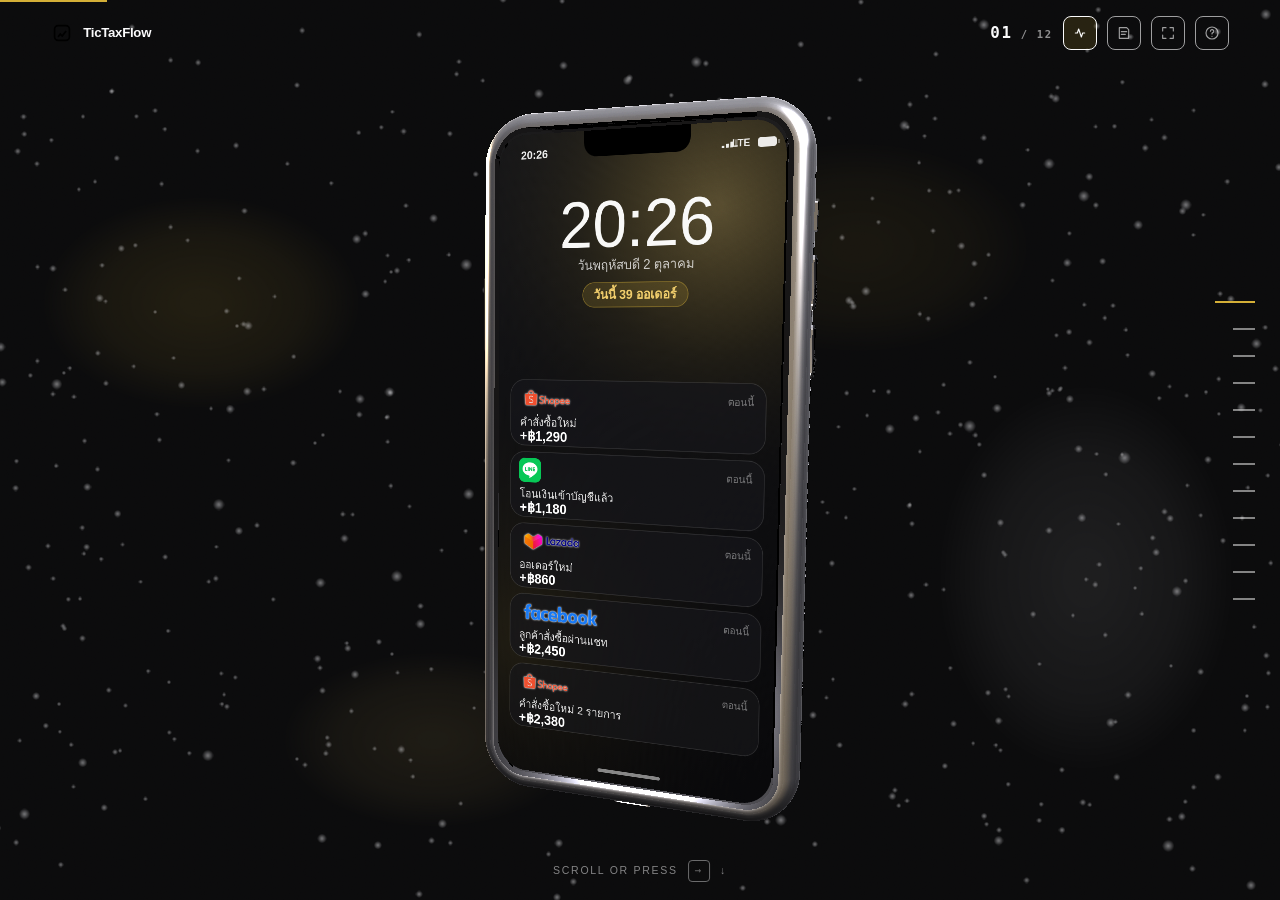
==== index.html @ 38c82514 "Upload file" ====
<!doctype html>
<html lang="en">

<head>
  <meta charset="utf-8">
  <meta name="viewport" content="width=device-width, initial-scale=1, viewport-fit=cover">
  <meta name="color-scheme" content="dark light">
  <title>TicTaxFlow — Tax visibility for online sellers</title>
  <meta name="description"
    content="A 12-chapter interactive pitch: TicTaxFlow turns fragmented multi-channel sales into simple, timely tax visibility for small online sellers in Thailand.">
  <meta name="robots" content="noindex">
  <link rel="icon"
    href="data:image/svg+xml,%3Csvg xmlns='http://www.w3.org/2000/svg' viewBox='0 0 32 32'%3E%3Crect width='32' height='32' rx='7' fill='%2312100E'/%3E%3Cpath d='M9 21.5l4.9-5.7 3.4 3.2 5.4-7.3 2.5 1.8-7.6 10.3-3.5-3.3-3.2 3.7z' fill='%23FF2D78'/%3E%3C/svg%3E">
  <style>
    /* ============================================================
   TicTaxFlow — Interactive Pitch
   Design system: "Thai Digital Commerce Renaissance"
   ============================================================ */

    :root {
      --ink: #0B0B0C;
      --ink-2: #17171A;
      --ink-3: #232327;
      --ivory: #FBFBFC;
      --ivory-2: #F0F0F3;
      --ivory-3: #E1E1E6;
      /* one accent only: gold. "magenta" and "lime" are kept as token names so every
     rule keeps working — they now hold the bright-gold highlight and plain white. */
      --magenta: #F2CE6B;
      --magenta-deep: #8A6B1E;
      --lime: #FFFFFF;
      --lime-deep: #2B2B30;
      --gold: #D4AF37;
      --gold-2: #8A6B1E;
      --muted-ink: #9B9BA3;
      --muted-paper: #5F5F68;
      /* chapter grounds sit slightly translucent so the WebGL depth layer reads through */
      --ink-a: rgba(11, 11, 12, .76);
      --ivory-a: rgba(251, 251, 252, .84);

      --ease: cubic-bezier(.22, .61, .36, 1);
      --ease-out: cubic-bezier(.16, 1, .3, 1);
      --scale: 1;

      --fs-mega: calc(clamp(3.1rem, 10.5vw, 12.5rem) * var(--scale));
      --fs-display: calc(clamp(2.1rem, 5.6vw, 5.9rem) * var(--scale));
      --fs-h2: calc(clamp(1.5rem, 3vw, 3rem) * var(--scale));
      --fs-lead: calc(clamp(1rem, 1.65vw, 1.75rem) * var(--scale));
      --fs-body: calc(clamp(.9rem, 1.05vw, 1.12rem) * var(--scale));
      --fs-kicker: calc(clamp(.66rem, .78vw, .84rem) * var(--scale));

      --sans: -apple-system, BlinkMacSystemFont, "Helvetica Neue", "Inter", "Segoe UI", Roboto, Arial, sans-serif;
      --serif: "Big Caslon", "Didot", "Hoefler Text", "Iowan Old Style", "Playfair Display", Georgia, "Times New Roman", serif;
      --thai: "Noto Sans Thai", "IBM Plex Sans Thai", "Sarabun", Thonburi, "Leelawadee UI", "Sukhumvit Set", var(--sans);
      --mono: "SF Mono", ui-monospace, "JetBrains Mono", Menlo, Consolas, monospace;

      --gut: clamp(20px, 4vw, 88px);
      --maxw: 1600px;
    }

    *,
    *::before,
    *::after {
      box-sizing: border-box
    }

    html,
    body {
      margin: 0;
      padding: 0;
      height: 100%
    }

    html {
      -webkit-text-size-adjust: 100%
    }

    body {
      background: var(--ink);
      color: var(--ivory);
      font-family: var(--sans);
      font-size: var(--fs-body);
      line-height: 1.5;
      overflow: hidden;
      overscroll-behavior: none;
      -webkit-font-smoothing: antialiased;
      text-rendering: optimizeLegibility;
    }

    :lang(th),
    .th {
      font-family: var(--thai);
      line-height: 1.38;
      letter-spacing: 0
    }

    button {
      font: inherit;
      color: inherit;
      background: none;
      border: 0;
      cursor: pointer
    }

    p {
      margin: 0
    }

    h1,
    h2,
    h3 {
      margin: 0
    }

    :focus-visible {
      outline: 2px solid var(--gold);
      outline-offset: 3px;
      border-radius: 2px
    }

    .sr-only {
      position: absolute;
      width: 1px;
      height: 1px;
      padding: 0;
      margin: -1px;
      overflow: hidden;
      clip: rect(0 0 0 0);
      white-space: nowrap;
      border: 0
    }

    .skip {
      position: fixed;
      left: 12px;
      top: -60px;
      z-index: 200;
      background: var(--gold);
      color: #0B0B0C;
      padding: 10px 16px;
      border-radius: 4px;
      font-weight: 700;
      transition: top .2s
    }

    .skip:focus {
      top: 12px
    }

    /* ---------- environmental layers ---------- */
    #stage {
      position: fixed;
      inset: 0;
      width: 100%;
      height: 100%;
      z-index: 0;
      display: block;
      pointer-events: none
    }

    .static-bg {
      position: fixed;
      inset: 0;
      z-index: 0;
      pointer-events: none;
      display: none;
      background: radial-gradient(120% 80% at 20% 10%, rgba(242, 206, 107, .10), transparent 60%),
        radial-gradient(90% 70% at 85% 85%, rgba(212, 175, 55, .10), transparent 60%)
    }

    body.no-webgl .static-bg {
      display: block
    }

    .grain {
      position: fixed;
      inset: 0;
      z-index: 60;
      pointer-events: none;
      opacity: .055;
      mix-blend-mode: overlay;
      background-image: url("data:image/svg+xml,%3Csvg xmlns='http://www.w3.org/2000/svg' width='220' height='220'%3E%3Cfilter id='n'%3E%3CfeTurbulence type='fractalNoise' baseFrequency='.82' numOctaves='4' stitchTiles='stitch'/%3E%3C/filter%3E%3Crect width='220' height='220' filter='url(%23n)'/%3E%3C/svg%3E")
    }

    /* ---------- deck / chapters ---------- */
    .deck {
      position: relative;
      z-index: 1;
      height: 100svh;
      overflow-y: scroll;
      overflow-x: hidden;
      scroll-snap-type: y mandatory;
      scroll-behavior: smooth;
      scrollbar-width: none;
      -ms-overflow-style: none
    }

    .deck::-webkit-scrollbar {
      display: none
    }

    .chapter {
      position: relative;
      min-height: 100svh;
      scroll-snap-align: start;
      scroll-snap-stop: always;
      display: flex;
      flex-direction: column;
      justify-content: center;
      padding: clamp(64px, 9svh, 110px) var(--gut) clamp(56px, 8svh, 96px);
      isolation: isolate;
      overflow: hidden
    }

    .chapter.ground-ink {
      background: var(--ink-a);
      color: var(--ivory)
    }

    .chapter.ground-ivory {
      background: var(--ivory-a);
      color: var(--ink)
    }

    body.no-webgl {
      --ink-a: #0B0B0C;
      --ivory-a: #FBFBFC
    }

    .chapter.ground-ivory .muted {
      color: var(--muted-paper)
    }

    .chapter.ground-ink .muted {
      color: var(--muted-ink)
    }

    .inner {
      width: 100%;
      max-width: var(--maxw);
      margin: 0 auto;
      position: relative;
      z-index: 2
    }

    /* torn boundary drawn at the bottom of each chapter, filled with the next ground */
    .tear {
      position: absolute;
      left: -2px;
      right: -2px;
      bottom: -1px;
      width: calc(100% + 4px);
      height: clamp(28px, 4.4svh, 62px);
      z-index: 3;
      pointer-events: none;
      display: block
    }

    .tear path {
      fill: var(--next-ground, var(--ivory-a))
    }

    /* halftone helper */
    .halftone {
      background-image: radial-gradient(currentColor 1px, transparent 1.05px);
      background-size: 6px 6px;
      opacity: .16
    }

    /* crop marks */
    .crop {
      position: absolute;
      width: 16px;
      height: 16px;
      border: 1px solid currentColor;
      opacity: .22;
      z-index: 2
    }

    .crop.tl {
      top: 26px;
      left: 26px;
      border-right: 0;
      border-bottom: 0
    }

    .crop.br {
      bottom: 26px;
      right: 26px;
      border-left: 0;
      border-top: 0
    }

    /* ---------- type ---------- */
    .kicker {
      font-size: var(--fs-kicker);
      letter-spacing: .22em;
      text-transform: uppercase;
      font-weight: 700;
      display: flex;
      align-items: center;
      gap: 12px;
      color: var(--gold)
    }

    .kicker::after {
      content: "";
      flex: 1;
      height: 1px;
      background: currentColor;
      opacity: .4;
      max-width: 180px
    }

    .headline {
      font-size: var(--fs-display);
      line-height: 1.02;
      font-weight: 850;
      letter-spacing: -.032em;
      margin: .22em 0 0;
      text-wrap: balance;
      max-width: 19ch
    }

    .headline.th {
      line-height: 1.16;
      letter-spacing: -.01em;
      font-weight: 800;
      max-width: 22ch
    }

    .headline.serif {
      font-family: var(--serif);
      font-weight: 500;
      letter-spacing: -.02em;
      line-height: 1.06
    }

    .lead {
      font-size: var(--fs-lead);
      line-height: 1.42;
      max-width: 44ch;
      margin: .85em 0 0;
      font-weight: 400
    }

    .lead.th {
      max-width: 40ch
    }

    .mega {
      font-size: var(--fs-mega);
      font-weight: 900;
      letter-spacing: -.045em;
      line-height: .9;
      font-variant-numeric: tabular-nums
    }

    .note {
      font-size: calc(var(--fs-kicker) * 1.02);
      letter-spacing: .02em;
      opacity: .72;
      line-height: 1.5;
      margin-top: .95em
    }

    .gold-rule {
      height: 1px;
      background: var(--gold);
      opacity: .45;
      border: 0;
      margin: 1.2em 0;
      max-width: 220px
    }

    .tag {
      display: inline-flex;
      align-items: center;
      gap: 7px;
      font-size: var(--fs-kicker);
      font-weight: 700;
      letter-spacing: .13em;
      text-transform: uppercase;
      padding: 5px 11px;
      border-radius: 999px;
      border: 1px solid currentColor
    }

    .tag--today {
      color: var(--lime-deep)
    }

    .chapter.ground-ink .tag--today {
      color: var(--lime)
    }

    .tag--road {
      color: var(--muted-paper);
      border-style: dashed
    }

    .chapter.ground-ink .tag--road {
      color: var(--muted-ink)
    }

    .tag--proposed {
      color: var(--gold-2)
    }

    .chapter.ground-ink .tag--proposed {
      color: var(--gold)
    }

    /* ---------- reveal system ---------- */
    .rv {
      opacity: 0;
      transform: translateY(26px);
      transition: opacity .72s var(--ease) var(--d, 0s), transform .72s var(--ease) var(--d, 0s)
    }

    .rv--scale {
      transform: translateY(14px) scale(.965)
    }

    .rv--left {
      transform: translateX(-26px)
    }

    .rv--none {
      transform: none
    }

    .chapter.is-active .rv {
      opacity: 1;
      transform: none
    }

    /* ---------- platform logos (supplied assets, used unmodified) ---------- */
    .brandlogo {
      display: block;
      height: var(--lh, 26px);
      width: calc(var(--lh, 26px) * var(--ar, 3));
      background-image: var(--src);
      background-size: contain;
      background-position: center;
      background-repeat: no-repeat
    }

    .brandtile {
      display: inline-flex;
      align-items: center;
      justify-content: center;
      padding: 4px 6px
    }

    /* On a dark ground a mark with dark parts (Lazada's navy wordmark) would disappear.
   A tight white hairline behind it restores separation without touching the mark's
   own colours; it is deliberately small so the marks do not read as glowing. */
    .chapter.ground-ink .brandlogo,
    .hero-phone .brandlogo {
      filter: drop-shadow(0 0 1.5px rgba(255, 255, 255, .9)) drop-shadow(0 0 3px rgba(255, 255, 255, .5))
    }

    /* ---------- small utilities ---------- */
    .copy {
      display: flex;
      flex-direction: column;
      justify-content: center;
      min-width: 0
    }

    .q-line {
      font-size: calc(var(--fs-h2) * .66);
      font-weight: 700;
      line-height: 1.32;
      margin: .7em 0 0;
      max-width: 24ch;
      color: var(--gold)
    }

    .hint kbd {
      font-size: 11px;
      border: 1px solid currentColor;
      border-radius: 4px;
      padding: 2px 6px;
      opacity: .8
    }

    .presenter .note {
      font-size: .72rem
    }

    /* ============================================================
   CHROME
   ============================================================ */
    .topbar {
      position: fixed;
      top: 0;
      left: 0;
      right: 0;
      z-index: 70;
      display: flex;
      align-items: center;
      justify-content: space-between;
      gap: 16px;
      padding: 16px var(--gut);
      pointer-events: none;
      mix-blend-mode: normal
    }

    .topbar>* {
      pointer-events: auto
    }

    .progress-line {
      position: fixed;
      top: 0;
      left: 0;
      height: 2px;
      background: var(--gold);
      z-index: 80;
      width: 0;
      transition: width .5s var(--ease)
    }

    .brand {
      display: flex;
      align-items: center;
      gap: 10px;
      font-weight: 800;
      letter-spacing: -.02em;
      font-size: calc(var(--fs-kicker) * 1.25)
    }

    .brand .mark {
      width: 22px;
      height: 22px;
      flex: 0 0 auto
    }

    .brand .mark path {
      fill: currentColor
    }

    .chrome-right {
      display: flex;
      align-items: center;
      gap: 10px
    }

    .counter {
      font-family: var(--mono);
      font-size: var(--fs-kicker);
      letter-spacing: .16em;
      font-weight: 600;
      font-variant-numeric: tabular-nums
    }

    .counter .cur {
      font-size: calc(var(--fs-kicker) * 1.5);
      font-weight: 700
    }

    .counter .tot {
      opacity: .55
    }

    .iconbtn {
      width: 34px;
      height: 34px;
      display: grid;
      place-items: center;
      border-radius: 8px;
      border: 1px solid currentColor;
      opacity: .62;
      transition: opacity .2s, background .2s
    }

    .iconbtn:hover,
    .iconbtn[aria-pressed="true"],
    .iconbtn[aria-expanded="true"] {
      opacity: 1;
      background: rgba(212, 175, 55, .14)
    }

    .iconbtn svg {
      width: 16px;
      height: 16px;
      fill: none;
      stroke: currentColor;
      stroke-width: 1.7;
      stroke-linecap: round;
      stroke-linejoin: round
    }

    body[data-ground="ivory"] .topbar,
    body[data-ground="ivory"] .rail,
    body[data-ground="ivory"] .hint {
      color: var(--ink)
    }

    /* chapter rail */
    .rail {
      position: fixed;
      right: calc(var(--gut) * .45);
      top: 50%;
      transform: translateY(-50%);
      z-index: 70;
      display: flex;
      flex-direction: column;
      gap: 2px;
      align-items: flex-end
    }

    .rail button {
      display: flex;
      align-items: center;
      gap: 10px;
      padding: 5px 2px;
      opacity: .5;
      transition: opacity .25s
    }

    .rail button:hover,
    .rail button[aria-current="true"] {
      opacity: 1
    }

    .rail .tick {
      width: 22px;
      height: 2px;
      background: currentColor;
      transition: width .3s var(--ease), background .3s
    }

    .rail button[aria-current="true"] .tick {
      width: 40px;
      background: var(--gold)
    }

    .rail .name {
      font-size: 10px;
      letter-spacing: .14em;
      text-transform: uppercase;
      font-weight: 700;
      opacity: 0;
      transform: translateX(6px);
      transition: opacity .25s, transform .25s;
      white-space: nowrap;
      order: -1
    }

    .rail button:hover .name,
    .rail button:focus-visible .name {
      opacity: .85;
      transform: none
    }

    /* hint */
    .hint {
      position: fixed;
      left: 50%;
      bottom: 18px;
      transform: translateX(-50%);
      z-index: 70;
      font-size: var(--fs-kicker);
      letter-spacing: .16em;
      text-transform: uppercase;
      opacity: .5;
      display: flex;
      align-items: center;
      gap: 10px;
      transition: opacity .4s
    }

    body.moved .hint {
      opacity: 0;
      pointer-events: none
    }

    .hint .arrow {
      animation: bob 2.4s var(--ease) infinite
    }

    @keyframes bob {

      0%,
      100% {
        transform: translateY(0)
      }

      50% {
        transform: translateY(5px)
      }
    }

    /* presenter panel */
    .presenter {
      visibility: hidden;
      position: fixed;
      right: 0;
      top: 0;
      bottom: 0;
      width: min(430px, 92vw);
      z-index: 110;
      background: #08080A;
      color: var(--ivory);
      border-left: 1px solid rgba(212, 175, 55, .3);
      padding: 24px 26px;
      overflow-y: auto;
      transform: translateX(102%);
      transition: transform .4s var(--ease);
      box-shadow: -30px 0 70px rgba(0, 0, 0, .5)
    }

    .presenter[data-open="true"] {
      transform: none;
      visibility: visible
    }

    .presenter h2 {
      font-size: 1.05rem;
      margin: 0 0 4px;
      letter-spacing: -.01em
    }

    .presenter .p-num {
      font-family: var(--mono);
      color: var(--gold);
      font-size: .72rem;
      letter-spacing: .2em
    }

    .presenter .p-script {
      font-family: var(--thai);
      font-size: 1rem;
      line-height: 1.62;
      margin: 14px 0 0;
      color: #E8E8EE
    }

    .presenter .p-cue {
      font-size: .86rem;
      line-height: 1.5;
      color: var(--muted-ink);
      margin: 10px 0 0;
      border-left: 2px solid var(--gold);
      padding-left: 12px
    }

    .p-clock {
      display: flex;
      gap: 18px;
      align-items: baseline;
      margin: 18px 0 4px;
      border-top: 1px solid rgba(255, 255, 255, .12);
      padding-top: 16px
    }

    .p-clock .big {
      font-family: var(--mono);
      font-size: 2rem;
      font-weight: 700;
      font-variant-numeric: tabular-nums
    }

    .p-clock .lbl {
      font-size: .66rem;
      letter-spacing: .18em;
      text-transform: uppercase;
      opacity: .55;
      display: block
    }

    .p-pace {
      font-size: .78rem;
      font-weight: 700;
      letter-spacing: .1em;
      text-transform: uppercase;
      padding: 4px 10px;
      border-radius: 999px;
      border: 1px solid currentColor
    }

    .p-pace[data-state="ahead"] {
      color: var(--lime)
    }

    .p-pace[data-state="on"] {
      color: var(--gold)
    }

    .p-pace[data-state="behind"] {
      color: var(--magenta)
    }

    .p-next {
      margin-top: 18px;
      padding-top: 14px;
      border-top: 1px solid rgba(255, 255, 255, .12);
      font-size: .8rem;
      color: var(--muted-ink)
    }

    .p-next b {
      color: var(--ivory);
      font-weight: 700
    }

    .p-actions {
      display: flex;
      gap: 8px;
      margin-top: 16px;
      flex-wrap: wrap
    }

    .p-actions button {
      font-size: .72rem;
      letter-spacing: .12em;
      text-transform: uppercase;
      font-weight: 700;
      border: 1px solid rgba(212, 175, 55, .5);
      border-radius: 6px;
      padding: 7px 12px
    }

    .p-close {
      position: absolute;
      top: 16px;
      right: 18px;
      font-size: 1.1rem;
      opacity: .6
    }

    /* help overlay */
    .overlay {
      position: fixed;
      inset: 0;
      z-index: 120;
      background: rgba(5, 5, 6, .9);
      display: grid;
      place-items: center;
      padding: 24px;
      opacity: 0;
      pointer-events: none;
      transition: opacity .3s
    }

    .overlay[data-open="true"] {
      opacity: 1;
      pointer-events: auto
    }

    .overlay .box {
      background: var(--ink-2);
      border: 1px solid rgba(212, 175, 55, .3);
      border-radius: 12px;
      padding: 28px 30px;
      max-width: 520px;
      width: 100%
    }

    .overlay h2 {
      margin: 0 0 16px;
      font-size: 1.1rem
    }

    .keys {
      display: grid;
      grid-template-columns: auto 1fr;
      gap: 9px 16px;
      font-size: .86rem;
      align-items: center
    }

    .keys kbd {
      font-family: var(--mono);
      font-size: .74rem;
      background: #08080A;
      border: 1px solid rgba(255, 255, 255, .18);
      border-bottom-width: 2px;
      border-radius: 5px;
      padding: 3px 7px;
      white-space: nowrap
    }

    .keys span {
      color: var(--muted-ink)
    }

    body.pres .rail,
    body.pres .hint {
      display: none
    }

    body.pres {
      --scale: 1.09
    }

    body.pres .topbar {
      opacity: .32;
      transition: opacity .3s
    }

    body.pres .topbar:hover {
      opacity: 1
    }

    /* ============================================================
   CH 01 — PHONE HERO (3D model on the canvas; HTML phone as fallback)
   ============================================================ */
    .chapter.ch-hero {
      background: transparent;
      justify-content: center;
      align-items: center
    }

    body.no-webgl .chapter.ch-hero {
      background: var(--ink)
    }

    .hero-inner {
      display: flex;
      align-items: center;
      justify-content: center;
      min-height: 70svh
    }

    .hero-phone {
      display: none
    }

    body.no-webgl .hero-phone {
      display: block
    }

    .hero-phone {
      position: relative;
      height: clamp(430px, 76svh, 760px);
      width: auto;
      aspect-ratio: 390/812;
      border-radius: 40px;
      padding: 10px;
      background: linear-gradient(168deg, #2A2A2E, #08080A);
      box-shadow: 0 48px 100px rgba(0, 0, 0, .66), 0 0 0 1px rgba(212, 175, 55, .3),
        inset 0 1px 0 rgba(255, 255, 255, .12)
    }

    .hero-screen {
      position: relative;
      width: 100%;
      height: 100%;
      border-radius: 31px;
      overflow: hidden;
      padding: 34px 14px 30px;
      display: flex;
      flex-direction: column;
      align-items: center;
      background:
        radial-gradient(90% 60% at 78% 10%, rgba(242, 206, 107, .34), transparent 62%),
        radial-gradient(80% 50% at 8% 82%, rgba(212, 175, 55, .12), transparent 60%),
        linear-gradient(160deg, #161618, #0F0F11 42%, #08080A)
    }

    .hero-notch {
      position: absolute;
      top: -14px;
      left: 50%;
      transform: translateX(-50%);
      width: 52%;
      height: 30px;
      background: #000;
      border-radius: 0 0 15px 15px
    }

    .hero-clock {
      font-size: clamp(40px, 6svh, 64px);
      font-weight: 200;
      color: #fff;
      letter-spacing: -.02em;
      line-height: 1;
      margin-top: 26px
    }

    .hero-date {
      font-size: clamp(11px, 1.3svh, 13px);
      color: rgba(255, 255, 255, .72);
      margin-top: 8px
    }

    .hero-pill {
      margin-top: 11px;
      font-size: clamp(11px, 1.3svh, 13px);
      font-weight: 800;
      color: #F2CE6B;
      border: 1px solid rgba(212, 175, 55, .45);
      background: rgba(212, 175, 55, .16);
      border-radius: 999px;
      padding: 4px 12px
    }

    .hero-list {
      margin-top: 14px;
      width: 100%;
      display: flex;
      flex-direction: column;
      gap: 8px;
      flex: 1;
      overflow: hidden
    }

    .lockcard {
      display: grid;
      grid-template-columns: auto 1fr;
      gap: 4px 10px;
      align-items: center;
      background: rgba(22, 22, 25, .74);
      border: 1px solid rgba(255, 255, 255, .13);
      border-radius: 15px;
      padding: 9px 11px
    }

    .lockcard .lc-brand {
      border-radius: 8px;
      padding: 3px 2px;
      justify-self: start;
      display: inline-flex;
      align-items: center
    }

    .lockcard .lc-brand .brandlogo {
      --lh: clamp(12px, 1.5svh, 16px)
    }

    /* a square app icon fills its tile instead of sitting on white */
    .lockcard .lc-brand.is-icon {
      padding: 0;
      border-radius: 7px;
      overflow: hidden
    }

    .lockcard .lc-brand.is-icon .brandlogo {
      --lh: clamp(22px, 2.6svh, 28px)
    }

    .node .chip--brand.is-icon {
      padding: 0;
      border-radius: 15px;
      overflow: hidden;
      background: none;
      border: 0
    }

    .node .chip--brand.is-icon .brandlogo {
      --lh: clamp(34px, 3.1vw, 48px)
    }

    .fnode--brand .brandtile.is-icon {
      padding: 0;
      overflow: hidden;
      border-radius: 9px
    }

    .fnode--brand .brandtile.is-icon .brandlogo {
      --lh: clamp(24px, 2.2vw, 32px)
    }

    .lockcard i {
      font-size: 9px;
      font-style: normal;
      color: rgba(255, 255, 255, .42);
      text-align: right
    }

    .lockcard .lc-msg {
      grid-column: 1/3;
      font-size: clamp(10px, 1.2svh, 12px);
      color: rgba(255, 255, 255, .86)
    }

    .lockcard .lc-amt {
      grid-column: 1/3;
      font-size: clamp(12px, 1.5svh, 14.5px);
      font-weight: 800;
      color: #FFFFFF
    }

    .hero-home {
      position: absolute;
      left: 50%;
      bottom: 8px;
      transform: translateX(-50%);
      width: 36%;
      height: 4px;
      border-radius: 2px;
      background: rgba(255, 255, 255, .5)
    }

    /* ============================================================
   CH 12 — SELLER COLLAGE
   ============================================================ */
    .stage-split {
      display: grid;
      grid-template-columns: minmax(0, 1.02fr) minmax(0, .98fr);
      gap: clamp(20px, 4vw, 64px);
      align-items: center
    }

    /* ============================================================
   CH 02 — CONVERGENCE
   ============================================================ */
    .converge {
      position: relative;
      width: min(100%, 760px);
      aspect-ratio: 1/.82;
      margin: 0 auto
    }

    .converge svg {
      position: absolute;
      inset: 0;
      width: 100%;
      height: 100%
    }

    .converge .flow {
      stroke: var(--gold);
      stroke-width: 1.4;
      fill: none;
      opacity: .5;
      stroke-dasharray: 5 9;
      animation: flow 2.6s linear infinite
    }

    @keyframes flow {
      to {
        stroke-dashoffset: -28
      }
    }

    .node {
      position: absolute;
      transform: translate(-50%, -50%);
      text-align: center;
      z-index: 3
    }

    .node .chip {
      border: 1px solid currentColor;
      border-radius: 999px;
      padding: 8px 16px;
      font-weight: 800;
      letter-spacing: .04em;
      font-size: calc(var(--fs-body) * .98);
      background: var(--ink);
      white-space: nowrap
    }

    .node .chip--brand {
      background: transparent;
      border-color: transparent;
      border-radius: 14px;
      padding: 6px 8px;
      box-shadow: none
    }

    .node .chip--brand .brandlogo {
      --lh: clamp(17px, 1.5vw, 24px)
    }

    .node .sub {
      font-size: calc(var(--fs-kicker) * .96);
      opacity: .55;
      margin-top: 6px;
      letter-spacing: .1em;
      text-transform: uppercase
    }

    .node.center {
      z-index: 5
    }

    .node.center .sticker {
      display: block;
      width: clamp(150px, 17vw, 232px);
      aspect-ratio: var(--seller-ar, 424/580);
      position: static;
      background-image: var(--seller);
      background-size: contain;
      background-position: center bottom;
      background-repeat: no-repeat;
      filter: drop-shadow(0 0 1px rgba(255, 255, 255, .55)) drop-shadow(0 0 18px rgba(212, 175, 55, .34)) drop-shadow(0 0 46px rgba(212, 175, 55, .16)) drop-shadow(0 20px 36px rgba(0, 0, 0, .65))
    }

    .node.center .label {
      position: absolute;
      left: 50%;
      transform: translateX(-50%);
      top: calc(100% + 14px);
      white-space: nowrap;
      font-weight: 800;
      letter-spacing: .16em;
      text-transform: uppercase;
      font-size: var(--fs-kicker);
      color: var(--gold)
    }

    .node.center>.rv {
      position: relative
    }

    .ratio {
      display: flex;
      align-items: baseline;
      gap: clamp(10px, 2vw, 26px);
      flex-wrap: wrap
    }

    .ratio .num {
      font-size: calc(var(--fs-mega) * .62);
      font-weight: 900;
      letter-spacing: -.04em;
      line-height: .92
    }

    .ratio .num.alt {
      color: var(--gold)
    }

    .ratio .sep {
      opacity: .35;
      font-size: calc(var(--fs-mega) * .34);
      font-weight: 300
    }

    .ratio .cap {
      font-size: var(--fs-kicker);
      letter-spacing: .2em;
      text-transform: uppercase;
      font-weight: 700;
      display: block;
      opacity: .62;
      margin-top: 4px
    }

    /* ============================================================
   CH 03 — THE INVISIBLE NUMBER
   ============================================================ */
    .threshold {
      display: grid;
      grid-template-columns: minmax(0, 1.15fr) minmax(0, .85fr);
      gap: clamp(22px, 4vw, 64px);
      align-items: center
    }

    .bignum {
      position: relative
    }

    .bignum .mega {
      color: var(--ivory)
    }

    .bignum .baht {
      color: var(--magenta);
      padding-right: .06em;
      letter-spacing: 0
    }

    .bignum .cap {
      margin-top: .4em;
      font-size: var(--fs-kicker);
      letter-spacing: .24em;
      text-transform: uppercase;
      font-weight: 700;
      color: var(--gold)
    }

    .flashframe {
      position: absolute;
      inset: -6% -4%;
      border: 2px solid var(--magenta);
      border-radius: 8px;
      opacity: 0;
      pointer-events: none
    }

    .flashframe.fire {
      animation: flash .5s var(--ease) 1
    }

    @keyframes flash {
      0% {
        opacity: 0
      }

      18% {
        opacity: .95
      }

      100% {
        opacity: 0
      }
    }

    .ladder {
      display: flex;
      flex-direction: column;
      gap: clamp(6px, 1.1svh, 14px)
    }

    .rung {
      display: grid;
      grid-template-columns: auto 1fr auto;
      align-items: center;
      gap: 14px;
      padding: clamp(7px, 1.1svh, 13px) 0;
      border-bottom: 1px solid rgba(251, 251, 252, .1)
    }

    .rung .val {
      font-family: var(--mono);
      font-size: calc(var(--fs-body) * 1.32);
      font-weight: 700;
      font-variant-numeric: tabular-nums;
      min-width: 5.2em
    }

    .rung .bar {
      height: 7px;
      background: rgba(251, 251, 252, .09);
      border-radius: 99px;
      overflow: hidden
    }

    .rung .bar i {
      display: block;
      height: 100%;
      width: 0;
      border-radius: 99px;
      background: var(--lime);
      transition: width 1s var(--ease) var(--d, 0s)
    }

    .chapter.is-active .rung .bar i {
      width: var(--w, 0%)
    }

    .rung .pct {
      font-family: var(--mono);
      font-size: calc(var(--fs-body) * .88);
      opacity: .5;
      min-width: 3.4em;
      text-align: right
    }

    .rung.alert {
      border-bottom-color: var(--magenta)
    }

    .rung.alert .val {
      color: var(--magenta)
    }

    .rung.alert .bar i {
      background: var(--magenta)
    }

    .rung.alert .pct {
      color: var(--magenta);
      opacity: 1
    }

    .fact-strip {
      display: flex;
      gap: clamp(14px, 2.4vw, 34px);
      flex-wrap: wrap;
      margin-top: clamp(14px, 2.6svh, 30px)
    }

    .fact {
      max-width: 26ch
    }

    .fact b {
      display: block;
      font-size: calc(var(--fs-body) * 1.06);
      font-weight: 800;
      margin-bottom: 3px
    }

    .fact span {
      font-size: calc(var(--fs-body) * .92);
      line-height: 1.45
    }

    /* ============================================================
   CH 04 — COMPLEXITY
   ============================================================ */
    .complex {
      display: grid;
      grid-template-columns: minmax(0, 1fr) minmax(0, 1.05fr);
      gap: clamp(20px, 3.4vw, 56px);
      align-items: center
    }

    .qstack {
      display: flex;
      flex-direction: column;
      gap: clamp(9px, 1.5svh, 18px);
      margin-top: clamp(14px, 2.4svh, 30px)
    }

    .q {
      display: flex;
      align-items: center;
      gap: 14px;
      font-size: calc(var(--fs-lead) * .92);
      font-weight: 600;
      padding-bottom: clamp(8px, 1.2svh, 14px);
      border-bottom: 1px solid rgba(251, 251, 252, .12)
    }

    .q i {
      font-family: var(--mono);
      font-style: normal;
      font-size: calc(var(--fs-kicker) * 1.05);
      color: var(--gold);
      opacity: .8;
      flex: 0 0 auto
    }

    .q em {
      font-style: normal;
      font-size: calc(var(--fs-body) * .86);
      opacity: .5;
      font-weight: 400;
      margin-left: auto;
      text-align: right
    }

    .tree {
      position: relative;
      width: 100%;
      aspect-ratio: 1/.86;
      max-height: 60svh
    }

    .tree svg {
      width: 100%;
      height: 100%
    }

    .tree .branch {
      fill: none;
      stroke: var(--gold);
      stroke-width: 1.6;
      opacity: .55;
      stroke-dasharray: var(--len, 400);
      stroke-dashoffset: var(--len, 400);
      transition: stroke-dashoffset 1.1s var(--ease) var(--d, 0s)
    }

    .chapter.is-active .tree .branch {
      stroke-dashoffset: 0
    }

    .tree text {
      fill: currentColor;
      font-family: var(--sans);
      font-weight: 700
    }

    .clutter {
      position: absolute;
      inset: 0;
      pointer-events: none;
      z-index: 1;
      overflow: hidden
    }

    .paper {
      position: absolute;
      background: rgba(251, 251, 252, .07);
      border: 1px solid rgba(251, 251, 252, .14);
      border-radius: 2px;
      opacity: 0;
      transition: opacity .9s var(--ease) var(--d, 0s)
    }

    .chapter.is-active .paper {
      opacity: 1
    }

    .paper::before,
    .paper::after {
      content: "";
      position: absolute;
      left: 12%;
      right: 34%;
      height: 1px;
      background: rgba(251, 251, 252, .22)
    }

    .paper::before {
      top: 26%
    }

    .paper::after {
      top: 52%;
      right: 52%
    }

    /* ============================================================
   CH 05 — REVEAL
   ============================================================ */
    .reveal-wrap {
      text-align: center;
      display: flex;
      flex-direction: column;
      align-items: center;
      justify-content: center;
      gap: clamp(12px, 2.6svh, 34px);
      min-height: 62svh
    }

    .wordmark {
      display: flex;
      align-items: center;
      gap: clamp(10px, 1.6vw, 22px);
      flex-wrap: nowrap
    }

    .wordmark .glyph {
      width: clamp(38px, 4.6vw, 82px);
      height: auto;
      flex: 0 0 auto
    }

    .wordmark .glyph path {
      fill: var(--ink)
    }

    .revealtext {
      font-size: calc(var(--fs-display) * 1.06);
      font-weight: 850;
      letter-spacing: -.04em;
      line-height: 1;
      margin: 0;
      white-space: nowrap
    }

    .revealtext .l {
      display: inline-block;
      opacity: 0;
      transform: translateY(.36em);
      transition: opacity .5s var(--ease) var(--d, 0s), transform .62s var(--ease-out) var(--d, 0s)
    }

    .chapter.is-active .revealtext .l {
      opacity: 1;
      transform: none
    }

    .reveal-sub {
      font-family: var(--serif);
      font-size: var(--fs-lead);
      letter-spacing: .01em;
      line-height: 1.3;
      color: var(--muted-paper);
      max-width: 40ch
    }

    .reveal-line {
      width: clamp(80px, 12vw, 190px);
      height: 1px;
      background: var(--gold)
    }

    /* ============================================================
   CH 06 — THREE ASSISTANTS
   ============================================================ */
    .pipeline {
      display: grid;
      grid-template-columns: repeat(3, minmax(0, 1fr));
      gap: clamp(12px, 2.2vw, 32px);
      align-items: stretch;
      margin-top: clamp(18px, 3.4svh, 44px);
      position: relative
    }

    .stage-card {
      position: relative;
      border: 1px solid rgba(11, 11, 12, .16);
      border-radius: 16px;
      padding: clamp(16px, 2.2vw, 28px);
      background: rgba(255, 255, 255, .42);
      display: flex;
      flex-direction: column;
      gap: 12px;
      min-height: 0
    }

    .stage-card .idx {
      font-family: var(--mono);
      font-size: var(--fs-kicker);
      color: var(--gold-2);
      letter-spacing: .2em
    }

    .stage-card h3 {
      margin: 0;
      font-size: calc(var(--fs-h2) * .74);
      font-weight: 900;
      letter-spacing: .02em
    }

    .stage-card p {
      margin: 0;
      font-size: calc(var(--fs-body) * .95);
      line-height: 1.5;
      color: var(--muted-paper)
    }

    .stage-card .viz {
      height: clamp(84px, 15svh, 150px);
      border-radius: 10px;
      background: var(--ivory-2);
      position: relative;
      overflow: hidden;
      border: 1px solid rgba(11, 11, 12, .08)
    }

    .pipe-arrow {
      position: absolute;
      top: 50%;
      width: 26px;
      height: 2px;
      background: var(--gold);
      opacity: .5;
      transform: scaleX(0);
      transform-origin: left;
      transition: transform .5s var(--ease) var(--d, 0s)
    }

    .chapter.is-active .pipe-arrow {
      transform: scaleX(1)
    }

    .pipe-arrow::after {
      content: "";
      position: absolute;
      right: -1px;
      top: -3px;
      border: 4px solid transparent;
      border-left-color: var(--gold)
    }

    .flowlabel {
      display: flex;
      align-items: center;
      gap: clamp(8px, 1.4vw, 18px);
      flex-wrap: wrap;
      font-weight: 900;
      letter-spacing: .12em;
      font-size: calc(var(--fs-h2) * .56);
      text-transform: uppercase
    }

    .flowlabel span.sepr {
      color: var(--gold)
    }

    /* viz internals */
    .doc {
      position: absolute;
      left: 14%;
      top: 12%;
      width: 44%;
      height: 76%;
      background: #fff;
      border-radius: 3px;
      box-shadow: 0 6px 18px rgba(11, 11, 12, .14)
    }

    .doc i {
      position: absolute;
      left: 12%;
      height: 2px;
      background: rgba(11, 11, 12, .2);
      border-radius: 2px
    }

    .scanbar {
      position: absolute;
      left: 10%;
      width: 52%;
      height: 2px;
      background: var(--magenta);
      box-shadow: 0 0 14px 2px rgba(242, 206, 107, .55);
      top: 14%
    }

    .chapter.is-active .scanbar {
      animation: scan 2.6s var(--ease) infinite
    }

    @keyframes scan {
      0% {
        top: 14%;
        opacity: 0
      }

      12% {
        opacity: 1
      }

      88% {
        opacity: 1
      }

      100% {
        top: 84%;
        opacity: 0
      }
    }

    .field {
      position: absolute;
      right: 8%;
      padding: 3px 8px;
      border-radius: 4px;
      background: var(--ink);
      color: var(--ivory);
      font-size: 9.5px;
      font-weight: 700;
      letter-spacing: .08em;
      opacity: 0
    }

    .chapter.is-active .field {
      animation: pop .5s var(--ease) forwards;
      animation-delay: var(--d, 0s)
    }

    @keyframes pop {
      from {
        opacity: 0;
        transform: translateX(6px)
      }

      to {
        opacity: 1;
        transform: none
      }
    }

    .rulerow {
      position: absolute;
      left: 10%;
      right: 10%;
      display: flex;
      align-items: center;
      gap: 8px;
      font-size: 10.5px;
      font-weight: 700;
      color: var(--muted-paper)
    }

    .rulerow .dotmark {
      width: 13px;
      height: 13px;
      border-radius: 50%;
      border: 1.5px solid var(--lime-deep);
      display: grid;
      place-items: center;
      flex: 0 0 auto
    }

    .rulerow .dotmark::after {
      content: "";
      width: 5px;
      height: 5px;
      border-radius: 50%;
      background: var(--lime-deep);
      transform: scale(0);
      transition: transform .35s var(--ease) var(--d, 0s)
    }

    .chapter.is-active .rulerow .dotmark::after {
      transform: scale(1)
    }

    .minibars {
      position: absolute;
      left: 12%;
      right: 12%;
      bottom: 16%;
      height: 56%;
      display: flex;
      align-items: flex-end;
      gap: 7%
    }

    .minibars i {
      flex: 1;
      background: var(--ink);
      border-radius: 3px 3px 0 0;
      height: 0;
      transition: height .8s var(--ease) var(--d, 0s)
    }

    .chapter.is-active .minibars i {
      height: var(--h, 40%)
    }

    .minibars i.hi {
      background: var(--magenta-deep)
    }

    /* ============================================================
   CH 08 — INSIDE THE PRODUCT
   Same laptop as chapter 07, three screens cross-fading, with the step list
   beside it. Clicking a step shows that screen; app.js advances them on a timer
   while the chapter is on screen and stops the timer under reduced motion.
   ============================================================ */
    .moment--flip {
      grid-template-columns: minmax(0, 1.06fr) minmax(0, .94fr)
    }

    .moment--flip .mb-wrap {
      flex-direction: column;
      padding-bottom: 0
    }

    .mb-screen .shot {
      opacity: 0;
      background-image: var(--ui);
      transition: opacity .6s var(--ease)
    }

    .mb-screen .shot.is-on {
      opacity: 1
    }

    body.reduced .mb-screen .shot {
      transition: none
    }

    .steps {
      list-style: none;
      margin: clamp(14px, 2.6svh, 30px) 0 0;
      padding: 0;
      display: flex;
      flex-direction: column;
      gap: clamp(4px, .7svh, 9px)
    }

    .step button {
      display: grid;
      grid-template-columns: auto 1fr;
      gap: clamp(10px, 1.1vw, 16px);
      width: 100%;
      text-align: left;
      padding: clamp(9px, 1.2svh, 14px) clamp(10px, 1vw, 15px);
      border-radius: 13px;
      border: 1px solid transparent;
      transition: background .35s var(--ease),
        border-color .35s var(--ease), opacity .35s var(--ease);
      opacity: .5
    }

    .step button:hover {
      opacity: .8;
      background: rgba(11, 11, 12, .035)
    }

    .step.is-on button {
      opacity: 1;
      background: rgba(212, 175, 55, .09);
      border-color: rgba(212, 175, 55, .45)
    }

    .st-n {
      font-family: var(--mono);
      font-size: calc(var(--fs-kicker) * 1.02);
      font-weight: 700;
      letter-spacing: .06em;
      color: var(--muted-paper);
      padding-top: 2px
    }

    .step.is-on .st-n {
      color: var(--gold-2)
    }

    .st-t b {
      display: block;
      font-size: calc(var(--fs-body) * 1.06);
      font-weight: 800;
      letter-spacing: -.012em
    }

    .st-t em {
      display: block;
      font-style: normal;
      margin-top: 4px;
      color: var(--muted-paper);
      font-size: calc(var(--fs-body) * .9);
      line-height: 1.46;
      max-width: 48ch
    }

    .dots {
      display: flex;
      gap: 8px;
      justify-content: center;
      margin-top: clamp(10px, 1.6svh, 18px)
    }

    .dots i {
      width: 7px;
      height: 7px;
      border-radius: 50%;
      background: rgba(11, 11, 12, .2);
      transition: background .35s var(--ease), width .35s var(--ease)
    }

    .dots i.is-on {
      width: 20px;
      border-radius: 99px;
      background: var(--gold)
    }

    /* ============================================================
   CH 07 — MAGIC MOMENT
   ============================================================ */
    .moment {
      display: grid;
      grid-template-columns: minmax(0, .82fr) minmax(0, 1.18fr);
      gap: clamp(20px, 3.6vw, 64px);
      align-items: center
    }

    .mb-wrap {
      position: relative;
      display: flex;
      justify-content: center;
      align-items: center;
      padding-bottom: clamp(20px, 4svh, 54px)
    }

    /* MacBook: aluminium lid, glass screen carrying the product screenshot, tapered base */
    .macbook {
      position: relative;
      width: min(100%, 740px);
      filter: drop-shadow(0 40px 60px rgba(0, 0, 0, .55))
    }

    .ground-ivory .macbook {
      filter: drop-shadow(0 26px 44px rgba(11, 11, 12, .28))
    }

    .mb-lid {
      position: relative;
      border-radius: 14px 14px 5px 5px;
      padding: 11px 11px 0;
      background: linear-gradient(163deg, #C9CBCC 0%, #8F9294 26%, #6E7173 60%, #96999B 100%);
      box-shadow: inset 0 0 0 1px rgba(255, 255, 255, .28), 0 2px 6px rgba(0, 0, 0, .5)
    }

    .mb-cam {
      position: absolute;
      top: 5px;
      left: 50%;
      transform: translateX(-50%);
      width: 5px;
      height: 5px;
      border-radius: 50%;
      background: #2B2F31;
      box-shadow: 0 0 0 1px rgba(255, 255, 255, .14)
    }

    .mb-screen {
      position: relative;
      border-radius: 4px;
      overflow: hidden;
      aspect-ratio: 16/10;
      background: #0A0A0B;
      box-shadow: inset 0 0 0 1px rgba(0, 0, 0, .6)
    }

    .mb-ui {
      position: absolute;
      inset: 0;
      background-image: var(--ui-landing);
      background-size: cover;
      background-position: top center;
      background-repeat: no-repeat
    }

    .mb-screen::after {
      content: "";
      position: absolute;
      inset: 0;
      pointer-events: none;
      background: linear-gradient(112deg, rgba(255, 255, 255, .16) 0 22%, rgba(255, 255, 255, 0) 46%)
    }

    .mb-chin {
      text-align: center;
      font-size: clamp(7px, .72vw, 10px);
      letter-spacing: .06em;
      color: rgba(30, 30, 34, .62);
      padding: 5px 0 6px;
      font-weight: 600
    }

    .mb-base {
      position: relative;
      height: clamp(9px, 1.1vw, 14px);
      margin: 0 -3.4%;
      background: linear-gradient(180deg, #B9BCBE, #7E8183 55%, #54585A);
      border-radius: 0 0 11px 11px;
      box-shadow: 0 10px 22px rgba(0, 0, 0, .5), inset 0 1px 0 rgba(255, 255, 255, .35)
    }

    .mb-groove {
      position: absolute;
      left: 50%;
      top: 0;
      transform: translateX(-50%);
      width: 14%;
      height: 38%;
      background: rgba(40, 40, 46, .55);
      border-radius: 0 0 7px 7px
    }

    /* the one number that matters, floated over the corner of the screen */
    .float-card {
      position: absolute;
      right: 0;
      bottom: 2%;
      z-index: 4;
      width: min(74%, 272px);
      background: rgba(18, 16, 15, .9);
      border: 1px solid rgba(212, 175, 55, .4);
      border-radius: 16px;
      padding: clamp(13px, 1.5vw, 18px);
      backdrop-filter: blur(6px);
      box-shadow: 0 26px 56px rgba(0, 0, 0, .6)
    }

    .fc-label {
      font-size: calc(var(--fs-kicker) * .96);
      letter-spacing: .16em;
      text-transform: uppercase;
      font-weight: 800;
      color: var(--muted-ink)
    }

    .fc-value {
      font-size: calc(var(--fs-h2) * .68);
      font-weight: 900;
      letter-spacing: -.035em;
      line-height: 1.05;
      margin-top: 4px;
      font-variant-numeric: tabular-nums;
      color: var(--ivory)
    }

    .fc-bar {
      height: 8px;
      border-radius: 99px;
      background: rgba(251, 251, 252, .14);
      overflow: hidden;
      margin: 11px 0 9px
    }

    .fc-bar i {
      display: block;
      height: 100%;
      width: 0;
      border-radius: 99px;
      background: linear-gradient(90deg, var(--lime), var(--magenta));
      transition: width 1.5s var(--ease) var(--d, 0s)
    }

    .chapter.is-active .fc-bar i {
      width: var(--w, 91%)
    }

    .fc-row {
      display: flex;
      justify-content: space-between;
      align-items: baseline;
      gap: 10px;
      font-size: calc(var(--fs-body) * .82);
      color: var(--muted-ink);
      margin-top: 3px
    }

    .fc-row b {
      color: var(--ivory);
      font-weight: 800;
      font-variant-numeric: tabular-nums
    }

    .fc-warn {
      margin-top: 10px;
      display: flex;
      align-items: center;
      gap: 7px;
      font-size: calc(var(--fs-body) * .88);
      font-weight: 800;
      color: var(--magenta)
    }

    .fc-soon {
      margin-top: 7px;
      font-size: calc(var(--fs-kicker) * .95);
      color: var(--muted-ink);
      display: flex;
      align-items: center;
      gap: 7px
    }

    .scr-tag {
      display: inline-block;
      font-size: calc(var(--fs-kicker) * .84);
      letter-spacing: .12em;
      text-transform: uppercase;
      font-weight: 800;
      border: 1px dashed currentColor;
      border-radius: 99px;
      padding: 2px 8px;
      color: var(--muted-ink);
      vertical-align: middle
    }

    .device-glow {
      position: absolute;
      inset: -18% -12%;
      border-radius: 50%;
      z-index: -1;
      background: radial-gradient(closest-side, rgba(242, 206, 107, .28), rgba(242, 206, 107, .10) 45%, transparent 72%)
    }

    .chapter.is-active .device-glow {
      animation: breathe 6s ease-in-out infinite
    }

    @keyframes breathe {

      0%,
      100% {
        opacity: .72;
        transform: scale(1)
      }

      50% {
        opacity: 1;
        transform: scale(1.05)
      }
    }

    /* ============================================================
   CH 08 — TODAY / TOMORROW
   ============================================================ */
    .flows {
      display: flex;
      flex-direction: column;
      gap: clamp(18px, 3.4svh, 42px);
      margin-top: clamp(18px, 3.6svh, 48px)
    }

    .fr-head {
      display: flex;
      align-items: center;
      gap: 14px;
      font-size: calc(var(--fs-h2) * .56);
      font-weight: 900;
      letter-spacing: .16em;
      text-transform: uppercase
    }

    .fr-line {
      display: flex;
      align-items: center;
      gap: clamp(8px, 1.4vw, 20px);
      margin-top: clamp(10px, 1.8svh, 20px);
      flex-wrap: nowrap
    }

    .fr-node {
      flex: 1;
      min-width: 0;
      display: flex;
      align-items: center;
      justify-content: center;
      gap: 12px;
      text-align: center;
      border: 1.5px solid rgba(11, 11, 12, .22);
      border-radius: 14px;
      padding: clamp(13px, 2svh, 22px) clamp(10px, 1.4vw, 20px);
      background: rgba(255, 255, 255, .5);
      font-weight: 800;
      font-size: calc(var(--fs-body) * 1.04);
      line-height: 1.25
    }

    .fr-hub {
      background: var(--ink);
      color: var(--ivory);
      border-color: var(--ink);
      flex: 0 0 auto;
      padding-inline: clamp(16px, 2.4vw, 34px)
    }

    .fr-out {
      border-color: var(--lime-deep);
      color: var(--lime-deep)
    }

    .fr-arrow {
      flex: 0 0 auto;
      width: clamp(18px, 2.4vw, 38px);
      height: 2px;
      background: var(--gold);
      position: relative;
      opacity: .75
    }

    .fr-arrow::after {
      content: "";
      position: absolute;
      right: -1px;
      top: -4px;
      border: 5px solid transparent;
      border-left-color: var(--gold)
    }

    .fr-logos {
      gap: clamp(8px, 1.1vw, 16px);
      flex-wrap: wrap
    }

    .fr-logos .brandlogo {
      --lh: clamp(15px, 1.5vw, 23px)
    }

    .fr-logos em {
      font-style: normal;
      font-weight: 800;
      color: var(--muted-paper);
      font-size: calc(var(--fs-body) * 1.1)
    }

    .flowrow.is-road .fr-node {
      border-style: dashed;
      background: transparent;
      color: var(--muted-paper);
      border-color: rgba(11, 11, 12, .28)
    }

    .flowrow.is-road .fr-hub {
      background: transparent;
      color: var(--muted-paper);
      border-color: var(--muted-paper)
    }

    .flowrow.is-road .fr-arrow {
      opacity: .45
    }

    .roadnote {
      margin-top: clamp(14px, 2.8svh, 32px);
      border-left: 2px solid var(--gold);
      padding-left: 14px;
      max-width: 64ch;
      font-size: calc(var(--fs-body) * .92);
      line-height: 1.5
    }

    /* ============================================================
   CH 09 — MARKET
   ============================================================ */
    .market {
      display: grid;
      grid-template-columns: minmax(0, 1fr) minmax(0, 1fr);
      gap: clamp(20px, 3.6vw, 64px);
      align-items: center
    }

    .funnel {
      display: flex;
      flex-direction: column;
      align-items: center;
      gap: clamp(6px, 1svh, 12px);
      width: 100%
    }

    .ftier {
      width: var(--w, 100%);
      border: 1px solid rgba(251, 251, 252, .24);
      background: rgba(251, 251, 252, .05);
      border-radius: 8px;
      padding: clamp(10px, 1.7svh, 18px) 20px;
      text-align: center;
      clip-path: polygon(var(--sk, 0px) 0, calc(100% - var(--sk, 0px)) 0, 100% 100%, 0 100%)
    }

    .ftier .t {
      font-weight: 900;
      letter-spacing: .14em;
      text-transform: uppercase;
      font-size: calc(var(--fs-body) * 1.02)
    }

    .ftier .s {
      font-size: calc(var(--fs-kicker) * .98);
      opacity: .55;
      margin-top: 4px;
      letter-spacing: .08em
    }

    .ftier.focus {
      border-color: var(--gold);
      background: rgba(212, 175, 55, .12)
    }

    .band {
      margin-top: clamp(12px, 2.4svh, 26px);
      border: 1px solid var(--gold);
      border-radius: 12px;
      padding: clamp(14px, 2.2svh, 24px) clamp(16px, 2.4vw, 30px);
      position: relative;
      overflow: hidden
    }

    .band .v {
      font-size: calc(var(--fs-mega) * .34);
      font-weight: 900;
      letter-spacing: -.03em;
      font-variant-numeric: tabular-nums;
      color: var(--gold)
    }

    .band .l {
      font-size: var(--fs-kicker);
      letter-spacing: .2em;
      text-transform: uppercase;
      font-weight: 700;
      opacity: .7;
      margin-top: 6px
    }

    .band .sweep {
      position: absolute;
      left: 0;
      top: 0;
      bottom: 0;
      width: 100%;
      background:
        linear-gradient(90deg, rgba(212, 175, 55, .22), transparent);
      transform: scaleX(0);
      transform-origin: left;
      transition: transform 1.1s var(--ease) var(--d, 0s)
    }

    .chapter.is-active .band .sweep {
      transform: scaleX(1)
    }

    .placeholder {
      display: inline-flex;
      align-items: center;
      gap: 6px;
      font-size: calc(var(--fs-kicker) * .95);
      letter-spacing: .1em;
      text-transform: uppercase;
      font-weight: 700;
      color: var(--muted-ink);
      border: 1px dashed currentColor;
      border-radius: 5px;
      padding: 3px 8px;
      margin-top: 8px
    }

    /* ============================================================
   CH 10 — BUSINESS MODEL
   ============================================================ */
    .priceflip {
      position: relative;
      min-height: 1.1em
    }

    .priceflip span {
      display: block
    }

    .priceflip .b2 {
      position: absolute;
      left: 0;
      top: 0;
      opacity: 0;
      transform: translateY(.24em);
      transition: opacity .6s var(--ease) var(--d, 0s), transform .6s var(--ease) var(--d, 0s)
    }

    .priceflip .b1 {
      transition: opacity .6s var(--ease) var(--d, 0s), transform .6s var(--ease) var(--d, 0s)
    }

    .chapter.is-active .priceflip .b1 {
      opacity: 0;
      transform: translateY(-.2em)
    }

    .chapter.is-active .priceflip .b2 {
      opacity: 1;
      transform: none
    }

    .plinths {
      display: grid;
      grid-template-columns: repeat(3, minmax(0, 1fr));
      gap: clamp(12px, 2vw, 26px);
      align-items: end;
      margin-top: clamp(16px, 3svh, 40px)
    }

    .plinth {
      border: 1px solid rgba(11, 11, 12, .16);
      border-radius: 14px;
      padding: clamp(16px, 2.2vw, 26px);
      background: rgba(255, 255, 255, .44);
      display: flex;
      flex-direction: column;
      gap: 10px
    }

    .plinth.mid {
      background: var(--ink);
      color: var(--ivory);
      border-color: var(--ink)
    }

    .plinth.mid .muted,
    .plinth.mid li {
      color: var(--muted-ink)
    }

    .plinth.future {
      border-style: dashed;
      background: transparent
    }

    .plinth .pt {
      font-size: var(--fs-kicker);
      letter-spacing: .2em;
      text-transform: uppercase;
      font-weight: 800
    }

    .plinth .pv {
      font-size: calc(var(--fs-h2) * .82);
      font-weight: 900;
      letter-spacing: -.012em;
      line-height: 1.06
    }

    .plinth .pv small {
      font-size: .42em;
      font-weight: 700;
      letter-spacing: 0;
      opacity: .6;
      display: block;
      margin-top: 4px
    }

    .plinth ul {
      margin: 4px 0 0;
      padding: 0;
      list-style: none;
      display: flex;
      flex-direction: column;
      gap: 6px
    }

    .plinth li {
      font-size: calc(var(--fs-body) * .92);
      display: flex;
      gap: 8px;
      align-items: flex-start;
      color: var(--muted-paper)
    }

    .plinth li::before {
      content: "";
      width: 5px;
      height: 5px;
      border-radius: 50%;
      background: currentColor;
      margin-top: .55em;
      flex: 0 0 auto;
      opacity: .6
    }

    .closing {
      font-family: var(--serif);
      font-size: var(--fs-lead);
      margin-top: clamp(14px, 2.6svh, 30px)
    }

    /* ============================================================
   CH 11 — WHY WE CAN WIN
   ============================================================ */
    .words {
      display: flex;
      flex-direction: column;
      gap: clamp(4px, .8svh, 10px);
      margin-top: clamp(10px, 2svh, 26px)
    }

    .word {
      display: grid;
      grid-template-columns: minmax(0, auto) minmax(0, 1fr);
      gap: clamp(14px, 3vw, 50px);
      align-items: baseline;
      padding: clamp(12px, 2.4svh, 30px) 0;
      border-bottom: 1px solid rgba(251, 251, 252, .13)
    }

    .word .w {
      font-size: calc(var(--fs-display) * .95);
      font-weight: 900;
      letter-spacing: -.035em;
      line-height: 1
    }

    .word:nth-child(1) .w {
      color: var(--ivory)
    }

    .word:nth-child(2) .w {
      color: var(--gold)
    }

    .word:nth-child(3) .w {
      color: var(--ivory)
    }

    .word .m {
      font-size: var(--fs-lead);
      color: var(--muted-ink);
      max-width: 34ch;
      line-height: 1.35
    }

    /* ============================================================
   CH 12 — THE TEAM (bento)
   ============================================================ */
    .team-split {
      display: grid;
      grid-template-columns: minmax(0, .86fr) minmax(0, 1.6fr);
      gap: clamp(20px, 3vw, 58px);
      align-items: center
    }

    .bento {
      display: grid;
      grid-template-columns: repeat(3, minmax(0, 1fr));
      grid-template-rows: repeat(5, minmax(0, 1fr));
      gap: clamp(9px, 1.05vw, 17px);
      height: clamp(330px, 64svh, 690px)
    }

    .b1 {
      grid-column: 1;
      grid-row: 1/4
    }

    .b2 {
      grid-column: 2;
      grid-row: 1/3
    }

    .b3 {
      grid-column: 3;
      grid-row: 1/4
    }

    .b4 {
      grid-column: 1;
      grid-row: 4/6
    }

    .b5 {
      grid-column: 2;
      grid-row: 3/6
    }

    .b6 {
      grid-column: 3;
      grid-row: 4/6
    }

    .bcard {
      position: relative;
      border-radius: clamp(14px, 1.3vw, 22px);
      overflow: hidden;
      box-shadow: 0 16px 36px rgba(11, 11, 12, .09)
    }

    /* photo cards */
    .bphoto {
      background: var(--ivory-3)
    }

    .bphoto::before {
      content: "";
      position: absolute;
      inset: 0;
      background-image: var(--src);
      background-size: cover;
      background-position: center 8%;
      background-repeat: no-repeat
    }

    .bphoto::after {
      content: "";
      position: absolute;
      inset: 0;
      background: var(--tint, transparent)
    }

    .bbadge {
      position: absolute;
      left: clamp(8px, .65vw, 14px);
      bottom: clamp(8px, .65vw, 14px);
      z-index: 2;
      background: #fff;
      border-radius: 99px;
      padding: 7px 42px 7px 15px;
      box-shadow: 0 8px 20px rgba(11, 11, 12, .18);
      max-width: calc(100% - 20px)
    }

    .bbadge b {
      display: block;
      font-size: calc(var(--fs-body) * .92);
      font-weight: 800;
      line-height: 1.2
    }

    .bbadge span {
      display: block;
      font-size: calc(var(--fs-kicker) * .98);
      color: var(--muted-paper);
      line-height: 1.3;
      white-space: nowrap;
      overflow: hidden;
      text-overflow: ellipsis
    }

    .bbadge i {
      position: absolute;
      right: 7px;
      top: 50%;
      transform: translateY(-50%);
      width: clamp(20px, 1.5vw, 26px);
      aspect-ratio: 1;
      border-radius: 50%;
      background: var(--ink);
      color: #fff;
      display: grid;
      place-items: center;
      font-size: .62em;
      font-style: normal;
      font-weight: 900
    }

    /* pastel message cards */
    .btext {
      padding: clamp(14px, 1.55vw, 28px);
      display: flex;
      flex-direction: column
    }

    .btext::after {
      content: "";
      position: absolute;
      right: -20%;
      top: -26%;
      width: 72%;
      aspect-ratio: 1;
      border-radius: 50%;
      background: rgba(255, 255, 255, .45)
    }

    .t-mint {
      background: #F1F1F4
    }

    .t-lilac {
      background: #E7E7EC
    }

    .t-peach {
      background: #F6ECD3
    }

    .bt-title {
      position: relative;
      z-index: 1;
      font-size: calc(var(--fs-h2) * .5);
      font-weight: 850;
      letter-spacing: -.025em;
      line-height: 1.14
    }

    .bt-body {
      position: relative;
      z-index: 1;
      margin-top: auto;
      font-size: calc(var(--fs-body) * .92);
      line-height: 1.5;
      color: var(--muted-paper)
    }

    .bt-quote {
      position: relative;
      z-index: 1;
      font-family: var(--serif);
      line-height: 1.24;
      font-size: calc(var(--fs-h2) * .45)
    }

    .bt-mark {
      position: relative;
      z-index: 1;
      margin-top: auto;
      display: flex;
      align-items: center;
      gap: 9px;
      font-weight: 800;
      letter-spacing: .01em;
      font-size: calc(var(--fs-body) * .95)
    }

    .bt-mark svg {
      width: 20px;
      height: 20px;
      flex: 0 0 auto
    }

    .bt-mark svg path {
      fill: var(--ink)
    }

    /* ============================================================
   RESPONSIVE
   ============================================================ */
    @media (max-width:1180px) {
      .rail .name {
        display: none
      }
    }

    @media (max-width:900px) {
      :root {
        --fs-mega: calc(clamp(2.7rem, 13vw, 5.6rem) * var(--scale))
      }

      .stage-split,
      .threshold,
      .complex,
      .moment,
      .moment--flip,
      .market {
        grid-template-columns: minmax(0, 1fr);
        gap: clamp(16px, 3svh, 30px)
      }

      .pipeline,
      .plinths {
        grid-template-columns: minmax(0, 1fr)
      }

      .team-split {
        grid-template-columns: minmax(0, 1fr);
        gap: clamp(16px, 3svh, 28px)
      }

      .bento {
        grid-template-columns: repeat(2, minmax(0, 1fr));
        grid-template-rows: none;
        grid-auto-rows: minmax(0, auto);
        height: auto
      }

      .b1,
      .b2,
      .b3,
      .b4,
      .b5,
      .b6 {
        grid-column: auto;
        grid-row: auto
      }

      .bphoto {
        aspect-ratio: 3/4
      }

      .btext {
        min-height: 148px
      }

      .fr-line {
        flex-direction: column;
        align-items: stretch;
        gap: 8px
      }

      .fr-arrow {
        width: 2px;
        height: 16px;
        align-self: center;
        background: var(--gold)
      }

      .fr-arrow::after {
        right: auto;
        top: auto;
        left: -4px;
        bottom: -1px;
        border: 5px solid transparent;
        border-left-color: transparent;
        border-top-color: var(--gold)
      }

      .fr-node,
      .fr-hub {
        padding-inline: 16px
      }

      .float-card {
        position: static;
        width: 100%;
        max-width: none;
        margin-top: 14px
      }

      .mb-wrap {
        flex-direction: column;
        padding-bottom: 0
      }

      /* ch08 on a phone: lead with the screen, then the steps under it */
      .moment--flip .mb-wrap {
        order: -1;
        margin-bottom: clamp(6px, 1.4svh, 14px)
      }

      .moment--flip .copy {
        order: 1
      }

      .steps {
        margin-top: clamp(10px, 2svh, 20px)
      }

      .step button {
        padding: 10px 12px
      }

      .pipe-arrow {
        display: none
      }

      .rail {
        display: none
      }

      .chapter {
        padding-top: 74px;
        padding-bottom: 64px;
        justify-content: flex-start
      }

      .word {
        grid-template-columns: minmax(0, 1fr);
        gap: 2px
      }
    }

    @media (max-width:900px) {
      .stage-card {
        padding: 13px 15px;
        gap: 9px
      }

      .stage-card .viz {
        height: clamp(64px, 10svh, 96px)
      }

      .stage-card h3 {
        font-size: 1.15rem
      }

      .pipeline,
      .plinths {
        gap: 10px
      }

      .plinth {
        padding: 14px 16px;
        gap: 7px
      }

      .words .word {
        padding: 8px 0
      }

      .funnel {
        max-width: 420px;
        margin-inline: auto
      }
    }

    @media (max-width:560px) {

      /* keep the logo chips clear of the screen edges on a phone */
      .converge .node--left {
        left: 21% !important
      }

      .converge .node--right {
        left: 79% !important
      }

      .node .chip--brand {
        padding: 7px 11px
      }

      .node .chip--brand .brandlogo {
        --lh: 16px
      }

      .node .chip--brand.is-icon .brandlogo {
        --lh: 30px
      }

      .node.center .sticker {
        width: min(30vw, 124px)
      }

      .brand span {
        display: none
      }

      .counter {
        white-space: nowrap
      }

      .chrome-right {
        gap: 6px
      }

      .iconbtn {
        width: 30px;
        height: 30px
      }

      .topbar {
        padding: 12px 16px
      }

      .converge {
        aspect-ratio: 1/1.05
      }

      .node .chip {
        font-size: 11px;
        padding: 6px 11px
      }

      .ratio .num {
        font-size: calc(var(--fs-mega) * .5)
      }

      .fr-logos {
        gap: 8px
      }

      .bbadge {
        padding: 6px 34px 6px 11px
      }

      .bbadge b {
        font-size: 11.5px
      }

      .bbadge span {
        font-size: 9.5px
      }
    }

    @media (max-height:560px) and (orientation:landscape) {
      :root {
        --scale: .82
      }

      .chapter {
        padding-top: 58px;
        padding-bottom: 44px
      }
    }

    /* ============================================================
   REDUCED MOTION
   ============================================================ */
    @media (prefers-reduced-motion:reduce) {
      html {
        scroll-behavior: auto
      }

      .deck {
        scroll-behavior: auto
      }
    }

    body.reduced .rv,
    body.reduced .revealtext .l {
      transition-duration: .12s !important;
      transition-delay: 0s !important;
      transform: none !important
    }

    body.reduced .rung .bar i,
    body.reduced .fc-bar i,
    body.reduced .band .sweep,
    body.reduced .minibars i,
    body.reduced .tree .branch,
    body.reduced .pipe-arrow,
    body.reduced .priceflip span {
      transition-duration: .14s !important;
      transition-delay: 0s !important
    }

    body.reduced .flow,
    body.reduced .scanbar,
    body.reduced .device-glow,
    body.reduced .hint .arrow {
      animation: none !important
    }

    body.reduced .flashframe.fire {
      animation: none !important
    }

    body.reduced .field {
      animation: none !important;
      opacity: 1 !important
    }

    body.reduced .deck {
      scroll-behavior: auto
    }

    @media print {
      body {
        overflow: visible;
        background: #fff;
        color: #000
      }

      .deck {
        height: auto;
        overflow: visible
      }

      .chapter {
        min-height: auto;
        page-break-after: always;
        background: #fff !important;
        color: #000 !important
      }

      #stage,
      .grain,
      .rail,
      .topbar,
      .hint,
      .presenter,
      .overlay {
        display: none !important
      }

      .rv {
        opacity: 1 !important;
        transform: none !important
      }
    }
  </style>
</head>

<body>
  <a class="skip" href="#ch-1">Skip to the presentation</a>

  <canvas id="stage" aria-hidden="true"></canvas>
  <div class="static-bg" aria-hidden="true"></div>
  <div class="grain" aria-hidden="true"></div>

  <svg width="0" height="0" style="position:absolute" aria-hidden="true" focusable="false">
    <defs>
      <symbol id="mark" viewBox="0 0 32 32">
        <path fill-rule="evenodd"
          d="M4 10.4A6.4 6.4 0 0 1 10.4 4h11.2A6.4 6.4 0 0 1 28 10.4v11.2A6.4 6.4 0 0 1 21.6 28H10.4A6.4 6.4 0 0 1 4 21.6zm2.4 0v11.2a4 4 0 0 0 4 4h11.2a4 4 0 0 0 4-4V10.4a4 4 0 0 0-4-4H10.4a4 4 0 0 0-4 4z" />
        <path d="M9.4 20.6l4-4.8 2.8 2.6 4.7-6.2 2.1 1.6-6.5 8.5-2.9-2.7-2.6 3.1z" />
      </symbol>

      <!-- Original halftone collage sticker: a Thai online seller holding a box of
         orders. Built from scratch in the deck's palette — no photograph, no
         third-party artwork. Halftone is an SVG dot pattern clipped to the big
         masses; the white sticker edge is a stack of drop-shadows in CSS. -->
      <!-- The chapter-02 centre figure is now the presenter's own photograph
       (src/js/seller-asset.js); the drawn stand-in sticker it replaced was removed. -->
    </defs>
  </svg>

  <div class="progress-line" id="progressLine" aria-hidden="true"></div>

  <header class="topbar">
    <div class="brand"><svg class="mark" aria-hidden="true">
        <use href="#mark" />
      </svg><span>TicTaxFlow</span></div>
    <div class="chrome-right">
      <p class="counter" aria-hidden="true"><span class="cur" id="chapNum">01</span><span class="tot"> / 12</span></p>
      <button class="iconbtn" id="btnMotion" aria-pressed="true" title="Toggle motion (M)" aria-label="Toggle motion">
        <svg viewBox="0 0 24 24">
          <path d="M5 12h3l2-6 4 12 2-6h3" />
        </svg>
      </button>
      <button class="iconbtn" id="btnNotes" aria-expanded="false" aria-controls="presenter" title="Presenter notes (P)"
        aria-label="Presenter notes">
        <svg viewBox="0 0 24 24">
          <path d="M5 4h11l3 3v13H5z" />
          <path d="M8 10h8M8 14h6" />
        </svg>
      </button>
      <button class="iconbtn" id="btnPres" aria-pressed="false" title="Presentation mode (F)"
        aria-label="Presentation mode">
        <svg viewBox="0 0 24 24">
          <path d="M4 9V4h5M20 9V4h-5M4 15v5h5M20 15v5h-5" />
        </svg>
      </button>
      <button class="iconbtn" id="btnHelp" aria-expanded="false" aria-controls="help" title="Keyboard shortcuts (?)"
        aria-label="Keyboard shortcuts">
        <svg viewBox="0 0 24 24">
          <circle cx="12" cy="12" r="9" />
          <path d="M9.6 9.4a2.5 2.5 0 1 1 3.2 2.4c-.5.2-.8.7-.8 1.2v.5" />
          <path d="M12 17h.01" />
        </svg>
      </button>
    </div>
  </header>

  <nav class="rail" id="rail" aria-label="Chapters"></nav>

  <p class="hint" id="hint"><span>Scroll or press</span><kbd style="font-family:var(--mono)">→</kbd><span class="arrow"
      aria-hidden="true">↓</span></p>

  <div class="sr-only" aria-live="polite" id="live"></div>

  <main class="deck" id="deck" tabindex="-1">

    <!-- ============ 01 OPENING ============ -->
    <!-- No audience-facing copy: the phone screen is the whole message.
     The 3D phone is rendered on the fixed canvas behind this section, so the
     section's own background is transparent. The markup below is the fallback
     shown when WebGL is off or motion is disabled. -->
    <section class="chapter ch-hero" id="ch-1" data-ch="1" data-ground="ink" role="region" aria-labelledby="ch1-title">
      <h1 class="sr-only" id="ch1-title">A Thai online seller's phone, filling up with new order notifications from
        Shopee, Lazada, Facebook and LINE.</h1>
      <div class="inner hero-inner">
        <div class="hero-phone" role="img"
          aria-label="Phone lock screen: order notifications arriving one after another from Shopee, LINE, Lazada and Facebook.">
          <div class="hero-screen">
            <span class="hero-notch" aria-hidden="true"></span>
            <p class="hero-clock">20:26</p>
            <p class="hero-date">วันพฤหัสบดี 2 ตุลาคม</p>
            <p class="hero-pill">วันนี้ 38 ออเดอร์</p>
            <div class="hero-list">
              <div class="lockcard"><span class="lc-brand"><span class="brandlogo" role="img" aria-label="Shopee"
                    style="--src:var(--logo-shopee);--ar:var(--logoar-shopee)"></span></span><i>ตอนนี้</i><span
                  class="lc-msg">คำสั่งซื้อใหม่ 2 รายการ</span><span class="lc-amt">+฿2,380</span></div>
              <div class="lockcard"><span class="lc-brand is-icon"><span class="brandlogo" role="img" aria-label="LINE"
                    style="--src:var(--logo-line);--ar:var(--logoar-line)"></span></span><i>ตอนนี้</i><span
                  class="lc-msg">โอนเงินเข้าบัญชีแล้ว</span><span class="lc-amt">+฿1,180</span></div>
              <div class="lockcard"><span class="lc-brand"><span class="brandlogo" role="img" aria-label="Lazada"
                    style="--src:var(--logo-lazada);--ar:var(--logoar-lazada)"></span></span><i>1 นาที</i><span
                  class="lc-msg">ออเดอร์ใหม่</span><span class="lc-amt">+฿860</span></div>
              <div class="lockcard"><span class="lc-brand"><span class="brandlogo" role="img" aria-label="Facebook"
                    style="--src:var(--logo-facebook);--ar:var(--logoar-facebook)"></span></span><i>2 นาที</i><span
                  class="lc-msg">ลูกค้าสั่งซื้อผ่านแชท</span><span class="lc-amt">+฿2,450</span></div>
              <div class="lockcard"><span class="lc-brand is-icon"><span class="brandlogo" role="img" aria-label="LINE"
                    style="--src:var(--logo-line);--ar:var(--logoar-line)"></span></span><i>4 นาที</i><span
                  class="lc-msg">ลูกค้าสั่งซื้อเพิ่ม</span><span class="lc-amt">+฿790</span></div>
              <div class="lockcard"><span class="lc-brand"><span class="brandlogo" role="img" aria-label="Shopee"
                    style="--src:var(--logo-shopee);--ar:var(--logoar-shopee)"></span></span><i>6 นาที</i><span
                  class="lc-msg">ลูกค้ากดสั่งซื้อแล้ว</span><span class="lc-amt">+฿640</span></div>
            </div>
            <span class="hero-home" aria-hidden="true"></span>
          </div>
        </div>
      </div>
    </section>

    <!-- ============ 02 ONE SELLER, MANY CHANNELS ============ -->
    <section class="chapter ground-ink" id="ch-2" data-ch="2" data-ground="ink" role="region"
      aria-labelledby="ch2-title">
      <div class="inner stage-split">
        <div class="converge" role="img"
          aria-label="Four selling channels — Shopee, Lazada, Facebook and LINE — with revenue flowing inward to one seller at the centre.">
          <svg viewBox="0 0 1000 820" aria-hidden="true">
            <circle cx="500" cy="426" r="250" fill="none" stroke="#D4AF37" stroke-opacity=".14"
              stroke-dasharray="2 10" />
            <path class="flow" d="M500 142 L500 232" />
            <path class="flow" d="M214 338 L330 379" style="animation-delay:-.7s" />
            <path class="flow" d="M786 338 L670 379" style="animation-delay:-1.3s" />
            <path class="flow" d="M500 710 L500 622" style="animation-delay:-1.9s" />
          </svg>
          <div class="node center" style="left:50%;top:49%">
            <div class="rv rv--scale" style="--d:.2s">
              <span class="sticker" role="img"
                aria-label="An online seller sitting with parcels, holding a packed box ready to ship."></span>
              <p class="label">One taxpayer</p>
            </div>
          </div>
          <div class="node node--top" style="left:50%;top:10%">
            <div class="rv" style="--d:.6s">
              <p class="chip chip--brand"><span class="brandlogo" role="img" aria-label="Shopee"
                  style="--src:var(--logo-shopee);--ar:var(--logoar-shopee)"></span></p>
              <p class="sub">Marketplace</p>
            </div>
          </div>
          <div class="node node--left" style="left:14%;top:40%">
            <div class="rv" style="--d:.75s">
              <p class="chip chip--brand"><span class="brandlogo" role="img" aria-label="Lazada"
                  style="--src:var(--logo-lazada);--ar:var(--logoar-lazada)"></span></p>
              <p class="sub">Marketplace</p>
            </div>
          </div>
          <div class="node node--right" style="left:86%;top:40%">
            <div class="rv" style="--d:.9s">
              <p class="chip chip--brand"><span class="brandlogo" role="img" aria-label="Facebook"
                  style="--src:var(--logo-facebook);--ar:var(--logoar-facebook)"></span></p>
              <p class="sub">Social</p>
            </div>
          </div>
          <div class="node node--bottom" style="left:50%;top:92%">
            <div class="rv" style="--d:1.05s">
              <p class="chip chip--brand is-icon"><span class="brandlogo" role="img" aria-label="LINE"
                  style="--src:var(--logo-line);--ar:var(--logoar-line)"></span></p>
              <p class="sub">Chat &amp; transfer</p>
            </div>
          </div>
        </div>
        <div class="copy">
          <p class="kicker rv" style="--d:.1s">Situation</p>
          <div class="ratio rv" style="--d:.35s">
            <span class="num" data-count-to="4" data-count-plain="1">4<span class="cap">Channels</span></span>
            <span class="sep">/</span>
            <span class="num alt">1<span class="cap">Taxpayer</span></span>
          </div>
          <h2 class="headline rv" id="ch2-title" style="--d:.55s;font-size:var(--fs-h2)">4 Channels. 1 Taxpayer.</h2>
          <p class="lead rv" style="--d:1.3s">Revenue arrives in four different places. Tax responsibility lands on one
            person.</p>
        </div>
      </div>
    </section>

    <!-- ============ 03 THE INVISIBLE NUMBER ============ -->
    <section class="chapter ground-ink" id="ch-3" data-ch="3" data-ground="ink" role="region"
      aria-labelledby="ch3-title">
      <div class="inner">
        <p class="kicker rv" style="--d:.1s">The problem</p>
        <div class="threshold" style="margin-top:clamp(10px,2svh,26px)">
          <div class="bignum">
            <span class="flashframe" id="flash3" aria-hidden="true"></span>
            <p class="mega rv" style="--d:.3s; font-size: 7rem;"><span class="baht">฿</span><span
                id="ch3num">1,800,000</span></p>
            <h2 class="headline rv" id="ch3-title" style="--d:.8s;font-size:var(--fs-h2);margin-top:.5em">The number
              nobody sees.</h2>
            <div class="fact-strip">
              <div class="fact rv" style="--d:1.1s"><b>What sellers see</b><span class="muted">A Shopee total. A Lazada
                  total. A bank transfer. Three answers, never one.</span></div>
              <div class="fact rv" style="--d:1.3s"><b>What matters</b><span class="muted">One combined, continuously
                  updated annual figure — the only number the threshold cares about.</span></div>
            </div>
          </div>
          <div class="ladder" aria-label="Accumulated annual revenue climbing toward the threshold">
            <div class="rung rv" style="--d:1.0s"><span class="val">฿420K</span><span class="bar"><i
                  style="--w:23%;--d:1.2s"></i></span><span class="pct">23%</span></div>
            <div class="rung rv" style="--d:1.2s"><span class="val">฿870K</span><span class="bar"><i
                  style="--w:48%;--d:1.5s"></i></span><span class="pct">48%</span></div>
            <div class="rung rv" style="--d:1.4s"><span class="val">฿1.34M</span><span class="bar"><i
                  style="--w:74%;--d:1.8s"></i></span><span class="pct">74%</span></div>
            <div class="rung rv" style="--d:1.6s"><span class="val">฿1.72M</span><span class="bar"><i
                  style="--w:96%;--d:2.1s"></i></span><span class="pct">96%</span></div>
            <div class="rung alert rv" style="--d:1.9s"><span class="val">⚠ ฿1.80M</span><span class="bar"><i
                  style="--w:100%;--d:2.4s"></i></span><span class="pct">100%</span></div>
          </div>
        </div>
      </div>
    </section>

    <!-- ============ 04 TAX COMPLEXITY ============ -->
    <section class="chapter ground-ink" id="ch-4" data-ch="4" data-ground="ink" role="region"
      aria-labelledby="ch4-title" style="--next-ground:var(--ivory-a)">
      <div class="inner complex">
        <div class="copy">
          <p class="kicker rv" style="--d:.1s">Tax itself is complicated</p>
          <h2 class="headline th rv" id="ch4-title" style="--d:.3s" lang="th">Actual Expenses or Standard Deduction?
          </h2>
          <div class="qstack">
            <p class="q th rv" lang="th" style="--d:1.0s"><i>01</i>When to file?</p>
            <p class="q th rv" lang="th" style="--d:2.0s"><i>02</i>Can this receipt be claimed?</p>
            <p class="q th rv" lang="th" style="--d:3.0s"><i>03</i>VAT threshold reached?</p>
          </div>
        </div>
        <div class="tree" role="img"
          aria-label="A decision tree: your tax splits into actual cost or standard deduction, then into document and filing questions, all landing back on the seller.">
          <div class="clutter" aria-hidden="true">
            <span class="paper" style="--d:.6s;left:4%;top:8%;width:74px;height:96px;transform:rotate(-11deg)"></span>
            <span class="paper" style="--d:.9s;right:6%;top:4%;width:62px;height:84px;transform:rotate(9deg)"></span>
            <span class="paper"
              style="--d:1.2s;left:10%;bottom:10%;width:86px;height:64px;transform:rotate(6deg)"></span>
            <span class="paper"
              style="--d:1.5s;right:2%;bottom:16%;width:70px;height:92px;transform:rotate(-8deg)"></span>
            <span class="paper" style="--d:1.8s;left:44%;top:2%;width:58px;height:76px;transform:rotate(14deg)"></span>
            <span class="paper"
              style="--d:2.1s;right:24%;bottom:2%;width:64px;height:80px;transform:rotate(-5deg)"></span>
          </div>
          <svg viewBox="0 0 600 520" aria-hidden="true">
            <path class="branch" style="--len:230;--d:.7s" d="M300 78 C300 130 160 130 152 176" />
            <path class="branch" style="--len:230;--d:.9s" d="M300 78 C300 130 440 130 448 176" />
            <path class="branch" style="--len:220;--d:1.5s" d="M152 232 C152 292 268 286 292 322" />
            <path class="branch" style="--len:220;--d:1.7s" d="M448 232 C448 292 332 286 308 322" />
            <path class="branch" style="--len:120;--d:2.3s" d="M300 372 L300 424" />
            <g fill="none" stroke="#D4AF37" stroke-opacity=".55">
              <rect x="228" y="34" width="144" height="44" rx="22" />
              <rect x="76" y="176" width="152" height="56" rx="10" />
              <rect x="372" y="176" width="152" height="56" rx="10" />
              <circle cx="300" cy="348" r="26" />
              <rect x="212" y="424" width="176" height="52" rx="10" />
            </g>
            <text x="300" y="62" text-anchor="middle" font-size="17" letter-spacing="2.4" fill="#D4AF37">YOUR TAX</text>
            <text x="152" y="200" text-anchor="middle" font-size="15" letter-spacing="1.6">ACTUAL COST</text>
            <text x="152" y="220" text-anchor="middle" font-size="12" opacity=".55" font-weight="400">keep every
              receipt</text>
            <text x="448" y="200" text-anchor="middle" font-size="15" letter-spacing="1.6">STANDARD</text>
            <text x="448" y="220" text-anchor="middle" font-size="12" opacity=".55" font-weight="400">rate by activity
              type</text>
            <text x="300" y="356" text-anchor="middle" font-size="26" fill="#F2CE6B">?</text>
            <text x="300" y="456" text-anchor="middle" font-size="16" letter-spacing="2.2">THE SELLER</text>
          </svg>
        </div>
      </div>
      <svg class="tear" viewBox="0 0 1440 60" preserveAspectRatio="none" aria-hidden="true">
        <path
          d="M0,60 L0,14 L84,28 L176,10 L268,24 L364,8 L462,22 L558,6 L652,20 L752,32 L850,14 L948,28 L1046,10 L1148,26 L1246,8 L1344,22 L1440,10 L1440,60 Z" />
      </svg>
    </section>

    <!-- ============ 05 PRODUCT REVEAL ============ -->
    <section class="chapter ground-ivory" id="ch-5" data-ch="5" data-ground="ivory" role="region"
      aria-labelledby="ch5-title">
      <span class="crop tl" aria-hidden="true"></span><span class="crop br" aria-hidden="true"></span>
      <div class="inner reveal-wrap">
        <p class="kicker rv" style="--d:.15s;justify-content:center">The product</p>
        <div class="wordmark rv rv--scale" style="--d:.3s">
          <svg class="glyph" viewBox="0 0 32 32" aria-hidden="true">
            <use href="#mark" />
          </svg>
          <h2 class="revealtext" id="ch5-title" aria-label="Meet TicTaxFlow."><span class="l"
              style="--d:.55s">M</span><span class="l" style="--d:.578s">e</span><span class="l"
              style="--d:.606s">e</span><span class="l" style="--d:.634s">t</span><span class="l"
              style="--d:.662s">&nbsp;</span><span class="l" style="--d:.69s">T</span><span class="l"
              style="--d:.718s">i</span><span class="l" style="--d:.746s">c</span><span class="l"
              style="--d:.774s">T</span><span class="l" style="--d:.802s">a</span><span class="l"
              style="--d:.83s">x</span><span class="l" style="--d:.858s">F</span><span class="l"
              style="--d:.886s">l</span><span class="l" style="--d:.914s">o</span><span class="l"
              style="--d:.942s">w</span><span class="l" style="--d:.97s">.</span></h2>
        </div>
        <span class="reveal-line rv" style="--d:2.2s" aria-hidden="true"></span>
        <p class="reveal-sub rv" style="--d:2.4s">Your AI Tax Assistant for Online Sellers</p>
        <p class="note rv" style="--d:2.9s;max-width:46ch">Turning fragmented selling information into a tax picture an
          ordinary person can understand.</p>
      </div>
    </section>

    <!-- ============ 06 THREE ASSISTANTS ============ -->
    <section class="chapter ground-ivory" id="ch-6" data-ch="6" data-ground="ivory" role="region"
      aria-labelledby="ch6-title" style="--next-ground:var(--ink-a)">
      <div class="inner">
        <p class="kicker rv" style="--d:.1s">How it works</p>
        <h2 class="headline rv" id="ch6-title" style="--d:.25s">From receipts to tax insights.</h2>
        <div class="pipeline">
          <article class="stage-card rv" style="--d:.7s">
            <p class="idx">01 · READ</p>
            <div class="viz" aria-hidden="true">
              <span class="doc"><i style="top:16%;width:60%"></i><i style="top:30%;width:44%"></i><i
                  style="top:44%;width:66%"></i><i style="top:58%;width:38%"></i><i
                  style="top:72%;width:52%"></i></span>
              <span class="scanbar"></span>
              <span class="field" style="top:16%;--d:1.5s">DATE</span>
              <span class="field" style="top:42%;--d:1.9s">AMOUNT</span>
              <span class="field" style="top:68%;--d:2.3s">SELLER</span>
            </div>
            <h3>Read</h3>
            <p>Extracts dates, amounts, sellers and other fields from receipts and documents using AI.</p>
          </article>
          <span class="pipe-arrow" style="--d:1.0s;left:calc(33.33% - 13px)" aria-hidden="true"></span>
          <article class="stage-card rv" style="--d:.9s">
            <p class="idx">02 · CHECK</p>
            <div class="viz" aria-hidden="true">
              <span class="rulerow" style="top:20%"><span class="dotmark" style="--d:1.6s"></span>Expense
                category</span>
              <span class="rulerow" style="top:47%"><span class="dotmark" style="--d:2.0s"></span>Document
                eligibility</span>
              <span class="rulerow" style="top:74%"><span class="dotmark" style="--d:2.4s"></span>Filing period</span>
            </div>
            <h3>Check</h3>
            <p>Classifies each item and evaluates it against the tax and document rules we define.</p>
          </article>
          <span class="pipe-arrow" style="--d:1.2s;left:calc(66.66% - 13px)" aria-hidden="true"></span>
          <article class="stage-card rv" style="--d:1.1s">
            <p class="idx">03 · EXPLAIN</p>
            <div class="viz" aria-hidden="true">
              <span class="minibars"><i style="--h:28%;--d:1.7s"></i><i style="--h:46%;--d:1.8s"></i><i
                  style="--h:38%;--d:1.9s"></i><i style="--h:64%;--d:2.0s"></i><i style="--h:52%;--d:2.1s"></i><i
                  class="hi" style="--h:88%;--d:2.2s"></i></span>
            </div>
            <h3>Explain</h3>
            <p>Turns the result into a dashboard sellers understand without becoming tax experts first.</p>
          </article>
        </div>
      </div>
      <svg class="tear" viewBox="0 0 1440 60" preserveAspectRatio="none" aria-hidden="true">
        <path
          d="M0,60 L0,22 L104,8 L200,26 L300,12 L398,28 L494,14 L592,30 L692,16 L790,32 L890,18 L988,34 L1086,20 L1184,36 L1282,22 L1380,34 L1440,24 L1440,60 Z" />
      </svg>
    </section>

    <!-- ============ 07 THE MAGIC MOMENT ============ -->
    <section class="chapter ground-ink" id="ch-7" data-ch="7" data-ground="ink" role="region"
      aria-labelledby="ch7-title" style="--next-ground:var(--ivory-a)">
      <div class="inner moment">
        <div class="copy">
          <p class="kicker rv" style="--d:.1s">The moment</p>
          <h2 class="headline rv" id="ch7-title" style="--d:.3s">Know before it's too late.</h2>
          <p class="lead rv" style="--d:.6s">Not ten pages of tax tables. One screen: what you have earned, how close
            you are, and what to prepare next.</p>
          <hr class="gold-rule rv" style="--d:.8s">
        </div>
        <div class="mb-wrap">
          <div class="macbook rv rv--scale" style="--d:.5s" role="img"
            aria-label="TicTaxFlow open on a laptop: Tax Deductions, Simplified by AI. Upload your receipts and let our AI agent analyse, categorise and optimise your Thai personal income tax deductions in seconds.">
            <span class="device-glow" aria-hidden="true"></span>
            <div class="mb-lid">
              <span class="mb-cam" aria-hidden="true"></span>
              <div class="mb-screen"><span class="mb-ui"></span></div>
              <p class="mb-chin" aria-hidden="true">MacBook Pro</p>
            </div>
            <div class="mb-base" aria-hidden="true"><span class="mb-groove"></span></div>
          </div>
          <div class="float-card rv" style="--d:1.15s">
            <p class="fc-label">Revenue this year</p>
            <p class="fc-value" data-count-to="1642350" data-count-prefix="฿">฿1,642,350</p>
            <div class="fc-bar"><i style="--w:91%;--d:1.7s"></i></div>
            <div class="fc-row"><span>VAT threshold</span><b>฿1,800,000</b></div>
            <div class="fc-row"><span>Progress</span><b data-count-to="91" data-count-suffix="%">91%</b></div>
            <p class="fc-warn">⚠ ฿157,650 remaining</p>
            <p class="fc-soon">Threshold alerts <span class="scr-tag">Roadmap</span></p>
          </div>
        </div>
      </div>
      <svg class="tear" viewBox="0 0 1440 60" preserveAspectRatio="none" aria-hidden="true">
        <path
          d="M0,60 L0,26 L96,34 L188,18 L276,30 L372,12 L470,26 L566,10 L668,24 L770,8 L868,22 L968,6 L1070,20 L1168,4 L1264,18 L1360,6 L1440,20 L1440,60 Z" />
      </svg>
    </section>

    <!-- ============ 08 INSIDE THE PRODUCT ============ -->
    <!-- Three screens from the working build, on the same laptop as chapter 07. The
     copy beside each one describes what that screen does, using the product's own
     headings. Figures on the screens are the presenter's test data. -->
    <section class="chapter ground-ivory" id="ch-8" data-ch="8" data-ground="ivory" role="region"
      aria-labelledby="ch8-title" style="--next-ground:var(--ink-a)">
      <div class="inner moment moment--flip">
        <div class="copy">
          <p class="kicker rv" style="--d:.1s">Inside the product</p>
          <h2 class="headline rv" id="ch8-title" style="--d:.25s;font-size:var(--fs-h2)">From manual upload to automatic
            tax visibility.</h2>
          <ol class="steps" id="ch8steps">
            <li class="step rv is-on" style="--d:.55s"><button type="button" data-step="1" aria-current="true">
                <span class="st-n">01</span>
                <span class="st-t"><b>AI-Powered Receipt Analysis</b>
                  <em>Stop typing details manually. The OCR engine reads merchant name, tax ID, date and total straight
                    off a photo or a PDF — e-Tax invoices and paper receipts both.</em></span>
              </button></li>
            <li class="step rv" style="--d:.7s"><button type="button" data-step="2">
                <span class="st-n">02</span>
                <span class="st-t"><b>Quick Upload</b>
                  <em>Drop the file on the dashboard. The agent classifies it against the deduction rules while the
                    seller watches — no form to fill in first.</em></span>
              </button></li>
            <li class="step rv" style="--d:.85s"><button type="button" data-step="3">
                <span class="st-n">03</span>
                <span class="st-t"><b>Deductions, and what is left</b>
                  <em>The result lands as verified transactions, a running deduction total, and a bar per category
                    showing how much of each limit is already used.</em></span>
              </button></li>
          </ol>
        </div>
        <div class="mb-wrap">
          <div class="macbook rv rv--scale" style="--d:.45s">
            <div class="mb-lid">
              <span class="mb-cam" aria-hidden="true"></span>
              <div class="mb-screen">
                <span class="mb-ui shot is-on" data-shot="1" style="--ui:var(--ui-step1)" role="img"
                  aria-label="TicTaxFlow features page: AI-Powered Receipt Analysis, extracting merchant, tax ID, date and amount from a receipt."></span>
                <span class="mb-ui shot" data-shot="2" style="--ui:var(--ui-step2)" role="img"
                  aria-label="TicTaxFlow dashboard: a receipt named Donation.png being processed, totals still at zero."></span>
                <span class="mb-ui shot" data-shot="3" style="--ui:var(--ui-step3)" role="img"
                  aria-label="TicTaxFlow dashboard after processing: 35,000 baht of deductions from 2 verified documents, with a deduction limit bar per category."></span>
              </div>
              <p class="mb-chin" aria-hidden="true">MacBook Pro</p>
            </div>
            <div class="mb-base" aria-hidden="true"><span class="mb-groove"></span></div>
          </div>
          <div class="dots" id="ch8dots" aria-hidden="true"><i class="is-on"></i><i></i><i></i></div>
        </div>
      </div>
      <svg class="tear" viewBox="0 0 1440 60" preserveAspectRatio="none" aria-hidden="true">
        <path
          d="M0,60 L0,14 L84,28 L176,10 L268,24 L364,8 L462,22 L558,6 L652,20 L752,32 L850,14 L948,28 L1046,10 L1148,26 L1246,8 L1344,22 L1440,10 L1440,60 Z" />
      </svg>
    </section>

    <!-- ============ 09 MARKET OPPORTUNITY ============ -->
    <section class="chapter ground-ink" id="ch-9" data-ch="9" data-ground="ink" role="region"
      aria-labelledby="ch9-title" style="--next-ground:var(--ivory-a)">
      <div class="inner market">
        <div class="funnel" role="img"
          aria-label="Funnel: online sellers, narrowing to multi-channel sellers, narrowing to tax-aware or VAT-approaching sellers.">
          <div class="ftier rv" style="--d:.4s;--w:100%;--sk:0px">
            <p class="t">Online sellers</p>
            <p class="s">Selling through at least one digital channel</p>
            <span class="placeholder">Sizing pending external validation</span>
          </div>
          <div class="ftier rv" style="--d:.6s;--w:80%;--sk:22px">
            <p class="t">Multi-channel sellers</p>
            <p class="s">Revenue arriving in more than one place</p>
            <span class="placeholder">Sizing pending external validation</span>
          </div>
          <div class="ftier focus rv" style="--d:.8s;--w:62%;--sk:26px">
            <p class="t">Tax-aware / VAT-approaching</p>
            <p class="s">Growing, and starting to ask the tax question</p>
            <span class="placeholder">Sizing pending external validation</span>
          </div>
        </div>
        <div class="copy">
          <p class="kicker rv" style="--d:.1s">Market opportunity</p>
          <h2 class="headline rv" id="ch9-title" style="--d:.25s;font-size:var(--fs-h2)">Start where the pain is
            sharpest.</h2>
          <div class="band rv" style="--d:1.0s">
            <span class="sweep" style="--d:1.3s" aria-hidden="true"></span>
            <p class="v" style="position:relative">฿200K – ฿1.8M</p>
            <p class="l" style="position:relative">Target annual revenue band</p>
          </div>
        </div>
      </div>
      <svg class="tear" viewBox="0 0 1440 60" preserveAspectRatio="none" aria-hidden="true">
        <path
          d="M0,60 L0,22 L104,8 L200,26 L300,12 L398,28 L494,14 L592,30 L692,16 L790,32 L890,18 L988,34 L1086,20 L1184,36 L1282,22 L1380,34 L1440,24 L1440,60 Z" />
      </svg>
    </section>

    <!-- ============ 10 BUSINESS MODEL ============ -->
    <section class="chapter ground-ivory" id="ch-10" data-ch="10" data-ground="ivory" role="region"
      aria-labelledby="ch10-title" style="--next-ground:var(--ink-a)">
      <div class="inner">
        <p class="kicker rv" style="--d:.1s">Business model</p>
        <h2 class="headline priceflip rv" id="ch10-title" style="--d:.25s">
          <span class="b1" style="--d:1.5s">Start Free.</span>
          <span class="b2" style="--d:1.7s">Pay when you grow.</span>
        </h2>
        <div class="plinths">
          <article class="plinth rv" style="--d:2.1s">
            <p class="pt">Free</p>
            <p class="pv">฿0</p>
            <ul>
              <li>Tax calculation</li>
              <li>Manual document upload</li>
            </ul>
            <span class="tag tag--proposed" style="align-self:flex-start;margin-top:auto">Proposed</span>
          </article>
          <article class="plinth mid rv" style="--d:2.3s">
            <p class="pt">Paid</p>
            <p class="pv">฿199–299<small>per filing period</small></p>
            <p class="pv" style="font-size:calc(var(--fs-h2) * .5);opacity:.85">or ฿400–600<small>per year</small></p>
            <span class="tag tag--proposed" style="align-self:flex-start;margin-top:auto">Proposed pricing</span>
          </article>
          <article class="plinth future rv" style="--d:2.5s">
            <p class="pt">Automated</p>
            <p class="pv" style="font-size:calc(var(--fs-h2) * .56)">Future plan</p>
            <ul>
              <li>Multi-platform aggregation</li>
              <li>Alerts</li>
              <li>Tax dashboard automation</li>
            </ul>
            <span class="tag tag--road" style="align-self:flex-start;margin-top:auto">Roadmap · not built</span>
          </article>
        </div>
        <p class="closing rv" style="--d:2.8s">“TicTaxFlow grows when our users grow.”</p>
      </div>
      <svg class="tear" viewBox="0 0 1440 60" preserveAspectRatio="none" aria-hidden="true">
        <path
          d="M0,60 L0,26 L96,34 L188,18 L276,30 L372,12 L470,26 L566,10 L668,24 L770,8 L868,22 L968,6 L1070,20 L1168,4 L1264,18 L1360,6 L1440,20 L1440,60 Z" />
      </svg>
    </section>

    <!-- ============ 11 WHY WE CAN WIN ============ -->
    <section class="chapter ground-ink" id="ch-11" data-ch="11" data-ground="ink" role="region"
      aria-labelledby="ch11-title" style="--next-ground:var(--ivory-a)">
      <div class="inner">
        <p class="kicker rv" style="--d:.1s">Key Drivers</p>
        <h2 class="sr-only" id="ch11-title">Why we can win: simple, automatic, accessible</h2>
        <div class="words">
          <div class="word">
            <p class="w rv" style="--d:.35s">Simple.</p>
            <p class="m rv" style="--d:1.45s">No accounting knowledge required.</p>
          </div>
          <div class="word">
            <p class="w rv" style="--d:1.25s">Automatic.</p>
            <p class="m rv" style="--d:2.35s">AI reads and organizes documents.</p>
          </div>
          <div class="word">
            <p class="w rv" style="--d:2.15s">Accessible.</p>
            <p class="m rv" style="--d:3.25s">Built for small online sellers.</p>
          </div>
        </div>
      </div>
      <svg class="tear" viewBox="0 0 1440 60" preserveAspectRatio="none" aria-hidden="true">
        <path
          d="M0,60 L0,14 L84,28 L176,10 L268,24 L364,8 L462,22 L558,6 L652,20 L752,32 L850,14 L948,28 L1046,10 L1148,26 L1246,8 L1344,22 L1440,10 L1440,60 Z" />
      </svg>
    </section>

    <!-- ============ 12 TEAM ============ -->
    <!-- Bento grid: photo cards carry the team's own supplied photographs (cropped to a
     shared 3:4 frame, never generated or retouched); the pastel cards carry the
     closing message. Names are placeholders until the team fills them in. -->
    <section class="chapter ground-ivory" id="ch-12" data-ch="12" data-ground="ivory" role="region"
      aria-labelledby="ch12-title">
      <div class="inner team-split">
        <div class="copy">
          <p class="kicker rv" style="--d:.1s">The team</p>
          <h2 class="headline serif rv" id="ch12-title" style="--d:.25s">Growth shouldn't make tax scarier.</h2>
          <p class="bt-mark rv" style="--d:.8s;margin-top:clamp(16px,3svh,34px)"><svg aria-hidden="true">
              <use href="#mark" />
            </svg>TicTaxFlow</p>
        </div>
        <div class="bento">
          <article class="bcard bphoto b1 rv" style="--d:.45s;--src:var(--team-p1);--tint:rgba(212,175,55,.12)"
            role="img" aria-label="Team member photograph">
            <p class="bbadge"><b>"Worakraikan BinKan"</b><span>Computer Engineering Student</span><i
                aria-hidden="true">✓</i></p>
          </article>
          <article class="bcard btext t-mint b2 rv" style="--d:.6s">
            <p class="bt-title">Fall seven times, stand up eight.</p>
            <p class="bt-body">Leader</p>
          </article>
          <article class="bcard bphoto b3 rv" style="--d:.75s;--src:var(--team-p2);--tint:rgba(242,206,107,.10)"
            role="img" aria-label="Team member photograph">
            <p class="bbadge"><b>Piyamon Chuenpaew</b><span>Computer Engineering Student</span><i
                aria-hidden="true">✓</i>
            </p>
          </article>
          <article class="bcard btext t-lilac b4 rv" style="--d:.9s">
            <p class="bt-title">Done is better than perfect.</p>
            <p class="bt-body">Developer</p>
          </article>
          <article class="bcard bphoto b5 rv" style="--d:1.05s;--src:var(--team-p3);--tint:rgba(212,175,55,.10)"
            role="img" aria-label="Team member photograph">
            <p class="bbadge"><b>Kunakorn Yeamngam</b><span>Computer Engineering Student</span><i
                aria-hidden="true">✓</i></p>
          </article>
          <article class="bcard btext t-peach b6 rv" style="--d:1.2s">
            <p class="bt-title">If opportunity doesn't knock, build a door.</p>
            <p class="bt-body">Planner</p>
          </article>
        </div>
      </div>
    </section>
  </main>

  <aside class="presenter" id="presenter" data-open="false" aria-label="Presenter notes" aria-hidden="true">
    <button class="p-close" id="pClose" aria-label="Close presenter notes">✕</button>
    <p class="p-num" id="pNum">01 / 12</p>
    <h2 id="pTitle">Opening</h2>
    <p class="p-cue" id="pCue"></p>
    <p class="p-script th" id="pScript" lang="th"></p>
    <div class="p-clock">
      <div><span class="lbl">Elapsed</span><span class="big" id="pElapsed">0:00</span></div>
      <div><span class="lbl">Chapter target</span><span class="big" id="pTarget">0:30</span></div>
      <span class="p-pace" id="pPace" data-state="on">On pace</span>
    </div>
    <p class="p-next" id="pNext"></p>
    <div class="p-actions">
      <button id="pStart">Start / pause</button>
      <button id="pReset">Reset timer</button>
    </div>
    <p class="note" style="margin-top:18px;opacity:.5">This panel is for the presenter. It is never shown to the
      audience unless you open it.</p>
  </aside>

  <div class="overlay" id="help" data-open="false" role="dialog" aria-modal="true" aria-labelledby="helpTitle">
    <div class="box">
      <h2 id="helpTitle">Presenting TicTaxFlow</h2>
      <div class="keys">
        <kbd>→ ↓ Space PgDn</kbd><span>Next chapter</span>
        <kbd>← ↑ PgUp</kbd><span>Previous chapter</span>
        <kbd>Home / End</kbd><span>First / last chapter</span>
        <kbd>1 – 9, 0</kbd><span>Jump to chapter (0 = 10, then 1/2 for 11/12)</span>
        <kbd>F</kbd><span>Presentation mode (fullscreen)</span>
        <kbd>P</kbd><span>Presenter notes &amp; timer</span>
        <kbd>M</kbd><span>Motion on / off</span>
        <kbd>?</kbd><span>This help</span>
        <kbd>Esc</kbd><span>Close panels / exit presentation mode</span>
      </div>
      <p class="note" style="margin-top:18px">Swipe up and down on touch screens. Total pitch target: 10 minutes.</p>
      <div class="p-actions"><button id="helpClose">Close</button></div>
    </div>
  </div>

  <script>
    /**
     * @license
     * Copyright 2010-2023 Three.js Authors
     * SPDX-License-Identifier: MIT
     */
    !function (t, e) { "object" == typeof exports && "undefined" != typeof module ? e(exports) : "function" == typeof define && define.amd ? define(["exports"], e) : e((t = "undefined" != typeof globalThis ? globalThis : t || self).THREE = {}) }(this, (function (t) { "use strict"; const e = "149", i = 100, n = 300, r = 301, s = 302, a = 303, o = 304, l = 306, c = 1e3, h = 1001, u = 1002, d = 1003, p = 1004, m = 1005, f = 1006, g = 1007, v = 1008, x = 1009, _ = 1012, y = 1014, M = 1015, b = 1016, S = 1020, w = 1023, T = 1026, A = 1027, E = 33776, C = 33777, L = 33778, R = 33779, P = 35840, I = 35841, D = 35842, N = 35843, O = 37492, z = 37496, U = 37808, B = 37809, F = 37810, k = 37811, G = 37812, V = 37813, H = 37814, W = 37815, j = 37816, q = 37817, X = 37818, Y = 37819, Z = 37820, J = 37821, K = 36492, $ = 36284, Q = 36285, tt = 36286, et = 2300, it = 2301, nt = 2302, rt = 2400, st = 2401, at = 2402, ot = 2500, lt = 2501, ct = 3e3, ht = 3001, ut = "srgb", dt = "srgb-linear", pt = 7680, mt = 35044, ft = "300 es", gt = 1035; class vt { addEventListener(t, e) { void 0 === this._listeners && (this._listeners = {}); const i = this._listeners; void 0 === i[t] && (i[t] = []), -1 === i[t].indexOf(e) && i[t].push(e) } hasEventListener(t, e) { if (void 0 === this._listeners) return !1; const i = this._listeners; return void 0 !== i[t] && -1 !== i[t].indexOf(e) } removeEventListener(t, e) { if (void 0 === this._listeners) return; const i = this._listeners[t]; if (void 0 !== i) { const t = i.indexOf(e); -1 !== t && i.splice(t, 1) } } dispatchEvent(t) { if (void 0 === this._listeners) return; const e = this._listeners[t.type]; if (void 0 !== e) { t.target = this; const i = e.slice(0); for (let e = 0, n = i.length; e < n; e++)i[e].call(this, t); t.target = null } } } const xt = ["00", "01", "02", "03", "04", "05", "06", "07", "08", "09", "0a", "0b", "0c", "0d", "0e", "0f", "10", "11", "12", "13", "14", "15", "16", "17", "18", "19", "1a", "1b", "1c", "1d", "1e", "1f", "20", "21", "22", "23", "24", "25", "26", "27", "28", "29", "2a", "2b", "2c", "2d", "2e", "2f", "30", "31", "32", "33", "34", "35", "36", "37", "38", "39", "3a", "3b", "3c", "3d", "3e", "3f", "40", "41", "42", "43", "44", "45", "46", "47", "48", "49", "4a", "4b", "4c", "4d", "4e", "4f", "50", "51", "52", "53", "54", "55", "56", "57", "58", "59", "5a", "5b", "5c", "5d", "5e", "5f", "60", "61", "62", "63", "64", "65", "66", "67", "68", "69", "6a", "6b", "6c", "6d", "6e", "6f", "70", "71", "72", "73", "74", "75", "76", "77", "78", "79", "7a", "7b", "7c", "7d", "7e", "7f", "80", "81", "82", "83", "84", "85", "86", "87", "88", "89", "8a", "8b", "8c", "8d", "8e", "8f", "90", "91", "92", "93", "94", "95", "96", "97", "98", "99", "9a", "9b", "9c", "9d", "9e", "9f", "a0", "a1", "a2", "a3", "a4", "a5", "a6", "a7", "a8", "a9", "aa", "ab", "ac", "ad", "ae", "af", "b0", "b1", "b2", "b3", "b4", "b5", "b6", "b7", "b8", "b9", "ba", "bb", "bc", "bd", "be", "bf", "c0", "c1", "c2", "c3", "c4", "c5", "c6", "c7", "c8", "c9", "ca", "cb", "cc", "cd", "ce", "cf", "d0", "d1", "d2", "d3", "d4", "d5", "d6", "d7", "d8", "d9", "da", "db", "dc", "dd", "de", "df", "e0", "e1", "e2", "e3", "e4", "e5", "e6", "e7", "e8", "e9", "ea", "eb", "ec", "ed", "ee", "ef", "f0", "f1", "f2", "f3", "f4", "f5", "f6", "f7", "f8", "f9", "fa", "fb", "fc", "fd", "fe", "ff"]; let _t = 1234567; const yt = Math.PI / 180, Mt = 180 / Math.PI; function bt() { const t = 4294967295 * Math.random() | 0, e = 4294967295 * Math.random() | 0, i = 4294967295 * Math.random() | 0, n = 4294967295 * Math.random() | 0; return (xt[255 & t] + xt[t >> 8 & 255] + xt[t >> 16 & 255] + xt[t >> 24 & 255] + "-" + xt[255 & e] + xt[e >> 8 & 255] + "-" + xt[e >> 16 & 15 | 64] + xt[e >> 24 & 255] + "-" + xt[63 & i | 128] + xt[i >> 8 & 255] + "-" + xt[i >> 16 & 255] + xt[i >> 24 & 255] + xt[255 & n] + xt[n >> 8 & 255] + xt[n >> 16 & 255] + xt[n >> 24 & 255]).toLowerCase() } function St(t, e, i) { return Math.max(e, Math.min(i, t)) } function wt(t, e) { return (t % e + e) % e } function Tt(t, e, i) { return (1 - i) * t + i * e } function At(t) { return 0 == (t & t - 1) && 0 !== t } function Et(t) { return Math.pow(2, Math.ceil(Math.log(t) / Math.LN2)) } function Ct(t) { return Math.pow(2, Math.floor(Math.log(t) / Math.LN2)) } function Lt(t, e) { switch (e.constructor) { case Float32Array: return t; case Uint16Array: return t / 65535; case Uint8Array: return t / 255; case Int16Array: return Math.max(t / 32767, -1); case Int8Array: return Math.max(t / 127, -1); default: throw new Error("Invalid component type.") } } function Rt(t, e) { switch (e.constructor) { case Float32Array: return t; case Uint16Array: return Math.round(65535 * t); case Uint8Array: return Math.round(255 * t); case Int16Array: return Math.round(32767 * t); case Int8Array: return Math.round(127 * t); default: throw new Error("Invalid component type.") } } var Pt = Object.freeze({ __proto__: null, DEG2RAD: yt, RAD2DEG: Mt, ceilPowerOfTwo: Et, clamp: St, damp: function (t, e, i, n) { return Tt(t, e, 1 - Math.exp(-i * n)) }, degToRad: function (t) { return t * yt }, denormalize: Lt, euclideanModulo: wt, floorPowerOfTwo: Ct, generateUUID: bt, inverseLerp: function (t, e, i) { return t !== e ? (i - t) / (e - t) : 0 }, isPowerOfTwo: At, lerp: Tt, mapLinear: function (t, e, i, n, r) { return n + (t - e) * (r - n) / (i - e) }, normalize: Rt, pingpong: function (t, e = 1) { return e - Math.abs(wt(t, 2 * e) - e) }, radToDeg: function (t) { return t * Mt }, randFloat: function (t, e) { return t + Math.random() * (e - t) }, randFloatSpread: function (t) { return t * (.5 - Math.random()) }, randInt: function (t, e) { return t + Math.floor(Math.random() * (e - t + 1)) }, seededRandom: function (t) { void 0 !== t && (_t = t); let e = _t += 1831565813; return e = Math.imul(e ^ e >>> 15, 1 | e), e ^= e + Math.imul(e ^ e >>> 7, 61 | e), ((e ^ e >>> 14) >>> 0) / 4294967296 }, setQuaternionFromProperEuler: function (t, e, i, n, r) { const s = Math.cos, a = Math.sin, o = s(i / 2), l = a(i / 2), c = s((e + n) / 2), h = a((e + n) / 2), u = s((e - n) / 2), d = a((e - n) / 2), p = s((n - e) / 2), m = a((n - e) / 2); switch (r) { case "XYX": t.set(o * h, l * u, l * d, o * c); break; case "YZY": t.set(l * d, o * h, l * u, o * c); break; case "ZXZ": t.set(l * u, l * d, o * h, o * c); break; case "XZX": t.set(o * h, l * m, l * p, o * c); break; case "YXY": t.set(l * p, o * h, l * m, o * c); break; case "ZYZ": t.set(l * m, l * p, o * h, o * c); break; default: console.warn("THREE.MathUtils: .setQuaternionFromProperEuler() encountered an unknown order: " + r) } }, smootherstep: function (t, e, i) { return t <= e ? 0 : t >= i ? 1 : (t = (t - e) / (i - e)) * t * t * (t * (6 * t - 15) + 10) }, smoothstep: function (t, e, i) { return t <= e ? 0 : t >= i ? 1 : (t = (t - e) / (i - e)) * t * (3 - 2 * t) } }); class It { constructor(t = 0, e = 0) { It.prototype.isVector2 = !0, this.x = t, this.y = e } get width() { return this.x } set width(t) { this.x = t } get height() { return this.y } set height(t) { this.y = t } set(t, e) { return this.x = t, this.y = e, this } setScalar(t) { return this.x = t, this.y = t, this } setX(t) { return this.x = t, this } setY(t) { return this.y = t, this } setComponent(t, e) { switch (t) { case 0: this.x = e; break; case 1: this.y = e; break; default: throw new Error("index is out of range: " + t) }return this } getComponent(t) { switch (t) { case 0: return this.x; case 1: return this.y; default: throw new Error("index is out of range: " + t) } } clone() { return new this.constructor(this.x, this.y) } copy(t) { return this.x = t.x, this.y = t.y, this } add(t) { return this.x += t.x, this.y += t.y, this } addScalar(t) { return this.x += t, this.y += t, this } addVectors(t, e) { return this.x = t.x + e.x, this.y = t.y + e.y, this } addScaledVector(t, e) { return this.x += t.x * e, this.y += t.y * e, this } sub(t) { return this.x -= t.x, this.y -= t.y, this } subScalar(t) { return this.x -= t, this.y -= t, this } subVectors(t, e) { return this.x = t.x - e.x, this.y = t.y - e.y, this } multiply(t) { return this.x *= t.x, this.y *= t.y, this } multiplyScalar(t) { return this.x *= t, this.y *= t, this } divide(t) { return this.x /= t.x, this.y /= t.y, this } divideScalar(t) { return this.multiplyScalar(1 / t) } applyMatrix3(t) { const e = this.x, i = this.y, n = t.elements; return this.x = n[0] * e + n[3] * i + n[6], this.y = n[1] * e + n[4] * i + n[7], this } min(t) { return this.x = Math.min(this.x, t.x), this.y = Math.min(this.y, t.y), this } max(t) { return this.x = Math.max(this.x, t.x), this.y = Math.max(this.y, t.y), this } clamp(t, e) { return this.x = Math.max(t.x, Math.min(e.x, this.x)), this.y = Math.max(t.y, Math.min(e.y, this.y)), this } clampScalar(t, e) { return this.x = Math.max(t, Math.min(e, this.x)), this.y = Math.max(t, Math.min(e, this.y)), this } clampLength(t, e) { const i = this.length(); return this.divideScalar(i || 1).multiplyScalar(Math.max(t, Math.min(e, i))) } floor() { return this.x = Math.floor(this.x), this.y = Math.floor(this.y), this } ceil() { return this.x = Math.ceil(this.x), this.y = Math.ceil(this.y), this } round() { return this.x = Math.round(this.x), this.y = Math.round(this.y), this } roundToZero() { return this.x = this.x < 0 ? Math.ceil(this.x) : Math.floor(this.x), this.y = this.y < 0 ? Math.ceil(this.y) : Math.floor(this.y), this } negate() { return this.x = -this.x, this.y = -this.y, this } dot(t) { return this.x * t.x + this.y * t.y } cross(t) { return this.x * t.y - this.y * t.x } lengthSq() { return this.x * this.x + this.y * this.y } length() { return Math.sqrt(this.x * this.x + this.y * this.y) } manhattanLength() { return Math.abs(this.x) + Math.abs(this.y) } normalize() { return this.divideScalar(this.length() || 1) } angle() { return Math.atan2(-this.y, -this.x) + Math.PI } distanceTo(t) { return Math.sqrt(this.distanceToSquared(t)) } distanceToSquared(t) { const e = this.x - t.x, i = this.y - t.y; return e * e + i * i } manhattanDistanceTo(t) { return Math.abs(this.x - t.x) + Math.abs(this.y - t.y) } setLength(t) { return this.normalize().multiplyScalar(t) } lerp(t, e) { return this.x += (t.x - this.x) * e, this.y += (t.y - this.y) * e, this } lerpVectors(t, e, i) { return this.x = t.x + (e.x - t.x) * i, this.y = t.y + (e.y - t.y) * i, this } equals(t) { return t.x === this.x && t.y === this.y } fromArray(t, e = 0) { return this.x = t[e], this.y = t[e + 1], this } toArray(t = [], e = 0) { return t[e] = this.x, t[e + 1] = this.y, t } fromBufferAttribute(t, e) { return this.x = t.getX(e), this.y = t.getY(e), this } rotateAround(t, e) { const i = Math.cos(e), n = Math.sin(e), r = this.x - t.x, s = this.y - t.y; return this.x = r * i - s * n + t.x, this.y = r * n + s * i + t.y, this } random() { return this.x = Math.random(), this.y = Math.random(), this } *[Symbol.iterator]() { yield this.x, yield this.y } } class Dt { constructor() { Dt.prototype.isMatrix3 = !0, this.elements = [1, 0, 0, 0, 1, 0, 0, 0, 1] } set(t, e, i, n, r, s, a, o, l) { const c = this.elements; return c[0] = t, c[1] = n, c[2] = a, c[3] = e, c[4] = r, c[5] = o, c[6] = i, c[7] = s, c[8] = l, this } identity() { return this.set(1, 0, 0, 0, 1, 0, 0, 0, 1), this } copy(t) { const e = this.elements, i = t.elements; return e[0] = i[0], e[1] = i[1], e[2] = i[2], e[3] = i[3], e[4] = i[4], e[5] = i[5], e[6] = i[6], e[7] = i[7], e[8] = i[8], this } extractBasis(t, e, i) { return t.setFromMatrix3Column(this, 0), e.setFromMatrix3Column(this, 1), i.setFromMatrix3Column(this, 2), this } setFromMatrix4(t) { const e = t.elements; return this.set(e[0], e[4], e[8], e[1], e[5], e[9], e[2], e[6], e[10]), this } multiply(t) { return this.multiplyMatrices(this, t) } premultiply(t) { return this.multiplyMatrices(t, this) } multiplyMatrices(t, e) { const i = t.elements, n = e.elements, r = this.elements, s = i[0], a = i[3], o = i[6], l = i[1], c = i[4], h = i[7], u = i[2], d = i[5], p = i[8], m = n[0], f = n[3], g = n[6], v = n[1], x = n[4], _ = n[7], y = n[2], M = n[5], b = n[8]; return r[0] = s * m + a * v + o * y, r[3] = s * f + a * x + o * M, r[6] = s * g + a * _ + o * b, r[1] = l * m + c * v + h * y, r[4] = l * f + c * x + h * M, r[7] = l * g + c * _ + h * b, r[2] = u * m + d * v + p * y, r[5] = u * f + d * x + p * M, r[8] = u * g + d * _ + p * b, this } multiplyScalar(t) { const e = this.elements; return e[0] *= t, e[3] *= t, e[6] *= t, e[1] *= t, e[4] *= t, e[7] *= t, e[2] *= t, e[5] *= t, e[8] *= t, this } determinant() { const t = this.elements, e = t[0], i = t[1], n = t[2], r = t[3], s = t[4], a = t[5], o = t[6], l = t[7], c = t[8]; return e * s * c - e * a * l - i * r * c + i * a * o + n * r * l - n * s * o } invert() { const t = this.elements, e = t[0], i = t[1], n = t[2], r = t[3], s = t[4], a = t[5], o = t[6], l = t[7], c = t[8], h = c * s - a * l, u = a * o - c * r, d = l * r - s * o, p = e * h + i * u + n * d; if (0 === p) return this.set(0, 0, 0, 0, 0, 0, 0, 0, 0); const m = 1 / p; return t[0] = h * m, t[1] = (n * l - c * i) * m, t[2] = (a * i - n * s) * m, t[3] = u * m, t[4] = (c * e - n * o) * m, t[5] = (n * r - a * e) * m, t[6] = d * m, t[7] = (i * o - l * e) * m, t[8] = (s * e - i * r) * m, this } transpose() { let t; const e = this.elements; return t = e[1], e[1] = e[3], e[3] = t, t = e[2], e[2] = e[6], e[6] = t, t = e[5], e[5] = e[7], e[7] = t, this } getNormalMatrix(t) { return this.setFromMatrix4(t).invert().transpose() } transposeIntoArray(t) { const e = this.elements; return t[0] = e[0], t[1] = e[3], t[2] = e[6], t[3] = e[1], t[4] = e[4], t[5] = e[7], t[6] = e[2], t[7] = e[5], t[8] = e[8], this } setUvTransform(t, e, i, n, r, s, a) { const o = Math.cos(r), l = Math.sin(r); return this.set(i * o, i * l, -i * (o * s + l * a) + s + t, -n * l, n * o, -n * (-l * s + o * a) + a + e, 0, 0, 1), this } scale(t, e) { return this.premultiply(Nt.makeScale(t, e)), this } rotate(t) { return this.premultiply(Nt.makeRotation(-t)), this } translate(t, e) { return this.premultiply(Nt.makeTranslation(t, e)), this } makeTranslation(t, e) { return this.set(1, 0, t, 0, 1, e, 0, 0, 1), this } makeRotation(t) { const e = Math.cos(t), i = Math.sin(t); return this.set(e, -i, 0, i, e, 0, 0, 0, 1), this } makeScale(t, e) { return this.set(t, 0, 0, 0, e, 0, 0, 0, 1), this } equals(t) { const e = this.elements, i = t.elements; for (let t = 0; t < 9; t++)if (e[t] !== i[t]) return !1; return !0 } fromArray(t, e = 0) { for (let i = 0; i < 9; i++)this.elements[i] = t[i + e]; return this } toArray(t = [], e = 0) { const i = this.elements; return t[e] = i[0], t[e + 1] = i[1], t[e + 2] = i[2], t[e + 3] = i[3], t[e + 4] = i[4], t[e + 5] = i[5], t[e + 6] = i[6], t[e + 7] = i[7], t[e + 8] = i[8], t } clone() { return (new this.constructor).fromArray(this.elements) } } const Nt = new Dt; function Ot(t) { for (let e = t.length - 1; e >= 0; --e)if (t[e] >= 65535) return !0; return !1 } const zt = { Int8Array: Int8Array, Uint8Array: Uint8Array, Uint8ClampedArray: Uint8ClampedArray, Int16Array: Int16Array, Uint16Array: Uint16Array, Int32Array: Int32Array, Uint32Array: Uint32Array, Float32Array: Float32Array, Float64Array: Float64Array }; function Ut(t, e) { return new zt[t](e) } function Bt(t) { return document.createElementNS("http://www.w3.org/1999/xhtml", t) } function Ft(t) { return t < .04045 ? .0773993808 * t : Math.pow(.9478672986 * t + .0521327014, 2.4) } function kt(t) { return t < .0031308 ? 12.92 * t : 1.055 * Math.pow(t, .41666) - .055 } const Gt = { [ut]: { [dt]: Ft }, [dt]: { [ut]: kt } }, Vt = { legacyMode: !0, get workingColorSpace() { return dt }, set workingColorSpace(t) { console.warn("THREE.ColorManagement: .workingColorSpace is readonly.") }, convert: function (t, e, i) { if (this.legacyMode || e === i || !e || !i) return t; if (Gt[e] && void 0 !== Gt[e][i]) { const n = Gt[e][i]; return t.r = n(t.r), t.g = n(t.g), t.b = n(t.b), t } throw new Error("Unsupported color space conversion.") }, fromWorkingColorSpace: function (t, e) { return this.convert(t, this.workingColorSpace, e) }, toWorkingColorSpace: function (t, e) { return this.convert(t, e, this.workingColorSpace) } }, Ht = { aliceblue: 15792383, antiquewhite: 16444375, aqua: 65535, aquamarine: 8388564, azure: 15794175, beige: 16119260, bisque: 16770244, black: 0, blanchedalmond: 16772045, blue: 255, blueviolet: 9055202, brown: 10824234, burlywood: 14596231, cadetblue: 6266528, chartreuse: 8388352, chocolate: 13789470, coral: 16744272, cornflowerblue: 6591981, cornsilk: 16775388, crimson: 14423100, cyan: 65535, darkblue: 139, darkcyan: 35723, darkgoldenrod: 12092939, darkgray: 11119017, darkgreen: 25600, darkgrey: 11119017, darkkhaki: 12433259, darkmagenta: 9109643, darkolivegreen: 5597999, darkorange: 16747520, darkorchid: 10040012, darkred: 9109504, darksalmon: 15308410, darkseagreen: 9419919, darkslateblue: 4734347, darkslategray: 3100495, darkslategrey: 3100495, darkturquoise: 52945, darkviolet: 9699539, deeppink: 16716947, deepskyblue: 49151, dimgray: 6908265, dimgrey: 6908265, dodgerblue: 2003199, firebrick: 11674146, floralwhite: 16775920, forestgreen: 2263842, fuchsia: 16711935, gainsboro: 14474460, ghostwhite: 16316671, gold: 16766720, goldenrod: 14329120, gray: 8421504, green: 32768, greenyellow: 11403055, grey: 8421504, honeydew: 15794160, hotpink: 16738740, indianred: 13458524, indigo: 4915330, ivory: 16777200, khaki: 15787660, lavender: 15132410, lavenderblush: 16773365, lawngreen: 8190976, lemonchiffon: 16775885, lightblue: 11393254, lightcoral: 15761536, lightcyan: 14745599, lightgoldenrodyellow: 16448210, lightgray: 13882323, lightgreen: 9498256, lightgrey: 13882323, lightpink: 16758465, lightsalmon: 16752762, lightseagreen: 2142890, lightskyblue: 8900346, lightslategray: 7833753, lightslategrey: 7833753, lightsteelblue: 11584734, lightyellow: 16777184, lime: 65280, limegreen: 3329330, linen: 16445670, magenta: 16711935, maroon: 8388608, mediumaquamarine: 6737322, mediumblue: 205, mediumorchid: 12211667, mediumpurple: 9662683, mediumseagreen: 3978097, mediumslateblue: 8087790, mediumspringgreen: 64154, mediumturquoise: 4772300, mediumvioletred: 13047173, midnightblue: 1644912, mintcream: 16121850, mistyrose: 16770273, moccasin: 16770229, navajowhite: 16768685, navy: 128, oldlace: 16643558, olive: 8421376, olivedrab: 7048739, orange: 16753920, orangered: 16729344, orchid: 14315734, palegoldenrod: 15657130, palegreen: 10025880, paleturquoise: 11529966, palevioletred: 14381203, papayawhip: 16773077, peachpuff: 16767673, peru: 13468991, pink: 16761035, plum: 14524637, powderblue: 11591910, purple: 8388736, rebeccapurple: 6697881, red: 16711680, rosybrown: 12357519, royalblue: 4286945, saddlebrown: 9127187, salmon: 16416882, sandybrown: 16032864, seagreen: 3050327, seashell: 16774638, sienna: 10506797, silver: 12632256, skyblue: 8900331, slateblue: 6970061, slategray: 7372944, slategrey: 7372944, snow: 16775930, springgreen: 65407, steelblue: 4620980, tan: 13808780, teal: 32896, thistle: 14204888, tomato: 16737095, turquoise: 4251856, violet: 15631086, wheat: 16113331, white: 16777215, whitesmoke: 16119285, yellow: 16776960, yellowgreen: 10145074 }, Wt = { r: 0, g: 0, b: 0 }, jt = { h: 0, s: 0, l: 0 }, qt = { h: 0, s: 0, l: 0 }; function Xt(t, e, i) { return i < 0 && (i += 1), i > 1 && (i -= 1), i < 1 / 6 ? t + 6 * (e - t) * i : i < .5 ? e : i < 2 / 3 ? t + 6 * (e - t) * (2 / 3 - i) : t } function Yt(t, e) { return e.r = t.r, e.g = t.g, e.b = t.b, e } class Zt { constructor(t, e, i) { return this.isColor = !0, this.r = 1, this.g = 1, this.b = 1, void 0 === e && void 0 === i ? this.set(t) : this.setRGB(t, e, i) } set(t) { return t && t.isColor ? this.copy(t) : "number" == typeof t ? this.setHex(t) : "string" == typeof t && this.setStyle(t), this } setScalar(t) { return this.r = t, this.g = t, this.b = t, this } setHex(t, e = ut) { return t = Math.floor(t), this.r = (t >> 16 & 255) / 255, this.g = (t >> 8 & 255) / 255, this.b = (255 & t) / 255, Vt.toWorkingColorSpace(this, e), this } setRGB(t, e, i, n = Vt.workingColorSpace) { return this.r = t, this.g = e, this.b = i, Vt.toWorkingColorSpace(this, n), this } setHSL(t, e, i, n = Vt.workingColorSpace) { if (t = wt(t, 1), e = St(e, 0, 1), i = St(i, 0, 1), 0 === e) this.r = this.g = this.b = i; else { const n = i <= .5 ? i * (1 + e) : i + e - i * e, r = 2 * i - n; this.r = Xt(r, n, t + 1 / 3), this.g = Xt(r, n, t), this.b = Xt(r, n, t - 1 / 3) } return Vt.toWorkingColorSpace(this, n), this } setStyle(t, e = ut) { function i(e) { void 0 !== e && parseFloat(e) < 1 && console.warn("THREE.Color: Alpha component of " + t + " will be ignored.") } let n; if (n = /^((?:rgb|hsl)a?)\(([^\)]*)\)/.exec(t)) { let t; const r = n[1], s = n[2]; switch (r) { case "rgb": case "rgba": if (t = /^\s*(\d+)\s*,\s*(\d+)\s*,\s*(\d+)\s*(?:,\s*(\d*\.?\d+)\s*)?$/.exec(s)) return this.r = Math.min(255, parseInt(t[1], 10)) / 255, this.g = Math.min(255, parseInt(t[2], 10)) / 255, this.b = Math.min(255, parseInt(t[3], 10)) / 255, Vt.toWorkingColorSpace(this, e), i(t[4]), this; if (t = /^\s*(\d+)\%\s*,\s*(\d+)\%\s*,\s*(\d+)\%\s*(?:,\s*(\d*\.?\d+)\s*)?$/.exec(s)) return this.r = Math.min(100, parseInt(t[1], 10)) / 100, this.g = Math.min(100, parseInt(t[2], 10)) / 100, this.b = Math.min(100, parseInt(t[3], 10)) / 100, Vt.toWorkingColorSpace(this, e), i(t[4]), this; break; case "hsl": case "hsla": if (t = /^\s*(\d*\.?\d+)\s*,\s*(\d*\.?\d+)\%\s*,\s*(\d*\.?\d+)\%\s*(?:,\s*(\d*\.?\d+)\s*)?$/.exec(s)) { const n = parseFloat(t[1]) / 360, r = parseFloat(t[2]) / 100, s = parseFloat(t[3]) / 100; return i(t[4]), this.setHSL(n, r, s, e) } } } else if (n = /^\#([A-Fa-f\d]+)$/.exec(t)) { const t = n[1], i = t.length; if (3 === i) return this.r = parseInt(t.charAt(0) + t.charAt(0), 16) / 255, this.g = parseInt(t.charAt(1) + t.charAt(1), 16) / 255, this.b = parseInt(t.charAt(2) + t.charAt(2), 16) / 255, Vt.toWorkingColorSpace(this, e), this; if (6 === i) return this.r = parseInt(t.charAt(0) + t.charAt(1), 16) / 255, this.g = parseInt(t.charAt(2) + t.charAt(3), 16) / 255, this.b = parseInt(t.charAt(4) + t.charAt(5), 16) / 255, Vt.toWorkingColorSpace(this, e), this } return t && t.length > 0 ? this.setColorName(t, e) : this } setColorName(t, e = ut) { const i = Ht[t.toLowerCase()]; return void 0 !== i ? this.setHex(i, e) : console.warn("THREE.Color: Unknown color " + t), this } clone() { return new this.constructor(this.r, this.g, this.b) } copy(t) { return this.r = t.r, this.g = t.g, this.b = t.b, this } copySRGBToLinear(t) { return this.r = Ft(t.r), this.g = Ft(t.g), this.b = Ft(t.b), this } copyLinearToSRGB(t) { return this.r = kt(t.r), this.g = kt(t.g), this.b = kt(t.b), this } convertSRGBToLinear() { return this.copySRGBToLinear(this), this } convertLinearToSRGB() { return this.copyLinearToSRGB(this), this } getHex(t = ut) { return Vt.fromWorkingColorSpace(Yt(this, Wt), t), St(255 * Wt.r, 0, 255) << 16 ^ St(255 * Wt.g, 0, 255) << 8 ^ St(255 * Wt.b, 0, 255) << 0 } getHexString(t = ut) { return ("000000" + this.getHex(t).toString(16)).slice(-6) } getHSL(t, e = Vt.workingColorSpace) { Vt.fromWorkingColorSpace(Yt(this, Wt), e); const i = Wt.r, n = Wt.g, r = Wt.b, s = Math.max(i, n, r), a = Math.min(i, n, r); let o, l; const c = (a + s) / 2; if (a === s) o = 0, l = 0; else { const t = s - a; switch (l = c <= .5 ? t / (s + a) : t / (2 - s - a), s) { case i: o = (n - r) / t + (n < r ? 6 : 0); break; case n: o = (r - i) / t + 2; break; case r: o = (i - n) / t + 4 }o /= 6 } return t.h = o, t.s = l, t.l = c, t } getRGB(t, e = Vt.workingColorSpace) { return Vt.fromWorkingColorSpace(Yt(this, Wt), e), t.r = Wt.r, t.g = Wt.g, t.b = Wt.b, t } getStyle(t = ut) { return Vt.fromWorkingColorSpace(Yt(this, Wt), t), t !== ut ? `color(${t} ${Wt.r} ${Wt.g} ${Wt.b})` : `rgb(${255 * Wt.r | 0},${255 * Wt.g | 0},${255 * Wt.b | 0})` } offsetHSL(t, e, i) { return this.getHSL(jt), jt.h += t, jt.s += e, jt.l += i, this.setHSL(jt.h, jt.s, jt.l), this } add(t) { return this.r += t.r, this.g += t.g, this.b += t.b, this } addColors(t, e) { return this.r = t.r + e.r, this.g = t.g + e.g, this.b = t.b + e.b, this } addScalar(t) { return this.r += t, this.g += t, this.b += t, this } sub(t) { return this.r = Math.max(0, this.r - t.r), this.g = Math.max(0, this.g - t.g), this.b = Math.max(0, this.b - t.b), this } multiply(t) { return this.r *= t.r, this.g *= t.g, this.b *= t.b, this } multiplyScalar(t) { return this.r *= t, this.g *= t, this.b *= t, this } lerp(t, e) { return this.r += (t.r - this.r) * e, this.g += (t.g - this.g) * e, this.b += (t.b - this.b) * e, this } lerpColors(t, e, i) { return this.r = t.r + (e.r - t.r) * i, this.g = t.g + (e.g - t.g) * i, this.b = t.b + (e.b - t.b) * i, this } lerpHSL(t, e) { this.getHSL(jt), t.getHSL(qt); const i = Tt(jt.h, qt.h, e), n = Tt(jt.s, qt.s, e), r = Tt(jt.l, qt.l, e); return this.setHSL(i, n, r), this } equals(t) { return t.r === this.r && t.g === this.g && t.b === this.b } fromArray(t, e = 0) { return this.r = t[e], this.g = t[e + 1], this.b = t[e + 2], this } toArray(t = [], e = 0) { return t[e] = this.r, t[e + 1] = this.g, t[e + 2] = this.b, t } fromBufferAttribute(t, e) { return this.r = t.getX(e), this.g = t.getY(e), this.b = t.getZ(e), this } toJSON() { return this.getHex() } *[Symbol.iterator]() { yield this.r, yield this.g, yield this.b } } let Jt; Zt.NAMES = Ht; class Kt { static getDataURL(t) { if (/^data:/i.test(t.src)) return t.src; if ("undefined" == typeof HTMLCanvasElement) return t.src; let e; if (t instanceof HTMLCanvasElement) e = t; else { void 0 === Jt && (Jt = Bt("canvas")), Jt.width = t.width, Jt.height = t.height; const i = Jt.getContext("2d"); t instanceof ImageData ? i.putImageData(t, 0, 0) : i.drawImage(t, 0, 0, t.width, t.height), e = Jt } return e.width > 2048 || e.height > 2048 ? (console.warn("THREE.ImageUtils.getDataURL: Image converted to jpg for performance reasons", t), e.toDataURL("image/jpeg", .6)) : e.toDataURL("image/png") } static sRGBToLinear(t) { if ("undefined" != typeof HTMLImageElement && t instanceof HTMLImageElement || "undefined" != typeof HTMLCanvasElement && t instanceof HTMLCanvasElement || "undefined" != typeof ImageBitmap && t instanceof ImageBitmap) { const e = Bt("canvas"); e.width = t.width, e.height = t.height; const i = e.getContext("2d"); i.drawImage(t, 0, 0, t.width, t.height); const n = i.getImageData(0, 0, t.width, t.height), r = n.data; for (let t = 0; t < r.length; t++)r[t] = 255 * Ft(r[t] / 255); return i.putImageData(n, 0, 0), e } if (t.data) { const e = t.data.slice(0); for (let t = 0; t < e.length; t++)e instanceof Uint8Array || e instanceof Uint8ClampedArray ? e[t] = Math.floor(255 * Ft(e[t] / 255)) : e[t] = Ft(e[t]); return { data: e, width: t.width, height: t.height } } return console.warn("THREE.ImageUtils.sRGBToLinear(): Unsupported image type. No color space conversion applied."), t } } class $t { constructor(t = null) { this.isSource = !0, this.uuid = bt(), this.data = t, this.version = 0 } set needsUpdate(t) { !0 === t && this.version++ } toJSON(t) { const e = void 0 === t || "string" == typeof t; if (!e && void 0 !== t.images[this.uuid]) return t.images[this.uuid]; const i = { uuid: this.uuid, url: "" }, n = this.data; if (null !== n) { let t; if (Array.isArray(n)) { t = []; for (let e = 0, i = n.length; e < i; e++)n[e].isDataTexture ? t.push(Qt(n[e].image)) : t.push(Qt(n[e])) } else t = Qt(n); i.url = t } return e || (t.images[this.uuid] = i), i } } function Qt(t) { return "undefined" != typeof HTMLImageElement && t instanceof HTMLImageElement || "undefined" != typeof HTMLCanvasElement && t instanceof HTMLCanvasElement || "undefined" != typeof ImageBitmap && t instanceof ImageBitmap ? Kt.getDataURL(t) : t.data ? { data: Array.from(t.data), width: t.width, height: t.height, type: t.data.constructor.name } : (console.warn("THREE.Texture: Unable to serialize Texture."), {}) } let te = 0; class ee extends vt { constructor(t = ee.DEFAULT_IMAGE, e = ee.DEFAULT_MAPPING, i = 1001, n = 1001, r = 1006, s = 1008, a = 1023, o = 1009, l = ee.DEFAULT_ANISOTROPY, c = 3e3) { super(), this.isTexture = !0, Object.defineProperty(this, "id", { value: te++ }), this.uuid = bt(), this.name = "", this.source = new $t(t), this.mipmaps = [], this.mapping = e, this.wrapS = i, this.wrapT = n, this.magFilter = r, this.minFilter = s, this.anisotropy = l, this.format = a, this.internalFormat = null, this.type = o, this.offset = new It(0, 0), this.repeat = new It(1, 1), this.center = new It(0, 0), this.rotation = 0, this.matrixAutoUpdate = !0, this.matrix = new Dt, this.generateMipmaps = !0, this.premultiplyAlpha = !1, this.flipY = !0, this.unpackAlignment = 4, this.encoding = c, this.userData = {}, this.version = 0, this.onUpdate = null, this.isRenderTargetTexture = !1, this.needsPMREMUpdate = !1 } get image() { return this.source.data } set image(t) { this.source.data = t } updateMatrix() { this.matrix.setUvTransform(this.offset.x, this.offset.y, this.repeat.x, this.repeat.y, this.rotation, this.center.x, this.center.y) } clone() { return (new this.constructor).copy(this) } copy(t) { return this.name = t.name, this.source = t.source, this.mipmaps = t.mipmaps.slice(0), this.mapping = t.mapping, this.wrapS = t.wrapS, this.wrapT = t.wrapT, this.magFilter = t.magFilter, this.minFilter = t.minFilter, this.anisotropy = t.anisotropy, this.format = t.format, this.internalFormat = t.internalFormat, this.type = t.type, this.offset.copy(t.offset), this.repeat.copy(t.repeat), this.center.copy(t.center), this.rotation = t.rotation, this.matrixAutoUpdate = t.matrixAutoUpdate, this.matrix.copy(t.matrix), this.generateMipmaps = t.generateMipmaps, this.premultiplyAlpha = t.premultiplyAlpha, this.flipY = t.flipY, this.unpackAlignment = t.unpackAlignment, this.encoding = t.encoding, this.userData = JSON.parse(JSON.stringify(t.userData)), this.needsUpdate = !0, this } toJSON(t) { const e = void 0 === t || "string" == typeof t; if (!e && void 0 !== t.textures[this.uuid]) return t.textures[this.uuid]; const i = { metadata: { version: 4.5, type: "Texture", generator: "Texture.toJSON" }, uuid: this.uuid, name: this.name, image: this.source.toJSON(t).uuid, mapping: this.mapping, repeat: [this.repeat.x, this.repeat.y], offset: [this.offset.x, this.offset.y], center: [this.center.x, this.center.y], rotation: this.rotation, wrap: [this.wrapS, this.wrapT], format: this.format, type: this.type, encoding: this.encoding, minFilter: this.minFilter, magFilter: this.magFilter, anisotropy: this.anisotropy, flipY: this.flipY, generateMipmaps: this.generateMipmaps, premultiplyAlpha: this.premultiplyAlpha, unpackAlignment: this.unpackAlignment }; return Object.keys(this.userData).length > 0 && (i.userData = this.userData), e || (t.textures[this.uuid] = i), i } dispose() { this.dispatchEvent({ type: "dispose" }) } transformUv(t) { if (this.mapping !== n) return t; if (t.applyMatrix3(this.matrix), t.x < 0 || t.x > 1) switch (this.wrapS) { case c: t.x = t.x - Math.floor(t.x); break; case h: t.x = t.x < 0 ? 0 : 1; break; case u: 1 === Math.abs(Math.floor(t.x) % 2) ? t.x = Math.ceil(t.x) - t.x : t.x = t.x - Math.floor(t.x) }if (t.y < 0 || t.y > 1) switch (this.wrapT) { case c: t.y = t.y - Math.floor(t.y); break; case h: t.y = t.y < 0 ? 0 : 1; break; case u: 1 === Math.abs(Math.floor(t.y) % 2) ? t.y = Math.ceil(t.y) - t.y : t.y = t.y - Math.floor(t.y) }return this.flipY && (t.y = 1 - t.y), t } set needsUpdate(t) { !0 === t && (this.version++, this.source.needsUpdate = !0) } } ee.DEFAULT_IMAGE = null, ee.DEFAULT_MAPPING = n, ee.DEFAULT_ANISOTROPY = 1; class ie { constructor(t = 0, e = 0, i = 0, n = 1) { ie.prototype.isVector4 = !0, this.x = t, this.y = e, this.z = i, this.w = n } get width() { return this.z } set width(t) { this.z = t } get height() { return this.w } set height(t) { this.w = t } set(t, e, i, n) { return this.x = t, this.y = e, this.z = i, this.w = n, this } setScalar(t) { return this.x = t, this.y = t, this.z = t, this.w = t, this } setX(t) { return this.x = t, this } setY(t) { return this.y = t, this } setZ(t) { return this.z = t, this } setW(t) { return this.w = t, this } setComponent(t, e) { switch (t) { case 0: this.x = e; break; case 1: this.y = e; break; case 2: this.z = e; break; case 3: this.w = e; break; default: throw new Error("index is out of range: " + t) }return this } getComponent(t) { switch (t) { case 0: return this.x; case 1: return this.y; case 2: return this.z; case 3: return this.w; default: throw new Error("index is out of range: " + t) } } clone() { return new this.constructor(this.x, this.y, this.z, this.w) } copy(t) { return this.x = t.x, this.y = t.y, this.z = t.z, this.w = void 0 !== t.w ? t.w : 1, this } add(t) { return this.x += t.x, this.y += t.y, this.z += t.z, this.w += t.w, this } addScalar(t) { return this.x += t, this.y += t, this.z += t, this.w += t, this } addVectors(t, e) { return this.x = t.x + e.x, this.y = t.y + e.y, this.z = t.z + e.z, this.w = t.w + e.w, this } addScaledVector(t, e) { return this.x += t.x * e, this.y += t.y * e, this.z += t.z * e, this.w += t.w * e, this } sub(t) { return this.x -= t.x, this.y -= t.y, this.z -= t.z, this.w -= t.w, this } subScalar(t) { return this.x -= t, this.y -= t, this.z -= t, this.w -= t, this } subVectors(t, e) { return this.x = t.x - e.x, this.y = t.y - e.y, this.z = t.z - e.z, this.w = t.w - e.w, this } multiply(t) { return this.x *= t.x, this.y *= t.y, this.z *= t.z, this.w *= t.w, this } multiplyScalar(t) { return this.x *= t, this.y *= t, this.z *= t, this.w *= t, this } applyMatrix4(t) { const e = this.x, i = this.y, n = this.z, r = this.w, s = t.elements; return this.x = s[0] * e + s[4] * i + s[8] * n + s[12] * r, this.y = s[1] * e + s[5] * i + s[9] * n + s[13] * r, this.z = s[2] * e + s[6] * i + s[10] * n + s[14] * r, this.w = s[3] * e + s[7] * i + s[11] * n + s[15] * r, this } divideScalar(t) { return this.multiplyScalar(1 / t) } setAxisAngleFromQuaternion(t) { this.w = 2 * Math.acos(t.w); const e = Math.sqrt(1 - t.w * t.w); return e < 1e-4 ? (this.x = 1, this.y = 0, this.z = 0) : (this.x = t.x / e, this.y = t.y / e, this.z = t.z / e), this } setAxisAngleFromRotationMatrix(t) { let e, i, n, r; const s = .01, a = .1, o = t.elements, l = o[0], c = o[4], h = o[8], u = o[1], d = o[5], p = o[9], m = o[2], f = o[6], g = o[10]; if (Math.abs(c - u) < s && Math.abs(h - m) < s && Math.abs(p - f) < s) { if (Math.abs(c + u) < a && Math.abs(h + m) < a && Math.abs(p + f) < a && Math.abs(l + d + g - 3) < a) return this.set(1, 0, 0, 0), this; e = Math.PI; const t = (l + 1) / 2, o = (d + 1) / 2, v = (g + 1) / 2, x = (c + u) / 4, _ = (h + m) / 4, y = (p + f) / 4; return t > o && t > v ? t < s ? (i = 0, n = .707106781, r = .707106781) : (i = Math.sqrt(t), n = x / i, r = _ / i) : o > v ? o < s ? (i = .707106781, n = 0, r = .707106781) : (n = Math.sqrt(o), i = x / n, r = y / n) : v < s ? (i = .707106781, n = .707106781, r = 0) : (r = Math.sqrt(v), i = _ / r, n = y / r), this.set(i, n, r, e), this } let v = Math.sqrt((f - p) * (f - p) + (h - m) * (h - m) + (u - c) * (u - c)); return Math.abs(v) < .001 && (v = 1), this.x = (f - p) / v, this.y = (h - m) / v, this.z = (u - c) / v, this.w = Math.acos((l + d + g - 1) / 2), this } min(t) { return this.x = Math.min(this.x, t.x), this.y = Math.min(this.y, t.y), this.z = Math.min(this.z, t.z), this.w = Math.min(this.w, t.w), this } max(t) { return this.x = Math.max(this.x, t.x), this.y = Math.max(this.y, t.y), this.z = Math.max(this.z, t.z), this.w = Math.max(this.w, t.w), this } clamp(t, e) { return this.x = Math.max(t.x, Math.min(e.x, this.x)), this.y = Math.max(t.y, Math.min(e.y, this.y)), this.z = Math.max(t.z, Math.min(e.z, this.z)), this.w = Math.max(t.w, Math.min(e.w, this.w)), this } clampScalar(t, e) { return this.x = Math.max(t, Math.min(e, this.x)), this.y = Math.max(t, Math.min(e, this.y)), this.z = Math.max(t, Math.min(e, this.z)), this.w = Math.max(t, Math.min(e, this.w)), this } clampLength(t, e) { const i = this.length(); return this.divideScalar(i || 1).multiplyScalar(Math.max(t, Math.min(e, i))) } floor() { return this.x = Math.floor(this.x), this.y = Math.floor(this.y), this.z = Math.floor(this.z), this.w = Math.floor(this.w), this } ceil() { return this.x = Math.ceil(this.x), this.y = Math.ceil(this.y), this.z = Math.ceil(this.z), this.w = Math.ceil(this.w), this } round() { return this.x = Math.round(this.x), this.y = Math.round(this.y), this.z = Math.round(this.z), this.w = Math.round(this.w), this } roundToZero() { return this.x = this.x < 0 ? Math.ceil(this.x) : Math.floor(this.x), this.y = this.y < 0 ? Math.ceil(this.y) : Math.floor(this.y), this.z = this.z < 0 ? Math.ceil(this.z) : Math.floor(this.z), this.w = this.w < 0 ? Math.ceil(this.w) : Math.floor(this.w), this } negate() { return this.x = -this.x, this.y = -this.y, this.z = -this.z, this.w = -this.w, this } dot(t) { return this.x * t.x + this.y * t.y + this.z * t.z + this.w * t.w } lengthSq() { return this.x * this.x + this.y * this.y + this.z * this.z + this.w * this.w } length() { return Math.sqrt(this.x * this.x + this.y * this.y + this.z * this.z + this.w * this.w) } manhattanLength() { return Math.abs(this.x) + Math.abs(this.y) + Math.abs(this.z) + Math.abs(this.w) } normalize() { return this.divideScalar(this.length() || 1) } setLength(t) { return this.normalize().multiplyScalar(t) } lerp(t, e) { return this.x += (t.x - this.x) * e, this.y += (t.y - this.y) * e, this.z += (t.z - this.z) * e, this.w += (t.w - this.w) * e, this } lerpVectors(t, e, i) { return this.x = t.x + (e.x - t.x) * i, this.y = t.y + (e.y - t.y) * i, this.z = t.z + (e.z - t.z) * i, this.w = t.w + (e.w - t.w) * i, this } equals(t) { return t.x === this.x && t.y === this.y && t.z === this.z && t.w === this.w } fromArray(t, e = 0) { return this.x = t[e], this.y = t[e + 1], this.z = t[e + 2], this.w = t[e + 3], this } toArray(t = [], e = 0) { return t[e] = this.x, t[e + 1] = this.y, t[e + 2] = this.z, t[e + 3] = this.w, t } fromBufferAttribute(t, e) { return this.x = t.getX(e), this.y = t.getY(e), this.z = t.getZ(e), this.w = t.getW(e), this } random() { return this.x = Math.random(), this.y = Math.random(), this.z = Math.random(), this.w = Math.random(), this } *[Symbol.iterator]() { yield this.x, yield this.y, yield this.z, yield this.w } } class ne extends vt { constructor(t = 1, e = 1, i = {}) { super(), this.isWebGLRenderTarget = !0, this.width = t, this.height = e, this.depth = 1, this.scissor = new ie(0, 0, t, e), this.scissorTest = !1, this.viewport = new ie(0, 0, t, e); const n = { width: t, height: e, depth: 1 }; this.texture = new ee(n, i.mapping, i.wrapS, i.wrapT, i.magFilter, i.minFilter, i.format, i.type, i.anisotropy, i.encoding), this.texture.isRenderTargetTexture = !0, this.texture.flipY = !1, this.texture.generateMipmaps = void 0 !== i.generateMipmaps && i.generateMipmaps, this.texture.internalFormat = void 0 !== i.internalFormat ? i.internalFormat : null, this.texture.minFilter = void 0 !== i.minFilter ? i.minFilter : f, this.depthBuffer = void 0 === i.depthBuffer || i.depthBuffer, this.stencilBuffer = void 0 !== i.stencilBuffer && i.stencilBuffer, this.depthTexture = void 0 !== i.depthTexture ? i.depthTexture : null, this.samples = void 0 !== i.samples ? i.samples : 0 } setSize(t, e, i = 1) { this.width === t && this.height === e && this.depth === i || (this.width = t, this.height = e, this.depth = i, this.texture.image.width = t, this.texture.image.height = e, this.texture.image.depth = i, this.dispose()), this.viewport.set(0, 0, t, e), this.scissor.set(0, 0, t, e) } clone() { return (new this.constructor).copy(this) } copy(t) { this.width = t.width, this.height = t.height, this.depth = t.depth, this.viewport.copy(t.viewport), this.texture = t.texture.clone(), this.texture.isRenderTargetTexture = !0; const e = Object.assign({}, t.texture.image); return this.texture.source = new $t(e), this.depthBuffer = t.depthBuffer, this.stencilBuffer = t.stencilBuffer, null !== t.depthTexture && (this.depthTexture = t.depthTexture.clone()), this.samples = t.samples, this } dispose() { this.dispatchEvent({ type: "dispose" }) } } class re extends ee { constructor(t = null, e = 1, i = 1, n = 1) { super(null), this.isDataArrayTexture = !0, this.image = { data: t, width: e, height: i, depth: n }, this.magFilter = d, this.minFilter = d, this.wrapR = h, this.generateMipmaps = !1, this.flipY = !1, this.unpackAlignment = 1 } } class se extends ee { constructor(t = null, e = 1, i = 1, n = 1) { super(null), this.isData3DTexture = !0, this.image = { data: t, width: e, height: i, depth: n }, this.magFilter = d, this.minFilter = d, this.wrapR = h, this.generateMipmaps = !1, this.flipY = !1, this.unpackAlignment = 1 } } class ae { constructor(t = 0, e = 0, i = 0, n = 1) { this.isQuaternion = !0, this._x = t, this._y = e, this._z = i, this._w = n } static slerpFlat(t, e, i, n, r, s, a) { let o = i[n + 0], l = i[n + 1], c = i[n + 2], h = i[n + 3]; const u = r[s + 0], d = r[s + 1], p = r[s + 2], m = r[s + 3]; if (0 === a) return t[e + 0] = o, t[e + 1] = l, t[e + 2] = c, void (t[e + 3] = h); if (1 === a) return t[e + 0] = u, t[e + 1] = d, t[e + 2] = p, void (t[e + 3] = m); if (h !== m || o !== u || l !== d || c !== p) { let t = 1 - a; const e = o * u + l * d + c * p + h * m, i = e >= 0 ? 1 : -1, n = 1 - e * e; if (n > Number.EPSILON) { const r = Math.sqrt(n), s = Math.atan2(r, e * i); t = Math.sin(t * s) / r, a = Math.sin(a * s) / r } const r = a * i; if (o = o * t + u * r, l = l * t + d * r, c = c * t + p * r, h = h * t + m * r, t === 1 - a) { const t = 1 / Math.sqrt(o * o + l * l + c * c + h * h); o *= t, l *= t, c *= t, h *= t } } t[e] = o, t[e + 1] = l, t[e + 2] = c, t[e + 3] = h } static multiplyQuaternionsFlat(t, e, i, n, r, s) { const a = i[n], o = i[n + 1], l = i[n + 2], c = i[n + 3], h = r[s], u = r[s + 1], d = r[s + 2], p = r[s + 3]; return t[e] = a * p + c * h + o * d - l * u, t[e + 1] = o * p + c * u + l * h - a * d, t[e + 2] = l * p + c * d + a * u - o * h, t[e + 3] = c * p - a * h - o * u - l * d, t } get x() { return this._x } set x(t) { this._x = t, this._onChangeCallback() } get y() { return this._y } set y(t) { this._y = t, this._onChangeCallback() } get z() { return this._z } set z(t) { this._z = t, this._onChangeCallback() } get w() { return this._w } set w(t) { this._w = t, this._onChangeCallback() } set(t, e, i, n) { return this._x = t, this._y = e, this._z = i, this._w = n, this._onChangeCallback(), this } clone() { return new this.constructor(this._x, this._y, this._z, this._w) } copy(t) { return this._x = t.x, this._y = t.y, this._z = t.z, this._w = t.w, this._onChangeCallback(), this } setFromEuler(t, e) { const i = t._x, n = t._y, r = t._z, s = t._order, a = Math.cos, o = Math.sin, l = a(i / 2), c = a(n / 2), h = a(r / 2), u = o(i / 2), d = o(n / 2), p = o(r / 2); switch (s) { case "XYZ": this._x = u * c * h + l * d * p, this._y = l * d * h - u * c * p, this._z = l * c * p + u * d * h, this._w = l * c * h - u * d * p; break; case "YXZ": this._x = u * c * h + l * d * p, this._y = l * d * h - u * c * p, this._z = l * c * p - u * d * h, this._w = l * c * h + u * d * p; break; case "ZXY": this._x = u * c * h - l * d * p, this._y = l * d * h + u * c * p, this._z = l * c * p + u * d * h, this._w = l * c * h - u * d * p; break; case "ZYX": this._x = u * c * h - l * d * p, this._y = l * d * h + u * c * p, this._z = l * c * p - u * d * h, this._w = l * c * h + u * d * p; break; case "YZX": this._x = u * c * h + l * d * p, this._y = l * d * h + u * c * p, this._z = l * c * p - u * d * h, this._w = l * c * h - u * d * p; break; case "XZY": this._x = u * c * h - l * d * p, this._y = l * d * h - u * c * p, this._z = l * c * p + u * d * h, this._w = l * c * h + u * d * p; break; default: console.warn("THREE.Quaternion: .setFromEuler() encountered an unknown order: " + s) }return !1 !== e && this._onChangeCallback(), this } setFromAxisAngle(t, e) { const i = e / 2, n = Math.sin(i); return this._x = t.x * n, this._y = t.y * n, this._z = t.z * n, this._w = Math.cos(i), this._onChangeCallback(), this } setFromRotationMatrix(t) { const e = t.elements, i = e[0], n = e[4], r = e[8], s = e[1], a = e[5], o = e[9], l = e[2], c = e[6], h = e[10], u = i + a + h; if (u > 0) { const t = .5 / Math.sqrt(u + 1); this._w = .25 / t, this._x = (c - o) * t, this._y = (r - l) * t, this._z = (s - n) * t } else if (i > a && i > h) { const t = 2 * Math.sqrt(1 + i - a - h); this._w = (c - o) / t, this._x = .25 * t, this._y = (n + s) / t, this._z = (r + l) / t } else if (a > h) { const t = 2 * Math.sqrt(1 + a - i - h); this._w = (r - l) / t, this._x = (n + s) / t, this._y = .25 * t, this._z = (o + c) / t } else { const t = 2 * Math.sqrt(1 + h - i - a); this._w = (s - n) / t, this._x = (r + l) / t, this._y = (o + c) / t, this._z = .25 * t } return this._onChangeCallback(), this } setFromUnitVectors(t, e) { let i = t.dot(e) + 1; return i < Number.EPSILON ? (i = 0, Math.abs(t.x) > Math.abs(t.z) ? (this._x = -t.y, this._y = t.x, this._z = 0, this._w = i) : (this._x = 0, this._y = -t.z, this._z = t.y, this._w = i)) : (this._x = t.y * e.z - t.z * e.y, this._y = t.z * e.x - t.x * e.z, this._z = t.x * e.y - t.y * e.x, this._w = i), this.normalize() } angleTo(t) { return 2 * Math.acos(Math.abs(St(this.dot(t), -1, 1))) } rotateTowards(t, e) { const i = this.angleTo(t); if (0 === i) return this; const n = Math.min(1, e / i); return this.slerp(t, n), this } identity() { return this.set(0, 0, 0, 1) } invert() { return this.conjugate() } conjugate() { return this._x *= -1, this._y *= -1, this._z *= -1, this._onChangeCallback(), this } dot(t) { return this._x * t._x + this._y * t._y + this._z * t._z + this._w * t._w } lengthSq() { return this._x * this._x + this._y * this._y + this._z * this._z + this._w * this._w } length() { return Math.sqrt(this._x * this._x + this._y * this._y + this._z * this._z + this._w * this._w) } normalize() { let t = this.length(); return 0 === t ? (this._x = 0, this._y = 0, this._z = 0, this._w = 1) : (t = 1 / t, this._x = this._x * t, this._y = this._y * t, this._z = this._z * t, this._w = this._w * t), this._onChangeCallback(), this } multiply(t) { return this.multiplyQuaternions(this, t) } premultiply(t) { return this.multiplyQuaternions(t, this) } multiplyQuaternions(t, e) { const i = t._x, n = t._y, r = t._z, s = t._w, a = e._x, o = e._y, l = e._z, c = e._w; return this._x = i * c + s * a + n * l - r * o, this._y = n * c + s * o + r * a - i * l, this._z = r * c + s * l + i * o - n * a, this._w = s * c - i * a - n * o - r * l, this._onChangeCallback(), this } slerp(t, e) { if (0 === e) return this; if (1 === e) return this.copy(t); const i = this._x, n = this._y, r = this._z, s = this._w; let a = s * t._w + i * t._x + n * t._y + r * t._z; if (a < 0 ? (this._w = -t._w, this._x = -t._x, this._y = -t._y, this._z = -t._z, a = -a) : this.copy(t), a >= 1) return this._w = s, this._x = i, this._y = n, this._z = r, this; const o = 1 - a * a; if (o <= Number.EPSILON) { const t = 1 - e; return this._w = t * s + e * this._w, this._x = t * i + e * this._x, this._y = t * n + e * this._y, this._z = t * r + e * this._z, this.normalize(), this._onChangeCallback(), this } const l = Math.sqrt(o), c = Math.atan2(l, a), h = Math.sin((1 - e) * c) / l, u = Math.sin(e * c) / l; return this._w = s * h + this._w * u, this._x = i * h + this._x * u, this._y = n * h + this._y * u, this._z = r * h + this._z * u, this._onChangeCallback(), this } slerpQuaternions(t, e, i) { return this.copy(t).slerp(e, i) } random() { const t = Math.random(), e = Math.sqrt(1 - t), i = Math.sqrt(t), n = 2 * Math.PI * Math.random(), r = 2 * Math.PI * Math.random(); return this.set(e * Math.cos(n), i * Math.sin(r), i * Math.cos(r), e * Math.sin(n)) } equals(t) { return t._x === this._x && t._y === this._y && t._z === this._z && t._w === this._w } fromArray(t, e = 0) { return this._x = t[e], this._y = t[e + 1], this._z = t[e + 2], this._w = t[e + 3], this._onChangeCallback(), this } toArray(t = [], e = 0) { return t[e] = this._x, t[e + 1] = this._y, t[e + 2] = this._z, t[e + 3] = this._w, t } fromBufferAttribute(t, e) { return this._x = t.getX(e), this._y = t.getY(e), this._z = t.getZ(e), this._w = t.getW(e), this } _onChange(t) { return this._onChangeCallback = t, this } _onChangeCallback() { } *[Symbol.iterator]() { yield this._x, yield this._y, yield this._z, yield this._w } } class oe { constructor(t = 0, e = 0, i = 0) { oe.prototype.isVector3 = !0, this.x = t, this.y = e, this.z = i } set(t, e, i) { return void 0 === i && (i = this.z), this.x = t, this.y = e, this.z = i, this } setScalar(t) { return this.x = t, this.y = t, this.z = t, this } setX(t) { return this.x = t, this } setY(t) { return this.y = t, this } setZ(t) { return this.z = t, this } setComponent(t, e) { switch (t) { case 0: this.x = e; break; case 1: this.y = e; break; case 2: this.z = e; break; default: throw new Error("index is out of range: " + t) }return this } getComponent(t) { switch (t) { case 0: return this.x; case 1: return this.y; case 2: return this.z; default: throw new Error("index is out of range: " + t) } } clone() { return new this.constructor(this.x, this.y, this.z) } copy(t) { return this.x = t.x, this.y = t.y, this.z = t.z, this } add(t) { return this.x += t.x, this.y += t.y, this.z += t.z, this } addScalar(t) { return this.x += t, this.y += t, this.z += t, this } addVectors(t, e) { return this.x = t.x + e.x, this.y = t.y + e.y, this.z = t.z + e.z, this } addScaledVector(t, e) { return this.x += t.x * e, this.y += t.y * e, this.z += t.z * e, this } sub(t) { return this.x -= t.x, this.y -= t.y, this.z -= t.z, this } subScalar(t) { return this.x -= t, this.y -= t, this.z -= t, this } subVectors(t, e) { return this.x = t.x - e.x, this.y = t.y - e.y, this.z = t.z - e.z, this } multiply(t) { return this.x *= t.x, this.y *= t.y, this.z *= t.z, this } multiplyScalar(t) { return this.x *= t, this.y *= t, this.z *= t, this } multiplyVectors(t, e) { return this.x = t.x * e.x, this.y = t.y * e.y, this.z = t.z * e.z, this } applyEuler(t) { return this.applyQuaternion(ce.setFromEuler(t)) } applyAxisAngle(t, e) { return this.applyQuaternion(ce.setFromAxisAngle(t, e)) } applyMatrix3(t) { const e = this.x, i = this.y, n = this.z, r = t.elements; return this.x = r[0] * e + r[3] * i + r[6] * n, this.y = r[1] * e + r[4] * i + r[7] * n, this.z = r[2] * e + r[5] * i + r[8] * n, this } applyNormalMatrix(t) { return this.applyMatrix3(t).normalize() } applyMatrix4(t) { const e = this.x, i = this.y, n = this.z, r = t.elements, s = 1 / (r[3] * e + r[7] * i + r[11] * n + r[15]); return this.x = (r[0] * e + r[4] * i + r[8] * n + r[12]) * s, this.y = (r[1] * e + r[5] * i + r[9] * n + r[13]) * s, this.z = (r[2] * e + r[6] * i + r[10] * n + r[14]) * s, this } applyQuaternion(t) { const e = this.x, i = this.y, n = this.z, r = t.x, s = t.y, a = t.z, o = t.w, l = o * e + s * n - a * i, c = o * i + a * e - r * n, h = o * n + r * i - s * e, u = -r * e - s * i - a * n; return this.x = l * o + u * -r + c * -a - h * -s, this.y = c * o + u * -s + h * -r - l * -a, this.z = h * o + u * -a + l * -s - c * -r, this } project(t) { return this.applyMatrix4(t.matrixWorldInverse).applyMatrix4(t.projectionMatrix) } unproject(t) { return this.applyMatrix4(t.projectionMatrixInverse).applyMatrix4(t.matrixWorld) } transformDirection(t) { const e = this.x, i = this.y, n = this.z, r = t.elements; return this.x = r[0] * e + r[4] * i + r[8] * n, this.y = r[1] * e + r[5] * i + r[9] * n, this.z = r[2] * e + r[6] * i + r[10] * n, this.normalize() } divide(t) { return this.x /= t.x, this.y /= t.y, this.z /= t.z, this } divideScalar(t) { return this.multiplyScalar(1 / t) } min(t) { return this.x = Math.min(this.x, t.x), this.y = Math.min(this.y, t.y), this.z = Math.min(this.z, t.z), this } max(t) { return this.x = Math.max(this.x, t.x), this.y = Math.max(this.y, t.y), this.z = Math.max(this.z, t.z), this } clamp(t, e) { return this.x = Math.max(t.x, Math.min(e.x, this.x)), this.y = Math.max(t.y, Math.min(e.y, this.y)), this.z = Math.max(t.z, Math.min(e.z, this.z)), this } clampScalar(t, e) { return this.x = Math.max(t, Math.min(e, this.x)), this.y = Math.max(t, Math.min(e, this.y)), this.z = Math.max(t, Math.min(e, this.z)), this } clampLength(t, e) { const i = this.length(); return this.divideScalar(i || 1).multiplyScalar(Math.max(t, Math.min(e, i))) } floor() { return this.x = Math.floor(this.x), this.y = Math.floor(this.y), this.z = Math.floor(this.z), this } ceil() { return this.x = Math.ceil(this.x), this.y = Math.ceil(this.y), this.z = Math.ceil(this.z), this } round() { return this.x = Math.round(this.x), this.y = Math.round(this.y), this.z = Math.round(this.z), this } roundToZero() { return this.x = this.x < 0 ? Math.ceil(this.x) : Math.floor(this.x), this.y = this.y < 0 ? Math.ceil(this.y) : Math.floor(this.y), this.z = this.z < 0 ? Math.ceil(this.z) : Math.floor(this.z), this } negate() { return this.x = -this.x, this.y = -this.y, this.z = -this.z, this } dot(t) { return this.x * t.x + this.y * t.y + this.z * t.z } lengthSq() { return this.x * this.x + this.y * this.y + this.z * this.z } length() { return Math.sqrt(this.x * this.x + this.y * this.y + this.z * this.z) } manhattanLength() { return Math.abs(this.x) + Math.abs(this.y) + Math.abs(this.z) } normalize() { return this.divideScalar(this.length() || 1) } setLength(t) { return this.normalize().multiplyScalar(t) } lerp(t, e) { return this.x += (t.x - this.x) * e, this.y += (t.y - this.y) * e, this.z += (t.z - this.z) * e, this } lerpVectors(t, e, i) { return this.x = t.x + (e.x - t.x) * i, this.y = t.y + (e.y - t.y) * i, this.z = t.z + (e.z - t.z) * i, this } cross(t) { return this.crossVectors(this, t) } crossVectors(t, e) { const i = t.x, n = t.y, r = t.z, s = e.x, a = e.y, o = e.z; return this.x = n * o - r * a, this.y = r * s - i * o, this.z = i * a - n * s, this } projectOnVector(t) { const e = t.lengthSq(); if (0 === e) return this.set(0, 0, 0); const i = t.dot(this) / e; return this.copy(t).multiplyScalar(i) } projectOnPlane(t) { return le.copy(this).projectOnVector(t), this.sub(le) } reflect(t) { return this.sub(le.copy(t).multiplyScalar(2 * this.dot(t))) } angleTo(t) { const e = Math.sqrt(this.lengthSq() * t.lengthSq()); if (0 === e) return Math.PI / 2; const i = this.dot(t) / e; return Math.acos(St(i, -1, 1)) } distanceTo(t) { return Math.sqrt(this.distanceToSquared(t)) } distanceToSquared(t) { const e = this.x - t.x, i = this.y - t.y, n = this.z - t.z; return e * e + i * i + n * n } manhattanDistanceTo(t) { return Math.abs(this.x - t.x) + Math.abs(this.y - t.y) + Math.abs(this.z - t.z) } setFromSpherical(t) { return this.setFromSphericalCoords(t.radius, t.phi, t.theta) } setFromSphericalCoords(t, e, i) { const n = Math.sin(e) * t; return this.x = n * Math.sin(i), this.y = Math.cos(e) * t, this.z = n * Math.cos(i), this } setFromCylindrical(t) { return this.setFromCylindricalCoords(t.radius, t.theta, t.y) } setFromCylindricalCoords(t, e, i) { return this.x = t * Math.sin(e), this.y = i, this.z = t * Math.cos(e), this } setFromMatrixPosition(t) { const e = t.elements; return this.x = e[12], this.y = e[13], this.z = e[14], this } setFromMatrixScale(t) { const e = this.setFromMatrixColumn(t, 0).length(), i = this.setFromMatrixColumn(t, 1).length(), n = this.setFromMatrixColumn(t, 2).length(); return this.x = e, this.y = i, this.z = n, this } setFromMatrixColumn(t, e) { return this.fromArray(t.elements, 4 * e) } setFromMatrix3Column(t, e) { return this.fromArray(t.elements, 3 * e) } setFromEuler(t) { return this.x = t._x, this.y = t._y, this.z = t._z, this } equals(t) { return t.x === this.x && t.y === this.y && t.z === this.z } fromArray(t, e = 0) { return this.x = t[e], this.y = t[e + 1], this.z = t[e + 2], this } toArray(t = [], e = 0) { return t[e] = this.x, t[e + 1] = this.y, t[e + 2] = this.z, t } fromBufferAttribute(t, e) { return this.x = t.getX(e), this.y = t.getY(e), this.z = t.getZ(e), this } random() { return this.x = Math.random(), this.y = Math.random(), this.z = Math.random(), this } randomDirection() { const t = 2 * (Math.random() - .5), e = Math.random() * Math.PI * 2, i = Math.sqrt(1 - t ** 2); return this.x = i * Math.cos(e), this.y = i * Math.sin(e), this.z = t, this } *[Symbol.iterator]() { yield this.x, yield this.y, yield this.z } } const le = new oe, ce = new ae; class he { constructor(t = new oe(1 / 0, 1 / 0, 1 / 0), e = new oe(-1 / 0, -1 / 0, -1 / 0)) { this.isBox3 = !0, this.min = t, this.max = e } set(t, e) { return this.min.copy(t), this.max.copy(e), this } setFromArray(t) { let e = 1 / 0, i = 1 / 0, n = 1 / 0, r = -1 / 0, s = -1 / 0, a = -1 / 0; for (let o = 0, l = t.length; o < l; o += 3) { const l = t[o], c = t[o + 1], h = t[o + 2]; l < e && (e = l), c < i && (i = c), h < n && (n = h), l > r && (r = l), c > s && (s = c), h > a && (a = h) } return this.min.set(e, i, n), this.max.set(r, s, a), this } setFromBufferAttribute(t) { let e = 1 / 0, i = 1 / 0, n = 1 / 0, r = -1 / 0, s = -1 / 0, a = -1 / 0; for (let o = 0, l = t.count; o < l; o++) { const l = t.getX(o), c = t.getY(o), h = t.getZ(o); l < e && (e = l), c < i && (i = c), h < n && (n = h), l > r && (r = l), c > s && (s = c), h > a && (a = h) } return this.min.set(e, i, n), this.max.set(r, s, a), this } setFromPoints(t) { this.makeEmpty(); for (let e = 0, i = t.length; e < i; e++)this.expandByPoint(t[e]); return this } setFromCenterAndSize(t, e) { const i = de.copy(e).multiplyScalar(.5); return this.min.copy(t).sub(i), this.max.copy(t).add(i), this } setFromObject(t, e = !1) { return this.makeEmpty(), this.expandByObject(t, e) } clone() { return (new this.constructor).copy(this) } copy(t) { return this.min.copy(t.min), this.max.copy(t.max), this } makeEmpty() { return this.min.x = this.min.y = this.min.z = 1 / 0, this.max.x = this.max.y = this.max.z = -1 / 0, this } isEmpty() { return this.max.x < this.min.x || this.max.y < this.min.y || this.max.z < this.min.z } getCenter(t) { return this.isEmpty() ? t.set(0, 0, 0) : t.addVectors(this.min, this.max).multiplyScalar(.5) } getSize(t) { return this.isEmpty() ? t.set(0, 0, 0) : t.subVectors(this.max, this.min) } expandByPoint(t) { return this.min.min(t), this.max.max(t), this } expandByVector(t) { return this.min.sub(t), this.max.add(t), this } expandByScalar(t) { return this.min.addScalar(-t), this.max.addScalar(t), this } expandByObject(t, e = !1) { t.updateWorldMatrix(!1, !1); const i = t.geometry; if (void 0 !== i) if (e && null != i.attributes && void 0 !== i.attributes.position) { const e = i.attributes.position; for (let i = 0, n = e.count; i < n; i++)de.fromBufferAttribute(e, i).applyMatrix4(t.matrixWorld), this.expandByPoint(de) } else null === i.boundingBox && i.computeBoundingBox(), pe.copy(i.boundingBox), pe.applyMatrix4(t.matrixWorld), this.union(pe); const n = t.children; for (let t = 0, i = n.length; t < i; t++)this.expandByObject(n[t], e); return this } containsPoint(t) { return !(t.x < this.min.x || t.x > this.max.x || t.y < this.min.y || t.y > this.max.y || t.z < this.min.z || t.z > this.max.z) } containsBox(t) { return this.min.x <= t.min.x && t.max.x <= this.max.x && this.min.y <= t.min.y && t.max.y <= this.max.y && this.min.z <= t.min.z && t.max.z <= this.max.z } getParameter(t, e) { return e.set((t.x - this.min.x) / (this.max.x - this.min.x), (t.y - this.min.y) / (this.max.y - this.min.y), (t.z - this.min.z) / (this.max.z - this.min.z)) } intersectsBox(t) { return !(t.max.x < this.min.x || t.min.x > this.max.x || t.max.y < this.min.y || t.min.y > this.max.y || t.max.z < this.min.z || t.min.z > this.max.z) } intersectsSphere(t) { return this.clampPoint(t.center, de), de.distanceToSquared(t.center) <= t.radius * t.radius } intersectsPlane(t) { let e, i; return t.normal.x > 0 ? (e = t.normal.x * this.min.x, i = t.normal.x * this.max.x) : (e = t.normal.x * this.max.x, i = t.normal.x * this.min.x), t.normal.y > 0 ? (e += t.normal.y * this.min.y, i += t.normal.y * this.max.y) : (e += t.normal.y * this.max.y, i += t.normal.y * this.min.y), t.normal.z > 0 ? (e += t.normal.z * this.min.z, i += t.normal.z * this.max.z) : (e += t.normal.z * this.max.z, i += t.normal.z * this.min.z), e <= -t.constant && i >= -t.constant } intersectsTriangle(t) { if (this.isEmpty()) return !1; this.getCenter(ye), Me.subVectors(this.max, ye), me.subVectors(t.a, ye), fe.subVectors(t.b, ye), ge.subVectors(t.c, ye), ve.subVectors(fe, me), xe.subVectors(ge, fe), _e.subVectors(me, ge); let e = [0, -ve.z, ve.y, 0, -xe.z, xe.y, 0, -_e.z, _e.y, ve.z, 0, -ve.x, xe.z, 0, -xe.x, _e.z, 0, -_e.x, -ve.y, ve.x, 0, -xe.y, xe.x, 0, -_e.y, _e.x, 0]; return !!we(e, me, fe, ge, Me) && (e = [1, 0, 0, 0, 1, 0, 0, 0, 1], !!we(e, me, fe, ge, Me) && (be.crossVectors(ve, xe), e = [be.x, be.y, be.z], we(e, me, fe, ge, Me))) } clampPoint(t, e) { return e.copy(t).clamp(this.min, this.max) } distanceToPoint(t) { return de.copy(t).clamp(this.min, this.max).sub(t).length() } getBoundingSphere(t) { return this.getCenter(t.center), t.radius = .5 * this.getSize(de).length(), t } intersect(t) { return this.min.max(t.min), this.max.min(t.max), this.isEmpty() && this.makeEmpty(), this } union(t) { return this.min.min(t.min), this.max.max(t.max), this } applyMatrix4(t) { return this.isEmpty() || (ue[0].set(this.min.x, this.min.y, this.min.z).applyMatrix4(t), ue[1].set(this.min.x, this.min.y, this.max.z).applyMatrix4(t), ue[2].set(this.min.x, this.max.y, this.min.z).applyMatrix4(t), ue[3].set(this.min.x, this.max.y, this.max.z).applyMatrix4(t), ue[4].set(this.max.x, this.min.y, this.min.z).applyMatrix4(t), ue[5].set(this.max.x, this.min.y, this.max.z).applyMatrix4(t), ue[6].set(this.max.x, this.max.y, this.min.z).applyMatrix4(t), ue[7].set(this.max.x, this.max.y, this.max.z).applyMatrix4(t), this.setFromPoints(ue)), this } translate(t) { return this.min.add(t), this.max.add(t), this } equals(t) { return t.min.equals(this.min) && t.max.equals(this.max) } } const ue = [new oe, new oe, new oe, new oe, new oe, new oe, new oe, new oe], de = new oe, pe = new he, me = new oe, fe = new oe, ge = new oe, ve = new oe, xe = new oe, _e = new oe, ye = new oe, Me = new oe, be = new oe, Se = new oe; function we(t, e, i, n, r) { for (let s = 0, a = t.length - 3; s <= a; s += 3) { Se.fromArray(t, s); const a = r.x * Math.abs(Se.x) + r.y * Math.abs(Se.y) + r.z * Math.abs(Se.z), o = e.dot(Se), l = i.dot(Se), c = n.dot(Se); if (Math.max(-Math.max(o, l, c), Math.min(o, l, c)) > a) return !1 } return !0 } const Te = new he, Ae = new oe, Ee = new oe; class Ce { constructor(t = new oe, e = -1) { this.center = t, this.radius = e } set(t, e) { return this.center.copy(t), this.radius = e, this } setFromPoints(t, e) { const i = this.center; void 0 !== e ? i.copy(e) : Te.setFromPoints(t).getCenter(i); let n = 0; for (let e = 0, r = t.length; e < r; e++)n = Math.max(n, i.distanceToSquared(t[e])); return this.radius = Math.sqrt(n), this } copy(t) { return this.center.copy(t.center), this.radius = t.radius, this } isEmpty() { return this.radius < 0 } makeEmpty() { return this.center.set(0, 0, 0), this.radius = -1, this } containsPoint(t) { return t.distanceToSquared(this.center) <= this.radius * this.radius } distanceToPoint(t) { return t.distanceTo(this.center) - this.radius } intersectsSphere(t) { const e = this.radius + t.radius; return t.center.distanceToSquared(this.center) <= e * e } intersectsBox(t) { return t.intersectsSphere(this) } intersectsPlane(t) { return Math.abs(t.distanceToPoint(this.center)) <= this.radius } clampPoint(t, e) { const i = this.center.distanceToSquared(t); return e.copy(t), i > this.radius * this.radius && (e.sub(this.center).normalize(), e.multiplyScalar(this.radius).add(this.center)), e } getBoundingBox(t) { return this.isEmpty() ? (t.makeEmpty(), t) : (t.set(this.center, this.center), t.expandByScalar(this.radius), t) } applyMatrix4(t) { return this.center.applyMatrix4(t), this.radius = this.radius * t.getMaxScaleOnAxis(), this } translate(t) { return this.center.add(t), this } expandByPoint(t) { if (this.isEmpty()) return this.center.copy(t), this.radius = 0, this; Ae.subVectors(t, this.center); const e = Ae.lengthSq(); if (e > this.radius * this.radius) { const t = Math.sqrt(e), i = .5 * (t - this.radius); this.center.addScaledVector(Ae, i / t), this.radius += i } return this } union(t) { return t.isEmpty() ? this : this.isEmpty() ? (this.copy(t), this) : (!0 === this.center.equals(t.center) ? this.radius = Math.max(this.radius, t.radius) : (Ee.subVectors(t.center, this.center).setLength(t.radius), this.expandByPoint(Ae.copy(t.center).add(Ee)), this.expandByPoint(Ae.copy(t.center).sub(Ee))), this) } equals(t) { return t.center.equals(this.center) && t.radius === this.radius } clone() { return (new this.constructor).copy(this) } } const Le = new oe, Re = new oe, Pe = new oe, Ie = new oe, De = new oe, Ne = new oe, Oe = new oe; class ze { constructor(t = new oe, e = new oe(0, 0, -1)) { this.origin = t, this.direction = e } set(t, e) { return this.origin.copy(t), this.direction.copy(e), this } copy(t) { return this.origin.copy(t.origin), this.direction.copy(t.direction), this } at(t, e) { return e.copy(this.direction).multiplyScalar(t).add(this.origin) } lookAt(t) { return this.direction.copy(t).sub(this.origin).normalize(), this } recast(t) { return this.origin.copy(this.at(t, Le)), this } closestPointToPoint(t, e) { e.subVectors(t, this.origin); const i = e.dot(this.direction); return i < 0 ? e.copy(this.origin) : e.copy(this.direction).multiplyScalar(i).add(this.origin) } distanceToPoint(t) { return Math.sqrt(this.distanceSqToPoint(t)) } distanceSqToPoint(t) { const e = Le.subVectors(t, this.origin).dot(this.direction); return e < 0 ? this.origin.distanceToSquared(t) : (Le.copy(this.direction).multiplyScalar(e).add(this.origin), Le.distanceToSquared(t)) } distanceSqToSegment(t, e, i, n) { Re.copy(t).add(e).multiplyScalar(.5), Pe.copy(e).sub(t).normalize(), Ie.copy(this.origin).sub(Re); const r = .5 * t.distanceTo(e), s = -this.direction.dot(Pe), a = Ie.dot(this.direction), o = -Ie.dot(Pe), l = Ie.lengthSq(), c = Math.abs(1 - s * s); let h, u, d, p; if (c > 0) if (h = s * o - a, u = s * a - o, p = r * c, h >= 0) if (u >= -p) if (u <= p) { const t = 1 / c; h *= t, u *= t, d = h * (h + s * u + 2 * a) + u * (s * h + u + 2 * o) + l } else u = r, h = Math.max(0, -(s * u + a)), d = -h * h + u * (u + 2 * o) + l; else u = -r, h = Math.max(0, -(s * u + a)), d = -h * h + u * (u + 2 * o) + l; else u <= -p ? (h = Math.max(0, -(-s * r + a)), u = h > 0 ? -r : Math.min(Math.max(-r, -o), r), d = -h * h + u * (u + 2 * o) + l) : u <= p ? (h = 0, u = Math.min(Math.max(-r, -o), r), d = u * (u + 2 * o) + l) : (h = Math.max(0, -(s * r + a)), u = h > 0 ? r : Math.min(Math.max(-r, -o), r), d = -h * h + u * (u + 2 * o) + l); else u = s > 0 ? -r : r, h = Math.max(0, -(s * u + a)), d = -h * h + u * (u + 2 * o) + l; return i && i.copy(this.direction).multiplyScalar(h).add(this.origin), n && n.copy(Pe).multiplyScalar(u).add(Re), d } intersectSphere(t, e) { Le.subVectors(t.center, this.origin); const i = Le.dot(this.direction), n = Le.dot(Le) - i * i, r = t.radius * t.radius; if (n > r) return null; const s = Math.sqrt(r - n), a = i - s, o = i + s; return a < 0 && o < 0 ? null : a < 0 ? this.at(o, e) : this.at(a, e) } intersectsSphere(t) { return this.distanceSqToPoint(t.center) <= t.radius * t.radius } distanceToPlane(t) { const e = t.normal.dot(this.direction); if (0 === e) return 0 === t.distanceToPoint(this.origin) ? 0 : null; const i = -(this.origin.dot(t.normal) + t.constant) / e; return i >= 0 ? i : null } intersectPlane(t, e) { const i = this.distanceToPlane(t); return null === i ? null : this.at(i, e) } intersectsPlane(t) { const e = t.distanceToPoint(this.origin); if (0 === e) return !0; return t.normal.dot(this.direction) * e < 0 } intersectBox(t, e) { let i, n, r, s, a, o; const l = 1 / this.direction.x, c = 1 / this.direction.y, h = 1 / this.direction.z, u = this.origin; return l >= 0 ? (i = (t.min.x - u.x) * l, n = (t.max.x - u.x) * l) : (i = (t.max.x - u.x) * l, n = (t.min.x - u.x) * l), c >= 0 ? (r = (t.min.y - u.y) * c, s = (t.max.y - u.y) * c) : (r = (t.max.y - u.y) * c, s = (t.min.y - u.y) * c), i > s || r > n ? null : ((r > i || isNaN(i)) && (i = r), (s < n || isNaN(n)) && (n = s), h >= 0 ? (a = (t.min.z - u.z) * h, o = (t.max.z - u.z) * h) : (a = (t.max.z - u.z) * h, o = (t.min.z - u.z) * h), i > o || a > n ? null : ((a > i || i != i) && (i = a), (o < n || n != n) && (n = o), n < 0 ? null : this.at(i >= 0 ? i : n, e))) } intersectsBox(t) { return null !== this.intersectBox(t, Le) } intersectTriangle(t, e, i, n, r) { De.subVectors(e, t), Ne.subVectors(i, t), Oe.crossVectors(De, Ne); let s, a = this.direction.dot(Oe); if (a > 0) { if (n) return null; s = 1 } else { if (!(a < 0)) return null; s = -1, a = -a } Ie.subVectors(this.origin, t); const o = s * this.direction.dot(Ne.crossVectors(Ie, Ne)); if (o < 0) return null; const l = s * this.direction.dot(De.cross(Ie)); if (l < 0) return null; if (o + l > a) return null; const c = -s * Ie.dot(Oe); return c < 0 ? null : this.at(c / a, r) } applyMatrix4(t) { return this.origin.applyMatrix4(t), this.direction.transformDirection(t), this } equals(t) { return t.origin.equals(this.origin) && t.direction.equals(this.direction) } clone() { return (new this.constructor).copy(this) } } class Ue { constructor() { Ue.prototype.isMatrix4 = !0, this.elements = [1, 0, 0, 0, 0, 1, 0, 0, 0, 0, 1, 0, 0, 0, 0, 1] } set(t, e, i, n, r, s, a, o, l, c, h, u, d, p, m, f) { const g = this.elements; return g[0] = t, g[4] = e, g[8] = i, g[12] = n, g[1] = r, g[5] = s, g[9] = a, g[13] = o, g[2] = l, g[6] = c, g[10] = h, g[14] = u, g[3] = d, g[7] = p, g[11] = m, g[15] = f, this } identity() { return this.set(1, 0, 0, 0, 0, 1, 0, 0, 0, 0, 1, 0, 0, 0, 0, 1), this } clone() { return (new Ue).fromArray(this.elements) } copy(t) { const e = this.elements, i = t.elements; return e[0] = i[0], e[1] = i[1], e[2] = i[2], e[3] = i[3], e[4] = i[4], e[5] = i[5], e[6] = i[6], e[7] = i[7], e[8] = i[8], e[9] = i[9], e[10] = i[10], e[11] = i[11], e[12] = i[12], e[13] = i[13], e[14] = i[14], e[15] = i[15], this } copyPosition(t) { const e = this.elements, i = t.elements; return e[12] = i[12], e[13] = i[13], e[14] = i[14], this } setFromMatrix3(t) { const e = t.elements; return this.set(e[0], e[3], e[6], 0, e[1], e[4], e[7], 0, e[2], e[5], e[8], 0, 0, 0, 0, 1), this } extractBasis(t, e, i) { return t.setFromMatrixColumn(this, 0), e.setFromMatrixColumn(this, 1), i.setFromMatrixColumn(this, 2), this } makeBasis(t, e, i) { return this.set(t.x, e.x, i.x, 0, t.y, e.y, i.y, 0, t.z, e.z, i.z, 0, 0, 0, 0, 1), this } extractRotation(t) { const e = this.elements, i = t.elements, n = 1 / Be.setFromMatrixColumn(t, 0).length(), r = 1 / Be.setFromMatrixColumn(t, 1).length(), s = 1 / Be.setFromMatrixColumn(t, 2).length(); return e[0] = i[0] * n, e[1] = i[1] * n, e[2] = i[2] * n, e[3] = 0, e[4] = i[4] * r, e[5] = i[5] * r, e[6] = i[6] * r, e[7] = 0, e[8] = i[8] * s, e[9] = i[9] * s, e[10] = i[10] * s, e[11] = 0, e[12] = 0, e[13] = 0, e[14] = 0, e[15] = 1, this } makeRotationFromEuler(t) { const e = this.elements, i = t.x, n = t.y, r = t.z, s = Math.cos(i), a = Math.sin(i), o = Math.cos(n), l = Math.sin(n), c = Math.cos(r), h = Math.sin(r); if ("XYZ" === t.order) { const t = s * c, i = s * h, n = a * c, r = a * h; e[0] = o * c, e[4] = -o * h, e[8] = l, e[1] = i + n * l, e[5] = t - r * l, e[9] = -a * o, e[2] = r - t * l, e[6] = n + i * l, e[10] = s * o } else if ("YXZ" === t.order) { const t = o * c, i = o * h, n = l * c, r = l * h; e[0] = t + r * a, e[4] = n * a - i, e[8] = s * l, e[1] = s * h, e[5] = s * c, e[9] = -a, e[2] = i * a - n, e[6] = r + t * a, e[10] = s * o } else if ("ZXY" === t.order) { const t = o * c, i = o * h, n = l * c, r = l * h; e[0] = t - r * a, e[4] = -s * h, e[8] = n + i * a, e[1] = i + n * a, e[5] = s * c, e[9] = r - t * a, e[2] = -s * l, e[6] = a, e[10] = s * o } else if ("ZYX" === t.order) { const t = s * c, i = s * h, n = a * c, r = a * h; e[0] = o * c, e[4] = n * l - i, e[8] = t * l + r, e[1] = o * h, e[5] = r * l + t, e[9] = i * l - n, e[2] = -l, e[6] = a * o, e[10] = s * o } else if ("YZX" === t.order) { const t = s * o, i = s * l, n = a * o, r = a * l; e[0] = o * c, e[4] = r - t * h, e[8] = n * h + i, e[1] = h, e[5] = s * c, e[9] = -a * c, e[2] = -l * c, e[6] = i * h + n, e[10] = t - r * h } else if ("XZY" === t.order) { const t = s * o, i = s * l, n = a * o, r = a * l; e[0] = o * c, e[4] = -h, e[8] = l * c, e[1] = t * h + r, e[5] = s * c, e[9] = i * h - n, e[2] = n * h - i, e[6] = a * c, e[10] = r * h + t } return e[3] = 0, e[7] = 0, e[11] = 0, e[12] = 0, e[13] = 0, e[14] = 0, e[15] = 1, this } makeRotationFromQuaternion(t) { return this.compose(ke, t, Ge) } lookAt(t, e, i) { const n = this.elements; return We.subVectors(t, e), 0 === We.lengthSq() && (We.z = 1), We.normalize(), Ve.crossVectors(i, We), 0 === Ve.lengthSq() && (1 === Math.abs(i.z) ? We.x += 1e-4 : We.z += 1e-4, We.normalize(), Ve.crossVectors(i, We)), Ve.normalize(), He.crossVectors(We, Ve), n[0] = Ve.x, n[4] = He.x, n[8] = We.x, n[1] = Ve.y, n[5] = He.y, n[9] = We.y, n[2] = Ve.z, n[6] = He.z, n[10] = We.z, this } multiply(t) { return this.multiplyMatrices(this, t) } premultiply(t) { return this.multiplyMatrices(t, this) } multiplyMatrices(t, e) { const i = t.elements, n = e.elements, r = this.elements, s = i[0], a = i[4], o = i[8], l = i[12], c = i[1], h = i[5], u = i[9], d = i[13], p = i[2], m = i[6], f = i[10], g = i[14], v = i[3], x = i[7], _ = i[11], y = i[15], M = n[0], b = n[4], S = n[8], w = n[12], T = n[1], A = n[5], E = n[9], C = n[13], L = n[2], R = n[6], P = n[10], I = n[14], D = n[3], N = n[7], O = n[11], z = n[15]; return r[0] = s * M + a * T + o * L + l * D, r[4] = s * b + a * A + o * R + l * N, r[8] = s * S + a * E + o * P + l * O, r[12] = s * w + a * C + o * I + l * z, r[1] = c * M + h * T + u * L + d * D, r[5] = c * b + h * A + u * R + d * N, r[9] = c * S + h * E + u * P + d * O, r[13] = c * w + h * C + u * I + d * z, r[2] = p * M + m * T + f * L + g * D, r[6] = p * b + m * A + f * R + g * N, r[10] = p * S + m * E + f * P + g * O, r[14] = p * w + m * C + f * I + g * z, r[3] = v * M + x * T + _ * L + y * D, r[7] = v * b + x * A + _ * R + y * N, r[11] = v * S + x * E + _ * P + y * O, r[15] = v * w + x * C + _ * I + y * z, this } multiplyScalar(t) { const e = this.elements; return e[0] *= t, e[4] *= t, e[8] *= t, e[12] *= t, e[1] *= t, e[5] *= t, e[9] *= t, e[13] *= t, e[2] *= t, e[6] *= t, e[10] *= t, e[14] *= t, e[3] *= t, e[7] *= t, e[11] *= t, e[15] *= t, this } determinant() { const t = this.elements, e = t[0], i = t[4], n = t[8], r = t[12], s = t[1], a = t[5], o = t[9], l = t[13], c = t[2], h = t[6], u = t[10], d = t[14]; return t[3] * (+r * o * h - n * l * h - r * a * u + i * l * u + n * a * d - i * o * d) + t[7] * (+e * o * d - e * l * u + r * s * u - n * s * d + n * l * c - r * o * c) + t[11] * (+e * l * h - e * a * d - r * s * h + i * s * d + r * a * c - i * l * c) + t[15] * (-n * a * c - e * o * h + e * a * u + n * s * h - i * s * u + i * o * c) } transpose() { const t = this.elements; let e; return e = t[1], t[1] = t[4], t[4] = e, e = t[2], t[2] = t[8], t[8] = e, e = t[6], t[6] = t[9], t[9] = e, e = t[3], t[3] = t[12], t[12] = e, e = t[7], t[7] = t[13], t[13] = e, e = t[11], t[11] = t[14], t[14] = e, this } setPosition(t, e, i) { const n = this.elements; return t.isVector3 ? (n[12] = t.x, n[13] = t.y, n[14] = t.z) : (n[12] = t, n[13] = e, n[14] = i), this } invert() { const t = this.elements, e = t[0], i = t[1], n = t[2], r = t[3], s = t[4], a = t[5], o = t[6], l = t[7], c = t[8], h = t[9], u = t[10], d = t[11], p = t[12], m = t[13], f = t[14], g = t[15], v = h * f * l - m * u * l + m * o * d - a * f * d - h * o * g + a * u * g, x = p * u * l - c * f * l - p * o * d + s * f * d + c * o * g - s * u * g, _ = c * m * l - p * h * l + p * a * d - s * m * d - c * a * g + s * h * g, y = p * h * o - c * m * o - p * a * u + s * m * u + c * a * f - s * h * f, M = e * v + i * x + n * _ + r * y; if (0 === M) return this.set(0, 0, 0, 0, 0, 0, 0, 0, 0, 0, 0, 0, 0, 0, 0, 0); const b = 1 / M; return t[0] = v * b, t[1] = (m * u * r - h * f * r - m * n * d + i * f * d + h * n * g - i * u * g) * b, t[2] = (a * f * r - m * o * r + m * n * l - i * f * l - a * n * g + i * o * g) * b, t[3] = (h * o * r - a * u * r - h * n * l + i * u * l + a * n * d - i * o * d) * b, t[4] = x * b, t[5] = (c * f * r - p * u * r + p * n * d - e * f * d - c * n * g + e * u * g) * b, t[6] = (p * o * r - s * f * r - p * n * l + e * f * l + s * n * g - e * o * g) * b, t[7] = (s * u * r - c * o * r + c * n * l - e * u * l - s * n * d + e * o * d) * b, t[8] = _ * b, t[9] = (p * h * r - c * m * r - p * i * d + e * m * d + c * i * g - e * h * g) * b, t[10] = (s * m * r - p * a * r + p * i * l - e * m * l - s * i * g + e * a * g) * b, t[11] = (c * a * r - s * h * r - c * i * l + e * h * l + s * i * d - e * a * d) * b, t[12] = y * b, t[13] = (c * m * n - p * h * n + p * i * u - e * m * u - c * i * f + e * h * f) * b, t[14] = (p * a * n - s * m * n - p * i * o + e * m * o + s * i * f - e * a * f) * b, t[15] = (s * h * n - c * a * n + c * i * o - e * h * o - s * i * u + e * a * u) * b, this } scale(t) { const e = this.elements, i = t.x, n = t.y, r = t.z; return e[0] *= i, e[4] *= n, e[8] *= r, e[1] *= i, e[5] *= n, e[9] *= r, e[2] *= i, e[6] *= n, e[10] *= r, e[3] *= i, e[7] *= n, e[11] *= r, this } getMaxScaleOnAxis() { const t = this.elements, e = t[0] * t[0] + t[1] * t[1] + t[2] * t[2], i = t[4] * t[4] + t[5] * t[5] + t[6] * t[6], n = t[8] * t[8] + t[9] * t[9] + t[10] * t[10]; return Math.sqrt(Math.max(e, i, n)) } makeTranslation(t, e, i) { return this.set(1, 0, 0, t, 0, 1, 0, e, 0, 0, 1, i, 0, 0, 0, 1), this } makeRotationX(t) { const e = Math.cos(t), i = Math.sin(t); return this.set(1, 0, 0, 0, 0, e, -i, 0, 0, i, e, 0, 0, 0, 0, 1), this } makeRotationY(t) { const e = Math.cos(t), i = Math.sin(t); return this.set(e, 0, i, 0, 0, 1, 0, 0, -i, 0, e, 0, 0, 0, 0, 1), this } makeRotationZ(t) { const e = Math.cos(t), i = Math.sin(t); return this.set(e, -i, 0, 0, i, e, 0, 0, 0, 0, 1, 0, 0, 0, 0, 1), this } makeRotationAxis(t, e) { const i = Math.cos(e), n = Math.sin(e), r = 1 - i, s = t.x, a = t.y, o = t.z, l = r * s, c = r * a; return this.set(l * s + i, l * a - n * o, l * o + n * a, 0, l * a + n * o, c * a + i, c * o - n * s, 0, l * o - n * a, c * o + n * s, r * o * o + i, 0, 0, 0, 0, 1), this } makeScale(t, e, i) { return this.set(t, 0, 0, 0, 0, e, 0, 0, 0, 0, i, 0, 0, 0, 0, 1), this } makeShear(t, e, i, n, r, s) { return this.set(1, i, r, 0, t, 1, s, 0, e, n, 1, 0, 0, 0, 0, 1), this } compose(t, e, i) { const n = this.elements, r = e._x, s = e._y, a = e._z, o = e._w, l = r + r, c = s + s, h = a + a, u = r * l, d = r * c, p = r * h, m = s * c, f = s * h, g = a * h, v = o * l, x = o * c, _ = o * h, y = i.x, M = i.y, b = i.z; return n[0] = (1 - (m + g)) * y, n[1] = (d + _) * y, n[2] = (p - x) * y, n[3] = 0, n[4] = (d - _) * M, n[5] = (1 - (u + g)) * M, n[6] = (f + v) * M, n[7] = 0, n[8] = (p + x) * b, n[9] = (f - v) * b, n[10] = (1 - (u + m)) * b, n[11] = 0, n[12] = t.x, n[13] = t.y, n[14] = t.z, n[15] = 1, this } decompose(t, e, i) { const n = this.elements; let r = Be.set(n[0], n[1], n[2]).length(); const s = Be.set(n[4], n[5], n[6]).length(), a = Be.set(n[8], n[9], n[10]).length(); this.determinant() < 0 && (r = -r), t.x = n[12], t.y = n[13], t.z = n[14], Fe.copy(this); const o = 1 / r, l = 1 / s, c = 1 / a; return Fe.elements[0] *= o, Fe.elements[1] *= o, Fe.elements[2] *= o, Fe.elements[4] *= l, Fe.elements[5] *= l, Fe.elements[6] *= l, Fe.elements[8] *= c, Fe.elements[9] *= c, Fe.elements[10] *= c, e.setFromRotationMatrix(Fe), i.x = r, i.y = s, i.z = a, this } makePerspective(t, e, i, n, r, s) { const a = this.elements, o = 2 * r / (e - t), l = 2 * r / (i - n), c = (e + t) / (e - t), h = (i + n) / (i - n), u = -(s + r) / (s - r), d = -2 * s * r / (s - r); return a[0] = o, a[4] = 0, a[8] = c, a[12] = 0, a[1] = 0, a[5] = l, a[9] = h, a[13] = 0, a[2] = 0, a[6] = 0, a[10] = u, a[14] = d, a[3] = 0, a[7] = 0, a[11] = -1, a[15] = 0, this } makeOrthographic(t, e, i, n, r, s) { const a = this.elements, o = 1 / (e - t), l = 1 / (i - n), c = 1 / (s - r), h = (e + t) * o, u = (i + n) * l, d = (s + r) * c; return a[0] = 2 * o, a[4] = 0, a[8] = 0, a[12] = -h, a[1] = 0, a[5] = 2 * l, a[9] = 0, a[13] = -u, a[2] = 0, a[6] = 0, a[10] = -2 * c, a[14] = -d, a[3] = 0, a[7] = 0, a[11] = 0, a[15] = 1, this } equals(t) { const e = this.elements, i = t.elements; for (let t = 0; t < 16; t++)if (e[t] !== i[t]) return !1; return !0 } fromArray(t, e = 0) { for (let i = 0; i < 16; i++)this.elements[i] = t[i + e]; return this } toArray(t = [], e = 0) { const i = this.elements; return t[e] = i[0], t[e + 1] = i[1], t[e + 2] = i[2], t[e + 3] = i[3], t[e + 4] = i[4], t[e + 5] = i[5], t[e + 6] = i[6], t[e + 7] = i[7], t[e + 8] = i[8], t[e + 9] = i[9], t[e + 10] = i[10], t[e + 11] = i[11], t[e + 12] = i[12], t[e + 13] = i[13], t[e + 14] = i[14], t[e + 15] = i[15], t } } const Be = new oe, Fe = new Ue, ke = new oe(0, 0, 0), Ge = new oe(1, 1, 1), Ve = new oe, He = new oe, We = new oe, je = new Ue, qe = new ae; class Xe { constructor(t = 0, e = 0, i = 0, n = Xe.DEFAULT_ORDER) { this.isEuler = !0, this._x = t, this._y = e, this._z = i, this._order = n } get x() { return this._x } set x(t) { this._x = t, this._onChangeCallback() } get y() { return this._y } set y(t) { this._y = t, this._onChangeCallback() } get z() { return this._z } set z(t) { this._z = t, this._onChangeCallback() } get order() { return this._order } set order(t) { this._order = t, this._onChangeCallback() } set(t, e, i, n = this._order) { return this._x = t, this._y = e, this._z = i, this._order = n, this._onChangeCallback(), this } clone() { return new this.constructor(this._x, this._y, this._z, this._order) } copy(t) { return this._x = t._x, this._y = t._y, this._z = t._z, this._order = t._order, this._onChangeCallback(), this } setFromRotationMatrix(t, e = this._order, i = !0) { const n = t.elements, r = n[0], s = n[4], a = n[8], o = n[1], l = n[5], c = n[9], h = n[2], u = n[6], d = n[10]; switch (e) { case "XYZ": this._y = Math.asin(St(a, -1, 1)), Math.abs(a) < .9999999 ? (this._x = Math.atan2(-c, d), this._z = Math.atan2(-s, r)) : (this._x = Math.atan2(u, l), this._z = 0); break; case "YXZ": this._x = Math.asin(-St(c, -1, 1)), Math.abs(c) < .9999999 ? (this._y = Math.atan2(a, d), this._z = Math.atan2(o, l)) : (this._y = Math.atan2(-h, r), this._z = 0); break; case "ZXY": this._x = Math.asin(St(u, -1, 1)), Math.abs(u) < .9999999 ? (this._y = Math.atan2(-h, d), this._z = Math.atan2(-s, l)) : (this._y = 0, this._z = Math.atan2(o, r)); break; case "ZYX": this._y = Math.asin(-St(h, -1, 1)), Math.abs(h) < .9999999 ? (this._x = Math.atan2(u, d), this._z = Math.atan2(o, r)) : (this._x = 0, this._z = Math.atan2(-s, l)); break; case "YZX": this._z = Math.asin(St(o, -1, 1)), Math.abs(o) < .9999999 ? (this._x = Math.atan2(-c, l), this._y = Math.atan2(-h, r)) : (this._x = 0, this._y = Math.atan2(a, d)); break; case "XZY": this._z = Math.asin(-St(s, -1, 1)), Math.abs(s) < .9999999 ? (this._x = Math.atan2(u, l), this._y = Math.atan2(a, r)) : (this._x = Math.atan2(-c, d), this._y = 0); break; default: console.warn("THREE.Euler: .setFromRotationMatrix() encountered an unknown order: " + e) }return this._order = e, !0 === i && this._onChangeCallback(), this } setFromQuaternion(t, e, i) { return je.makeRotationFromQuaternion(t), this.setFromRotationMatrix(je, e, i) } setFromVector3(t, e = this._order) { return this.set(t.x, t.y, t.z, e) } reorder(t) { return qe.setFromEuler(this), this.setFromQuaternion(qe, t) } equals(t) { return t._x === this._x && t._y === this._y && t._z === this._z && t._order === this._order } fromArray(t) { return this._x = t[0], this._y = t[1], this._z = t[2], void 0 !== t[3] && (this._order = t[3]), this._onChangeCallback(), this } toArray(t = [], e = 0) { return t[e] = this._x, t[e + 1] = this._y, t[e + 2] = this._z, t[e + 3] = this._order, t } _onChange(t) { return this._onChangeCallback = t, this } _onChangeCallback() { } *[Symbol.iterator]() { yield this._x, yield this._y, yield this._z, yield this._order } } Xe.DEFAULT_ORDER = "XYZ"; class Ye { constructor() { this.mask = 1 } set(t) { this.mask = (1 << t | 0) >>> 0 } enable(t) { this.mask |= 1 << t | 0 } enableAll() { this.mask = -1 } toggle(t) { this.mask ^= 1 << t | 0 } disable(t) { this.mask &= ~(1 << t | 0) } disableAll() { this.mask = 0 } test(t) { return 0 != (this.mask & t.mask) } isEnabled(t) { return 0 != (this.mask & (1 << t | 0)) } } let Ze = 0; const Je = new oe, Ke = new ae, $e = new Ue, Qe = new oe, ti = new oe, ei = new oe, ii = new ae, ni = new oe(1, 0, 0), ri = new oe(0, 1, 0), si = new oe(0, 0, 1), ai = { type: "added" }, oi = { type: "removed" }; class li extends vt { constructor() { super(), this.isObject3D = !0, Object.defineProperty(this, "id", { value: Ze++ }), this.uuid = bt(), this.name = "", this.type = "Object3D", this.parent = null, this.children = [], this.up = li.DEFAULT_UP.clone(); const t = new oe, e = new Xe, i = new ae, n = new oe(1, 1, 1); e._onChange((function () { i.setFromEuler(e, !1) })), i._onChange((function () { e.setFromQuaternion(i, void 0, !1) })), Object.defineProperties(this, { position: { configurable: !0, enumerable: !0, value: t }, rotation: { configurable: !0, enumerable: !0, value: e }, quaternion: { configurable: !0, enumerable: !0, value: i }, scale: { configurable: !0, enumerable: !0, value: n }, modelViewMatrix: { value: new Ue }, normalMatrix: { value: new Dt } }), this.matrix = new Ue, this.matrixWorld = new Ue, this.matrixAutoUpdate = li.DEFAULT_MATRIX_AUTO_UPDATE, this.matrixWorldNeedsUpdate = !1, this.matrixWorldAutoUpdate = li.DEFAULT_MATRIX_WORLD_AUTO_UPDATE, this.layers = new Ye, this.visible = !0, this.castShadow = !1, this.receiveShadow = !1, this.frustumCulled = !0, this.renderOrder = 0, this.animations = [], this.userData = {} } onBeforeRender() { } onAfterRender() { } applyMatrix4(t) { this.matrixAutoUpdate && this.updateMatrix(), this.matrix.premultiply(t), this.matrix.decompose(this.position, this.quaternion, this.scale) } applyQuaternion(t) { return this.quaternion.premultiply(t), this } setRotationFromAxisAngle(t, e) { this.quaternion.setFromAxisAngle(t, e) } setRotationFromEuler(t) { this.quaternion.setFromEuler(t, !0) } setRotationFromMatrix(t) { this.quaternion.setFromRotationMatrix(t) } setRotationFromQuaternion(t) { this.quaternion.copy(t) } rotateOnAxis(t, e) { return Ke.setFromAxisAngle(t, e), this.quaternion.multiply(Ke), this } rotateOnWorldAxis(t, e) { return Ke.setFromAxisAngle(t, e), this.quaternion.premultiply(Ke), this } rotateX(t) { return this.rotateOnAxis(ni, t) } rotateY(t) { return this.rotateOnAxis(ri, t) } rotateZ(t) { return this.rotateOnAxis(si, t) } translateOnAxis(t, e) { return Je.copy(t).applyQuaternion(this.quaternion), this.position.add(Je.multiplyScalar(e)), this } translateX(t) { return this.translateOnAxis(ni, t) } translateY(t) { return this.translateOnAxis(ri, t) } translateZ(t) { return this.translateOnAxis(si, t) } localToWorld(t) { return this.updateWorldMatrix(!0, !1), t.applyMatrix4(this.matrixWorld) } worldToLocal(t) { return this.updateWorldMatrix(!0, !1), t.applyMatrix4($e.copy(this.matrixWorld).invert()) } lookAt(t, e, i) { t.isVector3 ? Qe.copy(t) : Qe.set(t, e, i); const n = this.parent; this.updateWorldMatrix(!0, !1), ti.setFromMatrixPosition(this.matrixWorld), this.isCamera || this.isLight ? $e.lookAt(ti, Qe, this.up) : $e.lookAt(Qe, ti, this.up), this.quaternion.setFromRotationMatrix($e), n && ($e.extractRotation(n.matrixWorld), Ke.setFromRotationMatrix($e), this.quaternion.premultiply(Ke.invert())) } add(t) { if (arguments.length > 1) { for (let t = 0; t < arguments.length; t++)this.add(arguments[t]); return this } return t === this ? (console.error("THREE.Object3D.add: object can't be added as a child of itself.", t), this) : (t && t.isObject3D ? (null !== t.parent && t.parent.remove(t), t.parent = this, this.children.push(t), t.dispatchEvent(ai)) : console.error("THREE.Object3D.add: object not an instance of THREE.Object3D.", t), this) } remove(t) { if (arguments.length > 1) { for (let t = 0; t < arguments.length; t++)this.remove(arguments[t]); return this } const e = this.children.indexOf(t); return -1 !== e && (t.parent = null, this.children.splice(e, 1), t.dispatchEvent(oi)), this } removeFromParent() { const t = this.parent; return null !== t && t.remove(this), this } clear() { for (let t = 0; t < this.children.length; t++) { const e = this.children[t]; e.parent = null, e.dispatchEvent(oi) } return this.children.length = 0, this } attach(t) { return this.updateWorldMatrix(!0, !1), $e.copy(this.matrixWorld).invert(), null !== t.parent && (t.parent.updateWorldMatrix(!0, !1), $e.multiply(t.parent.matrixWorld)), t.applyMatrix4($e), this.add(t), t.updateWorldMatrix(!1, !0), this } getObjectById(t) { return this.getObjectByProperty("id", t) } getObjectByName(t) { return this.getObjectByProperty("name", t) } getObjectByProperty(t, e) { if (this[t] === e) return this; for (let i = 0, n = this.children.length; i < n; i++) { const n = this.children[i].getObjectByProperty(t, e); if (void 0 !== n) return n } } getObjectsByProperty(t, e) { let i = []; this[t] === e && i.push(this); for (let n = 0, r = this.children.length; n < r; n++) { const r = this.children[n].getObjectsByProperty(t, e); r.length > 0 && (i = i.concat(r)) } return i } getWorldPosition(t) { return this.updateWorldMatrix(!0, !1), t.setFromMatrixPosition(this.matrixWorld) } getWorldQuaternion(t) { return this.updateWorldMatrix(!0, !1), this.matrixWorld.decompose(ti, t, ei), t } getWorldScale(t) { return this.updateWorldMatrix(!0, !1), this.matrixWorld.decompose(ti, ii, t), t } getWorldDirection(t) { this.updateWorldMatrix(!0, !1); const e = this.matrixWorld.elements; return t.set(e[8], e[9], e[10]).normalize() } raycast() { } traverse(t) { t(this); const e = this.children; for (let i = 0, n = e.length; i < n; i++)e[i].traverse(t) } traverseVisible(t) { if (!1 === this.visible) return; t(this); const e = this.children; for (let i = 0, n = e.length; i < n; i++)e[i].traverseVisible(t) } traverseAncestors(t) { const e = this.parent; null !== e && (t(e), e.traverseAncestors(t)) } updateMatrix() { this.matrix.compose(this.position, this.quaternion, this.scale), this.matrixWorldNeedsUpdate = !0 } updateMatrixWorld(t) { this.matrixAutoUpdate && this.updateMatrix(), (this.matrixWorldNeedsUpdate || t) && (null === this.parent ? this.matrixWorld.copy(this.matrix) : this.matrixWorld.multiplyMatrices(this.parent.matrixWorld, this.matrix), this.matrixWorldNeedsUpdate = !1, t = !0); const e = this.children; for (let i = 0, n = e.length; i < n; i++) { const n = e[i]; !0 !== n.matrixWorldAutoUpdate && !0 !== t || n.updateMatrixWorld(t) } } updateWorldMatrix(t, e) { const i = this.parent; if (!0 === t && null !== i && !0 === i.matrixWorldAutoUpdate && i.updateWorldMatrix(!0, !1), this.matrixAutoUpdate && this.updateMatrix(), null === this.parent ? this.matrixWorld.copy(this.matrix) : this.matrixWorld.multiplyMatrices(this.parent.matrixWorld, this.matrix), !0 === e) { const t = this.children; for (let e = 0, i = t.length; e < i; e++) { const i = t[e]; !0 === i.matrixWorldAutoUpdate && i.updateWorldMatrix(!1, !0) } } } toJSON(t) { const e = void 0 === t || "string" == typeof t, i = {}; e && (t = { geometries: {}, materials: {}, textures: {}, images: {}, shapes: {}, skeletons: {}, animations: {}, nodes: {} }, i.metadata = { version: 4.5, type: "Object", generator: "Object3D.toJSON" }); const n = {}; function r(e, i) { return void 0 === e[i.uuid] && (e[i.uuid] = i.toJSON(t)), i.uuid } if (n.uuid = this.uuid, n.type = this.type, "" !== this.name && (n.name = this.name), !0 === this.castShadow && (n.castShadow = !0), !0 === this.receiveShadow && (n.receiveShadow = !0), !1 === this.visible && (n.visible = !1), !1 === this.frustumCulled && (n.frustumCulled = !1), 0 !== this.renderOrder && (n.renderOrder = this.renderOrder), Object.keys(this.userData).length > 0 && (n.userData = this.userData), n.layers = this.layers.mask, n.matrix = this.matrix.toArray(), !1 === this.matrixAutoUpdate && (n.matrixAutoUpdate = !1), this.isInstancedMesh && (n.type = "InstancedMesh", n.count = this.count, n.instanceMatrix = this.instanceMatrix.toJSON(), null !== this.instanceColor && (n.instanceColor = this.instanceColor.toJSON())), this.isScene) this.background && (this.background.isColor ? n.background = this.background.toJSON() : this.background.isTexture && (n.background = this.background.toJSON(t).uuid)), this.environment && this.environment.isTexture && !0 !== this.environment.isRenderTargetTexture && (n.environment = this.environment.toJSON(t).uuid); else if (this.isMesh || this.isLine || this.isPoints) { n.geometry = r(t.geometries, this.geometry); const e = this.geometry.parameters; if (void 0 !== e && void 0 !== e.shapes) { const i = e.shapes; if (Array.isArray(i)) for (let e = 0, n = i.length; e < n; e++) { const n = i[e]; r(t.shapes, n) } else r(t.shapes, i) } } if (this.isSkinnedMesh && (n.bindMode = this.bindMode, n.bindMatrix = this.bindMatrix.toArray(), void 0 !== this.skeleton && (r(t.skeletons, this.skeleton), n.skeleton = this.skeleton.uuid)), void 0 !== this.material) if (Array.isArray(this.material)) { const e = []; for (let i = 0, n = this.material.length; i < n; i++)e.push(r(t.materials, this.material[i])); n.material = e } else n.material = r(t.materials, this.material); if (this.children.length > 0) { n.children = []; for (let e = 0; e < this.children.length; e++)n.children.push(this.children[e].toJSON(t).object) } if (this.animations.length > 0) { n.animations = []; for (let e = 0; e < this.animations.length; e++) { const i = this.animations[e]; n.animations.push(r(t.animations, i)) } } if (e) { const e = s(t.geometries), n = s(t.materials), r = s(t.textures), a = s(t.images), o = s(t.shapes), l = s(t.skeletons), c = s(t.animations), h = s(t.nodes); e.length > 0 && (i.geometries = e), n.length > 0 && (i.materials = n), r.length > 0 && (i.textures = r), a.length > 0 && (i.images = a), o.length > 0 && (i.shapes = o), l.length > 0 && (i.skeletons = l), c.length > 0 && (i.animations = c), h.length > 0 && (i.nodes = h) } return i.object = n, i; function s(t) { const e = []; for (const i in t) { const n = t[i]; delete n.metadata, e.push(n) } return e } } clone(t) { return (new this.constructor).copy(this, t) } copy(t, e = !0) { if (this.name = t.name, this.up.copy(t.up), this.position.copy(t.position), this.rotation.order = t.rotation.order, this.quaternion.copy(t.quaternion), this.scale.copy(t.scale), this.matrix.copy(t.matrix), this.matrixWorld.copy(t.matrixWorld), this.matrixAutoUpdate = t.matrixAutoUpdate, this.matrixWorldNeedsUpdate = t.matrixWorldNeedsUpdate, this.matrixWorldAutoUpdate = t.matrixWorldAutoUpdate, this.layers.mask = t.layers.mask, this.visible = t.visible, this.castShadow = t.castShadow, this.receiveShadow = t.receiveShadow, this.frustumCulled = t.frustumCulled, this.renderOrder = t.renderOrder, this.userData = JSON.parse(JSON.stringify(t.userData)), !0 === e) for (let e = 0; e < t.children.length; e++) { const i = t.children[e]; this.add(i.clone()) } return this } } li.DEFAULT_UP = new oe(0, 1, 0), li.DEFAULT_MATRIX_AUTO_UPDATE = !0, li.DEFAULT_MATRIX_WORLD_AUTO_UPDATE = !0; const ci = new oe, hi = new oe, ui = new oe, di = new oe, pi = new oe, mi = new oe, fi = new oe, gi = new oe, vi = new oe, xi = new oe; class _i { constructor(t = new oe, e = new oe, i = new oe) { this.a = t, this.b = e, this.c = i } static getNormal(t, e, i, n) { n.subVectors(i, e), ci.subVectors(t, e), n.cross(ci); const r = n.lengthSq(); return r > 0 ? n.multiplyScalar(1 / Math.sqrt(r)) : n.set(0, 0, 0) } static getBarycoord(t, e, i, n, r) { ci.subVectors(n, e), hi.subVectors(i, e), ui.subVectors(t, e); const s = ci.dot(ci), a = ci.dot(hi), o = ci.dot(ui), l = hi.dot(hi), c = hi.dot(ui), h = s * l - a * a; if (0 === h) return r.set(-2, -1, -1); const u = 1 / h, d = (l * o - a * c) * u, p = (s * c - a * o) * u; return r.set(1 - d - p, p, d) } static containsPoint(t, e, i, n) { return this.getBarycoord(t, e, i, n, di), di.x >= 0 && di.y >= 0 && di.x + di.y <= 1 } static getUV(t, e, i, n, r, s, a, o) { return this.getBarycoord(t, e, i, n, di), o.set(0, 0), o.addScaledVector(r, di.x), o.addScaledVector(s, di.y), o.addScaledVector(a, di.z), o } static isFrontFacing(t, e, i, n) { return ci.subVectors(i, e), hi.subVectors(t, e), ci.cross(hi).dot(n) < 0 } set(t, e, i) { return this.a.copy(t), this.b.copy(e), this.c.copy(i), this } setFromPointsAndIndices(t, e, i, n) { return this.a.copy(t[e]), this.b.copy(t[i]), this.c.copy(t[n]), this } setFromAttributeAndIndices(t, e, i, n) { return this.a.fromBufferAttribute(t, e), this.b.fromBufferAttribute(t, i), this.c.fromBufferAttribute(t, n), this } clone() { return (new this.constructor).copy(this) } copy(t) { return this.a.copy(t.a), this.b.copy(t.b), this.c.copy(t.c), this } getArea() { return ci.subVectors(this.c, this.b), hi.subVectors(this.a, this.b), .5 * ci.cross(hi).length() } getMidpoint(t) { return t.addVectors(this.a, this.b).add(this.c).multiplyScalar(1 / 3) } getNormal(t) { return _i.getNormal(this.a, this.b, this.c, t) } getPlane(t) { return t.setFromCoplanarPoints(this.a, this.b, this.c) } getBarycoord(t, e) { return _i.getBarycoord(t, this.a, this.b, this.c, e) } getUV(t, e, i, n, r) { return _i.getUV(t, this.a, this.b, this.c, e, i, n, r) } containsPoint(t) { return _i.containsPoint(t, this.a, this.b, this.c) } isFrontFacing(t) { return _i.isFrontFacing(this.a, this.b, this.c, t) } intersectsBox(t) { return t.intersectsTriangle(this) } closestPointToPoint(t, e) { const i = this.a, n = this.b, r = this.c; let s, a; pi.subVectors(n, i), mi.subVectors(r, i), gi.subVectors(t, i); const o = pi.dot(gi), l = mi.dot(gi); if (o <= 0 && l <= 0) return e.copy(i); vi.subVectors(t, n); const c = pi.dot(vi), h = mi.dot(vi); if (c >= 0 && h <= c) return e.copy(n); const u = o * h - c * l; if (u <= 0 && o >= 0 && c <= 0) return s = o / (o - c), e.copy(i).addScaledVector(pi, s); xi.subVectors(t, r); const d = pi.dot(xi), p = mi.dot(xi); if (p >= 0 && d <= p) return e.copy(r); const m = d * l - o * p; if (m <= 0 && l >= 0 && p <= 0) return a = l / (l - p), e.copy(i).addScaledVector(mi, a); const f = c * p - d * h; if (f <= 0 && h - c >= 0 && d - p >= 0) return fi.subVectors(r, n), a = (h - c) / (h - c + (d - p)), e.copy(n).addScaledVector(fi, a); const g = 1 / (f + m + u); return s = m * g, a = u * g, e.copy(i).addScaledVector(pi, s).addScaledVector(mi, a) } equals(t) { return t.a.equals(this.a) && t.b.equals(this.b) && t.c.equals(this.c) } } let yi = 0; class Mi extends vt { constructor() { super(), this.isMaterial = !0, Object.defineProperty(this, "id", { value: yi++ }), this.uuid = bt(), this.name = "", this.type = "Material", this.blending = 1, this.side = 0, this.vertexColors = !1, this.opacity = 1, this.transparent = !1, this.blendSrc = 204, this.blendDst = 205, this.blendEquation = i, this.blendSrcAlpha = null, this.blendDstAlpha = null, this.blendEquationAlpha = null, this.depthFunc = 3, this.depthTest = !0, this.depthWrite = !0, this.stencilWriteMask = 255, this.stencilFunc = 519, this.stencilRef = 0, this.stencilFuncMask = 255, this.stencilFail = pt, this.stencilZFail = pt, this.stencilZPass = pt, this.stencilWrite = !1, this.clippingPlanes = null, this.clipIntersection = !1, this.clipShadows = !1, this.shadowSide = null, this.colorWrite = !0, this.precision = null, this.polygonOffset = !1, this.polygonOffsetFactor = 0, this.polygonOffsetUnits = 0, this.dithering = !1, this.alphaToCoverage = !1, this.premultipliedAlpha = !1, this.forceSinglePass = !1, this.visible = !0, this.toneMapped = !0, this.userData = {}, this.version = 0, this._alphaTest = 0 } get alphaTest() { return this._alphaTest } set alphaTest(t) { this._alphaTest > 0 != t > 0 && this.version++, this._alphaTest = t } onBuild() { } onBeforeRender() { } onBeforeCompile() { } customProgramCacheKey() { return this.onBeforeCompile.toString() } setValues(t) { if (void 0 !== t) for (const e in t) { const i = t[e]; if (void 0 === i) { console.warn("THREE.Material: '" + e + "' parameter is undefined."); continue } const n = this[e]; void 0 !== n ? n && n.isColor ? n.set(i) : n && n.isVector3 && i && i.isVector3 ? n.copy(i) : this[e] = i : console.warn("THREE." + this.type + ": '" + e + "' is not a property of this material.") } } toJSON(t) { const e = void 0 === t || "string" == typeof t; e && (t = { textures: {}, images: {} }); const i = { metadata: { version: 4.5, type: "Material", generator: "Material.toJSON" } }; function n(t) { const e = []; for (const i in t) { const n = t[i]; delete n.metadata, e.push(n) } return e } if (i.uuid = this.uuid, i.type = this.type, "" !== this.name && (i.name = this.name), this.color && this.color.isColor && (i.color = this.color.getHex()), void 0 !== this.roughness && (i.roughness = this.roughness), void 0 !== this.metalness && (i.metalness = this.metalness), void 0 !== this.sheen && (i.sheen = this.sheen), this.sheenColor && this.sheenColor.isColor && (i.sheenColor = this.sheenColor.getHex()), void 0 !== this.sheenRoughness && (i.sheenRoughness = this.sheenRoughness), this.emissive && this.emissive.isColor && (i.emissive = this.emissive.getHex()), this.emissiveIntensity && 1 !== this.emissiveIntensity && (i.emissiveIntensity = this.emissiveIntensity), this.specular && this.specular.isColor && (i.specular = this.specular.getHex()), void 0 !== this.specularIntensity && (i.specularIntensity = this.specularIntensity), this.specularColor && this.specularColor.isColor && (i.specularColor = this.specularColor.getHex()), void 0 !== this.shininess && (i.shininess = this.shininess), void 0 !== this.clearcoat && (i.clearcoat = this.clearcoat), void 0 !== this.clearcoatRoughness && (i.clearcoatRoughness = this.clearcoatRoughness), this.clearcoatMap && this.clearcoatMap.isTexture && (i.clearcoatMap = this.clearcoatMap.toJSON(t).uuid), this.clearcoatRoughnessMap && this.clearcoatRoughnessMap.isTexture && (i.clearcoatRoughnessMap = this.clearcoatRoughnessMap.toJSON(t).uuid), this.clearcoatNormalMap && this.clearcoatNormalMap.isTexture && (i.clearcoatNormalMap = this.clearcoatNormalMap.toJSON(t).uuid, i.clearcoatNormalScale = this.clearcoatNormalScale.toArray()), void 0 !== this.iridescence && (i.iridescence = this.iridescence), void 0 !== this.iridescenceIOR && (i.iridescenceIOR = this.iridescenceIOR), void 0 !== this.iridescenceThicknessRange && (i.iridescenceThicknessRange = this.iridescenceThicknessRange), this.iridescenceMap && this.iridescenceMap.isTexture && (i.iridescenceMap = this.iridescenceMap.toJSON(t).uuid), this.iridescenceThicknessMap && this.iridescenceThicknessMap.isTexture && (i.iridescenceThicknessMap = this.iridescenceThicknessMap.toJSON(t).uuid), this.map && this.map.isTexture && (i.map = this.map.toJSON(t).uuid), this.matcap && this.matcap.isTexture && (i.matcap = this.matcap.toJSON(t).uuid), this.alphaMap && this.alphaMap.isTexture && (i.alphaMap = this.alphaMap.toJSON(t).uuid), this.lightMap && this.lightMap.isTexture && (i.lightMap = this.lightMap.toJSON(t).uuid, i.lightMapIntensity = this.lightMapIntensity), this.aoMap && this.aoMap.isTexture && (i.aoMap = this.aoMap.toJSON(t).uuid, i.aoMapIntensity = this.aoMapIntensity), this.bumpMap && this.bumpMap.isTexture && (i.bumpMap = this.bumpMap.toJSON(t).uuid, i.bumpScale = this.bumpScale), this.normalMap && this.normalMap.isTexture && (i.normalMap = this.normalMap.toJSON(t).uuid, i.normalMapType = this.normalMapType, i.normalScale = this.normalScale.toArray()), this.displacementMap && this.displacementMap.isTexture && (i.displacementMap = this.displacementMap.toJSON(t).uuid, i.displacementScale = this.displacementScale, i.displacementBias = this.displacementBias), this.roughnessMap && this.roughnessMap.isTexture && (i.roughnessMap = this.roughnessMap.toJSON(t).uuid), this.metalnessMap && this.metalnessMap.isTexture && (i.metalnessMap = this.metalnessMap.toJSON(t).uuid), this.emissiveMap && this.emissiveMap.isTexture && (i.emissiveMap = this.emissiveMap.toJSON(t).uuid), this.specularMap && this.specularMap.isTexture && (i.specularMap = this.specularMap.toJSON(t).uuid), this.specularIntensityMap && this.specularIntensityMap.isTexture && (i.specularIntensityMap = this.specularIntensityMap.toJSON(t).uuid), this.specularColorMap && this.specularColorMap.isTexture && (i.specularColorMap = this.specularColorMap.toJSON(t).uuid), this.envMap && this.envMap.isTexture && (i.envMap = this.envMap.toJSON(t).uuid, void 0 !== this.combine && (i.combine = this.combine)), void 0 !== this.envMapIntensity && (i.envMapIntensity = this.envMapIntensity), void 0 !== this.reflectivity && (i.reflectivity = this.reflectivity), void 0 !== this.refractionRatio && (i.refractionRatio = this.refractionRatio), this.gradientMap && this.gradientMap.isTexture && (i.gradientMap = this.gradientMap.toJSON(t).uuid), void 0 !== this.transmission && (i.transmission = this.transmission), this.transmissionMap && this.transmissionMap.isTexture && (i.transmissionMap = this.transmissionMap.toJSON(t).uuid), void 0 !== this.thickness && (i.thickness = this.thickness), this.thicknessMap && this.thicknessMap.isTexture && (i.thicknessMap = this.thicknessMap.toJSON(t).uuid), void 0 !== this.attenuationDistance && this.attenuationDistance !== 1 / 0 && (i.attenuationDistance = this.attenuationDistance), void 0 !== this.attenuationColor && (i.attenuationColor = this.attenuationColor.getHex()), void 0 !== this.size && (i.size = this.size), null !== this.shadowSide && (i.shadowSide = this.shadowSide), void 0 !== this.sizeAttenuation && (i.sizeAttenuation = this.sizeAttenuation), 1 !== this.blending && (i.blending = this.blending), 0 !== this.side && (i.side = this.side), this.vertexColors && (i.vertexColors = !0), this.opacity < 1 && (i.opacity = this.opacity), !0 === this.transparent && (i.transparent = this.transparent), i.depthFunc = this.depthFunc, i.depthTest = this.depthTest, i.depthWrite = this.depthWrite, i.colorWrite = this.colorWrite, i.stencilWrite = this.stencilWrite, i.stencilWriteMask = this.stencilWriteMask, i.stencilFunc = this.stencilFunc, i.stencilRef = this.stencilRef, i.stencilFuncMask = this.stencilFuncMask, i.stencilFail = this.stencilFail, i.stencilZFail = this.stencilZFail, i.stencilZPass = this.stencilZPass, void 0 !== this.rotation && 0 !== this.rotation && (i.rotation = this.rotation), !0 === this.polygonOffset && (i.polygonOffset = !0), 0 !== this.polygonOffsetFactor && (i.polygonOffsetFactor = this.polygonOffsetFactor), 0 !== this.polygonOffsetUnits && (i.polygonOffsetUnits = this.polygonOffsetUnits), void 0 !== this.linewidth && 1 !== this.linewidth && (i.linewidth = this.linewidth), void 0 !== this.dashSize && (i.dashSize = this.dashSize), void 0 !== this.gapSize && (i.gapSize = this.gapSize), void 0 !== this.scale && (i.scale = this.scale), !0 === this.dithering && (i.dithering = !0), this.alphaTest > 0 && (i.alphaTest = this.alphaTest), !0 === this.alphaToCoverage && (i.alphaToCoverage = this.alphaToCoverage), !0 === this.premultipliedAlpha && (i.premultipliedAlpha = this.premultipliedAlpha), !0 === this.forceSinglePass && (i.forceSinglePass = this.forceSinglePass), !0 === this.wireframe && (i.wireframe = this.wireframe), this.wireframeLinewidth > 1 && (i.wireframeLinewidth = this.wireframeLinewidth), "round" !== this.wireframeLinecap && (i.wireframeLinecap = this.wireframeLinecap), "round" !== this.wireframeLinejoin && (i.wireframeLinejoin = this.wireframeLinejoin), !0 === this.flatShading && (i.flatShading = this.flatShading), !1 === this.visible && (i.visible = !1), !1 === this.toneMapped && (i.toneMapped = !1), !1 === this.fog && (i.fog = !1), Object.keys(this.userData).length > 0 && (i.userData = this.userData), e) { const e = n(t.textures), r = n(t.images); e.length > 0 && (i.textures = e), r.length > 0 && (i.images = r) } return i } clone() { return (new this.constructor).copy(this) } copy(t) { this.name = t.name, this.blending = t.blending, this.side = t.side, this.vertexColors = t.vertexColors, this.opacity = t.opacity, this.transparent = t.transparent, this.blendSrc = t.blendSrc, this.blendDst = t.blendDst, this.blendEquation = t.blendEquation, this.blendSrcAlpha = t.blendSrcAlpha, this.blendDstAlpha = t.blendDstAlpha, this.blendEquationAlpha = t.blendEquationAlpha, this.depthFunc = t.depthFunc, this.depthTest = t.depthTest, this.depthWrite = t.depthWrite, this.stencilWriteMask = t.stencilWriteMask, this.stencilFunc = t.stencilFunc, this.stencilRef = t.stencilRef, this.stencilFuncMask = t.stencilFuncMask, this.stencilFail = t.stencilFail, this.stencilZFail = t.stencilZFail, this.stencilZPass = t.stencilZPass, this.stencilWrite = t.stencilWrite; const e = t.clippingPlanes; let i = null; if (null !== e) { const t = e.length; i = new Array(t); for (let n = 0; n !== t; ++n)i[n] = e[n].clone() } return this.clippingPlanes = i, this.clipIntersection = t.clipIntersection, this.clipShadows = t.clipShadows, this.shadowSide = t.shadowSide, this.colorWrite = t.colorWrite, this.precision = t.precision, this.polygonOffset = t.polygonOffset, this.polygonOffsetFactor = t.polygonOffsetFactor, this.polygonOffsetUnits = t.polygonOffsetUnits, this.dithering = t.dithering, this.alphaTest = t.alphaTest, this.alphaToCoverage = t.alphaToCoverage, this.premultipliedAlpha = t.premultipliedAlpha, this.forceSinglePass = t.forceSinglePass, this.visible = t.visible, this.toneMapped = t.toneMapped, this.userData = JSON.parse(JSON.stringify(t.userData)), this } dispose() { this.dispatchEvent({ type: "dispose" }) } set needsUpdate(t) { !0 === t && this.version++ } } class bi extends Mi { constructor(t) { super(), this.isMeshBasicMaterial = !0, this.type = "MeshBasicMaterial", this.color = new Zt(16777215), this.map = null, this.lightMap = null, this.lightMapIntensity = 1, this.aoMap = null, this.aoMapIntensity = 1, this.specularMap = null, this.alphaMap = null, this.envMap = null, this.combine = 0, this.reflectivity = 1, this.refractionRatio = .98, this.wireframe = !1, this.wireframeLinewidth = 1, this.wireframeLinecap = "round", this.wireframeLinejoin = "round", this.fog = !0, this.setValues(t) } copy(t) { return super.copy(t), this.color.copy(t.color), this.map = t.map, this.lightMap = t.lightMap, this.lightMapIntensity = t.lightMapIntensity, this.aoMap = t.aoMap, this.aoMapIntensity = t.aoMapIntensity, this.specularMap = t.specularMap, this.alphaMap = t.alphaMap, this.envMap = t.envMap, this.combine = t.combine, this.reflectivity = t.reflectivity, this.refractionRatio = t.refractionRatio, this.wireframe = t.wireframe, this.wireframeLinewidth = t.wireframeLinewidth, this.wireframeLinecap = t.wireframeLinecap, this.wireframeLinejoin = t.wireframeLinejoin, this.fog = t.fog, this } } const Si = new oe, wi = new It; class Ti { constructor(t, e, i = !1) { if (Array.isArray(t)) throw new TypeError("THREE.BufferAttribute: array should be a Typed Array."); this.isBufferAttribute = !0, this.name = "", this.array = t, this.itemSize = e, this.count = void 0 !== t ? t.length / e : 0, this.normalized = i, this.usage = mt, this.updateRange = { offset: 0, count: -1 }, this.version = 0 } onUploadCallback() { } set needsUpdate(t) { !0 === t && this.version++ } setUsage(t) { return this.usage = t, this } copy(t) { return this.name = t.name, this.array = new t.array.constructor(t.array), this.itemSize = t.itemSize, this.count = t.count, this.normalized = t.normalized, this.usage = t.usage, this } copyAt(t, e, i) { t *= this.itemSize, i *= e.itemSize; for (let n = 0, r = this.itemSize; n < r; n++)this.array[t + n] = e.array[i + n]; return this } copyArray(t) { return this.array.set(t), this } applyMatrix3(t) { if (2 === this.itemSize) for (let e = 0, i = this.count; e < i; e++)wi.fromBufferAttribute(this, e), wi.applyMatrix3(t), this.setXY(e, wi.x, wi.y); else if (3 === this.itemSize) for (let e = 0, i = this.count; e < i; e++)Si.fromBufferAttribute(this, e), Si.applyMatrix3(t), this.setXYZ(e, Si.x, Si.y, Si.z); return this } applyMatrix4(t) { for (let e = 0, i = this.count; e < i; e++)Si.fromBufferAttribute(this, e), Si.applyMatrix4(t), this.setXYZ(e, Si.x, Si.y, Si.z); return this } applyNormalMatrix(t) { for (let e = 0, i = this.count; e < i; e++)Si.fromBufferAttribute(this, e), Si.applyNormalMatrix(t), this.setXYZ(e, Si.x, Si.y, Si.z); return this } transformDirection(t) { for (let e = 0, i = this.count; e < i; e++)Si.fromBufferAttribute(this, e), Si.transformDirection(t), this.setXYZ(e, Si.x, Si.y, Si.z); return this } set(t, e = 0) { return this.array.set(t, e), this } getX(t) { let e = this.array[t * this.itemSize]; return this.normalized && (e = Lt(e, this.array)), e } setX(t, e) { return this.normalized && (e = Rt(e, this.array)), this.array[t * this.itemSize] = e, this } getY(t) { let e = this.array[t * this.itemSize + 1]; return this.normalized && (e = Lt(e, this.array)), e } setY(t, e) { return this.normalized && (e = Rt(e, this.array)), this.array[t * this.itemSize + 1] = e, this } getZ(t) { let e = this.array[t * this.itemSize + 2]; return this.normalized && (e = Lt(e, this.array)), e } setZ(t, e) { return this.normalized && (e = Rt(e, this.array)), this.array[t * this.itemSize + 2] = e, this } getW(t) { let e = this.array[t * this.itemSize + 3]; return this.normalized && (e = Lt(e, this.array)), e } setW(t, e) { return this.normalized && (e = Rt(e, this.array)), this.array[t * this.itemSize + 3] = e, this } setXY(t, e, i) { return t *= this.itemSize, this.normalized && (e = Rt(e, this.array), i = Rt(i, this.array)), this.array[t + 0] = e, this.array[t + 1] = i, this } setXYZ(t, e, i, n) { return t *= this.itemSize, this.normalized && (e = Rt(e, this.array), i = Rt(i, this.array), n = Rt(n, this.array)), this.array[t + 0] = e, this.array[t + 1] = i, this.array[t + 2] = n, this } setXYZW(t, e, i, n, r) { return t *= this.itemSize, this.normalized && (e = Rt(e, this.array), i = Rt(i, this.array), n = Rt(n, this.array), r = Rt(r, this.array)), this.array[t + 0] = e, this.array[t + 1] = i, this.array[t + 2] = n, this.array[t + 3] = r, this } onUpload(t) { return this.onUploadCallback = t, this } clone() { return new this.constructor(this.array, this.itemSize).copy(this) } toJSON() { const t = { itemSize: this.itemSize, type: this.array.constructor.name, array: Array.from(this.array), normalized: this.normalized }; return "" !== this.name && (t.name = this.name), this.usage !== mt && (t.usage = this.usage), 0 === this.updateRange.offset && -1 === this.updateRange.count || (t.updateRange = this.updateRange), t } copyColorsArray() { console.error("THREE.BufferAttribute: copyColorsArray() was removed in r144.") } copyVector2sArray() { console.error("THREE.BufferAttribute: copyVector2sArray() was removed in r144.") } copyVector3sArray() { console.error("THREE.BufferAttribute: copyVector3sArray() was removed in r144.") } copyVector4sArray() { console.error("THREE.BufferAttribute: copyVector4sArray() was removed in r144.") } } class Ai extends Ti { constructor(t, e, i) { super(new Uint16Array(t), e, i) } } class Ei extends Ti { constructor(t, e, i) { super(new Uint32Array(t), e, i) } } class Ci extends Ti { constructor(t, e, i) { super(new Float32Array(t), e, i) } } let Li = 0; const Ri = new Ue, Pi = new li, Ii = new oe, Di = new he, Ni = new he, Oi = new oe; class zi extends vt { constructor() { super(), this.isBufferGeometry = !0, Object.defineProperty(this, "id", { value: Li++ }), this.uuid = bt(), this.name = "", this.type = "BufferGeometry", this.index = null, this.attributes = {}, this.morphAttributes = {}, this.morphTargetsRelative = !1, this.groups = [], this.boundingBox = null, this.boundingSphere = null, this.drawRange = { start: 0, count: 1 / 0 }, this.userData = {} } getIndex() { return this.index } setIndex(t) { return Array.isArray(t) ? this.index = new (Ot(t) ? Ei : Ai)(t, 1) : this.index = t, this } getAttribute(t) { return this.attributes[t] } setAttribute(t, e) { return this.attributes[t] = e, this } deleteAttribute(t) { return delete this.attributes[t], this } hasAttribute(t) { return void 0 !== this.attributes[t] } addGroup(t, e, i = 0) { this.groups.push({ start: t, count: e, materialIndex: i }) } clearGroups() { this.groups = [] } setDrawRange(t, e) { this.drawRange.start = t, this.drawRange.count = e } applyMatrix4(t) { const e = this.attributes.position; void 0 !== e && (e.applyMatrix4(t), e.needsUpdate = !0); const i = this.attributes.normal; if (void 0 !== i) { const e = (new Dt).getNormalMatrix(t); i.applyNormalMatrix(e), i.needsUpdate = !0 } const n = this.attributes.tangent; return void 0 !== n && (n.transformDirection(t), n.needsUpdate = !0), null !== this.boundingBox && this.computeBoundingBox(), null !== this.boundingSphere && this.computeBoundingSphere(), this } applyQuaternion(t) { return Ri.makeRotationFromQuaternion(t), this.applyMatrix4(Ri), this } rotateX(t) { return Ri.makeRotationX(t), this.applyMatrix4(Ri), this } rotateY(t) { return Ri.makeRotationY(t), this.applyMatrix4(Ri), this } rotateZ(t) { return Ri.makeRotationZ(t), this.applyMatrix4(Ri), this } translate(t, e, i) { return Ri.makeTranslation(t, e, i), this.applyMatrix4(Ri), this } scale(t, e, i) { return Ri.makeScale(t, e, i), this.applyMatrix4(Ri), this } lookAt(t) { return Pi.lookAt(t), Pi.updateMatrix(), this.applyMatrix4(Pi.matrix), this } center() { return this.computeBoundingBox(), this.boundingBox.getCenter(Ii).negate(), this.translate(Ii.x, Ii.y, Ii.z), this } setFromPoints(t) { const e = []; for (let i = 0, n = t.length; i < n; i++) { const n = t[i]; e.push(n.x, n.y, n.z || 0) } return this.setAttribute("position", new Ci(e, 3)), this } computeBoundingBox() { null === this.boundingBox && (this.boundingBox = new he); const t = this.attributes.position, e = this.morphAttributes.position; if (t && t.isGLBufferAttribute) return console.error('THREE.BufferGeometry.computeBoundingBox(): GLBufferAttribute requires a manual bounding box. Alternatively set "mesh.frustumCulled" to "false".', this), void this.boundingBox.set(new oe(-1 / 0, -1 / 0, -1 / 0), new oe(1 / 0, 1 / 0, 1 / 0)); if (void 0 !== t) { if (this.boundingBox.setFromBufferAttribute(t), e) for (let t = 0, i = e.length; t < i; t++) { const i = e[t]; Di.setFromBufferAttribute(i), this.morphTargetsRelative ? (Oi.addVectors(this.boundingBox.min, Di.min), this.boundingBox.expandByPoint(Oi), Oi.addVectors(this.boundingBox.max, Di.max), this.boundingBox.expandByPoint(Oi)) : (this.boundingBox.expandByPoint(Di.min), this.boundingBox.expandByPoint(Di.max)) } } else this.boundingBox.makeEmpty(); (isNaN(this.boundingBox.min.x) || isNaN(this.boundingBox.min.y) || isNaN(this.boundingBox.min.z)) && console.error('THREE.BufferGeometry.computeBoundingBox(): Computed min/max have NaN values. The "position" attribute is likely to have NaN values.', this) } computeBoundingSphere() { null === this.boundingSphere && (this.boundingSphere = new Ce); const t = this.attributes.position, e = this.morphAttributes.position; if (t && t.isGLBufferAttribute) return console.error('THREE.BufferGeometry.computeBoundingSphere(): GLBufferAttribute requires a manual bounding sphere. Alternatively set "mesh.frustumCulled" to "false".', this), void this.boundingSphere.set(new oe, 1 / 0); if (t) { const i = this.boundingSphere.center; if (Di.setFromBufferAttribute(t), e) for (let t = 0, i = e.length; t < i; t++) { const i = e[t]; Ni.setFromBufferAttribute(i), this.morphTargetsRelative ? (Oi.addVectors(Di.min, Ni.min), Di.expandByPoint(Oi), Oi.addVectors(Di.max, Ni.max), Di.expandByPoint(Oi)) : (Di.expandByPoint(Ni.min), Di.expandByPoint(Ni.max)) } Di.getCenter(i); let n = 0; for (let e = 0, r = t.count; e < r; e++)Oi.fromBufferAttribute(t, e), n = Math.max(n, i.distanceToSquared(Oi)); if (e) for (let r = 0, s = e.length; r < s; r++) { const s = e[r], a = this.morphTargetsRelative; for (let e = 0, r = s.count; e < r; e++)Oi.fromBufferAttribute(s, e), a && (Ii.fromBufferAttribute(t, e), Oi.add(Ii)), n = Math.max(n, i.distanceToSquared(Oi)) } this.boundingSphere.radius = Math.sqrt(n), isNaN(this.boundingSphere.radius) && console.error('THREE.BufferGeometry.computeBoundingSphere(): Computed radius is NaN. The "position" attribute is likely to have NaN values.', this) } } computeTangents() { const t = this.index, e = this.attributes; if (null === t || void 0 === e.position || void 0 === e.normal || void 0 === e.uv) return void console.error("THREE.BufferGeometry: .computeTangents() failed. Missing required attributes (index, position, normal or uv)"); const i = t.array, n = e.position.array, r = e.normal.array, s = e.uv.array, a = n.length / 3; !1 === this.hasAttribute("tangent") && this.setAttribute("tangent", new Ti(new Float32Array(4 * a), 4)); const o = this.getAttribute("tangent").array, l = [], c = []; for (let t = 0; t < a; t++)l[t] = new oe, c[t] = new oe; const h = new oe, u = new oe, d = new oe, p = new It, m = new It, f = new It, g = new oe, v = new oe; function x(t, e, i) { h.fromArray(n, 3 * t), u.fromArray(n, 3 * e), d.fromArray(n, 3 * i), p.fromArray(s, 2 * t), m.fromArray(s, 2 * e), f.fromArray(s, 2 * i), u.sub(h), d.sub(h), m.sub(p), f.sub(p); const r = 1 / (m.x * f.y - f.x * m.y); isFinite(r) && (g.copy(u).multiplyScalar(f.y).addScaledVector(d, -m.y).multiplyScalar(r), v.copy(d).multiplyScalar(m.x).addScaledVector(u, -f.x).multiplyScalar(r), l[t].add(g), l[e].add(g), l[i].add(g), c[t].add(v), c[e].add(v), c[i].add(v)) } let _ = this.groups; 0 === _.length && (_ = [{ start: 0, count: i.length }]); for (let t = 0, e = _.length; t < e; ++t) { const e = _[t], n = e.start; for (let t = n, r = n + e.count; t < r; t += 3)x(i[t + 0], i[t + 1], i[t + 2]) } const y = new oe, M = new oe, b = new oe, S = new oe; function w(t) { b.fromArray(r, 3 * t), S.copy(b); const e = l[t]; y.copy(e), y.sub(b.multiplyScalar(b.dot(e))).normalize(), M.crossVectors(S, e); const i = M.dot(c[t]) < 0 ? -1 : 1; o[4 * t] = y.x, o[4 * t + 1] = y.y, o[4 * t + 2] = y.z, o[4 * t + 3] = i } for (let t = 0, e = _.length; t < e; ++t) { const e = _[t], n = e.start; for (let t = n, r = n + e.count; t < r; t += 3)w(i[t + 0]), w(i[t + 1]), w(i[t + 2]) } } computeVertexNormals() { const t = this.index, e = this.getAttribute("position"); if (void 0 !== e) { let i = this.getAttribute("normal"); if (void 0 === i) i = new Ti(new Float32Array(3 * e.count), 3), this.setAttribute("normal", i); else for (let t = 0, e = i.count; t < e; t++)i.setXYZ(t, 0, 0, 0); const n = new oe, r = new oe, s = new oe, a = new oe, o = new oe, l = new oe, c = new oe, h = new oe; if (t) for (let u = 0, d = t.count; u < d; u += 3) { const d = t.getX(u + 0), p = t.getX(u + 1), m = t.getX(u + 2); n.fromBufferAttribute(e, d), r.fromBufferAttribute(e, p), s.fromBufferAttribute(e, m), c.subVectors(s, r), h.subVectors(n, r), c.cross(h), a.fromBufferAttribute(i, d), o.fromBufferAttribute(i, p), l.fromBufferAttribute(i, m), a.add(c), o.add(c), l.add(c), i.setXYZ(d, a.x, a.y, a.z), i.setXYZ(p, o.x, o.y, o.z), i.setXYZ(m, l.x, l.y, l.z) } else for (let t = 0, a = e.count; t < a; t += 3)n.fromBufferAttribute(e, t + 0), r.fromBufferAttribute(e, t + 1), s.fromBufferAttribute(e, t + 2), c.subVectors(s, r), h.subVectors(n, r), c.cross(h), i.setXYZ(t + 0, c.x, c.y, c.z), i.setXYZ(t + 1, c.x, c.y, c.z), i.setXYZ(t + 2, c.x, c.y, c.z); this.normalizeNormals(), i.needsUpdate = !0 } } merge() { return console.error("THREE.BufferGeometry.merge() has been removed. Use THREE.BufferGeometryUtils.mergeBufferGeometries() instead."), this } normalizeNormals() { const t = this.attributes.normal; for (let e = 0, i = t.count; e < i; e++)Oi.fromBufferAttribute(t, e), Oi.normalize(), t.setXYZ(e, Oi.x, Oi.y, Oi.z) } toNonIndexed() { function t(t, e) { const i = t.array, n = t.itemSize, r = t.normalized, s = new i.constructor(e.length * n); let a = 0, o = 0; for (let r = 0, l = e.length; r < l; r++) { a = t.isInterleavedBufferAttribute ? e[r] * t.data.stride + t.offset : e[r] * n; for (let t = 0; t < n; t++)s[o++] = i[a++] } return new Ti(s, n, r) } if (null === this.index) return console.warn("THREE.BufferGeometry.toNonIndexed(): BufferGeometry is already non-indexed."), this; const e = new zi, i = this.index.array, n = this.attributes; for (const r in n) { const s = t(n[r], i); e.setAttribute(r, s) } const r = this.morphAttributes; for (const n in r) { const s = [], a = r[n]; for (let e = 0, n = a.length; e < n; e++) { const n = t(a[e], i); s.push(n) } e.morphAttributes[n] = s } e.morphTargetsRelative = this.morphTargetsRelative; const s = this.groups; for (let t = 0, i = s.length; t < i; t++) { const i = s[t]; e.addGroup(i.start, i.count, i.materialIndex) } return e } toJSON() { const t = { metadata: { version: 4.5, type: "BufferGeometry", generator: "BufferGeometry.toJSON" } }; if (t.uuid = this.uuid, t.type = this.type, "" !== this.name && (t.name = this.name), Object.keys(this.userData).length > 0 && (t.userData = this.userData), void 0 !== this.parameters) { const e = this.parameters; for (const i in e) void 0 !== e[i] && (t[i] = e[i]); return t } t.data = { attributes: {} }; const e = this.index; null !== e && (t.data.index = { type: e.array.constructor.name, array: Array.prototype.slice.call(e.array) }); const i = this.attributes; for (const e in i) { const n = i[e]; t.data.attributes[e] = n.toJSON(t.data) } const n = {}; let r = !1; for (const e in this.morphAttributes) { const i = this.morphAttributes[e], s = []; for (let e = 0, n = i.length; e < n; e++) { const n = i[e]; s.push(n.toJSON(t.data)) } s.length > 0 && (n[e] = s, r = !0) } r && (t.data.morphAttributes = n, t.data.morphTargetsRelative = this.morphTargetsRelative); const s = this.groups; s.length > 0 && (t.data.groups = JSON.parse(JSON.stringify(s))); const a = this.boundingSphere; return null !== a && (t.data.boundingSphere = { center: a.center.toArray(), radius: a.radius }), t } clone() { return (new this.constructor).copy(this) } copy(t) { this.index = null, this.attributes = {}, this.morphAttributes = {}, this.groups = [], this.boundingBox = null, this.boundingSphere = null; const e = {}; this.name = t.name; const i = t.index; null !== i && this.setIndex(i.clone(e)); const n = t.attributes; for (const t in n) { const i = n[t]; this.setAttribute(t, i.clone(e)) } const r = t.morphAttributes; for (const t in r) { const i = [], n = r[t]; for (let t = 0, r = n.length; t < r; t++)i.push(n[t].clone(e)); this.morphAttributes[t] = i } this.morphTargetsRelative = t.morphTargetsRelative; const s = t.groups; for (let t = 0, e = s.length; t < e; t++) { const e = s[t]; this.addGroup(e.start, e.count, e.materialIndex) } const a = t.boundingBox; null !== a && (this.boundingBox = a.clone()); const o = t.boundingSphere; return null !== o && (this.boundingSphere = o.clone()), this.drawRange.start = t.drawRange.start, this.drawRange.count = t.drawRange.count, this.userData = t.userData, void 0 !== t.parameters && (this.parameters = Object.assign({}, t.parameters)), this } dispose() { this.dispatchEvent({ type: "dispose" }) } } const Ui = new Ue, Bi = new ze, Fi = new Ce, ki = new oe, Gi = new oe, Vi = new oe, Hi = new oe, Wi = new oe, ji = new It, qi = new It, Xi = new It, Yi = new oe, Zi = new oe; class Ji extends li { constructor(t = new zi, e = new bi) { super(), this.isMesh = !0, this.type = "Mesh", this.geometry = t, this.material = e, this.updateMorphTargets() } copy(t, e) { return super.copy(t, e), void 0 !== t.morphTargetInfluences && (this.morphTargetInfluences = t.morphTargetInfluences.slice()), void 0 !== t.morphTargetDictionary && (this.morphTargetDictionary = Object.assign({}, t.morphTargetDictionary)), this.material = t.material, this.geometry = t.geometry, this } updateMorphTargets() { const t = this.geometry.morphAttributes, e = Object.keys(t); if (e.length > 0) { const i = t[e[0]]; if (void 0 !== i) { this.morphTargetInfluences = [], this.morphTargetDictionary = {}; for (let t = 0, e = i.length; t < e; t++) { const e = i[t].name || String(t); this.morphTargetInfluences.push(0), this.morphTargetDictionary[e] = t } } } } getVertexPosition(t, e) { const i = this.geometry, n = i.attributes.position, r = i.morphAttributes.position, s = i.morphTargetsRelative; e.fromBufferAttribute(n, t); const a = this.morphTargetInfluences; if (r && a) { Wi.set(0, 0, 0); for (let i = 0, n = r.length; i < n; i++) { const n = a[i], o = r[i]; 0 !== n && (Hi.fromBufferAttribute(o, t), s ? Wi.addScaledVector(Hi, n) : Wi.addScaledVector(Hi.sub(e), n)) } e.add(Wi) } return this.isSkinnedMesh && this.boneTransform(t, e), e } raycast(t, e) { const i = this.geometry, n = this.material, r = this.matrixWorld; if (void 0 === n) return; if (null === i.boundingSphere && i.computeBoundingSphere(), Fi.copy(i.boundingSphere), Fi.applyMatrix4(r), !1 === t.ray.intersectsSphere(Fi)) return; if (Ui.copy(r).invert(), Bi.copy(t.ray).applyMatrix4(Ui), null !== i.boundingBox && !1 === Bi.intersectsBox(i.boundingBox)) return; let s; const a = i.index, o = i.attributes.position, l = i.attributes.uv, c = i.attributes.uv2, h = i.groups, u = i.drawRange; if (null !== a) if (Array.isArray(n)) for (let i = 0, r = h.length; i < r; i++) { const r = h[i], o = n[r.materialIndex]; for (let i = Math.max(r.start, u.start), n = Math.min(a.count, Math.min(r.start + r.count, u.start + u.count)); i < n; i += 3) { const n = a.getX(i), h = a.getX(i + 1), u = a.getX(i + 2); s = Ki(this, o, t, Bi, l, c, n, h, u), s && (s.faceIndex = Math.floor(i / 3), s.face.materialIndex = r.materialIndex, e.push(s)) } } else { for (let i = Math.max(0, u.start), r = Math.min(a.count, u.start + u.count); i < r; i += 3) { const r = a.getX(i), o = a.getX(i + 1), h = a.getX(i + 2); s = Ki(this, n, t, Bi, l, c, r, o, h), s && (s.faceIndex = Math.floor(i / 3), e.push(s)) } } else if (void 0 !== o) if (Array.isArray(n)) for (let i = 0, r = h.length; i < r; i++) { const r = h[i], a = n[r.materialIndex]; for (let i = Math.max(r.start, u.start), n = Math.min(o.count, Math.min(r.start + r.count, u.start + u.count)); i < n; i += 3) { s = Ki(this, a, t, Bi, l, c, i, i + 1, i + 2), s && (s.faceIndex = Math.floor(i / 3), s.face.materialIndex = r.materialIndex, e.push(s)) } } else { for (let i = Math.max(0, u.start), r = Math.min(o.count, u.start + u.count); i < r; i += 3) { s = Ki(this, n, t, Bi, l, c, i, i + 1, i + 2), s && (s.faceIndex = Math.floor(i / 3), e.push(s)) } } } } function Ki(t, e, i, n, r, s, a, o, l) { t.getVertexPosition(a, ki), t.getVertexPosition(o, Gi), t.getVertexPosition(l, Vi); const c = function (t, e, i, n, r, s, a, o) { let l; if (l = 1 === e.side ? n.intersectTriangle(a, s, r, !0, o) : n.intersectTriangle(r, s, a, 0 === e.side, o), null === l) return null; Zi.copy(o), Zi.applyMatrix4(t.matrixWorld); const c = i.ray.origin.distanceTo(Zi); return c < i.near || c > i.far ? null : { distance: c, point: Zi.clone(), object: t } }(t, e, i, n, ki, Gi, Vi, Yi); if (c) { r && (ji.fromBufferAttribute(r, a), qi.fromBufferAttribute(r, o), Xi.fromBufferAttribute(r, l), c.uv = _i.getUV(Yi, ki, Gi, Vi, ji, qi, Xi, new It)), s && (ji.fromBufferAttribute(s, a), qi.fromBufferAttribute(s, o), Xi.fromBufferAttribute(s, l), c.uv2 = _i.getUV(Yi, ki, Gi, Vi, ji, qi, Xi, new It)); const t = { a: a, b: o, c: l, normal: new oe, materialIndex: 0 }; _i.getNormal(ki, Gi, Vi, t.normal), c.face = t } return c } class $i extends zi { constructor(t = 1, e = 1, i = 1, n = 1, r = 1, s = 1) { super(), this.type = "BoxGeometry", this.parameters = { width: t, height: e, depth: i, widthSegments: n, heightSegments: r, depthSegments: s }; const a = this; n = Math.floor(n), r = Math.floor(r), s = Math.floor(s); const o = [], l = [], c = [], h = []; let u = 0, d = 0; function p(t, e, i, n, r, s, p, m, f, g, v) { const x = s / f, _ = p / g, y = s / 2, M = p / 2, b = m / 2, S = f + 1, w = g + 1; let T = 0, A = 0; const E = new oe; for (let s = 0; s < w; s++) { const a = s * _ - M; for (let o = 0; o < S; o++) { const u = o * x - y; E[t] = u * n, E[e] = a * r, E[i] = b, l.push(E.x, E.y, E.z), E[t] = 0, E[e] = 0, E[i] = m > 0 ? 1 : -1, c.push(E.x, E.y, E.z), h.push(o / f), h.push(1 - s / g), T += 1 } } for (let t = 0; t < g; t++)for (let e = 0; e < f; e++) { const i = u + e + S * t, n = u + e + S * (t + 1), r = u + (e + 1) + S * (t + 1), s = u + (e + 1) + S * t; o.push(i, n, s), o.push(n, r, s), A += 6 } a.addGroup(d, A, v), d += A, u += T } p("z", "y", "x", -1, -1, i, e, t, s, r, 0), p("z", "y", "x", 1, -1, i, e, -t, s, r, 1), p("x", "z", "y", 1, 1, t, i, e, n, s, 2), p("x", "z", "y", 1, -1, t, i, -e, n, s, 3), p("x", "y", "z", 1, -1, t, e, i, n, r, 4), p("x", "y", "z", -1, -1, t, e, -i, n, r, 5), this.setIndex(o), this.setAttribute("position", new Ci(l, 3)), this.setAttribute("normal", new Ci(c, 3)), this.setAttribute("uv", new Ci(h, 2)) } static fromJSON(t) { return new $i(t.width, t.height, t.depth, t.widthSegments, t.heightSegments, t.depthSegments) } } function Qi(t) { const e = {}; for (const i in t) { e[i] = {}; for (const n in t[i]) { const r = t[i][n]; r && (r.isColor || r.isMatrix3 || r.isMatrix4 || r.isVector2 || r.isVector3 || r.isVector4 || r.isTexture || r.isQuaternion) ? e[i][n] = r.clone() : Array.isArray(r) ? e[i][n] = r.slice() : e[i][n] = r } } return e } function tn(t) { const e = {}; for (let i = 0; i < t.length; i++) { const n = Qi(t[i]); for (const t in n) e[t] = n[t] } return e } function en(t) { return null === t.getRenderTarget() && t.outputEncoding === ht ? ut : dt } const nn = { clone: Qi, merge: tn }; class rn extends Mi { constructor(t) { super(), this.isShaderMaterial = !0, this.type = "ShaderMaterial", this.defines = {}, this.uniforms = {}, this.uniformsGroups = [], this.vertexShader = "void main() {\n\tgl_Position = projectionMatrix * modelViewMatrix * vec4( position, 1.0 );\n}", this.fragmentShader = "void main() {\n\tgl_FragColor = vec4( 1.0, 0.0, 0.0, 1.0 );\n}", this.linewidth = 1, this.wireframe = !1, this.wireframeLinewidth = 1, this.fog = !1, this.lights = !1, this.clipping = !1, this.extensions = { derivatives: !1, fragDepth: !1, drawBuffers: !1, shaderTextureLOD: !1 }, this.defaultAttributeValues = { color: [1, 1, 1], uv: [0, 0], uv2: [0, 0] }, this.index0AttributeName = void 0, this.uniformsNeedUpdate = !1, this.glslVersion = null, void 0 !== t && this.setValues(t) } copy(t) { return super.copy(t), this.fragmentShader = t.fragmentShader, this.vertexShader = t.vertexShader, this.uniforms = Qi(t.uniforms), this.uniformsGroups = function (t) { const e = []; for (let i = 0; i < t.length; i++)e.push(t[i].clone()); return e }(t.uniformsGroups), this.defines = Object.assign({}, t.defines), this.wireframe = t.wireframe, this.wireframeLinewidth = t.wireframeLinewidth, this.fog = t.fog, this.lights = t.lights, this.clipping = t.clipping, this.extensions = Object.assign({}, t.extensions), this.glslVersion = t.glslVersion, this } toJSON(t) { const e = super.toJSON(t); e.glslVersion = this.glslVersion, e.uniforms = {}; for (const i in this.uniforms) { const n = this.uniforms[i].value; n && n.isTexture ? e.uniforms[i] = { type: "t", value: n.toJSON(t).uuid } : n && n.isColor ? e.uniforms[i] = { type: "c", value: n.getHex() } : n && n.isVector2 ? e.uniforms[i] = { type: "v2", value: n.toArray() } : n && n.isVector3 ? e.uniforms[i] = { type: "v3", value: n.toArray() } : n && n.isVector4 ? e.uniforms[i] = { type: "v4", value: n.toArray() } : n && n.isMatrix3 ? e.uniforms[i] = { type: "m3", value: n.toArray() } : n && n.isMatrix4 ? e.uniforms[i] = { type: "m4", value: n.toArray() } : e.uniforms[i] = { value: n } } Object.keys(this.defines).length > 0 && (e.defines = this.defines), e.vertexShader = this.vertexShader, e.fragmentShader = this.fragmentShader; const i = {}; for (const t in this.extensions) !0 === this.extensions[t] && (i[t] = !0); return Object.keys(i).length > 0 && (e.extensions = i), e } } class sn extends li { constructor() { super(), this.isCamera = !0, this.type = "Camera", this.matrixWorldInverse = new Ue, this.projectionMatrix = new Ue, this.projectionMatrixInverse = new Ue } copy(t, e) { return super.copy(t, e), this.matrixWorldInverse.copy(t.matrixWorldInverse), this.projectionMatrix.copy(t.projectionMatrix), this.projectionMatrixInverse.copy(t.projectionMatrixInverse), this } getWorldDirection(t) { this.updateWorldMatrix(!0, !1); const e = this.matrixWorld.elements; return t.set(-e[8], -e[9], -e[10]).normalize() } updateMatrixWorld(t) { super.updateMatrixWorld(t), this.matrixWorldInverse.copy(this.matrixWorld).invert() } updateWorldMatrix(t, e) { super.updateWorldMatrix(t, e), this.matrixWorldInverse.copy(this.matrixWorld).invert() } clone() { return (new this.constructor).copy(this) } } class an extends sn { constructor(t = 50, e = 1, i = .1, n = 2e3) { super(), this.isPerspectiveCamera = !0, this.type = "PerspectiveCamera", this.fov = t, this.zoom = 1, this.near = i, this.far = n, this.focus = 10, this.aspect = e, this.view = null, this.filmGauge = 35, this.filmOffset = 0, this.updateProjectionMatrix() } copy(t, e) { return super.copy(t, e), this.fov = t.fov, this.zoom = t.zoom, this.near = t.near, this.far = t.far, this.focus = t.focus, this.aspect = t.aspect, this.view = null === t.view ? null : Object.assign({}, t.view), this.filmGauge = t.filmGauge, this.filmOffset = t.filmOffset, this } setFocalLength(t) { const e = .5 * this.getFilmHeight() / t; this.fov = 2 * Mt * Math.atan(e), this.updateProjectionMatrix() } getFocalLength() { const t = Math.tan(.5 * yt * this.fov); return .5 * this.getFilmHeight() / t } getEffectiveFOV() { return 2 * Mt * Math.atan(Math.tan(.5 * yt * this.fov) / this.zoom) } getFilmWidth() { return this.filmGauge * Math.min(this.aspect, 1) } getFilmHeight() { return this.filmGauge / Math.max(this.aspect, 1) } setViewOffset(t, e, i, n, r, s) { this.aspect = t / e, null === this.view && (this.view = { enabled: !0, fullWidth: 1, fullHeight: 1, offsetX: 0, offsetY: 0, width: 1, height: 1 }), this.view.enabled = !0, this.view.fullWidth = t, this.view.fullHeight = e, this.view.offsetX = i, this.view.offsetY = n, this.view.width = r, this.view.height = s, this.updateProjectionMatrix() } clearViewOffset() { null !== this.view && (this.view.enabled = !1), this.updateProjectionMatrix() } updateProjectionMatrix() { const t = this.near; let e = t * Math.tan(.5 * yt * this.fov) / this.zoom, i = 2 * e, n = this.aspect * i, r = -.5 * n; const s = this.view; if (null !== this.view && this.view.enabled) { const t = s.fullWidth, a = s.fullHeight; r += s.offsetX * n / t, e -= s.offsetY * i / a, n *= s.width / t, i *= s.height / a } const a = this.filmOffset; 0 !== a && (r += t * a / this.getFilmWidth()), this.projectionMatrix.makePerspective(r, r + n, e, e - i, t, this.far), this.projectionMatrixInverse.copy(this.projectionMatrix).invert() } toJSON(t) { const e = super.toJSON(t); return e.object.fov = this.fov, e.object.zoom = this.zoom, e.object.near = this.near, e.object.far = this.far, e.object.focus = this.focus, e.object.aspect = this.aspect, null !== this.view && (e.object.view = Object.assign({}, this.view)), e.object.filmGauge = this.filmGauge, e.object.filmOffset = this.filmOffset, e } } const on = -90; class ln extends li { constructor(t, e, i) { super(), this.type = "CubeCamera", this.renderTarget = i; const n = new an(on, 1, t, e); n.layers = this.layers, n.up.set(0, 1, 0), n.lookAt(1, 0, 0), this.add(n); const r = new an(on, 1, t, e); r.layers = this.layers, r.up.set(0, 1, 0), r.lookAt(-1, 0, 0), this.add(r); const s = new an(on, 1, t, e); s.layers = this.layers, s.up.set(0, 0, -1), s.lookAt(0, 1, 0), this.add(s); const a = new an(on, 1, t, e); a.layers = this.layers, a.up.set(0, 0, 1), a.lookAt(0, -1, 0), this.add(a); const o = new an(on, 1, t, e); o.layers = this.layers, o.up.set(0, 1, 0), o.lookAt(0, 0, 1), this.add(o); const l = new an(on, 1, t, e); l.layers = this.layers, l.up.set(0, 1, 0), l.lookAt(0, 0, -1), this.add(l) } update(t, e) { null === this.parent && this.updateMatrixWorld(); const i = this.renderTarget, [n, r, s, a, o, l] = this.children, c = t.getRenderTarget(), h = t.toneMapping, u = t.xr.enabled; t.toneMapping = 0, t.xr.enabled = !1; const d = i.texture.generateMipmaps; i.texture.generateMipmaps = !1, t.setRenderTarget(i, 0), t.render(e, n), t.setRenderTarget(i, 1), t.render(e, r), t.setRenderTarget(i, 2), t.render(e, s), t.setRenderTarget(i, 3), t.render(e, a), t.setRenderTarget(i, 4), t.render(e, o), i.texture.generateMipmaps = d, t.setRenderTarget(i, 5), t.render(e, l), t.setRenderTarget(c), t.toneMapping = h, t.xr.enabled = u, i.texture.needsPMREMUpdate = !0 } } class cn extends ee { constructor(t, e, i, n, s, a, o, l, c, h) { super(t = void 0 !== t ? t : [], e = void 0 !== e ? e : r, i, n, s, a, o, l, c, h), this.isCubeTexture = !0, this.flipY = !1 } get images() { return this.image } set images(t) { this.image = t } } class hn extends ne { constructor(t = 1, e = {}) { super(t, t, e), this.isWebGLCubeRenderTarget = !0; const i = { width: t, height: t, depth: 1 }, n = [i, i, i, i, i, i]; this.texture = new cn(n, e.mapping, e.wrapS, e.wrapT, e.magFilter, e.minFilter, e.format, e.type, e.anisotropy, e.encoding), this.texture.isRenderTargetTexture = !0, this.texture.generateMipmaps = void 0 !== e.generateMipmaps && e.generateMipmaps, this.texture.minFilter = void 0 !== e.minFilter ? e.minFilter : f } fromEquirectangularTexture(t, e) { this.texture.type = e.type, this.texture.encoding = e.encoding, this.texture.generateMipmaps = e.generateMipmaps, this.texture.minFilter = e.minFilter, this.texture.magFilter = e.magFilter; const i = { uniforms: { tEquirect: { value: null } }, vertexShader: "\n\n\t\t\t\tvarying vec3 vWorldDirection;\n\n\t\t\t\tvec3 transformDirection( in vec3 dir, in mat4 matrix ) {\n\n\t\t\t\t\treturn normalize( ( matrix * vec4( dir, 0.0 ) ).xyz );\n\n\t\t\t\t}\n\n\t\t\t\tvoid main() {\n\n\t\t\t\t\tvWorldDirection = transformDirection( position, modelMatrix );\n\n\t\t\t\t\t#include <begin_vertex>\n\t\t\t\t\t#include <project_vertex>\n\n\t\t\t\t}\n\t\t\t", fragmentShader: "\n\n\t\t\t\tuniform sampler2D tEquirect;\n\n\t\t\t\tvarying vec3 vWorldDirection;\n\n\t\t\t\t#include <common>\n\n\t\t\t\tvoid main() {\n\n\t\t\t\t\tvec3 direction = normalize( vWorldDirection );\n\n\t\t\t\t\tvec2 sampleUV = equirectUv( direction );\n\n\t\t\t\t\tgl_FragColor = texture2D( tEquirect, sampleUV );\n\n\t\t\t\t}\n\t\t\t" }, n = new $i(5, 5, 5), r = new rn({ name: "CubemapFromEquirect", uniforms: Qi(i.uniforms), vertexShader: i.vertexShader, fragmentShader: i.fragmentShader, side: 1, blending: 0 }); r.uniforms.tEquirect.value = e; const s = new Ji(n, r), a = e.minFilter; e.minFilter === v && (e.minFilter = f); return new ln(1, 10, this).update(t, s), e.minFilter = a, s.geometry.dispose(), s.material.dispose(), this } clear(t, e, i, n) { const r = t.getRenderTarget(); for (let r = 0; r < 6; r++)t.setRenderTarget(this, r), t.clear(e, i, n); t.setRenderTarget(r) } } const un = new oe, dn = new oe, pn = new Dt; class mn { constructor(t = new oe(1, 0, 0), e = 0) { this.isPlane = !0, this.normal = t, this.constant = e } set(t, e) { return this.normal.copy(t), this.constant = e, this } setComponents(t, e, i, n) { return this.normal.set(t, e, i), this.constant = n, this } setFromNormalAndCoplanarPoint(t, e) { return this.normal.copy(t), this.constant = -e.dot(this.normal), this } setFromCoplanarPoints(t, e, i) { const n = un.subVectors(i, e).cross(dn.subVectors(t, e)).normalize(); return this.setFromNormalAndCoplanarPoint(n, t), this } copy(t) { return this.normal.copy(t.normal), this.constant = t.constant, this } normalize() { const t = 1 / this.normal.length(); return this.normal.multiplyScalar(t), this.constant *= t, this } negate() { return this.constant *= -1, this.normal.negate(), this } distanceToPoint(t) { return this.normal.dot(t) + this.constant } distanceToSphere(t) { return this.distanceToPoint(t.center) - t.radius } projectPoint(t, e) { return e.copy(this.normal).multiplyScalar(-this.distanceToPoint(t)).add(t) } intersectLine(t, e) { const i = t.delta(un), n = this.normal.dot(i); if (0 === n) return 0 === this.distanceToPoint(t.start) ? e.copy(t.start) : null; const r = -(t.start.dot(this.normal) + this.constant) / n; return r < 0 || r > 1 ? null : e.copy(i).multiplyScalar(r).add(t.start) } intersectsLine(t) { const e = this.distanceToPoint(t.start), i = this.distanceToPoint(t.end); return e < 0 && i > 0 || i < 0 && e > 0 } intersectsBox(t) { return t.intersectsPlane(this) } intersectsSphere(t) { return t.intersectsPlane(this) } coplanarPoint(t) { return t.copy(this.normal).multiplyScalar(-this.constant) } applyMatrix4(t, e) { const i = e || pn.getNormalMatrix(t), n = this.coplanarPoint(un).applyMatrix4(t), r = this.normal.applyMatrix3(i).normalize(); return this.constant = -n.dot(r), this } translate(t) { return this.constant -= t.dot(this.normal), this } equals(t) { return t.normal.equals(this.normal) && t.constant === this.constant } clone() { return (new this.constructor).copy(this) } } const fn = new Ce, gn = new oe; class vn { constructor(t = new mn, e = new mn, i = new mn, n = new mn, r = new mn, s = new mn) { this.planes = [t, e, i, n, r, s] } set(t, e, i, n, r, s) { const a = this.planes; return a[0].copy(t), a[1].copy(e), a[2].copy(i), a[3].copy(n), a[4].copy(r), a[5].copy(s), this } copy(t) { const e = this.planes; for (let i = 0; i < 6; i++)e[i].copy(t.planes[i]); return this } setFromProjectionMatrix(t) { const e = this.planes, i = t.elements, n = i[0], r = i[1], s = i[2], a = i[3], o = i[4], l = i[5], c = i[6], h = i[7], u = i[8], d = i[9], p = i[10], m = i[11], f = i[12], g = i[13], v = i[14], x = i[15]; return e[0].setComponents(a - n, h - o, m - u, x - f).normalize(), e[1].setComponents(a + n, h + o, m + u, x + f).normalize(), e[2].setComponents(a + r, h + l, m + d, x + g).normalize(), e[3].setComponents(a - r, h - l, m - d, x - g).normalize(), e[4].setComponents(a - s, h - c, m - p, x - v).normalize(), e[5].setComponents(a + s, h + c, m + p, x + v).normalize(), this } intersectsObject(t) { const e = t.geometry; return null === e.boundingSphere && e.computeBoundingSphere(), fn.copy(e.boundingSphere).applyMatrix4(t.matrixWorld), this.intersectsSphere(fn) } intersectsSprite(t) { return fn.center.set(0, 0, 0), fn.radius = .7071067811865476, fn.applyMatrix4(t.matrixWorld), this.intersectsSphere(fn) } intersectsSphere(t) { const e = this.planes, i = t.center, n = -t.radius; for (let t = 0; t < 6; t++) { if (e[t].distanceToPoint(i) < n) return !1 } return !0 } intersectsBox(t) { const e = this.planes; for (let i = 0; i < 6; i++) { const n = e[i]; if (gn.x = n.normal.x > 0 ? t.max.x : t.min.x, gn.y = n.normal.y > 0 ? t.max.y : t.min.y, gn.z = n.normal.z > 0 ? t.max.z : t.min.z, n.distanceToPoint(gn) < 0) return !1 } return !0 } containsPoint(t) { const e = this.planes; for (let i = 0; i < 6; i++)if (e[i].distanceToPoint(t) < 0) return !1; return !0 } clone() { return (new this.constructor).copy(this) } } function xn() { let t = null, e = !1, i = null, n = null; function r(e, s) { i(e, s), n = t.requestAnimationFrame(r) } return { start: function () { !0 !== e && null !== i && (n = t.requestAnimationFrame(r), e = !0) }, stop: function () { t.cancelAnimationFrame(n), e = !1 }, setAnimationLoop: function (t) { i = t }, setContext: function (e) { t = e } } } function _n(t, e) { const i = e.isWebGL2, n = new WeakMap; return { get: function (t) { return t.isInterleavedBufferAttribute && (t = t.data), n.get(t) }, remove: function (e) { e.isInterleavedBufferAttribute && (e = e.data); const i = n.get(e); i && (t.deleteBuffer(i.buffer), n.delete(e)) }, update: function (e, r) { if (e.isGLBufferAttribute) { const t = n.get(e); return void ((!t || t.version < e.version) && n.set(e, { buffer: e.buffer, type: e.type, bytesPerElement: e.elementSize, version: e.version })) } e.isInterleavedBufferAttribute && (e = e.data); const s = n.get(e); void 0 === s ? n.set(e, function (e, n) { const r = e.array, s = e.usage, a = t.createBuffer(); let o; if (t.bindBuffer(n, a), t.bufferData(n, r, s), e.onUploadCallback(), r instanceof Float32Array) o = 5126; else if (r instanceof Uint16Array) if (e.isFloat16BufferAttribute) { if (!i) throw new Error("THREE.WebGLAttributes: Usage of Float16BufferAttribute requires WebGL2."); o = 5131 } else o = 5123; else if (r instanceof Int16Array) o = 5122; else if (r instanceof Uint32Array) o = 5125; else if (r instanceof Int32Array) o = 5124; else if (r instanceof Int8Array) o = 5120; else if (r instanceof Uint8Array) o = 5121; else { if (!(r instanceof Uint8ClampedArray)) throw new Error("THREE.WebGLAttributes: Unsupported buffer data format: " + r); o = 5121 } return { buffer: a, type: o, bytesPerElement: r.BYTES_PER_ELEMENT, version: e.version } }(e, r)) : s.version < e.version && (!function (e, n, r) { const s = n.array, a = n.updateRange; t.bindBuffer(r, e), -1 === a.count ? t.bufferSubData(r, 0, s) : (i ? t.bufferSubData(r, a.offset * s.BYTES_PER_ELEMENT, s, a.offset, a.count) : t.bufferSubData(r, a.offset * s.BYTES_PER_ELEMENT, s.subarray(a.offset, a.offset + a.count)), a.count = -1), n.onUploadCallback() }(s.buffer, e, r), s.version = e.version) } } } class yn extends zi { constructor(t = 1, e = 1, i = 1, n = 1) { super(), this.type = "PlaneGeometry", this.parameters = { width: t, height: e, widthSegments: i, heightSegments: n }; const r = t / 2, s = e / 2, a = Math.floor(i), o = Math.floor(n), l = a + 1, c = o + 1, h = t / a, u = e / o, d = [], p = [], m = [], f = []; for (let t = 0; t < c; t++) { const e = t * u - s; for (let i = 0; i < l; i++) { const n = i * h - r; p.push(n, -e, 0), m.push(0, 0, 1), f.push(i / a), f.push(1 - t / o) } } for (let t = 0; t < o; t++)for (let e = 0; e < a; e++) { const i = e + l * t, n = e + l * (t + 1), r = e + 1 + l * (t + 1), s = e + 1 + l * t; d.push(i, n, s), d.push(n, r, s) } this.setIndex(d), this.setAttribute("position", new Ci(p, 3)), this.setAttribute("normal", new Ci(m, 3)), this.setAttribute("uv", new Ci(f, 2)) } static fromJSON(t) { return new yn(t.width, t.height, t.widthSegments, t.heightSegments) } } const Mn = { alphamap_fragment: "#ifdef USE_ALPHAMAP\n\tdiffuseColor.a *= texture2D( alphaMap, vUv ).g;\n#endif", alphamap_pars_fragment: "#ifdef USE_ALPHAMAP\n\tuniform sampler2D alphaMap;\n#endif", alphatest_fragment: "#ifdef USE_ALPHATEST\n\tif ( diffuseColor.a < alphaTest ) discard;\n#endif", alphatest_pars_fragment: "#ifdef USE_ALPHATEST\n\tuniform float alphaTest;\n#endif", aomap_fragment: "#ifdef USE_AOMAP\n\tfloat ambientOcclusion = ( texture2D( aoMap, vUv2 ).r - 1.0 ) * aoMapIntensity + 1.0;\n\treflectedLight.indirectDiffuse *= ambientOcclusion;\n\t#if defined( USE_ENVMAP ) && defined( STANDARD )\n\t\tfloat dotNV = saturate( dot( geometry.normal, geometry.viewDir ) );\n\t\treflectedLight.indirectSpecular *= computeSpecularOcclusion( dotNV, ambientOcclusion, material.roughness );\n\t#endif\n#endif", aomap_pars_fragment: "#ifdef USE_AOMAP\n\tuniform sampler2D aoMap;\n\tuniform float aoMapIntensity;\n#endif", begin_vertex: "vec3 transformed = vec3( position );", beginnormal_vertex: "vec3 objectNormal = vec3( normal );\n#ifdef USE_TANGENT\n\tvec3 objectTangent = vec3( tangent.xyz );\n#endif", bsdfs: "vec3 BRDF_Lambert( const in vec3 diffuseColor ) {\n\treturn RECIPROCAL_PI * diffuseColor;\n}\nvec3 F_Schlick( const in vec3 f0, const in float f90, const in float dotVH ) {\n\tfloat fresnel = exp2( ( - 5.55473 * dotVH - 6.98316 ) * dotVH );\n\treturn f0 * ( 1.0 - fresnel ) + ( f90 * fresnel );\n}\nfloat F_Schlick( const in float f0, const in float f90, const in float dotVH ) {\n\tfloat fresnel = exp2( ( - 5.55473 * dotVH - 6.98316 ) * dotVH );\n\treturn f0 * ( 1.0 - fresnel ) + ( f90 * fresnel );\n}\nvec3 Schlick_to_F0( const in vec3 f, const in float f90, const in float dotVH ) {\n    float x = clamp( 1.0 - dotVH, 0.0, 1.0 );\n    float x2 = x * x;\n    float x5 = clamp( x * x2 * x2, 0.0, 0.9999 );\n    return ( f - vec3( f90 ) * x5 ) / ( 1.0 - x5 );\n}\nfloat V_GGX_SmithCorrelated( const in float alpha, const in float dotNL, const in float dotNV ) {\n\tfloat a2 = pow2( alpha );\n\tfloat gv = dotNL * sqrt( a2 + ( 1.0 - a2 ) * pow2( dotNV ) );\n\tfloat gl = dotNV * sqrt( a2 + ( 1.0 - a2 ) * pow2( dotNL ) );\n\treturn 0.5 / max( gv + gl, EPSILON );\n}\nfloat D_GGX( const in float alpha, const in float dotNH ) {\n\tfloat a2 = pow2( alpha );\n\tfloat denom = pow2( dotNH ) * ( a2 - 1.0 ) + 1.0;\n\treturn RECIPROCAL_PI * a2 / pow2( denom );\n}\nvec3 BRDF_GGX( const in vec3 lightDir, const in vec3 viewDir, const in vec3 normal, const in vec3 f0, const in float f90, const in float roughness ) {\n\tfloat alpha = pow2( roughness );\n\tvec3 halfDir = normalize( lightDir + viewDir );\n\tfloat dotNL = saturate( dot( normal, lightDir ) );\n\tfloat dotNV = saturate( dot( normal, viewDir ) );\n\tfloat dotNH = saturate( dot( normal, halfDir ) );\n\tfloat dotVH = saturate( dot( viewDir, halfDir ) );\n\tvec3 F = F_Schlick( f0, f90, dotVH );\n\tfloat V = V_GGX_SmithCorrelated( alpha, dotNL, dotNV );\n\tfloat D = D_GGX( alpha, dotNH );\n\treturn F * ( V * D );\n}\n#ifdef USE_IRIDESCENCE\n\tvec3 BRDF_GGX_Iridescence( const in vec3 lightDir, const in vec3 viewDir, const in vec3 normal, const in vec3 f0, const in float f90, const in float iridescence, const in vec3 iridescenceFresnel, const in float roughness ) {\n\t\tfloat alpha = pow2( roughness );\n\t\tvec3 halfDir = normalize( lightDir + viewDir );\n\t\tfloat dotNL = saturate( dot( normal, lightDir ) );\n\t\tfloat dotNV = saturate( dot( normal, viewDir ) );\n\t\tfloat dotNH = saturate( dot( normal, halfDir ) );\n\t\tfloat dotVH = saturate( dot( viewDir, halfDir ) );\n\t\tvec3 F = mix( F_Schlick( f0, f90, dotVH ), iridescenceFresnel, iridescence );\n\t\tfloat V = V_GGX_SmithCorrelated( alpha, dotNL, dotNV );\n\t\tfloat D = D_GGX( alpha, dotNH );\n\t\treturn F * ( V * D );\n\t}\n#endif\nvec2 LTC_Uv( const in vec3 N, const in vec3 V, const in float roughness ) {\n\tconst float LUT_SIZE = 64.0;\n\tconst float LUT_SCALE = ( LUT_SIZE - 1.0 ) / LUT_SIZE;\n\tconst float LUT_BIAS = 0.5 / LUT_SIZE;\n\tfloat dotNV = saturate( dot( N, V ) );\n\tvec2 uv = vec2( roughness, sqrt( 1.0 - dotNV ) );\n\tuv = uv * LUT_SCALE + LUT_BIAS;\n\treturn uv;\n}\nfloat LTC_ClippedSphereFormFactor( const in vec3 f ) {\n\tfloat l = length( f );\n\treturn max( ( l * l + f.z ) / ( l + 1.0 ), 0.0 );\n}\nvec3 LTC_EdgeVectorFormFactor( const in vec3 v1, const in vec3 v2 ) {\n\tfloat x = dot( v1, v2 );\n\tfloat y = abs( x );\n\tfloat a = 0.8543985 + ( 0.4965155 + 0.0145206 * y ) * y;\n\tfloat b = 3.4175940 + ( 4.1616724 + y ) * y;\n\tfloat v = a / b;\n\tfloat theta_sintheta = ( x > 0.0 ) ? v : 0.5 * inversesqrt( max( 1.0 - x * x, 1e-7 ) ) - v;\n\treturn cross( v1, v2 ) * theta_sintheta;\n}\nvec3 LTC_Evaluate( const in vec3 N, const in vec3 V, const in vec3 P, const in mat3 mInv, const in vec3 rectCoords[ 4 ] ) {\n\tvec3 v1 = rectCoords[ 1 ] - rectCoords[ 0 ];\n\tvec3 v2 = rectCoords[ 3 ] - rectCoords[ 0 ];\n\tvec3 lightNormal = cross( v1, v2 );\n\tif( dot( lightNormal, P - rectCoords[ 0 ] ) < 0.0 ) return vec3( 0.0 );\n\tvec3 T1, T2;\n\tT1 = normalize( V - N * dot( V, N ) );\n\tT2 = - cross( N, T1 );\n\tmat3 mat = mInv * transposeMat3( mat3( T1, T2, N ) );\n\tvec3 coords[ 4 ];\n\tcoords[ 0 ] = mat * ( rectCoords[ 0 ] - P );\n\tcoords[ 1 ] = mat * ( rectCoords[ 1 ] - P );\n\tcoords[ 2 ] = mat * ( rectCoords[ 2 ] - P );\n\tcoords[ 3 ] = mat * ( rectCoords[ 3 ] - P );\n\tcoords[ 0 ] = normalize( coords[ 0 ] );\n\tcoords[ 1 ] = normalize( coords[ 1 ] );\n\tcoords[ 2 ] = normalize( coords[ 2 ] );\n\tcoords[ 3 ] = normalize( coords[ 3 ] );\n\tvec3 vectorFormFactor = vec3( 0.0 );\n\tvectorFormFactor += LTC_EdgeVectorFormFactor( coords[ 0 ], coords[ 1 ] );\n\tvectorFormFactor += LTC_EdgeVectorFormFactor( coords[ 1 ], coords[ 2 ] );\n\tvectorFormFactor += LTC_EdgeVectorFormFactor( coords[ 2 ], coords[ 3 ] );\n\tvectorFormFactor += LTC_EdgeVectorFormFactor( coords[ 3 ], coords[ 0 ] );\n\tfloat result = LTC_ClippedSphereFormFactor( vectorFormFactor );\n\treturn vec3( result );\n}\nfloat G_BlinnPhong_Implicit( ) {\n\treturn 0.25;\n}\nfloat D_BlinnPhong( const in float shininess, const in float dotNH ) {\n\treturn RECIPROCAL_PI * ( shininess * 0.5 + 1.0 ) * pow( dotNH, shininess );\n}\nvec3 BRDF_BlinnPhong( const in vec3 lightDir, const in vec3 viewDir, const in vec3 normal, const in vec3 specularColor, const in float shininess ) {\n\tvec3 halfDir = normalize( lightDir + viewDir );\n\tfloat dotNH = saturate( dot( normal, halfDir ) );\n\tfloat dotVH = saturate( dot( viewDir, halfDir ) );\n\tvec3 F = F_Schlick( specularColor, 1.0, dotVH );\n\tfloat G = G_BlinnPhong_Implicit( );\n\tfloat D = D_BlinnPhong( shininess, dotNH );\n\treturn F * ( G * D );\n}\n#if defined( USE_SHEEN )\nfloat D_Charlie( float roughness, float dotNH ) {\n\tfloat alpha = pow2( roughness );\n\tfloat invAlpha = 1.0 / alpha;\n\tfloat cos2h = dotNH * dotNH;\n\tfloat sin2h = max( 1.0 - cos2h, 0.0078125 );\n\treturn ( 2.0 + invAlpha ) * pow( sin2h, invAlpha * 0.5 ) / ( 2.0 * PI );\n}\nfloat V_Neubelt( float dotNV, float dotNL ) {\n\treturn saturate( 1.0 / ( 4.0 * ( dotNL + dotNV - dotNL * dotNV ) ) );\n}\nvec3 BRDF_Sheen( const in vec3 lightDir, const in vec3 viewDir, const in vec3 normal, vec3 sheenColor, const in float sheenRoughness ) {\n\tvec3 halfDir = normalize( lightDir + viewDir );\n\tfloat dotNL = saturate( dot( normal, lightDir ) );\n\tfloat dotNV = saturate( dot( normal, viewDir ) );\n\tfloat dotNH = saturate( dot( normal, halfDir ) );\n\tfloat D = D_Charlie( sheenRoughness, dotNH );\n\tfloat V = V_Neubelt( dotNV, dotNL );\n\treturn sheenColor * ( D * V );\n}\n#endif", iridescence_fragment: "#ifdef USE_IRIDESCENCE\n\tconst mat3 XYZ_TO_REC709 = mat3(\n\t\t 3.2404542, -0.9692660,  0.0556434,\n\t\t-1.5371385,  1.8760108, -0.2040259,\n\t\t-0.4985314,  0.0415560,  1.0572252\n\t);\n\tvec3 Fresnel0ToIor( vec3 fresnel0 ) {\n\t\tvec3 sqrtF0 = sqrt( fresnel0 );\n\t\treturn ( vec3( 1.0 ) + sqrtF0 ) / ( vec3( 1.0 ) - sqrtF0 );\n\t}\n\tvec3 IorToFresnel0( vec3 transmittedIor, float incidentIor ) {\n\t\treturn pow2( ( transmittedIor - vec3( incidentIor ) ) / ( transmittedIor + vec3( incidentIor ) ) );\n\t}\n\tfloat IorToFresnel0( float transmittedIor, float incidentIor ) {\n\t\treturn pow2( ( transmittedIor - incidentIor ) / ( transmittedIor + incidentIor ));\n\t}\n\tvec3 evalSensitivity( float OPD, vec3 shift ) {\n\t\tfloat phase = 2.0 * PI * OPD * 1.0e-9;\n\t\tvec3 val = vec3( 5.4856e-13, 4.4201e-13, 5.2481e-13 );\n\t\tvec3 pos = vec3( 1.6810e+06, 1.7953e+06, 2.2084e+06 );\n\t\tvec3 var = vec3( 4.3278e+09, 9.3046e+09, 6.6121e+09 );\n\t\tvec3 xyz = val * sqrt( 2.0 * PI * var ) * cos( pos * phase + shift ) * exp( - pow2( phase ) * var );\n\t\txyz.x += 9.7470e-14 * sqrt( 2.0 * PI * 4.5282e+09 ) * cos( 2.2399e+06 * phase + shift[ 0 ] ) * exp( - 4.5282e+09 * pow2( phase ) );\n\t\txyz /= 1.0685e-7;\n\t\tvec3 rgb = XYZ_TO_REC709 * xyz;\n\t\treturn rgb;\n\t}\n\tvec3 evalIridescence( float outsideIOR, float eta2, float cosTheta1, float thinFilmThickness, vec3 baseF0 ) {\n\t\tvec3 I;\n\t\tfloat iridescenceIOR = mix( outsideIOR, eta2, smoothstep( 0.0, 0.03, thinFilmThickness ) );\n\t\tfloat sinTheta2Sq = pow2( outsideIOR / iridescenceIOR ) * ( 1.0 - pow2( cosTheta1 ) );\n\t\tfloat cosTheta2Sq = 1.0 - sinTheta2Sq;\n\t\tif ( cosTheta2Sq < 0.0 ) {\n\t\t\t return vec3( 1.0 );\n\t\t}\n\t\tfloat cosTheta2 = sqrt( cosTheta2Sq );\n\t\tfloat R0 = IorToFresnel0( iridescenceIOR, outsideIOR );\n\t\tfloat R12 = F_Schlick( R0, 1.0, cosTheta1 );\n\t\tfloat R21 = R12;\n\t\tfloat T121 = 1.0 - R12;\n\t\tfloat phi12 = 0.0;\n\t\tif ( iridescenceIOR < outsideIOR ) phi12 = PI;\n\t\tfloat phi21 = PI - phi12;\n\t\tvec3 baseIOR = Fresnel0ToIor( clamp( baseF0, 0.0, 0.9999 ) );\t\tvec3 R1 = IorToFresnel0( baseIOR, iridescenceIOR );\n\t\tvec3 R23 = F_Schlick( R1, 1.0, cosTheta2 );\n\t\tvec3 phi23 = vec3( 0.0 );\n\t\tif ( baseIOR[ 0 ] < iridescenceIOR ) phi23[ 0 ] = PI;\n\t\tif ( baseIOR[ 1 ] < iridescenceIOR ) phi23[ 1 ] = PI;\n\t\tif ( baseIOR[ 2 ] < iridescenceIOR ) phi23[ 2 ] = PI;\n\t\tfloat OPD = 2.0 * iridescenceIOR * thinFilmThickness * cosTheta2;\n\t\tvec3 phi = vec3( phi21 ) + phi23;\n\t\tvec3 R123 = clamp( R12 * R23, 1e-5, 0.9999 );\n\t\tvec3 r123 = sqrt( R123 );\n\t\tvec3 Rs = pow2( T121 ) * R23 / ( vec3( 1.0 ) - R123 );\n\t\tvec3 C0 = R12 + Rs;\n\t\tI = C0;\n\t\tvec3 Cm = Rs - T121;\n\t\tfor ( int m = 1; m <= 2; ++ m ) {\n\t\t\tCm *= r123;\n\t\t\tvec3 Sm = 2.0 * evalSensitivity( float( m ) * OPD, float( m ) * phi );\n\t\t\tI += Cm * Sm;\n\t\t}\n\t\treturn max( I, vec3( 0.0 ) );\n\t}\n#endif", bumpmap_pars_fragment: "#ifdef USE_BUMPMAP\n\tuniform sampler2D bumpMap;\n\tuniform float bumpScale;\n\tvec2 dHdxy_fwd() {\n\t\tvec2 dSTdx = dFdx( vUv );\n\t\tvec2 dSTdy = dFdy( vUv );\n\t\tfloat Hll = bumpScale * texture2D( bumpMap, vUv ).x;\n\t\tfloat dBx = bumpScale * texture2D( bumpMap, vUv + dSTdx ).x - Hll;\n\t\tfloat dBy = bumpScale * texture2D( bumpMap, vUv + dSTdy ).x - Hll;\n\t\treturn vec2( dBx, dBy );\n\t}\n\tvec3 perturbNormalArb( vec3 surf_pos, vec3 surf_norm, vec2 dHdxy, float faceDirection ) {\n\t\tvec3 vSigmaX = dFdx( surf_pos.xyz );\n\t\tvec3 vSigmaY = dFdy( surf_pos.xyz );\n\t\tvec3 vN = surf_norm;\n\t\tvec3 R1 = cross( vSigmaY, vN );\n\t\tvec3 R2 = cross( vN, vSigmaX );\n\t\tfloat fDet = dot( vSigmaX, R1 ) * faceDirection;\n\t\tvec3 vGrad = sign( fDet ) * ( dHdxy.x * R1 + dHdxy.y * R2 );\n\t\treturn normalize( abs( fDet ) * surf_norm - vGrad );\n\t}\n#endif", clipping_planes_fragment: "#if NUM_CLIPPING_PLANES > 0\n\tvec4 plane;\n\t#pragma unroll_loop_start\n\tfor ( int i = 0; i < UNION_CLIPPING_PLANES; i ++ ) {\n\t\tplane = clippingPlanes[ i ];\n\t\tif ( dot( vClipPosition, plane.xyz ) > plane.w ) discard;\n\t}\n\t#pragma unroll_loop_end\n\t#if UNION_CLIPPING_PLANES < NUM_CLIPPING_PLANES\n\t\tbool clipped = true;\n\t\t#pragma unroll_loop_start\n\t\tfor ( int i = UNION_CLIPPING_PLANES; i < NUM_CLIPPING_PLANES; i ++ ) {\n\t\t\tplane = clippingPlanes[ i ];\n\t\t\tclipped = ( dot( vClipPosition, plane.xyz ) > plane.w ) && clipped;\n\t\t}\n\t\t#pragma unroll_loop_end\n\t\tif ( clipped ) discard;\n\t#endif\n#endif", clipping_planes_pars_fragment: "#if NUM_CLIPPING_PLANES > 0\n\tvarying vec3 vClipPosition;\n\tuniform vec4 clippingPlanes[ NUM_CLIPPING_PLANES ];\n#endif", clipping_planes_pars_vertex: "#if NUM_CLIPPING_PLANES > 0\n\tvarying vec3 vClipPosition;\n#endif", clipping_planes_vertex: "#if NUM_CLIPPING_PLANES > 0\n\tvClipPosition = - mvPosition.xyz;\n#endif", color_fragment: "#if defined( USE_COLOR_ALPHA )\n\tdiffuseColor *= vColor;\n#elif defined( USE_COLOR )\n\tdiffuseColor.rgb *= vColor;\n#endif", color_pars_fragment: "#if defined( USE_COLOR_ALPHA )\n\tvarying vec4 vColor;\n#elif defined( USE_COLOR )\n\tvarying vec3 vColor;\n#endif", color_pars_vertex: "#if defined( USE_COLOR_ALPHA )\n\tvarying vec4 vColor;\n#elif defined( USE_COLOR ) || defined( USE_INSTANCING_COLOR )\n\tvarying vec3 vColor;\n#endif", color_vertex: "#if defined( USE_COLOR_ALPHA )\n\tvColor = vec4( 1.0 );\n#elif defined( USE_COLOR ) || defined( USE_INSTANCING_COLOR )\n\tvColor = vec3( 1.0 );\n#endif\n#ifdef USE_COLOR\n\tvColor *= color;\n#endif\n#ifdef USE_INSTANCING_COLOR\n\tvColor.xyz *= instanceColor.xyz;\n#endif", common: "#define PI 3.141592653589793\n#define PI2 6.283185307179586\n#define PI_HALF 1.5707963267948966\n#define RECIPROCAL_PI 0.3183098861837907\n#define RECIPROCAL_PI2 0.15915494309189535\n#define EPSILON 1e-6\n#ifndef saturate\n#define saturate( a ) clamp( a, 0.0, 1.0 )\n#endif\n#define whiteComplement( a ) ( 1.0 - saturate( a ) )\nfloat pow2( const in float x ) { return x*x; }\nvec3 pow2( const in vec3 x ) { return x*x; }\nfloat pow3( const in float x ) { return x*x*x; }\nfloat pow4( const in float x ) { float x2 = x*x; return x2*x2; }\nfloat max3( const in vec3 v ) { return max( max( v.x, v.y ), v.z ); }\nfloat average( const in vec3 v ) { return dot( v, vec3( 0.3333333 ) ); }\nhighp float rand( const in vec2 uv ) {\n\tconst highp float a = 12.9898, b = 78.233, c = 43758.5453;\n\thighp float dt = dot( uv.xy, vec2( a,b ) ), sn = mod( dt, PI );\n\treturn fract( sin( sn ) * c );\n}\n#ifdef HIGH_PRECISION\n\tfloat precisionSafeLength( vec3 v ) { return length( v ); }\n#else\n\tfloat precisionSafeLength( vec3 v ) {\n\t\tfloat maxComponent = max3( abs( v ) );\n\t\treturn length( v / maxComponent ) * maxComponent;\n\t}\n#endif\nstruct IncidentLight {\n\tvec3 color;\n\tvec3 direction;\n\tbool visible;\n};\nstruct ReflectedLight {\n\tvec3 directDiffuse;\n\tvec3 directSpecular;\n\tvec3 indirectDiffuse;\n\tvec3 indirectSpecular;\n};\nstruct GeometricContext {\n\tvec3 position;\n\tvec3 normal;\n\tvec3 viewDir;\n#ifdef USE_CLEARCOAT\n\tvec3 clearcoatNormal;\n#endif\n};\nvec3 transformDirection( in vec3 dir, in mat4 matrix ) {\n\treturn normalize( ( matrix * vec4( dir, 0.0 ) ).xyz );\n}\nvec3 inverseTransformDirection( in vec3 dir, in mat4 matrix ) {\n\treturn normalize( ( vec4( dir, 0.0 ) * matrix ).xyz );\n}\nmat3 transposeMat3( const in mat3 m ) {\n\tmat3 tmp;\n\ttmp[ 0 ] = vec3( m[ 0 ].x, m[ 1 ].x, m[ 2 ].x );\n\ttmp[ 1 ] = vec3( m[ 0 ].y, m[ 1 ].y, m[ 2 ].y );\n\ttmp[ 2 ] = vec3( m[ 0 ].z, m[ 1 ].z, m[ 2 ].z );\n\treturn tmp;\n}\nfloat luminance( const in vec3 rgb ) {\n\tconst vec3 weights = vec3( 0.2126729, 0.7151522, 0.0721750 );\n\treturn dot( weights, rgb );\n}\nbool isPerspectiveMatrix( mat4 m ) {\n\treturn m[ 2 ][ 3 ] == - 1.0;\n}\nvec2 equirectUv( in vec3 dir ) {\n\tfloat u = atan( dir.z, dir.x ) * RECIPROCAL_PI2 + 0.5;\n\tfloat v = asin( clamp( dir.y, - 1.0, 1.0 ) ) * RECIPROCAL_PI + 0.5;\n\treturn vec2( u, v );\n}", cube_uv_reflection_fragment: "#ifdef ENVMAP_TYPE_CUBE_UV\n\t#define cubeUV_minMipLevel 4.0\n\t#define cubeUV_minTileSize 16.0\n\tfloat getFace( vec3 direction ) {\n\t\tvec3 absDirection = abs( direction );\n\t\tfloat face = - 1.0;\n\t\tif ( absDirection.x > absDirection.z ) {\n\t\t\tif ( absDirection.x > absDirection.y )\n\t\t\t\tface = direction.x > 0.0 ? 0.0 : 3.0;\n\t\t\telse\n\t\t\t\tface = direction.y > 0.0 ? 1.0 : 4.0;\n\t\t} else {\n\t\t\tif ( absDirection.z > absDirection.y )\n\t\t\t\tface = direction.z > 0.0 ? 2.0 : 5.0;\n\t\t\telse\n\t\t\t\tface = direction.y > 0.0 ? 1.0 : 4.0;\n\t\t}\n\t\treturn face;\n\t}\n\tvec2 getUV( vec3 direction, float face ) {\n\t\tvec2 uv;\n\t\tif ( face == 0.0 ) {\n\t\t\tuv = vec2( direction.z, direction.y ) / abs( direction.x );\n\t\t} else if ( face == 1.0 ) {\n\t\t\tuv = vec2( - direction.x, - direction.z ) / abs( direction.y );\n\t\t} else if ( face == 2.0 ) {\n\t\t\tuv = vec2( - direction.x, direction.y ) / abs( direction.z );\n\t\t} else if ( face == 3.0 ) {\n\t\t\tuv = vec2( - direction.z, direction.y ) / abs( direction.x );\n\t\t} else if ( face == 4.0 ) {\n\t\t\tuv = vec2( - direction.x, direction.z ) / abs( direction.y );\n\t\t} else {\n\t\t\tuv = vec2( direction.x, direction.y ) / abs( direction.z );\n\t\t}\n\t\treturn 0.5 * ( uv + 1.0 );\n\t}\n\tvec3 bilinearCubeUV( sampler2D envMap, vec3 direction, float mipInt ) {\n\t\tfloat face = getFace( direction );\n\t\tfloat filterInt = max( cubeUV_minMipLevel - mipInt, 0.0 );\n\t\tmipInt = max( mipInt, cubeUV_minMipLevel );\n\t\tfloat faceSize = exp2( mipInt );\n\t\thighp vec2 uv = getUV( direction, face ) * ( faceSize - 2.0 ) + 1.0;\n\t\tif ( face > 2.0 ) {\n\t\t\tuv.y += faceSize;\n\t\t\tface -= 3.0;\n\t\t}\n\t\tuv.x += face * faceSize;\n\t\tuv.x += filterInt * 3.0 * cubeUV_minTileSize;\n\t\tuv.y += 4.0 * ( exp2( CUBEUV_MAX_MIP ) - faceSize );\n\t\tuv.x *= CUBEUV_TEXEL_WIDTH;\n\t\tuv.y *= CUBEUV_TEXEL_HEIGHT;\n\t\t#ifdef texture2DGradEXT\n\t\t\treturn texture2DGradEXT( envMap, uv, vec2( 0.0 ), vec2( 0.0 ) ).rgb;\n\t\t#else\n\t\t\treturn texture2D( envMap, uv ).rgb;\n\t\t#endif\n\t}\n\t#define cubeUV_r0 1.0\n\t#define cubeUV_v0 0.339\n\t#define cubeUV_m0 - 2.0\n\t#define cubeUV_r1 0.8\n\t#define cubeUV_v1 0.276\n\t#define cubeUV_m1 - 1.0\n\t#define cubeUV_r4 0.4\n\t#define cubeUV_v4 0.046\n\t#define cubeUV_m4 2.0\n\t#define cubeUV_r5 0.305\n\t#define cubeUV_v5 0.016\n\t#define cubeUV_m5 3.0\n\t#define cubeUV_r6 0.21\n\t#define cubeUV_v6 0.0038\n\t#define cubeUV_m6 4.0\n\tfloat roughnessToMip( float roughness ) {\n\t\tfloat mip = 0.0;\n\t\tif ( roughness >= cubeUV_r1 ) {\n\t\t\tmip = ( cubeUV_r0 - roughness ) * ( cubeUV_m1 - cubeUV_m0 ) / ( cubeUV_r0 - cubeUV_r1 ) + cubeUV_m0;\n\t\t} else if ( roughness >= cubeUV_r4 ) {\n\t\t\tmip = ( cubeUV_r1 - roughness ) * ( cubeUV_m4 - cubeUV_m1 ) / ( cubeUV_r1 - cubeUV_r4 ) + cubeUV_m1;\n\t\t} else if ( roughness >= cubeUV_r5 ) {\n\t\t\tmip = ( cubeUV_r4 - roughness ) * ( cubeUV_m5 - cubeUV_m4 ) / ( cubeUV_r4 - cubeUV_r5 ) + cubeUV_m4;\n\t\t} else if ( roughness >= cubeUV_r6 ) {\n\t\t\tmip = ( cubeUV_r5 - roughness ) * ( cubeUV_m6 - cubeUV_m5 ) / ( cubeUV_r5 - cubeUV_r6 ) + cubeUV_m5;\n\t\t} else {\n\t\t\tmip = - 2.0 * log2( 1.16 * roughness );\t\t}\n\t\treturn mip;\n\t}\n\tvec4 textureCubeUV( sampler2D envMap, vec3 sampleDir, float roughness ) {\n\t\tfloat mip = clamp( roughnessToMip( roughness ), cubeUV_m0, CUBEUV_MAX_MIP );\n\t\tfloat mipF = fract( mip );\n\t\tfloat mipInt = floor( mip );\n\t\tvec3 color0 = bilinearCubeUV( envMap, sampleDir, mipInt );\n\t\tif ( mipF == 0.0 ) {\n\t\t\treturn vec4( color0, 1.0 );\n\t\t} else {\n\t\t\tvec3 color1 = bilinearCubeUV( envMap, sampleDir, mipInt + 1.0 );\n\t\t\treturn vec4( mix( color0, color1, mipF ), 1.0 );\n\t\t}\n\t}\n#endif", defaultnormal_vertex: "vec3 transformedNormal = objectNormal;\n#ifdef USE_INSTANCING\n\tmat3 m = mat3( instanceMatrix );\n\ttransformedNormal /= vec3( dot( m[ 0 ], m[ 0 ] ), dot( m[ 1 ], m[ 1 ] ), dot( m[ 2 ], m[ 2 ] ) );\n\ttransformedNormal = m * transformedNormal;\n#endif\ntransformedNormal = normalMatrix * transformedNormal;\n#ifdef FLIP_SIDED\n\ttransformedNormal = - transformedNormal;\n#endif\n#ifdef USE_TANGENT\n\tvec3 transformedTangent = ( modelViewMatrix * vec4( objectTangent, 0.0 ) ).xyz;\n\t#ifdef FLIP_SIDED\n\t\ttransformedTangent = - transformedTangent;\n\t#endif\n#endif", displacementmap_pars_vertex: "#ifdef USE_DISPLACEMENTMAP\n\tuniform sampler2D displacementMap;\n\tuniform float displacementScale;\n\tuniform float displacementBias;\n#endif", displacementmap_vertex: "#ifdef USE_DISPLACEMENTMAP\n\ttransformed += normalize( objectNormal ) * ( texture2D( displacementMap, vUv ).x * displacementScale + displacementBias );\n#endif", emissivemap_fragment: "#ifdef USE_EMISSIVEMAP\n\tvec4 emissiveColor = texture2D( emissiveMap, vUv );\n\ttotalEmissiveRadiance *= emissiveColor.rgb;\n#endif", emissivemap_pars_fragment: "#ifdef USE_EMISSIVEMAP\n\tuniform sampler2D emissiveMap;\n#endif", encodings_fragment: "gl_FragColor = linearToOutputTexel( gl_FragColor );", encodings_pars_fragment: "vec4 LinearToLinear( in vec4 value ) {\n\treturn value;\n}\nvec4 LinearTosRGB( in vec4 value ) {\n\treturn vec4( mix( pow( value.rgb, vec3( 0.41666 ) ) * 1.055 - vec3( 0.055 ), value.rgb * 12.92, vec3( lessThanEqual( value.rgb, vec3( 0.0031308 ) ) ) ), value.a );\n}", envmap_fragment: "#ifdef USE_ENVMAP\n\t#ifdef ENV_WORLDPOS\n\t\tvec3 cameraToFrag;\n\t\tif ( isOrthographic ) {\n\t\t\tcameraToFrag = normalize( vec3( - viewMatrix[ 0 ][ 2 ], - viewMatrix[ 1 ][ 2 ], - viewMatrix[ 2 ][ 2 ] ) );\n\t\t} else {\n\t\t\tcameraToFrag = normalize( vWorldPosition - cameraPosition );\n\t\t}\n\t\tvec3 worldNormal = inverseTransformDirection( normal, viewMatrix );\n\t\t#ifdef ENVMAP_MODE_REFLECTION\n\t\t\tvec3 reflectVec = reflect( cameraToFrag, worldNormal );\n\t\t#else\n\t\t\tvec3 reflectVec = refract( cameraToFrag, worldNormal, refractionRatio );\n\t\t#endif\n\t#else\n\t\tvec3 reflectVec = vReflect;\n\t#endif\n\t#ifdef ENVMAP_TYPE_CUBE\n\t\tvec4 envColor = textureCube( envMap, vec3( flipEnvMap * reflectVec.x, reflectVec.yz ) );\n\t#else\n\t\tvec4 envColor = vec4( 0.0 );\n\t#endif\n\t#ifdef ENVMAP_BLENDING_MULTIPLY\n\t\toutgoingLight = mix( outgoingLight, outgoingLight * envColor.xyz, specularStrength * reflectivity );\n\t#elif defined( ENVMAP_BLENDING_MIX )\n\t\toutgoingLight = mix( outgoingLight, envColor.xyz, specularStrength * reflectivity );\n\t#elif defined( ENVMAP_BLENDING_ADD )\n\t\toutgoingLight += envColor.xyz * specularStrength * reflectivity;\n\t#endif\n#endif", envmap_common_pars_fragment: "#ifdef USE_ENVMAP\n\tuniform float envMapIntensity;\n\tuniform float flipEnvMap;\n\t#ifdef ENVMAP_TYPE_CUBE\n\t\tuniform samplerCube envMap;\n\t#else\n\t\tuniform sampler2D envMap;\n\t#endif\n\t\n#endif", envmap_pars_fragment: "#ifdef USE_ENVMAP\n\tuniform float reflectivity;\n\t#if defined( USE_BUMPMAP ) || defined( USE_NORMALMAP ) || defined( PHONG ) || defined( LAMBERT )\n\t\t#define ENV_WORLDPOS\n\t#endif\n\t#ifdef ENV_WORLDPOS\n\t\tvarying vec3 vWorldPosition;\n\t\tuniform float refractionRatio;\n\t#else\n\t\tvarying vec3 vReflect;\n\t#endif\n#endif", envmap_pars_vertex: "#ifdef USE_ENVMAP\n\t#if defined( USE_BUMPMAP ) || defined( USE_NORMALMAP ) || defined( PHONG ) || defined( LAMBERT )\n\t\t#define ENV_WORLDPOS\n\t#endif\n\t#ifdef ENV_WORLDPOS\n\t\t\n\t\tvarying vec3 vWorldPosition;\n\t#else\n\t\tvarying vec3 vReflect;\n\t\tuniform float refractionRatio;\n\t#endif\n#endif", envmap_physical_pars_fragment: "#if defined( USE_ENVMAP )\n\tvec3 getIBLIrradiance( const in vec3 normal ) {\n\t\t#if defined( ENVMAP_TYPE_CUBE_UV )\n\t\t\tvec3 worldNormal = inverseTransformDirection( normal, viewMatrix );\n\t\t\tvec4 envMapColor = textureCubeUV( envMap, worldNormal, 1.0 );\n\t\t\treturn PI * envMapColor.rgb * envMapIntensity;\n\t\t#else\n\t\t\treturn vec3( 0.0 );\n\t\t#endif\n\t}\n\tvec3 getIBLRadiance( const in vec3 viewDir, const in vec3 normal, const in float roughness ) {\n\t\t#if defined( ENVMAP_TYPE_CUBE_UV )\n\t\t\tvec3 reflectVec = reflect( - viewDir, normal );\n\t\t\treflectVec = normalize( mix( reflectVec, normal, roughness * roughness) );\n\t\t\treflectVec = inverseTransformDirection( reflectVec, viewMatrix );\n\t\t\tvec4 envMapColor = textureCubeUV( envMap, reflectVec, roughness );\n\t\t\treturn envMapColor.rgb * envMapIntensity;\n\t\t#else\n\t\t\treturn vec3( 0.0 );\n\t\t#endif\n\t}\n#endif", envmap_vertex: "#ifdef USE_ENVMAP\n\t#ifdef ENV_WORLDPOS\n\t\tvWorldPosition = worldPosition.xyz;\n\t#else\n\t\tvec3 cameraToVertex;\n\t\tif ( isOrthographic ) {\n\t\t\tcameraToVertex = normalize( vec3( - viewMatrix[ 0 ][ 2 ], - viewMatrix[ 1 ][ 2 ], - viewMatrix[ 2 ][ 2 ] ) );\n\t\t} else {\n\t\t\tcameraToVertex = normalize( worldPosition.xyz - cameraPosition );\n\t\t}\n\t\tvec3 worldNormal = inverseTransformDirection( transformedNormal, viewMatrix );\n\t\t#ifdef ENVMAP_MODE_REFLECTION\n\t\t\tvReflect = reflect( cameraToVertex, worldNormal );\n\t\t#else\n\t\t\tvReflect = refract( cameraToVertex, worldNormal, refractionRatio );\n\t\t#endif\n\t#endif\n#endif", fog_vertex: "#ifdef USE_FOG\n\tvFogDepth = - mvPosition.z;\n#endif", fog_pars_vertex: "#ifdef USE_FOG\n\tvarying float vFogDepth;\n#endif", fog_fragment: "#ifdef USE_FOG\n\t#ifdef FOG_EXP2\n\t\tfloat fogFactor = 1.0 - exp( - fogDensity * fogDensity * vFogDepth * vFogDepth );\n\t#else\n\t\tfloat fogFactor = smoothstep( fogNear, fogFar, vFogDepth );\n\t#endif\n\tgl_FragColor.rgb = mix( gl_FragColor.rgb, fogColor, fogFactor );\n#endif", fog_pars_fragment: "#ifdef USE_FOG\n\tuniform vec3 fogColor;\n\tvarying float vFogDepth;\n\t#ifdef FOG_EXP2\n\t\tuniform float fogDensity;\n\t#else\n\t\tuniform float fogNear;\n\t\tuniform float fogFar;\n\t#endif\n#endif", gradientmap_pars_fragment: "#ifdef USE_GRADIENTMAP\n\tuniform sampler2D gradientMap;\n#endif\nvec3 getGradientIrradiance( vec3 normal, vec3 lightDirection ) {\n\tfloat dotNL = dot( normal, lightDirection );\n\tvec2 coord = vec2( dotNL * 0.5 + 0.5, 0.0 );\n\t#ifdef USE_GRADIENTMAP\n\t\treturn vec3( texture2D( gradientMap, coord ).r );\n\t#else\n\t\tvec2 fw = fwidth( coord ) * 0.5;\n\t\treturn mix( vec3( 0.7 ), vec3( 1.0 ), smoothstep( 0.7 - fw.x, 0.7 + fw.x, coord.x ) );\n\t#endif\n}", lightmap_fragment: "#ifdef USE_LIGHTMAP\n\tvec4 lightMapTexel = texture2D( lightMap, vUv2 );\n\tvec3 lightMapIrradiance = lightMapTexel.rgb * lightMapIntensity;\n\treflectedLight.indirectDiffuse += lightMapIrradiance;\n#endif", lightmap_pars_fragment: "#ifdef USE_LIGHTMAP\n\tuniform sampler2D lightMap;\n\tuniform float lightMapIntensity;\n#endif", lights_lambert_fragment: "LambertMaterial material;\nmaterial.diffuseColor = diffuseColor.rgb;\nmaterial.specularStrength = specularStrength;", lights_lambert_pars_fragment: "varying vec3 vViewPosition;\nstruct LambertMaterial {\n\tvec3 diffuseColor;\n\tfloat specularStrength;\n};\nvoid RE_Direct_Lambert( const in IncidentLight directLight, const in GeometricContext geometry, const in LambertMaterial material, inout ReflectedLight reflectedLight ) {\n\tfloat dotNL = saturate( dot( geometry.normal, directLight.direction ) );\n\tvec3 irradiance = dotNL * directLight.color;\n\treflectedLight.directDiffuse += irradiance * BRDF_Lambert( material.diffuseColor );\n}\nvoid RE_IndirectDiffuse_Lambert( const in vec3 irradiance, const in GeometricContext geometry, const in LambertMaterial material, inout ReflectedLight reflectedLight ) {\n\treflectedLight.indirectDiffuse += irradiance * BRDF_Lambert( material.diffuseColor );\n}\n#define RE_Direct\t\t\t\tRE_Direct_Lambert\n#define RE_IndirectDiffuse\t\tRE_IndirectDiffuse_Lambert", lights_pars_begin: "uniform bool receiveShadow;\nuniform vec3 ambientLightColor;\nuniform vec3 lightProbe[ 9 ];\nvec3 shGetIrradianceAt( in vec3 normal, in vec3 shCoefficients[ 9 ] ) {\n\tfloat x = normal.x, y = normal.y, z = normal.z;\n\tvec3 result = shCoefficients[ 0 ] * 0.886227;\n\tresult += shCoefficients[ 1 ] * 2.0 * 0.511664 * y;\n\tresult += shCoefficients[ 2 ] * 2.0 * 0.511664 * z;\n\tresult += shCoefficients[ 3 ] * 2.0 * 0.511664 * x;\n\tresult += shCoefficients[ 4 ] * 2.0 * 0.429043 * x * y;\n\tresult += shCoefficients[ 5 ] * 2.0 * 0.429043 * y * z;\n\tresult += shCoefficients[ 6 ] * ( 0.743125 * z * z - 0.247708 );\n\tresult += shCoefficients[ 7 ] * 2.0 * 0.429043 * x * z;\n\tresult += shCoefficients[ 8 ] * 0.429043 * ( x * x - y * y );\n\treturn result;\n}\nvec3 getLightProbeIrradiance( const in vec3 lightProbe[ 9 ], const in vec3 normal ) {\n\tvec3 worldNormal = inverseTransformDirection( normal, viewMatrix );\n\tvec3 irradiance = shGetIrradianceAt( worldNormal, lightProbe );\n\treturn irradiance;\n}\nvec3 getAmbientLightIrradiance( const in vec3 ambientLightColor ) {\n\tvec3 irradiance = ambientLightColor;\n\treturn irradiance;\n}\nfloat getDistanceAttenuation( const in float lightDistance, const in float cutoffDistance, const in float decayExponent ) {\n\t#if defined ( PHYSICALLY_CORRECT_LIGHTS )\n\t\tfloat distanceFalloff = 1.0 / max( pow( lightDistance, decayExponent ), 0.01 );\n\t\tif ( cutoffDistance > 0.0 ) {\n\t\t\tdistanceFalloff *= pow2( saturate( 1.0 - pow4( lightDistance / cutoffDistance ) ) );\n\t\t}\n\t\treturn distanceFalloff;\n\t#else\n\t\tif ( cutoffDistance > 0.0 && decayExponent > 0.0 ) {\n\t\t\treturn pow( saturate( - lightDistance / cutoffDistance + 1.0 ), decayExponent );\n\t\t}\n\t\treturn 1.0;\n\t#endif\n}\nfloat getSpotAttenuation( const in float coneCosine, const in float penumbraCosine, const in float angleCosine ) {\n\treturn smoothstep( coneCosine, penumbraCosine, angleCosine );\n}\n#if NUM_DIR_LIGHTS > 0\n\tstruct DirectionalLight {\n\t\tvec3 direction;\n\t\tvec3 color;\n\t};\n\tuniform DirectionalLight directionalLights[ NUM_DIR_LIGHTS ];\n\tvoid getDirectionalLightInfo( const in DirectionalLight directionalLight, const in GeometricContext geometry, out IncidentLight light ) {\n\t\tlight.color = directionalLight.color;\n\t\tlight.direction = directionalLight.direction;\n\t\tlight.visible = true;\n\t}\n#endif\n#if NUM_POINT_LIGHTS > 0\n\tstruct PointLight {\n\t\tvec3 position;\n\t\tvec3 color;\n\t\tfloat distance;\n\t\tfloat decay;\n\t};\n\tuniform PointLight pointLights[ NUM_POINT_LIGHTS ];\n\tvoid getPointLightInfo( const in PointLight pointLight, const in GeometricContext geometry, out IncidentLight light ) {\n\t\tvec3 lVector = pointLight.position - geometry.position;\n\t\tlight.direction = normalize( lVector );\n\t\tfloat lightDistance = length( lVector );\n\t\tlight.color = pointLight.color;\n\t\tlight.color *= getDistanceAttenuation( lightDistance, pointLight.distance, pointLight.decay );\n\t\tlight.visible = ( light.color != vec3( 0.0 ) );\n\t}\n#endif\n#if NUM_SPOT_LIGHTS > 0\n\tstruct SpotLight {\n\t\tvec3 position;\n\t\tvec3 direction;\n\t\tvec3 color;\n\t\tfloat distance;\n\t\tfloat decay;\n\t\tfloat coneCos;\n\t\tfloat penumbraCos;\n\t};\n\tuniform SpotLight spotLights[ NUM_SPOT_LIGHTS ];\n\tvoid getSpotLightInfo( const in SpotLight spotLight, const in GeometricContext geometry, out IncidentLight light ) {\n\t\tvec3 lVector = spotLight.position - geometry.position;\n\t\tlight.direction = normalize( lVector );\n\t\tfloat angleCos = dot( light.direction, spotLight.direction );\n\t\tfloat spotAttenuation = getSpotAttenuation( spotLight.coneCos, spotLight.penumbraCos, angleCos );\n\t\tif ( spotAttenuation > 0.0 ) {\n\t\t\tfloat lightDistance = length( lVector );\n\t\t\tlight.color = spotLight.color * spotAttenuation;\n\t\t\tlight.color *= getDistanceAttenuation( lightDistance, spotLight.distance, spotLight.decay );\n\t\t\tlight.visible = ( light.color != vec3( 0.0 ) );\n\t\t} else {\n\t\t\tlight.color = vec3( 0.0 );\n\t\t\tlight.visible = false;\n\t\t}\n\t}\n#endif\n#if NUM_RECT_AREA_LIGHTS > 0\n\tstruct RectAreaLight {\n\t\tvec3 color;\n\t\tvec3 position;\n\t\tvec3 halfWidth;\n\t\tvec3 halfHeight;\n\t};\n\tuniform sampler2D ltc_1;\tuniform sampler2D ltc_2;\n\tuniform RectAreaLight rectAreaLights[ NUM_RECT_AREA_LIGHTS ];\n#endif\n#if NUM_HEMI_LIGHTS > 0\n\tstruct HemisphereLight {\n\t\tvec3 direction;\n\t\tvec3 skyColor;\n\t\tvec3 groundColor;\n\t};\n\tuniform HemisphereLight hemisphereLights[ NUM_HEMI_LIGHTS ];\n\tvec3 getHemisphereLightIrradiance( const in HemisphereLight hemiLight, const in vec3 normal ) {\n\t\tfloat dotNL = dot( normal, hemiLight.direction );\n\t\tfloat hemiDiffuseWeight = 0.5 * dotNL + 0.5;\n\t\tvec3 irradiance = mix( hemiLight.groundColor, hemiLight.skyColor, hemiDiffuseWeight );\n\t\treturn irradiance;\n\t}\n#endif", lights_toon_fragment: "ToonMaterial material;\nmaterial.diffuseColor = diffuseColor.rgb;", lights_toon_pars_fragment: "varying vec3 vViewPosition;\nstruct ToonMaterial {\n\tvec3 diffuseColor;\n};\nvoid RE_Direct_Toon( const in IncidentLight directLight, const in GeometricContext geometry, const in ToonMaterial material, inout ReflectedLight reflectedLight ) {\n\tvec3 irradiance = getGradientIrradiance( geometry.normal, directLight.direction ) * directLight.color;\n\treflectedLight.directDiffuse += irradiance * BRDF_Lambert( material.diffuseColor );\n}\nvoid RE_IndirectDiffuse_Toon( const in vec3 irradiance, const in GeometricContext geometry, const in ToonMaterial material, inout ReflectedLight reflectedLight ) {\n\treflectedLight.indirectDiffuse += irradiance * BRDF_Lambert( material.diffuseColor );\n}\n#define RE_Direct\t\t\t\tRE_Direct_Toon\n#define RE_IndirectDiffuse\t\tRE_IndirectDiffuse_Toon", lights_phong_fragment: "BlinnPhongMaterial material;\nmaterial.diffuseColor = diffuseColor.rgb;\nmaterial.specularColor = specular;\nmaterial.specularShininess = shininess;\nmaterial.specularStrength = specularStrength;", lights_phong_pars_fragment: "varying vec3 vViewPosition;\nstruct BlinnPhongMaterial {\n\tvec3 diffuseColor;\n\tvec3 specularColor;\n\tfloat specularShininess;\n\tfloat specularStrength;\n};\nvoid RE_Direct_BlinnPhong( const in IncidentLight directLight, const in GeometricContext geometry, const in BlinnPhongMaterial material, inout ReflectedLight reflectedLight ) {\n\tfloat dotNL = saturate( dot( geometry.normal, directLight.direction ) );\n\tvec3 irradiance = dotNL * directLight.color;\n\treflectedLight.directDiffuse += irradiance * BRDF_Lambert( material.diffuseColor );\n\treflectedLight.directSpecular += irradiance * BRDF_BlinnPhong( directLight.direction, geometry.viewDir, geometry.normal, material.specularColor, material.specularShininess ) * material.specularStrength;\n}\nvoid RE_IndirectDiffuse_BlinnPhong( const in vec3 irradiance, const in GeometricContext geometry, const in BlinnPhongMaterial material, inout ReflectedLight reflectedLight ) {\n\treflectedLight.indirectDiffuse += irradiance * BRDF_Lambert( material.diffuseColor );\n}\n#define RE_Direct\t\t\t\tRE_Direct_BlinnPhong\n#define RE_IndirectDiffuse\t\tRE_IndirectDiffuse_BlinnPhong", lights_physical_fragment: "PhysicalMaterial material;\nmaterial.diffuseColor = diffuseColor.rgb * ( 1.0 - metalnessFactor );\nvec3 dxy = max( abs( dFdx( geometryNormal ) ), abs( dFdy( geometryNormal ) ) );\nfloat geometryRoughness = max( max( dxy.x, dxy.y ), dxy.z );\nmaterial.roughness = max( roughnessFactor, 0.0525 );material.roughness += geometryRoughness;\nmaterial.roughness = min( material.roughness, 1.0 );\n#ifdef IOR\n\tmaterial.ior = ior;\n\t#ifdef SPECULAR\n\t\tfloat specularIntensityFactor = specularIntensity;\n\t\tvec3 specularColorFactor = specularColor;\n\t\t#ifdef USE_SPECULARINTENSITYMAP\n\t\t\tspecularIntensityFactor *= texture2D( specularIntensityMap, vUv ).a;\n\t\t#endif\n\t\t#ifdef USE_SPECULARCOLORMAP\n\t\t\tspecularColorFactor *= texture2D( specularColorMap, vUv ).rgb;\n\t\t#endif\n\t\tmaterial.specularF90 = mix( specularIntensityFactor, 1.0, metalnessFactor );\n\t#else\n\t\tfloat specularIntensityFactor = 1.0;\n\t\tvec3 specularColorFactor = vec3( 1.0 );\n\t\tmaterial.specularF90 = 1.0;\n\t#endif\n\tmaterial.specularColor = mix( min( pow2( ( material.ior - 1.0 ) / ( material.ior + 1.0 ) ) * specularColorFactor, vec3( 1.0 ) ) * specularIntensityFactor, diffuseColor.rgb, metalnessFactor );\n#else\n\tmaterial.specularColor = mix( vec3( 0.04 ), diffuseColor.rgb, metalnessFactor );\n\tmaterial.specularF90 = 1.0;\n#endif\n#ifdef USE_CLEARCOAT\n\tmaterial.clearcoat = clearcoat;\n\tmaterial.clearcoatRoughness = clearcoatRoughness;\n\tmaterial.clearcoatF0 = vec3( 0.04 );\n\tmaterial.clearcoatF90 = 1.0;\n\t#ifdef USE_CLEARCOATMAP\n\t\tmaterial.clearcoat *= texture2D( clearcoatMap, vUv ).x;\n\t#endif\n\t#ifdef USE_CLEARCOAT_ROUGHNESSMAP\n\t\tmaterial.clearcoatRoughness *= texture2D( clearcoatRoughnessMap, vUv ).y;\n\t#endif\n\tmaterial.clearcoat = saturate( material.clearcoat );\tmaterial.clearcoatRoughness = max( material.clearcoatRoughness, 0.0525 );\n\tmaterial.clearcoatRoughness += geometryRoughness;\n\tmaterial.clearcoatRoughness = min( material.clearcoatRoughness, 1.0 );\n#endif\n#ifdef USE_IRIDESCENCE\n\tmaterial.iridescence = iridescence;\n\tmaterial.iridescenceIOR = iridescenceIOR;\n\t#ifdef USE_IRIDESCENCEMAP\n\t\tmaterial.iridescence *= texture2D( iridescenceMap, vUv ).r;\n\t#endif\n\t#ifdef USE_IRIDESCENCE_THICKNESSMAP\n\t\tmaterial.iridescenceThickness = (iridescenceThicknessMaximum - iridescenceThicknessMinimum) * texture2D( iridescenceThicknessMap, vUv ).g + iridescenceThicknessMinimum;\n\t#else\n\t\tmaterial.iridescenceThickness = iridescenceThicknessMaximum;\n\t#endif\n#endif\n#ifdef USE_SHEEN\n\tmaterial.sheenColor = sheenColor;\n\t#ifdef USE_SHEENCOLORMAP\n\t\tmaterial.sheenColor *= texture2D( sheenColorMap, vUv ).rgb;\n\t#endif\n\tmaterial.sheenRoughness = clamp( sheenRoughness, 0.07, 1.0 );\n\t#ifdef USE_SHEENROUGHNESSMAP\n\t\tmaterial.sheenRoughness *= texture2D( sheenRoughnessMap, vUv ).a;\n\t#endif\n#endif", lights_physical_pars_fragment: "struct PhysicalMaterial {\n\tvec3 diffuseColor;\n\tfloat roughness;\n\tvec3 specularColor;\n\tfloat specularF90;\n\t#ifdef USE_CLEARCOAT\n\t\tfloat clearcoat;\n\t\tfloat clearcoatRoughness;\n\t\tvec3 clearcoatF0;\n\t\tfloat clearcoatF90;\n\t#endif\n\t#ifdef USE_IRIDESCENCE\n\t\tfloat iridescence;\n\t\tfloat iridescenceIOR;\n\t\tfloat iridescenceThickness;\n\t\tvec3 iridescenceFresnel;\n\t\tvec3 iridescenceF0;\n\t#endif\n\t#ifdef USE_SHEEN\n\t\tvec3 sheenColor;\n\t\tfloat sheenRoughness;\n\t#endif\n\t#ifdef IOR\n\t\tfloat ior;\n\t#endif\n\t#ifdef USE_TRANSMISSION\n\t\tfloat transmission;\n\t\tfloat transmissionAlpha;\n\t\tfloat thickness;\n\t\tfloat attenuationDistance;\n\t\tvec3 attenuationColor;\n\t#endif\n};\nvec3 clearcoatSpecular = vec3( 0.0 );\nvec3 sheenSpecular = vec3( 0.0 );\nfloat IBLSheenBRDF( const in vec3 normal, const in vec3 viewDir, const in float roughness ) {\n\tfloat dotNV = saturate( dot( normal, viewDir ) );\n\tfloat r2 = roughness * roughness;\n\tfloat a = roughness < 0.25 ? -339.2 * r2 + 161.4 * roughness - 25.9 : -8.48 * r2 + 14.3 * roughness - 9.95;\n\tfloat b = roughness < 0.25 ? 44.0 * r2 - 23.7 * roughness + 3.26 : 1.97 * r2 - 3.27 * roughness + 0.72;\n\tfloat DG = exp( a * dotNV + b ) + ( roughness < 0.25 ? 0.0 : 0.1 * ( roughness - 0.25 ) );\n\treturn saturate( DG * RECIPROCAL_PI );\n}\nvec2 DFGApprox( const in vec3 normal, const in vec3 viewDir, const in float roughness ) {\n\tfloat dotNV = saturate( dot( normal, viewDir ) );\n\tconst vec4 c0 = vec4( - 1, - 0.0275, - 0.572, 0.022 );\n\tconst vec4 c1 = vec4( 1, 0.0425, 1.04, - 0.04 );\n\tvec4 r = roughness * c0 + c1;\n\tfloat a004 = min( r.x * r.x, exp2( - 9.28 * dotNV ) ) * r.x + r.y;\n\tvec2 fab = vec2( - 1.04, 1.04 ) * a004 + r.zw;\n\treturn fab;\n}\nvec3 EnvironmentBRDF( const in vec3 normal, const in vec3 viewDir, const in vec3 specularColor, const in float specularF90, const in float roughness ) {\n\tvec2 fab = DFGApprox( normal, viewDir, roughness );\n\treturn specularColor * fab.x + specularF90 * fab.y;\n}\n#ifdef USE_IRIDESCENCE\nvoid computeMultiscatteringIridescence( const in vec3 normal, const in vec3 viewDir, const in vec3 specularColor, const in float specularF90, const in float iridescence, const in vec3 iridescenceF0, const in float roughness, inout vec3 singleScatter, inout vec3 multiScatter ) {\n#else\nvoid computeMultiscattering( const in vec3 normal, const in vec3 viewDir, const in vec3 specularColor, const in float specularF90, const in float roughness, inout vec3 singleScatter, inout vec3 multiScatter ) {\n#endif\n\tvec2 fab = DFGApprox( normal, viewDir, roughness );\n\t#ifdef USE_IRIDESCENCE\n\t\tvec3 Fr = mix( specularColor, iridescenceF0, iridescence );\n\t#else\n\t\tvec3 Fr = specularColor;\n\t#endif\n\tvec3 FssEss = Fr * fab.x + specularF90 * fab.y;\n\tfloat Ess = fab.x + fab.y;\n\tfloat Ems = 1.0 - Ess;\n\tvec3 Favg = Fr + ( 1.0 - Fr ) * 0.047619;\tvec3 Fms = FssEss * Favg / ( 1.0 - Ems * Favg );\n\tsingleScatter += FssEss;\n\tmultiScatter += Fms * Ems;\n}\n#if NUM_RECT_AREA_LIGHTS > 0\n\tvoid RE_Direct_RectArea_Physical( const in RectAreaLight rectAreaLight, const in GeometricContext geometry, const in PhysicalMaterial material, inout ReflectedLight reflectedLight ) {\n\t\tvec3 normal = geometry.normal;\n\t\tvec3 viewDir = geometry.viewDir;\n\t\tvec3 position = geometry.position;\n\t\tvec3 lightPos = rectAreaLight.position;\n\t\tvec3 halfWidth = rectAreaLight.halfWidth;\n\t\tvec3 halfHeight = rectAreaLight.halfHeight;\n\t\tvec3 lightColor = rectAreaLight.color;\n\t\tfloat roughness = material.roughness;\n\t\tvec3 rectCoords[ 4 ];\n\t\trectCoords[ 0 ] = lightPos + halfWidth - halfHeight;\t\trectCoords[ 1 ] = lightPos - halfWidth - halfHeight;\n\t\trectCoords[ 2 ] = lightPos - halfWidth + halfHeight;\n\t\trectCoords[ 3 ] = lightPos + halfWidth + halfHeight;\n\t\tvec2 uv = LTC_Uv( normal, viewDir, roughness );\n\t\tvec4 t1 = texture2D( ltc_1, uv );\n\t\tvec4 t2 = texture2D( ltc_2, uv );\n\t\tmat3 mInv = mat3(\n\t\t\tvec3( t1.x, 0, t1.y ),\n\t\t\tvec3(    0, 1,    0 ),\n\t\t\tvec3( t1.z, 0, t1.w )\n\t\t);\n\t\tvec3 fresnel = ( material.specularColor * t2.x + ( vec3( 1.0 ) - material.specularColor ) * t2.y );\n\t\treflectedLight.directSpecular += lightColor * fresnel * LTC_Evaluate( normal, viewDir, position, mInv, rectCoords );\n\t\treflectedLight.directDiffuse += lightColor * material.diffuseColor * LTC_Evaluate( normal, viewDir, position, mat3( 1.0 ), rectCoords );\n\t}\n#endif\nvoid RE_Direct_Physical( const in IncidentLight directLight, const in GeometricContext geometry, const in PhysicalMaterial material, inout ReflectedLight reflectedLight ) {\n\tfloat dotNL = saturate( dot( geometry.normal, directLight.direction ) );\n\tvec3 irradiance = dotNL * directLight.color;\n\t#ifdef USE_CLEARCOAT\n\t\tfloat dotNLcc = saturate( dot( geometry.clearcoatNormal, directLight.direction ) );\n\t\tvec3 ccIrradiance = dotNLcc * directLight.color;\n\t\tclearcoatSpecular += ccIrradiance * BRDF_GGX( directLight.direction, geometry.viewDir, geometry.clearcoatNormal, material.clearcoatF0, material.clearcoatF90, material.clearcoatRoughness );\n\t#endif\n\t#ifdef USE_SHEEN\n\t\tsheenSpecular += irradiance * BRDF_Sheen( directLight.direction, geometry.viewDir, geometry.normal, material.sheenColor, material.sheenRoughness );\n\t#endif\n\t#ifdef USE_IRIDESCENCE\n\t\treflectedLight.directSpecular += irradiance * BRDF_GGX_Iridescence( directLight.direction, geometry.viewDir, geometry.normal, material.specularColor, material.specularF90, material.iridescence, material.iridescenceFresnel, material.roughness );\n\t#else\n\t\treflectedLight.directSpecular += irradiance * BRDF_GGX( directLight.direction, geometry.viewDir, geometry.normal, material.specularColor, material.specularF90, material.roughness );\n\t#endif\n\treflectedLight.directDiffuse += irradiance * BRDF_Lambert( material.diffuseColor );\n}\nvoid RE_IndirectDiffuse_Physical( const in vec3 irradiance, const in GeometricContext geometry, const in PhysicalMaterial material, inout ReflectedLight reflectedLight ) {\n\treflectedLight.indirectDiffuse += irradiance * BRDF_Lambert( material.diffuseColor );\n}\nvoid RE_IndirectSpecular_Physical( const in vec3 radiance, const in vec3 irradiance, const in vec3 clearcoatRadiance, const in GeometricContext geometry, const in PhysicalMaterial material, inout ReflectedLight reflectedLight) {\n\t#ifdef USE_CLEARCOAT\n\t\tclearcoatSpecular += clearcoatRadiance * EnvironmentBRDF( geometry.clearcoatNormal, geometry.viewDir, material.clearcoatF0, material.clearcoatF90, material.clearcoatRoughness );\n\t#endif\n\t#ifdef USE_SHEEN\n\t\tsheenSpecular += irradiance * material.sheenColor * IBLSheenBRDF( geometry.normal, geometry.viewDir, material.sheenRoughness );\n\t#endif\n\tvec3 singleScattering = vec3( 0.0 );\n\tvec3 multiScattering = vec3( 0.0 );\n\tvec3 cosineWeightedIrradiance = irradiance * RECIPROCAL_PI;\n\t#ifdef USE_IRIDESCENCE\n\t\tcomputeMultiscatteringIridescence( geometry.normal, geometry.viewDir, material.specularColor, material.specularF90, material.iridescence, material.iridescenceFresnel, material.roughness, singleScattering, multiScattering );\n\t#else\n\t\tcomputeMultiscattering( geometry.normal, geometry.viewDir, material.specularColor, material.specularF90, material.roughness, singleScattering, multiScattering );\n\t#endif\n\tvec3 totalScattering = singleScattering + multiScattering;\n\tvec3 diffuse = material.diffuseColor * ( 1.0 - max( max( totalScattering.r, totalScattering.g ), totalScattering.b ) );\n\treflectedLight.indirectSpecular += radiance * singleScattering;\n\treflectedLight.indirectSpecular += multiScattering * cosineWeightedIrradiance;\n\treflectedLight.indirectDiffuse += diffuse * cosineWeightedIrradiance;\n}\n#define RE_Direct\t\t\t\tRE_Direct_Physical\n#define RE_Direct_RectArea\t\tRE_Direct_RectArea_Physical\n#define RE_IndirectDiffuse\t\tRE_IndirectDiffuse_Physical\n#define RE_IndirectSpecular\t\tRE_IndirectSpecular_Physical\nfloat computeSpecularOcclusion( const in float dotNV, const in float ambientOcclusion, const in float roughness ) {\n\treturn saturate( pow( dotNV + ambientOcclusion, exp2( - 16.0 * roughness - 1.0 ) ) - 1.0 + ambientOcclusion );\n}", lights_fragment_begin: "\nGeometricContext geometry;\ngeometry.position = - vViewPosition;\ngeometry.normal = normal;\ngeometry.viewDir = ( isOrthographic ) ? vec3( 0, 0, 1 ) : normalize( vViewPosition );\n#ifdef USE_CLEARCOAT\n\tgeometry.clearcoatNormal = clearcoatNormal;\n#endif\n#ifdef USE_IRIDESCENCE\n\tfloat dotNVi = saturate( dot( normal, geometry.viewDir ) );\n\tif ( material.iridescenceThickness == 0.0 ) {\n\t\tmaterial.iridescence = 0.0;\n\t} else {\n\t\tmaterial.iridescence = saturate( material.iridescence );\n\t}\n\tif ( material.iridescence > 0.0 ) {\n\t\tmaterial.iridescenceFresnel = evalIridescence( 1.0, material.iridescenceIOR, dotNVi, material.iridescenceThickness, material.specularColor );\n\t\tmaterial.iridescenceF0 = Schlick_to_F0( material.iridescenceFresnel, 1.0, dotNVi );\n\t}\n#endif\nIncidentLight directLight;\n#if ( NUM_POINT_LIGHTS > 0 ) && defined( RE_Direct )\n\tPointLight pointLight;\n\t#if defined( USE_SHADOWMAP ) && NUM_POINT_LIGHT_SHADOWS > 0\n\tPointLightShadow pointLightShadow;\n\t#endif\n\t#pragma unroll_loop_start\n\tfor ( int i = 0; i < NUM_POINT_LIGHTS; i ++ ) {\n\t\tpointLight = pointLights[ i ];\n\t\tgetPointLightInfo( pointLight, geometry, directLight );\n\t\t#if defined( USE_SHADOWMAP ) && ( UNROLLED_LOOP_INDEX < NUM_POINT_LIGHT_SHADOWS )\n\t\tpointLightShadow = pointLightShadows[ i ];\n\t\tdirectLight.color *= ( directLight.visible && receiveShadow ) ? getPointShadow( pointShadowMap[ i ], pointLightShadow.shadowMapSize, pointLightShadow.shadowBias, pointLightShadow.shadowRadius, vPointShadowCoord[ i ], pointLightShadow.shadowCameraNear, pointLightShadow.shadowCameraFar ) : 1.0;\n\t\t#endif\n\t\tRE_Direct( directLight, geometry, material, reflectedLight );\n\t}\n\t#pragma unroll_loop_end\n#endif\n#if ( NUM_SPOT_LIGHTS > 0 ) && defined( RE_Direct )\n\tSpotLight spotLight;\n\tvec4 spotColor;\n\tvec3 spotLightCoord;\n\tbool inSpotLightMap;\n\t#if defined( USE_SHADOWMAP ) && NUM_SPOT_LIGHT_SHADOWS > 0\n\tSpotLightShadow spotLightShadow;\n\t#endif\n\t#pragma unroll_loop_start\n\tfor ( int i = 0; i < NUM_SPOT_LIGHTS; i ++ ) {\n\t\tspotLight = spotLights[ i ];\n\t\tgetSpotLightInfo( spotLight, geometry, directLight );\n\t\t#if ( UNROLLED_LOOP_INDEX < NUM_SPOT_LIGHT_SHADOWS_WITH_MAPS )\n\t\t#define SPOT_LIGHT_MAP_INDEX UNROLLED_LOOP_INDEX\n\t\t#elif ( UNROLLED_LOOP_INDEX < NUM_SPOT_LIGHT_SHADOWS )\n\t\t#define SPOT_LIGHT_MAP_INDEX NUM_SPOT_LIGHT_MAPS\n\t\t#else\n\t\t#define SPOT_LIGHT_MAP_INDEX ( UNROLLED_LOOP_INDEX - NUM_SPOT_LIGHT_SHADOWS + NUM_SPOT_LIGHT_SHADOWS_WITH_MAPS )\n\t\t#endif\n\t\t#if ( SPOT_LIGHT_MAP_INDEX < NUM_SPOT_LIGHT_MAPS )\n\t\t\tspotLightCoord = vSpotLightCoord[ i ].xyz / vSpotLightCoord[ i ].w;\n\t\t\tinSpotLightMap = all( lessThan( abs( spotLightCoord * 2. - 1. ), vec3( 1.0 ) ) );\n\t\t\tspotColor = texture2D( spotLightMap[ SPOT_LIGHT_MAP_INDEX ], spotLightCoord.xy );\n\t\t\tdirectLight.color = inSpotLightMap ? directLight.color * spotColor.rgb : directLight.color;\n\t\t#endif\n\t\t#undef SPOT_LIGHT_MAP_INDEX\n\t\t#if defined( USE_SHADOWMAP ) && ( UNROLLED_LOOP_INDEX < NUM_SPOT_LIGHT_SHADOWS )\n\t\tspotLightShadow = spotLightShadows[ i ];\n\t\tdirectLight.color *= ( directLight.visible && receiveShadow ) ? getShadow( spotShadowMap[ i ], spotLightShadow.shadowMapSize, spotLightShadow.shadowBias, spotLightShadow.shadowRadius, vSpotLightCoord[ i ] ) : 1.0;\n\t\t#endif\n\t\tRE_Direct( directLight, geometry, material, reflectedLight );\n\t}\n\t#pragma unroll_loop_end\n#endif\n#if ( NUM_DIR_LIGHTS > 0 ) && defined( RE_Direct )\n\tDirectionalLight directionalLight;\n\t#if defined( USE_SHADOWMAP ) && NUM_DIR_LIGHT_SHADOWS > 0\n\tDirectionalLightShadow directionalLightShadow;\n\t#endif\n\t#pragma unroll_loop_start\n\tfor ( int i = 0; i < NUM_DIR_LIGHTS; i ++ ) {\n\t\tdirectionalLight = directionalLights[ i ];\n\t\tgetDirectionalLightInfo( directionalLight, geometry, directLight );\n\t\t#if defined( USE_SHADOWMAP ) && ( UNROLLED_LOOP_INDEX < NUM_DIR_LIGHT_SHADOWS )\n\t\tdirectionalLightShadow = directionalLightShadows[ i ];\n\t\tdirectLight.color *= ( directLight.visible && receiveShadow ) ? getShadow( directionalShadowMap[ i ], directionalLightShadow.shadowMapSize, directionalLightShadow.shadowBias, directionalLightShadow.shadowRadius, vDirectionalShadowCoord[ i ] ) : 1.0;\n\t\t#endif\n\t\tRE_Direct( directLight, geometry, material, reflectedLight );\n\t}\n\t#pragma unroll_loop_end\n#endif\n#if ( NUM_RECT_AREA_LIGHTS > 0 ) && defined( RE_Direct_RectArea )\n\tRectAreaLight rectAreaLight;\n\t#pragma unroll_loop_start\n\tfor ( int i = 0; i < NUM_RECT_AREA_LIGHTS; i ++ ) {\n\t\trectAreaLight = rectAreaLights[ i ];\n\t\tRE_Direct_RectArea( rectAreaLight, geometry, material, reflectedLight );\n\t}\n\t#pragma unroll_loop_end\n#endif\n#if defined( RE_IndirectDiffuse )\n\tvec3 iblIrradiance = vec3( 0.0 );\n\tvec3 irradiance = getAmbientLightIrradiance( ambientLightColor );\n\tirradiance += getLightProbeIrradiance( lightProbe, geometry.normal );\n\t#if ( NUM_HEMI_LIGHTS > 0 )\n\t\t#pragma unroll_loop_start\n\t\tfor ( int i = 0; i < NUM_HEMI_LIGHTS; i ++ ) {\n\t\t\tirradiance += getHemisphereLightIrradiance( hemisphereLights[ i ], geometry.normal );\n\t\t}\n\t\t#pragma unroll_loop_end\n\t#endif\n#endif\n#if defined( RE_IndirectSpecular )\n\tvec3 radiance = vec3( 0.0 );\n\tvec3 clearcoatRadiance = vec3( 0.0 );\n#endif", lights_fragment_maps: "#if defined( RE_IndirectDiffuse )\n\t#ifdef USE_LIGHTMAP\n\t\tvec4 lightMapTexel = texture2D( lightMap, vUv2 );\n\t\tvec3 lightMapIrradiance = lightMapTexel.rgb * lightMapIntensity;\n\t\tirradiance += lightMapIrradiance;\n\t#endif\n\t#if defined( USE_ENVMAP ) && defined( STANDARD ) && defined( ENVMAP_TYPE_CUBE_UV )\n\t\tiblIrradiance += getIBLIrradiance( geometry.normal );\n\t#endif\n#endif\n#if defined( USE_ENVMAP ) && defined( RE_IndirectSpecular )\n\tradiance += getIBLRadiance( geometry.viewDir, geometry.normal, material.roughness );\n\t#ifdef USE_CLEARCOAT\n\t\tclearcoatRadiance += getIBLRadiance( geometry.viewDir, geometry.clearcoatNormal, material.clearcoatRoughness );\n\t#endif\n#endif", lights_fragment_end: "#if defined( RE_IndirectDiffuse )\n\tRE_IndirectDiffuse( irradiance, geometry, material, reflectedLight );\n#endif\n#if defined( RE_IndirectSpecular )\n\tRE_IndirectSpecular( radiance, iblIrradiance, clearcoatRadiance, geometry, material, reflectedLight );\n#endif", logdepthbuf_fragment: "#if defined( USE_LOGDEPTHBUF ) && defined( USE_LOGDEPTHBUF_EXT )\n\tgl_FragDepthEXT = vIsPerspective == 0.0 ? gl_FragCoord.z : log2( vFragDepth ) * logDepthBufFC * 0.5;\n#endif", logdepthbuf_pars_fragment: "#if defined( USE_LOGDEPTHBUF ) && defined( USE_LOGDEPTHBUF_EXT )\n\tuniform float logDepthBufFC;\n\tvarying float vFragDepth;\n\tvarying float vIsPerspective;\n#endif", logdepthbuf_pars_vertex: "#ifdef USE_LOGDEPTHBUF\n\t#ifdef USE_LOGDEPTHBUF_EXT\n\t\tvarying float vFragDepth;\n\t\tvarying float vIsPerspective;\n\t#else\n\t\tuniform float logDepthBufFC;\n\t#endif\n#endif", logdepthbuf_vertex: "#ifdef USE_LOGDEPTHBUF\n\t#ifdef USE_LOGDEPTHBUF_EXT\n\t\tvFragDepth = 1.0 + gl_Position.w;\n\t\tvIsPerspective = float( isPerspectiveMatrix( projectionMatrix ) );\n\t#else\n\t\tif ( isPerspectiveMatrix( projectionMatrix ) ) {\n\t\t\tgl_Position.z = log2( max( EPSILON, gl_Position.w + 1.0 ) ) * logDepthBufFC - 1.0;\n\t\t\tgl_Position.z *= gl_Position.w;\n\t\t}\n\t#endif\n#endif", map_fragment: "#ifdef USE_MAP\n\tvec4 sampledDiffuseColor = texture2D( map, vUv );\n\t#ifdef DECODE_VIDEO_TEXTURE\n\t\tsampledDiffuseColor = vec4( mix( pow( sampledDiffuseColor.rgb * 0.9478672986 + vec3( 0.0521327014 ), vec3( 2.4 ) ), sampledDiffuseColor.rgb * 0.0773993808, vec3( lessThanEqual( sampledDiffuseColor.rgb, vec3( 0.04045 ) ) ) ), sampledDiffuseColor.w );\n\t#endif\n\tdiffuseColor *= sampledDiffuseColor;\n#endif", map_pars_fragment: "#ifdef USE_MAP\n\tuniform sampler2D map;\n#endif", map_particle_fragment: "#if defined( USE_MAP ) || defined( USE_ALPHAMAP )\n\tvec2 uv = ( uvTransform * vec3( gl_PointCoord.x, 1.0 - gl_PointCoord.y, 1 ) ).xy;\n#endif\n#ifdef USE_MAP\n\tdiffuseColor *= texture2D( map, uv );\n#endif\n#ifdef USE_ALPHAMAP\n\tdiffuseColor.a *= texture2D( alphaMap, uv ).g;\n#endif", map_particle_pars_fragment: "#if defined( USE_MAP ) || defined( USE_ALPHAMAP )\n\tuniform mat3 uvTransform;\n#endif\n#ifdef USE_MAP\n\tuniform sampler2D map;\n#endif\n#ifdef USE_ALPHAMAP\n\tuniform sampler2D alphaMap;\n#endif", metalnessmap_fragment: "float metalnessFactor = metalness;\n#ifdef USE_METALNESSMAP\n\tvec4 texelMetalness = texture2D( metalnessMap, vUv );\n\tmetalnessFactor *= texelMetalness.b;\n#endif", metalnessmap_pars_fragment: "#ifdef USE_METALNESSMAP\n\tuniform sampler2D metalnessMap;\n#endif", morphcolor_vertex: "#if defined( USE_MORPHCOLORS ) && defined( MORPHTARGETS_TEXTURE )\n\tvColor *= morphTargetBaseInfluence;\n\tfor ( int i = 0; i < MORPHTARGETS_COUNT; i ++ ) {\n\t\t#if defined( USE_COLOR_ALPHA )\n\t\t\tif ( morphTargetInfluences[ i ] != 0.0 ) vColor += getMorph( gl_VertexID, i, 2 ) * morphTargetInfluences[ i ];\n\t\t#elif defined( USE_COLOR )\n\t\t\tif ( morphTargetInfluences[ i ] != 0.0 ) vColor += getMorph( gl_VertexID, i, 2 ).rgb * morphTargetInfluences[ i ];\n\t\t#endif\n\t}\n#endif", morphnormal_vertex: "#ifdef USE_MORPHNORMALS\n\tobjectNormal *= morphTargetBaseInfluence;\n\t#ifdef MORPHTARGETS_TEXTURE\n\t\tfor ( int i = 0; i < MORPHTARGETS_COUNT; i ++ ) {\n\t\t\tif ( morphTargetInfluences[ i ] != 0.0 ) objectNormal += getMorph( gl_VertexID, i, 1 ).xyz * morphTargetInfluences[ i ];\n\t\t}\n\t#else\n\t\tobjectNormal += morphNormal0 * morphTargetInfluences[ 0 ];\n\t\tobjectNormal += morphNormal1 * morphTargetInfluences[ 1 ];\n\t\tobjectNormal += morphNormal2 * morphTargetInfluences[ 2 ];\n\t\tobjectNormal += morphNormal3 * morphTargetInfluences[ 3 ];\n\t#endif\n#endif", morphtarget_pars_vertex: "#ifdef USE_MORPHTARGETS\n\tuniform float morphTargetBaseInfluence;\n\t#ifdef MORPHTARGETS_TEXTURE\n\t\tuniform float morphTargetInfluences[ MORPHTARGETS_COUNT ];\n\t\tuniform sampler2DArray morphTargetsTexture;\n\t\tuniform ivec2 morphTargetsTextureSize;\n\t\tvec4 getMorph( const in int vertexIndex, const in int morphTargetIndex, const in int offset ) {\n\t\t\tint texelIndex = vertexIndex * MORPHTARGETS_TEXTURE_STRIDE + offset;\n\t\t\tint y = texelIndex / morphTargetsTextureSize.x;\n\t\t\tint x = texelIndex - y * morphTargetsTextureSize.x;\n\t\t\tivec3 morphUV = ivec3( x, y, morphTargetIndex );\n\t\t\treturn texelFetch( morphTargetsTexture, morphUV, 0 );\n\t\t}\n\t#else\n\t\t#ifndef USE_MORPHNORMALS\n\t\t\tuniform float morphTargetInfluences[ 8 ];\n\t\t#else\n\t\t\tuniform float morphTargetInfluences[ 4 ];\n\t\t#endif\n\t#endif\n#endif", morphtarget_vertex: "#ifdef USE_MORPHTARGETS\n\ttransformed *= morphTargetBaseInfluence;\n\t#ifdef MORPHTARGETS_TEXTURE\n\t\tfor ( int i = 0; i < MORPHTARGETS_COUNT; i ++ ) {\n\t\t\tif ( morphTargetInfluences[ i ] != 0.0 ) transformed += getMorph( gl_VertexID, i, 0 ).xyz * morphTargetInfluences[ i ];\n\t\t}\n\t#else\n\t\ttransformed += morphTarget0 * morphTargetInfluences[ 0 ];\n\t\ttransformed += morphTarget1 * morphTargetInfluences[ 1 ];\n\t\ttransformed += morphTarget2 * morphTargetInfluences[ 2 ];\n\t\ttransformed += morphTarget3 * morphTargetInfluences[ 3 ];\n\t\t#ifndef USE_MORPHNORMALS\n\t\t\ttransformed += morphTarget4 * morphTargetInfluences[ 4 ];\n\t\t\ttransformed += morphTarget5 * morphTargetInfluences[ 5 ];\n\t\t\ttransformed += morphTarget6 * morphTargetInfluences[ 6 ];\n\t\t\ttransformed += morphTarget7 * morphTargetInfluences[ 7 ];\n\t\t#endif\n\t#endif\n#endif", normal_fragment_begin: "float faceDirection = gl_FrontFacing ? 1.0 : - 1.0;\n#ifdef FLAT_SHADED\n\tvec3 fdx = dFdx( vViewPosition );\n\tvec3 fdy = dFdy( vViewPosition );\n\tvec3 normal = normalize( cross( fdx, fdy ) );\n#else\n\tvec3 normal = normalize( vNormal );\n\t#ifdef DOUBLE_SIDED\n\t\tnormal = normal * faceDirection;\n\t#endif\n\t#ifdef USE_TANGENT\n\t\tvec3 tangent = normalize( vTangent );\n\t\tvec3 bitangent = normalize( vBitangent );\n\t\t#ifdef DOUBLE_SIDED\n\t\t\ttangent = tangent * faceDirection;\n\t\t\tbitangent = bitangent * faceDirection;\n\t\t#endif\n\t\t#if defined( TANGENTSPACE_NORMALMAP ) || defined( USE_CLEARCOAT_NORMALMAP )\n\t\t\tmat3 vTBN = mat3( tangent, bitangent, normal );\n\t\t#endif\n\t#endif\n#endif\nvec3 geometryNormal = normal;", normal_fragment_maps: "#ifdef OBJECTSPACE_NORMALMAP\n\tnormal = texture2D( normalMap, vUv ).xyz * 2.0 - 1.0;\n\t#ifdef FLIP_SIDED\n\t\tnormal = - normal;\n\t#endif\n\t#ifdef DOUBLE_SIDED\n\t\tnormal = normal * faceDirection;\n\t#endif\n\tnormal = normalize( normalMatrix * normal );\n#elif defined( TANGENTSPACE_NORMALMAP )\n\tvec3 mapN = texture2D( normalMap, vUv ).xyz * 2.0 - 1.0;\n\tmapN.xy *= normalScale;\n\t#ifdef USE_TANGENT\n\t\tnormal = normalize( vTBN * mapN );\n\t#else\n\t\tnormal = perturbNormal2Arb( - vViewPosition, normal, mapN, faceDirection );\n\t#endif\n#elif defined( USE_BUMPMAP )\n\tnormal = perturbNormalArb( - vViewPosition, normal, dHdxy_fwd(), faceDirection );\n#endif", normal_pars_fragment: "#ifndef FLAT_SHADED\n\tvarying vec3 vNormal;\n\t#ifdef USE_TANGENT\n\t\tvarying vec3 vTangent;\n\t\tvarying vec3 vBitangent;\n\t#endif\n#endif", normal_pars_vertex: "#ifndef FLAT_SHADED\n\tvarying vec3 vNormal;\n\t#ifdef USE_TANGENT\n\t\tvarying vec3 vTangent;\n\t\tvarying vec3 vBitangent;\n\t#endif\n#endif", normal_vertex: "#ifndef FLAT_SHADED\n\tvNormal = normalize( transformedNormal );\n\t#ifdef USE_TANGENT\n\t\tvTangent = normalize( transformedTangent );\n\t\tvBitangent = normalize( cross( vNormal, vTangent ) * tangent.w );\n\t#endif\n#endif", normalmap_pars_fragment: "#ifdef USE_NORMALMAP\n\tuniform sampler2D normalMap;\n\tuniform vec2 normalScale;\n#endif\n#ifdef OBJECTSPACE_NORMALMAP\n\tuniform mat3 normalMatrix;\n#endif\n#if ! defined ( USE_TANGENT ) && ( defined ( TANGENTSPACE_NORMALMAP ) || defined ( USE_CLEARCOAT_NORMALMAP ) )\n\tvec3 perturbNormal2Arb( vec3 eye_pos, vec3 surf_norm, vec3 mapN, float faceDirection ) {\n\t\tvec3 q0 = dFdx( eye_pos.xyz );\n\t\tvec3 q1 = dFdy( eye_pos.xyz );\n\t\tvec2 st0 = dFdx( vUv.st );\n\t\tvec2 st1 = dFdy( vUv.st );\n\t\tvec3 N = surf_norm;\n\t\tvec3 q1perp = cross( q1, N );\n\t\tvec3 q0perp = cross( N, q0 );\n\t\tvec3 T = q1perp * st0.x + q0perp * st1.x;\n\t\tvec3 B = q1perp * st0.y + q0perp * st1.y;\n\t\tfloat det = max( dot( T, T ), dot( B, B ) );\n\t\tfloat scale = ( det == 0.0 ) ? 0.0 : faceDirection * inversesqrt( det );\n\t\treturn normalize( T * ( mapN.x * scale ) + B * ( mapN.y * scale ) + N * mapN.z );\n\t}\n#endif", clearcoat_normal_fragment_begin: "#ifdef USE_CLEARCOAT\n\tvec3 clearcoatNormal = geometryNormal;\n#endif", clearcoat_normal_fragment_maps: "#ifdef USE_CLEARCOAT_NORMALMAP\n\tvec3 clearcoatMapN = texture2D( clearcoatNormalMap, vUv ).xyz * 2.0 - 1.0;\n\tclearcoatMapN.xy *= clearcoatNormalScale;\n\t#ifdef USE_TANGENT\n\t\tclearcoatNormal = normalize( vTBN * clearcoatMapN );\n\t#else\n\t\tclearcoatNormal = perturbNormal2Arb( - vViewPosition, clearcoatNormal, clearcoatMapN, faceDirection );\n\t#endif\n#endif", clearcoat_pars_fragment: "#ifdef USE_CLEARCOATMAP\n\tuniform sampler2D clearcoatMap;\n#endif\n#ifdef USE_CLEARCOAT_ROUGHNESSMAP\n\tuniform sampler2D clearcoatRoughnessMap;\n#endif\n#ifdef USE_CLEARCOAT_NORMALMAP\n\tuniform sampler2D clearcoatNormalMap;\n\tuniform vec2 clearcoatNormalScale;\n#endif", iridescence_pars_fragment: "#ifdef USE_IRIDESCENCEMAP\n\tuniform sampler2D iridescenceMap;\n#endif\n#ifdef USE_IRIDESCENCE_THICKNESSMAP\n\tuniform sampler2D iridescenceThicknessMap;\n#endif", output_fragment: "#ifdef OPAQUE\ndiffuseColor.a = 1.0;\n#endif\n#ifdef USE_TRANSMISSION\ndiffuseColor.a *= material.transmissionAlpha + 0.1;\n#endif\ngl_FragColor = vec4( outgoingLight, diffuseColor.a );", packing: "vec3 packNormalToRGB( const in vec3 normal ) {\n\treturn normalize( normal ) * 0.5 + 0.5;\n}\nvec3 unpackRGBToNormal( const in vec3 rgb ) {\n\treturn 2.0 * rgb.xyz - 1.0;\n}\nconst float PackUpscale = 256. / 255.;const float UnpackDownscale = 255. / 256.;\nconst vec3 PackFactors = vec3( 256. * 256. * 256., 256. * 256., 256. );\nconst vec4 UnpackFactors = UnpackDownscale / vec4( PackFactors, 1. );\nconst float ShiftRight8 = 1. / 256.;\nvec4 packDepthToRGBA( const in float v ) {\n\tvec4 r = vec4( fract( v * PackFactors ), v );\n\tr.yzw -= r.xyz * ShiftRight8;\treturn r * PackUpscale;\n}\nfloat unpackRGBAToDepth( const in vec4 v ) {\n\treturn dot( v, UnpackFactors );\n}\nvec2 packDepthToRG( in highp float v ) {\n\treturn packDepthToRGBA( v ).yx;\n}\nfloat unpackRGToDepth( const in highp vec2 v ) {\n\treturn unpackRGBAToDepth( vec4( v.xy, 0.0, 0.0 ) );\n}\nvec4 pack2HalfToRGBA( vec2 v ) {\n\tvec4 r = vec4( v.x, fract( v.x * 255.0 ), v.y, fract( v.y * 255.0 ) );\n\treturn vec4( r.x - r.y / 255.0, r.y, r.z - r.w / 255.0, r.w );\n}\nvec2 unpackRGBATo2Half( vec4 v ) {\n\treturn vec2( v.x + ( v.y / 255.0 ), v.z + ( v.w / 255.0 ) );\n}\nfloat viewZToOrthographicDepth( const in float viewZ, const in float near, const in float far ) {\n\treturn ( viewZ + near ) / ( near - far );\n}\nfloat orthographicDepthToViewZ( const in float linearClipZ, const in float near, const in float far ) {\n\treturn linearClipZ * ( near - far ) - near;\n}\nfloat viewZToPerspectiveDepth( const in float viewZ, const in float near, const in float far ) {\n\treturn ( ( near + viewZ ) * far ) / ( ( far - near ) * viewZ );\n}\nfloat perspectiveDepthToViewZ( const in float invClipZ, const in float near, const in float far ) {\n\treturn ( near * far ) / ( ( far - near ) * invClipZ - far );\n}", premultiplied_alpha_fragment: "#ifdef PREMULTIPLIED_ALPHA\n\tgl_FragColor.rgb *= gl_FragColor.a;\n#endif", project_vertex: "vec4 mvPosition = vec4( transformed, 1.0 );\n#ifdef USE_INSTANCING\n\tmvPosition = instanceMatrix * mvPosition;\n#endif\nmvPosition = modelViewMatrix * mvPosition;\ngl_Position = projectionMatrix * mvPosition;", dithering_fragment: "#ifdef DITHERING\n\tgl_FragColor.rgb = dithering( gl_FragColor.rgb );\n#endif", dithering_pars_fragment: "#ifdef DITHERING\n\tvec3 dithering( vec3 color ) {\n\t\tfloat grid_position = rand( gl_FragCoord.xy );\n\t\tvec3 dither_shift_RGB = vec3( 0.25 / 255.0, -0.25 / 255.0, 0.25 / 255.0 );\n\t\tdither_shift_RGB = mix( 2.0 * dither_shift_RGB, -2.0 * dither_shift_RGB, grid_position );\n\t\treturn color + dither_shift_RGB;\n\t}\n#endif", roughnessmap_fragment: "float roughnessFactor = roughness;\n#ifdef USE_ROUGHNESSMAP\n\tvec4 texelRoughness = texture2D( roughnessMap, vUv );\n\troughnessFactor *= texelRoughness.g;\n#endif", roughnessmap_pars_fragment: "#ifdef USE_ROUGHNESSMAP\n\tuniform sampler2D roughnessMap;\n#endif", shadowmap_pars_fragment: "#if NUM_SPOT_LIGHT_COORDS > 0\n  varying vec4 vSpotLightCoord[ NUM_SPOT_LIGHT_COORDS ];\n#endif\n#if NUM_SPOT_LIGHT_MAPS > 0\n  uniform sampler2D spotLightMap[ NUM_SPOT_LIGHT_MAPS ];\n#endif\n#ifdef USE_SHADOWMAP\n\t#if NUM_DIR_LIGHT_SHADOWS > 0\n\t\tuniform sampler2D directionalShadowMap[ NUM_DIR_LIGHT_SHADOWS ];\n\t\tvarying vec4 vDirectionalShadowCoord[ NUM_DIR_LIGHT_SHADOWS ];\n\t\tstruct DirectionalLightShadow {\n\t\t\tfloat shadowBias;\n\t\t\tfloat shadowNormalBias;\n\t\t\tfloat shadowRadius;\n\t\t\tvec2 shadowMapSize;\n\t\t};\n\t\tuniform DirectionalLightShadow directionalLightShadows[ NUM_DIR_LIGHT_SHADOWS ];\n\t#endif\n\t#if NUM_SPOT_LIGHT_SHADOWS > 0\n\t\tuniform sampler2D spotShadowMap[ NUM_SPOT_LIGHT_SHADOWS ];\n\t\tstruct SpotLightShadow {\n\t\t\tfloat shadowBias;\n\t\t\tfloat shadowNormalBias;\n\t\t\tfloat shadowRadius;\n\t\t\tvec2 shadowMapSize;\n\t\t};\n\t\tuniform SpotLightShadow spotLightShadows[ NUM_SPOT_LIGHT_SHADOWS ];\n\t#endif\n\t#if NUM_POINT_LIGHT_SHADOWS > 0\n\t\tuniform sampler2D pointShadowMap[ NUM_POINT_LIGHT_SHADOWS ];\n\t\tvarying vec4 vPointShadowCoord[ NUM_POINT_LIGHT_SHADOWS ];\n\t\tstruct PointLightShadow {\n\t\t\tfloat shadowBias;\n\t\t\tfloat shadowNormalBias;\n\t\t\tfloat shadowRadius;\n\t\t\tvec2 shadowMapSize;\n\t\t\tfloat shadowCameraNear;\n\t\t\tfloat shadowCameraFar;\n\t\t};\n\t\tuniform PointLightShadow pointLightShadows[ NUM_POINT_LIGHT_SHADOWS ];\n\t#endif\n\tfloat texture2DCompare( sampler2D depths, vec2 uv, float compare ) {\n\t\treturn step( compare, unpackRGBAToDepth( texture2D( depths, uv ) ) );\n\t}\n\tvec2 texture2DDistribution( sampler2D shadow, vec2 uv ) {\n\t\treturn unpackRGBATo2Half( texture2D( shadow, uv ) );\n\t}\n\tfloat VSMShadow (sampler2D shadow, vec2 uv, float compare ){\n\t\tfloat occlusion = 1.0;\n\t\tvec2 distribution = texture2DDistribution( shadow, uv );\n\t\tfloat hard_shadow = step( compare , distribution.x );\n\t\tif (hard_shadow != 1.0 ) {\n\t\t\tfloat distance = compare - distribution.x ;\n\t\t\tfloat variance = max( 0.00000, distribution.y * distribution.y );\n\t\t\tfloat softness_probability = variance / (variance + distance * distance );\t\t\tsoftness_probability = clamp( ( softness_probability - 0.3 ) / ( 0.95 - 0.3 ), 0.0, 1.0 );\t\t\tocclusion = clamp( max( hard_shadow, softness_probability ), 0.0, 1.0 );\n\t\t}\n\t\treturn occlusion;\n\t}\n\tfloat getShadow( sampler2D shadowMap, vec2 shadowMapSize, float shadowBias, float shadowRadius, vec4 shadowCoord ) {\n\t\tfloat shadow = 1.0;\n\t\tshadowCoord.xyz /= shadowCoord.w;\n\t\tshadowCoord.z += shadowBias;\n\t\tbool inFrustum = shadowCoord.x >= 0.0 && shadowCoord.x <= 1.0 && shadowCoord.y >= 0.0 && shadowCoord.y <= 1.0;\n\t\tbool frustumTest = inFrustum && shadowCoord.z <= 1.0;\n\t\tif ( frustumTest ) {\n\t\t#if defined( SHADOWMAP_TYPE_PCF )\n\t\t\tvec2 texelSize = vec2( 1.0 ) / shadowMapSize;\n\t\t\tfloat dx0 = - texelSize.x * shadowRadius;\n\t\t\tfloat dy0 = - texelSize.y * shadowRadius;\n\t\t\tfloat dx1 = + texelSize.x * shadowRadius;\n\t\t\tfloat dy1 = + texelSize.y * shadowRadius;\n\t\t\tfloat dx2 = dx0 / 2.0;\n\t\t\tfloat dy2 = dy0 / 2.0;\n\t\t\tfloat dx3 = dx1 / 2.0;\n\t\t\tfloat dy3 = dy1 / 2.0;\n\t\t\tshadow = (\n\t\t\t\ttexture2DCompare( shadowMap, shadowCoord.xy + vec2( dx0, dy0 ), shadowCoord.z ) +\n\t\t\t\ttexture2DCompare( shadowMap, shadowCoord.xy + vec2( 0.0, dy0 ), shadowCoord.z ) +\n\t\t\t\ttexture2DCompare( shadowMap, shadowCoord.xy + vec2( dx1, dy0 ), shadowCoord.z ) +\n\t\t\t\ttexture2DCompare( shadowMap, shadowCoord.xy + vec2( dx2, dy2 ), shadowCoord.z ) +\n\t\t\t\ttexture2DCompare( shadowMap, shadowCoord.xy + vec2( 0.0, dy2 ), shadowCoord.z ) +\n\t\t\t\ttexture2DCompare( shadowMap, shadowCoord.xy + vec2( dx3, dy2 ), shadowCoord.z ) +\n\t\t\t\ttexture2DCompare( shadowMap, shadowCoord.xy + vec2( dx0, 0.0 ), shadowCoord.z ) +\n\t\t\t\ttexture2DCompare( shadowMap, shadowCoord.xy + vec2( dx2, 0.0 ), shadowCoord.z ) +\n\t\t\t\ttexture2DCompare( shadowMap, shadowCoord.xy, shadowCoord.z ) +\n\t\t\t\ttexture2DCompare( shadowMap, shadowCoord.xy + vec2( dx3, 0.0 ), shadowCoord.z ) +\n\t\t\t\ttexture2DCompare( shadowMap, shadowCoord.xy + vec2( dx1, 0.0 ), shadowCoord.z ) +\n\t\t\t\ttexture2DCompare( shadowMap, shadowCoord.xy + vec2( dx2, dy3 ), shadowCoord.z ) +\n\t\t\t\ttexture2DCompare( shadowMap, shadowCoord.xy + vec2( 0.0, dy3 ), shadowCoord.z ) +\n\t\t\t\ttexture2DCompare( shadowMap, shadowCoord.xy + vec2( dx3, dy3 ), shadowCoord.z ) +\n\t\t\t\ttexture2DCompare( shadowMap, shadowCoord.xy + vec2( dx0, dy1 ), shadowCoord.z ) +\n\t\t\t\ttexture2DCompare( shadowMap, shadowCoord.xy + vec2( 0.0, dy1 ), shadowCoord.z ) +\n\t\t\t\ttexture2DCompare( shadowMap, shadowCoord.xy + vec2( dx1, dy1 ), shadowCoord.z )\n\t\t\t) * ( 1.0 / 17.0 );\n\t\t#elif defined( SHADOWMAP_TYPE_PCF_SOFT )\n\t\t\tvec2 texelSize = vec2( 1.0 ) / shadowMapSize;\n\t\t\tfloat dx = texelSize.x;\n\t\t\tfloat dy = texelSize.y;\n\t\t\tvec2 uv = shadowCoord.xy;\n\t\t\tvec2 f = fract( uv * shadowMapSize + 0.5 );\n\t\t\tuv -= f * texelSize;\n\t\t\tshadow = (\n\t\t\t\ttexture2DCompare( shadowMap, uv, shadowCoord.z ) +\n\t\t\t\ttexture2DCompare( shadowMap, uv + vec2( dx, 0.0 ), shadowCoord.z ) +\n\t\t\t\ttexture2DCompare( shadowMap, uv + vec2( 0.0, dy ), shadowCoord.z ) +\n\t\t\t\ttexture2DCompare( shadowMap, uv + texelSize, shadowCoord.z ) +\n\t\t\t\tmix( texture2DCompare( shadowMap, uv + vec2( -dx, 0.0 ), shadowCoord.z ),\n\t\t\t\t\t texture2DCompare( shadowMap, uv + vec2( 2.0 * dx, 0.0 ), shadowCoord.z ),\n\t\t\t\t\t f.x ) +\n\t\t\t\tmix( texture2DCompare( shadowMap, uv + vec2( -dx, dy ), shadowCoord.z ),\n\t\t\t\t\t texture2DCompare( shadowMap, uv + vec2( 2.0 * dx, dy ), shadowCoord.z ),\n\t\t\t\t\t f.x ) +\n\t\t\t\tmix( texture2DCompare( shadowMap, uv + vec2( 0.0, -dy ), shadowCoord.z ),\n\t\t\t\t\t texture2DCompare( shadowMap, uv + vec2( 0.0, 2.0 * dy ), shadowCoord.z ),\n\t\t\t\t\t f.y ) +\n\t\t\t\tmix( texture2DCompare( shadowMap, uv + vec2( dx, -dy ), shadowCoord.z ),\n\t\t\t\t\t texture2DCompare( shadowMap, uv + vec2( dx, 2.0 * dy ), shadowCoord.z ),\n\t\t\t\t\t f.y ) +\n\t\t\t\tmix( mix( texture2DCompare( shadowMap, uv + vec2( -dx, -dy ), shadowCoord.z ),\n\t\t\t\t\t\t  texture2DCompare( shadowMap, uv + vec2( 2.0 * dx, -dy ), shadowCoord.z ),\n\t\t\t\t\t\t  f.x ),\n\t\t\t\t\t mix( texture2DCompare( shadowMap, uv + vec2( -dx, 2.0 * dy ), shadowCoord.z ),\n\t\t\t\t\t\t  texture2DCompare( shadowMap, uv + vec2( 2.0 * dx, 2.0 * dy ), shadowCoord.z ),\n\t\t\t\t\t\t  f.x ),\n\t\t\t\t\t f.y )\n\t\t\t) * ( 1.0 / 9.0 );\n\t\t#elif defined( SHADOWMAP_TYPE_VSM )\n\t\t\tshadow = VSMShadow( shadowMap, shadowCoord.xy, shadowCoord.z );\n\t\t#else\n\t\t\tshadow = texture2DCompare( shadowMap, shadowCoord.xy, shadowCoord.z );\n\t\t#endif\n\t\t}\n\t\treturn shadow;\n\t}\n\tvec2 cubeToUV( vec3 v, float texelSizeY ) {\n\t\tvec3 absV = abs( v );\n\t\tfloat scaleToCube = 1.0 / max( absV.x, max( absV.y, absV.z ) );\n\t\tabsV *= scaleToCube;\n\t\tv *= scaleToCube * ( 1.0 - 2.0 * texelSizeY );\n\t\tvec2 planar = v.xy;\n\t\tfloat almostATexel = 1.5 * texelSizeY;\n\t\tfloat almostOne = 1.0 - almostATexel;\n\t\tif ( absV.z >= almostOne ) {\n\t\t\tif ( v.z > 0.0 )\n\t\t\t\tplanar.x = 4.0 - v.x;\n\t\t} else if ( absV.x >= almostOne ) {\n\t\t\tfloat signX = sign( v.x );\n\t\t\tplanar.x = v.z * signX + 2.0 * signX;\n\t\t} else if ( absV.y >= almostOne ) {\n\t\t\tfloat signY = sign( v.y );\n\t\t\tplanar.x = v.x + 2.0 * signY + 2.0;\n\t\t\tplanar.y = v.z * signY - 2.0;\n\t\t}\n\t\treturn vec2( 0.125, 0.25 ) * planar + vec2( 0.375, 0.75 );\n\t}\n\tfloat getPointShadow( sampler2D shadowMap, vec2 shadowMapSize, float shadowBias, float shadowRadius, vec4 shadowCoord, float shadowCameraNear, float shadowCameraFar ) {\n\t\tvec2 texelSize = vec2( 1.0 ) / ( shadowMapSize * vec2( 4.0, 2.0 ) );\n\t\tvec3 lightToPosition = shadowCoord.xyz;\n\t\tfloat dp = ( length( lightToPosition ) - shadowCameraNear ) / ( shadowCameraFar - shadowCameraNear );\t\tdp += shadowBias;\n\t\tvec3 bd3D = normalize( lightToPosition );\n\t\t#if defined( SHADOWMAP_TYPE_PCF ) || defined( SHADOWMAP_TYPE_PCF_SOFT ) || defined( SHADOWMAP_TYPE_VSM )\n\t\t\tvec2 offset = vec2( - 1, 1 ) * shadowRadius * texelSize.y;\n\t\t\treturn (\n\t\t\t\ttexture2DCompare( shadowMap, cubeToUV( bd3D + offset.xyy, texelSize.y ), dp ) +\n\t\t\t\ttexture2DCompare( shadowMap, cubeToUV( bd3D + offset.yyy, texelSize.y ), dp ) +\n\t\t\t\ttexture2DCompare( shadowMap, cubeToUV( bd3D + offset.xyx, texelSize.y ), dp ) +\n\t\t\t\ttexture2DCompare( shadowMap, cubeToUV( bd3D + offset.yyx, texelSize.y ), dp ) +\n\t\t\t\ttexture2DCompare( shadowMap, cubeToUV( bd3D, texelSize.y ), dp ) +\n\t\t\t\ttexture2DCompare( shadowMap, cubeToUV( bd3D + offset.xxy, texelSize.y ), dp ) +\n\t\t\t\ttexture2DCompare( shadowMap, cubeToUV( bd3D + offset.yxy, texelSize.y ), dp ) +\n\t\t\t\ttexture2DCompare( shadowMap, cubeToUV( bd3D + offset.xxx, texelSize.y ), dp ) +\n\t\t\t\ttexture2DCompare( shadowMap, cubeToUV( bd3D + offset.yxx, texelSize.y ), dp )\n\t\t\t) * ( 1.0 / 9.0 );\n\t\t#else\n\t\t\treturn texture2DCompare( shadowMap, cubeToUV( bd3D, texelSize.y ), dp );\n\t\t#endif\n\t}\n#endif", shadowmap_pars_vertex: "#if NUM_SPOT_LIGHT_COORDS > 0\n  uniform mat4 spotLightMatrix[ NUM_SPOT_LIGHT_COORDS ];\n  varying vec4 vSpotLightCoord[ NUM_SPOT_LIGHT_COORDS ];\n#endif\n#ifdef USE_SHADOWMAP\n\t#if NUM_DIR_LIGHT_SHADOWS > 0\n\t\tuniform mat4 directionalShadowMatrix[ NUM_DIR_LIGHT_SHADOWS ];\n\t\tvarying vec4 vDirectionalShadowCoord[ NUM_DIR_LIGHT_SHADOWS ];\n\t\tstruct DirectionalLightShadow {\n\t\t\tfloat shadowBias;\n\t\t\tfloat shadowNormalBias;\n\t\t\tfloat shadowRadius;\n\t\t\tvec2 shadowMapSize;\n\t\t};\n\t\tuniform DirectionalLightShadow directionalLightShadows[ NUM_DIR_LIGHT_SHADOWS ];\n\t#endif\n\t#if NUM_SPOT_LIGHT_SHADOWS > 0\n\t\tstruct SpotLightShadow {\n\t\t\tfloat shadowBias;\n\t\t\tfloat shadowNormalBias;\n\t\t\tfloat shadowRadius;\n\t\t\tvec2 shadowMapSize;\n\t\t};\n\t\tuniform SpotLightShadow spotLightShadows[ NUM_SPOT_LIGHT_SHADOWS ];\n\t#endif\n\t#if NUM_POINT_LIGHT_SHADOWS > 0\n\t\tuniform mat4 pointShadowMatrix[ NUM_POINT_LIGHT_SHADOWS ];\n\t\tvarying vec4 vPointShadowCoord[ NUM_POINT_LIGHT_SHADOWS ];\n\t\tstruct PointLightShadow {\n\t\t\tfloat shadowBias;\n\t\t\tfloat shadowNormalBias;\n\t\t\tfloat shadowRadius;\n\t\t\tvec2 shadowMapSize;\n\t\t\tfloat shadowCameraNear;\n\t\t\tfloat shadowCameraFar;\n\t\t};\n\t\tuniform PointLightShadow pointLightShadows[ NUM_POINT_LIGHT_SHADOWS ];\n\t#endif\n#endif", shadowmap_vertex: "#if ( defined( USE_SHADOWMAP ) && ( NUM_DIR_LIGHT_SHADOWS > 0 || NUM_POINT_LIGHT_SHADOWS > 0 ) ) || ( NUM_SPOT_LIGHT_COORDS > 0 )\n\tvec3 shadowWorldNormal = inverseTransformDirection( transformedNormal, viewMatrix );\n\tvec4 shadowWorldPosition;\n#endif\n#if defined( USE_SHADOWMAP )\n\t#if NUM_DIR_LIGHT_SHADOWS > 0\n\t\t#pragma unroll_loop_start\n\t\tfor ( int i = 0; i < NUM_DIR_LIGHT_SHADOWS; i ++ ) {\n\t\t\tshadowWorldPosition = worldPosition + vec4( shadowWorldNormal * directionalLightShadows[ i ].shadowNormalBias, 0 );\n\t\t\tvDirectionalShadowCoord[ i ] = directionalShadowMatrix[ i ] * shadowWorldPosition;\n\t\t}\n\t\t#pragma unroll_loop_end\n\t#endif\n\t#if NUM_POINT_LIGHT_SHADOWS > 0\n\t\t#pragma unroll_loop_start\n\t\tfor ( int i = 0; i < NUM_POINT_LIGHT_SHADOWS; i ++ ) {\n\t\t\tshadowWorldPosition = worldPosition + vec4( shadowWorldNormal * pointLightShadows[ i ].shadowNormalBias, 0 );\n\t\t\tvPointShadowCoord[ i ] = pointShadowMatrix[ i ] * shadowWorldPosition;\n\t\t}\n\t\t#pragma unroll_loop_end\n\t#endif\n#endif\n#if NUM_SPOT_LIGHT_COORDS > 0\n\t#pragma unroll_loop_start\n\tfor ( int i = 0; i < NUM_SPOT_LIGHT_COORDS; i ++ ) {\n\t\tshadowWorldPosition = worldPosition;\n\t\t#if ( defined( USE_SHADOWMAP ) && UNROLLED_LOOP_INDEX < NUM_SPOT_LIGHT_SHADOWS )\n\t\t\tshadowWorldPosition.xyz += shadowWorldNormal * spotLightShadows[ i ].shadowNormalBias;\n\t\t#endif\n\t\tvSpotLightCoord[ i ] = spotLightMatrix[ i ] * shadowWorldPosition;\n\t}\n\t#pragma unroll_loop_end\n#endif", shadowmask_pars_fragment: "float getShadowMask() {\n\tfloat shadow = 1.0;\n\t#ifdef USE_SHADOWMAP\n\t#if NUM_DIR_LIGHT_SHADOWS > 0\n\tDirectionalLightShadow directionalLight;\n\t#pragma unroll_loop_start\n\tfor ( int i = 0; i < NUM_DIR_LIGHT_SHADOWS; i ++ ) {\n\t\tdirectionalLight = directionalLightShadows[ i ];\n\t\tshadow *= receiveShadow ? getShadow( directionalShadowMap[ i ], directionalLight.shadowMapSize, directionalLight.shadowBias, directionalLight.shadowRadius, vDirectionalShadowCoord[ i ] ) : 1.0;\n\t}\n\t#pragma unroll_loop_end\n\t#endif\n\t#if NUM_SPOT_LIGHT_SHADOWS > 0\n\tSpotLightShadow spotLight;\n\t#pragma unroll_loop_start\n\tfor ( int i = 0; i < NUM_SPOT_LIGHT_SHADOWS; i ++ ) {\n\t\tspotLight = spotLightShadows[ i ];\n\t\tshadow *= receiveShadow ? getShadow( spotShadowMap[ i ], spotLight.shadowMapSize, spotLight.shadowBias, spotLight.shadowRadius, vSpotLightCoord[ i ] ) : 1.0;\n\t}\n\t#pragma unroll_loop_end\n\t#endif\n\t#if NUM_POINT_LIGHT_SHADOWS > 0\n\tPointLightShadow pointLight;\n\t#pragma unroll_loop_start\n\tfor ( int i = 0; i < NUM_POINT_LIGHT_SHADOWS; i ++ ) {\n\t\tpointLight = pointLightShadows[ i ];\n\t\tshadow *= receiveShadow ? getPointShadow( pointShadowMap[ i ], pointLight.shadowMapSize, pointLight.shadowBias, pointLight.shadowRadius, vPointShadowCoord[ i ], pointLight.shadowCameraNear, pointLight.shadowCameraFar ) : 1.0;\n\t}\n\t#pragma unroll_loop_end\n\t#endif\n\t#endif\n\treturn shadow;\n}", skinbase_vertex: "#ifdef USE_SKINNING\n\tmat4 boneMatX = getBoneMatrix( skinIndex.x );\n\tmat4 boneMatY = getBoneMatrix( skinIndex.y );\n\tmat4 boneMatZ = getBoneMatrix( skinIndex.z );\n\tmat4 boneMatW = getBoneMatrix( skinIndex.w );\n#endif", skinning_pars_vertex: "#ifdef USE_SKINNING\n\tuniform mat4 bindMatrix;\n\tuniform mat4 bindMatrixInverse;\n\tuniform highp sampler2D boneTexture;\n\tuniform int boneTextureSize;\n\tmat4 getBoneMatrix( const in float i ) {\n\t\tfloat j = i * 4.0;\n\t\tfloat x = mod( j, float( boneTextureSize ) );\n\t\tfloat y = floor( j / float( boneTextureSize ) );\n\t\tfloat dx = 1.0 / float( boneTextureSize );\n\t\tfloat dy = 1.0 / float( boneTextureSize );\n\t\ty = dy * ( y + 0.5 );\n\t\tvec4 v1 = texture2D( boneTexture, vec2( dx * ( x + 0.5 ), y ) );\n\t\tvec4 v2 = texture2D( boneTexture, vec2( dx * ( x + 1.5 ), y ) );\n\t\tvec4 v3 = texture2D( boneTexture, vec2( dx * ( x + 2.5 ), y ) );\n\t\tvec4 v4 = texture2D( boneTexture, vec2( dx * ( x + 3.5 ), y ) );\n\t\tmat4 bone = mat4( v1, v2, v3, v4 );\n\t\treturn bone;\n\t}\n#endif", skinning_vertex: "#ifdef USE_SKINNING\n\tvec4 skinVertex = bindMatrix * vec4( transformed, 1.0 );\n\tvec4 skinned = vec4( 0.0 );\n\tskinned += boneMatX * skinVertex * skinWeight.x;\n\tskinned += boneMatY * skinVertex * skinWeight.y;\n\tskinned += boneMatZ * skinVertex * skinWeight.z;\n\tskinned += boneMatW * skinVertex * skinWeight.w;\n\ttransformed = ( bindMatrixInverse * skinned ).xyz;\n#endif", skinnormal_vertex: "#ifdef USE_SKINNING\n\tmat4 skinMatrix = mat4( 0.0 );\n\tskinMatrix += skinWeight.x * boneMatX;\n\tskinMatrix += skinWeight.y * boneMatY;\n\tskinMatrix += skinWeight.z * boneMatZ;\n\tskinMatrix += skinWeight.w * boneMatW;\n\tskinMatrix = bindMatrixInverse * skinMatrix * bindMatrix;\n\tobjectNormal = vec4( skinMatrix * vec4( objectNormal, 0.0 ) ).xyz;\n\t#ifdef USE_TANGENT\n\t\tobjectTangent = vec4( skinMatrix * vec4( objectTangent, 0.0 ) ).xyz;\n\t#endif\n#endif", specularmap_fragment: "float specularStrength;\n#ifdef USE_SPECULARMAP\n\tvec4 texelSpecular = texture2D( specularMap, vUv );\n\tspecularStrength = texelSpecular.r;\n#else\n\tspecularStrength = 1.0;\n#endif", specularmap_pars_fragment: "#ifdef USE_SPECULARMAP\n\tuniform sampler2D specularMap;\n#endif", tonemapping_fragment: "#if defined( TONE_MAPPING )\n\tgl_FragColor.rgb = toneMapping( gl_FragColor.rgb );\n#endif", tonemapping_pars_fragment: "#ifndef saturate\n#define saturate( a ) clamp( a, 0.0, 1.0 )\n#endif\nuniform float toneMappingExposure;\nvec3 LinearToneMapping( vec3 color ) {\n\treturn toneMappingExposure * color;\n}\nvec3 ReinhardToneMapping( vec3 color ) {\n\tcolor *= toneMappingExposure;\n\treturn saturate( color / ( vec3( 1.0 ) + color ) );\n}\nvec3 OptimizedCineonToneMapping( vec3 color ) {\n\tcolor *= toneMappingExposure;\n\tcolor = max( vec3( 0.0 ), color - 0.004 );\n\treturn pow( ( color * ( 6.2 * color + 0.5 ) ) / ( color * ( 6.2 * color + 1.7 ) + 0.06 ), vec3( 2.2 ) );\n}\nvec3 RRTAndODTFit( vec3 v ) {\n\tvec3 a = v * ( v + 0.0245786 ) - 0.000090537;\n\tvec3 b = v * ( 0.983729 * v + 0.4329510 ) + 0.238081;\n\treturn a / b;\n}\nvec3 ACESFilmicToneMapping( vec3 color ) {\n\tconst mat3 ACESInputMat = mat3(\n\t\tvec3( 0.59719, 0.07600, 0.02840 ),\t\tvec3( 0.35458, 0.90834, 0.13383 ),\n\t\tvec3( 0.04823, 0.01566, 0.83777 )\n\t);\n\tconst mat3 ACESOutputMat = mat3(\n\t\tvec3(  1.60475, -0.10208, -0.00327 ),\t\tvec3( -0.53108,  1.10813, -0.07276 ),\n\t\tvec3( -0.07367, -0.00605,  1.07602 )\n\t);\n\tcolor *= toneMappingExposure / 0.6;\n\tcolor = ACESInputMat * color;\n\tcolor = RRTAndODTFit( color );\n\tcolor = ACESOutputMat * color;\n\treturn saturate( color );\n}\nvec3 CustomToneMapping( vec3 color ) { return color; }", transmission_fragment: "#ifdef USE_TRANSMISSION\n\tmaterial.transmission = transmission;\n\tmaterial.transmissionAlpha = 1.0;\n\tmaterial.thickness = thickness;\n\tmaterial.attenuationDistance = attenuationDistance;\n\tmaterial.attenuationColor = attenuationColor;\n\t#ifdef USE_TRANSMISSIONMAP\n\t\tmaterial.transmission *= texture2D( transmissionMap, vUv ).r;\n\t#endif\n\t#ifdef USE_THICKNESSMAP\n\t\tmaterial.thickness *= texture2D( thicknessMap, vUv ).g;\n\t#endif\n\tvec3 pos = vWorldPosition;\n\tvec3 v = normalize( cameraPosition - pos );\n\tvec3 n = inverseTransformDirection( normal, viewMatrix );\n\tvec4 transmission = getIBLVolumeRefraction(\n\t\tn, v, material.roughness, material.diffuseColor, material.specularColor, material.specularF90,\n\t\tpos, modelMatrix, viewMatrix, projectionMatrix, material.ior, material.thickness,\n\t\tmaterial.attenuationColor, material.attenuationDistance );\n\tmaterial.transmissionAlpha = mix( material.transmissionAlpha, transmission.a, material.transmission );\n\ttotalDiffuse = mix( totalDiffuse, transmission.rgb, material.transmission );\n#endif", transmission_pars_fragment: "#ifdef USE_TRANSMISSION\n\tuniform float transmission;\n\tuniform float thickness;\n\tuniform float attenuationDistance;\n\tuniform vec3 attenuationColor;\n\t#ifdef USE_TRANSMISSIONMAP\n\t\tuniform sampler2D transmissionMap;\n\t#endif\n\t#ifdef USE_THICKNESSMAP\n\t\tuniform sampler2D thicknessMap;\n\t#endif\n\tuniform vec2 transmissionSamplerSize;\n\tuniform sampler2D transmissionSamplerMap;\n\tuniform mat4 modelMatrix;\n\tuniform mat4 projectionMatrix;\n\tvarying vec3 vWorldPosition;\n\tvec3 getVolumeTransmissionRay( const in vec3 n, const in vec3 v, const in float thickness, const in float ior, const in mat4 modelMatrix ) {\n\t\tvec3 refractionVector = refract( - v, normalize( n ), 1.0 / ior );\n\t\tvec3 modelScale;\n\t\tmodelScale.x = length( vec3( modelMatrix[ 0 ].xyz ) );\n\t\tmodelScale.y = length( vec3( modelMatrix[ 1 ].xyz ) );\n\t\tmodelScale.z = length( vec3( modelMatrix[ 2 ].xyz ) );\n\t\treturn normalize( refractionVector ) * thickness * modelScale;\n\t}\n\tfloat applyIorToRoughness( const in float roughness, const in float ior ) {\n\t\treturn roughness * clamp( ior * 2.0 - 2.0, 0.0, 1.0 );\n\t}\n\tvec4 getTransmissionSample( const in vec2 fragCoord, const in float roughness, const in float ior ) {\n\t\tfloat framebufferLod = log2( transmissionSamplerSize.x ) * applyIorToRoughness( roughness, ior );\n\t\t#ifdef texture2DLodEXT\n\t\t\treturn texture2DLodEXT( transmissionSamplerMap, fragCoord.xy, framebufferLod );\n\t\t#else\n\t\t\treturn texture2D( transmissionSamplerMap, fragCoord.xy, framebufferLod );\n\t\t#endif\n\t}\n\tvec3 applyVolumeAttenuation( const in vec3 radiance, const in float transmissionDistance, const in vec3 attenuationColor, const in float attenuationDistance ) {\n\t\tif ( isinf( attenuationDistance ) ) {\n\t\t\treturn radiance;\n\t\t} else {\n\t\t\tvec3 attenuationCoefficient = -log( attenuationColor ) / attenuationDistance;\n\t\t\tvec3 transmittance = exp( - attenuationCoefficient * transmissionDistance );\t\t\treturn transmittance * radiance;\n\t\t}\n\t}\n\tvec4 getIBLVolumeRefraction( const in vec3 n, const in vec3 v, const in float roughness, const in vec3 diffuseColor,\n\t\tconst in vec3 specularColor, const in float specularF90, const in vec3 position, const in mat4 modelMatrix,\n\t\tconst in mat4 viewMatrix, const in mat4 projMatrix, const in float ior, const in float thickness,\n\t\tconst in vec3 attenuationColor, const in float attenuationDistance ) {\n\t\tvec3 transmissionRay = getVolumeTransmissionRay( n, v, thickness, ior, modelMatrix );\n\t\tvec3 refractedRayExit = position + transmissionRay;\n\t\tvec4 ndcPos = projMatrix * viewMatrix * vec4( refractedRayExit, 1.0 );\n\t\tvec2 refractionCoords = ndcPos.xy / ndcPos.w;\n\t\trefractionCoords += 1.0;\n\t\trefractionCoords /= 2.0;\n\t\tvec4 transmittedLight = getTransmissionSample( refractionCoords, roughness, ior );\n\t\tvec3 attenuatedColor = applyVolumeAttenuation( transmittedLight.rgb, length( transmissionRay ), attenuationColor, attenuationDistance );\n\t\tvec3 F = EnvironmentBRDF( n, v, specularColor, specularF90, roughness );\n\t\treturn vec4( ( 1.0 - F ) * attenuatedColor * diffuseColor, transmittedLight.a );\n\t}\n#endif", uv_pars_fragment: "#if ( defined( USE_UV ) && ! defined( UVS_VERTEX_ONLY ) )\n\tvarying vec2 vUv;\n#endif", uv_pars_vertex: "#ifdef USE_UV\n\t#ifdef UVS_VERTEX_ONLY\n\t\tvec2 vUv;\n\t#else\n\t\tvarying vec2 vUv;\n\t#endif\n\tuniform mat3 uvTransform;\n#endif", uv_vertex: "#ifdef USE_UV\n\tvUv = ( uvTransform * vec3( uv, 1 ) ).xy;\n#endif", uv2_pars_fragment: "#if defined( USE_LIGHTMAP ) || defined( USE_AOMAP )\n\tvarying vec2 vUv2;\n#endif", uv2_pars_vertex: "#if defined( USE_LIGHTMAP ) || defined( USE_AOMAP )\n\tattribute vec2 uv2;\n\tvarying vec2 vUv2;\n\tuniform mat3 uv2Transform;\n#endif", uv2_vertex: "#if defined( USE_LIGHTMAP ) || defined( USE_AOMAP )\n\tvUv2 = ( uv2Transform * vec3( uv2, 1 ) ).xy;\n#endif", worldpos_vertex: "#if defined( USE_ENVMAP ) || defined( DISTANCE ) || defined ( USE_SHADOWMAP ) || defined ( USE_TRANSMISSION ) || NUM_SPOT_LIGHT_COORDS > 0\n\tvec4 worldPosition = vec4( transformed, 1.0 );\n\t#ifdef USE_INSTANCING\n\t\tworldPosition = instanceMatrix * worldPosition;\n\t#endif\n\tworldPosition = modelMatrix * worldPosition;\n#endif", background_vert: "varying vec2 vUv;\nuniform mat3 uvTransform;\nvoid main() {\n\tvUv = ( uvTransform * vec3( uv, 1 ) ).xy;\n\tgl_Position = vec4( position.xy, 1.0, 1.0 );\n}", background_frag: "uniform sampler2D t2D;\nuniform float backgroundIntensity;\nvarying vec2 vUv;\nvoid main() {\n\tvec4 texColor = texture2D( t2D, vUv );\n\t#ifdef DECODE_VIDEO_TEXTURE\n\t\ttexColor = vec4( mix( pow( texColor.rgb * 0.9478672986 + vec3( 0.0521327014 ), vec3( 2.4 ) ), texColor.rgb * 0.0773993808, vec3( lessThanEqual( texColor.rgb, vec3( 0.04045 ) ) ) ), texColor.w );\n\t#endif\n\ttexColor.rgb *= backgroundIntensity;\n\tgl_FragColor = texColor;\n\t#include <tonemapping_fragment>\n\t#include <encodings_fragment>\n}", backgroundCube_vert: "varying vec3 vWorldDirection;\n#include <common>\nvoid main() {\n\tvWorldDirection = transformDirection( position, modelMatrix );\n\t#include <begin_vertex>\n\t#include <project_vertex>\n\tgl_Position.z = gl_Position.w;\n}", backgroundCube_frag: "#ifdef ENVMAP_TYPE_CUBE\n\tuniform samplerCube envMap;\n#elif defined( ENVMAP_TYPE_CUBE_UV )\n\tuniform sampler2D envMap;\n#endif\nuniform float flipEnvMap;\nuniform float backgroundBlurriness;\nuniform float backgroundIntensity;\nvarying vec3 vWorldDirection;\n#include <cube_uv_reflection_fragment>\nvoid main() {\n\t#ifdef ENVMAP_TYPE_CUBE\n\t\tvec4 texColor = textureCube( envMap, vec3( flipEnvMap * vWorldDirection.x, vWorldDirection.yz ) );\n\t#elif defined( ENVMAP_TYPE_CUBE_UV )\n\t\tvec4 texColor = textureCubeUV( envMap, vWorldDirection, backgroundBlurriness );\n\t#else\n\t\tvec4 texColor = vec4( 0.0, 0.0, 0.0, 1.0 );\n\t#endif\n\ttexColor.rgb *= backgroundIntensity;\n\tgl_FragColor = texColor;\n\t#include <tonemapping_fragment>\n\t#include <encodings_fragment>\n}", cube_vert: "varying vec3 vWorldDirection;\n#include <common>\nvoid main() {\n\tvWorldDirection = transformDirection( position, modelMatrix );\n\t#include <begin_vertex>\n\t#include <project_vertex>\n\tgl_Position.z = gl_Position.w;\n}", cube_frag: "uniform samplerCube tCube;\nuniform float tFlip;\nuniform float opacity;\nvarying vec3 vWorldDirection;\nvoid main() {\n\tvec4 texColor = textureCube( tCube, vec3( tFlip * vWorldDirection.x, vWorldDirection.yz ) );\n\tgl_FragColor = texColor;\n\tgl_FragColor.a *= opacity;\n\t#include <tonemapping_fragment>\n\t#include <encodings_fragment>\n}", depth_vert: "#include <common>\n#include <uv_pars_vertex>\n#include <displacementmap_pars_vertex>\n#include <morphtarget_pars_vertex>\n#include <skinning_pars_vertex>\n#include <logdepthbuf_pars_vertex>\n#include <clipping_planes_pars_vertex>\nvarying vec2 vHighPrecisionZW;\nvoid main() {\n\t#include <uv_vertex>\n\t#include <skinbase_vertex>\n\t#ifdef USE_DISPLACEMENTMAP\n\t\t#include <beginnormal_vertex>\n\t\t#include <morphnormal_vertex>\n\t\t#include <skinnormal_vertex>\n\t#endif\n\t#include <begin_vertex>\n\t#include <morphtarget_vertex>\n\t#include <skinning_vertex>\n\t#include <displacementmap_vertex>\n\t#include <project_vertex>\n\t#include <logdepthbuf_vertex>\n\t#include <clipping_planes_vertex>\n\tvHighPrecisionZW = gl_Position.zw;\n}", depth_frag: "#if DEPTH_PACKING == 3200\n\tuniform float opacity;\n#endif\n#include <common>\n#include <packing>\n#include <uv_pars_fragment>\n#include <map_pars_fragment>\n#include <alphamap_pars_fragment>\n#include <alphatest_pars_fragment>\n#include <logdepthbuf_pars_fragment>\n#include <clipping_planes_pars_fragment>\nvarying vec2 vHighPrecisionZW;\nvoid main() {\n\t#include <clipping_planes_fragment>\n\tvec4 diffuseColor = vec4( 1.0 );\n\t#if DEPTH_PACKING == 3200\n\t\tdiffuseColor.a = opacity;\n\t#endif\n\t#include <map_fragment>\n\t#include <alphamap_fragment>\n\t#include <alphatest_fragment>\n\t#include <logdepthbuf_fragment>\n\tfloat fragCoordZ = 0.5 * vHighPrecisionZW[0] / vHighPrecisionZW[1] + 0.5;\n\t#if DEPTH_PACKING == 3200\n\t\tgl_FragColor = vec4( vec3( 1.0 - fragCoordZ ), opacity );\n\t#elif DEPTH_PACKING == 3201\n\t\tgl_FragColor = packDepthToRGBA( fragCoordZ );\n\t#endif\n}", distanceRGBA_vert: "#define DISTANCE\nvarying vec3 vWorldPosition;\n#include <common>\n#include <uv_pars_vertex>\n#include <displacementmap_pars_vertex>\n#include <morphtarget_pars_vertex>\n#include <skinning_pars_vertex>\n#include <clipping_planes_pars_vertex>\nvoid main() {\n\t#include <uv_vertex>\n\t#include <skinbase_vertex>\n\t#ifdef USE_DISPLACEMENTMAP\n\t\t#include <beginnormal_vertex>\n\t\t#include <morphnormal_vertex>\n\t\t#include <skinnormal_vertex>\n\t#endif\n\t#include <begin_vertex>\n\t#include <morphtarget_vertex>\n\t#include <skinning_vertex>\n\t#include <displacementmap_vertex>\n\t#include <project_vertex>\n\t#include <worldpos_vertex>\n\t#include <clipping_planes_vertex>\n\tvWorldPosition = worldPosition.xyz;\n}", distanceRGBA_frag: "#define DISTANCE\nuniform vec3 referencePosition;\nuniform float nearDistance;\nuniform float farDistance;\nvarying vec3 vWorldPosition;\n#include <common>\n#include <packing>\n#include <uv_pars_fragment>\n#include <map_pars_fragment>\n#include <alphamap_pars_fragment>\n#include <alphatest_pars_fragment>\n#include <clipping_planes_pars_fragment>\nvoid main () {\n\t#include <clipping_planes_fragment>\n\tvec4 diffuseColor = vec4( 1.0 );\n\t#include <map_fragment>\n\t#include <alphamap_fragment>\n\t#include <alphatest_fragment>\n\tfloat dist = length( vWorldPosition - referencePosition );\n\tdist = ( dist - nearDistance ) / ( farDistance - nearDistance );\n\tdist = saturate( dist );\n\tgl_FragColor = packDepthToRGBA( dist );\n}", equirect_vert: "varying vec3 vWorldDirection;\n#include <common>\nvoid main() {\n\tvWorldDirection = transformDirection( position, modelMatrix );\n\t#include <begin_vertex>\n\t#include <project_vertex>\n}", equirect_frag: "uniform sampler2D tEquirect;\nvarying vec3 vWorldDirection;\n#include <common>\nvoid main() {\n\tvec3 direction = normalize( vWorldDirection );\n\tvec2 sampleUV = equirectUv( direction );\n\tgl_FragColor = texture2D( tEquirect, sampleUV );\n\t#include <tonemapping_fragment>\n\t#include <encodings_fragment>\n}", linedashed_vert: "uniform float scale;\nattribute float lineDistance;\nvarying float vLineDistance;\n#include <common>\n#include <color_pars_vertex>\n#include <fog_pars_vertex>\n#include <morphtarget_pars_vertex>\n#include <logdepthbuf_pars_vertex>\n#include <clipping_planes_pars_vertex>\nvoid main() {\n\tvLineDistance = scale * lineDistance;\n\t#include <color_vertex>\n\t#include <morphcolor_vertex>\n\t#include <begin_vertex>\n\t#include <morphtarget_vertex>\n\t#include <project_vertex>\n\t#include <logdepthbuf_vertex>\n\t#include <clipping_planes_vertex>\n\t#include <fog_vertex>\n}", linedashed_frag: "uniform vec3 diffuse;\nuniform float opacity;\nuniform float dashSize;\nuniform float totalSize;\nvarying float vLineDistance;\n#include <common>\n#include <color_pars_fragment>\n#include <fog_pars_fragment>\n#include <logdepthbuf_pars_fragment>\n#include <clipping_planes_pars_fragment>\nvoid main() {\n\t#include <clipping_planes_fragment>\n\tif ( mod( vLineDistance, totalSize ) > dashSize ) {\n\t\tdiscard;\n\t}\n\tvec3 outgoingLight = vec3( 0.0 );\n\tvec4 diffuseColor = vec4( diffuse, opacity );\n\t#include <logdepthbuf_fragment>\n\t#include <color_fragment>\n\toutgoingLight = diffuseColor.rgb;\n\t#include <output_fragment>\n\t#include <tonemapping_fragment>\n\t#include <encodings_fragment>\n\t#include <fog_fragment>\n\t#include <premultiplied_alpha_fragment>\n}", meshbasic_vert: "#include <common>\n#include <uv_pars_vertex>\n#include <uv2_pars_vertex>\n#include <envmap_pars_vertex>\n#include <color_pars_vertex>\n#include <fog_pars_vertex>\n#include <morphtarget_pars_vertex>\n#include <skinning_pars_vertex>\n#include <logdepthbuf_pars_vertex>\n#include <clipping_planes_pars_vertex>\nvoid main() {\n\t#include <uv_vertex>\n\t#include <uv2_vertex>\n\t#include <color_vertex>\n\t#include <morphcolor_vertex>\n\t#if defined ( USE_ENVMAP ) || defined ( USE_SKINNING )\n\t\t#include <beginnormal_vertex>\n\t\t#include <morphnormal_vertex>\n\t\t#include <skinbase_vertex>\n\t\t#include <skinnormal_vertex>\n\t\t#include <defaultnormal_vertex>\n\t#endif\n\t#include <begin_vertex>\n\t#include <morphtarget_vertex>\n\t#include <skinning_vertex>\n\t#include <project_vertex>\n\t#include <logdepthbuf_vertex>\n\t#include <clipping_planes_vertex>\n\t#include <worldpos_vertex>\n\t#include <envmap_vertex>\n\t#include <fog_vertex>\n}", meshbasic_frag: "uniform vec3 diffuse;\nuniform float opacity;\n#ifndef FLAT_SHADED\n\tvarying vec3 vNormal;\n#endif\n#include <common>\n#include <dithering_pars_fragment>\n#include <color_pars_fragment>\n#include <uv_pars_fragment>\n#include <uv2_pars_fragment>\n#include <map_pars_fragment>\n#include <alphamap_pars_fragment>\n#include <alphatest_pars_fragment>\n#include <aomap_pars_fragment>\n#include <lightmap_pars_fragment>\n#include <envmap_common_pars_fragment>\n#include <envmap_pars_fragment>\n#include <fog_pars_fragment>\n#include <specularmap_pars_fragment>\n#include <logdepthbuf_pars_fragment>\n#include <clipping_planes_pars_fragment>\nvoid main() {\n\t#include <clipping_planes_fragment>\n\tvec4 diffuseColor = vec4( diffuse, opacity );\n\t#include <logdepthbuf_fragment>\n\t#include <map_fragment>\n\t#include <color_fragment>\n\t#include <alphamap_fragment>\n\t#include <alphatest_fragment>\n\t#include <specularmap_fragment>\n\tReflectedLight reflectedLight = ReflectedLight( vec3( 0.0 ), vec3( 0.0 ), vec3( 0.0 ), vec3( 0.0 ) );\n\t#ifdef USE_LIGHTMAP\n\t\tvec4 lightMapTexel = texture2D( lightMap, vUv2 );\n\t\treflectedLight.indirectDiffuse += lightMapTexel.rgb * lightMapIntensity * RECIPROCAL_PI;\n\t#else\n\t\treflectedLight.indirectDiffuse += vec3( 1.0 );\n\t#endif\n\t#include <aomap_fragment>\n\treflectedLight.indirectDiffuse *= diffuseColor.rgb;\n\tvec3 outgoingLight = reflectedLight.indirectDiffuse;\n\t#include <envmap_fragment>\n\t#include <output_fragment>\n\t#include <tonemapping_fragment>\n\t#include <encodings_fragment>\n\t#include <fog_fragment>\n\t#include <premultiplied_alpha_fragment>\n\t#include <dithering_fragment>\n}", meshlambert_vert: "#define LAMBERT\nvarying vec3 vViewPosition;\n#include <common>\n#include <uv_pars_vertex>\n#include <uv2_pars_vertex>\n#include <displacementmap_pars_vertex>\n#include <envmap_pars_vertex>\n#include <color_pars_vertex>\n#include <fog_pars_vertex>\n#include <normal_pars_vertex>\n#include <morphtarget_pars_vertex>\n#include <skinning_pars_vertex>\n#include <shadowmap_pars_vertex>\n#include <logdepthbuf_pars_vertex>\n#include <clipping_planes_pars_vertex>\nvoid main() {\n\t#include <uv_vertex>\n\t#include <uv2_vertex>\n\t#include <color_vertex>\n\t#include <morphcolor_vertex>\n\t#include <beginnormal_vertex>\n\t#include <morphnormal_vertex>\n\t#include <skinbase_vertex>\n\t#include <skinnormal_vertex>\n\t#include <defaultnormal_vertex>\n\t#include <normal_vertex>\n\t#include <begin_vertex>\n\t#include <morphtarget_vertex>\n\t#include <skinning_vertex>\n\t#include <displacementmap_vertex>\n\t#include <project_vertex>\n\t#include <logdepthbuf_vertex>\n\t#include <clipping_planes_vertex>\n\tvViewPosition = - mvPosition.xyz;\n\t#include <worldpos_vertex>\n\t#include <envmap_vertex>\n\t#include <shadowmap_vertex>\n\t#include <fog_vertex>\n}", meshlambert_frag: "#define LAMBERT\nuniform vec3 diffuse;\nuniform vec3 emissive;\nuniform float opacity;\n#include <common>\n#include <packing>\n#include <dithering_pars_fragment>\n#include <color_pars_fragment>\n#include <uv_pars_fragment>\n#include <uv2_pars_fragment>\n#include <map_pars_fragment>\n#include <alphamap_pars_fragment>\n#include <alphatest_pars_fragment>\n#include <aomap_pars_fragment>\n#include <lightmap_pars_fragment>\n#include <emissivemap_pars_fragment>\n#include <envmap_common_pars_fragment>\n#include <envmap_pars_fragment>\n#include <fog_pars_fragment>\n#include <bsdfs>\n#include <lights_pars_begin>\n#include <normal_pars_fragment>\n#include <lights_lambert_pars_fragment>\n#include <shadowmap_pars_fragment>\n#include <bumpmap_pars_fragment>\n#include <normalmap_pars_fragment>\n#include <specularmap_pars_fragment>\n#include <logdepthbuf_pars_fragment>\n#include <clipping_planes_pars_fragment>\nvoid main() {\n\t#include <clipping_planes_fragment>\n\tvec4 diffuseColor = vec4( diffuse, opacity );\n\tReflectedLight reflectedLight = ReflectedLight( vec3( 0.0 ), vec3( 0.0 ), vec3( 0.0 ), vec3( 0.0 ) );\n\tvec3 totalEmissiveRadiance = emissive;\n\t#include <logdepthbuf_fragment>\n\t#include <map_fragment>\n\t#include <color_fragment>\n\t#include <alphamap_fragment>\n\t#include <alphatest_fragment>\n\t#include <specularmap_fragment>\n\t#include <normal_fragment_begin>\n\t#include <normal_fragment_maps>\n\t#include <emissivemap_fragment>\n\t#include <lights_lambert_fragment>\n\t#include <lights_fragment_begin>\n\t#include <lights_fragment_maps>\n\t#include <lights_fragment_end>\n\t#include <aomap_fragment>\n\tvec3 outgoingLight = reflectedLight.directDiffuse + reflectedLight.indirectDiffuse + totalEmissiveRadiance;\n\t#include <envmap_fragment>\n\t#include <output_fragment>\n\t#include <tonemapping_fragment>\n\t#include <encodings_fragment>\n\t#include <fog_fragment>\n\t#include <premultiplied_alpha_fragment>\n\t#include <dithering_fragment>\n}", meshmatcap_vert: "#define MATCAP\nvarying vec3 vViewPosition;\n#include <common>\n#include <uv_pars_vertex>\n#include <color_pars_vertex>\n#include <displacementmap_pars_vertex>\n#include <fog_pars_vertex>\n#include <normal_pars_vertex>\n#include <morphtarget_pars_vertex>\n#include <skinning_pars_vertex>\n#include <logdepthbuf_pars_vertex>\n#include <clipping_planes_pars_vertex>\nvoid main() {\n\t#include <uv_vertex>\n\t#include <color_vertex>\n\t#include <morphcolor_vertex>\n\t#include <beginnormal_vertex>\n\t#include <morphnormal_vertex>\n\t#include <skinbase_vertex>\n\t#include <skinnormal_vertex>\n\t#include <defaultnormal_vertex>\n\t#include <normal_vertex>\n\t#include <begin_vertex>\n\t#include <morphtarget_vertex>\n\t#include <skinning_vertex>\n\t#include <displacementmap_vertex>\n\t#include <project_vertex>\n\t#include <logdepthbuf_vertex>\n\t#include <clipping_planes_vertex>\n\t#include <fog_vertex>\n\tvViewPosition = - mvPosition.xyz;\n}", meshmatcap_frag: "#define MATCAP\nuniform vec3 diffuse;\nuniform float opacity;\nuniform sampler2D matcap;\nvarying vec3 vViewPosition;\n#include <common>\n#include <dithering_pars_fragment>\n#include <color_pars_fragment>\n#include <uv_pars_fragment>\n#include <map_pars_fragment>\n#include <alphamap_pars_fragment>\n#include <alphatest_pars_fragment>\n#include <fog_pars_fragment>\n#include <normal_pars_fragment>\n#include <bumpmap_pars_fragment>\n#include <normalmap_pars_fragment>\n#include <logdepthbuf_pars_fragment>\n#include <clipping_planes_pars_fragment>\nvoid main() {\n\t#include <clipping_planes_fragment>\n\tvec4 diffuseColor = vec4( diffuse, opacity );\n\t#include <logdepthbuf_fragment>\n\t#include <map_fragment>\n\t#include <color_fragment>\n\t#include <alphamap_fragment>\n\t#include <alphatest_fragment>\n\t#include <normal_fragment_begin>\n\t#include <normal_fragment_maps>\n\tvec3 viewDir = normalize( vViewPosition );\n\tvec3 x = normalize( vec3( viewDir.z, 0.0, - viewDir.x ) );\n\tvec3 y = cross( viewDir, x );\n\tvec2 uv = vec2( dot( x, normal ), dot( y, normal ) ) * 0.495 + 0.5;\n\t#ifdef USE_MATCAP\n\t\tvec4 matcapColor = texture2D( matcap, uv );\n\t#else\n\t\tvec4 matcapColor = vec4( vec3( mix( 0.2, 0.8, uv.y ) ), 1.0 );\n\t#endif\n\tvec3 outgoingLight = diffuseColor.rgb * matcapColor.rgb;\n\t#include <output_fragment>\n\t#include <tonemapping_fragment>\n\t#include <encodings_fragment>\n\t#include <fog_fragment>\n\t#include <premultiplied_alpha_fragment>\n\t#include <dithering_fragment>\n}", meshnormal_vert: "#define NORMAL\n#if defined( FLAT_SHADED ) || defined( USE_BUMPMAP ) || defined( TANGENTSPACE_NORMALMAP )\n\tvarying vec3 vViewPosition;\n#endif\n#include <common>\n#include <uv_pars_vertex>\n#include <displacementmap_pars_vertex>\n#include <normal_pars_vertex>\n#include <morphtarget_pars_vertex>\n#include <skinning_pars_vertex>\n#include <logdepthbuf_pars_vertex>\n#include <clipping_planes_pars_vertex>\nvoid main() {\n\t#include <uv_vertex>\n\t#include <beginnormal_vertex>\n\t#include <morphnormal_vertex>\n\t#include <skinbase_vertex>\n\t#include <skinnormal_vertex>\n\t#include <defaultnormal_vertex>\n\t#include <normal_vertex>\n\t#include <begin_vertex>\n\t#include <morphtarget_vertex>\n\t#include <skinning_vertex>\n\t#include <displacementmap_vertex>\n\t#include <project_vertex>\n\t#include <logdepthbuf_vertex>\n\t#include <clipping_planes_vertex>\n#if defined( FLAT_SHADED ) || defined( USE_BUMPMAP ) || defined( TANGENTSPACE_NORMALMAP )\n\tvViewPosition = - mvPosition.xyz;\n#endif\n}", meshnormal_frag: "#define NORMAL\nuniform float opacity;\n#if defined( FLAT_SHADED ) || defined( USE_BUMPMAP ) || defined( TANGENTSPACE_NORMALMAP )\n\tvarying vec3 vViewPosition;\n#endif\n#include <packing>\n#include <uv_pars_fragment>\n#include <normal_pars_fragment>\n#include <bumpmap_pars_fragment>\n#include <normalmap_pars_fragment>\n#include <logdepthbuf_pars_fragment>\n#include <clipping_planes_pars_fragment>\nvoid main() {\n\t#include <clipping_planes_fragment>\n\t#include <logdepthbuf_fragment>\n\t#include <normal_fragment_begin>\n\t#include <normal_fragment_maps>\n\tgl_FragColor = vec4( packNormalToRGB( normal ), opacity );\n\t#ifdef OPAQUE\n\t\tgl_FragColor.a = 1.0;\n\t#endif\n}", meshphong_vert: "#define PHONG\nvarying vec3 vViewPosition;\n#include <common>\n#include <uv_pars_vertex>\n#include <uv2_pars_vertex>\n#include <displacementmap_pars_vertex>\n#include <envmap_pars_vertex>\n#include <color_pars_vertex>\n#include <fog_pars_vertex>\n#include <normal_pars_vertex>\n#include <morphtarget_pars_vertex>\n#include <skinning_pars_vertex>\n#include <shadowmap_pars_vertex>\n#include <logdepthbuf_pars_vertex>\n#include <clipping_planes_pars_vertex>\nvoid main() {\n\t#include <uv_vertex>\n\t#include <uv2_vertex>\n\t#include <color_vertex>\n\t#include <morphcolor_vertex>\n\t#include <beginnormal_vertex>\n\t#include <morphnormal_vertex>\n\t#include <skinbase_vertex>\n\t#include <skinnormal_vertex>\n\t#include <defaultnormal_vertex>\n\t#include <normal_vertex>\n\t#include <begin_vertex>\n\t#include <morphtarget_vertex>\n\t#include <skinning_vertex>\n\t#include <displacementmap_vertex>\n\t#include <project_vertex>\n\t#include <logdepthbuf_vertex>\n\t#include <clipping_planes_vertex>\n\tvViewPosition = - mvPosition.xyz;\n\t#include <worldpos_vertex>\n\t#include <envmap_vertex>\n\t#include <shadowmap_vertex>\n\t#include <fog_vertex>\n}", meshphong_frag: "#define PHONG\nuniform vec3 diffuse;\nuniform vec3 emissive;\nuniform vec3 specular;\nuniform float shininess;\nuniform float opacity;\n#include <common>\n#include <packing>\n#include <dithering_pars_fragment>\n#include <color_pars_fragment>\n#include <uv_pars_fragment>\n#include <uv2_pars_fragment>\n#include <map_pars_fragment>\n#include <alphamap_pars_fragment>\n#include <alphatest_pars_fragment>\n#include <aomap_pars_fragment>\n#include <lightmap_pars_fragment>\n#include <emissivemap_pars_fragment>\n#include <envmap_common_pars_fragment>\n#include <envmap_pars_fragment>\n#include <fog_pars_fragment>\n#include <bsdfs>\n#include <lights_pars_begin>\n#include <normal_pars_fragment>\n#include <lights_phong_pars_fragment>\n#include <shadowmap_pars_fragment>\n#include <bumpmap_pars_fragment>\n#include <normalmap_pars_fragment>\n#include <specularmap_pars_fragment>\n#include <logdepthbuf_pars_fragment>\n#include <clipping_planes_pars_fragment>\nvoid main() {\n\t#include <clipping_planes_fragment>\n\tvec4 diffuseColor = vec4( diffuse, opacity );\n\tReflectedLight reflectedLight = ReflectedLight( vec3( 0.0 ), vec3( 0.0 ), vec3( 0.0 ), vec3( 0.0 ) );\n\tvec3 totalEmissiveRadiance = emissive;\n\t#include <logdepthbuf_fragment>\n\t#include <map_fragment>\n\t#include <color_fragment>\n\t#include <alphamap_fragment>\n\t#include <alphatest_fragment>\n\t#include <specularmap_fragment>\n\t#include <normal_fragment_begin>\n\t#include <normal_fragment_maps>\n\t#include <emissivemap_fragment>\n\t#include <lights_phong_fragment>\n\t#include <lights_fragment_begin>\n\t#include <lights_fragment_maps>\n\t#include <lights_fragment_end>\n\t#include <aomap_fragment>\n\tvec3 outgoingLight = reflectedLight.directDiffuse + reflectedLight.indirectDiffuse + reflectedLight.directSpecular + reflectedLight.indirectSpecular + totalEmissiveRadiance;\n\t#include <envmap_fragment>\n\t#include <output_fragment>\n\t#include <tonemapping_fragment>\n\t#include <encodings_fragment>\n\t#include <fog_fragment>\n\t#include <premultiplied_alpha_fragment>\n\t#include <dithering_fragment>\n}", meshphysical_vert: "#define STANDARD\nvarying vec3 vViewPosition;\n#ifdef USE_TRANSMISSION\n\tvarying vec3 vWorldPosition;\n#endif\n#include <common>\n#include <uv_pars_vertex>\n#include <uv2_pars_vertex>\n#include <displacementmap_pars_vertex>\n#include <color_pars_vertex>\n#include <fog_pars_vertex>\n#include <normal_pars_vertex>\n#include <morphtarget_pars_vertex>\n#include <skinning_pars_vertex>\n#include <shadowmap_pars_vertex>\n#include <logdepthbuf_pars_vertex>\n#include <clipping_planes_pars_vertex>\nvoid main() {\n\t#include <uv_vertex>\n\t#include <uv2_vertex>\n\t#include <color_vertex>\n\t#include <morphcolor_vertex>\n\t#include <beginnormal_vertex>\n\t#include <morphnormal_vertex>\n\t#include <skinbase_vertex>\n\t#include <skinnormal_vertex>\n\t#include <defaultnormal_vertex>\n\t#include <normal_vertex>\n\t#include <begin_vertex>\n\t#include <morphtarget_vertex>\n\t#include <skinning_vertex>\n\t#include <displacementmap_vertex>\n\t#include <project_vertex>\n\t#include <logdepthbuf_vertex>\n\t#include <clipping_planes_vertex>\n\tvViewPosition = - mvPosition.xyz;\n\t#include <worldpos_vertex>\n\t#include <shadowmap_vertex>\n\t#include <fog_vertex>\n#ifdef USE_TRANSMISSION\n\tvWorldPosition = worldPosition.xyz;\n#endif\n}", meshphysical_frag: "#define STANDARD\n#ifdef PHYSICAL\n\t#define IOR\n\t#define SPECULAR\n#endif\nuniform vec3 diffuse;\nuniform vec3 emissive;\nuniform float roughness;\nuniform float metalness;\nuniform float opacity;\n#ifdef IOR\n\tuniform float ior;\n#endif\n#ifdef SPECULAR\n\tuniform float specularIntensity;\n\tuniform vec3 specularColor;\n\t#ifdef USE_SPECULARINTENSITYMAP\n\t\tuniform sampler2D specularIntensityMap;\n\t#endif\n\t#ifdef USE_SPECULARCOLORMAP\n\t\tuniform sampler2D specularColorMap;\n\t#endif\n#endif\n#ifdef USE_CLEARCOAT\n\tuniform float clearcoat;\n\tuniform float clearcoatRoughness;\n#endif\n#ifdef USE_IRIDESCENCE\n\tuniform float iridescence;\n\tuniform float iridescenceIOR;\n\tuniform float iridescenceThicknessMinimum;\n\tuniform float iridescenceThicknessMaximum;\n#endif\n#ifdef USE_SHEEN\n\tuniform vec3 sheenColor;\n\tuniform float sheenRoughness;\n\t#ifdef USE_SHEENCOLORMAP\n\t\tuniform sampler2D sheenColorMap;\n\t#endif\n\t#ifdef USE_SHEENROUGHNESSMAP\n\t\tuniform sampler2D sheenRoughnessMap;\n\t#endif\n#endif\nvarying vec3 vViewPosition;\n#include <common>\n#include <packing>\n#include <dithering_pars_fragment>\n#include <color_pars_fragment>\n#include <uv_pars_fragment>\n#include <uv2_pars_fragment>\n#include <map_pars_fragment>\n#include <alphamap_pars_fragment>\n#include <alphatest_pars_fragment>\n#include <aomap_pars_fragment>\n#include <lightmap_pars_fragment>\n#include <emissivemap_pars_fragment>\n#include <bsdfs>\n#include <iridescence_fragment>\n#include <cube_uv_reflection_fragment>\n#include <envmap_common_pars_fragment>\n#include <envmap_physical_pars_fragment>\n#include <fog_pars_fragment>\n#include <lights_pars_begin>\n#include <normal_pars_fragment>\n#include <lights_physical_pars_fragment>\n#include <transmission_pars_fragment>\n#include <shadowmap_pars_fragment>\n#include <bumpmap_pars_fragment>\n#include <normalmap_pars_fragment>\n#include <clearcoat_pars_fragment>\n#include <iridescence_pars_fragment>\n#include <roughnessmap_pars_fragment>\n#include <metalnessmap_pars_fragment>\n#include <logdepthbuf_pars_fragment>\n#include <clipping_planes_pars_fragment>\nvoid main() {\n\t#include <clipping_planes_fragment>\n\tvec4 diffuseColor = vec4( diffuse, opacity );\n\tReflectedLight reflectedLight = ReflectedLight( vec3( 0.0 ), vec3( 0.0 ), vec3( 0.0 ), vec3( 0.0 ) );\n\tvec3 totalEmissiveRadiance = emissive;\n\t#include <logdepthbuf_fragment>\n\t#include <map_fragment>\n\t#include <color_fragment>\n\t#include <alphamap_fragment>\n\t#include <alphatest_fragment>\n\t#include <roughnessmap_fragment>\n\t#include <metalnessmap_fragment>\n\t#include <normal_fragment_begin>\n\t#include <normal_fragment_maps>\n\t#include <clearcoat_normal_fragment_begin>\n\t#include <clearcoat_normal_fragment_maps>\n\t#include <emissivemap_fragment>\n\t#include <lights_physical_fragment>\n\t#include <lights_fragment_begin>\n\t#include <lights_fragment_maps>\n\t#include <lights_fragment_end>\n\t#include <aomap_fragment>\n\tvec3 totalDiffuse = reflectedLight.directDiffuse + reflectedLight.indirectDiffuse;\n\tvec3 totalSpecular = reflectedLight.directSpecular + reflectedLight.indirectSpecular;\n\t#include <transmission_fragment>\n\tvec3 outgoingLight = totalDiffuse + totalSpecular + totalEmissiveRadiance;\n\t#ifdef USE_SHEEN\n\t\tfloat sheenEnergyComp = 1.0 - 0.157 * max3( material.sheenColor );\n\t\toutgoingLight = outgoingLight * sheenEnergyComp + sheenSpecular;\n\t#endif\n\t#ifdef USE_CLEARCOAT\n\t\tfloat dotNVcc = saturate( dot( geometry.clearcoatNormal, geometry.viewDir ) );\n\t\tvec3 Fcc = F_Schlick( material.clearcoatF0, material.clearcoatF90, dotNVcc );\n\t\toutgoingLight = outgoingLight * ( 1.0 - material.clearcoat * Fcc ) + clearcoatSpecular * material.clearcoat;\n\t#endif\n\t#include <output_fragment>\n\t#include <tonemapping_fragment>\n\t#include <encodings_fragment>\n\t#include <fog_fragment>\n\t#include <premultiplied_alpha_fragment>\n\t#include <dithering_fragment>\n}", meshtoon_vert: "#define TOON\nvarying vec3 vViewPosition;\n#include <common>\n#include <uv_pars_vertex>\n#include <uv2_pars_vertex>\n#include <displacementmap_pars_vertex>\n#include <color_pars_vertex>\n#include <fog_pars_vertex>\n#include <normal_pars_vertex>\n#include <morphtarget_pars_vertex>\n#include <skinning_pars_vertex>\n#include <shadowmap_pars_vertex>\n#include <logdepthbuf_pars_vertex>\n#include <clipping_planes_pars_vertex>\nvoid main() {\n\t#include <uv_vertex>\n\t#include <uv2_vertex>\n\t#include <color_vertex>\n\t#include <morphcolor_vertex>\n\t#include <beginnormal_vertex>\n\t#include <morphnormal_vertex>\n\t#include <skinbase_vertex>\n\t#include <skinnormal_vertex>\n\t#include <defaultnormal_vertex>\n\t#include <normal_vertex>\n\t#include <begin_vertex>\n\t#include <morphtarget_vertex>\n\t#include <skinning_vertex>\n\t#include <displacementmap_vertex>\n\t#include <project_vertex>\n\t#include <logdepthbuf_vertex>\n\t#include <clipping_planes_vertex>\n\tvViewPosition = - mvPosition.xyz;\n\t#include <worldpos_vertex>\n\t#include <shadowmap_vertex>\n\t#include <fog_vertex>\n}", meshtoon_frag: "#define TOON\nuniform vec3 diffuse;\nuniform vec3 emissive;\nuniform float opacity;\n#include <common>\n#include <packing>\n#include <dithering_pars_fragment>\n#include <color_pars_fragment>\n#include <uv_pars_fragment>\n#include <uv2_pars_fragment>\n#include <map_pars_fragment>\n#include <alphamap_pars_fragment>\n#include <alphatest_pars_fragment>\n#include <aomap_pars_fragment>\n#include <lightmap_pars_fragment>\n#include <emissivemap_pars_fragment>\n#include <gradientmap_pars_fragment>\n#include <fog_pars_fragment>\n#include <bsdfs>\n#include <lights_pars_begin>\n#include <normal_pars_fragment>\n#include <lights_toon_pars_fragment>\n#include <shadowmap_pars_fragment>\n#include <bumpmap_pars_fragment>\n#include <normalmap_pars_fragment>\n#include <logdepthbuf_pars_fragment>\n#include <clipping_planes_pars_fragment>\nvoid main() {\n\t#include <clipping_planes_fragment>\n\tvec4 diffuseColor = vec4( diffuse, opacity );\n\tReflectedLight reflectedLight = ReflectedLight( vec3( 0.0 ), vec3( 0.0 ), vec3( 0.0 ), vec3( 0.0 ) );\n\tvec3 totalEmissiveRadiance = emissive;\n\t#include <logdepthbuf_fragment>\n\t#include <map_fragment>\n\t#include <color_fragment>\n\t#include <alphamap_fragment>\n\t#include <alphatest_fragment>\n\t#include <normal_fragment_begin>\n\t#include <normal_fragment_maps>\n\t#include <emissivemap_fragment>\n\t#include <lights_toon_fragment>\n\t#include <lights_fragment_begin>\n\t#include <lights_fragment_maps>\n\t#include <lights_fragment_end>\n\t#include <aomap_fragment>\n\tvec3 outgoingLight = reflectedLight.directDiffuse + reflectedLight.indirectDiffuse + totalEmissiveRadiance;\n\t#include <output_fragment>\n\t#include <tonemapping_fragment>\n\t#include <encodings_fragment>\n\t#include <fog_fragment>\n\t#include <premultiplied_alpha_fragment>\n\t#include <dithering_fragment>\n}", points_vert: "uniform float size;\nuniform float scale;\n#include <common>\n#include <color_pars_vertex>\n#include <fog_pars_vertex>\n#include <morphtarget_pars_vertex>\n#include <logdepthbuf_pars_vertex>\n#include <clipping_planes_pars_vertex>\nvoid main() {\n\t#include <color_vertex>\n\t#include <morphcolor_vertex>\n\t#include <begin_vertex>\n\t#include <morphtarget_vertex>\n\t#include <project_vertex>\n\tgl_PointSize = size;\n\t#ifdef USE_SIZEATTENUATION\n\t\tbool isPerspective = isPerspectiveMatrix( projectionMatrix );\n\t\tif ( isPerspective ) gl_PointSize *= ( scale / - mvPosition.z );\n\t#endif\n\t#include <logdepthbuf_vertex>\n\t#include <clipping_planes_vertex>\n\t#include <worldpos_vertex>\n\t#include <fog_vertex>\n}", points_frag: "uniform vec3 diffuse;\nuniform float opacity;\n#include <common>\n#include <color_pars_fragment>\n#include <map_particle_pars_fragment>\n#include <alphatest_pars_fragment>\n#include <fog_pars_fragment>\n#include <logdepthbuf_pars_fragment>\n#include <clipping_planes_pars_fragment>\nvoid main() {\n\t#include <clipping_planes_fragment>\n\tvec3 outgoingLight = vec3( 0.0 );\n\tvec4 diffuseColor = vec4( diffuse, opacity );\n\t#include <logdepthbuf_fragment>\n\t#include <map_particle_fragment>\n\t#include <color_fragment>\n\t#include <alphatest_fragment>\n\toutgoingLight = diffuseColor.rgb;\n\t#include <output_fragment>\n\t#include <tonemapping_fragment>\n\t#include <encodings_fragment>\n\t#include <fog_fragment>\n\t#include <premultiplied_alpha_fragment>\n}", shadow_vert: "#include <common>\n#include <fog_pars_vertex>\n#include <morphtarget_pars_vertex>\n#include <skinning_pars_vertex>\n#include <shadowmap_pars_vertex>\nvoid main() {\n\t#include <beginnormal_vertex>\n\t#include <morphnormal_vertex>\n\t#include <skinbase_vertex>\n\t#include <skinnormal_vertex>\n\t#include <defaultnormal_vertex>\n\t#include <begin_vertex>\n\t#include <morphtarget_vertex>\n\t#include <skinning_vertex>\n\t#include <project_vertex>\n\t#include <worldpos_vertex>\n\t#include <shadowmap_vertex>\n\t#include <fog_vertex>\n}", shadow_frag: "uniform vec3 color;\nuniform float opacity;\n#include <common>\n#include <packing>\n#include <fog_pars_fragment>\n#include <bsdfs>\n#include <lights_pars_begin>\n#include <shadowmap_pars_fragment>\n#include <shadowmask_pars_fragment>\nvoid main() {\n\tgl_FragColor = vec4( color, opacity * ( 1.0 - getShadowMask() ) );\n\t#include <tonemapping_fragment>\n\t#include <encodings_fragment>\n\t#include <fog_fragment>\n}", sprite_vert: "uniform float rotation;\nuniform vec2 center;\n#include <common>\n#include <uv_pars_vertex>\n#include <fog_pars_vertex>\n#include <logdepthbuf_pars_vertex>\n#include <clipping_planes_pars_vertex>\nvoid main() {\n\t#include <uv_vertex>\n\tvec4 mvPosition = modelViewMatrix * vec4( 0.0, 0.0, 0.0, 1.0 );\n\tvec2 scale;\n\tscale.x = length( vec3( modelMatrix[ 0 ].x, modelMatrix[ 0 ].y, modelMatrix[ 0 ].z ) );\n\tscale.y = length( vec3( modelMatrix[ 1 ].x, modelMatrix[ 1 ].y, modelMatrix[ 1 ].z ) );\n\t#ifndef USE_SIZEATTENUATION\n\t\tbool isPerspective = isPerspectiveMatrix( projectionMatrix );\n\t\tif ( isPerspective ) scale *= - mvPosition.z;\n\t#endif\n\tvec2 alignedPosition = ( position.xy - ( center - vec2( 0.5 ) ) ) * scale;\n\tvec2 rotatedPosition;\n\trotatedPosition.x = cos( rotation ) * alignedPosition.x - sin( rotation ) * alignedPosition.y;\n\trotatedPosition.y = sin( rotation ) * alignedPosition.x + cos( rotation ) * alignedPosition.y;\n\tmvPosition.xy += rotatedPosition;\n\tgl_Position = projectionMatrix * mvPosition;\n\t#include <logdepthbuf_vertex>\n\t#include <clipping_planes_vertex>\n\t#include <fog_vertex>\n}", sprite_frag: "uniform vec3 diffuse;\nuniform float opacity;\n#include <common>\n#include <uv_pars_fragment>\n#include <map_pars_fragment>\n#include <alphamap_pars_fragment>\n#include <alphatest_pars_fragment>\n#include <fog_pars_fragment>\n#include <logdepthbuf_pars_fragment>\n#include <clipping_planes_pars_fragment>\nvoid main() {\n\t#include <clipping_planes_fragment>\n\tvec3 outgoingLight = vec3( 0.0 );\n\tvec4 diffuseColor = vec4( diffuse, opacity );\n\t#include <logdepthbuf_fragment>\n\t#include <map_fragment>\n\t#include <alphamap_fragment>\n\t#include <alphatest_fragment>\n\toutgoingLight = diffuseColor.rgb;\n\t#include <output_fragment>\n\t#include <tonemapping_fragment>\n\t#include <encodings_fragment>\n\t#include <fog_fragment>\n}" }, bn = { common: { diffuse: { value: new Zt(16777215) }, opacity: { value: 1 }, map: { value: null }, uvTransform: { value: new Dt }, uv2Transform: { value: new Dt }, alphaMap: { value: null }, alphaTest: { value: 0 } }, specularmap: { specularMap: { value: null } }, envmap: { envMap: { value: null }, flipEnvMap: { value: -1 }, reflectivity: { value: 1 }, ior: { value: 1.5 }, refractionRatio: { value: .98 } }, aomap: { aoMap: { value: null }, aoMapIntensity: { value: 1 } }, lightmap: { lightMap: { value: null }, lightMapIntensity: { value: 1 } }, emissivemap: { emissiveMap: { value: null } }, bumpmap: { bumpMap: { value: null }, bumpScale: { value: 1 } }, normalmap: { normalMap: { value: null }, normalScale: { value: new It(1, 1) } }, displacementmap: { displacementMap: { value: null }, displacementScale: { value: 1 }, displacementBias: { value: 0 } }, roughnessmap: { roughnessMap: { value: null } }, metalnessmap: { metalnessMap: { value: null } }, gradientmap: { gradientMap: { value: null } }, fog: { fogDensity: { value: 25e-5 }, fogNear: { value: 1 }, fogFar: { value: 2e3 }, fogColor: { value: new Zt(16777215) } }, lights: { ambientLightColor: { value: [] }, lightProbe: { value: [] }, directionalLights: { value: [], properties: { direction: {}, color: {} } }, directionalLightShadows: { value: [], properties: { shadowBias: {}, shadowNormalBias: {}, shadowRadius: {}, shadowMapSize: {} } }, directionalShadowMap: { value: [] }, directionalShadowMatrix: { value: [] }, spotLights: { value: [], properties: { color: {}, position: {}, direction: {}, distance: {}, coneCos: {}, penumbraCos: {}, decay: {} } }, spotLightShadows: { value: [], properties: { shadowBias: {}, shadowNormalBias: {}, shadowRadius: {}, shadowMapSize: {} } }, spotLightMap: { value: [] }, spotShadowMap: { value: [] }, spotLightMatrix: { value: [] }, pointLights: { value: [], properties: { color: {}, position: {}, decay: {}, distance: {} } }, pointLightShadows: { value: [], properties: { shadowBias: {}, shadowNormalBias: {}, shadowRadius: {}, shadowMapSize: {}, shadowCameraNear: {}, shadowCameraFar: {} } }, pointShadowMap: { value: [] }, pointShadowMatrix: { value: [] }, hemisphereLights: { value: [], properties: { direction: {}, skyColor: {}, groundColor: {} } }, rectAreaLights: { value: [], properties: { color: {}, position: {}, width: {}, height: {} } }, ltc_1: { value: null }, ltc_2: { value: null } }, points: { diffuse: { value: new Zt(16777215) }, opacity: { value: 1 }, size: { value: 1 }, scale: { value: 1 }, map: { value: null }, alphaMap: { value: null }, alphaTest: { value: 0 }, uvTransform: { value: new Dt } }, sprite: { diffuse: { value: new Zt(16777215) }, opacity: { value: 1 }, center: { value: new It(.5, .5) }, rotation: { value: 0 }, map: { value: null }, alphaMap: { value: null }, alphaTest: { value: 0 }, uvTransform: { value: new Dt } } }, Sn = { basic: { uniforms: tn([bn.common, bn.specularmap, bn.envmap, bn.aomap, bn.lightmap, bn.fog]), vertexShader: Mn.meshbasic_vert, fragmentShader: Mn.meshbasic_frag }, lambert: { uniforms: tn([bn.common, bn.specularmap, bn.envmap, bn.aomap, bn.lightmap, bn.emissivemap, bn.bumpmap, bn.normalmap, bn.displacementmap, bn.fog, bn.lights, { emissive: { value: new Zt(0) } }]), vertexShader: Mn.meshlambert_vert, fragmentShader: Mn.meshlambert_frag }, phong: { uniforms: tn([bn.common, bn.specularmap, bn.envmap, bn.aomap, bn.lightmap, bn.emissivemap, bn.bumpmap, bn.normalmap, bn.displacementmap, bn.fog, bn.lights, { emissive: { value: new Zt(0) }, specular: { value: new Zt(1118481) }, shininess: { value: 30 } }]), vertexShader: Mn.meshphong_vert, fragmentShader: Mn.meshphong_frag }, standard: { uniforms: tn([bn.common, bn.envmap, bn.aomap, bn.lightmap, bn.emissivemap, bn.bumpmap, bn.normalmap, bn.displacementmap, bn.roughnessmap, bn.metalnessmap, bn.fog, bn.lights, { emissive: { value: new Zt(0) }, roughness: { value: 1 }, metalness: { value: 0 }, envMapIntensity: { value: 1 } }]), vertexShader: Mn.meshphysical_vert, fragmentShader: Mn.meshphysical_frag }, toon: { uniforms: tn([bn.common, bn.aomap, bn.lightmap, bn.emissivemap, bn.bumpmap, bn.normalmap, bn.displacementmap, bn.gradientmap, bn.fog, bn.lights, { emissive: { value: new Zt(0) } }]), vertexShader: Mn.meshtoon_vert, fragmentShader: Mn.meshtoon_frag }, matcap: { uniforms: tn([bn.common, bn.bumpmap, bn.normalmap, bn.displacementmap, bn.fog, { matcap: { value: null } }]), vertexShader: Mn.meshmatcap_vert, fragmentShader: Mn.meshmatcap_frag }, points: { uniforms: tn([bn.points, bn.fog]), vertexShader: Mn.points_vert, fragmentShader: Mn.points_frag }, dashed: { uniforms: tn([bn.common, bn.fog, { scale: { value: 1 }, dashSize: { value: 1 }, totalSize: { value: 2 } }]), vertexShader: Mn.linedashed_vert, fragmentShader: Mn.linedashed_frag }, depth: { uniforms: tn([bn.common, bn.displacementmap]), vertexShader: Mn.depth_vert, fragmentShader: Mn.depth_frag }, normal: { uniforms: tn([bn.common, bn.bumpmap, bn.normalmap, bn.displacementmap, { opacity: { value: 1 } }]), vertexShader: Mn.meshnormal_vert, fragmentShader: Mn.meshnormal_frag }, sprite: { uniforms: tn([bn.sprite, bn.fog]), vertexShader: Mn.sprite_vert, fragmentShader: Mn.sprite_frag }, background: { uniforms: { uvTransform: { value: new Dt }, t2D: { value: null }, backgroundIntensity: { value: 1 } }, vertexShader: Mn.background_vert, fragmentShader: Mn.background_frag }, backgroundCube: { uniforms: { envMap: { value: null }, flipEnvMap: { value: -1 }, backgroundBlurriness: { value: 0 }, backgroundIntensity: { value: 1 } }, vertexShader: Mn.backgroundCube_vert, fragmentShader: Mn.backgroundCube_frag }, cube: { uniforms: { tCube: { value: null }, tFlip: { value: -1 }, opacity: { value: 1 } }, vertexShader: Mn.cube_vert, fragmentShader: Mn.cube_frag }, equirect: { uniforms: { tEquirect: { value: null } }, vertexShader: Mn.equirect_vert, fragmentShader: Mn.equirect_frag }, distanceRGBA: { uniforms: tn([bn.common, bn.displacementmap, { referencePosition: { value: new oe }, nearDistance: { value: 1 }, farDistance: { value: 1e3 } }]), vertexShader: Mn.distanceRGBA_vert, fragmentShader: Mn.distanceRGBA_frag }, shadow: { uniforms: tn([bn.lights, bn.fog, { color: { value: new Zt(0) }, opacity: { value: 1 } }]), vertexShader: Mn.shadow_vert, fragmentShader: Mn.shadow_frag } }; Sn.physical = { uniforms: tn([Sn.standard.uniforms, { clearcoat: { value: 0 }, clearcoatMap: { value: null }, clearcoatRoughness: { value: 0 }, clearcoatRoughnessMap: { value: null }, clearcoatNormalScale: { value: new It(1, 1) }, clearcoatNormalMap: { value: null }, iridescence: { value: 0 }, iridescenceMap: { value: null }, iridescenceIOR: { value: 1.3 }, iridescenceThicknessMinimum: { value: 100 }, iridescenceThicknessMaximum: { value: 400 }, iridescenceThicknessMap: { value: null }, sheen: { value: 0 }, sheenColor: { value: new Zt(0) }, sheenColorMap: { value: null }, sheenRoughness: { value: 1 }, sheenRoughnessMap: { value: null }, transmission: { value: 0 }, transmissionMap: { value: null }, transmissionSamplerSize: { value: new It }, transmissionSamplerMap: { value: null }, thickness: { value: 0 }, thicknessMap: { value: null }, attenuationDistance: { value: 0 }, attenuationColor: { value: new Zt(0) }, specularIntensity: { value: 1 }, specularIntensityMap: { value: null }, specularColor: { value: new Zt(1, 1, 1) }, specularColorMap: { value: null } }]), vertexShader: Mn.meshphysical_vert, fragmentShader: Mn.meshphysical_frag }; const wn = { r: 0, b: 0, g: 0 }; function Tn(t, e, i, n, r, s, a) { const o = new Zt(0); let c, h, u = !0 === s ? 0 : 1, d = null, p = 0, m = null; function f(e, i) { e.getRGB(wn, en(t)), n.buffers.color.setClear(wn.r, wn.g, wn.b, i, a) } return { getClearColor: function () { return o }, setClearColor: function (t, e = 1) { o.set(t), u = e, f(o, u) }, getClearAlpha: function () { return u }, setClearAlpha: function (t) { u = t, f(o, u) }, render: function (n, s) { let a = !1, g = !0 === s.isScene ? s.background : null; if (g && g.isTexture) { g = (s.backgroundBlurriness > 0 ? i : e).get(g) } const v = t.xr, x = v.getSession && v.getSession(); x && "additive" === x.environmentBlendMode && (g = null), null === g ? f(o, u) : g && g.isColor && (f(g, 1), a = !0), (t.autoClear || a) && t.clear(t.autoClearColor, t.autoClearDepth, t.autoClearStencil), g && (g.isCubeTexture || g.mapping === l) ? (void 0 === h && (h = new Ji(new $i(1, 1, 1), new rn({ name: "BackgroundCubeMaterial", uniforms: Qi(Sn.backgroundCube.uniforms), vertexShader: Sn.backgroundCube.vertexShader, fragmentShader: Sn.backgroundCube.fragmentShader, side: 1, depthTest: !1, depthWrite: !1, fog: !1 })), h.geometry.deleteAttribute("normal"), h.geometry.deleteAttribute("uv"), h.onBeforeRender = function (t, e, i) { this.matrixWorld.copyPosition(i.matrixWorld) }, Object.defineProperty(h.material, "envMap", { get: function () { return this.uniforms.envMap.value } }), r.update(h)), h.material.uniforms.envMap.value = g, h.material.uniforms.flipEnvMap.value = g.isCubeTexture && !1 === g.isRenderTargetTexture ? -1 : 1, h.material.uniforms.backgroundBlurriness.value = s.backgroundBlurriness, h.material.uniforms.backgroundIntensity.value = s.backgroundIntensity, h.material.toneMapped = g.encoding !== ht, d === g && p === g.version && m === t.toneMapping || (h.material.needsUpdate = !0, d = g, p = g.version, m = t.toneMapping), h.layers.enableAll(), n.unshift(h, h.geometry, h.material, 0, 0, null)) : g && g.isTexture && (void 0 === c && (c = new Ji(new yn(2, 2), new rn({ name: "BackgroundMaterial", uniforms: Qi(Sn.background.uniforms), vertexShader: Sn.background.vertexShader, fragmentShader: Sn.background.fragmentShader, side: 0, depthTest: !1, depthWrite: !1, fog: !1 })), c.geometry.deleteAttribute("normal"), Object.defineProperty(c.material, "map", { get: function () { return this.uniforms.t2D.value } }), r.update(c)), c.material.uniforms.t2D.value = g, c.material.uniforms.backgroundIntensity.value = s.backgroundIntensity, c.material.toneMapped = g.encoding !== ht, !0 === g.matrixAutoUpdate && g.updateMatrix(), c.material.uniforms.uvTransform.value.copy(g.matrix), d === g && p === g.version && m === t.toneMapping || (c.material.needsUpdate = !0, d = g, p = g.version, m = t.toneMapping), c.layers.enableAll(), n.unshift(c, c.geometry, c.material, 0, 0, null)) } } } function An(t, e, i, n) { const r = t.getParameter(34921), s = n.isWebGL2 ? null : e.get("OES_vertex_array_object"), a = n.isWebGL2 || null !== s, o = {}, l = p(null); let c = l, h = !1; function u(e) { return n.isWebGL2 ? t.bindVertexArray(e) : s.bindVertexArrayOES(e) } function d(e) { return n.isWebGL2 ? t.deleteVertexArray(e) : s.deleteVertexArrayOES(e) } function p(t) { const e = [], i = [], n = []; for (let t = 0; t < r; t++)e[t] = 0, i[t] = 0, n[t] = 0; return { geometry: null, program: null, wireframe: !1, newAttributes: e, enabledAttributes: i, attributeDivisors: n, object: t, attributes: {}, index: null } } function m() { const t = c.newAttributes; for (let e = 0, i = t.length; e < i; e++)t[e] = 0 } function f(t) { g(t, 0) } function g(i, r) { const s = c.newAttributes, a = c.enabledAttributes, o = c.attributeDivisors; if (s[i] = 1, 0 === a[i] && (t.enableVertexAttribArray(i), a[i] = 1), o[i] !== r) { (n.isWebGL2 ? t : e.get("ANGLE_instanced_arrays"))[n.isWebGL2 ? "vertexAttribDivisor" : "vertexAttribDivisorANGLE"](i, r), o[i] = r } } function v() { const e = c.newAttributes, i = c.enabledAttributes; for (let n = 0, r = i.length; n < r; n++)i[n] !== e[n] && (t.disableVertexAttribArray(n), i[n] = 0) } function x(e, i, r, s, a, o) { !0 !== n.isWebGL2 || 5124 !== r && 5125 !== r ? t.vertexAttribPointer(e, i, r, s, a, o) : t.vertexAttribIPointer(e, i, r, a, o) } function _() { y(), h = !0, c !== l && (c = l, u(c.object)) } function y() { l.geometry = null, l.program = null, l.wireframe = !1 } return { setup: function (r, l, d, _, y) { let M = !1; if (a) { const e = function (e, i, r) { const a = !0 === r.wireframe; let l = o[e.id]; void 0 === l && (l = {}, o[e.id] = l); let c = l[i.id]; void 0 === c && (c = {}, l[i.id] = c); let h = c[a]; void 0 === h && (h = p(n.isWebGL2 ? t.createVertexArray() : s.createVertexArrayOES()), c[a] = h); return h }(_, d, l); c !== e && (c = e, u(c.object)), M = function (t, e, i, n) { const r = c.attributes, s = e.attributes; let a = 0; const o = i.getAttributes(); for (const e in o) { if (o[e].location >= 0) { const i = r[e]; let n = s[e]; if (void 0 === n && ("instanceMatrix" === e && t.instanceMatrix && (n = t.instanceMatrix), "instanceColor" === e && t.instanceColor && (n = t.instanceColor)), void 0 === i) return !0; if (i.attribute !== n) return !0; if (n && i.data !== n.data) return !0; a++ } } return c.attributesNum !== a || c.index !== n }(r, _, d, y), M && function (t, e, i, n) { const r = {}, s = e.attributes; let a = 0; const o = i.getAttributes(); for (const e in o) { if (o[e].location >= 0) { let i = s[e]; void 0 === i && ("instanceMatrix" === e && t.instanceMatrix && (i = t.instanceMatrix), "instanceColor" === e && t.instanceColor && (i = t.instanceColor)); const n = {}; n.attribute = i, i && i.data && (n.data = i.data), r[e] = n, a++ } } c.attributes = r, c.attributesNum = a, c.index = n }(r, _, d, y) } else { const t = !0 === l.wireframe; c.geometry === _.id && c.program === d.id && c.wireframe === t || (c.geometry = _.id, c.program = d.id, c.wireframe = t, M = !0) } null !== y && i.update(y, 34963), (M || h) && (h = !1, function (r, s, a, o) { if (!1 === n.isWebGL2 && (r.isInstancedMesh || o.isInstancedBufferGeometry) && null === e.get("ANGLE_instanced_arrays")) return; m(); const l = o.attributes, c = a.getAttributes(), h = s.defaultAttributeValues; for (const e in c) { const n = c[e]; if (n.location >= 0) { let s = l[e]; if (void 0 === s && ("instanceMatrix" === e && r.instanceMatrix && (s = r.instanceMatrix), "instanceColor" === e && r.instanceColor && (s = r.instanceColor)), void 0 !== s) { const e = s.normalized, a = s.itemSize, l = i.get(s); if (void 0 === l) continue; const c = l.buffer, h = l.type, u = l.bytesPerElement; if (s.isInterleavedBufferAttribute) { const i = s.data, l = i.stride, d = s.offset; if (i.isInstancedInterleavedBuffer) { for (let t = 0; t < n.locationSize; t++)g(n.location + t, i.meshPerAttribute); !0 !== r.isInstancedMesh && void 0 === o._maxInstanceCount && (o._maxInstanceCount = i.meshPerAttribute * i.count) } else for (let t = 0; t < n.locationSize; t++)f(n.location + t); t.bindBuffer(34962, c); for (let t = 0; t < n.locationSize; t++)x(n.location + t, a / n.locationSize, h, e, l * u, (d + a / n.locationSize * t) * u) } else { if (s.isInstancedBufferAttribute) { for (let t = 0; t < n.locationSize; t++)g(n.location + t, s.meshPerAttribute); !0 !== r.isInstancedMesh && void 0 === o._maxInstanceCount && (o._maxInstanceCount = s.meshPerAttribute * s.count) } else for (let t = 0; t < n.locationSize; t++)f(n.location + t); t.bindBuffer(34962, c); for (let t = 0; t < n.locationSize; t++)x(n.location + t, a / n.locationSize, h, e, a * u, a / n.locationSize * t * u) } } else if (void 0 !== h) { const i = h[e]; if (void 0 !== i) switch (i.length) { case 2: t.vertexAttrib2fv(n.location, i); break; case 3: t.vertexAttrib3fv(n.location, i); break; case 4: t.vertexAttrib4fv(n.location, i); break; default: t.vertexAttrib1fv(n.location, i) } } } } v() }(r, l, d, _), null !== y && t.bindBuffer(34963, i.get(y).buffer)) }, reset: _, resetDefaultState: y, dispose: function () { _(); for (const t in o) { const e = o[t]; for (const t in e) { const i = e[t]; for (const t in i) d(i[t].object), delete i[t]; delete e[t] } delete o[t] } }, releaseStatesOfGeometry: function (t) { if (void 0 === o[t.id]) return; const e = o[t.id]; for (const t in e) { const i = e[t]; for (const t in i) d(i[t].object), delete i[t]; delete e[t] } delete o[t.id] }, releaseStatesOfProgram: function (t) { for (const e in o) { const i = o[e]; if (void 0 === i[t.id]) continue; const n = i[t.id]; for (const t in n) d(n[t].object), delete n[t]; delete i[t.id] } }, initAttributes: m, enableAttribute: f, disableUnusedAttributes: v } } function En(t, e, i, n) { const r = n.isWebGL2; let s; this.setMode = function (t) { s = t }, this.render = function (e, n) { t.drawArrays(s, e, n), i.update(n, s, 1) }, this.renderInstances = function (n, a, o) { if (0 === o) return; let l, c; if (r) l = t, c = "drawArraysInstanced"; else if (l = e.get("ANGLE_instanced_arrays"), c = "drawArraysInstancedANGLE", null === l) return void console.error("THREE.WebGLBufferRenderer: using THREE.InstancedBufferGeometry but hardware does not support extension ANGLE_instanced_arrays."); l[c](s, n, a, o), i.update(a, s, o) } } function Cn(t, e, i) { let n; function r(e) { if ("highp" === e) { if (t.getShaderPrecisionFormat(35633, 36338).precision > 0 && t.getShaderPrecisionFormat(35632, 36338).precision > 0) return "highp"; e = "mediump" } return "mediump" === e && t.getShaderPrecisionFormat(35633, 36337).precision > 0 && t.getShaderPrecisionFormat(35632, 36337).precision > 0 ? "mediump" : "lowp" } const s = "undefined" != typeof WebGL2RenderingContext && t instanceof WebGL2RenderingContext; let a = void 0 !== i.precision ? i.precision : "highp"; const o = r(a); o !== a && (console.warn("THREE.WebGLRenderer:", a, "not supported, using", o, "instead."), a = o); const l = s || e.has("WEBGL_draw_buffers"), c = !0 === i.logarithmicDepthBuffer, h = t.getParameter(34930), u = t.getParameter(35660), d = t.getParameter(3379), p = t.getParameter(34076), m = t.getParameter(34921), f = t.getParameter(36347), g = t.getParameter(36348), v = t.getParameter(36349), x = u > 0, _ = s || e.has("OES_texture_float"); return { isWebGL2: s, drawBuffers: l, getMaxAnisotropy: function () { if (void 0 !== n) return n; if (!0 === e.has("EXT_texture_filter_anisotropic")) { const i = e.get("EXT_texture_filter_anisotropic"); n = t.getParameter(i.MAX_TEXTURE_MAX_ANISOTROPY_EXT) } else n = 0; return n }, getMaxPrecision: r, precision: a, logarithmicDepthBuffer: c, maxTextures: h, maxVertexTextures: u, maxTextureSize: d, maxCubemapSize: p, maxAttributes: m, maxVertexUniforms: f, maxVaryings: g, maxFragmentUniforms: v, vertexTextures: x, floatFragmentTextures: _, floatVertexTextures: x && _, maxSamples: s ? t.getParameter(36183) : 0 } } function Ln(t) { const e = this; let i = null, n = 0, r = !1, s = !1; const a = new mn, o = new Dt, l = { value: null, needsUpdate: !1 }; function c(t, i, n, r) { const s = null !== t ? t.length : 0; let c = null; if (0 !== s) { if (c = l.value, !0 !== r || null === c) { const e = n + 4 * s, r = i.matrixWorldInverse; o.getNormalMatrix(r), (null === c || c.length < e) && (c = new Float32Array(e)); for (let e = 0, i = n; e !== s; ++e, i += 4)a.copy(t[e]).applyMatrix4(r, o), a.normal.toArray(c, i), c[i + 3] = a.constant } l.value = c, l.needsUpdate = !0 } return e.numPlanes = s, e.numIntersection = 0, c } this.uniform = l, this.numPlanes = 0, this.numIntersection = 0, this.init = function (t, e) { const i = 0 !== t.length || e || 0 !== n || r; return r = e, n = t.length, i }, this.beginShadows = function () { s = !0, c(null) }, this.endShadows = function () { s = !1 }, this.setGlobalState = function (t, e) { i = c(t, e, 0) }, this.setState = function (a, o, h) { const u = a.clippingPlanes, d = a.clipIntersection, p = a.clipShadows, m = t.get(a); if (!r || null === u || 0 === u.length || s && !p) s ? c(null) : function () { l.value !== i && (l.value = i, l.needsUpdate = n > 0); e.numPlanes = n, e.numIntersection = 0 }(); else { const t = s ? 0 : n, e = 4 * t; let r = m.clippingState || null; l.value = r, r = c(u, o, e, h); for (let t = 0; t !== e; ++t)r[t] = i[t]; m.clippingState = r, this.numIntersection = d ? this.numPlanes : 0, this.numPlanes += t } } } function Rn(t) { let e = new WeakMap; function i(t, e) { return e === a ? t.mapping = r : e === o && (t.mapping = s), t } function n(t) { const i = t.target; i.removeEventListener("dispose", n); const r = e.get(i); void 0 !== r && (e.delete(i), r.dispose()) } return { get: function (r) { if (r && r.isTexture && !1 === r.isRenderTargetTexture) { const s = r.mapping; if (s === a || s === o) { if (e.has(r)) { return i(e.get(r).texture, r.mapping) } { const s = r.image; if (s && s.height > 0) { const a = new hn(s.height / 2); return a.fromEquirectangularTexture(t, r), e.set(r, a), r.addEventListener("dispose", n), i(a.texture, r.mapping) } return null } } } return r }, dispose: function () { e = new WeakMap } } } class Pn extends sn { constructor(t = -1, e = 1, i = 1, n = -1, r = .1, s = 2e3) { super(), this.isOrthographicCamera = !0, this.type = "OrthographicCamera", this.zoom = 1, this.view = null, this.left = t, this.right = e, this.top = i, this.bottom = n, this.near = r, this.far = s, this.updateProjectionMatrix() } copy(t, e) { return super.copy(t, e), this.left = t.left, this.right = t.right, this.top = t.top, this.bottom = t.bottom, this.near = t.near, this.far = t.far, this.zoom = t.zoom, this.view = null === t.view ? null : Object.assign({}, t.view), this } setViewOffset(t, e, i, n, r, s) { null === this.view && (this.view = { enabled: !0, fullWidth: 1, fullHeight: 1, offsetX: 0, offsetY: 0, width: 1, height: 1 }), this.view.enabled = !0, this.view.fullWidth = t, this.view.fullHeight = e, this.view.offsetX = i, this.view.offsetY = n, this.view.width = r, this.view.height = s, this.updateProjectionMatrix() } clearViewOffset() { null !== this.view && (this.view.enabled = !1), this.updateProjectionMatrix() } updateProjectionMatrix() { const t = (this.right - this.left) / (2 * this.zoom), e = (this.top - this.bottom) / (2 * this.zoom), i = (this.right + this.left) / 2, n = (this.top + this.bottom) / 2; let r = i - t, s = i + t, a = n + e, o = n - e; if (null !== this.view && this.view.enabled) { const t = (this.right - this.left) / this.view.fullWidth / this.zoom, e = (this.top - this.bottom) / this.view.fullHeight / this.zoom; r += t * this.view.offsetX, s = r + t * this.view.width, a -= e * this.view.offsetY, o = a - e * this.view.height } this.projectionMatrix.makeOrthographic(r, s, a, o, this.near, this.far), this.projectionMatrixInverse.copy(this.projectionMatrix).invert() } toJSON(t) { const e = super.toJSON(t); return e.object.zoom = this.zoom, e.object.left = this.left, e.object.right = this.right, e.object.top = this.top, e.object.bottom = this.bottom, e.object.near = this.near, e.object.far = this.far, null !== this.view && (e.object.view = Object.assign({}, this.view)), e } } const In = [.125, .215, .35, .446, .526, .582], Dn = 20, Nn = new Pn, On = new Zt; let zn = null; const Un = (1 + Math.sqrt(5)) / 2, Bn = 1 / Un, Fn = [new oe(1, 1, 1), new oe(-1, 1, 1), new oe(1, 1, -1), new oe(-1, 1, -1), new oe(0, Un, Bn), new oe(0, Un, -Bn), new oe(Bn, 0, Un), new oe(-Bn, 0, Un), new oe(Un, Bn, 0), new oe(-Un, Bn, 0)]; class kn { constructor(t) { this._renderer = t, this._pingPongRenderTarget = null, this._lodMax = 0, this._cubeSize = 0, this._lodPlanes = [], this._sizeLods = [], this._sigmas = [], this._blurMaterial = null, this._cubemapMaterial = null, this._equirectMaterial = null, this._compileMaterial(this._blurMaterial) } fromScene(t, e = 0, i = .1, n = 100) { zn = this._renderer.getRenderTarget(), this._setSize(256); const r = this._allocateTargets(); return r.depthBuffer = !0, this._sceneToCubeUV(t, i, n, r), e > 0 && this._blur(r, 0, 0, e), this._applyPMREM(r), this._cleanup(r), r } fromEquirectangular(t, e = null) { return this._fromTexture(t, e) } fromCubemap(t, e = null) { return this._fromTexture(t, e) } compileCubemapShader() { null === this._cubemapMaterial && (this._cubemapMaterial = Wn(), this._compileMaterial(this._cubemapMaterial)) } compileEquirectangularShader() { null === this._equirectMaterial && (this._equirectMaterial = Hn(), this._compileMaterial(this._equirectMaterial)) } dispose() { this._dispose(), null !== this._cubemapMaterial && this._cubemapMaterial.dispose(), null !== this._equirectMaterial && this._equirectMaterial.dispose() } _setSize(t) { this._lodMax = Math.floor(Math.log2(t)), this._cubeSize = Math.pow(2, this._lodMax) } _dispose() { null !== this._blurMaterial && this._blurMaterial.dispose(), null !== this._pingPongRenderTarget && this._pingPongRenderTarget.dispose(); for (let t = 0; t < this._lodPlanes.length; t++)this._lodPlanes[t].dispose() } _cleanup(t) { this._renderer.setRenderTarget(zn), t.scissorTest = !1, Vn(t, 0, 0, t.width, t.height) } _fromTexture(t, e) { t.mapping === r || t.mapping === s ? this._setSize(0 === t.image.length ? 16 : t.image[0].width || t.image[0].image.width) : this._setSize(t.image.width / 4), zn = this._renderer.getRenderTarget(); const i = e || this._allocateTargets(); return this._textureToCubeUV(t, i), this._applyPMREM(i), this._cleanup(i), i } _allocateTargets() { const t = 3 * Math.max(this._cubeSize, 112), e = 4 * this._cubeSize, i = { magFilter: f, minFilter: f, generateMipmaps: !1, type: b, format: w, encoding: ct, depthBuffer: !1 }, n = Gn(t, e, i); if (null === this._pingPongRenderTarget || this._pingPongRenderTarget.width !== t || this._pingPongRenderTarget.height !== e) { null !== this._pingPongRenderTarget && this._dispose(), this._pingPongRenderTarget = Gn(t, e, i); const { _lodMax: n } = this; ({ sizeLods: this._sizeLods, lodPlanes: this._lodPlanes, sigmas: this._sigmas } = function (t) { const e = [], i = [], n = []; let r = t; const s = t - 4 + 1 + In.length; for (let a = 0; a < s; a++) { const s = Math.pow(2, r); i.push(s); let o = 1 / s; a > t - 4 ? o = In[a - t + 4 - 1] : 0 === a && (o = 0), n.push(o); const l = 1 / (s - 2), c = -l, h = 1 + l, u = [c, c, h, c, h, h, c, c, h, h, c, h], d = 6, p = 6, m = 3, f = 2, g = 1, v = new Float32Array(m * p * d), x = new Float32Array(f * p * d), _ = new Float32Array(g * p * d); for (let t = 0; t < d; t++) { const e = t % 3 * 2 / 3 - 1, i = t > 2 ? 0 : -1, n = [e, i, 0, e + 2 / 3, i, 0, e + 2 / 3, i + 1, 0, e, i, 0, e + 2 / 3, i + 1, 0, e, i + 1, 0]; v.set(n, m * p * t), x.set(u, f * p * t); const r = [t, t, t, t, t, t]; _.set(r, g * p * t) } const y = new zi; y.setAttribute("position", new Ti(v, m)), y.setAttribute("uv", new Ti(x, f)), y.setAttribute("faceIndex", new Ti(_, g)), e.push(y), r > 4 && r-- } return { lodPlanes: e, sizeLods: i, sigmas: n } }(n)), this._blurMaterial = function (t, e, i) { const n = new Float32Array(Dn), r = new oe(0, 1, 0), s = new rn({ name: "SphericalGaussianBlur", defines: { n: Dn, CUBEUV_TEXEL_WIDTH: 1 / e, CUBEUV_TEXEL_HEIGHT: 1 / i, CUBEUV_MAX_MIP: `${t}.0` }, uniforms: { envMap: { value: null }, samples: { value: 1 }, weights: { value: n }, latitudinal: { value: !1 }, dTheta: { value: 0 }, mipInt: { value: 0 }, poleAxis: { value: r } }, vertexShader: jn(), fragmentShader: "\n\n\t\t\tprecision mediump float;\n\t\t\tprecision mediump int;\n\n\t\t\tvarying vec3 vOutputDirection;\n\n\t\t\tuniform sampler2D envMap;\n\t\t\tuniform int samples;\n\t\t\tuniform float weights[ n ];\n\t\t\tuniform bool latitudinal;\n\t\t\tuniform float dTheta;\n\t\t\tuniform float mipInt;\n\t\t\tuniform vec3 poleAxis;\n\n\t\t\t#define ENVMAP_TYPE_CUBE_UV\n\t\t\t#include <cube_uv_reflection_fragment>\n\n\t\t\tvec3 getSample( float theta, vec3 axis ) {\n\n\t\t\t\tfloat cosTheta = cos( theta );\n\t\t\t\t// Rodrigues' axis-angle rotation\n\t\t\t\tvec3 sampleDirection = vOutputDirection * cosTheta\n\t\t\t\t\t+ cross( axis, vOutputDirection ) * sin( theta )\n\t\t\t\t\t+ axis * dot( axis, vOutputDirection ) * ( 1.0 - cosTheta );\n\n\t\t\t\treturn bilinearCubeUV( envMap, sampleDirection, mipInt );\n\n\t\t\t}\n\n\t\t\tvoid main() {\n\n\t\t\t\tvec3 axis = latitudinal ? poleAxis : cross( poleAxis, vOutputDirection );\n\n\t\t\t\tif ( all( equal( axis, vec3( 0.0 ) ) ) ) {\n\n\t\t\t\t\taxis = vec3( vOutputDirection.z, 0.0, - vOutputDirection.x );\n\n\t\t\t\t}\n\n\t\t\t\taxis = normalize( axis );\n\n\t\t\t\tgl_FragColor = vec4( 0.0, 0.0, 0.0, 1.0 );\n\t\t\t\tgl_FragColor.rgb += weights[ 0 ] * getSample( 0.0, axis );\n\n\t\t\t\tfor ( int i = 1; i < n; i++ ) {\n\n\t\t\t\t\tif ( i >= samples ) {\n\n\t\t\t\t\t\tbreak;\n\n\t\t\t\t\t}\n\n\t\t\t\t\tfloat theta = dTheta * float( i );\n\t\t\t\t\tgl_FragColor.rgb += weights[ i ] * getSample( -1.0 * theta, axis );\n\t\t\t\t\tgl_FragColor.rgb += weights[ i ] * getSample( theta, axis );\n\n\t\t\t\t}\n\n\t\t\t}\n\t\t", blending: 0, depthTest: !1, depthWrite: !1 }); return s }(n, t, e) } return n } _compileMaterial(t) { const e = new Ji(this._lodPlanes[0], t); this._renderer.compile(e, Nn) } _sceneToCubeUV(t, e, i, n) { const r = new an(90, 1, e, i), s = [1, -1, 1, 1, 1, 1], a = [1, 1, 1, -1, -1, -1], o = this._renderer, l = o.autoClear, c = o.toneMapping; o.getClearColor(On), o.toneMapping = 0, o.autoClear = !1; const h = new bi({ name: "PMREM.Background", side: 1, depthWrite: !1, depthTest: !1 }), u = new Ji(new $i, h); let d = !1; const p = t.background; p ? p.isColor && (h.color.copy(p), t.background = null, d = !0) : (h.color.copy(On), d = !0); for (let e = 0; e < 6; e++) { const i = e % 3; 0 === i ? (r.up.set(0, s[e], 0), r.lookAt(a[e], 0, 0)) : 1 === i ? (r.up.set(0, 0, s[e]), r.lookAt(0, a[e], 0)) : (r.up.set(0, s[e], 0), r.lookAt(0, 0, a[e])); const l = this._cubeSize; Vn(n, i * l, e > 2 ? l : 0, l, l), o.setRenderTarget(n), d && o.render(u, r), o.render(t, r) } u.geometry.dispose(), u.material.dispose(), o.toneMapping = c, o.autoClear = l, t.background = p } _textureToCubeUV(t, e) { const i = this._renderer, n = t.mapping === r || t.mapping === s; n ? (null === this._cubemapMaterial && (this._cubemapMaterial = Wn()), this._cubemapMaterial.uniforms.flipEnvMap.value = !1 === t.isRenderTargetTexture ? -1 : 1) : null === this._equirectMaterial && (this._equirectMaterial = Hn()); const a = n ? this._cubemapMaterial : this._equirectMaterial, o = new Ji(this._lodPlanes[0], a); a.uniforms.envMap.value = t; const l = this._cubeSize; Vn(e, 0, 0, 3 * l, 2 * l), i.setRenderTarget(e), i.render(o, Nn) } _applyPMREM(t) { const e = this._renderer, i = e.autoClear; e.autoClear = !1; for (let e = 1; e < this._lodPlanes.length; e++) { const i = Math.sqrt(this._sigmas[e] * this._sigmas[e] - this._sigmas[e - 1] * this._sigmas[e - 1]), n = Fn[(e - 1) % Fn.length]; this._blur(t, e - 1, e, i, n) } e.autoClear = i } _blur(t, e, i, n, r) { const s = this._pingPongRenderTarget; this._halfBlur(t, s, e, i, n, "latitudinal", r), this._halfBlur(s, t, i, i, n, "longitudinal", r) } _halfBlur(t, e, i, n, r, s, a) { const o = this._renderer, l = this._blurMaterial; "latitudinal" !== s && "longitudinal" !== s && console.error("blur direction must be either latitudinal or longitudinal!"); const c = new Ji(this._lodPlanes[n], l), h = l.uniforms, u = this._sizeLods[i] - 1, d = isFinite(r) ? Math.PI / (2 * u) : 2 * Math.PI / 39, p = r / d, m = isFinite(r) ? 1 + Math.floor(3 * p) : Dn; m > Dn && console.warn(`sigmaRadians, ${r}, is too large and will clip, as it requested ${m} samples when the maximum is set to 20`); const f = []; let g = 0; for (let t = 0; t < Dn; ++t) { const e = t / p, i = Math.exp(-e * e / 2); f.push(i), 0 === t ? g += i : t < m && (g += 2 * i) } for (let t = 0; t < f.length; t++)f[t] = f[t] / g; h.envMap.value = t.texture, h.samples.value = m, h.weights.value = f, h.latitudinal.value = "latitudinal" === s, a && (h.poleAxis.value = a); const { _lodMax: v } = this; h.dTheta.value = d, h.mipInt.value = v - i; const x = this._sizeLods[n]; Vn(e, 3 * x * (n > v - 4 ? n - v + 4 : 0), 4 * (this._cubeSize - x), 3 * x, 2 * x), o.setRenderTarget(e), o.render(c, Nn) } } function Gn(t, e, i) { const n = new ne(t, e, i); return n.texture.mapping = l, n.texture.name = "PMREM.cubeUv", n.scissorTest = !0, n } function Vn(t, e, i, n, r) { t.viewport.set(e, i, n, r), t.scissor.set(e, i, n, r) } function Hn() { return new rn({ name: "EquirectangularToCubeUV", uniforms: { envMap: { value: null } }, vertexShader: jn(), fragmentShader: "\n\n\t\t\tprecision mediump float;\n\t\t\tprecision mediump int;\n\n\t\t\tvarying vec3 vOutputDirection;\n\n\t\t\tuniform sampler2D envMap;\n\n\t\t\t#include <common>\n\n\t\t\tvoid main() {\n\n\t\t\t\tvec3 outputDirection = normalize( vOutputDirection );\n\t\t\t\tvec2 uv = equirectUv( outputDirection );\n\n\t\t\t\tgl_FragColor = vec4( texture2D ( envMap, uv ).rgb, 1.0 );\n\n\t\t\t}\n\t\t", blending: 0, depthTest: !1, depthWrite: !1 }) } function Wn() { return new rn({ name: "CubemapToCubeUV", uniforms: { envMap: { value: null }, flipEnvMap: { value: -1 } }, vertexShader: jn(), fragmentShader: "\n\n\t\t\tprecision mediump float;\n\t\t\tprecision mediump int;\n\n\t\t\tuniform float flipEnvMap;\n\n\t\t\tvarying vec3 vOutputDirection;\n\n\t\t\tuniform samplerCube envMap;\n\n\t\t\tvoid main() {\n\n\t\t\t\tgl_FragColor = textureCube( envMap, vec3( flipEnvMap * vOutputDirection.x, vOutputDirection.yz ) );\n\n\t\t\t}\n\t\t", blending: 0, depthTest: !1, depthWrite: !1 }) } function jn() { return "\n\n\t\tprecision mediump float;\n\t\tprecision mediump int;\n\n\t\tattribute float faceIndex;\n\n\t\tvarying vec3 vOutputDirection;\n\n\t\t// RH coordinate system; PMREM face-indexing convention\n\t\tvec3 getDirection( vec2 uv, float face ) {\n\n\t\t\tuv = 2.0 * uv - 1.0;\n\n\t\t\tvec3 direction = vec3( uv, 1.0 );\n\n\t\t\tif ( face == 0.0 ) {\n\n\t\t\t\tdirection = direction.zyx; // ( 1, v, u ) pos x\n\n\t\t\t} else if ( face == 1.0 ) {\n\n\t\t\t\tdirection = direction.xzy;\n\t\t\t\tdirection.xz *= -1.0; // ( -u, 1, -v ) pos y\n\n\t\t\t} else if ( face == 2.0 ) {\n\n\t\t\t\tdirection.x *= -1.0; // ( -u, v, 1 ) pos z\n\n\t\t\t} else if ( face == 3.0 ) {\n\n\t\t\t\tdirection = direction.zyx;\n\t\t\t\tdirection.xz *= -1.0; // ( -1, v, -u ) neg x\n\n\t\t\t} else if ( face == 4.0 ) {\n\n\t\t\t\tdirection = direction.xzy;\n\t\t\t\tdirection.xy *= -1.0; // ( -u, -1, v ) neg y\n\n\t\t\t} else if ( face == 5.0 ) {\n\n\t\t\t\tdirection.z *= -1.0; // ( u, v, -1 ) neg z\n\n\t\t\t}\n\n\t\t\treturn direction;\n\n\t\t}\n\n\t\tvoid main() {\n\n\t\t\tvOutputDirection = getDirection( uv, faceIndex );\n\t\t\tgl_Position = vec4( position, 1.0 );\n\n\t\t}\n\t" } function qn(t) { let e = new WeakMap, i = null; function n(t) { const i = t.target; i.removeEventListener("dispose", n); const r = e.get(i); void 0 !== r && (e.delete(i), r.dispose()) } return { get: function (l) { if (l && l.isTexture) { const c = l.mapping, h = c === a || c === o, u = c === r || c === s; if (h || u) { if (l.isRenderTargetTexture && !0 === l.needsPMREMUpdate) { l.needsPMREMUpdate = !1; let n = e.get(l); return null === i && (i = new kn(t)), n = h ? i.fromEquirectangular(l, n) : i.fromCubemap(l, n), e.set(l, n), n.texture } if (e.has(l)) return e.get(l).texture; { const r = l.image; if (h && r && r.height > 0 || u && r && function (t) { let e = 0; const i = 6; for (let n = 0; n < i; n++)void 0 !== t[n] && e++; return e === i }(r)) { null === i && (i = new kn(t)); const r = h ? i.fromEquirectangular(l) : i.fromCubemap(l); return e.set(l, r), l.addEventListener("dispose", n), r.texture } return null } } } return l }, dispose: function () { e = new WeakMap, null !== i && (i.dispose(), i = null) } } } function Xn(t) { const e = {}; function i(i) { if (void 0 !== e[i]) return e[i]; let n; switch (i) { case "WEBGL_depth_texture": n = t.getExtension("WEBGL_depth_texture") || t.getExtension("MOZ_WEBGL_depth_texture") || t.getExtension("WEBKIT_WEBGL_depth_texture"); break; case "EXT_texture_filter_anisotropic": n = t.getExtension("EXT_texture_filter_anisotropic") || t.getExtension("MOZ_EXT_texture_filter_anisotropic") || t.getExtension("WEBKIT_EXT_texture_filter_anisotropic"); break; case "WEBGL_compressed_texture_s3tc": n = t.getExtension("WEBGL_compressed_texture_s3tc") || t.getExtension("MOZ_WEBGL_compressed_texture_s3tc") || t.getExtension("WEBKIT_WEBGL_compressed_texture_s3tc"); break; case "WEBGL_compressed_texture_pvrtc": n = t.getExtension("WEBGL_compressed_texture_pvrtc") || t.getExtension("WEBKIT_WEBGL_compressed_texture_pvrtc"); break; default: n = t.getExtension(i) }return e[i] = n, n } return { has: function (t) { return null !== i(t) }, init: function (t) { t.isWebGL2 ? i("EXT_color_buffer_float") : (i("WEBGL_depth_texture"), i("OES_texture_float"), i("OES_texture_half_float"), i("OES_texture_half_float_linear"), i("OES_standard_derivatives"), i("OES_element_index_uint"), i("OES_vertex_array_object"), i("ANGLE_instanced_arrays")), i("OES_texture_float_linear"), i("EXT_color_buffer_half_float"), i("WEBGL_multisampled_render_to_texture") }, get: function (t) { const e = i(t); return null === e && console.warn("THREE.WebGLRenderer: " + t + " extension not supported."), e } } } function Yn(t, e, i, n) { const r = {}, s = new WeakMap; function a(t) { const o = t.target; null !== o.index && e.remove(o.index); for (const t in o.attributes) e.remove(o.attributes[t]); o.removeEventListener("dispose", a), delete r[o.id]; const l = s.get(o); l && (e.remove(l), s.delete(o)), n.releaseStatesOfGeometry(o), !0 === o.isInstancedBufferGeometry && delete o._maxInstanceCount, i.memory.geometries-- } function o(t) { const i = [], n = t.index, r = t.attributes.position; let a = 0; if (null !== n) { const t = n.array; a = n.version; for (let e = 0, n = t.length; e < n; e += 3) { const n = t[e + 0], r = t[e + 1], s = t[e + 2]; i.push(n, r, r, s, s, n) } } else { const t = r.array; a = r.version; for (let e = 0, n = t.length / 3 - 1; e < n; e += 3) { const t = e + 0, n = e + 1, r = e + 2; i.push(t, n, n, r, r, t) } } const o = new (Ot(i) ? Ei : Ai)(i, 1); o.version = a; const l = s.get(t); l && e.remove(l), s.set(t, o) } return { get: function (t, e) { return !0 === r[e.id] || (e.addEventListener("dispose", a), r[e.id] = !0, i.memory.geometries++), e }, update: function (t) { const i = t.attributes; for (const t in i) e.update(i[t], 34962); const n = t.morphAttributes; for (const t in n) { const i = n[t]; for (let t = 0, n = i.length; t < n; t++)e.update(i[t], 34962) } }, getWireframeAttribute: function (t) { const e = s.get(t); if (e) { const i = t.index; null !== i && e.version < i.version && o(t) } else o(t); return s.get(t) } } } function Zn(t, e, i, n) { const r = n.isWebGL2; let s, a, o; this.setMode = function (t) { s = t }, this.setIndex = function (t) { a = t.type, o = t.bytesPerElement }, this.render = function (e, n) { t.drawElements(s, n, a, e * o), i.update(n, s, 1) }, this.renderInstances = function (n, l, c) { if (0 === c) return; let h, u; if (r) h = t, u = "drawElementsInstanced"; else if (h = e.get("ANGLE_instanced_arrays"), u = "drawElementsInstancedANGLE", null === h) return void console.error("THREE.WebGLIndexedBufferRenderer: using THREE.InstancedBufferGeometry but hardware does not support extension ANGLE_instanced_arrays."); h[u](s, l, a, n * o, c), i.update(l, s, c) } } function Jn(t) { const e = { frame: 0, calls: 0, triangles: 0, points: 0, lines: 0 }; return { memory: { geometries: 0, textures: 0 }, render: e, programs: null, autoReset: !0, reset: function () { e.frame++, e.calls = 0, e.triangles = 0, e.points = 0, e.lines = 0 }, update: function (t, i, n) { switch (e.calls++, i) { case 4: e.triangles += n * (t / 3); break; case 1: e.lines += n * (t / 2); break; case 3: e.lines += n * (t - 1); break; case 2: e.lines += n * t; break; case 0: e.points += n * t; break; default: console.error("THREE.WebGLInfo: Unknown draw mode:", i) } } } } function Kn(t, e) { return t[0] - e[0] } function $n(t, e) { return Math.abs(e[1]) - Math.abs(t[1]) } function Qn(t, e, i) { const n = {}, r = new Float32Array(8), s = new WeakMap, a = new ie, o = []; for (let t = 0; t < 8; t++)o[t] = [t, 0]; return { update: function (l, c, h, u) { const d = l.morphTargetInfluences; if (!0 === e.isWebGL2) { const p = c.morphAttributes.position || c.morphAttributes.normal || c.morphAttributes.color, m = void 0 !== p ? p.length : 0; let f = s.get(c); if (void 0 === f || f.count !== m) { void 0 !== f && f.texture.dispose(); const x = void 0 !== c.morphAttributes.position, _ = void 0 !== c.morphAttributes.normal, y = void 0 !== c.morphAttributes.color, b = c.morphAttributes.position || [], S = c.morphAttributes.normal || [], w = c.morphAttributes.color || []; let T = 0; !0 === x && (T = 1), !0 === _ && (T = 2), !0 === y && (T = 3); let A = c.attributes.position.count * T, E = 1; A > e.maxTextureSize && (E = Math.ceil(A / e.maxTextureSize), A = e.maxTextureSize); const C = new Float32Array(A * E * 4 * m), L = new re(C, A, E, m); L.type = M, L.needsUpdate = !0; const R = 4 * T; for (let I = 0; I < m; I++) { const D = b[I], N = S[I], O = w[I], z = A * E * 4 * I; for (let U = 0; U < D.count; U++) { const B = U * R; !0 === x && (a.fromBufferAttribute(D, U), C[z + B + 0] = a.x, C[z + B + 1] = a.y, C[z + B + 2] = a.z, C[z + B + 3] = 0), !0 === _ && (a.fromBufferAttribute(N, U), C[z + B + 4] = a.x, C[z + B + 5] = a.y, C[z + B + 6] = a.z, C[z + B + 7] = 0), !0 === y && (a.fromBufferAttribute(O, U), C[z + B + 8] = a.x, C[z + B + 9] = a.y, C[z + B + 10] = a.z, C[z + B + 11] = 4 === O.itemSize ? a.w : 1) } } function P() { L.dispose(), s.delete(c), c.removeEventListener("dispose", P) } f = { count: m, texture: L, size: new It(A, E) }, s.set(c, f), c.addEventListener("dispose", P) } let g = 0; for (let F = 0; F < d.length; F++)g += d[F]; const v = c.morphTargetsRelative ? 1 : 1 - g; u.getUniforms().setValue(t, "morphTargetBaseInfluence", v), u.getUniforms().setValue(t, "morphTargetInfluences", d), u.getUniforms().setValue(t, "morphTargetsTexture", f.texture, i), u.getUniforms().setValue(t, "morphTargetsTextureSize", f.size) } else { const k = void 0 === d ? 0 : d.length; let G = n[c.id]; if (void 0 === G || G.length !== k) { G = []; for (let q = 0; q < k; q++)G[q] = [q, 0]; n[c.id] = G } for (let X = 0; X < k; X++) { const Y = G[X]; Y[0] = X, Y[1] = d[X] } G.sort($n); for (let Z = 0; Z < 8; Z++)Z < k && G[Z][1] ? (o[Z][0] = G[Z][0], o[Z][1] = G[Z][1]) : (o[Z][0] = Number.MAX_SAFE_INTEGER, o[Z][1] = 0); o.sort(Kn); const V = c.morphAttributes.position, H = c.morphAttributes.normal; let W = 0; for (let J = 0; J < 8; J++) { const K = o[J], $ = K[0], Q = K[1]; $ !== Number.MAX_SAFE_INTEGER && Q ? (V && c.getAttribute("morphTarget" + J) !== V[$] && c.setAttribute("morphTarget" + J, V[$]), H && c.getAttribute("morphNormal" + J) !== H[$] && c.setAttribute("morphNormal" + J, H[$]), r[J] = Q, W += Q) : (V && !0 === c.hasAttribute("morphTarget" + J) && c.deleteAttribute("morphTarget" + J), H && !0 === c.hasAttribute("morphNormal" + J) && c.deleteAttribute("morphNormal" + J), r[J] = 0) } const j = c.morphTargetsRelative ? 1 : 1 - W; u.getUniforms().setValue(t, "morphTargetBaseInfluence", j), u.getUniforms().setValue(t, "morphTargetInfluences", r) } } } } function tr(t, e, i, n) { let r = new WeakMap; function s(t) { const e = t.target; e.removeEventListener("dispose", s), i.remove(e.instanceMatrix), null !== e.instanceColor && i.remove(e.instanceColor) } return { update: function (t) { const a = n.render.frame, o = t.geometry, l = e.get(t, o); return r.get(l) !== a && (e.update(l), r.set(l, a)), t.isInstancedMesh && (!1 === t.hasEventListener("dispose", s) && t.addEventListener("dispose", s), i.update(t.instanceMatrix, 34962), null !== t.instanceColor && i.update(t.instanceColor, 34962)), l }, dispose: function () { r = new WeakMap } } } const er = new ee, ir = new re, nr = new se, rr = new cn, sr = [], ar = [], or = new Float32Array(16), lr = new Float32Array(9), cr = new Float32Array(4); function hr(t, e, i) { const n = t[0]; if (n <= 0 || n > 0) return t; const r = e * i; let s = sr[r]; if (void 0 === s && (s = new Float32Array(r), sr[r] = s), 0 !== e) { n.toArray(s, 0); for (let n = 1, r = 0; n !== e; ++n)r += i, t[n].toArray(s, r) } return s } function ur(t, e) { if (t.length !== e.length) return !1; for (let i = 0, n = t.length; i < n; i++)if (t[i] !== e[i]) return !1; return !0 } function dr(t, e) { for (let i = 0, n = e.length; i < n; i++)t[i] = e[i] } function pr(t, e) { let i = ar[e]; void 0 === i && (i = new Int32Array(e), ar[e] = i); for (let n = 0; n !== e; ++n)i[n] = t.allocateTextureUnit(); return i } function mr(t, e) { const i = this.cache; i[0] !== e && (t.uniform1f(this.addr, e), i[0] = e) } function fr(t, e) { const i = this.cache; if (void 0 !== e.x) i[0] === e.x && i[1] === e.y || (t.uniform2f(this.addr, e.x, e.y), i[0] = e.x, i[1] = e.y); else { if (ur(i, e)) return; t.uniform2fv(this.addr, e), dr(i, e) } } function gr(t, e) { const i = this.cache; if (void 0 !== e.x) i[0] === e.x && i[1] === e.y && i[2] === e.z || (t.uniform3f(this.addr, e.x, e.y, e.z), i[0] = e.x, i[1] = e.y, i[2] = e.z); else if (void 0 !== e.r) i[0] === e.r && i[1] === e.g && i[2] === e.b || (t.uniform3f(this.addr, e.r, e.g, e.b), i[0] = e.r, i[1] = e.g, i[2] = e.b); else { if (ur(i, e)) return; t.uniform3fv(this.addr, e), dr(i, e) } } function vr(t, e) { const i = this.cache; if (void 0 !== e.x) i[0] === e.x && i[1] === e.y && i[2] === e.z && i[3] === e.w || (t.uniform4f(this.addr, e.x, e.y, e.z, e.w), i[0] = e.x, i[1] = e.y, i[2] = e.z, i[3] = e.w); else { if (ur(i, e)) return; t.uniform4fv(this.addr, e), dr(i, e) } } function xr(t, e) { const i = this.cache, n = e.elements; if (void 0 === n) { if (ur(i, e)) return; t.uniformMatrix2fv(this.addr, !1, e), dr(i, e) } else { if (ur(i, n)) return; cr.set(n), t.uniformMatrix2fv(this.addr, !1, cr), dr(i, n) } } function _r(t, e) { const i = this.cache, n = e.elements; if (void 0 === n) { if (ur(i, e)) return; t.uniformMatrix3fv(this.addr, !1, e), dr(i, e) } else { if (ur(i, n)) return; lr.set(n), t.uniformMatrix3fv(this.addr, !1, lr), dr(i, n) } } function yr(t, e) { const i = this.cache, n = e.elements; if (void 0 === n) { if (ur(i, e)) return; t.uniformMatrix4fv(this.addr, !1, e), dr(i, e) } else { if (ur(i, n)) return; or.set(n), t.uniformMatrix4fv(this.addr, !1, or), dr(i, n) } } function Mr(t, e) { const i = this.cache; i[0] !== e && (t.uniform1i(this.addr, e), i[0] = e) } function br(t, e) { const i = this.cache; if (void 0 !== e.x) i[0] === e.x && i[1] === e.y || (t.uniform2i(this.addr, e.x, e.y), i[0] = e.x, i[1] = e.y); else { if (ur(i, e)) return; t.uniform2iv(this.addr, e), dr(i, e) } } function Sr(t, e) { const i = this.cache; if (void 0 !== e.x) i[0] === e.x && i[1] === e.y && i[2] === e.z || (t.uniform3i(this.addr, e.x, e.y, e.z), i[0] = e.x, i[1] = e.y, i[2] = e.z); else { if (ur(i, e)) return; t.uniform3iv(this.addr, e), dr(i, e) } } function wr(t, e) { const i = this.cache; if (void 0 !== e.x) i[0] === e.x && i[1] === e.y && i[2] === e.z && i[3] === e.w || (t.uniform4i(this.addr, e.x, e.y, e.z, e.w), i[0] = e.x, i[1] = e.y, i[2] = e.z, i[3] = e.w); else { if (ur(i, e)) return; t.uniform4iv(this.addr, e), dr(i, e) } } function Tr(t, e) { const i = this.cache; i[0] !== e && (t.uniform1ui(this.addr, e), i[0] = e) } function Ar(t, e) { const i = this.cache; if (void 0 !== e.x) i[0] === e.x && i[1] === e.y || (t.uniform2ui(this.addr, e.x, e.y), i[0] = e.x, i[1] = e.y); else { if (ur(i, e)) return; t.uniform2uiv(this.addr, e), dr(i, e) } } function Er(t, e) { const i = this.cache; if (void 0 !== e.x) i[0] === e.x && i[1] === e.y && i[2] === e.z || (t.uniform3ui(this.addr, e.x, e.y, e.z), i[0] = e.x, i[1] = e.y, i[2] = e.z); else { if (ur(i, e)) return; t.uniform3uiv(this.addr, e), dr(i, e) } } function Cr(t, e) { const i = this.cache; if (void 0 !== e.x) i[0] === e.x && i[1] === e.y && i[2] === e.z && i[3] === e.w || (t.uniform4ui(this.addr, e.x, e.y, e.z, e.w), i[0] = e.x, i[1] = e.y, i[2] = e.z, i[3] = e.w); else { if (ur(i, e)) return; t.uniform4uiv(this.addr, e), dr(i, e) } } function Lr(t, e, i) { const n = this.cache, r = i.allocateTextureUnit(); n[0] !== r && (t.uniform1i(this.addr, r), n[0] = r), i.setTexture2D(e || er, r) } function Rr(t, e, i) { const n = this.cache, r = i.allocateTextureUnit(); n[0] !== r && (t.uniform1i(this.addr, r), n[0] = r), i.setTexture3D(e || nr, r) } function Pr(t, e, i) { const n = this.cache, r = i.allocateTextureUnit(); n[0] !== r && (t.uniform1i(this.addr, r), n[0] = r), i.setTextureCube(e || rr, r) } function Ir(t, e, i) { const n = this.cache, r = i.allocateTextureUnit(); n[0] !== r && (t.uniform1i(this.addr, r), n[0] = r), i.setTexture2DArray(e || ir, r) } function Dr(t, e) { t.uniform1fv(this.addr, e) } function Nr(t, e) { const i = hr(e, this.size, 2); t.uniform2fv(this.addr, i) } function Or(t, e) { const i = hr(e, this.size, 3); t.uniform3fv(this.addr, i) } function zr(t, e) { const i = hr(e, this.size, 4); t.uniform4fv(this.addr, i) } function Ur(t, e) { const i = hr(e, this.size, 4); t.uniformMatrix2fv(this.addr, !1, i) } function Br(t, e) { const i = hr(e, this.size, 9); t.uniformMatrix3fv(this.addr, !1, i) } function Fr(t, e) { const i = hr(e, this.size, 16); t.uniformMatrix4fv(this.addr, !1, i) } function kr(t, e) { t.uniform1iv(this.addr, e) } function Gr(t, e) { t.uniform2iv(this.addr, e) } function Vr(t, e) { t.uniform3iv(this.addr, e) } function Hr(t, e) { t.uniform4iv(this.addr, e) } function Wr(t, e) { t.uniform1uiv(this.addr, e) } function jr(t, e) { t.uniform2uiv(this.addr, e) } function qr(t, e) { t.uniform3uiv(this.addr, e) } function Xr(t, e) { t.uniform4uiv(this.addr, e) } function Yr(t, e, i) { const n = this.cache, r = e.length, s = pr(i, r); ur(n, s) || (t.uniform1iv(this.addr, s), dr(n, s)); for (let t = 0; t !== r; ++t)i.setTexture2D(e[t] || er, s[t]) } function Zr(t, e, i) { const n = this.cache, r = e.length, s = pr(i, r); ur(n, s) || (t.uniform1iv(this.addr, s), dr(n, s)); for (let t = 0; t !== r; ++t)i.setTexture3D(e[t] || nr, s[t]) } function Jr(t, e, i) { const n = this.cache, r = e.length, s = pr(i, r); ur(n, s) || (t.uniform1iv(this.addr, s), dr(n, s)); for (let t = 0; t !== r; ++t)i.setTextureCube(e[t] || rr, s[t]) } function Kr(t, e, i) { const n = this.cache, r = e.length, s = pr(i, r); ur(n, s) || (t.uniform1iv(this.addr, s), dr(n, s)); for (let t = 0; t !== r; ++t)i.setTexture2DArray(e[t] || ir, s[t]) } class $r { constructor(t, e, i) { this.id = t, this.addr = i, this.cache = [], this.setValue = function (t) { switch (t) { case 5126: return mr; case 35664: return fr; case 35665: return gr; case 35666: return vr; case 35674: return xr; case 35675: return _r; case 35676: return yr; case 5124: case 35670: return Mr; case 35667: case 35671: return br; case 35668: case 35672: return Sr; case 35669: case 35673: return wr; case 5125: return Tr; case 36294: return Ar; case 36295: return Er; case 36296: return Cr; case 35678: case 36198: case 36298: case 36306: case 35682: return Lr; case 35679: case 36299: case 36307: return Rr; case 35680: case 36300: case 36308: case 36293: return Pr; case 36289: case 36303: case 36311: case 36292: return Ir } }(e.type) } } class Qr { constructor(t, e, i) { this.id = t, this.addr = i, this.cache = [], this.size = e.size, this.setValue = function (t) { switch (t) { case 5126: return Dr; case 35664: return Nr; case 35665: return Or; case 35666: return zr; case 35674: return Ur; case 35675: return Br; case 35676: return Fr; case 5124: case 35670: return kr; case 35667: case 35671: return Gr; case 35668: case 35672: return Vr; case 35669: case 35673: return Hr; case 5125: return Wr; case 36294: return jr; case 36295: return qr; case 36296: return Xr; case 35678: case 36198: case 36298: case 36306: case 35682: return Yr; case 35679: case 36299: case 36307: return Zr; case 35680: case 36300: case 36308: case 36293: return Jr; case 36289: case 36303: case 36311: case 36292: return Kr } }(e.type) } } class ts { constructor(t) { this.id = t, this.seq = [], this.map = {} } setValue(t, e, i) { const n = this.seq; for (let r = 0, s = n.length; r !== s; ++r) { const s = n[r]; s.setValue(t, e[s.id], i) } } } const es = /(\w+)(\])?(\[|\.)?/g; function is(t, e) { t.seq.push(e), t.map[e.id] = e } function ns(t, e, i) { const n = t.name, r = n.length; for (es.lastIndex = 0; ;) { const s = es.exec(n), a = es.lastIndex; let o = s[1]; const l = "]" === s[2], c = s[3]; if (l && (o |= 0), void 0 === c || "[" === c && a + 2 === r) { is(i, void 0 === c ? new $r(o, t, e) : new Qr(o, t, e)); break } { let t = i.map[o]; void 0 === t && (t = new ts(o), is(i, t)), i = t } } } class rs { constructor(t, e) { this.seq = [], this.map = {}; const i = t.getProgramParameter(e, 35718); for (let n = 0; n < i; ++n) { const i = t.getActiveUniform(e, n); ns(i, t.getUniformLocation(e, i.name), this) } } setValue(t, e, i, n) { const r = this.map[e]; void 0 !== r && r.setValue(t, i, n) } setOptional(t, e, i) { const n = e[i]; void 0 !== n && this.setValue(t, i, n) } static upload(t, e, i, n) { for (let r = 0, s = e.length; r !== s; ++r) { const s = e[r], a = i[s.id]; !1 !== a.needsUpdate && s.setValue(t, a.value, n) } } static seqWithValue(t, e) { const i = []; for (let n = 0, r = t.length; n !== r; ++n) { const r = t[n]; r.id in e && i.push(r) } return i } } function ss(t, e, i) { const n = t.createShader(e); return t.shaderSource(n, i), t.compileShader(n), n } let as = 0; function os(t, e, i) { const n = t.getShaderParameter(e, 35713), r = t.getShaderInfoLog(e).trim(); if (n && "" === r) return ""; const s = /ERROR: 0:(\d+)/.exec(r); if (s) { const n = parseInt(s[1]); return i.toUpperCase() + "\n\n" + r + "\n\n" + function (t, e) { const i = t.split("\n"), n = [], r = Math.max(e - 6, 0), s = Math.min(e + 6, i.length); for (let t = r; t < s; t++) { const r = t + 1; n.push(`${r === e ? ">" : " "} ${r}: ${i[t]}`) } return n.join("\n") }(t.getShaderSource(e), n) } return r } function ls(t, e) { const i = function (t) { switch (t) { case ct: return ["Linear", "( value )"]; case ht: return ["sRGB", "( value )"]; default: return console.warn("THREE.WebGLProgram: Unsupported encoding:", t), ["Linear", "( value )"] } }(e); return "vec4 " + t + "( vec4 value ) { return LinearTo" + i[0] + i[1] + "; }" } function cs(t, e) { let i; switch (e) { case 1: i = "Linear"; break; case 2: i = "Reinhard"; break; case 3: i = "OptimizedCineon"; break; case 4: i = "ACESFilmic"; break; case 5: i = "Custom"; break; default: console.warn("THREE.WebGLProgram: Unsupported toneMapping:", e), i = "Linear" }return "vec3 " + t + "( vec3 color ) { return " + i + "ToneMapping( color ); }" } function hs(t) { return "" !== t } function us(t, e) { const i = e.numSpotLightShadows + e.numSpotLightMaps - e.numSpotLightShadowsWithMaps; return t.replace(/NUM_DIR_LIGHTS/g, e.numDirLights).replace(/NUM_SPOT_LIGHTS/g, e.numSpotLights).replace(/NUM_SPOT_LIGHT_MAPS/g, e.numSpotLightMaps).replace(/NUM_SPOT_LIGHT_COORDS/g, i).replace(/NUM_RECT_AREA_LIGHTS/g, e.numRectAreaLights).replace(/NUM_POINT_LIGHTS/g, e.numPointLights).replace(/NUM_HEMI_LIGHTS/g, e.numHemiLights).replace(/NUM_DIR_LIGHT_SHADOWS/g, e.numDirLightShadows).replace(/NUM_SPOT_LIGHT_SHADOWS_WITH_MAPS/g, e.numSpotLightShadowsWithMaps).replace(/NUM_SPOT_LIGHT_SHADOWS/g, e.numSpotLightShadows).replace(/NUM_POINT_LIGHT_SHADOWS/g, e.numPointLightShadows) } function ds(t, e) { return t.replace(/NUM_CLIPPING_PLANES/g, e.numClippingPlanes).replace(/UNION_CLIPPING_PLANES/g, e.numClippingPlanes - e.numClipIntersection) } const ps = /^[ \t]*#include +<([\w\d./]+)>/gm; function ms(t) { return t.replace(ps, fs) } function fs(t, e) { const i = Mn[e]; if (void 0 === i) throw new Error("Can not resolve #include <" + e + ">"); return ms(i) } const gs = /#pragma unroll_loop_start\s+for\s*\(\s*int\s+i\s*=\s*(\d+)\s*;\s*i\s*<\s*(\d+)\s*;\s*i\s*\+\+\s*\)\s*{([\s\S]+?)}\s+#pragma unroll_loop_end/g; function vs(t) { return t.replace(gs, xs) } function xs(t, e, i, n) { let r = ""; for (let t = parseInt(e); t < parseInt(i); t++)r += n.replace(/\[\s*i\s*\]/g, "[ " + t + " ]").replace(/UNROLLED_LOOP_INDEX/g, t); return r } function _s(t) { let e = "precision " + t.precision + " float;\nprecision " + t.precision + " int;"; return "highp" === t.precision ? e += "\n#define HIGH_PRECISION" : "mediump" === t.precision ? e += "\n#define MEDIUM_PRECISION" : "lowp" === t.precision && (e += "\n#define LOW_PRECISION"), e } function ys(t, e, i, n) { const a = t.getContext(), o = i.defines; let c = i.vertexShader, h = i.fragmentShader; const u = function (t) { let e = "SHADOWMAP_TYPE_BASIC"; return 1 === t.shadowMapType ? e = "SHADOWMAP_TYPE_PCF" : 2 === t.shadowMapType ? e = "SHADOWMAP_TYPE_PCF_SOFT" : 3 === t.shadowMapType && (e = "SHADOWMAP_TYPE_VSM"), e }(i), d = function (t) { let e = "ENVMAP_TYPE_CUBE"; if (t.envMap) switch (t.envMapMode) { case r: case s: e = "ENVMAP_TYPE_CUBE"; break; case l: e = "ENVMAP_TYPE_CUBE_UV" }return e }(i), p = function (t) { let e = "ENVMAP_MODE_REFLECTION"; t.envMap && t.envMapMode === s && (e = "ENVMAP_MODE_REFRACTION"); return e }(i), m = function (t) { let e = "ENVMAP_BLENDING_NONE"; if (t.envMap) switch (t.combine) { case 0: e = "ENVMAP_BLENDING_MULTIPLY"; break; case 1: e = "ENVMAP_BLENDING_MIX"; break; case 2: e = "ENVMAP_BLENDING_ADD" }return e }(i), f = function (t) { const e = t.envMapCubeUVHeight; if (null === e) return null; const i = Math.log2(e) - 2, n = 1 / e; return { texelWidth: 1 / (3 * Math.max(Math.pow(2, i), 112)), texelHeight: n, maxMip: i } }(i), g = i.isWebGL2 ? "" : function (t) { return [t.extensionDerivatives || t.envMapCubeUVHeight || t.bumpMap || t.tangentSpaceNormalMap || t.clearcoatNormalMap || t.flatShading || "physical" === t.shaderID ? "#extension GL_OES_standard_derivatives : enable" : "", (t.extensionFragDepth || t.logarithmicDepthBuffer) && t.rendererExtensionFragDepth ? "#extension GL_EXT_frag_depth : enable" : "", t.extensionDrawBuffers && t.rendererExtensionDrawBuffers ? "#extension GL_EXT_draw_buffers : require" : "", (t.extensionShaderTextureLOD || t.envMap || t.transmission) && t.rendererExtensionShaderTextureLod ? "#extension GL_EXT_shader_texture_lod : enable" : ""].filter(hs).join("\n") }(i), v = function (t) { const e = []; for (const i in t) { const n = t[i]; !1 !== n && e.push("#define " + i + " " + n) } return e.join("\n") }(o), x = a.createProgram(); let _, y, M = i.glslVersion ? "#version " + i.glslVersion + "\n" : ""; i.isRawShaderMaterial ? (_ = [v].filter(hs).join("\n"), _.length > 0 && (_ += "\n"), y = [g, v].filter(hs).join("\n"), y.length > 0 && (y += "\n")) : (_ = [_s(i), "#define SHADER_NAME " + i.shaderName, v, i.instancing ? "#define USE_INSTANCING" : "", i.instancingColor ? "#define USE_INSTANCING_COLOR" : "", i.supportsVertexTextures ? "#define VERTEX_TEXTURES" : "", i.useFog && i.fog ? "#define USE_FOG" : "", i.useFog && i.fogExp2 ? "#define FOG_EXP2" : "", i.map ? "#define USE_MAP" : "", i.envMap ? "#define USE_ENVMAP" : "", i.envMap ? "#define " + p : "", i.lightMap ? "#define USE_LIGHTMAP" : "", i.aoMap ? "#define USE_AOMAP" : "", i.emissiveMap ? "#define USE_EMISSIVEMAP" : "", i.bumpMap ? "#define USE_BUMPMAP" : "", i.normalMap ? "#define USE_NORMALMAP" : "", i.normalMap && i.objectSpaceNormalMap ? "#define OBJECTSPACE_NORMALMAP" : "", i.normalMap && i.tangentSpaceNormalMap ? "#define TANGENTSPACE_NORMALMAP" : "", i.clearcoatMap ? "#define USE_CLEARCOATMAP" : "", i.clearcoatRoughnessMap ? "#define USE_CLEARCOAT_ROUGHNESSMAP" : "", i.clearcoatNormalMap ? "#define USE_CLEARCOAT_NORMALMAP" : "", i.iridescenceMap ? "#define USE_IRIDESCENCEMAP" : "", i.iridescenceThicknessMap ? "#define USE_IRIDESCENCE_THICKNESSMAP" : "", i.displacementMap && i.supportsVertexTextures ? "#define USE_DISPLACEMENTMAP" : "", i.specularMap ? "#define USE_SPECULARMAP" : "", i.specularIntensityMap ? "#define USE_SPECULARINTENSITYMAP" : "", i.specularColorMap ? "#define USE_SPECULARCOLORMAP" : "", i.roughnessMap ? "#define USE_ROUGHNESSMAP" : "", i.metalnessMap ? "#define USE_METALNESSMAP" : "", i.alphaMap ? "#define USE_ALPHAMAP" : "", i.transmission ? "#define USE_TRANSMISSION" : "", i.transmissionMap ? "#define USE_TRANSMISSIONMAP" : "", i.thicknessMap ? "#define USE_THICKNESSMAP" : "", i.sheenColorMap ? "#define USE_SHEENCOLORMAP" : "", i.sheenRoughnessMap ? "#define USE_SHEENROUGHNESSMAP" : "", i.vertexTangents ? "#define USE_TANGENT" : "", i.vertexColors ? "#define USE_COLOR" : "", i.vertexAlphas ? "#define USE_COLOR_ALPHA" : "", i.vertexUvs ? "#define USE_UV" : "", i.uvsVertexOnly ? "#define UVS_VERTEX_ONLY" : "", i.flatShading ? "#define FLAT_SHADED" : "", i.skinning ? "#define USE_SKINNING" : "", i.morphTargets ? "#define USE_MORPHTARGETS" : "", i.morphNormals && !1 === i.flatShading ? "#define USE_MORPHNORMALS" : "", i.morphColors && i.isWebGL2 ? "#define USE_MORPHCOLORS" : "", i.morphTargetsCount > 0 && i.isWebGL2 ? "#define MORPHTARGETS_TEXTURE" : "", i.morphTargetsCount > 0 && i.isWebGL2 ? "#define MORPHTARGETS_TEXTURE_STRIDE " + i.morphTextureStride : "", i.morphTargetsCount > 0 && i.isWebGL2 ? "#define MORPHTARGETS_COUNT " + i.morphTargetsCount : "", i.doubleSided ? "#define DOUBLE_SIDED" : "", i.flipSided ? "#define FLIP_SIDED" : "", i.shadowMapEnabled ? "#define USE_SHADOWMAP" : "", i.shadowMapEnabled ? "#define " + u : "", i.sizeAttenuation ? "#define USE_SIZEATTENUATION" : "", i.logarithmicDepthBuffer ? "#define USE_LOGDEPTHBUF" : "", i.logarithmicDepthBuffer && i.rendererExtensionFragDepth ? "#define USE_LOGDEPTHBUF_EXT" : "", "uniform mat4 modelMatrix;", "uniform mat4 modelViewMatrix;", "uniform mat4 projectionMatrix;", "uniform mat4 viewMatrix;", "uniform mat3 normalMatrix;", "uniform vec3 cameraPosition;", "uniform bool isOrthographic;", "#ifdef USE_INSTANCING", "\tattribute mat4 instanceMatrix;", "#endif", "#ifdef USE_INSTANCING_COLOR", "\tattribute vec3 instanceColor;", "#endif", "attribute vec3 position;", "attribute vec3 normal;", "attribute vec2 uv;", "#ifdef USE_TANGENT", "\tattribute vec4 tangent;", "#endif", "#if defined( USE_COLOR_ALPHA )", "\tattribute vec4 color;", "#elif defined( USE_COLOR )", "\tattribute vec3 color;", "#endif", "#if ( defined( USE_MORPHTARGETS ) && ! defined( MORPHTARGETS_TEXTURE ) )", "\tattribute vec3 morphTarget0;", "\tattribute vec3 morphTarget1;", "\tattribute vec3 morphTarget2;", "\tattribute vec3 morphTarget3;", "\t#ifdef USE_MORPHNORMALS", "\t\tattribute vec3 morphNormal0;", "\t\tattribute vec3 morphNormal1;", "\t\tattribute vec3 morphNormal2;", "\t\tattribute vec3 morphNormal3;", "\t#else", "\t\tattribute vec3 morphTarget4;", "\t\tattribute vec3 morphTarget5;", "\t\tattribute vec3 morphTarget6;", "\t\tattribute vec3 morphTarget7;", "\t#endif", "#endif", "#ifdef USE_SKINNING", "\tattribute vec4 skinIndex;", "\tattribute vec4 skinWeight;", "#endif", "\n"].filter(hs).join("\n"), y = [g, _s(i), "#define SHADER_NAME " + i.shaderName, v, i.useFog && i.fog ? "#define USE_FOG" : "", i.useFog && i.fogExp2 ? "#define FOG_EXP2" : "", i.map ? "#define USE_MAP" : "", i.matcap ? "#define USE_MATCAP" : "", i.envMap ? "#define USE_ENVMAP" : "", i.envMap ? "#define " + d : "", i.envMap ? "#define " + p : "", i.envMap ? "#define " + m : "", f ? "#define CUBEUV_TEXEL_WIDTH " + f.texelWidth : "", f ? "#define CUBEUV_TEXEL_HEIGHT " + f.texelHeight : "", f ? "#define CUBEUV_MAX_MIP " + f.maxMip + ".0" : "", i.lightMap ? "#define USE_LIGHTMAP" : "", i.aoMap ? "#define USE_AOMAP" : "", i.emissiveMap ? "#define USE_EMISSIVEMAP" : "", i.bumpMap ? "#define USE_BUMPMAP" : "", i.normalMap ? "#define USE_NORMALMAP" : "", i.normalMap && i.objectSpaceNormalMap ? "#define OBJECTSPACE_NORMALMAP" : "", i.normalMap && i.tangentSpaceNormalMap ? "#define TANGENTSPACE_NORMALMAP" : "", i.clearcoat ? "#define USE_CLEARCOAT" : "", i.clearcoatMap ? "#define USE_CLEARCOATMAP" : "", i.clearcoatRoughnessMap ? "#define USE_CLEARCOAT_ROUGHNESSMAP" : "", i.clearcoatNormalMap ? "#define USE_CLEARCOAT_NORMALMAP" : "", i.iridescence ? "#define USE_IRIDESCENCE" : "", i.iridescenceMap ? "#define USE_IRIDESCENCEMAP" : "", i.iridescenceThicknessMap ? "#define USE_IRIDESCENCE_THICKNESSMAP" : "", i.specularMap ? "#define USE_SPECULARMAP" : "", i.specularIntensityMap ? "#define USE_SPECULARINTENSITYMAP" : "", i.specularColorMap ? "#define USE_SPECULARCOLORMAP" : "", i.roughnessMap ? "#define USE_ROUGHNESSMAP" : "", i.metalnessMap ? "#define USE_METALNESSMAP" : "", i.alphaMap ? "#define USE_ALPHAMAP" : "", i.alphaTest ? "#define USE_ALPHATEST" : "", i.sheen ? "#define USE_SHEEN" : "", i.sheenColorMap ? "#define USE_SHEENCOLORMAP" : "", i.sheenRoughnessMap ? "#define USE_SHEENROUGHNESSMAP" : "", i.transmission ? "#define USE_TRANSMISSION" : "", i.transmissionMap ? "#define USE_TRANSMISSIONMAP" : "", i.thicknessMap ? "#define USE_THICKNESSMAP" : "", i.decodeVideoTexture ? "#define DECODE_VIDEO_TEXTURE" : "", i.vertexTangents ? "#define USE_TANGENT" : "", i.vertexColors || i.instancingColor ? "#define USE_COLOR" : "", i.vertexAlphas ? "#define USE_COLOR_ALPHA" : "", i.vertexUvs ? "#define USE_UV" : "", i.uvsVertexOnly ? "#define UVS_VERTEX_ONLY" : "", i.gradientMap ? "#define USE_GRADIENTMAP" : "", i.flatShading ? "#define FLAT_SHADED" : "", i.doubleSided ? "#define DOUBLE_SIDED" : "", i.flipSided ? "#define FLIP_SIDED" : "", i.shadowMapEnabled ? "#define USE_SHADOWMAP" : "", i.shadowMapEnabled ? "#define " + u : "", i.premultipliedAlpha ? "#define PREMULTIPLIED_ALPHA" : "", i.physicallyCorrectLights ? "#define PHYSICALLY_CORRECT_LIGHTS" : "", i.logarithmicDepthBuffer ? "#define USE_LOGDEPTHBUF" : "", i.logarithmicDepthBuffer && i.rendererExtensionFragDepth ? "#define USE_LOGDEPTHBUF_EXT" : "", "uniform mat4 viewMatrix;", "uniform vec3 cameraPosition;", "uniform bool isOrthographic;", 0 !== i.toneMapping ? "#define TONE_MAPPING" : "", 0 !== i.toneMapping ? Mn.tonemapping_pars_fragment : "", 0 !== i.toneMapping ? cs("toneMapping", i.toneMapping) : "", i.dithering ? "#define DITHERING" : "", i.opaque ? "#define OPAQUE" : "", Mn.encodings_pars_fragment, ls("linearToOutputTexel", i.outputEncoding), i.useDepthPacking ? "#define DEPTH_PACKING " + i.depthPacking : "", "\n"].filter(hs).join("\n")), c = ms(c), c = us(c, i), c = ds(c, i), h = ms(h), h = us(h, i), h = ds(h, i), c = vs(c), h = vs(h), i.isWebGL2 && !0 !== i.isRawShaderMaterial && (M = "#version 300 es\n", _ = ["precision mediump sampler2DArray;", "#define attribute in", "#define varying out", "#define texture2D texture"].join("\n") + "\n" + _, y = ["#define varying in", i.glslVersion === ft ? "" : "layout(location = 0) out highp vec4 pc_fragColor;", i.glslVersion === ft ? "" : "#define gl_FragColor pc_fragColor", "#define gl_FragDepthEXT gl_FragDepth", "#define texture2D texture", "#define textureCube texture", "#define texture2DProj textureProj", "#define texture2DLodEXT textureLod", "#define texture2DProjLodEXT textureProjLod", "#define textureCubeLodEXT textureLod", "#define texture2DGradEXT textureGrad", "#define texture2DProjGradEXT textureProjGrad", "#define textureCubeGradEXT textureGrad"].join("\n") + "\n" + y); const b = M + y + h, S = ss(a, 35633, M + _ + c), w = ss(a, 35632, b); if (a.attachShader(x, S), a.attachShader(x, w), void 0 !== i.index0AttributeName ? a.bindAttribLocation(x, 0, i.index0AttributeName) : !0 === i.morphTargets && a.bindAttribLocation(x, 0, "position"), a.linkProgram(x), t.debug.checkShaderErrors) { const t = a.getProgramInfoLog(x).trim(), e = a.getShaderInfoLog(S).trim(), i = a.getShaderInfoLog(w).trim(); let n = !0, r = !0; if (!1 === a.getProgramParameter(x, 35714)) { n = !1; const e = os(a, S, "vertex"), i = os(a, w, "fragment"); console.error("THREE.WebGLProgram: Shader Error " + a.getError() + " - VALIDATE_STATUS " + a.getProgramParameter(x, 35715) + "\n\nProgram Info Log: " + t + "\n" + e + "\n" + i) } else "" !== t ? console.warn("THREE.WebGLProgram: Program Info Log:", t) : "" !== e && "" !== i || (r = !1); r && (this.diagnostics = { runnable: n, programLog: t, vertexShader: { log: e, prefix: _ }, fragmentShader: { log: i, prefix: y } }) } let T, A; return a.deleteShader(S), a.deleteShader(w), this.getUniforms = function () { return void 0 === T && (T = new rs(a, x)), T }, this.getAttributes = function () { return void 0 === A && (A = function (t, e) { const i = {}, n = t.getProgramParameter(e, 35721); for (let r = 0; r < n; r++) { const n = t.getActiveAttrib(e, r), s = n.name; let a = 1; 35674 === n.type && (a = 2), 35675 === n.type && (a = 3), 35676 === n.type && (a = 4), i[s] = { type: n.type, location: t.getAttribLocation(e, s), locationSize: a } } return i }(a, x)), A }, this.destroy = function () { n.releaseStatesOfProgram(this), a.deleteProgram(x), this.program = void 0 }, this.name = i.shaderName, this.id = as++, this.cacheKey = e, this.usedTimes = 1, this.program = x, this.vertexShader = S, this.fragmentShader = w, this } let Ms = 0; class bs { constructor() { this.shaderCache = new Map, this.materialCache = new Map } update(t) { const e = t.vertexShader, i = t.fragmentShader, n = this._getShaderStage(e), r = this._getShaderStage(i), s = this._getShaderCacheForMaterial(t); return !1 === s.has(n) && (s.add(n), n.usedTimes++), !1 === s.has(r) && (s.add(r), r.usedTimes++), this } remove(t) { const e = this.materialCache.get(t); for (const t of e) t.usedTimes--, 0 === t.usedTimes && this.shaderCache.delete(t.code); return this.materialCache.delete(t), this } getVertexShaderID(t) { return this._getShaderStage(t.vertexShader).id } getFragmentShaderID(t) { return this._getShaderStage(t.fragmentShader).id } dispose() { this.shaderCache.clear(), this.materialCache.clear() } _getShaderCacheForMaterial(t) { const e = this.materialCache; let i = e.get(t); return void 0 === i && (i = new Set, e.set(t, i)), i } _getShaderStage(t) { const e = this.shaderCache; let i = e.get(t); return void 0 === i && (i = new Ss(t), e.set(t, i)), i } } class Ss { constructor(t) { this.id = Ms++, this.code = t, this.usedTimes = 0 } } function ws(t, e, i, n, r, s, a) { const o = new Ye, c = new bs, h = [], u = r.isWebGL2, d = r.logarithmicDepthBuffer, p = r.vertexTextures; let m = r.precision; const f = { MeshDepthMaterial: "depth", MeshDistanceMaterial: "distanceRGBA", MeshNormalMaterial: "normal", MeshBasicMaterial: "basic", MeshLambertMaterial: "lambert", MeshPhongMaterial: "phong", MeshToonMaterial: "toon", MeshStandardMaterial: "physical", MeshPhysicalMaterial: "physical", MeshMatcapMaterial: "matcap", LineBasicMaterial: "basic", LineDashedMaterial: "dashed", PointsMaterial: "points", ShadowMaterial: "shadow", SpriteMaterial: "sprite" }; return { getParameters: function (s, o, h, g, v) { const x = g.fog, _ = v.geometry, y = s.isMeshStandardMaterial ? g.environment : null, M = (s.isMeshStandardMaterial ? i : e).get(s.envMap || y), b = M && M.mapping === l ? M.image.height : null, S = f[s.type]; null !== s.precision && (m = r.getMaxPrecision(s.precision), m !== s.precision && console.warn("THREE.WebGLProgram.getParameters:", s.precision, "not supported, using", m, "instead.")); const w = _.morphAttributes.position || _.morphAttributes.normal || _.morphAttributes.color, T = void 0 !== w ? w.length : 0; let A, E, C, L, R = 0; if (void 0 !== _.morphAttributes.position && (R = 1), void 0 !== _.morphAttributes.normal && (R = 2), void 0 !== _.morphAttributes.color && (R = 3), S) { const t = Sn[S]; A = t.vertexShader, E = t.fragmentShader } else A = s.vertexShader, E = s.fragmentShader, c.update(s), C = c.getVertexShaderID(s), L = c.getFragmentShaderID(s); const P = t.getRenderTarget(), I = s.alphaTest > 0, D = s.clearcoat > 0, N = s.iridescence > 0; return { isWebGL2: u, shaderID: S, shaderName: s.type, vertexShader: A, fragmentShader: E, defines: s.defines, customVertexShaderID: C, customFragmentShaderID: L, isRawShaderMaterial: !0 === s.isRawShaderMaterial, glslVersion: s.glslVersion, precision: m, instancing: !0 === v.isInstancedMesh, instancingColor: !0 === v.isInstancedMesh && null !== v.instanceColor, supportsVertexTextures: p, outputEncoding: null === P ? t.outputEncoding : !0 === P.isXRRenderTarget ? P.texture.encoding : ct, map: !!s.map, matcap: !!s.matcap, envMap: !!M, envMapMode: M && M.mapping, envMapCubeUVHeight: b, lightMap: !!s.lightMap, aoMap: !!s.aoMap, emissiveMap: !!s.emissiveMap, bumpMap: !!s.bumpMap, normalMap: !!s.normalMap, objectSpaceNormalMap: 1 === s.normalMapType, tangentSpaceNormalMap: 0 === s.normalMapType, decodeVideoTexture: !!s.map && !0 === s.map.isVideoTexture && s.map.encoding === ht, clearcoat: D, clearcoatMap: D && !!s.clearcoatMap, clearcoatRoughnessMap: D && !!s.clearcoatRoughnessMap, clearcoatNormalMap: D && !!s.clearcoatNormalMap, iridescence: N, iridescenceMap: N && !!s.iridescenceMap, iridescenceThicknessMap: N && !!s.iridescenceThicknessMap, displacementMap: !!s.displacementMap, roughnessMap: !!s.roughnessMap, metalnessMap: !!s.metalnessMap, specularMap: !!s.specularMap, specularIntensityMap: !!s.specularIntensityMap, specularColorMap: !!s.specularColorMap, opaque: !1 === s.transparent && 1 === s.blending, alphaMap: !!s.alphaMap, alphaTest: I, gradientMap: !!s.gradientMap, sheen: s.sheen > 0, sheenColorMap: !!s.sheenColorMap, sheenRoughnessMap: !!s.sheenRoughnessMap, transmission: s.transmission > 0, transmissionMap: !!s.transmissionMap, thicknessMap: !!s.thicknessMap, combine: s.combine, vertexTangents: !!s.normalMap && !!_.attributes.tangent, vertexColors: s.vertexColors, vertexAlphas: !0 === s.vertexColors && !!_.attributes.color && 4 === _.attributes.color.itemSize, vertexUvs: !!(s.map || s.bumpMap || s.normalMap || s.specularMap || s.alphaMap || s.emissiveMap || s.roughnessMap || s.metalnessMap || s.clearcoatMap || s.clearcoatRoughnessMap || s.clearcoatNormalMap || s.iridescenceMap || s.iridescenceThicknessMap || s.displacementMap || s.transmissionMap || s.thicknessMap || s.specularIntensityMap || s.specularColorMap || s.sheenColorMap || s.sheenRoughnessMap), uvsVertexOnly: !(s.map || s.bumpMap || s.normalMap || s.specularMap || s.alphaMap || s.emissiveMap || s.roughnessMap || s.metalnessMap || s.clearcoatNormalMap || s.iridescenceMap || s.iridescenceThicknessMap || s.transmission > 0 || s.transmissionMap || s.thicknessMap || s.specularIntensityMap || s.specularColorMap || s.sheen > 0 || s.sheenColorMap || s.sheenRoughnessMap || !s.displacementMap), fog: !!x, useFog: !0 === s.fog, fogExp2: x && x.isFogExp2, flatShading: !!s.flatShading, sizeAttenuation: s.sizeAttenuation, logarithmicDepthBuffer: d, skinning: !0 === v.isSkinnedMesh, morphTargets: void 0 !== _.morphAttributes.position, morphNormals: void 0 !== _.morphAttributes.normal, morphColors: void 0 !== _.morphAttributes.color, morphTargetsCount: T, morphTextureStride: R, numDirLights: o.directional.length, numPointLights: o.point.length, numSpotLights: o.spot.length, numSpotLightMaps: o.spotLightMap.length, numRectAreaLights: o.rectArea.length, numHemiLights: o.hemi.length, numDirLightShadows: o.directionalShadowMap.length, numPointLightShadows: o.pointShadowMap.length, numSpotLightShadows: o.spotShadowMap.length, numSpotLightShadowsWithMaps: o.numSpotLightShadowsWithMaps, numClippingPlanes: a.numPlanes, numClipIntersection: a.numIntersection, dithering: s.dithering, shadowMapEnabled: t.shadowMap.enabled && h.length > 0, shadowMapType: t.shadowMap.type, toneMapping: s.toneMapped ? t.toneMapping : 0, physicallyCorrectLights: t.physicallyCorrectLights, premultipliedAlpha: s.premultipliedAlpha, doubleSided: 2 === s.side, flipSided: 1 === s.side, useDepthPacking: !!s.depthPacking, depthPacking: s.depthPacking || 0, index0AttributeName: s.index0AttributeName, extensionDerivatives: s.extensions && s.extensions.derivatives, extensionFragDepth: s.extensions && s.extensions.fragDepth, extensionDrawBuffers: s.extensions && s.extensions.drawBuffers, extensionShaderTextureLOD: s.extensions && s.extensions.shaderTextureLOD, rendererExtensionFragDepth: u || n.has("EXT_frag_depth"), rendererExtensionDrawBuffers: u || n.has("WEBGL_draw_buffers"), rendererExtensionShaderTextureLod: u || n.has("EXT_shader_texture_lod"), customProgramCacheKey: s.customProgramCacheKey() } }, getProgramCacheKey: function (e) { const i = []; if (e.shaderID ? i.push(e.shaderID) : (i.push(e.customVertexShaderID), i.push(e.customFragmentShaderID)), void 0 !== e.defines) for (const t in e.defines) i.push(t), i.push(e.defines[t]); return !1 === e.isRawShaderMaterial && (!function (t, e) { t.push(e.precision), t.push(e.outputEncoding), t.push(e.envMapMode), t.push(e.envMapCubeUVHeight), t.push(e.combine), t.push(e.vertexUvs), t.push(e.fogExp2), t.push(e.sizeAttenuation), t.push(e.morphTargetsCount), t.push(e.morphAttributeCount), t.push(e.numDirLights), t.push(e.numPointLights), t.push(e.numSpotLights), t.push(e.numSpotLightMaps), t.push(e.numHemiLights), t.push(e.numRectAreaLights), t.push(e.numDirLightShadows), t.push(e.numPointLightShadows), t.push(e.numSpotLightShadows), t.push(e.numSpotLightShadowsWithMaps), t.push(e.shadowMapType), t.push(e.toneMapping), t.push(e.numClippingPlanes), t.push(e.numClipIntersection), t.push(e.depthPacking) }(i, e), function (t, e) { o.disableAll(), e.isWebGL2 && o.enable(0); e.supportsVertexTextures && o.enable(1); e.instancing && o.enable(2); e.instancingColor && o.enable(3); e.map && o.enable(4); e.matcap && o.enable(5); e.envMap && o.enable(6); e.lightMap && o.enable(7); e.aoMap && o.enable(8); e.emissiveMap && o.enable(9); e.bumpMap && o.enable(10); e.normalMap && o.enable(11); e.objectSpaceNormalMap && o.enable(12); e.tangentSpaceNormalMap && o.enable(13); e.clearcoat && o.enable(14); e.clearcoatMap && o.enable(15); e.clearcoatRoughnessMap && o.enable(16); e.clearcoatNormalMap && o.enable(17); e.iridescence && o.enable(18); e.iridescenceMap && o.enable(19); e.iridescenceThicknessMap && o.enable(20); e.displacementMap && o.enable(21); e.specularMap && o.enable(22); e.roughnessMap && o.enable(23); e.metalnessMap && o.enable(24); e.gradientMap && o.enable(25); e.alphaMap && o.enable(26); e.alphaTest && o.enable(27); e.vertexColors && o.enable(28); e.vertexAlphas && o.enable(29); e.vertexUvs && o.enable(30); e.vertexTangents && o.enable(31); e.uvsVertexOnly && o.enable(32); t.push(o.mask), o.disableAll(), e.fog && o.enable(0); e.useFog && o.enable(1); e.flatShading && o.enable(2); e.logarithmicDepthBuffer && o.enable(3); e.skinning && o.enable(4); e.morphTargets && o.enable(5); e.morphNormals && o.enable(6); e.morphColors && o.enable(7); e.premultipliedAlpha && o.enable(8); e.shadowMapEnabled && o.enable(9); e.physicallyCorrectLights && o.enable(10); e.doubleSided && o.enable(11); e.flipSided && o.enable(12); e.useDepthPacking && o.enable(13); e.dithering && o.enable(14); e.specularIntensityMap && o.enable(15); e.specularColorMap && o.enable(16); e.transmission && o.enable(17); e.transmissionMap && o.enable(18); e.thicknessMap && o.enable(19); e.sheen && o.enable(20); e.sheenColorMap && o.enable(21); e.sheenRoughnessMap && o.enable(22); e.decodeVideoTexture && o.enable(23); e.opaque && o.enable(24); t.push(o.mask) }(i, e), i.push(t.outputEncoding)), i.push(e.customProgramCacheKey), i.join() }, getUniforms: function (t) { const e = f[t.type]; let i; if (e) { const t = Sn[e]; i = nn.clone(t.uniforms) } else i = t.uniforms; return i }, acquireProgram: function (e, i) { let n; for (let t = 0, e = h.length; t < e; t++) { const e = h[t]; if (e.cacheKey === i) { n = e, ++n.usedTimes; break } } return void 0 === n && (n = new ys(t, i, e, s), h.push(n)), n }, releaseProgram: function (t) { if (0 == --t.usedTimes) { const e = h.indexOf(t); h[e] = h[h.length - 1], h.pop(), t.destroy() } }, releaseShaderCache: function (t) { c.remove(t) }, programs: h, dispose: function () { c.dispose() } } } function Ts() { let t = new WeakMap; return { get: function (e) { let i = t.get(e); return void 0 === i && (i = {}, t.set(e, i)), i }, remove: function (e) { t.delete(e) }, update: function (e, i, n) { t.get(e)[i] = n }, dispose: function () { t = new WeakMap } } } function As(t, e) { return t.groupOrder !== e.groupOrder ? t.groupOrder - e.groupOrder : t.renderOrder !== e.renderOrder ? t.renderOrder - e.renderOrder : t.material.id !== e.material.id ? t.material.id - e.material.id : t.z !== e.z ? t.z - e.z : t.id - e.id } function Es(t, e) { return t.groupOrder !== e.groupOrder ? t.groupOrder - e.groupOrder : t.renderOrder !== e.renderOrder ? t.renderOrder - e.renderOrder : t.z !== e.z ? e.z - t.z : t.id - e.id } function Cs() { const t = []; let e = 0; const i = [], n = [], r = []; function s(i, n, r, s, a, o) { let l = t[e]; return void 0 === l ? (l = { id: i.id, object: i, geometry: n, material: r, groupOrder: s, renderOrder: i.renderOrder, z: a, group: o }, t[e] = l) : (l.id = i.id, l.object = i, l.geometry = n, l.material = r, l.groupOrder = s, l.renderOrder = i.renderOrder, l.z = a, l.group = o), e++, l } return { opaque: i, transmissive: n, transparent: r, init: function () { e = 0, i.length = 0, n.length = 0, r.length = 0 }, push: function (t, e, a, o, l, c) { const h = s(t, e, a, o, l, c); a.transmission > 0 ? n.push(h) : !0 === a.transparent ? r.push(h) : i.push(h) }, unshift: function (t, e, a, o, l, c) { const h = s(t, e, a, o, l, c); a.transmission > 0 ? n.unshift(h) : !0 === a.transparent ? r.unshift(h) : i.unshift(h) }, finish: function () { for (let i = e, n = t.length; i < n; i++) { const e = t[i]; if (null === e.id) break; e.id = null, e.object = null, e.geometry = null, e.material = null, e.group = null } }, sort: function (t, e) { i.length > 1 && i.sort(t || As), n.length > 1 && n.sort(e || Es), r.length > 1 && r.sort(e || Es) } } } function Ls() { let t = new WeakMap; return { get: function (e, i) { const n = t.get(e); let r; return void 0 === n ? (r = new Cs, t.set(e, [r])) : i >= n.length ? (r = new Cs, n.push(r)) : r = n[i], r }, dispose: function () { t = new WeakMap } } } function Rs() { const t = {}; return { get: function (e) { if (void 0 !== t[e.id]) return t[e.id]; let i; switch (e.type) { case "DirectionalLight": i = { direction: new oe, color: new Zt }; break; case "SpotLight": i = { position: new oe, direction: new oe, color: new Zt, distance: 0, coneCos: 0, penumbraCos: 0, decay: 0 }; break; case "PointLight": i = { position: new oe, color: new Zt, distance: 0, decay: 0 }; break; case "HemisphereLight": i = { direction: new oe, skyColor: new Zt, groundColor: new Zt }; break; case "RectAreaLight": i = { color: new Zt, position: new oe, halfWidth: new oe, halfHeight: new oe } }return t[e.id] = i, i } } } let Ps = 0; function Is(t, e) { return (e.castShadow ? 2 : 0) - (t.castShadow ? 2 : 0) + (e.map ? 1 : 0) - (t.map ? 1 : 0) } function Ds(t, e) { const i = new Rs, n = function () { const t = {}; return { get: function (e) { if (void 0 !== t[e.id]) return t[e.id]; let i; switch (e.type) { case "DirectionalLight": case "SpotLight": i = { shadowBias: 0, shadowNormalBias: 0, shadowRadius: 1, shadowMapSize: new It }; break; case "PointLight": i = { shadowBias: 0, shadowNormalBias: 0, shadowRadius: 1, shadowMapSize: new It, shadowCameraNear: 1, shadowCameraFar: 1e3 } }return t[e.id] = i, i } } }(), r = { version: 0, hash: { directionalLength: -1, pointLength: -1, spotLength: -1, rectAreaLength: -1, hemiLength: -1, numDirectionalShadows: -1, numPointShadows: -1, numSpotShadows: -1, numSpotMaps: -1 }, ambient: [0, 0, 0], probe: [], directional: [], directionalShadow: [], directionalShadowMap: [], directionalShadowMatrix: [], spot: [], spotLightMap: [], spotShadow: [], spotShadowMap: [], spotLightMatrix: [], rectArea: [], rectAreaLTC1: null, rectAreaLTC2: null, point: [], pointShadow: [], pointShadowMap: [], pointShadowMatrix: [], hemi: [], numSpotLightShadowsWithMaps: 0 }; for (let t = 0; t < 9; t++)r.probe.push(new oe); const s = new oe, a = new Ue, o = new Ue; return { setup: function (s, a) { let o = 0, l = 0, c = 0; for (let t = 0; t < 9; t++)r.probe[t].set(0, 0, 0); let h = 0, u = 0, d = 0, p = 0, m = 0, f = 0, g = 0, v = 0, x = 0, _ = 0; s.sort(Is); const y = !0 !== a ? Math.PI : 1; for (let t = 0, e = s.length; t < e; t++) { const e = s[t], a = e.color, M = e.intensity, b = e.distance, S = e.shadow && e.shadow.map ? e.shadow.map.texture : null; if (e.isAmbientLight) o += a.r * M * y, l += a.g * M * y, c += a.b * M * y; else if (e.isLightProbe) for (let t = 0; t < 9; t++)r.probe[t].addScaledVector(e.sh.coefficients[t], M); else if (e.isDirectionalLight) { const t = i.get(e); if (t.color.copy(e.color).multiplyScalar(e.intensity * y), e.castShadow) { const t = e.shadow, i = n.get(e); i.shadowBias = t.bias, i.shadowNormalBias = t.normalBias, i.shadowRadius = t.radius, i.shadowMapSize = t.mapSize, r.directionalShadow[h] = i, r.directionalShadowMap[h] = S, r.directionalShadowMatrix[h] = e.shadow.matrix, f++ } r.directional[h] = t, h++ } else if (e.isSpotLight) { const t = i.get(e); t.position.setFromMatrixPosition(e.matrixWorld), t.color.copy(a).multiplyScalar(M * y), t.distance = b, t.coneCos = Math.cos(e.angle), t.penumbraCos = Math.cos(e.angle * (1 - e.penumbra)), t.decay = e.decay, r.spot[d] = t; const s = e.shadow; if (e.map && (r.spotLightMap[x] = e.map, x++, s.updateMatrices(e), e.castShadow && _++), r.spotLightMatrix[d] = s.matrix, e.castShadow) { const t = n.get(e); t.shadowBias = s.bias, t.shadowNormalBias = s.normalBias, t.shadowRadius = s.radius, t.shadowMapSize = s.mapSize, r.spotShadow[d] = t, r.spotShadowMap[d] = S, v++ } d++ } else if (e.isRectAreaLight) { const t = i.get(e); t.color.copy(a).multiplyScalar(M), t.halfWidth.set(.5 * e.width, 0, 0), t.halfHeight.set(0, .5 * e.height, 0), r.rectArea[p] = t, p++ } else if (e.isPointLight) { const t = i.get(e); if (t.color.copy(e.color).multiplyScalar(e.intensity * y), t.distance = e.distance, t.decay = e.decay, e.castShadow) { const t = e.shadow, i = n.get(e); i.shadowBias = t.bias, i.shadowNormalBias = t.normalBias, i.shadowRadius = t.radius, i.shadowMapSize = t.mapSize, i.shadowCameraNear = t.camera.near, i.shadowCameraFar = t.camera.far, r.pointShadow[u] = i, r.pointShadowMap[u] = S, r.pointShadowMatrix[u] = e.shadow.matrix, g++ } r.point[u] = t, u++ } else if (e.isHemisphereLight) { const t = i.get(e); t.skyColor.copy(e.color).multiplyScalar(M * y), t.groundColor.copy(e.groundColor).multiplyScalar(M * y), r.hemi[m] = t, m++ } } p > 0 && (e.isWebGL2 || !0 === t.has("OES_texture_float_linear") ? (r.rectAreaLTC1 = bn.LTC_FLOAT_1, r.rectAreaLTC2 = bn.LTC_FLOAT_2) : !0 === t.has("OES_texture_half_float_linear") ? (r.rectAreaLTC1 = bn.LTC_HALF_1, r.rectAreaLTC2 = bn.LTC_HALF_2) : console.error("THREE.WebGLRenderer: Unable to use RectAreaLight. Missing WebGL extensions.")), r.ambient[0] = o, r.ambient[1] = l, r.ambient[2] = c; const M = r.hash; M.directionalLength === h && M.pointLength === u && M.spotLength === d && M.rectAreaLength === p && M.hemiLength === m && M.numDirectionalShadows === f && M.numPointShadows === g && M.numSpotShadows === v && M.numSpotMaps === x || (r.directional.length = h, r.spot.length = d, r.rectArea.length = p, r.point.length = u, r.hemi.length = m, r.directionalShadow.length = f, r.directionalShadowMap.length = f, r.pointShadow.length = g, r.pointShadowMap.length = g, r.spotShadow.length = v, r.spotShadowMap.length = v, r.directionalShadowMatrix.length = f, r.pointShadowMatrix.length = g, r.spotLightMatrix.length = v + x - _, r.spotLightMap.length = x, r.numSpotLightShadowsWithMaps = _, M.directionalLength = h, M.pointLength = u, M.spotLength = d, M.rectAreaLength = p, M.hemiLength = m, M.numDirectionalShadows = f, M.numPointShadows = g, M.numSpotShadows = v, M.numSpotMaps = x, r.version = Ps++) }, setupView: function (t, e) { let i = 0, n = 0, l = 0, c = 0, h = 0; const u = e.matrixWorldInverse; for (let e = 0, d = t.length; e < d; e++) { const d = t[e]; if (d.isDirectionalLight) { const t = r.directional[i]; t.direction.setFromMatrixPosition(d.matrixWorld), s.setFromMatrixPosition(d.target.matrixWorld), t.direction.sub(s), t.direction.transformDirection(u), i++ } else if (d.isSpotLight) { const t = r.spot[l]; t.position.setFromMatrixPosition(d.matrixWorld), t.position.applyMatrix4(u), t.direction.setFromMatrixPosition(d.matrixWorld), s.setFromMatrixPosition(d.target.matrixWorld), t.direction.sub(s), t.direction.transformDirection(u), l++ } else if (d.isRectAreaLight) { const t = r.rectArea[c]; t.position.setFromMatrixPosition(d.matrixWorld), t.position.applyMatrix4(u), o.identity(), a.copy(d.matrixWorld), a.premultiply(u), o.extractRotation(a), t.halfWidth.set(.5 * d.width, 0, 0), t.halfHeight.set(0, .5 * d.height, 0), t.halfWidth.applyMatrix4(o), t.halfHeight.applyMatrix4(o), c++ } else if (d.isPointLight) { const t = r.point[n]; t.position.setFromMatrixPosition(d.matrixWorld), t.position.applyMatrix4(u), n++ } else if (d.isHemisphereLight) { const t = r.hemi[h]; t.direction.setFromMatrixPosition(d.matrixWorld), t.direction.transformDirection(u), h++ } } }, state: r } } function Ns(t, e) { const i = new Ds(t, e), n = [], r = []; return { init: function () { n.length = 0, r.length = 0 }, state: { lightsArray: n, shadowsArray: r, lights: i }, setupLights: function (t) { i.setup(n, t) }, setupLightsView: function (t) { i.setupView(n, t) }, pushLight: function (t) { n.push(t) }, pushShadow: function (t) { r.push(t) } } } function Os(t, e) { let i = new WeakMap; return { get: function (n, r = 0) { const s = i.get(n); let a; return void 0 === s ? (a = new Ns(t, e), i.set(n, [a])) : r >= s.length ? (a = new Ns(t, e), s.push(a)) : a = s[r], a }, dispose: function () { i = new WeakMap } } } class zs extends Mi { constructor(t) { super(), this.isMeshDepthMaterial = !0, this.type = "MeshDepthMaterial", this.depthPacking = 3200, this.map = null, this.alphaMap = null, this.displacementMap = null, this.displacementScale = 1, this.displacementBias = 0, this.wireframe = !1, this.wireframeLinewidth = 1, this.setValues(t) } copy(t) { return super.copy(t), this.depthPacking = t.depthPacking, this.map = t.map, this.alphaMap = t.alphaMap, this.displacementMap = t.displacementMap, this.displacementScale = t.displacementScale, this.displacementBias = t.displacementBias, this.wireframe = t.wireframe, this.wireframeLinewidth = t.wireframeLinewidth, this } } class Us extends Mi { constructor(t) { super(), this.isMeshDistanceMaterial = !0, this.type = "MeshDistanceMaterial", this.referencePosition = new oe, this.nearDistance = 1, this.farDistance = 1e3, this.map = null, this.alphaMap = null, this.displacementMap = null, this.displacementScale = 1, this.displacementBias = 0, this.setValues(t) } copy(t) { return super.copy(t), this.referencePosition.copy(t.referencePosition), this.nearDistance = t.nearDistance, this.farDistance = t.farDistance, this.map = t.map, this.alphaMap = t.alphaMap, this.displacementMap = t.displacementMap, this.displacementScale = t.displacementScale, this.displacementBias = t.displacementBias, this } } function Bs(t, e, i) { let n = new vn; const r = new It, s = new It, a = new ie, o = new zs({ depthPacking: 3201 }), l = new Us, c = {}, h = i.maxTextureSize, u = { 0: 1, 1: 0, 2: 2 }, p = new rn({ defines: { VSM_SAMPLES: 8 }, uniforms: { shadow_pass: { value: null }, resolution: { value: new It }, radius: { value: 4 } }, vertexShader: "void main() {\n\tgl_Position = vec4( position, 1.0 );\n}", fragmentShader: "uniform sampler2D shadow_pass;\nuniform vec2 resolution;\nuniform float radius;\n#include <packing>\nvoid main() {\n\tconst float samples = float( VSM_SAMPLES );\n\tfloat mean = 0.0;\n\tfloat squared_mean = 0.0;\n\tfloat uvStride = samples <= 1.0 ? 0.0 : 2.0 / ( samples - 1.0 );\n\tfloat uvStart = samples <= 1.0 ? 0.0 : - 1.0;\n\tfor ( float i = 0.0; i < samples; i ++ ) {\n\t\tfloat uvOffset = uvStart + i * uvStride;\n\t\t#ifdef HORIZONTAL_PASS\n\t\t\tvec2 distribution = unpackRGBATo2Half( texture2D( shadow_pass, ( gl_FragCoord.xy + vec2( uvOffset, 0.0 ) * radius ) / resolution ) );\n\t\t\tmean += distribution.x;\n\t\t\tsquared_mean += distribution.y * distribution.y + distribution.x * distribution.x;\n\t\t#else\n\t\t\tfloat depth = unpackRGBAToDepth( texture2D( shadow_pass, ( gl_FragCoord.xy + vec2( 0.0, uvOffset ) * radius ) / resolution ) );\n\t\t\tmean += depth;\n\t\t\tsquared_mean += depth * depth;\n\t\t#endif\n\t}\n\tmean = mean / samples;\n\tsquared_mean = squared_mean / samples;\n\tfloat std_dev = sqrt( squared_mean - mean * mean );\n\tgl_FragColor = pack2HalfToRGBA( vec2( mean, std_dev ) );\n}" }), m = p.clone(); m.defines.HORIZONTAL_PASS = 1; const f = new zi; f.setAttribute("position", new Ti(new Float32Array([-1, -1, .5, 3, -1, .5, -1, 3, .5]), 3)); const g = new Ji(f, p), v = this; function x(i, n) { const s = e.update(g); p.defines.VSM_SAMPLES !== i.blurSamples && (p.defines.VSM_SAMPLES = i.blurSamples, m.defines.VSM_SAMPLES = i.blurSamples, p.needsUpdate = !0, m.needsUpdate = !0), null === i.mapPass && (i.mapPass = new ne(r.x, r.y)), p.uniforms.shadow_pass.value = i.map.texture, p.uniforms.resolution.value = i.mapSize, p.uniforms.radius.value = i.radius, t.setRenderTarget(i.mapPass), t.clear(), t.renderBufferDirect(n, null, s, p, g, null), m.uniforms.shadow_pass.value = i.mapPass.texture, m.uniforms.resolution.value = i.mapSize, m.uniforms.radius.value = i.radius, t.setRenderTarget(i.map), t.clear(), t.renderBufferDirect(n, null, s, m, g, null) } function _(e, i, n, r, s, a) { let h = null; const d = !0 === n.isPointLight ? e.customDistanceMaterial : e.customDepthMaterial; if (void 0 !== d) h = d; else if (h = !0 === n.isPointLight ? l : o, t.localClippingEnabled && !0 === i.clipShadows && Array.isArray(i.clippingPlanes) && 0 !== i.clippingPlanes.length || i.displacementMap && 0 !== i.displacementScale || i.alphaMap && i.alphaTest > 0 || i.map && i.alphaTest > 0) { const t = h.uuid, e = i.uuid; let n = c[t]; void 0 === n && (n = {}, c[t] = n); let r = n[e]; void 0 === r && (r = h.clone(), n[e] = r), h = r } return h.visible = i.visible, h.wireframe = i.wireframe, h.side = 3 === a ? null !== i.shadowSide ? i.shadowSide : i.side : null !== i.shadowSide ? i.shadowSide : u[i.side], h.alphaMap = i.alphaMap, h.alphaTest = i.alphaTest, h.map = i.map, h.clipShadows = i.clipShadows, h.clippingPlanes = i.clippingPlanes, h.clipIntersection = i.clipIntersection, h.displacementMap = i.displacementMap, h.displacementScale = i.displacementScale, h.displacementBias = i.displacementBias, h.wireframeLinewidth = i.wireframeLinewidth, h.linewidth = i.linewidth, !0 === n.isPointLight && !0 === h.isMeshDistanceMaterial && (h.referencePosition.setFromMatrixPosition(n.matrixWorld), h.nearDistance = r, h.farDistance = s), h } function y(i, r, s, a, o) { if (!1 === i.visible) return; if (i.layers.test(r.layers) && (i.isMesh || i.isLine || i.isPoints) && (i.castShadow || i.receiveShadow && 3 === o) && (!i.frustumCulled || n.intersectsObject(i))) { i.modelViewMatrix.multiplyMatrices(s.matrixWorldInverse, i.matrixWorld); const n = e.update(i), r = i.material; if (Array.isArray(r)) { const e = n.groups; for (let l = 0, c = e.length; l < c; l++) { const c = e[l], h = r[c.materialIndex]; if (h && h.visible) { const e = _(i, h, a, s.near, s.far, o); t.renderBufferDirect(s, null, n, e, i, c) } } } else if (r.visible) { const e = _(i, r, a, s.near, s.far, o); t.renderBufferDirect(s, null, n, e, i, null) } } const l = i.children; for (let t = 0, e = l.length; t < e; t++)y(l[t], r, s, a, o) } this.enabled = !1, this.autoUpdate = !0, this.needsUpdate = !1, this.type = 1, this.render = function (e, i, o) { if (!1 === v.enabled) return; if (!1 === v.autoUpdate && !1 === v.needsUpdate) return; if (0 === e.length) return; const l = t.getRenderTarget(), c = t.getActiveCubeFace(), u = t.getActiveMipmapLevel(), p = t.state; p.setBlending(0), p.buffers.color.setClear(1, 1, 1, 1), p.buffers.depth.setTest(!0), p.setScissorTest(!1); for (let l = 0, c = e.length; l < c; l++) { const c = e[l], u = c.shadow; if (void 0 === u) { console.warn("THREE.WebGLShadowMap:", c, "has no shadow."); continue } if (!1 === u.autoUpdate && !1 === u.needsUpdate) continue; r.copy(u.mapSize); const m = u.getFrameExtents(); if (r.multiply(m), s.copy(u.mapSize), (r.x > h || r.y > h) && (r.x > h && (s.x = Math.floor(h / m.x), r.x = s.x * m.x, u.mapSize.x = s.x), r.y > h && (s.y = Math.floor(h / m.y), r.y = s.y * m.y, u.mapSize.y = s.y)), null === u.map) { const t = 3 !== this.type ? { minFilter: d, magFilter: d } : {}; u.map = new ne(r.x, r.y, t), u.map.texture.name = c.name + ".shadowMap", u.camera.updateProjectionMatrix() } t.setRenderTarget(u.map), t.clear(); const f = u.getViewportCount(); for (let t = 0; t < f; t++) { const e = u.getViewport(t); a.set(s.x * e.x, s.y * e.y, s.x * e.z, s.y * e.w), p.viewport(a), u.updateMatrices(c, t), n = u.getFrustum(), y(i, o, u.camera, c, this.type) } !0 !== u.isPointLightShadow && 3 === this.type && x(u, o), u.needsUpdate = !1 } v.needsUpdate = !1, t.setRenderTarget(l, c, u) } } function Fs(t, e, n) { const r = n.isWebGL2; const s = new function () { let e = !1; const i = new ie; let n = null; const r = new ie(0, 0, 0, 0); return { setMask: function (i) { n === i || e || (t.colorMask(i, i, i, i), n = i) }, setLocked: function (t) { e = t }, setClear: function (e, n, s, a, o) { !0 === o && (e *= a, n *= a, s *= a), i.set(e, n, s, a), !1 === r.equals(i) && (t.clearColor(e, n, s, a), r.copy(i)) }, reset: function () { e = !1, n = null, r.set(-1, 0, 0, 0) } } }, a = new function () { let e = !1, i = null, n = null, r = null; return { setTest: function (t) { t ? G(2929) : V(2929) }, setMask: function (n) { i === n || e || (t.depthMask(n), i = n) }, setFunc: function (e) { if (n !== e) { switch (e) { case 0: t.depthFunc(512); break; case 1: t.depthFunc(519); break; case 2: t.depthFunc(513); break; case 3: default: t.depthFunc(515); break; case 4: t.depthFunc(514); break; case 5: t.depthFunc(518); break; case 6: t.depthFunc(516); break; case 7: t.depthFunc(517) }n = e } }, setLocked: function (t) { e = t }, setClear: function (e) { r !== e && (t.clearDepth(e), r = e) }, reset: function () { e = !1, i = null, n = null, r = null } } }, o = new function () { let e = !1, i = null, n = null, r = null, s = null, a = null, o = null, l = null, c = null; return { setTest: function (t) { e || (t ? G(2960) : V(2960)) }, setMask: function (n) { i === n || e || (t.stencilMask(n), i = n) }, setFunc: function (e, i, a) { n === e && r === i && s === a || (t.stencilFunc(e, i, a), n = e, r = i, s = a) }, setOp: function (e, i, n) { a === e && o === i && l === n || (t.stencilOp(e, i, n), a = e, o = i, l = n) }, setLocked: function (t) { e = t }, setClear: function (e) { c !== e && (t.clearStencil(e), c = e) }, reset: function () { e = !1, i = null, n = null, r = null, s = null, a = null, o = null, l = null, c = null } } }, l = new WeakMap, c = new WeakMap; let h = {}, u = {}, d = new WeakMap, p = [], m = null, f = !1, g = null, v = null, x = null, _ = null, y = null, M = null, b = null, S = !1, w = null, T = null, A = null, E = null, C = null; const L = t.getParameter(35661); let R = !1, P = 0; const I = t.getParameter(7938); -1 !== I.indexOf("WebGL") ? (P = parseFloat(/^WebGL (\d)/.exec(I)[1]), R = P >= 1) : -1 !== I.indexOf("OpenGL ES") && (P = parseFloat(/^OpenGL ES (\d)/.exec(I)[1]), R = P >= 2); let D = null, N = {}; const O = t.getParameter(3088), z = t.getParameter(2978), U = (new ie).fromArray(O), B = (new ie).fromArray(z); function F(e, i, n) { const r = new Uint8Array(4), s = t.createTexture(); t.bindTexture(e, s), t.texParameteri(e, 10241, 9728), t.texParameteri(e, 10240, 9728); for (let e = 0; e < n; e++)t.texImage2D(i + e, 0, 6408, 1, 1, 0, 6408, 5121, r); return s } const k = {}; function G(e) { !0 !== h[e] && (t.enable(e), h[e] = !0) } function V(e) { !1 !== h[e] && (t.disable(e), h[e] = !1) } k[3553] = F(3553, 3553, 1), k[34067] = F(34067, 34069, 6), s.setClear(0, 0, 0, 1), a.setClear(1), o.setClear(0), G(2929), a.setFunc(3), q(!1), X(1), G(2884), j(0); const H = { [i]: 32774, 101: 32778, 102: 32779 }; if (r) H[103] = 32775, H[104] = 32776; else { const t = e.get("EXT_blend_minmax"); null !== t && (H[103] = t.MIN_EXT, H[104] = t.MAX_EXT) } const W = { 200: 0, 201: 1, 202: 768, 204: 770, 210: 776, 208: 774, 206: 772, 203: 769, 205: 771, 209: 775, 207: 773 }; function j(e, n, r, s, a, o, l, c) { if (0 !== e) { if (!1 === f && (G(3042), f = !0), 5 === e) a = a || n, o = o || r, l = l || s, n === v && a === y || (t.blendEquationSeparate(H[n], H[a]), v = n, y = a), r === x && s === _ && o === M && l === b || (t.blendFuncSeparate(W[r], W[s], W[o], W[l]), x = r, _ = s, M = o, b = l), g = e, S = !1; else if (e !== g || c !== S) { if (v === i && y === i || (t.blendEquation(32774), v = i, y = i), c) switch (e) { case 1: t.blendFuncSeparate(1, 771, 1, 771); break; case 2: t.blendFunc(1, 1); break; case 3: t.blendFuncSeparate(0, 769, 0, 1); break; case 4: t.blendFuncSeparate(0, 768, 0, 770); break; default: console.error("THREE.WebGLState: Invalid blending: ", e) } else switch (e) { case 1: t.blendFuncSeparate(770, 771, 1, 771); break; case 2: t.blendFunc(770, 1); break; case 3: t.blendFuncSeparate(0, 769, 0, 1); break; case 4: t.blendFunc(0, 768); break; default: console.error("THREE.WebGLState: Invalid blending: ", e) }x = null, _ = null, M = null, b = null, g = e, S = c } } else !0 === f && (V(3042), f = !1) } function q(e) { w !== e && (e ? t.frontFace(2304) : t.frontFace(2305), w = e) } function X(e) { 0 !== e ? (G(2884), e !== T && (1 === e ? t.cullFace(1029) : 2 === e ? t.cullFace(1028) : t.cullFace(1032))) : V(2884), T = e } function Y(e, i, n) { e ? (G(32823), E === i && C === n || (t.polygonOffset(i, n), E = i, C = n)) : V(32823) } return { buffers: { color: s, depth: a, stencil: o }, enable: G, disable: V, bindFramebuffer: function (e, i) { return u[e] !== i && (t.bindFramebuffer(e, i), u[e] = i, r && (36009 === e && (u[36160] = i), 36160 === e && (u[36009] = i)), !0) }, drawBuffers: function (i, r) { let s = p, a = !1; if (i) if (s = d.get(r), void 0 === s && (s = [], d.set(r, s)), i.isWebGLMultipleRenderTargets) { const t = i.texture; if (s.length !== t.length || 36064 !== s[0]) { for (let e = 0, i = t.length; e < i; e++)s[e] = 36064 + e; s.length = t.length, a = !0 } } else 36064 !== s[0] && (s[0] = 36064, a = !0); else 1029 !== s[0] && (s[0] = 1029, a = !0); a && (n.isWebGL2 ? t.drawBuffers(s) : e.get("WEBGL_draw_buffers").drawBuffersWEBGL(s)) }, useProgram: function (e) { return m !== e && (t.useProgram(e), m = e, !0) }, setBlending: j, setMaterial: function (t, e) { 2 === t.side ? V(2884) : G(2884); let i = 1 === t.side; e && (i = !i), q(i), 1 === t.blending && !1 === t.transparent ? j(0) : j(t.blending, t.blendEquation, t.blendSrc, t.blendDst, t.blendEquationAlpha, t.blendSrcAlpha, t.blendDstAlpha, t.premultipliedAlpha), a.setFunc(t.depthFunc), a.setTest(t.depthTest), a.setMask(t.depthWrite), s.setMask(t.colorWrite); const n = t.stencilWrite; o.setTest(n), n && (o.setMask(t.stencilWriteMask), o.setFunc(t.stencilFunc, t.stencilRef, t.stencilFuncMask), o.setOp(t.stencilFail, t.stencilZFail, t.stencilZPass)), Y(t.polygonOffset, t.polygonOffsetFactor, t.polygonOffsetUnits), !0 === t.alphaToCoverage ? G(32926) : V(32926) }, setFlipSided: q, setCullFace: X, setLineWidth: function (e) { e !== A && (R && t.lineWidth(e), A = e) }, setPolygonOffset: Y, setScissorTest: function (t) { t ? G(3089) : V(3089) }, activeTexture: function (e) { void 0 === e && (e = 33984 + L - 1), D !== e && (t.activeTexture(e), D = e) }, bindTexture: function (e, i, n) { void 0 === n && (n = null === D ? 33984 + L - 1 : D); let r = N[n]; void 0 === r && (r = { type: void 0, texture: void 0 }, N[n] = r), r.type === e && r.texture === i || (D !== n && (t.activeTexture(n), D = n), t.bindTexture(e, i || k[e]), r.type = e, r.texture = i) }, unbindTexture: function () { const e = N[D]; void 0 !== e && void 0 !== e.type && (t.bindTexture(e.type, null), e.type = void 0, e.texture = void 0) }, compressedTexImage2D: function () { try { t.compressedTexImage2D.apply(t, arguments) } catch (t) { console.error("THREE.WebGLState:", t) } }, compressedTexImage3D: function () { try { t.compressedTexImage3D.apply(t, arguments) } catch (t) { console.error("THREE.WebGLState:", t) } }, texImage2D: function () { try { t.texImage2D.apply(t, arguments) } catch (t) { console.error("THREE.WebGLState:", t) } }, texImage3D: function () { try { t.texImage3D.apply(t, arguments) } catch (t) { console.error("THREE.WebGLState:", t) } }, updateUBOMapping: function (e, i) { let n = c.get(i); void 0 === n && (n = new WeakMap, c.set(i, n)); let r = n.get(e); void 0 === r && (r = t.getUniformBlockIndex(i, e.name), n.set(e, r)) }, uniformBlockBinding: function (e, i) { const n = c.get(i).get(e); l.get(i) !== n && (t.uniformBlockBinding(i, n, e.__bindingPointIndex), l.set(i, n)) }, texStorage2D: function () { try { t.texStorage2D.apply(t, arguments) } catch (t) { console.error("THREE.WebGLState:", t) } }, texStorage3D: function () { try { t.texStorage3D.apply(t, arguments) } catch (t) { console.error("THREE.WebGLState:", t) } }, texSubImage2D: function () { try { t.texSubImage2D.apply(t, arguments) } catch (t) { console.error("THREE.WebGLState:", t) } }, texSubImage3D: function () { try { t.texSubImage3D.apply(t, arguments) } catch (t) { console.error("THREE.WebGLState:", t) } }, compressedTexSubImage2D: function () { try { t.compressedTexSubImage2D.apply(t, arguments) } catch (t) { console.error("THREE.WebGLState:", t) } }, compressedTexSubImage3D: function () { try { t.compressedTexSubImage3D.apply(t, arguments) } catch (t) { console.error("THREE.WebGLState:", t) } }, scissor: function (e) { !1 === U.equals(e) && (t.scissor(e.x, e.y, e.z, e.w), U.copy(e)) }, viewport: function (e) { !1 === B.equals(e) && (t.viewport(e.x, e.y, e.z, e.w), B.copy(e)) }, reset: function () { t.disable(3042), t.disable(2884), t.disable(2929), t.disable(32823), t.disable(3089), t.disable(2960), t.disable(32926), t.blendEquation(32774), t.blendFunc(1, 0), t.blendFuncSeparate(1, 0, 1, 0), t.colorMask(!0, !0, !0, !0), t.clearColor(0, 0, 0, 0), t.depthMask(!0), t.depthFunc(513), t.clearDepth(1), t.stencilMask(4294967295), t.stencilFunc(519, 0, 4294967295), t.stencilOp(7680, 7680, 7680), t.clearStencil(0), t.cullFace(1029), t.frontFace(2305), t.polygonOffset(0, 0), t.activeTexture(33984), t.bindFramebuffer(36160, null), !0 === r && (t.bindFramebuffer(36009, null), t.bindFramebuffer(36008, null)), t.useProgram(null), t.lineWidth(1), t.scissor(0, 0, t.canvas.width, t.canvas.height), t.viewport(0, 0, t.canvas.width, t.canvas.height), h = {}, D = null, N = {}, u = {}, d = new WeakMap, p = [], m = null, f = !1, g = null, v = null, x = null, _ = null, y = null, M = null, b = null, S = !1, w = null, T = null, A = null, E = null, C = null, U.set(0, 0, t.canvas.width, t.canvas.height), B.set(0, 0, t.canvas.width, t.canvas.height), s.reset(), a.reset(), o.reset() } } } function ks(t, e, i, n, r, s, a) { const o = r.isWebGL2, l = r.maxTextures, E = r.maxCubemapSize, C = r.maxTextureSize, L = r.maxSamples, R = e.has("WEBGL_multisampled_render_to_texture") ? e.get("WEBGL_multisampled_render_to_texture") : null, P = "undefined" != typeof navigator && /OculusBrowser/g.test(navigator.userAgent), I = new WeakMap; let D; const N = new WeakMap; let O = !1; try { O = "undefined" != typeof OffscreenCanvas && null !== new OffscreenCanvas(1, 1).getContext("2d") } catch (t) { } function z(t, e) { return O ? new OffscreenCanvas(t, e) : Bt("canvas") } function U(t, e, i, n) { let r = 1; if ((t.width > n || t.height > n) && (r = n / Math.max(t.width, t.height)), r < 1 || !0 === e) { if ("undefined" != typeof HTMLImageElement && t instanceof HTMLImageElement || "undefined" != typeof HTMLCanvasElement && t instanceof HTMLCanvasElement || "undefined" != typeof ImageBitmap && t instanceof ImageBitmap) { const n = e ? Ct : Math.floor, s = n(r * t.width), a = n(r * t.height); void 0 === D && (D = z(s, a)); const o = i ? z(s, a) : D; o.width = s, o.height = a; return o.getContext("2d").drawImage(t, 0, 0, s, a), console.warn("THREE.WebGLRenderer: Texture has been resized from (" + t.width + "x" + t.height + ") to (" + s + "x" + a + ")."), o } return "data" in t && console.warn("THREE.WebGLRenderer: Image in DataTexture is too big (" + t.width + "x" + t.height + ")."), t } return t } function B(t) { return At(t.width) && At(t.height) } function F(t, e) { return t.generateMipmaps && e && t.minFilter !== d && t.minFilter !== f } function k(e) { t.generateMipmap(e) } function G(i, n, r, s, a = !1) { if (!1 === o) return n; if (null !== i) { if (void 0 !== t[i]) return t[i]; console.warn("THREE.WebGLRenderer: Attempt to use non-existing WebGL internal format '" + i + "'") } let l = n; return 6403 === n && (5126 === r && (l = 33326), 5131 === r && (l = 33325), 5121 === r && (l = 33321)), 33319 === n && (5126 === r && (l = 33328), 5131 === r && (l = 33327), 5121 === r && (l = 33323)), 6408 === n && (5126 === r && (l = 34836), 5131 === r && (l = 34842), 5121 === r && (l = s === ht && !1 === a ? 35907 : 32856), 32819 === r && (l = 32854), 32820 === r && (l = 32855)), 33325 !== l && 33326 !== l && 33327 !== l && 33328 !== l && 34842 !== l && 34836 !== l || e.get("EXT_color_buffer_float"), l } function V(t, e, i) { return !0 === F(t, i) || t.isFramebufferTexture && t.minFilter !== d && t.minFilter !== f ? Math.log2(Math.max(e.width, e.height)) + 1 : void 0 !== t.mipmaps && t.mipmaps.length > 0 ? t.mipmaps.length : t.isCompressedTexture && Array.isArray(t.image) ? e.mipmaps.length : 1 } function H(t) { return t === d || t === p || t === m ? 9728 : 9729 } function W(t) { const e = t.target; e.removeEventListener("dispose", W), function (t) { const e = n.get(t); if (void 0 === e.__webglInit) return; const i = t.source, r = N.get(i); if (r) { const n = r[e.__cacheKey]; n.usedTimes--, 0 === n.usedTimes && q(t), 0 === Object.keys(r).length && N.delete(i) } n.remove(t) }(e), e.isVideoTexture && I.delete(e) } function j(e) { const i = e.target; i.removeEventListener("dispose", j), function (e) { const i = e.texture, r = n.get(e), s = n.get(i); void 0 !== s.__webglTexture && (t.deleteTexture(s.__webglTexture), a.memory.textures--); e.depthTexture && e.depthTexture.dispose(); if (e.isWebGLCubeRenderTarget) for (let e = 0; e < 6; e++)t.deleteFramebuffer(r.__webglFramebuffer[e]), r.__webglDepthbuffer && t.deleteRenderbuffer(r.__webglDepthbuffer[e]); else { if (t.deleteFramebuffer(r.__webglFramebuffer), r.__webglDepthbuffer && t.deleteRenderbuffer(r.__webglDepthbuffer), r.__webglMultisampledFramebuffer && t.deleteFramebuffer(r.__webglMultisampledFramebuffer), r.__webglColorRenderbuffer) for (let e = 0; e < r.__webglColorRenderbuffer.length; e++)r.__webglColorRenderbuffer[e] && t.deleteRenderbuffer(r.__webglColorRenderbuffer[e]); r.__webglDepthRenderbuffer && t.deleteRenderbuffer(r.__webglDepthRenderbuffer) } if (e.isWebGLMultipleRenderTargets) for (let e = 0, r = i.length; e < r; e++) { const r = n.get(i[e]); r.__webglTexture && (t.deleteTexture(r.__webglTexture), a.memory.textures--), n.remove(i[e]) } n.remove(i), n.remove(e) }(i) } function q(e) { const i = n.get(e); t.deleteTexture(i.__webglTexture); const r = e.source; delete N.get(r)[i.__cacheKey], a.memory.textures-- } let X = 0; function Y(t, e) { const r = n.get(t); if (t.isVideoTexture && function (t) { const e = a.render.frame; I.get(t) !== e && (I.set(t, e), t.update()) }(t), !1 === t.isRenderTargetTexture && t.version > 0 && r.__version !== t.version) { const i = t.image; if (null === i) console.warn("THREE.WebGLRenderer: Texture marked for update but no image data found."); else { if (!1 !== i.complete) return void Q(r, t, e); console.warn("THREE.WebGLRenderer: Texture marked for update but image is incomplete") } } i.bindTexture(3553, r.__webglTexture, 33984 + e) } const Z = { [c]: 10497, [h]: 33071, [u]: 33648 }, J = { [d]: 9728, [p]: 9984, [m]: 9986, [f]: 9729, [g]: 9985, [v]: 9987 }; function K(i, s, a) { if (a ? (t.texParameteri(i, 10242, Z[s.wrapS]), t.texParameteri(i, 10243, Z[s.wrapT]), 32879 !== i && 35866 !== i || t.texParameteri(i, 32882, Z[s.wrapR]), t.texParameteri(i, 10240, J[s.magFilter]), t.texParameteri(i, 10241, J[s.minFilter])) : (t.texParameteri(i, 10242, 33071), t.texParameteri(i, 10243, 33071), 32879 !== i && 35866 !== i || t.texParameteri(i, 32882, 33071), s.wrapS === h && s.wrapT === h || console.warn("THREE.WebGLRenderer: Texture is not power of two. Texture.wrapS and Texture.wrapT should be set to THREE.ClampToEdgeWrapping."), t.texParameteri(i, 10240, H(s.magFilter)), t.texParameteri(i, 10241, H(s.minFilter)), s.minFilter !== d && s.minFilter !== f && console.warn("THREE.WebGLRenderer: Texture is not power of two. Texture.minFilter should be set to THREE.NearestFilter or THREE.LinearFilter.")), !0 === e.has("EXT_texture_filter_anisotropic")) { const a = e.get("EXT_texture_filter_anisotropic"); if (s.magFilter === d) return; if (s.minFilter !== m && s.minFilter !== v) return; if (s.type === M && !1 === e.has("OES_texture_float_linear")) return; if (!1 === o && s.type === b && !1 === e.has("OES_texture_half_float_linear")) return; (s.anisotropy > 1 || n.get(s).__currentAnisotropy) && (t.texParameterf(i, a.TEXTURE_MAX_ANISOTROPY_EXT, Math.min(s.anisotropy, r.getMaxAnisotropy())), n.get(s).__currentAnisotropy = s.anisotropy) } } function $(e, i) { let n = !1; void 0 === e.__webglInit && (e.__webglInit = !0, i.addEventListener("dispose", W)); const r = i.source; let s = N.get(r); void 0 === s && (s = {}, N.set(r, s)); const o = function (t) { const e = []; return e.push(t.wrapS), e.push(t.wrapT), e.push(t.wrapR || 0), e.push(t.magFilter), e.push(t.minFilter), e.push(t.anisotropy), e.push(t.internalFormat), e.push(t.format), e.push(t.type), e.push(t.generateMipmaps), e.push(t.premultiplyAlpha), e.push(t.flipY), e.push(t.unpackAlignment), e.push(t.encoding), e.join() }(i); if (o !== e.__cacheKey) { void 0 === s[o] && (s[o] = { texture: t.createTexture(), usedTimes: 0 }, a.memory.textures++, n = !0), s[o].usedTimes++; const r = s[e.__cacheKey]; void 0 !== r && (s[e.__cacheKey].usedTimes--, 0 === r.usedTimes && q(i)), e.__cacheKey = o, e.__webglTexture = s[o].texture } return n } function Q(e, r, a) { let l = 3553; (r.isDataArrayTexture || r.isCompressedArrayTexture) && (l = 35866), r.isData3DTexture && (l = 32879); const c = $(e, r), u = r.source; i.bindTexture(l, e.__webglTexture, 33984 + a); const p = n.get(u); if (u.version !== p.__version || !0 === c) { i.activeTexture(33984 + a), t.pixelStorei(37440, r.flipY), t.pixelStorei(37441, r.premultiplyAlpha), t.pixelStorei(3317, r.unpackAlignment), t.pixelStorei(37443, 0); const e = function (t) { return !o && (t.wrapS !== h || t.wrapT !== h || t.minFilter !== d && t.minFilter !== f) }(r) && !1 === B(r.image); let n = U(r.image, e, !1, C); n = st(r, n); const m = B(n) || o, g = s.convert(r.format, r.encoding); let v, x = s.convert(r.type), b = G(r.internalFormat, g, x, r.encoding, r.isVideoTexture); K(l, r, m); const E = r.mipmaps, L = o && !0 !== r.isVideoTexture, R = void 0 === p.__version || !0 === c, P = V(r, n, m); if (r.isDepthTexture) b = 6402, o ? b = r.type === M ? 36012 : r.type === y ? 33190 : r.type === S ? 35056 : 33189 : r.type === M && console.error("WebGLRenderer: Floating point depth texture requires WebGL2."), r.format === T && 6402 === b && r.type !== _ && r.type !== y && (console.warn("THREE.WebGLRenderer: Use UnsignedShortType or UnsignedIntType for DepthFormat DepthTexture."), r.type = y, x = s.convert(r.type)), r.format === A && 6402 === b && (b = 34041, r.type !== S && (console.warn("THREE.WebGLRenderer: Use UnsignedInt248Type for DepthStencilFormat DepthTexture."), r.type = S, x = s.convert(r.type))), R && (L ? i.texStorage2D(3553, 1, b, n.width, n.height) : i.texImage2D(3553, 0, b, n.width, n.height, 0, g, x, null)); else if (r.isDataTexture) if (E.length > 0 && m) { L && R && i.texStorage2D(3553, P, b, E[0].width, E[0].height); for (let t = 0, e = E.length; t < e; t++)v = E[t], L ? i.texSubImage2D(3553, t, 0, 0, v.width, v.height, g, x, v.data) : i.texImage2D(3553, t, b, v.width, v.height, 0, g, x, v.data); r.generateMipmaps = !1 } else L ? (R && i.texStorage2D(3553, P, b, n.width, n.height), i.texSubImage2D(3553, 0, 0, 0, n.width, n.height, g, x, n.data)) : i.texImage2D(3553, 0, b, n.width, n.height, 0, g, x, n.data); else if (r.isCompressedTexture) if (r.isCompressedArrayTexture) { L && R && i.texStorage3D(35866, P, b, E[0].width, E[0].height, n.depth); for (let t = 0, e = E.length; t < e; t++)v = E[t], r.format !== w ? null !== g ? L ? i.compressedTexSubImage3D(35866, t, 0, 0, 0, v.width, v.height, n.depth, g, v.data, 0, 0) : i.compressedTexImage3D(35866, t, b, v.width, v.height, n.depth, 0, v.data, 0, 0) : console.warn("THREE.WebGLRenderer: Attempt to load unsupported compressed texture format in .uploadTexture()") : L ? i.texSubImage3D(35866, t, 0, 0, 0, v.width, v.height, n.depth, g, x, v.data) : i.texImage3D(35866, t, b, v.width, v.height, n.depth, 0, g, x, v.data) } else { L && R && i.texStorage2D(3553, P, b, E[0].width, E[0].height); for (let t = 0, e = E.length; t < e; t++)v = E[t], r.format !== w ? null !== g ? L ? i.compressedTexSubImage2D(3553, t, 0, 0, v.width, v.height, g, v.data) : i.compressedTexImage2D(3553, t, b, v.width, v.height, 0, v.data) : console.warn("THREE.WebGLRenderer: Attempt to load unsupported compressed texture format in .uploadTexture()") : L ? i.texSubImage2D(3553, t, 0, 0, v.width, v.height, g, x, v.data) : i.texImage2D(3553, t, b, v.width, v.height, 0, g, x, v.data) } else if (r.isDataArrayTexture) L ? (R && i.texStorage3D(35866, P, b, n.width, n.height, n.depth), i.texSubImage3D(35866, 0, 0, 0, 0, n.width, n.height, n.depth, g, x, n.data)) : i.texImage3D(35866, 0, b, n.width, n.height, n.depth, 0, g, x, n.data); else if (r.isData3DTexture) L ? (R && i.texStorage3D(32879, P, b, n.width, n.height, n.depth), i.texSubImage3D(32879, 0, 0, 0, 0, n.width, n.height, n.depth, g, x, n.data)) : i.texImage3D(32879, 0, b, n.width, n.height, n.depth, 0, g, x, n.data); else if (r.isFramebufferTexture) { if (R) if (L) i.texStorage2D(3553, P, b, n.width, n.height); else { let t = n.width, e = n.height; for (let n = 0; n < P; n++)i.texImage2D(3553, n, b, t, e, 0, g, x, null), t >>= 1, e >>= 1 } } else if (E.length > 0 && m) { L && R && i.texStorage2D(3553, P, b, E[0].width, E[0].height); for (let t = 0, e = E.length; t < e; t++)v = E[t], L ? i.texSubImage2D(3553, t, 0, 0, g, x, v) : i.texImage2D(3553, t, b, g, x, v); r.generateMipmaps = !1 } else L ? (R && i.texStorage2D(3553, P, b, n.width, n.height), i.texSubImage2D(3553, 0, 0, 0, g, x, n)) : i.texImage2D(3553, 0, b, g, x, n); F(r, m) && k(l), p.__version = u.version, r.onUpdate && r.onUpdate(r) } e.__version = r.version } function tt(e, r, a, o, l) { const c = s.convert(a.format, a.encoding), h = s.convert(a.type), u = G(a.internalFormat, c, h, a.encoding); n.get(r).__hasExternalTextures || (32879 === l || 35866 === l ? i.texImage3D(l, 0, u, r.width, r.height, r.depth, 0, c, h, null) : i.texImage2D(l, 0, u, r.width, r.height, 0, c, h, null)), i.bindFramebuffer(36160, e), rt(r) ? R.framebufferTexture2DMultisampleEXT(36160, o, l, n.get(a).__webglTexture, 0, nt(r)) : (3553 === l || l >= 34069 && l <= 34074) && t.framebufferTexture2D(36160, o, l, n.get(a).__webglTexture, 0), i.bindFramebuffer(36160, null) } function et(e, i, n) { if (t.bindRenderbuffer(36161, e), i.depthBuffer && !i.stencilBuffer) { let r = 33189; if (n || rt(i)) { const e = i.depthTexture; e && e.isDepthTexture && (e.type === M ? r = 36012 : e.type === y && (r = 33190)); const n = nt(i); rt(i) ? R.renderbufferStorageMultisampleEXT(36161, n, r, i.width, i.height) : t.renderbufferStorageMultisample(36161, n, r, i.width, i.height) } else t.renderbufferStorage(36161, r, i.width, i.height); t.framebufferRenderbuffer(36160, 36096, 36161, e) } else if (i.depthBuffer && i.stencilBuffer) { const r = nt(i); n && !1 === rt(i) ? t.renderbufferStorageMultisample(36161, r, 35056, i.width, i.height) : rt(i) ? R.renderbufferStorageMultisampleEXT(36161, r, 35056, i.width, i.height) : t.renderbufferStorage(36161, 34041, i.width, i.height), t.framebufferRenderbuffer(36160, 33306, 36161, e) } else { const e = !0 === i.isWebGLMultipleRenderTargets ? i.texture : [i.texture]; for (let r = 0; r < e.length; r++) { const a = e[r], o = s.convert(a.format, a.encoding), l = s.convert(a.type), c = G(a.internalFormat, o, l, a.encoding), h = nt(i); n && !1 === rt(i) ? t.renderbufferStorageMultisample(36161, h, c, i.width, i.height) : rt(i) ? R.renderbufferStorageMultisampleEXT(36161, h, c, i.width, i.height) : t.renderbufferStorage(36161, c, i.width, i.height) } } t.bindRenderbuffer(36161, null) } function it(e) { const r = n.get(e), s = !0 === e.isWebGLCubeRenderTarget; if (e.depthTexture && !r.__autoAllocateDepthBuffer) { if (s) throw new Error("target.depthTexture not supported in Cube render targets"); !function (e, r) { if (r && r.isWebGLCubeRenderTarget) throw new Error("Depth Texture with cube render targets is not supported"); if (i.bindFramebuffer(36160, e), !r.depthTexture || !r.depthTexture.isDepthTexture) throw new Error("renderTarget.depthTexture must be an instance of THREE.DepthTexture"); n.get(r.depthTexture).__webglTexture && r.depthTexture.image.width === r.width && r.depthTexture.image.height === r.height || (r.depthTexture.image.width = r.width, r.depthTexture.image.height = r.height, r.depthTexture.needsUpdate = !0), Y(r.depthTexture, 0); const s = n.get(r.depthTexture).__webglTexture, a = nt(r); if (r.depthTexture.format === T) rt(r) ? R.framebufferTexture2DMultisampleEXT(36160, 36096, 3553, s, 0, a) : t.framebufferTexture2D(36160, 36096, 3553, s, 0); else { if (r.depthTexture.format !== A) throw new Error("Unknown depthTexture format"); rt(r) ? R.framebufferTexture2DMultisampleEXT(36160, 33306, 3553, s, 0, a) : t.framebufferTexture2D(36160, 33306, 3553, s, 0) } }(r.__webglFramebuffer, e) } else if (s) { r.__webglDepthbuffer = []; for (let n = 0; n < 6; n++)i.bindFramebuffer(36160, r.__webglFramebuffer[n]), r.__webglDepthbuffer[n] = t.createRenderbuffer(), et(r.__webglDepthbuffer[n], e, !1) } else i.bindFramebuffer(36160, r.__webglFramebuffer), r.__webglDepthbuffer = t.createRenderbuffer(), et(r.__webglDepthbuffer, e, !1); i.bindFramebuffer(36160, null) } function nt(t) { return Math.min(L, t.samples) } function rt(t) { const i = n.get(t); return o && t.samples > 0 && !0 === e.has("WEBGL_multisampled_render_to_texture") && !1 !== i.__useRenderToTexture } function st(t, i) { const n = t.encoding, r = t.format, s = t.type; return !0 === t.isCompressedTexture || !0 === t.isVideoTexture || t.format === gt || n !== ct && (n === ht ? !1 === o ? !0 === e.has("EXT_sRGB") && r === w ? (t.format = gt, t.minFilter = f, t.generateMipmaps = !1) : i = Kt.sRGBToLinear(i) : r === w && s === x || console.warn("THREE.WebGLTextures: sRGB encoded textures have to use RGBAFormat and UnsignedByteType.") : console.error("THREE.WebGLTextures: Unsupported texture encoding:", n)), i } this.allocateTextureUnit = function () { const t = X; return t >= l && console.warn("THREE.WebGLTextures: Trying to use " + t + " texture units while this GPU supports only " + l), X += 1, t }, this.resetTextureUnits = function () { X = 0 }, this.setTexture2D = Y, this.setTexture2DArray = function (t, e) { const r = n.get(t); t.version > 0 && r.__version !== t.version ? Q(r, t, e) : i.bindTexture(35866, r.__webglTexture, 33984 + e) }, this.setTexture3D = function (t, e) { const r = n.get(t); t.version > 0 && r.__version !== t.version ? Q(r, t, e) : i.bindTexture(32879, r.__webglTexture, 33984 + e) }, this.setTextureCube = function (e, r) { const a = n.get(e); e.version > 0 && a.__version !== e.version ? function (e, r, a) { if (6 !== r.image.length) return; const l = $(e, r), c = r.source; i.bindTexture(34067, e.__webglTexture, 33984 + a); const h = n.get(c); if (c.version !== h.__version || !0 === l) { i.activeTexture(33984 + a), t.pixelStorei(37440, r.flipY), t.pixelStorei(37441, r.premultiplyAlpha), t.pixelStorei(3317, r.unpackAlignment), t.pixelStorei(37443, 0); const e = r.isCompressedTexture || r.image[0].isCompressedTexture, n = r.image[0] && r.image[0].isDataTexture, u = []; for (let t = 0; t < 6; t++)u[t] = e || n ? n ? r.image[t].image : r.image[t] : U(r.image[t], !1, !0, E), u[t] = st(r, u[t]); const d = u[0], p = B(d) || o, m = s.convert(r.format, r.encoding), f = s.convert(r.type), g = G(r.internalFormat, m, f, r.encoding), v = o && !0 !== r.isVideoTexture, x = void 0 === h.__version || !0 === l; let _, y = V(r, d, p); if (K(34067, r, p), e) { v && x && i.texStorage2D(34067, y, g, d.width, d.height); for (let t = 0; t < 6; t++) { _ = u[t].mipmaps; for (let e = 0; e < _.length; e++) { const n = _[e]; r.format !== w ? null !== m ? v ? i.compressedTexSubImage2D(34069 + t, e, 0, 0, n.width, n.height, m, n.data) : i.compressedTexImage2D(34069 + t, e, g, n.width, n.height, 0, n.data) : console.warn("THREE.WebGLRenderer: Attempt to load unsupported compressed texture format in .setTextureCube()") : v ? i.texSubImage2D(34069 + t, e, 0, 0, n.width, n.height, m, f, n.data) : i.texImage2D(34069 + t, e, g, n.width, n.height, 0, m, f, n.data) } } } else { _ = r.mipmaps, v && x && (_.length > 0 && y++, i.texStorage2D(34067, y, g, u[0].width, u[0].height)); for (let t = 0; t < 6; t++)if (n) { v ? i.texSubImage2D(34069 + t, 0, 0, 0, u[t].width, u[t].height, m, f, u[t].data) : i.texImage2D(34069 + t, 0, g, u[t].width, u[t].height, 0, m, f, u[t].data); for (let e = 0; e < _.length; e++) { const n = _[e].image[t].image; v ? i.texSubImage2D(34069 + t, e + 1, 0, 0, n.width, n.height, m, f, n.data) : i.texImage2D(34069 + t, e + 1, g, n.width, n.height, 0, m, f, n.data) } } else { v ? i.texSubImage2D(34069 + t, 0, 0, 0, m, f, u[t]) : i.texImage2D(34069 + t, 0, g, m, f, u[t]); for (let e = 0; e < _.length; e++) { const n = _[e]; v ? i.texSubImage2D(34069 + t, e + 1, 0, 0, m, f, n.image[t]) : i.texImage2D(34069 + t, e + 1, g, m, f, n.image[t]) } } } F(r, p) && k(34067), h.__version = c.version, r.onUpdate && r.onUpdate(r) } e.__version = r.version }(a, e, r) : i.bindTexture(34067, a.__webglTexture, 33984 + r) }, this.rebindTextures = function (t, e, i) { const r = n.get(t); void 0 !== e && tt(r.__webglFramebuffer, t, t.texture, 36064, 3553), void 0 !== i && it(t) }, this.setupRenderTarget = function (e) { const l = e.texture, c = n.get(e), h = n.get(l); e.addEventListener("dispose", j), !0 !== e.isWebGLMultipleRenderTargets && (void 0 === h.__webglTexture && (h.__webglTexture = t.createTexture()), h.__version = l.version, a.memory.textures++); const u = !0 === e.isWebGLCubeRenderTarget, d = !0 === e.isWebGLMultipleRenderTargets, p = B(e) || o; if (u) { c.__webglFramebuffer = []; for (let e = 0; e < 6; e++)c.__webglFramebuffer[e] = t.createFramebuffer() } else { if (c.__webglFramebuffer = t.createFramebuffer(), d) if (r.drawBuffers) { const i = e.texture; for (let e = 0, r = i.length; e < r; e++) { const r = n.get(i[e]); void 0 === r.__webglTexture && (r.__webglTexture = t.createTexture(), a.memory.textures++) } } else console.warn("THREE.WebGLRenderer: WebGLMultipleRenderTargets can only be used with WebGL2 or WEBGL_draw_buffers extension."); if (o && e.samples > 0 && !1 === rt(e)) { const n = d ? l : [l]; c.__webglMultisampledFramebuffer = t.createFramebuffer(), c.__webglColorRenderbuffer = [], i.bindFramebuffer(36160, c.__webglMultisampledFramebuffer); for (let i = 0; i < n.length; i++) { const r = n[i]; c.__webglColorRenderbuffer[i] = t.createRenderbuffer(), t.bindRenderbuffer(36161, c.__webglColorRenderbuffer[i]); const a = s.convert(r.format, r.encoding), o = s.convert(r.type), l = G(r.internalFormat, a, o, r.encoding, !0 === e.isXRRenderTarget), h = nt(e); t.renderbufferStorageMultisample(36161, h, l, e.width, e.height), t.framebufferRenderbuffer(36160, 36064 + i, 36161, c.__webglColorRenderbuffer[i]) } t.bindRenderbuffer(36161, null), e.depthBuffer && (c.__webglDepthRenderbuffer = t.createRenderbuffer(), et(c.__webglDepthRenderbuffer, e, !0)), i.bindFramebuffer(36160, null) } } if (u) { i.bindTexture(34067, h.__webglTexture), K(34067, l, p); for (let t = 0; t < 6; t++)tt(c.__webglFramebuffer[t], e, l, 36064, 34069 + t); F(l, p) && k(34067), i.unbindTexture() } else if (d) { const t = e.texture; for (let r = 0, s = t.length; r < s; r++) { const s = t[r], a = n.get(s); i.bindTexture(3553, a.__webglTexture), K(3553, s, p), tt(c.__webglFramebuffer, e, s, 36064 + r, 3553), F(s, p) && k(3553) } i.unbindTexture() } else { let t = 3553; (e.isWebGL3DRenderTarget || e.isWebGLArrayRenderTarget) && (o ? t = e.isWebGL3DRenderTarget ? 32879 : 35866 : console.error("THREE.WebGLTextures: THREE.Data3DTexture and THREE.DataArrayTexture only supported with WebGL2.")), i.bindTexture(t, h.__webglTexture), K(t, l, p), tt(c.__webglFramebuffer, e, l, 36064, t), F(l, p) && k(t), i.unbindTexture() } e.depthBuffer && it(e) }, this.updateRenderTargetMipmap = function (t) { const e = B(t) || o, r = !0 === t.isWebGLMultipleRenderTargets ? t.texture : [t.texture]; for (let s = 0, a = r.length; s < a; s++) { const a = r[s]; if (F(a, e)) { const e = t.isWebGLCubeRenderTarget ? 34067 : 3553, r = n.get(a).__webglTexture; i.bindTexture(e, r), k(e), i.unbindTexture() } } }, this.updateMultisampleRenderTarget = function (e) { if (o && e.samples > 0 && !1 === rt(e)) { const r = e.isWebGLMultipleRenderTargets ? e.texture : [e.texture], s = e.width, a = e.height; let o = 16384; const l = [], c = e.stencilBuffer ? 33306 : 36096, h = n.get(e), u = !0 === e.isWebGLMultipleRenderTargets; if (u) for (let e = 0; e < r.length; e++)i.bindFramebuffer(36160, h.__webglMultisampledFramebuffer), t.framebufferRenderbuffer(36160, 36064 + e, 36161, null), i.bindFramebuffer(36160, h.__webglFramebuffer), t.framebufferTexture2D(36009, 36064 + e, 3553, null, 0); i.bindFramebuffer(36008, h.__webglMultisampledFramebuffer), i.bindFramebuffer(36009, h.__webglFramebuffer); for (let i = 0; i < r.length; i++) { l.push(36064 + i), e.depthBuffer && l.push(c); const d = void 0 !== h.__ignoreDepthValues && h.__ignoreDepthValues; if (!1 === d && (e.depthBuffer && (o |= 256), e.stencilBuffer && (o |= 1024)), u && t.framebufferRenderbuffer(36008, 36064, 36161, h.__webglColorRenderbuffer[i]), !0 === d && (t.invalidateFramebuffer(36008, [c]), t.invalidateFramebuffer(36009, [c])), u) { const e = n.get(r[i]).__webglTexture; t.framebufferTexture2D(36009, 36064, 3553, e, 0) } t.blitFramebuffer(0, 0, s, a, 0, 0, s, a, o, 9728), P && t.invalidateFramebuffer(36008, l) } if (i.bindFramebuffer(36008, null), i.bindFramebuffer(36009, null), u) for (let e = 0; e < r.length; e++) { i.bindFramebuffer(36160, h.__webglMultisampledFramebuffer), t.framebufferRenderbuffer(36160, 36064 + e, 36161, h.__webglColorRenderbuffer[e]); const s = n.get(r[e]).__webglTexture; i.bindFramebuffer(36160, h.__webglFramebuffer), t.framebufferTexture2D(36009, 36064 + e, 3553, s, 0) } i.bindFramebuffer(36009, h.__webglMultisampledFramebuffer) } }, this.setupDepthRenderbuffer = it, this.setupFrameBufferTexture = tt, this.useMultisampledRTT = rt } function Gs(t, e, i) { const n = i.isWebGL2; return { convert: function (i, r = null) { let s; if (i === x) return 5121; if (1017 === i) return 32819; if (1018 === i) return 32820; if (1010 === i) return 5120; if (1011 === i) return 5122; if (i === _) return 5123; if (1013 === i) return 5124; if (i === y) return 5125; if (i === M) return 5126; if (i === b) return n ? 5131 : (s = e.get("OES_texture_half_float"), null !== s ? s.HALF_FLOAT_OES : null); if (1021 === i) return 6406; if (i === w) return 6408; if (1024 === i) return 6409; if (1025 === i) return 6410; if (i === T) return 6402; if (i === A) return 34041; if (i === gt) return s = e.get("EXT_sRGB"), null !== s ? s.SRGB_ALPHA_EXT : null; if (1028 === i) return 6403; if (1029 === i) return 36244; if (1030 === i) return 33319; if (1031 === i) return 33320; if (1033 === i) return 36249; if (i === E || i === C || i === L || i === R) if (r === ht) { if (s = e.get("WEBGL_compressed_texture_s3tc_srgb"), null === s) return null; if (i === E) return s.COMPRESSED_SRGB_S3TC_DXT1_EXT; if (i === C) return s.COMPRESSED_SRGB_ALPHA_S3TC_DXT1_EXT; if (i === L) return s.COMPRESSED_SRGB_ALPHA_S3TC_DXT3_EXT; if (i === R) return s.COMPRESSED_SRGB_ALPHA_S3TC_DXT5_EXT } else { if (s = e.get("WEBGL_compressed_texture_s3tc"), null === s) return null; if (i === E) return s.COMPRESSED_RGB_S3TC_DXT1_EXT; if (i === C) return s.COMPRESSED_RGBA_S3TC_DXT1_EXT; if (i === L) return s.COMPRESSED_RGBA_S3TC_DXT3_EXT; if (i === R) return s.COMPRESSED_RGBA_S3TC_DXT5_EXT } if (i === P || i === I || i === D || i === N) { if (s = e.get("WEBGL_compressed_texture_pvrtc"), null === s) return null; if (i === P) return s.COMPRESSED_RGB_PVRTC_4BPPV1_IMG; if (i === I) return s.COMPRESSED_RGB_PVRTC_2BPPV1_IMG; if (i === D) return s.COMPRESSED_RGBA_PVRTC_4BPPV1_IMG; if (i === N) return s.COMPRESSED_RGBA_PVRTC_2BPPV1_IMG } if (36196 === i) return s = e.get("WEBGL_compressed_texture_etc1"), null !== s ? s.COMPRESSED_RGB_ETC1_WEBGL : null; if (i === O || i === z) { if (s = e.get("WEBGL_compressed_texture_etc"), null === s) return null; if (i === O) return r === ht ? s.COMPRESSED_SRGB8_ETC2 : s.COMPRESSED_RGB8_ETC2; if (i === z) return r === ht ? s.COMPRESSED_SRGB8_ALPHA8_ETC2_EAC : s.COMPRESSED_RGBA8_ETC2_EAC } if (i === U || i === B || i === F || i === k || i === G || i === V || i === H || i === W || i === j || i === q || i === X || i === Y || i === Z || i === J) { if (s = e.get("WEBGL_compressed_texture_astc"), null === s) return null; if (i === U) return r === ht ? s.COMPRESSED_SRGB8_ALPHA8_ASTC_4x4_KHR : s.COMPRESSED_RGBA_ASTC_4x4_KHR; if (i === B) return r === ht ? s.COMPRESSED_SRGB8_ALPHA8_ASTC_5x4_KHR : s.COMPRESSED_RGBA_ASTC_5x4_KHR; if (i === F) return r === ht ? s.COMPRESSED_SRGB8_ALPHA8_ASTC_5x5_KHR : s.COMPRESSED_RGBA_ASTC_5x5_KHR; if (i === k) return r === ht ? s.COMPRESSED_SRGB8_ALPHA8_ASTC_6x5_KHR : s.COMPRESSED_RGBA_ASTC_6x5_KHR; if (i === G) return r === ht ? s.COMPRESSED_SRGB8_ALPHA8_ASTC_6x6_KHR : s.COMPRESSED_RGBA_ASTC_6x6_KHR; if (i === V) return r === ht ? s.COMPRESSED_SRGB8_ALPHA8_ASTC_8x5_KHR : s.COMPRESSED_RGBA_ASTC_8x5_KHR; if (i === H) return r === ht ? s.COMPRESSED_SRGB8_ALPHA8_ASTC_8x6_KHR : s.COMPRESSED_RGBA_ASTC_8x6_KHR; if (i === W) return r === ht ? s.COMPRESSED_SRGB8_ALPHA8_ASTC_8x8_KHR : s.COMPRESSED_RGBA_ASTC_8x8_KHR; if (i === j) return r === ht ? s.COMPRESSED_SRGB8_ALPHA8_ASTC_10x5_KHR : s.COMPRESSED_RGBA_ASTC_10x5_KHR; if (i === q) return r === ht ? s.COMPRESSED_SRGB8_ALPHA8_ASTC_10x6_KHR : s.COMPRESSED_RGBA_ASTC_10x6_KHR; if (i === X) return r === ht ? s.COMPRESSED_SRGB8_ALPHA8_ASTC_10x8_KHR : s.COMPRESSED_RGBA_ASTC_10x8_KHR; if (i === Y) return r === ht ? s.COMPRESSED_SRGB8_ALPHA8_ASTC_10x10_KHR : s.COMPRESSED_RGBA_ASTC_10x10_KHR; if (i === Z) return r === ht ? s.COMPRESSED_SRGB8_ALPHA8_ASTC_12x10_KHR : s.COMPRESSED_RGBA_ASTC_12x10_KHR; if (i === J) return r === ht ? s.COMPRESSED_SRGB8_ALPHA8_ASTC_12x12_KHR : s.COMPRESSED_RGBA_ASTC_12x12_KHR } if (i === K) { if (s = e.get("EXT_texture_compression_bptc"), null === s) return null; if (i === K) return r === ht ? s.COMPRESSED_SRGB_ALPHA_BPTC_UNORM_EXT : s.COMPRESSED_RGBA_BPTC_UNORM_EXT } if (36283 === i || i === $ || i === Q || i === tt) { if (s = e.get("EXT_texture_compression_rgtc"), null === s) return null; if (i === K) return s.COMPRESSED_RED_RGTC1_EXT; if (i === $) return s.COMPRESSED_SIGNED_RED_RGTC1_EXT; if (i === Q) return s.COMPRESSED_RED_GREEN_RGTC2_EXT; if (i === tt) return s.COMPRESSED_SIGNED_RED_GREEN_RGTC2_EXT } return i === S ? n ? 34042 : (s = e.get("WEBGL_depth_texture"), null !== s ? s.UNSIGNED_INT_24_8_WEBGL : null) : void 0 !== t[i] ? t[i] : null } } } class Vs extends an { constructor(t = []) { super(), this.isArrayCamera = !0, this.cameras = t } } class Hs extends li { constructor() { super(), this.isGroup = !0, this.type = "Group" } } const Ws = { type: "move" }; class js { constructor() { this._targetRay = null, this._grip = null, this._hand = null } getHandSpace() { return null === this._hand && (this._hand = new Hs, this._hand.matrixAutoUpdate = !1, this._hand.visible = !1, this._hand.joints = {}, this._hand.inputState = { pinching: !1 }), this._hand } getTargetRaySpace() { return null === this._targetRay && (this._targetRay = new Hs, this._targetRay.matrixAutoUpdate = !1, this._targetRay.visible = !1, this._targetRay.hasLinearVelocity = !1, this._targetRay.linearVelocity = new oe, this._targetRay.hasAngularVelocity = !1, this._targetRay.angularVelocity = new oe), this._targetRay } getGripSpace() { return null === this._grip && (this._grip = new Hs, this._grip.matrixAutoUpdate = !1, this._grip.visible = !1, this._grip.hasLinearVelocity = !1, this._grip.linearVelocity = new oe, this._grip.hasAngularVelocity = !1, this._grip.angularVelocity = new oe), this._grip } dispatchEvent(t) { return null !== this._targetRay && this._targetRay.dispatchEvent(t), null !== this._grip && this._grip.dispatchEvent(t), null !== this._hand && this._hand.dispatchEvent(t), this } connect(t) { if (t && t.hand) { const e = this._hand; if (e) for (const i of t.hand.values()) this._getHandJoint(e, i) } return this.dispatchEvent({ type: "connected", data: t }), this } disconnect(t) { return this.dispatchEvent({ type: "disconnected", data: t }), null !== this._targetRay && (this._targetRay.visible = !1), null !== this._grip && (this._grip.visible = !1), null !== this._hand && (this._hand.visible = !1), this } update(t, e, i) { let n = null, r = null, s = null; const a = this._targetRay, o = this._grip, l = this._hand; if (t && "visible-blurred" !== e.session.visibilityState) { if (l && t.hand) { s = !0; for (const n of t.hand.values()) { const t = e.getJointPose(n, i), r = this._getHandJoint(l, n); null !== t && (r.matrix.fromArray(t.transform.matrix), r.matrix.decompose(r.position, r.rotation, r.scale), r.jointRadius = t.radius), r.visible = null !== t } const n = l.joints["index-finger-tip"], r = l.joints["thumb-tip"], a = n.position.distanceTo(r.position), o = .02, c = .005; l.inputState.pinching && a > o + c ? (l.inputState.pinching = !1, this.dispatchEvent({ type: "pinchend", handedness: t.handedness, target: this })) : !l.inputState.pinching && a <= o - c && (l.inputState.pinching = !0, this.dispatchEvent({ type: "pinchstart", handedness: t.handedness, target: this })) } else null !== o && t.gripSpace && (r = e.getPose(t.gripSpace, i), null !== r && (o.matrix.fromArray(r.transform.matrix), o.matrix.decompose(o.position, o.rotation, o.scale), r.linearVelocity ? (o.hasLinearVelocity = !0, o.linearVelocity.copy(r.linearVelocity)) : o.hasLinearVelocity = !1, r.angularVelocity ? (o.hasAngularVelocity = !0, o.angularVelocity.copy(r.angularVelocity)) : o.hasAngularVelocity = !1)); null !== a && (n = e.getPose(t.targetRaySpace, i), null === n && null !== r && (n = r), null !== n && (a.matrix.fromArray(n.transform.matrix), a.matrix.decompose(a.position, a.rotation, a.scale), n.linearVelocity ? (a.hasLinearVelocity = !0, a.linearVelocity.copy(n.linearVelocity)) : a.hasLinearVelocity = !1, n.angularVelocity ? (a.hasAngularVelocity = !0, a.angularVelocity.copy(n.angularVelocity)) : a.hasAngularVelocity = !1, this.dispatchEvent(Ws))) } return null !== a && (a.visible = null !== n), null !== o && (o.visible = null !== r), null !== l && (l.visible = null !== s), this } _getHandJoint(t, e) { if (void 0 === t.joints[e.jointName]) { const i = new Hs; i.matrixAutoUpdate = !1, i.visible = !1, t.joints[e.jointName] = i, t.add(i) } return t.joints[e.jointName] } } class qs extends ee { constructor(t, e, i, n, r, s, a, o, l, c) { if ((c = void 0 !== c ? c : T) !== T && c !== A) throw new Error("DepthTexture format must be either THREE.DepthFormat or THREE.DepthStencilFormat"); void 0 === i && c === T && (i = y), void 0 === i && c === A && (i = S), super(null, n, r, s, a, o, c, i, l), this.isDepthTexture = !0, this.image = { width: t, height: e }, this.magFilter = void 0 !== a ? a : d, this.minFilter = void 0 !== o ? o : d, this.flipY = !1, this.generateMipmaps = !1 } } class Xs extends vt { constructor(t, e) { super(); const i = this; let n = null, r = 1, s = null, a = "local-floor", o = 1, l = null, c = null, h = null, u = null, d = null, p = null; const m = e.getContextAttributes(); let f = null, g = null; const v = [], _ = [], M = new Set, b = new Map, E = new an; E.layers.enable(1), E.viewport = new ie; const C = new an; C.layers.enable(2), C.viewport = new ie; const L = [E, C], R = new Vs; R.layers.enable(1), R.layers.enable(2); let P = null, I = null; function D(t) { const e = _.indexOf(t.inputSource); if (-1 === e) return; const i = v[e]; void 0 !== i && i.dispatchEvent({ type: t.type, data: t.inputSource }) } function N() { n.removeEventListener("select", D), n.removeEventListener("selectstart", D), n.removeEventListener("selectend", D), n.removeEventListener("squeeze", D), n.removeEventListener("squeezestart", D), n.removeEventListener("squeezeend", D), n.removeEventListener("end", N), n.removeEventListener("inputsourceschange", O); for (let t = 0; t < v.length; t++) { const e = _[t]; null !== e && (_[t] = null, v[t].disconnect(e)) } P = null, I = null, t.setRenderTarget(f), d = null, u = null, h = null, n = null, g = null, k.stop(), i.isPresenting = !1, i.dispatchEvent({ type: "sessionend" }) } function O(t) { for (let e = 0; e < t.removed.length; e++) { const i = t.removed[e], n = _.indexOf(i); n >= 0 && (_[n] = null, v[n].disconnect(i)) } for (let e = 0; e < t.added.length; e++) { const i = t.added[e]; let n = _.indexOf(i); if (-1 === n) { for (let t = 0; t < v.length; t++) { if (t >= _.length) { _.push(i), n = t; break } if (null === _[t]) { _[t] = i, n = t; break } } if (-1 === n) break } const r = v[n]; r && r.connect(i) } } this.cameraAutoUpdate = !0, this.enabled = !1, this.isPresenting = !1, this.getController = function (t) { let e = v[t]; return void 0 === e && (e = new js, v[t] = e), e.getTargetRaySpace() }, this.getControllerGrip = function (t) { let e = v[t]; return void 0 === e && (e = new js, v[t] = e), e.getGripSpace() }, this.getHand = function (t) { let e = v[t]; return void 0 === e && (e = new js, v[t] = e), e.getHandSpace() }, this.setFramebufferScaleFactor = function (t) { r = t, !0 === i.isPresenting && console.warn("THREE.WebXRManager: Cannot change framebuffer scale while presenting.") }, this.setReferenceSpaceType = function (t) { a = t, !0 === i.isPresenting && console.warn("THREE.WebXRManager: Cannot change reference space type while presenting.") }, this.getReferenceSpace = function () { return l || s }, this.setReferenceSpace = function (t) { l = t }, this.getBaseLayer = function () { return null !== u ? u : d }, this.getBinding = function () { return h }, this.getFrame = function () { return p }, this.getSession = function () { return n }, this.setSession = async function (c) { if (n = c, null !== n) { if (f = t.getRenderTarget(), n.addEventListener("select", D), n.addEventListener("selectstart", D), n.addEventListener("selectend", D), n.addEventListener("squeeze", D), n.addEventListener("squeezestart", D), n.addEventListener("squeezeend", D), n.addEventListener("end", N), n.addEventListener("inputsourceschange", O), !0 !== m.xrCompatible && await e.makeXRCompatible(), void 0 === n.renderState.layers || !1 === t.capabilities.isWebGL2) { const i = { antialias: void 0 !== n.renderState.layers || m.antialias, alpha: m.alpha, depth: m.depth, stencil: m.stencil, framebufferScaleFactor: r }; d = new XRWebGLLayer(n, e, i), n.updateRenderState({ baseLayer: d }), g = new ne(d.framebufferWidth, d.framebufferHeight, { format: w, type: x, encoding: t.outputEncoding, stencilBuffer: m.stencil }) } else { let i = null, s = null, a = null; m.depth && (a = m.stencil ? 35056 : 33190, i = m.stencil ? A : T, s = m.stencil ? S : y); const o = { colorFormat: 32856, depthFormat: a, scaleFactor: r }; h = new XRWebGLBinding(n, e), u = h.createProjectionLayer(o), n.updateRenderState({ layers: [u] }), g = new ne(u.textureWidth, u.textureHeight, { format: w, type: x, depthTexture: new qs(u.textureWidth, u.textureHeight, s, void 0, void 0, void 0, void 0, void 0, void 0, i), stencilBuffer: m.stencil, encoding: t.outputEncoding, samples: m.antialias ? 4 : 0 }); t.properties.get(g).__ignoreDepthValues = u.ignoreDepthValues } g.isXRRenderTarget = !0, this.setFoveation(o), l = null, s = await n.requestReferenceSpace(a), k.setContext(n), k.start(), i.isPresenting = !0, i.dispatchEvent({ type: "sessionstart" }) } }; const z = new oe, U = new oe; function B(t, e) { null === e ? t.matrixWorld.copy(t.matrix) : t.matrixWorld.multiplyMatrices(e.matrixWorld, t.matrix), t.matrixWorldInverse.copy(t.matrixWorld).invert() } this.updateCamera = function (t) { if (null === n) return; R.near = C.near = E.near = t.near, R.far = C.far = E.far = t.far, P === R.near && I === R.far || (n.updateRenderState({ depthNear: R.near, depthFar: R.far }), P = R.near, I = R.far); const e = t.parent, i = R.cameras; B(R, e); for (let t = 0; t < i.length; t++)B(i[t], e); R.matrixWorld.decompose(R.position, R.quaternion, R.scale), t.matrix.copy(R.matrix), t.matrix.decompose(t.position, t.quaternion, t.scale); const r = t.children; for (let t = 0, e = r.length; t < e; t++)r[t].updateMatrixWorld(!0); 2 === i.length ? function (t, e, i) { z.setFromMatrixPosition(e.matrixWorld), U.setFromMatrixPosition(i.matrixWorld); const n = z.distanceTo(U), r = e.projectionMatrix.elements, s = i.projectionMatrix.elements, a = r[14] / (r[10] - 1), o = r[14] / (r[10] + 1), l = (r[9] + 1) / r[5], c = (r[9] - 1) / r[5], h = (r[8] - 1) / r[0], u = (s[8] + 1) / s[0], d = a * h, p = a * u, m = n / (-h + u), f = m * -h; e.matrixWorld.decompose(t.position, t.quaternion, t.scale), t.translateX(f), t.translateZ(m), t.matrixWorld.compose(t.position, t.quaternion, t.scale), t.matrixWorldInverse.copy(t.matrixWorld).invert(); const g = a + m, v = o + m, x = d - f, _ = p + (n - f), y = l * o / v * g, M = c * o / v * g; t.projectionMatrix.makePerspective(x, _, y, M, g, v) }(R, E, C) : R.projectionMatrix.copy(E.projectionMatrix) }, this.getCamera = function () { return R }, this.getFoveation = function () { if (null !== u || null !== d) return o }, this.setFoveation = function (t) { o = t, null !== u && (u.fixedFoveation = t), null !== d && void 0 !== d.fixedFoveation && (d.fixedFoveation = t) }, this.getPlanes = function () { return M }; let F = null; const k = new xn; k.setAnimationLoop((function (e, n) { if (c = n.getViewerPose(l || s), p = n, null !== c) { const e = c.views; null !== d && (t.setRenderTargetFramebuffer(g, d.framebuffer), t.setRenderTarget(g)); let i = !1; e.length !== R.cameras.length && (R.cameras.length = 0, i = !0); for (let n = 0; n < e.length; n++) { const r = e[n]; let s = null; if (null !== d) s = d.getViewport(r); else { const e = h.getViewSubImage(u, r); s = e.viewport, 0 === n && (t.setRenderTargetTextures(g, e.colorTexture, u.ignoreDepthValues ? void 0 : e.depthStencilTexture), t.setRenderTarget(g)) } let a = L[n]; void 0 === a && (a = new an, a.layers.enable(n), a.viewport = new ie, L[n] = a), a.matrix.fromArray(r.transform.matrix), a.projectionMatrix.fromArray(r.projectionMatrix), a.viewport.set(s.x, s.y, s.width, s.height), 0 === n && R.matrix.copy(a.matrix), !0 === i && R.cameras.push(a) } } for (let t = 0; t < v.length; t++) { const e = _[t], i = v[t]; null !== e && void 0 !== i && i.update(e, n, l || s) } if (F && F(e, n), n.detectedPlanes) { i.dispatchEvent({ type: "planesdetected", data: n.detectedPlanes }); let t = null; for (const e of M) n.detectedPlanes.has(e) || (null === t && (t = []), t.push(e)); if (null !== t) for (const e of t) M.delete(e), b.delete(e), i.dispatchEvent({ type: "planeremoved", data: e }); for (const t of n.detectedPlanes) if (M.has(t)) { const e = b.get(t); t.lastChangedTime > e && (b.set(t, t.lastChangedTime), i.dispatchEvent({ type: "planechanged", data: t })) } else M.add(t), b.set(t, n.lastChangedTime), i.dispatchEvent({ type: "planeadded", data: t }) } p = null })), this.setAnimationLoop = function (t) { F = t }, this.dispose = function () { } } } function Ys(t, e) { function i(i, n) { i.opacity.value = n.opacity, n.color && i.diffuse.value.copy(n.color), n.emissive && i.emissive.value.copy(n.emissive).multiplyScalar(n.emissiveIntensity), n.map && (i.map.value = n.map), n.alphaMap && (i.alphaMap.value = n.alphaMap), n.bumpMap && (i.bumpMap.value = n.bumpMap, i.bumpScale.value = n.bumpScale, 1 === n.side && (i.bumpScale.value *= -1)), n.displacementMap && (i.displacementMap.value = n.displacementMap, i.displacementScale.value = n.displacementScale, i.displacementBias.value = n.displacementBias), n.emissiveMap && (i.emissiveMap.value = n.emissiveMap), n.normalMap && (i.normalMap.value = n.normalMap, i.normalScale.value.copy(n.normalScale), 1 === n.side && i.normalScale.value.negate()), n.specularMap && (i.specularMap.value = n.specularMap), n.alphaTest > 0 && (i.alphaTest.value = n.alphaTest); const r = e.get(n).envMap; if (r && (i.envMap.value = r, i.flipEnvMap.value = r.isCubeTexture && !1 === r.isRenderTargetTexture ? -1 : 1, i.reflectivity.value = n.reflectivity, i.ior.value = n.ior, i.refractionRatio.value = n.refractionRatio), n.lightMap) { i.lightMap.value = n.lightMap; const e = !0 !== t.physicallyCorrectLights ? Math.PI : 1; i.lightMapIntensity.value = n.lightMapIntensity * e } let s, a; n.aoMap && (i.aoMap.value = n.aoMap, i.aoMapIntensity.value = n.aoMapIntensity), n.map ? s = n.map : n.specularMap ? s = n.specularMap : n.displacementMap ? s = n.displacementMap : n.normalMap ? s = n.normalMap : n.bumpMap ? s = n.bumpMap : n.roughnessMap ? s = n.roughnessMap : n.metalnessMap ? s = n.metalnessMap : n.alphaMap ? s = n.alphaMap : n.emissiveMap ? s = n.emissiveMap : n.clearcoatMap ? s = n.clearcoatMap : n.clearcoatNormalMap ? s = n.clearcoatNormalMap : n.clearcoatRoughnessMap ? s = n.clearcoatRoughnessMap : n.iridescenceMap ? s = n.iridescenceMap : n.iridescenceThicknessMap ? s = n.iridescenceThicknessMap : n.specularIntensityMap ? s = n.specularIntensityMap : n.specularColorMap ? s = n.specularColorMap : n.transmissionMap ? s = n.transmissionMap : n.thicknessMap ? s = n.thicknessMap : n.sheenColorMap ? s = n.sheenColorMap : n.sheenRoughnessMap && (s = n.sheenRoughnessMap), void 0 !== s && (s.isWebGLRenderTarget && (s = s.texture), !0 === s.matrixAutoUpdate && s.updateMatrix(), i.uvTransform.value.copy(s.matrix)), n.aoMap ? a = n.aoMap : n.lightMap && (a = n.lightMap), void 0 !== a && (a.isWebGLRenderTarget && (a = a.texture), !0 === a.matrixAutoUpdate && a.updateMatrix(), i.uv2Transform.value.copy(a.matrix)) } return { refreshFogUniforms: function (e, i) { i.color.getRGB(e.fogColor.value, en(t)), i.isFog ? (e.fogNear.value = i.near, e.fogFar.value = i.far) : i.isFogExp2 && (e.fogDensity.value = i.density) }, refreshMaterialUniforms: function (t, n, r, s, a) { n.isMeshBasicMaterial || n.isMeshLambertMaterial ? i(t, n) : n.isMeshToonMaterial ? (i(t, n), function (t, e) { e.gradientMap && (t.gradientMap.value = e.gradientMap) }(t, n)) : n.isMeshPhongMaterial ? (i(t, n), function (t, e) { t.specular.value.copy(e.specular), t.shininess.value = Math.max(e.shininess, 1e-4) }(t, n)) : n.isMeshStandardMaterial ? (i(t, n), function (t, i) { t.roughness.value = i.roughness, t.metalness.value = i.metalness, i.roughnessMap && (t.roughnessMap.value = i.roughnessMap); i.metalnessMap && (t.metalnessMap.value = i.metalnessMap); const n = e.get(i).envMap; n && (t.envMapIntensity.value = i.envMapIntensity) }(t, n), n.isMeshPhysicalMaterial && function (t, e, i) { t.ior.value = e.ior, e.sheen > 0 && (t.sheenColor.value.copy(e.sheenColor).multiplyScalar(e.sheen), t.sheenRoughness.value = e.sheenRoughness, e.sheenColorMap && (t.sheenColorMap.value = e.sheenColorMap), e.sheenRoughnessMap && (t.sheenRoughnessMap.value = e.sheenRoughnessMap)); e.clearcoat > 0 && (t.clearcoat.value = e.clearcoat, t.clearcoatRoughness.value = e.clearcoatRoughness, e.clearcoatMap && (t.clearcoatMap.value = e.clearcoatMap), e.clearcoatRoughnessMap && (t.clearcoatRoughnessMap.value = e.clearcoatRoughnessMap), e.clearcoatNormalMap && (t.clearcoatNormalScale.value.copy(e.clearcoatNormalScale), t.clearcoatNormalMap.value = e.clearcoatNormalMap, 1 === e.side && t.clearcoatNormalScale.value.negate())); e.iridescence > 0 && (t.iridescence.value = e.iridescence, t.iridescenceIOR.value = e.iridescenceIOR, t.iridescenceThicknessMinimum.value = e.iridescenceThicknessRange[0], t.iridescenceThicknessMaximum.value = e.iridescenceThicknessRange[1], e.iridescenceMap && (t.iridescenceMap.value = e.iridescenceMap), e.iridescenceThicknessMap && (t.iridescenceThicknessMap.value = e.iridescenceThicknessMap)); e.transmission > 0 && (t.transmission.value = e.transmission, t.transmissionSamplerMap.value = i.texture, t.transmissionSamplerSize.value.set(i.width, i.height), e.transmissionMap && (t.transmissionMap.value = e.transmissionMap), t.thickness.value = e.thickness, e.thicknessMap && (t.thicknessMap.value = e.thicknessMap), t.attenuationDistance.value = e.attenuationDistance, t.attenuationColor.value.copy(e.attenuationColor)); t.specularIntensity.value = e.specularIntensity, t.specularColor.value.copy(e.specularColor), e.specularIntensityMap && (t.specularIntensityMap.value = e.specularIntensityMap); e.specularColorMap && (t.specularColorMap.value = e.specularColorMap) }(t, n, a)) : n.isMeshMatcapMaterial ? (i(t, n), function (t, e) { e.matcap && (t.matcap.value = e.matcap) }(t, n)) : n.isMeshDepthMaterial ? i(t, n) : n.isMeshDistanceMaterial ? (i(t, n), function (t, e) { t.referencePosition.value.copy(e.referencePosition), t.nearDistance.value = e.nearDistance, t.farDistance.value = e.farDistance }(t, n)) : n.isMeshNormalMaterial ? i(t, n) : n.isLineBasicMaterial ? (function (t, e) { t.diffuse.value.copy(e.color), t.opacity.value = e.opacity }(t, n), n.isLineDashedMaterial && function (t, e) { t.dashSize.value = e.dashSize, t.totalSize.value = e.dashSize + e.gapSize, t.scale.value = e.scale }(t, n)) : n.isPointsMaterial ? function (t, e, i, n) { t.diffuse.value.copy(e.color), t.opacity.value = e.opacity, t.size.value = e.size * i, t.scale.value = .5 * n, e.map && (t.map.value = e.map); e.alphaMap && (t.alphaMap.value = e.alphaMap); e.alphaTest > 0 && (t.alphaTest.value = e.alphaTest); let r; e.map ? r = e.map : e.alphaMap && (r = e.alphaMap); void 0 !== r && (!0 === r.matrixAutoUpdate && r.updateMatrix(), t.uvTransform.value.copy(r.matrix)) }(t, n, r, s) : n.isSpriteMaterial ? function (t, e) { t.diffuse.value.copy(e.color), t.opacity.value = e.opacity, t.rotation.value = e.rotation, e.map && (t.map.value = e.map); e.alphaMap && (t.alphaMap.value = e.alphaMap); e.alphaTest > 0 && (t.alphaTest.value = e.alphaTest); let i; e.map ? i = e.map : e.alphaMap && (i = e.alphaMap); void 0 !== i && (!0 === i.matrixAutoUpdate && i.updateMatrix(), t.uvTransform.value.copy(i.matrix)) }(t, n) : n.isShadowMaterial ? (t.color.value.copy(n.color), t.opacity.value = n.opacity) : n.isShaderMaterial && (n.uniformsNeedUpdate = !1) } } } function Zs(t, e, i, n) { let r = {}, s = {}, a = []; const o = i.isWebGL2 ? t.getParameter(35375) : 0; function l(t, e, i) { const n = t.value; if (void 0 === i[e]) { if ("number" == typeof n) i[e] = n; else { const t = Array.isArray(n) ? n : [n], r = []; for (let e = 0; e < t.length; e++)r.push(t[e].clone()); i[e] = r } return !0 } if ("number" == typeof n) { if (i[e] !== n) return i[e] = n, !0 } else { const t = Array.isArray(i[e]) ? i[e] : [i[e]], r = Array.isArray(n) ? n : [n]; for (let e = 0; e < t.length; e++) { const i = t[e]; if (!1 === i.equals(r[e])) return i.copy(r[e]), !0 } } return !1 } function c(t) { const e = { boundary: 0, storage: 0 }; return "number" == typeof t ? (e.boundary = 4, e.storage = 4) : t.isVector2 ? (e.boundary = 8, e.storage = 8) : t.isVector3 || t.isColor ? (e.boundary = 16, e.storage = 12) : t.isVector4 ? (e.boundary = 16, e.storage = 16) : t.isMatrix3 ? (e.boundary = 48, e.storage = 48) : t.isMatrix4 ? (e.boundary = 64, e.storage = 64) : t.isTexture ? console.warn("THREE.WebGLRenderer: Texture samplers can not be part of an uniforms group.") : console.warn("THREE.WebGLRenderer: Unsupported uniform value type.", t), e } function h(e) { const i = e.target; i.removeEventListener("dispose", h); const n = a.indexOf(i.__bindingPointIndex); a.splice(n, 1), t.deleteBuffer(r[i.id]), delete r[i.id], delete s[i.id] } return { bind: function (t, e) { const i = e.program; n.uniformBlockBinding(t, i) }, update: function (i, u) { let d = r[i.id]; void 0 === d && (!function (t) { const e = t.uniforms; let i = 0; const n = 16; let r = 0; for (let t = 0, s = e.length; t < s; t++) { const s = e[t], a = { boundary: 0, storage: 0 }, o = Array.isArray(s.value) ? s.value : [s.value]; for (let t = 0, e = o.length; t < e; t++) { const e = c(o[t]); a.boundary += e.boundary, a.storage += e.storage } if (s.__data = new Float32Array(a.storage / Float32Array.BYTES_PER_ELEMENT), s.__offset = i, t > 0) { r = i % n; 0 !== r && n - r - a.boundary < 0 && (i += n - r, s.__offset = i) } i += a.storage } r = i % n, r > 0 && (i += n - r); t.__size = i, t.__cache = {} }(i), d = function (e) { const i = function () { for (let t = 0; t < o; t++)if (-1 === a.indexOf(t)) return a.push(t), t; return console.error("THREE.WebGLRenderer: Maximum number of simultaneously usable uniforms groups reached."), 0 }(); e.__bindingPointIndex = i; const n = t.createBuffer(), r = e.__size, s = e.usage; return t.bindBuffer(35345, n), t.bufferData(35345, r, s), t.bindBuffer(35345, null), t.bindBufferBase(35345, i, n), n }(i), r[i.id] = d, i.addEventListener("dispose", h)); const p = u.program; n.updateUBOMapping(i, p); const m = e.render.frame; s[i.id] !== m && (!function (e) { const i = r[e.id], n = e.uniforms, s = e.__cache; t.bindBuffer(35345, i); for (let e = 0, i = n.length; e < i; e++) { const i = n[e]; if (!0 === l(i, e, s)) { const e = i.__offset, n = Array.isArray(i.value) ? i.value : [i.value]; let r = 0; for (let s = 0; s < n.length; s++) { const a = n[s], o = c(a); "number" == typeof a ? (i.__data[0] = a, t.bufferSubData(35345, e + r, i.__data)) : a.isMatrix3 ? (i.__data[0] = a.elements[0], i.__data[1] = a.elements[1], i.__data[2] = a.elements[2], i.__data[3] = a.elements[0], i.__data[4] = a.elements[3], i.__data[5] = a.elements[4], i.__data[6] = a.elements[5], i.__data[7] = a.elements[0], i.__data[8] = a.elements[6], i.__data[9] = a.elements[7], i.__data[10] = a.elements[8], i.__data[11] = a.elements[0]) : (a.toArray(i.__data, r), r += o.storage / Float32Array.BYTES_PER_ELEMENT) } t.bufferSubData(35345, e, i.__data) } } t.bindBuffer(35345, null) }(i), s[i.id] = m) }, dispose: function () { for (const e in r) t.deleteBuffer(r[e]); a = [], r = {}, s = {} } } } function Js(t = {}) { this.isWebGLRenderer = !0; const i = void 0 !== t.canvas ? t.canvas : function () { const t = Bt("canvas"); return t.style.display = "block", t }(), n = void 0 !== t.context ? t.context : null, r = void 0 === t.depth || t.depth, s = void 0 === t.stencil || t.stencil, a = void 0 !== t.antialias && t.antialias, o = void 0 === t.premultipliedAlpha || t.premultipliedAlpha, l = void 0 !== t.preserveDrawingBuffer && t.preserveDrawingBuffer, c = void 0 !== t.powerPreference ? t.powerPreference : "default", h = void 0 !== t.failIfMajorPerformanceCaveat && t.failIfMajorPerformanceCaveat; let u; u = null !== n ? n.getContextAttributes().alpha : void 0 !== t.alpha && t.alpha; let d = null, p = null; const m = [], f = []; this.domElement = i, this.debug = { checkShaderErrors: !0 }, this.autoClear = !0, this.autoClearColor = !0, this.autoClearDepth = !0, this.autoClearStencil = !0, this.sortObjects = !0, this.clippingPlanes = [], this.localClippingEnabled = !1, this.outputEncoding = ct, this.physicallyCorrectLights = !1, this.toneMapping = 0, this.toneMappingExposure = 1; const g = this; let _ = !1, y = 0, S = 0, T = null, A = -1, E = null; const C = new ie, L = new ie; let R = null, P = i.width, I = i.height, D = 1, N = null, O = null; const z = new ie(0, 0, P, I), U = new ie(0, 0, P, I); let B = !1; const F = new vn; let k = !1, G = !1, V = null; const H = new Ue, W = new It, j = new oe, q = { background: null, fog: null, environment: null, overrideMaterial: null, isScene: !0 }; function X() { return null === T ? D : 1 } let Y, Z, J, K, $, Q, tt, et, it, nt, rt, st, at, ot, lt, ht, ut, dt, pt, mt, ft, gt, vt, xt, _t = n; function yt(t, e) { for (let n = 0; n < t.length; n++) { const r = t[n], s = i.getContext(r, e); if (null !== s) return s } return null } try { const t = { alpha: !0, depth: r, stencil: s, antialias: a, premultipliedAlpha: o, preserveDrawingBuffer: l, powerPreference: c, failIfMajorPerformanceCaveat: h }; if ("setAttribute" in i && i.setAttribute("data-engine", `three.js r${e}`), i.addEventListener("webglcontextlost", St, !1), i.addEventListener("webglcontextrestored", wt, !1), i.addEventListener("webglcontextcreationerror", Tt, !1), null === _t) { const e = ["webgl2", "webgl", "experimental-webgl"]; if (!0 === g.isWebGL1Renderer && e.shift(), _t = yt(e, t), null === _t) throw yt(e) ? new Error("Error creating WebGL context with your selected attributes.") : new Error("Error creating WebGL context.") } void 0 === _t.getShaderPrecisionFormat && (_t.getShaderPrecisionFormat = function () { return { rangeMin: 1, rangeMax: 1, precision: 1 } }) } catch (t) { throw console.error("THREE.WebGLRenderer: " + t.message), t } function Mt() { Y = new Xn(_t), Z = new Cn(_t, Y, t), Y.init(Z), gt = new Gs(_t, Y, Z), J = new Fs(_t, Y, Z), K = new Jn, $ = new Ts, Q = new ks(_t, Y, J, $, Z, gt, K), tt = new Rn(g), et = new qn(g), it = new _n(_t, Z), vt = new An(_t, Y, it, Z), nt = new Yn(_t, it, K, vt), rt = new tr(_t, nt, it, K), pt = new Qn(_t, Z, Q), ht = new Ln($), st = new ws(g, tt, et, Y, Z, vt, ht), at = new Ys(g, $), ot = new Ls, lt = new Os(Y, Z), dt = new Tn(g, tt, et, J, rt, u, o), ut = new Bs(g, rt, Z), xt = new Zs(_t, K, Z, J), mt = new En(_t, Y, K, Z), ft = new Zn(_t, Y, K, Z), K.programs = st.programs, g.capabilities = Z, g.extensions = Y, g.properties = $, g.renderLists = ot, g.shadowMap = ut, g.state = J, g.info = K } Mt(); const bt = new Xs(g, _t); function St(t) { t.preventDefault(), console.log("THREE.WebGLRenderer: Context Lost."), _ = !0 } function wt() { console.log("THREE.WebGLRenderer: Context Restored."), _ = !1; const t = K.autoReset, e = ut.enabled, i = ut.autoUpdate, n = ut.needsUpdate, r = ut.type; Mt(), K.autoReset = t, ut.enabled = e, ut.autoUpdate = i, ut.needsUpdate = n, ut.type = r } function Tt(t) { console.error("THREE.WebGLRenderer: A WebGL context could not be created. Reason: ", t.statusMessage) } function At(t) { const e = t.target; e.removeEventListener("dispose", At), function (t) { (function (t) { const e = $.get(t).programs; void 0 !== e && (e.forEach((function (t) { st.releaseProgram(t) })), t.isShaderMaterial && st.releaseShaderCache(t)) })(t), $.remove(t) }(e) } this.xr = bt, this.getContext = function () { return _t }, this.getContextAttributes = function () { return _t.getContextAttributes() }, this.forceContextLoss = function () { const t = Y.get("WEBGL_lose_context"); t && t.loseContext() }, this.forceContextRestore = function () { const t = Y.get("WEBGL_lose_context"); t && t.restoreContext() }, this.getPixelRatio = function () { return D }, this.setPixelRatio = function (t) { void 0 !== t && (D = t, this.setSize(P, I, !1)) }, this.getSize = function (t) { return t.set(P, I) }, this.setSize = function (t, e, n) { bt.isPresenting ? console.warn("THREE.WebGLRenderer: Can't change size while VR device is presenting.") : (P = t, I = e, i.width = Math.floor(t * D), i.height = Math.floor(e * D), !1 !== n && (i.style.width = t + "px", i.style.height = e + "px"), this.setViewport(0, 0, t, e)) }, this.getDrawingBufferSize = function (t) { return t.set(P * D, I * D).floor() }, this.setDrawingBufferSize = function (t, e, n) { P = t, I = e, D = n, i.width = Math.floor(t * n), i.height = Math.floor(e * n), this.setViewport(0, 0, t, e) }, this.getCurrentViewport = function (t) { return t.copy(C) }, this.getViewport = function (t) { return t.copy(z) }, this.setViewport = function (t, e, i, n) { t.isVector4 ? z.set(t.x, t.y, t.z, t.w) : z.set(t, e, i, n), J.viewport(C.copy(z).multiplyScalar(D).floor()) }, this.getScissor = function (t) { return t.copy(U) }, this.setScissor = function (t, e, i, n) { t.isVector4 ? U.set(t.x, t.y, t.z, t.w) : U.set(t, e, i, n), J.scissor(L.copy(U).multiplyScalar(D).floor()) }, this.getScissorTest = function () { return B }, this.setScissorTest = function (t) { J.setScissorTest(B = t) }, this.setOpaqueSort = function (t) { N = t }, this.setTransparentSort = function (t) { O = t }, this.getClearColor = function (t) { return t.copy(dt.getClearColor()) }, this.setClearColor = function () { dt.setClearColor.apply(dt, arguments) }, this.getClearAlpha = function () { return dt.getClearAlpha() }, this.setClearAlpha = function () { dt.setClearAlpha.apply(dt, arguments) }, this.clear = function (t = !0, e = !0, i = !0) { let n = 0; t && (n |= 16384), e && (n |= 256), i && (n |= 1024), _t.clear(n) }, this.clearColor = function () { this.clear(!0, !1, !1) }, this.clearDepth = function () { this.clear(!1, !0, !1) }, this.clearStencil = function () { this.clear(!1, !1, !0) }, this.dispose = function () { i.removeEventListener("webglcontextlost", St, !1), i.removeEventListener("webglcontextrestored", wt, !1), i.removeEventListener("webglcontextcreationerror", Tt, !1), ot.dispose(), lt.dispose(), $.dispose(), tt.dispose(), et.dispose(), rt.dispose(), vt.dispose(), xt.dispose(), st.dispose(), bt.dispose(), bt.removeEventListener("sessionstart", Lt), bt.removeEventListener("sessionend", Rt), V && (V.dispose(), V = null), Pt.stop() }, this.renderBufferDirect = function (t, e, i, n, r, s) { null === e && (e = q); const a = r.isMesh && r.matrixWorld.determinant() < 0, o = function (t, e, i, n, r) { !0 !== e.isScene && (e = q); Q.resetTextureUnits(); const s = e.fog, a = n.isMeshStandardMaterial ? e.environment : null, o = null === T ? g.outputEncoding : !0 === T.isXRRenderTarget ? T.texture.encoding : ct, l = (n.isMeshStandardMaterial ? et : tt).get(n.envMap || a), c = !0 === n.vertexColors && !!i.attributes.color && 4 === i.attributes.color.itemSize, h = !!n.normalMap && !!i.attributes.tangent, u = !!i.morphAttributes.position, d = !!i.morphAttributes.normal, m = !!i.morphAttributes.color, f = n.toneMapped ? g.toneMapping : 0, v = i.morphAttributes.position || i.morphAttributes.normal || i.morphAttributes.color, x = void 0 !== v ? v.length : 0, _ = $.get(n), y = p.state.lights; if (!0 === k && (!0 === G || t !== E)) { const e = t === E && n.id === A; ht.setState(n, t, e) } let M = !1; n.version === _.__version ? _.needsLights && _.lightsStateVersion !== y.state.version || _.outputEncoding !== o || r.isInstancedMesh && !1 === _.instancing ? M = !0 : r.isInstancedMesh || !0 !== _.instancing ? r.isSkinnedMesh && !1 === _.skinning ? M = !0 : r.isSkinnedMesh || !0 !== _.skinning ? _.envMap !== l || !0 === n.fog && _.fog !== s ? M = !0 : void 0 === _.numClippingPlanes || _.numClippingPlanes === ht.numPlanes && _.numIntersection === ht.numIntersection ? (_.vertexAlphas !== c || _.vertexTangents !== h || _.morphTargets !== u || _.morphNormals !== d || _.morphColors !== m || _.toneMapping !== f || !0 === Z.isWebGL2 && _.morphTargetsCount !== x) && (M = !0) : M = !0 : M = !0 : M = !0 : (M = !0, _.__version = n.version); let b = _.currentProgram; !0 === M && (b = Ut(n, e, r)); let S = !1, w = !1, C = !1; const L = b.getUniforms(), R = _.uniforms; J.useProgram(b.program) && (S = !0, w = !0, C = !0); n.id !== A && (A = n.id, w = !0); if (S || E !== t) { if (L.setValue(_t, "projectionMatrix", t.projectionMatrix), Z.logarithmicDepthBuffer && L.setValue(_t, "logDepthBufFC", 2 / (Math.log(t.far + 1) / Math.LN2)), E !== t && (E = t, w = !0, C = !0), n.isShaderMaterial || n.isMeshPhongMaterial || n.isMeshToonMaterial || n.isMeshStandardMaterial || n.envMap) { const e = L.map.cameraPosition; void 0 !== e && e.setValue(_t, j.setFromMatrixPosition(t.matrixWorld)) } (n.isMeshPhongMaterial || n.isMeshToonMaterial || n.isMeshLambertMaterial || n.isMeshBasicMaterial || n.isMeshStandardMaterial || n.isShaderMaterial) && L.setValue(_t, "isOrthographic", !0 === t.isOrthographicCamera), (n.isMeshPhongMaterial || n.isMeshToonMaterial || n.isMeshLambertMaterial || n.isMeshBasicMaterial || n.isMeshStandardMaterial || n.isShaderMaterial || n.isShadowMaterial || r.isSkinnedMesh) && L.setValue(_t, "viewMatrix", t.matrixWorldInverse) } if (r.isSkinnedMesh) { L.setOptional(_t, r, "bindMatrix"), L.setOptional(_t, r, "bindMatrixInverse"); const t = r.skeleton; t && (Z.floatVertexTextures ? (null === t.boneTexture && t.computeBoneTexture(), L.setValue(_t, "boneTexture", t.boneTexture, Q), L.setValue(_t, "boneTextureSize", t.boneTextureSize)) : console.warn("THREE.WebGLRenderer: SkinnedMesh can only be used with WebGL 2. With WebGL 1 OES_texture_float and vertex textures support is required.")) } const P = i.morphAttributes; (void 0 !== P.position || void 0 !== P.normal || void 0 !== P.color && !0 === Z.isWebGL2) && pt.update(r, i, n, b); (w || _.receiveShadow !== r.receiveShadow) && (_.receiveShadow = r.receiveShadow, L.setValue(_t, "receiveShadow", r.receiveShadow)); n.isMeshGouraudMaterial && null !== n.envMap && (R.envMap.value = l, R.flipEnvMap.value = l.isCubeTexture && !1 === l.isRenderTargetTexture ? -1 : 1); w && (L.setValue(_t, "toneMappingExposure", g.toneMappingExposure), _.needsLights && (O = C, (N = R).ambientLightColor.needsUpdate = O, N.lightProbe.needsUpdate = O, N.directionalLights.needsUpdate = O, N.directionalLightShadows.needsUpdate = O, N.pointLights.needsUpdate = O, N.pointLightShadows.needsUpdate = O, N.spotLights.needsUpdate = O, N.spotLightShadows.needsUpdate = O, N.rectAreaLights.needsUpdate = O, N.hemisphereLights.needsUpdate = O), s && !0 === n.fog && at.refreshFogUniforms(R, s), at.refreshMaterialUniforms(R, n, D, I, V), rs.upload(_t, _.uniformsList, R, Q)); var N, O; n.isShaderMaterial && !0 === n.uniformsNeedUpdate && (rs.upload(_t, _.uniformsList, R, Q), n.uniformsNeedUpdate = !1); n.isSpriteMaterial && L.setValue(_t, "center", r.center); if (L.setValue(_t, "modelViewMatrix", r.modelViewMatrix), L.setValue(_t, "normalMatrix", r.normalMatrix), L.setValue(_t, "modelMatrix", r.matrixWorld), n.isShaderMaterial || n.isRawShaderMaterial) { const t = n.uniformsGroups; for (let e = 0, i = t.length; e < i; e++)if (Z.isWebGL2) { const i = t[e]; xt.update(i, b), xt.bind(i, b) } else console.warn("THREE.WebGLRenderer: Uniform Buffer Objects can only be used with WebGL 2.") } return b }(t, e, i, n, r); J.setMaterial(n, a); let l = i.index, c = 1; !0 === n.wireframe && (l = nt.getWireframeAttribute(i), c = 2); const h = i.drawRange, u = i.attributes.position; let d = h.start * c, m = (h.start + h.count) * c; null !== s && (d = Math.max(d, s.start * c), m = Math.min(m, (s.start + s.count) * c)), null !== l ? (d = Math.max(d, 0), m = Math.min(m, l.count)) : null != u && (d = Math.max(d, 0), m = Math.min(m, u.count)); const f = m - d; if (f < 0 || f === 1 / 0) return; let v; vt.setup(r, n, o, i, l); let x = mt; if (null !== l && (v = it.get(l), x = ft, x.setIndex(v)), r.isMesh) !0 === n.wireframe ? (J.setLineWidth(n.wireframeLinewidth * X()), x.setMode(1)) : x.setMode(4); else if (r.isLine) { let t = n.linewidth; void 0 === t && (t = 1), J.setLineWidth(t * X()), r.isLineSegments ? x.setMode(1) : r.isLineLoop ? x.setMode(2) : x.setMode(3) } else r.isPoints ? x.setMode(0) : r.isSprite && x.setMode(4); if (r.isInstancedMesh) x.renderInstances(d, f, r.count); else if (i.isInstancedBufferGeometry) { const t = void 0 !== i._maxInstanceCount ? i._maxInstanceCount : 1 / 0, e = Math.min(i.instanceCount, t); x.renderInstances(d, f, e) } else x.render(d, f) }, this.compile = function (t, e) { function i(t, e, i) { !0 === t.transparent && 2 === t.side && !1 === t.forceSinglePass ? (t.side = 1, t.needsUpdate = !0, Ut(t, e, i), t.side = 0, t.needsUpdate = !0, Ut(t, e, i), t.side = 2) : Ut(t, e, i) } p = lt.get(t), p.init(), f.push(p), t.traverseVisible((function (t) { t.isLight && t.layers.test(e.layers) && (p.pushLight(t), t.castShadow && p.pushShadow(t)) })), p.setupLights(g.physicallyCorrectLights), t.traverse((function (e) { const n = e.material; if (n) if (Array.isArray(n)) for (let r = 0; r < n.length; r++) { i(n[r], t, e) } else i(n, t, e) })), f.pop(), p = null }; let Et = null; function Lt() { Pt.stop() } function Rt() { Pt.start() } const Pt = new xn; function Dt(t, e, i, n) { if (!1 === t.visible) return; if (t.layers.test(e.layers)) if (t.isGroup) i = t.renderOrder; else if (t.isLOD) !0 === t.autoUpdate && t.update(e); else if (t.isLight) p.pushLight(t), t.castShadow && p.pushShadow(t); else if (t.isSprite) { if (!t.frustumCulled || F.intersectsSprite(t)) { n && j.setFromMatrixPosition(t.matrixWorld).applyMatrix4(H); const e = rt.update(t), r = t.material; r.visible && d.push(t, e, r, i, j.z, null) } } else if ((t.isMesh || t.isLine || t.isPoints) && (t.isSkinnedMesh && t.skeleton.frame !== K.render.frame && (t.skeleton.update(), t.skeleton.frame = K.render.frame), !t.frustumCulled || F.intersectsObject(t))) { n && j.setFromMatrixPosition(t.matrixWorld).applyMatrix4(H); const e = rt.update(t), r = t.material; if (Array.isArray(r)) { const n = e.groups; for (let s = 0, a = n.length; s < a; s++) { const a = n[s], o = r[a.materialIndex]; o && o.visible && d.push(t, e, o, i, j.z, a) } } else r.visible && d.push(t, e, r, i, j.z, null) } const r = t.children; for (let t = 0, s = r.length; t < s; t++)Dt(r[t], e, i, n) } function Nt(t, e, i, n) { const r = t.opaque, s = t.transmissive, o = t.transparent; p.setupLightsView(i), !0 === k && ht.setGlobalState(g.clippingPlanes, i), s.length > 0 && function (t, e, i) { const n = Z.isWebGL2; null === V && (V = new ne(1, 1, { generateMipmaps: !0, type: Y.has("EXT_color_buffer_half_float") ? b : x, minFilter: v, samples: n && !0 === a ? 4 : 0 })); g.getDrawingBufferSize(W), n ? V.setSize(W.x, W.y) : V.setSize(Ct(W.x), Ct(W.y)); const r = g.getRenderTarget(); g.setRenderTarget(V), g.clear(); const s = g.toneMapping; g.toneMapping = 0, Ot(t, e, i), g.toneMapping = s, Q.updateMultisampleRenderTarget(V), Q.updateRenderTargetMipmap(V), g.setRenderTarget(r) }(r, e, i), n && J.viewport(C.copy(n)), r.length > 0 && Ot(r, e, i), s.length > 0 && Ot(s, e, i), o.length > 0 && Ot(o, e, i), J.buffers.depth.setTest(!0), J.buffers.depth.setMask(!0), J.buffers.color.setMask(!0), J.setPolygonOffset(!1) } function Ot(t, e, i) { const n = !0 === e.isScene ? e.overrideMaterial : null; for (let r = 0, s = t.length; r < s; r++) { const s = t[r], a = s.object, o = s.geometry, l = null === n ? s.material : n, c = s.group; a.layers.test(i.layers) && zt(a, e, i, o, l, c) } } function zt(t, e, i, n, r, s) { t.onBeforeRender(g, e, i, n, r, s), t.modelViewMatrix.multiplyMatrices(i.matrixWorldInverse, t.matrixWorld), t.normalMatrix.getNormalMatrix(t.modelViewMatrix), r.onBeforeRender(g, e, i, n, t, s), !0 === r.transparent && 2 === r.side && !1 === r.forceSinglePass ? (r.side = 1, r.needsUpdate = !0, g.renderBufferDirect(i, e, n, r, t, s), r.side = 0, r.needsUpdate = !0, g.renderBufferDirect(i, e, n, r, t, s), r.side = 2) : g.renderBufferDirect(i, e, n, r, t, s), t.onAfterRender(g, e, i, n, r, s) } function Ut(t, e, i) { !0 !== e.isScene && (e = q); const n = $.get(t), r = p.state.lights, s = p.state.shadowsArray, a = r.state.version, o = st.getParameters(t, r.state, s, e, i), l = st.getProgramCacheKey(o); let c = n.programs; n.environment = t.isMeshStandardMaterial ? e.environment : null, n.fog = e.fog, n.envMap = (t.isMeshStandardMaterial ? et : tt).get(t.envMap || n.environment), void 0 === c && (t.addEventListener("dispose", At), c = new Map, n.programs = c); let h = c.get(l); if (void 0 !== h) { if (n.currentProgram === h && n.lightsStateVersion === a) return Ft(t, o), h } else o.uniforms = st.getUniforms(t), t.onBuild(i, o, g), t.onBeforeCompile(o, g), h = st.acquireProgram(o, l), c.set(l, h), n.uniforms = o.uniforms; const u = n.uniforms; (t.isShaderMaterial || t.isRawShaderMaterial) && !0 !== t.clipping || (u.clippingPlanes = ht.uniform), Ft(t, o), n.needsLights = function (t) { return t.isMeshLambertMaterial || t.isMeshToonMaterial || t.isMeshPhongMaterial || t.isMeshStandardMaterial || t.isShadowMaterial || t.isShaderMaterial && !0 === t.lights }(t), n.lightsStateVersion = a, n.needsLights && (u.ambientLightColor.value = r.state.ambient, u.lightProbe.value = r.state.probe, u.directionalLights.value = r.state.directional, u.directionalLightShadows.value = r.state.directionalShadow, u.spotLights.value = r.state.spot, u.spotLightShadows.value = r.state.spotShadow, u.rectAreaLights.value = r.state.rectArea, u.ltc_1.value = r.state.rectAreaLTC1, u.ltc_2.value = r.state.rectAreaLTC2, u.pointLights.value = r.state.point, u.pointLightShadows.value = r.state.pointShadow, u.hemisphereLights.value = r.state.hemi, u.directionalShadowMap.value = r.state.directionalShadowMap, u.directionalShadowMatrix.value = r.state.directionalShadowMatrix, u.spotShadowMap.value = r.state.spotShadowMap, u.spotLightMatrix.value = r.state.spotLightMatrix, u.spotLightMap.value = r.state.spotLightMap, u.pointShadowMap.value = r.state.pointShadowMap, u.pointShadowMatrix.value = r.state.pointShadowMatrix); const d = h.getUniforms(), m = rs.seqWithValue(d.seq, u); return n.currentProgram = h, n.uniformsList = m, h } function Ft(t, e) { const i = $.get(t); i.outputEncoding = e.outputEncoding, i.instancing = e.instancing, i.skinning = e.skinning, i.morphTargets = e.morphTargets, i.morphNormals = e.morphNormals, i.morphColors = e.morphColors, i.morphTargetsCount = e.morphTargetsCount, i.numClippingPlanes = e.numClippingPlanes, i.numIntersection = e.numClipIntersection, i.vertexAlphas = e.vertexAlphas, i.vertexTangents = e.vertexTangents, i.toneMapping = e.toneMapping } Pt.setAnimationLoop((function (t) { Et && Et(t) })), "undefined" != typeof self && Pt.setContext(self), this.setAnimationLoop = function (t) { Et = t, bt.setAnimationLoop(t), null === t ? Pt.stop() : Pt.start() }, bt.addEventListener("sessionstart", Lt), bt.addEventListener("sessionend", Rt), this.render = function (t, e) { if (void 0 !== e && !0 !== e.isCamera) return void console.error("THREE.WebGLRenderer.render: camera is not an instance of THREE.Camera."); if (!0 === _) return; !0 === t.matrixWorldAutoUpdate && t.updateMatrixWorld(), null === e.parent && !0 === e.matrixWorldAutoUpdate && e.updateMatrixWorld(), !0 === bt.enabled && !0 === bt.isPresenting && (!0 === bt.cameraAutoUpdate && bt.updateCamera(e), e = bt.getCamera()), !0 === t.isScene && t.onBeforeRender(g, t, e, T), p = lt.get(t, f.length), p.init(), f.push(p), H.multiplyMatrices(e.projectionMatrix, e.matrixWorldInverse), F.setFromProjectionMatrix(H), G = this.localClippingEnabled, k = ht.init(this.clippingPlanes, G), d = ot.get(t, m.length), d.init(), m.push(d), Dt(t, e, 0, g.sortObjects), d.finish(), !0 === g.sortObjects && d.sort(N, O), !0 === k && ht.beginShadows(); const i = p.state.shadowsArray; if (ut.render(i, t, e), !0 === k && ht.endShadows(), !0 === this.info.autoReset && this.info.reset(), dt.render(d, t), p.setupLights(g.physicallyCorrectLights), e.isArrayCamera) { const i = e.cameras; for (let e = 0, n = i.length; e < n; e++) { const n = i[e]; Nt(d, t, n, n.viewport) } } else Nt(d, t, e); null !== T && (Q.updateMultisampleRenderTarget(T), Q.updateRenderTargetMipmap(T)), !0 === t.isScene && t.onAfterRender(g, t, e), vt.resetDefaultState(), A = -1, E = null, f.pop(), p = f.length > 0 ? f[f.length - 1] : null, m.pop(), d = m.length > 0 ? m[m.length - 1] : null }, this.getActiveCubeFace = function () { return y }, this.getActiveMipmapLevel = function () { return S }, this.getRenderTarget = function () { return T }, this.setRenderTargetTextures = function (t, e, i) { $.get(t.texture).__webglTexture = e, $.get(t.depthTexture).__webglTexture = i; const n = $.get(t); n.__hasExternalTextures = !0, n.__hasExternalTextures && (n.__autoAllocateDepthBuffer = void 0 === i, n.__autoAllocateDepthBuffer || !0 === Y.has("WEBGL_multisampled_render_to_texture") && (console.warn("THREE.WebGLRenderer: Render-to-texture extension was disabled because an external texture was provided"), n.__useRenderToTexture = !1)) }, this.setRenderTargetFramebuffer = function (t, e) { const i = $.get(t); i.__webglFramebuffer = e, i.__useDefaultFramebuffer = void 0 === e }, this.setRenderTarget = function (t, e = 0, i = 0) { T = t, y = e, S = i; let n = !0, r = null, s = !1, a = !1; if (t) { const i = $.get(t); void 0 !== i.__useDefaultFramebuffer ? (J.bindFramebuffer(36160, null), n = !1) : void 0 === i.__webglFramebuffer ? Q.setupRenderTarget(t) : i.__hasExternalTextures && Q.rebindTextures(t, $.get(t.texture).__webglTexture, $.get(t.depthTexture).__webglTexture); const o = t.texture; (o.isData3DTexture || o.isDataArrayTexture || o.isCompressedArrayTexture) && (a = !0); const l = $.get(t).__webglFramebuffer; t.isWebGLCubeRenderTarget ? (r = l[e], s = !0) : r = Z.isWebGL2 && t.samples > 0 && !1 === Q.useMultisampledRTT(t) ? $.get(t).__webglMultisampledFramebuffer : l, C.copy(t.viewport), L.copy(t.scissor), R = t.scissorTest } else C.copy(z).multiplyScalar(D).floor(), L.copy(U).multiplyScalar(D).floor(), R = B; if (J.bindFramebuffer(36160, r) && Z.drawBuffers && n && J.drawBuffers(t, r), J.viewport(C), J.scissor(L), J.setScissorTest(R), s) { const n = $.get(t.texture); _t.framebufferTexture2D(36160, 36064, 34069 + e, n.__webglTexture, i) } else if (a) { const n = $.get(t.texture), r = e || 0; _t.framebufferTextureLayer(36160, 36064, n.__webglTexture, i || 0, r) } A = -1 }, this.readRenderTargetPixels = function (t, e, i, n, r, s, a) { if (!t || !t.isWebGLRenderTarget) return void console.error("THREE.WebGLRenderer.readRenderTargetPixels: renderTarget is not THREE.WebGLRenderTarget."); let o = $.get(t).__webglFramebuffer; if (t.isWebGLCubeRenderTarget && void 0 !== a && (o = o[a]), o) { J.bindFramebuffer(36160, o); try { const a = t.texture, o = a.format, l = a.type; if (o !== w && gt.convert(o) !== _t.getParameter(35739)) return void console.error("THREE.WebGLRenderer.readRenderTargetPixels: renderTarget is not in RGBA or implementation defined format."); const c = l === b && (Y.has("EXT_color_buffer_half_float") || Z.isWebGL2 && Y.has("EXT_color_buffer_float")); if (!(l === x || gt.convert(l) === _t.getParameter(35738) || l === M && (Z.isWebGL2 || Y.has("OES_texture_float") || Y.has("WEBGL_color_buffer_float")) || c)) return void console.error("THREE.WebGLRenderer.readRenderTargetPixels: renderTarget is not in UnsignedByteType or implementation defined type."); e >= 0 && e <= t.width - n && i >= 0 && i <= t.height - r && _t.readPixels(e, i, n, r, gt.convert(o), gt.convert(l), s) } finally { const t = null !== T ? $.get(T).__webglFramebuffer : null; J.bindFramebuffer(36160, t) } } }, this.copyFramebufferToTexture = function (t, e, i = 0) { const n = Math.pow(2, -i), r = Math.floor(e.image.width * n), s = Math.floor(e.image.height * n); Q.setTexture2D(e, 0), _t.copyTexSubImage2D(3553, i, 0, 0, t.x, t.y, r, s), J.unbindTexture() }, this.copyTextureToTexture = function (t, e, i, n = 0) { const r = e.image.width, s = e.image.height, a = gt.convert(i.format), o = gt.convert(i.type); Q.setTexture2D(i, 0), _t.pixelStorei(37440, i.flipY), _t.pixelStorei(37441, i.premultiplyAlpha), _t.pixelStorei(3317, i.unpackAlignment), e.isDataTexture ? _t.texSubImage2D(3553, n, t.x, t.y, r, s, a, o, e.image.data) : e.isCompressedTexture ? _t.compressedTexSubImage2D(3553, n, t.x, t.y, e.mipmaps[0].width, e.mipmaps[0].height, a, e.mipmaps[0].data) : _t.texSubImage2D(3553, n, t.x, t.y, a, o, e.image), 0 === n && i.generateMipmaps && _t.generateMipmap(3553), J.unbindTexture() }, this.copyTextureToTexture3D = function (t, e, i, n, r = 0) { if (g.isWebGL1Renderer) return void console.warn("THREE.WebGLRenderer.copyTextureToTexture3D: can only be used with WebGL2."); const s = t.max.x - t.min.x + 1, a = t.max.y - t.min.y + 1, o = t.max.z - t.min.z + 1, l = gt.convert(n.format), c = gt.convert(n.type); let h; if (n.isData3DTexture) Q.setTexture3D(n, 0), h = 32879; else { if (!n.isDataArrayTexture) return void console.warn("THREE.WebGLRenderer.copyTextureToTexture3D: only supports THREE.DataTexture3D and THREE.DataTexture2DArray."); Q.setTexture2DArray(n, 0), h = 35866 } _t.pixelStorei(37440, n.flipY), _t.pixelStorei(37441, n.premultiplyAlpha), _t.pixelStorei(3317, n.unpackAlignment); const u = _t.getParameter(3314), d = _t.getParameter(32878), p = _t.getParameter(3316), m = _t.getParameter(3315), f = _t.getParameter(32877), v = i.isCompressedTexture ? i.mipmaps[0] : i.image; _t.pixelStorei(3314, v.width), _t.pixelStorei(32878, v.height), _t.pixelStorei(3316, t.min.x), _t.pixelStorei(3315, t.min.y), _t.pixelStorei(32877, t.min.z), i.isDataTexture || i.isData3DTexture ? _t.texSubImage3D(h, r, e.x, e.y, e.z, s, a, o, l, c, v.data) : i.isCompressedArrayTexture ? (console.warn("THREE.WebGLRenderer.copyTextureToTexture3D: untested support for compressed srcTexture."), _t.compressedTexSubImage3D(h, r, e.x, e.y, e.z, s, a, o, l, v.data)) : _t.texSubImage3D(h, r, e.x, e.y, e.z, s, a, o, l, c, v), _t.pixelStorei(3314, u), _t.pixelStorei(32878, d), _t.pixelStorei(3316, p), _t.pixelStorei(3315, m), _t.pixelStorei(32877, f), 0 === r && n.generateMipmaps && _t.generateMipmap(h), J.unbindTexture() }, this.initTexture = function (t) { t.isCubeTexture ? Q.setTextureCube(t, 0) : t.isData3DTexture ? Q.setTexture3D(t, 0) : t.isDataArrayTexture || t.isCompressedArrayTexture ? Q.setTexture2DArray(t, 0) : Q.setTexture2D(t, 0), J.unbindTexture() }, this.resetState = function () { y = 0, S = 0, T = null, J.reset(), vt.reset() }, "undefined" != typeof __THREE_DEVTOOLS__ && __THREE_DEVTOOLS__.dispatchEvent(new CustomEvent("observe", { detail: this })) } class Ks extends Js { } Ks.prototype.isWebGL1Renderer = !0; class $s { constructor(t, e = 25e-5) { this.isFogExp2 = !0, this.name = "", this.color = new Zt(t), this.density = e } clone() { return new $s(this.color, this.density) } toJSON() { return { type: "FogExp2", color: this.color.getHex(), density: this.density } } } class Qs { constructor(t, e = 1, i = 1e3) { this.isFog = !0, this.name = "", this.color = new Zt(t), this.near = e, this.far = i } clone() { return new Qs(this.color, this.near, this.far) } toJSON() { return { type: "Fog", color: this.color.getHex(), near: this.near, far: this.far } } } class ta extends li { constructor() { super(), this.isScene = !0, this.type = "Scene", this.background = null, this.environment = null, this.fog = null, this.backgroundBlurriness = 0, this.backgroundIntensity = 1, this.overrideMaterial = null, "undefined" != typeof __THREE_DEVTOOLS__ && __THREE_DEVTOOLS__.dispatchEvent(new CustomEvent("observe", { detail: this })) } copy(t, e) { return super.copy(t, e), null !== t.background && (this.background = t.background.clone()), null !== t.environment && (this.environment = t.environment.clone()), null !== t.fog && (this.fog = t.fog.clone()), this.backgroundBlurriness = t.backgroundBlurriness, this.backgroundIntensity = t.backgroundIntensity, null !== t.overrideMaterial && (this.overrideMaterial = t.overrideMaterial.clone()), this.matrixAutoUpdate = t.matrixAutoUpdate, this } toJSON(t) { const e = super.toJSON(t); return null !== this.fog && (e.object.fog = this.fog.toJSON()), this.backgroundBlurriness > 0 && (e.object.backgroundBlurriness = this.backgroundBlurriness), 1 !== this.backgroundIntensity && (e.object.backgroundIntensity = this.backgroundIntensity), e } get autoUpdate() { return console.warn("THREE.Scene: autoUpdate was renamed to matrixWorldAutoUpdate in r144."), this.matrixWorldAutoUpdate } set autoUpdate(t) { console.warn("THREE.Scene: autoUpdate was renamed to matrixWorldAutoUpdate in r144."), this.matrixWorldAutoUpdate = t } } class ea { constructor(t, e) { this.isInterleavedBuffer = !0, this.array = t, this.stride = e, this.count = void 0 !== t ? t.length / e : 0, this.usage = mt, this.updateRange = { offset: 0, count: -1 }, this.version = 0, this.uuid = bt() } onUploadCallback() { } set needsUpdate(t) { !0 === t && this.version++ } setUsage(t) { return this.usage = t, this } copy(t) { return this.array = new t.array.constructor(t.array), this.count = t.count, this.stride = t.stride, this.usage = t.usage, this } copyAt(t, e, i) { t *= this.stride, i *= e.stride; for (let n = 0, r = this.stride; n < r; n++)this.array[t + n] = e.array[i + n]; return this } set(t, e = 0) { return this.array.set(t, e), this } clone(t) { void 0 === t.arrayBuffers && (t.arrayBuffers = {}), void 0 === this.array.buffer._uuid && (this.array.buffer._uuid = bt()), void 0 === t.arrayBuffers[this.array.buffer._uuid] && (t.arrayBuffers[this.array.buffer._uuid] = this.array.slice(0).buffer); const e = new this.array.constructor(t.arrayBuffers[this.array.buffer._uuid]), i = new this.constructor(e, this.stride); return i.setUsage(this.usage), i } onUpload(t) { return this.onUploadCallback = t, this } toJSON(t) { return void 0 === t.arrayBuffers && (t.arrayBuffers = {}), void 0 === this.array.buffer._uuid && (this.array.buffer._uuid = bt()), void 0 === t.arrayBuffers[this.array.buffer._uuid] && (t.arrayBuffers[this.array.buffer._uuid] = Array.from(new Uint32Array(this.array.buffer))), { uuid: this.uuid, buffer: this.array.buffer._uuid, type: this.array.constructor.name, stride: this.stride } } } const ia = new oe; class na { constructor(t, e, i, n = !1) { this.isInterleavedBufferAttribute = !0, this.name = "", this.data = t, this.itemSize = e, this.offset = i, this.normalized = n } get count() { return this.data.count } get array() { return this.data.array } set needsUpdate(t) { this.data.needsUpdate = t } applyMatrix4(t) { for (let e = 0, i = this.data.count; e < i; e++)ia.fromBufferAttribute(this, e), ia.applyMatrix4(t), this.setXYZ(e, ia.x, ia.y, ia.z); return this } applyNormalMatrix(t) { for (let e = 0, i = this.count; e < i; e++)ia.fromBufferAttribute(this, e), ia.applyNormalMatrix(t), this.setXYZ(e, ia.x, ia.y, ia.z); return this } transformDirection(t) { for (let e = 0, i = this.count; e < i; e++)ia.fromBufferAttribute(this, e), ia.transformDirection(t), this.setXYZ(e, ia.x, ia.y, ia.z); return this } setX(t, e) { return this.normalized && (e = Rt(e, this.array)), this.data.array[t * this.data.stride + this.offset] = e, this } setY(t, e) { return this.normalized && (e = Rt(e, this.array)), this.data.array[t * this.data.stride + this.offset + 1] = e, this } setZ(t, e) { return this.normalized && (e = Rt(e, this.array)), this.data.array[t * this.data.stride + this.offset + 2] = e, this } setW(t, e) { return this.normalized && (e = Rt(e, this.array)), this.data.array[t * this.data.stride + this.offset + 3] = e, this } getX(t) { let e = this.data.array[t * this.data.stride + this.offset]; return this.normalized && (e = Lt(e, this.array)), e } getY(t) { let e = this.data.array[t * this.data.stride + this.offset + 1]; return this.normalized && (e = Lt(e, this.array)), e } getZ(t) { let e = this.data.array[t * this.data.stride + this.offset + 2]; return this.normalized && (e = Lt(e, this.array)), e } getW(t) { let e = this.data.array[t * this.data.stride + this.offset + 3]; return this.normalized && (e = Lt(e, this.array)), e } setXY(t, e, i) { return t = t * this.data.stride + this.offset, this.normalized && (e = Rt(e, this.array), i = Rt(i, this.array)), this.data.array[t + 0] = e, this.data.array[t + 1] = i, this } setXYZ(t, e, i, n) { return t = t * this.data.stride + this.offset, this.normalized && (e = Rt(e, this.array), i = Rt(i, this.array), n = Rt(n, this.array)), this.data.array[t + 0] = e, this.data.array[t + 1] = i, this.data.array[t + 2] = n, this } setXYZW(t, e, i, n, r) { return t = t * this.data.stride + this.offset, this.normalized && (e = Rt(e, this.array), i = Rt(i, this.array), n = Rt(n, this.array), r = Rt(r, this.array)), this.data.array[t + 0] = e, this.data.array[t + 1] = i, this.data.array[t + 2] = n, this.data.array[t + 3] = r, this } clone(t) { if (void 0 === t) { console.log("THREE.InterleavedBufferAttribute.clone(): Cloning an interleaved buffer attribute will de-interleave buffer data."); const t = []; for (let e = 0; e < this.count; e++) { const i = e * this.data.stride + this.offset; for (let e = 0; e < this.itemSize; e++)t.push(this.data.array[i + e]) } return new Ti(new this.array.constructor(t), this.itemSize, this.normalized) } return void 0 === t.interleavedBuffers && (t.interleavedBuffers = {}), void 0 === t.interleavedBuffers[this.data.uuid] && (t.interleavedBuffers[this.data.uuid] = this.data.clone(t)), new na(t.interleavedBuffers[this.data.uuid], this.itemSize, this.offset, this.normalized) } toJSON(t) { if (void 0 === t) { console.log("THREE.InterleavedBufferAttribute.toJSON(): Serializing an interleaved buffer attribute will de-interleave buffer data."); const t = []; for (let e = 0; e < this.count; e++) { const i = e * this.data.stride + this.offset; for (let e = 0; e < this.itemSize; e++)t.push(this.data.array[i + e]) } return { itemSize: this.itemSize, type: this.array.constructor.name, array: t, normalized: this.normalized } } return void 0 === t.interleavedBuffers && (t.interleavedBuffers = {}), void 0 === t.interleavedBuffers[this.data.uuid] && (t.interleavedBuffers[this.data.uuid] = this.data.toJSON(t)), { isInterleavedBufferAttribute: !0, itemSize: this.itemSize, data: this.data.uuid, offset: this.offset, normalized: this.normalized } } } class ra extends Mi { constructor(t) { super(), this.isSpriteMaterial = !0, this.type = "SpriteMaterial", this.color = new Zt(16777215), this.map = null, this.alphaMap = null, this.rotation = 0, this.sizeAttenuation = !0, this.transparent = !0, this.fog = !0, this.setValues(t) } copy(t) { return super.copy(t), this.color.copy(t.color), this.map = t.map, this.alphaMap = t.alphaMap, this.rotation = t.rotation, this.sizeAttenuation = t.sizeAttenuation, this.fog = t.fog, this } } let sa; const aa = new oe, oa = new oe, la = new oe, ca = new It, ha = new It, ua = new Ue, da = new oe, pa = new oe, ma = new oe, fa = new It, ga = new It, va = new It; class xa extends li { constructor(t) { if (super(), this.isSprite = !0, this.type = "Sprite", void 0 === sa) { sa = new zi; const t = new Float32Array([-.5, -.5, 0, 0, 0, .5, -.5, 0, 1, 0, .5, .5, 0, 1, 1, -.5, .5, 0, 0, 1]), e = new ea(t, 5); sa.setIndex([0, 1, 2, 0, 2, 3]), sa.setAttribute("position", new na(e, 3, 0, !1)), sa.setAttribute("uv", new na(e, 2, 3, !1)) } this.geometry = sa, this.material = void 0 !== t ? t : new ra, this.center = new It(.5, .5) } raycast(t, e) { null === t.camera && console.error('THREE.Sprite: "Raycaster.camera" needs to be set in order to raycast against sprites.'), oa.setFromMatrixScale(this.matrixWorld), ua.copy(t.camera.matrixWorld), this.modelViewMatrix.multiplyMatrices(t.camera.matrixWorldInverse, this.matrixWorld), la.setFromMatrixPosition(this.modelViewMatrix), t.camera.isPerspectiveCamera && !1 === this.material.sizeAttenuation && oa.multiplyScalar(-la.z); const i = this.material.rotation; let n, r; 0 !== i && (r = Math.cos(i), n = Math.sin(i)); const s = this.center; _a(da.set(-.5, -.5, 0), la, s, oa, n, r), _a(pa.set(.5, -.5, 0), la, s, oa, n, r), _a(ma.set(.5, .5, 0), la, s, oa, n, r), fa.set(0, 0), ga.set(1, 0), va.set(1, 1); let a = t.ray.intersectTriangle(da, pa, ma, !1, aa); if (null === a && (_a(pa.set(-.5, .5, 0), la, s, oa, n, r), ga.set(0, 1), a = t.ray.intersectTriangle(da, ma, pa, !1, aa), null === a)) return; const o = t.ray.origin.distanceTo(aa); o < t.near || o > t.far || e.push({ distance: o, point: aa.clone(), uv: _i.getUV(aa, da, pa, ma, fa, ga, va, new It), face: null, object: this }) } copy(t, e) { return super.copy(t, e), void 0 !== t.center && this.center.copy(t.center), this.material = t.material, this } } function _a(t, e, i, n, r, s) { ca.subVectors(t, i).addScalar(.5).multiply(n), void 0 !== r ? (ha.x = s * ca.x - r * ca.y, ha.y = r * ca.x + s * ca.y) : ha.copy(ca), t.copy(e), t.x += ha.x, t.y += ha.y, t.applyMatrix4(ua) } const ya = new oe, Ma = new oe; class ba extends li { constructor() { super(), this._currentLevel = 0, this.type = "LOD", Object.defineProperties(this, { levels: { enumerable: !0, value: [] }, isLOD: { value: !0 } }), this.autoUpdate = !0 } copy(t) { super.copy(t, !1); const e = t.levels; for (let t = 0, i = e.length; t < i; t++) { const i = e[t]; this.addLevel(i.object.clone(), i.distance, i.hysteresis) } return this.autoUpdate = t.autoUpdate, this } addLevel(t, e = 0, i = 0) { e = Math.abs(e); const n = this.levels; let r; for (r = 0; r < n.length && !(e < n[r].distance); r++); return n.splice(r, 0, { distance: e, hysteresis: i, object: t }), this.add(t), this } getCurrentLevel() { return this._currentLevel } getObjectForDistance(t) { const e = this.levels; if (e.length > 0) { let i, n; for (i = 1, n = e.length; i < n; i++) { let n = e[i].distance; if (e[i].object.visible && (n -= n * e[i].hysteresis), t < n) break } return e[i - 1].object } return null } raycast(t, e) { if (this.levels.length > 0) { ya.setFromMatrixPosition(this.matrixWorld); const i = t.ray.origin.distanceTo(ya); this.getObjectForDistance(i).raycast(t, e) } } update(t) { const e = this.levels; if (e.length > 1) { ya.setFromMatrixPosition(t.matrixWorld), Ma.setFromMatrixPosition(this.matrixWorld); const i = ya.distanceTo(Ma) / t.zoom; let n, r; for (e[0].object.visible = !0, n = 1, r = e.length; n < r; n++) { let t = e[n].distance; if (e[n].object.visible && (t -= t * e[n].hysteresis), !(i >= t)) break; e[n - 1].object.visible = !1, e[n].object.visible = !0 } for (this._currentLevel = n - 1; n < r; n++)e[n].object.visible = !1 } } toJSON(t) { const e = super.toJSON(t); !1 === this.autoUpdate && (e.object.autoUpdate = !1), e.object.levels = []; const i = this.levels; for (let t = 0, n = i.length; t < n; t++) { const n = i[t]; e.object.levels.push({ object: n.object.uuid, distance: n.distance, hysteresis: n.hysteresis }) } return e } } const Sa = new oe, wa = new ie, Ta = new ie, Aa = new oe, Ea = new Ue; class Ca extends Ji { constructor(t, e) { super(t, e), this.isSkinnedMesh = !0, this.type = "SkinnedMesh", this.bindMode = "attached", this.bindMatrix = new Ue, this.bindMatrixInverse = new Ue } copy(t, e) { return super.copy(t, e), this.bindMode = t.bindMode, this.bindMatrix.copy(t.bindMatrix), this.bindMatrixInverse.copy(t.bindMatrixInverse), this.skeleton = t.skeleton, this } bind(t, e) { this.skeleton = t, void 0 === e && (this.updateMatrixWorld(!0), this.skeleton.calculateInverses(), e = this.matrixWorld), this.bindMatrix.copy(e), this.bindMatrixInverse.copy(e).invert() } pose() { this.skeleton.pose() } normalizeSkinWeights() { const t = new ie, e = this.geometry.attributes.skinWeight; for (let i = 0, n = e.count; i < n; i++) { t.fromBufferAttribute(e, i); const n = 1 / t.manhattanLength(); n !== 1 / 0 ? t.multiplyScalar(n) : t.set(1, 0, 0, 0), e.setXYZW(i, t.x, t.y, t.z, t.w) } } updateMatrixWorld(t) { super.updateMatrixWorld(t), "attached" === this.bindMode ? this.bindMatrixInverse.copy(this.matrixWorld).invert() : "detached" === this.bindMode ? this.bindMatrixInverse.copy(this.bindMatrix).invert() : console.warn("THREE.SkinnedMesh: Unrecognized bindMode: " + this.bindMode) } boneTransform(t, e) { const i = this.skeleton, n = this.geometry; wa.fromBufferAttribute(n.attributes.skinIndex, t), Ta.fromBufferAttribute(n.attributes.skinWeight, t), Sa.copy(e).applyMatrix4(this.bindMatrix), e.set(0, 0, 0); for (let t = 0; t < 4; t++) { const n = Ta.getComponent(t); if (0 !== n) { const r = wa.getComponent(t); Ea.multiplyMatrices(i.bones[r].matrixWorld, i.boneInverses[r]), e.addScaledVector(Aa.copy(Sa).applyMatrix4(Ea), n) } } return e.applyMatrix4(this.bindMatrixInverse) } } class La extends li { constructor() { super(), this.isBone = !0, this.type = "Bone" } } class Ra extends ee { constructor(t = null, e = 1, i = 1, n, r, s, a, o, l = 1003, c = 1003, h, u) { super(null, s, a, o, l, c, n, r, h, u), this.isDataTexture = !0, this.image = { data: t, width: e, height: i }, this.generateMipmaps = !1, this.flipY = !1, this.unpackAlignment = 1 } } const Pa = new Ue, Ia = new Ue; class Da { constructor(t = [], e = []) { this.uuid = bt(), this.bones = t.slice(0), this.boneInverses = e, this.boneMatrices = null, this.boneTexture = null, this.boneTextureSize = 0, this.frame = -1, this.init() } init() { const t = this.bones, e = this.boneInverses; if (this.boneMatrices = new Float32Array(16 * t.length), 0 === e.length) this.calculateInverses(); else if (t.length !== e.length) { console.warn("THREE.Skeleton: Number of inverse bone matrices does not match amount of bones."), this.boneInverses = []; for (let t = 0, e = this.bones.length; t < e; t++)this.boneInverses.push(new Ue) } } calculateInverses() { this.boneInverses.length = 0; for (let t = 0, e = this.bones.length; t < e; t++) { const e = new Ue; this.bones[t] && e.copy(this.bones[t].matrixWorld).invert(), this.boneInverses.push(e) } } pose() { for (let t = 0, e = this.bones.length; t < e; t++) { const e = this.bones[t]; e && e.matrixWorld.copy(this.boneInverses[t]).invert() } for (let t = 0, e = this.bones.length; t < e; t++) { const e = this.bones[t]; e && (e.parent && e.parent.isBone ? (e.matrix.copy(e.parent.matrixWorld).invert(), e.matrix.multiply(e.matrixWorld)) : e.matrix.copy(e.matrixWorld), e.matrix.decompose(e.position, e.quaternion, e.scale)) } } update() { const t = this.bones, e = this.boneInverses, i = this.boneMatrices, n = this.boneTexture; for (let n = 0, r = t.length; n < r; n++) { const r = t[n] ? t[n].matrixWorld : Ia; Pa.multiplyMatrices(r, e[n]), Pa.toArray(i, 16 * n) } null !== n && (n.needsUpdate = !0) } clone() { return new Da(this.bones, this.boneInverses) } computeBoneTexture() { let t = Math.sqrt(4 * this.bones.length); t = Et(t), t = Math.max(t, 4); const e = new Float32Array(t * t * 4); e.set(this.boneMatrices); const i = new Ra(e, t, t, w, M); return i.needsUpdate = !0, this.boneMatrices = e, this.boneTexture = i, this.boneTextureSize = t, this } getBoneByName(t) { for (let e = 0, i = this.bones.length; e < i; e++) { const i = this.bones[e]; if (i.name === t) return i } } dispose() { null !== this.boneTexture && (this.boneTexture.dispose(), this.boneTexture = null) } fromJSON(t, e) { this.uuid = t.uuid; for (let i = 0, n = t.bones.length; i < n; i++) { const n = t.bones[i]; let r = e[n]; void 0 === r && (console.warn("THREE.Skeleton: No bone found with UUID:", n), r = new La), this.bones.push(r), this.boneInverses.push((new Ue).fromArray(t.boneInverses[i])) } return this.init(), this } toJSON() { const t = { metadata: { version: 4.5, type: "Skeleton", generator: "Skeleton.toJSON" }, bones: [], boneInverses: [] }; t.uuid = this.uuid; const e = this.bones, i = this.boneInverses; for (let n = 0, r = e.length; n < r; n++) { const r = e[n]; t.bones.push(r.uuid); const s = i[n]; t.boneInverses.push(s.toArray()) } return t } } class Na extends Ti { constructor(t, e, i, n = 1) { super(t, e, i), this.isInstancedBufferAttribute = !0, this.meshPerAttribute = n } copy(t) { return super.copy(t), this.meshPerAttribute = t.meshPerAttribute, this } toJSON() { const t = super.toJSON(); return t.meshPerAttribute = this.meshPerAttribute, t.isInstancedBufferAttribute = !0, t } } const Oa = new Ue, za = new Ue, Ua = [], Ba = new Ue, Fa = new Ji; class ka extends Ji { constructor(t, e, i) { super(t, e), this.isInstancedMesh = !0, this.instanceMatrix = new Na(new Float32Array(16 * i), 16), this.instanceColor = null, this.count = i, this.frustumCulled = !1; for (let t = 0; t < i; t++)this.setMatrixAt(t, Ba) } copy(t, e) { return super.copy(t, e), this.instanceMatrix.copy(t.instanceMatrix), null !== t.instanceColor && (this.instanceColor = t.instanceColor.clone()), this.count = t.count, this } getColorAt(t, e) { e.fromArray(this.instanceColor.array, 3 * t) } getMatrixAt(t, e) { e.fromArray(this.instanceMatrix.array, 16 * t) } raycast(t, e) { const i = this.matrixWorld, n = this.count; if (Fa.geometry = this.geometry, Fa.material = this.material, void 0 !== Fa.material) for (let r = 0; r < n; r++) { this.getMatrixAt(r, Oa), za.multiplyMatrices(i, Oa), Fa.matrixWorld = za, Fa.raycast(t, Ua); for (let t = 0, i = Ua.length; t < i; t++) { const i = Ua[t]; i.instanceId = r, i.object = this, e.push(i) } Ua.length = 0 } } setColorAt(t, e) { null === this.instanceColor && (this.instanceColor = new Na(new Float32Array(3 * this.instanceMatrix.count), 3)), e.toArray(this.instanceColor.array, 3 * t) } setMatrixAt(t, e) { e.toArray(this.instanceMatrix.array, 16 * t) } updateMorphTargets() { } dispose() { this.dispatchEvent({ type: "dispose" }) } } class Ga extends Mi { constructor(t) { super(), this.isLineBasicMaterial = !0, this.type = "LineBasicMaterial", this.color = new Zt(16777215), this.linewidth = 1, this.linecap = "round", this.linejoin = "round", this.fog = !0, this.setValues(t) } copy(t) { return super.copy(t), this.color.copy(t.color), this.linewidth = t.linewidth, this.linecap = t.linecap, this.linejoin = t.linejoin, this.fog = t.fog, this } } const Va = new oe, Ha = new oe, Wa = new Ue, ja = new ze, qa = new Ce; class Xa extends li { constructor(t = new zi, e = new Ga) { super(), this.isLine = !0, this.type = "Line", this.geometry = t, this.material = e, this.updateMorphTargets() } copy(t, e) { return super.copy(t, e), this.material = t.material, this.geometry = t.geometry, this } computeLineDistances() { const t = this.geometry; if (null === t.index) { const e = t.attributes.position, i = [0]; for (let t = 1, n = e.count; t < n; t++)Va.fromBufferAttribute(e, t - 1), Ha.fromBufferAttribute(e, t), i[t] = i[t - 1], i[t] += Va.distanceTo(Ha); t.setAttribute("lineDistance", new Ci(i, 1)) } else console.warn("THREE.Line.computeLineDistances(): Computation only possible with non-indexed BufferGeometry."); return this } raycast(t, e) { const i = this.geometry, n = this.matrixWorld, r = t.params.Line.threshold, s = i.drawRange; if (null === i.boundingSphere && i.computeBoundingSphere(), qa.copy(i.boundingSphere), qa.applyMatrix4(n), qa.radius += r, !1 === t.ray.intersectsSphere(qa)) return; Wa.copy(n).invert(), ja.copy(t.ray).applyMatrix4(Wa); const a = r / ((this.scale.x + this.scale.y + this.scale.z) / 3), o = a * a, l = new oe, c = new oe, h = new oe, u = new oe, d = this.isLineSegments ? 2 : 1, p = i.index, m = i.attributes.position; if (null !== p) { for (let i = Math.max(0, s.start), n = Math.min(p.count, s.start + s.count) - 1; i < n; i += d) { const n = p.getX(i), r = p.getX(i + 1); l.fromBufferAttribute(m, n), c.fromBufferAttribute(m, r); if (ja.distanceSqToSegment(l, c, u, h) > o) continue; u.applyMatrix4(this.matrixWorld); const s = t.ray.origin.distanceTo(u); s < t.near || s > t.far || e.push({ distance: s, point: h.clone().applyMatrix4(this.matrixWorld), index: i, face: null, faceIndex: null, object: this }) } } else { for (let i = Math.max(0, s.start), n = Math.min(m.count, s.start + s.count) - 1; i < n; i += d) { l.fromBufferAttribute(m, i), c.fromBufferAttribute(m, i + 1); if (ja.distanceSqToSegment(l, c, u, h) > o) continue; u.applyMatrix4(this.matrixWorld); const n = t.ray.origin.distanceTo(u); n < t.near || n > t.far || e.push({ distance: n, point: h.clone().applyMatrix4(this.matrixWorld), index: i, face: null, faceIndex: null, object: this }) } } } updateMorphTargets() { const t = this.geometry.morphAttributes, e = Object.keys(t); if (e.length > 0) { const i = t[e[0]]; if (void 0 !== i) { this.morphTargetInfluences = [], this.morphTargetDictionary = {}; for (let t = 0, e = i.length; t < e; t++) { const e = i[t].name || String(t); this.morphTargetInfluences.push(0), this.morphTargetDictionary[e] = t } } } } } const Ya = new oe, Za = new oe; class Ja extends Xa { constructor(t, e) { super(t, e), this.isLineSegments = !0, this.type = "LineSegments" } computeLineDistances() { const t = this.geometry; if (null === t.index) { const e = t.attributes.position, i = []; for (let t = 0, n = e.count; t < n; t += 2)Ya.fromBufferAttribute(e, t), Za.fromBufferAttribute(e, t + 1), i[t] = 0 === t ? 0 : i[t - 1], i[t + 1] = i[t] + Ya.distanceTo(Za); t.setAttribute("lineDistance", new Ci(i, 1)) } else console.warn("THREE.LineSegments.computeLineDistances(): Computation only possible with non-indexed BufferGeometry."); return this } } class Ka extends Xa { constructor(t, e) { super(t, e), this.isLineLoop = !0, this.type = "LineLoop" } } class $a extends Mi { constructor(t) { super(), this.isPointsMaterial = !0, this.type = "PointsMaterial", this.color = new Zt(16777215), this.map = null, this.alphaMap = null, this.size = 1, this.sizeAttenuation = !0, this.fog = !0, this.setValues(t) } copy(t) { return super.copy(t), this.color.copy(t.color), this.map = t.map, this.alphaMap = t.alphaMap, this.size = t.size, this.sizeAttenuation = t.sizeAttenuation, this.fog = t.fog, this } } const Qa = new Ue, to = new ze, eo = new Ce, io = new oe; class no extends li { constructor(t = new zi, e = new $a) { super(), this.isPoints = !0, this.type = "Points", this.geometry = t, this.material = e, this.updateMorphTargets() } copy(t, e) { return super.copy(t, e), this.material = t.material, this.geometry = t.geometry, this } raycast(t, e) { const i = this.geometry, n = this.matrixWorld, r = t.params.Points.threshold, s = i.drawRange; if (null === i.boundingSphere && i.computeBoundingSphere(), eo.copy(i.boundingSphere), eo.applyMatrix4(n), eo.radius += r, !1 === t.ray.intersectsSphere(eo)) return; Qa.copy(n).invert(), to.copy(t.ray).applyMatrix4(Qa); const a = r / ((this.scale.x + this.scale.y + this.scale.z) / 3), o = a * a, l = i.index, c = i.attributes.position; if (null !== l) { for (let i = Math.max(0, s.start), r = Math.min(l.count, s.start + s.count); i < r; i++) { const r = l.getX(i); io.fromBufferAttribute(c, r), ro(io, r, o, n, t, e, this) } } else { for (let i = Math.max(0, s.start), r = Math.min(c.count, s.start + s.count); i < r; i++)io.fromBufferAttribute(c, i), ro(io, i, o, n, t, e, this) } } updateMorphTargets() { const t = this.geometry.morphAttributes, e = Object.keys(t); if (e.length > 0) { const i = t[e[0]]; if (void 0 !== i) { this.morphTargetInfluences = [], this.morphTargetDictionary = {}; for (let t = 0, e = i.length; t < e; t++) { const e = i[t].name || String(t); this.morphTargetInfluences.push(0), this.morphTargetDictionary[e] = t } } } } } function ro(t, e, i, n, r, s, a) { const o = to.distanceSqToPoint(t); if (o < i) { const i = new oe; to.closestPointToPoint(t, i), i.applyMatrix4(n); const l = r.ray.origin.distanceTo(i); if (l < r.near || l > r.far) return; s.push({ distance: l, distanceToRay: Math.sqrt(o), point: i, index: e, face: null, object: a }) } } class so extends ee { constructor(t, e, i, n, r, s, a, o, l, c, h, u) { super(null, s, a, o, l, c, n, r, h, u), this.isCompressedTexture = !0, this.image = { width: e, height: i }, this.mipmaps = t, this.flipY = !1, this.generateMipmaps = !1 } } class ao { constructor() { this.type = "Curve", this.arcLengthDivisions = 200 } getPoint() { return console.warn("THREE.Curve: .getPoint() not implemented."), null } getPointAt(t, e) { const i = this.getUtoTmapping(t); return this.getPoint(i, e) } getPoints(t = 5) { const e = []; for (let i = 0; i <= t; i++)e.push(this.getPoint(i / t)); return e } getSpacedPoints(t = 5) { const e = []; for (let i = 0; i <= t; i++)e.push(this.getPointAt(i / t)); return e } getLength() { const t = this.getLengths(); return t[t.length - 1] } getLengths(t = this.arcLengthDivisions) { if (this.cacheArcLengths && this.cacheArcLengths.length === t + 1 && !this.needsUpdate) return this.cacheArcLengths; this.needsUpdate = !1; const e = []; let i, n = this.getPoint(0), r = 0; e.push(0); for (let s = 1; s <= t; s++)i = this.getPoint(s / t), r += i.distanceTo(n), e.push(r), n = i; return this.cacheArcLengths = e, e } updateArcLengths() { this.needsUpdate = !0, this.getLengths() } getUtoTmapping(t, e) { const i = this.getLengths(); let n = 0; const r = i.length; let s; s = e || t * i[r - 1]; let a, o = 0, l = r - 1; for (; o <= l;)if (n = Math.floor(o + (l - o) / 2), a = i[n] - s, a < 0) o = n + 1; else { if (!(a > 0)) { l = n; break } l = n - 1 } if (n = l, i[n] === s) return n / (r - 1); const c = i[n]; return (n + (s - c) / (i[n + 1] - c)) / (r - 1) } getTangent(t, e) { const i = 1e-4; let n = t - i, r = t + i; n < 0 && (n = 0), r > 1 && (r = 1); const s = this.getPoint(n), a = this.getPoint(r), o = e || (s.isVector2 ? new It : new oe); return o.copy(a).sub(s).normalize(), o } getTangentAt(t, e) { const i = this.getUtoTmapping(t); return this.getTangent(i, e) } computeFrenetFrames(t, e) { const i = new oe, n = [], r = [], s = [], a = new oe, o = new Ue; for (let e = 0; e <= t; e++) { const i = e / t; n[e] = this.getTangentAt(i, new oe) } r[0] = new oe, s[0] = new oe; let l = Number.MAX_VALUE; const c = Math.abs(n[0].x), h = Math.abs(n[0].y), u = Math.abs(n[0].z); c <= l && (l = c, i.set(1, 0, 0)), h <= l && (l = h, i.set(0, 1, 0)), u <= l && i.set(0, 0, 1), a.crossVectors(n[0], i).normalize(), r[0].crossVectors(n[0], a), s[0].crossVectors(n[0], r[0]); for (let e = 1; e <= t; e++) { if (r[e] = r[e - 1].clone(), s[e] = s[e - 1].clone(), a.crossVectors(n[e - 1], n[e]), a.length() > Number.EPSILON) { a.normalize(); const t = Math.acos(St(n[e - 1].dot(n[e]), -1, 1)); r[e].applyMatrix4(o.makeRotationAxis(a, t)) } s[e].crossVectors(n[e], r[e]) } if (!0 === e) { let e = Math.acos(St(r[0].dot(r[t]), -1, 1)); e /= t, n[0].dot(a.crossVectors(r[0], r[t])) > 0 && (e = -e); for (let i = 1; i <= t; i++)r[i].applyMatrix4(o.makeRotationAxis(n[i], e * i)), s[i].crossVectors(n[i], r[i]) } return { tangents: n, normals: r, binormals: s } } clone() { return (new this.constructor).copy(this) } copy(t) { return this.arcLengthDivisions = t.arcLengthDivisions, this } toJSON() { const t = { metadata: { version: 4.5, type: "Curve", generator: "Curve.toJSON" } }; return t.arcLengthDivisions = this.arcLengthDivisions, t.type = this.type, t } fromJSON(t) { return this.arcLengthDivisions = t.arcLengthDivisions, this } } class oo extends ao { constructor(t = 0, e = 0, i = 1, n = 1, r = 0, s = 2 * Math.PI, a = !1, o = 0) { super(), this.isEllipseCurve = !0, this.type = "EllipseCurve", this.aX = t, this.aY = e, this.xRadius = i, this.yRadius = n, this.aStartAngle = r, this.aEndAngle = s, this.aClockwise = a, this.aRotation = o } getPoint(t, e) { const i = e || new It, n = 2 * Math.PI; let r = this.aEndAngle - this.aStartAngle; const s = Math.abs(r) < Number.EPSILON; for (; r < 0;)r += n; for (; r > n;)r -= n; r < Number.EPSILON && (r = s ? 0 : n), !0 !== this.aClockwise || s || (r === n ? r = -n : r -= n); const a = this.aStartAngle + t * r; let o = this.aX + this.xRadius * Math.cos(a), l = this.aY + this.yRadius * Math.sin(a); if (0 !== this.aRotation) { const t = Math.cos(this.aRotation), e = Math.sin(this.aRotation), i = o - this.aX, n = l - this.aY; o = i * t - n * e + this.aX, l = i * e + n * t + this.aY } return i.set(o, l) } copy(t) { return super.copy(t), this.aX = t.aX, this.aY = t.aY, this.xRadius = t.xRadius, this.yRadius = t.yRadius, this.aStartAngle = t.aStartAngle, this.aEndAngle = t.aEndAngle, this.aClockwise = t.aClockwise, this.aRotation = t.aRotation, this } toJSON() { const t = super.toJSON(); return t.aX = this.aX, t.aY = this.aY, t.xRadius = this.xRadius, t.yRadius = this.yRadius, t.aStartAngle = this.aStartAngle, t.aEndAngle = this.aEndAngle, t.aClockwise = this.aClockwise, t.aRotation = this.aRotation, t } fromJSON(t) { return super.fromJSON(t), this.aX = t.aX, this.aY = t.aY, this.xRadius = t.xRadius, this.yRadius = t.yRadius, this.aStartAngle = t.aStartAngle, this.aEndAngle = t.aEndAngle, this.aClockwise = t.aClockwise, this.aRotation = t.aRotation, this } } class lo extends oo { constructor(t, e, i, n, r, s) { super(t, e, i, i, n, r, s), this.isArcCurve = !0, this.type = "ArcCurve" } } function co() { let t = 0, e = 0, i = 0, n = 0; function r(r, s, a, o) { t = r, e = a, i = -3 * r + 3 * s - 2 * a - o, n = 2 * r - 2 * s + a + o } return { initCatmullRom: function (t, e, i, n, s) { r(e, i, s * (i - t), s * (n - e)) }, initNonuniformCatmullRom: function (t, e, i, n, s, a, o) { let l = (e - t) / s - (i - t) / (s + a) + (i - e) / a, c = (i - e) / a - (n - e) / (a + o) + (n - i) / o; l *= a, c *= a, r(e, i, l, c) }, calc: function (r) { const s = r * r; return t + e * r + i * s + n * (s * r) } } } const ho = new oe, uo = new co, po = new co, mo = new co; class fo extends ao { constructor(t = [], e = !1, i = "centripetal", n = .5) { super(), this.isCatmullRomCurve3 = !0, this.type = "CatmullRomCurve3", this.points = t, this.closed = e, this.curveType = i, this.tension = n } getPoint(t, e = new oe) { const i = e, n = this.points, r = n.length, s = (r - (this.closed ? 0 : 1)) * t; let a, o, l = Math.floor(s), c = s - l; this.closed ? l += l > 0 ? 0 : (Math.floor(Math.abs(l) / r) + 1) * r : 0 === c && l === r - 1 && (l = r - 2, c = 1), this.closed || l > 0 ? a = n[(l - 1) % r] : (ho.subVectors(n[0], n[1]).add(n[0]), a = ho); const h = n[l % r], u = n[(l + 1) % r]; if (this.closed || l + 2 < r ? o = n[(l + 2) % r] : (ho.subVectors(n[r - 1], n[r - 2]).add(n[r - 1]), o = ho), "centripetal" === this.curveType || "chordal" === this.curveType) { const t = "chordal" === this.curveType ? .5 : .25; let e = Math.pow(a.distanceToSquared(h), t), i = Math.pow(h.distanceToSquared(u), t), n = Math.pow(u.distanceToSquared(o), t); i < 1e-4 && (i = 1), e < 1e-4 && (e = i), n < 1e-4 && (n = i), uo.initNonuniformCatmullRom(a.x, h.x, u.x, o.x, e, i, n), po.initNonuniformCatmullRom(a.y, h.y, u.y, o.y, e, i, n), mo.initNonuniformCatmullRom(a.z, h.z, u.z, o.z, e, i, n) } else "catmullrom" === this.curveType && (uo.initCatmullRom(a.x, h.x, u.x, o.x, this.tension), po.initCatmullRom(a.y, h.y, u.y, o.y, this.tension), mo.initCatmullRom(a.z, h.z, u.z, o.z, this.tension)); return i.set(uo.calc(c), po.calc(c), mo.calc(c)), i } copy(t) { super.copy(t), this.points = []; for (let e = 0, i = t.points.length; e < i; e++) { const i = t.points[e]; this.points.push(i.clone()) } return this.closed = t.closed, this.curveType = t.curveType, this.tension = t.tension, this } toJSON() { const t = super.toJSON(); t.points = []; for (let e = 0, i = this.points.length; e < i; e++) { const i = this.points[e]; t.points.push(i.toArray()) } return t.closed = this.closed, t.curveType = this.curveType, t.tension = this.tension, t } fromJSON(t) { super.fromJSON(t), this.points = []; for (let e = 0, i = t.points.length; e < i; e++) { const i = t.points[e]; this.points.push((new oe).fromArray(i)) } return this.closed = t.closed, this.curveType = t.curveType, this.tension = t.tension, this } } function go(t, e, i, n, r) { const s = .5 * (n - e), a = .5 * (r - i), o = t * t; return (2 * i - 2 * n + s + a) * (t * o) + (-3 * i + 3 * n - 2 * s - a) * o + s * t + i } function vo(t, e, i, n) { return function (t, e) { const i = 1 - t; return i * i * e }(t, e) + function (t, e) { return 2 * (1 - t) * t * e }(t, i) + function (t, e) { return t * t * e }(t, n) } function xo(t, e, i, n, r) { return function (t, e) { const i = 1 - t; return i * i * i * e }(t, e) + function (t, e) { const i = 1 - t; return 3 * i * i * t * e }(t, i) + function (t, e) { return 3 * (1 - t) * t * t * e }(t, n) + function (t, e) { return t * t * t * e }(t, r) } class _o extends ao { constructor(t = new It, e = new It, i = new It, n = new It) { super(), this.isCubicBezierCurve = !0, this.type = "CubicBezierCurve", this.v0 = t, this.v1 = e, this.v2 = i, this.v3 = n } getPoint(t, e = new It) { const i = e, n = this.v0, r = this.v1, s = this.v2, a = this.v3; return i.set(xo(t, n.x, r.x, s.x, a.x), xo(t, n.y, r.y, s.y, a.y)), i } copy(t) { return super.copy(t), this.v0.copy(t.v0), this.v1.copy(t.v1), this.v2.copy(t.v2), this.v3.copy(t.v3), this } toJSON() { const t = super.toJSON(); return t.v0 = this.v0.toArray(), t.v1 = this.v1.toArray(), t.v2 = this.v2.toArray(), t.v3 = this.v3.toArray(), t } fromJSON(t) { return super.fromJSON(t), this.v0.fromArray(t.v0), this.v1.fromArray(t.v1), this.v2.fromArray(t.v2), this.v3.fromArray(t.v3), this } } class yo extends ao { constructor(t = new oe, e = new oe, i = new oe, n = new oe) { super(), this.isCubicBezierCurve3 = !0, this.type = "CubicBezierCurve3", this.v0 = t, this.v1 = e, this.v2 = i, this.v3 = n } getPoint(t, e = new oe) { const i = e, n = this.v0, r = this.v1, s = this.v2, a = this.v3; return i.set(xo(t, n.x, r.x, s.x, a.x), xo(t, n.y, r.y, s.y, a.y), xo(t, n.z, r.z, s.z, a.z)), i } copy(t) { return super.copy(t), this.v0.copy(t.v0), this.v1.copy(t.v1), this.v2.copy(t.v2), this.v3.copy(t.v3), this } toJSON() { const t = super.toJSON(); return t.v0 = this.v0.toArray(), t.v1 = this.v1.toArray(), t.v2 = this.v2.toArray(), t.v3 = this.v3.toArray(), t } fromJSON(t) { return super.fromJSON(t), this.v0.fromArray(t.v0), this.v1.fromArray(t.v1), this.v2.fromArray(t.v2), this.v3.fromArray(t.v3), this } } class Mo extends ao { constructor(t = new It, e = new It) { super(), this.isLineCurve = !0, this.type = "LineCurve", this.v1 = t, this.v2 = e } getPoint(t, e = new It) { const i = e; return 1 === t ? i.copy(this.v2) : (i.copy(this.v2).sub(this.v1), i.multiplyScalar(t).add(this.v1)), i } getPointAt(t, e) { return this.getPoint(t, e) } getTangent(t, e) { const i = e || new It; return i.copy(this.v2).sub(this.v1).normalize(), i } copy(t) { return super.copy(t), this.v1.copy(t.v1), this.v2.copy(t.v2), this } toJSON() { const t = super.toJSON(); return t.v1 = this.v1.toArray(), t.v2 = this.v2.toArray(), t } fromJSON(t) { return super.fromJSON(t), this.v1.fromArray(t.v1), this.v2.fromArray(t.v2), this } } class bo extends ao { constructor(t = new oe, e = new oe) { super(), this.isLineCurve3 = !0, this.type = "LineCurve3", this.v1 = t, this.v2 = e } getPoint(t, e = new oe) { const i = e; return 1 === t ? i.copy(this.v2) : (i.copy(this.v2).sub(this.v1), i.multiplyScalar(t).add(this.v1)), i } getPointAt(t, e) { return this.getPoint(t, e) } copy(t) { return super.copy(t), this.v1.copy(t.v1), this.v2.copy(t.v2), this } toJSON() { const t = super.toJSON(); return t.v1 = this.v1.toArray(), t.v2 = this.v2.toArray(), t } fromJSON(t) { return super.fromJSON(t), this.v1.fromArray(t.v1), this.v2.fromArray(t.v2), this } } class So extends ao { constructor(t = new It, e = new It, i = new It) { super(), this.isQuadraticBezierCurve = !0, this.type = "QuadraticBezierCurve", this.v0 = t, this.v1 = e, this.v2 = i } getPoint(t, e = new It) { const i = e, n = this.v0, r = this.v1, s = this.v2; return i.set(vo(t, n.x, r.x, s.x), vo(t, n.y, r.y, s.y)), i } copy(t) { return super.copy(t), this.v0.copy(t.v0), this.v1.copy(t.v1), this.v2.copy(t.v2), this } toJSON() { const t = super.toJSON(); return t.v0 = this.v0.toArray(), t.v1 = this.v1.toArray(), t.v2 = this.v2.toArray(), t } fromJSON(t) { return super.fromJSON(t), this.v0.fromArray(t.v0), this.v1.fromArray(t.v1), this.v2.fromArray(t.v2), this } } class wo extends ao { constructor(t = new oe, e = new oe, i = new oe) { super(), this.isQuadraticBezierCurve3 = !0, this.type = "QuadraticBezierCurve3", this.v0 = t, this.v1 = e, this.v2 = i } getPoint(t, e = new oe) { const i = e, n = this.v0, r = this.v1, s = this.v2; return i.set(vo(t, n.x, r.x, s.x), vo(t, n.y, r.y, s.y), vo(t, n.z, r.z, s.z)), i } copy(t) { return super.copy(t), this.v0.copy(t.v0), this.v1.copy(t.v1), this.v2.copy(t.v2), this } toJSON() { const t = super.toJSON(); return t.v0 = this.v0.toArray(), t.v1 = this.v1.toArray(), t.v2 = this.v2.toArray(), t } fromJSON(t) { return super.fromJSON(t), this.v0.fromArray(t.v0), this.v1.fromArray(t.v1), this.v2.fromArray(t.v2), this } } class To extends ao { constructor(t = []) { super(), this.isSplineCurve = !0, this.type = "SplineCurve", this.points = t } getPoint(t, e = new It) { const i = e, n = this.points, r = (n.length - 1) * t, s = Math.floor(r), a = r - s, o = n[0 === s ? s : s - 1], l = n[s], c = n[s > n.length - 2 ? n.length - 1 : s + 1], h = n[s > n.length - 3 ? n.length - 1 : s + 2]; return i.set(go(a, o.x, l.x, c.x, h.x), go(a, o.y, l.y, c.y, h.y)), i } copy(t) { super.copy(t), this.points = []; for (let e = 0, i = t.points.length; e < i; e++) { const i = t.points[e]; this.points.push(i.clone()) } return this } toJSON() { const t = super.toJSON(); t.points = []; for (let e = 0, i = this.points.length; e < i; e++) { const i = this.points[e]; t.points.push(i.toArray()) } return t } fromJSON(t) { super.fromJSON(t), this.points = []; for (let e = 0, i = t.points.length; e < i; e++) { const i = t.points[e]; this.points.push((new It).fromArray(i)) } return this } } var Ao = Object.freeze({ __proto__: null, ArcCurve: lo, CatmullRomCurve3: fo, CubicBezierCurve: _o, CubicBezierCurve3: yo, EllipseCurve: oo, LineCurve: Mo, LineCurve3: bo, QuadraticBezierCurve: So, QuadraticBezierCurve3: wo, SplineCurve: To }); class Eo extends ao { constructor() { super(), this.type = "CurvePath", this.curves = [], this.autoClose = !1 } add(t) { this.curves.push(t) } closePath() { const t = this.curves[0].getPoint(0), e = this.curves[this.curves.length - 1].getPoint(1); t.equals(e) || this.curves.push(new Mo(e, t)) } getPoint(t, e) { const i = t * this.getLength(), n = this.getCurveLengths(); let r = 0; for (; r < n.length;) { if (n[r] >= i) { const t = n[r] - i, s = this.curves[r], a = s.getLength(), o = 0 === a ? 0 : 1 - t / a; return s.getPointAt(o, e) } r++ } return null } getLength() { const t = this.getCurveLengths(); return t[t.length - 1] } updateArcLengths() { this.needsUpdate = !0, this.cacheLengths = null, this.getCurveLengths() } getCurveLengths() { if (this.cacheLengths && this.cacheLengths.length === this.curves.length) return this.cacheLengths; const t = []; let e = 0; for (let i = 0, n = this.curves.length; i < n; i++)e += this.curves[i].getLength(), t.push(e); return this.cacheLengths = t, t } getSpacedPoints(t = 40) { const e = []; for (let i = 0; i <= t; i++)e.push(this.getPoint(i / t)); return this.autoClose && e.push(e[0]), e } getPoints(t = 12) { const e = []; let i; for (let n = 0, r = this.curves; n < r.length; n++) { const s = r[n], a = s.isEllipseCurve ? 2 * t : s.isLineCurve || s.isLineCurve3 ? 1 : s.isSplineCurve ? t * s.points.length : t, o = s.getPoints(a); for (let t = 0; t < o.length; t++) { const n = o[t]; i && i.equals(n) || (e.push(n), i = n) } } return this.autoClose && e.length > 1 && !e[e.length - 1].equals(e[0]) && e.push(e[0]), e } copy(t) { super.copy(t), this.curves = []; for (let e = 0, i = t.curves.length; e < i; e++) { const i = t.curves[e]; this.curves.push(i.clone()) } return this.autoClose = t.autoClose, this } toJSON() { const t = super.toJSON(); t.autoClose = this.autoClose, t.curves = []; for (let e = 0, i = this.curves.length; e < i; e++) { const i = this.curves[e]; t.curves.push(i.toJSON()) } return t } fromJSON(t) { super.fromJSON(t), this.autoClose = t.autoClose, this.curves = []; for (let e = 0, i = t.curves.length; e < i; e++) { const i = t.curves[e]; this.curves.push((new Ao[i.type]).fromJSON(i)) } return this } } class Co extends Eo { constructor(t) { super(), this.type = "Path", this.currentPoint = new It, t && this.setFromPoints(t) } setFromPoints(t) { this.moveTo(t[0].x, t[0].y); for (let e = 1, i = t.length; e < i; e++)this.lineTo(t[e].x, t[e].y); return this } moveTo(t, e) { return this.currentPoint.set(t, e), this } lineTo(t, e) { const i = new Mo(this.currentPoint.clone(), new It(t, e)); return this.curves.push(i), this.currentPoint.set(t, e), this } quadraticCurveTo(t, e, i, n) { const r = new So(this.currentPoint.clone(), new It(t, e), new It(i, n)); return this.curves.push(r), this.currentPoint.set(i, n), this } bezierCurveTo(t, e, i, n, r, s) { const a = new _o(this.currentPoint.clone(), new It(t, e), new It(i, n), new It(r, s)); return this.curves.push(a), this.currentPoint.set(r, s), this } splineThru(t) { const e = [this.currentPoint.clone()].concat(t), i = new To(e); return this.curves.push(i), this.currentPoint.copy(t[t.length - 1]), this } arc(t, e, i, n, r, s) { const a = this.currentPoint.x, o = this.currentPoint.y; return this.absarc(t + a, e + o, i, n, r, s), this } absarc(t, e, i, n, r, s) { return this.absellipse(t, e, i, i, n, r, s), this } ellipse(t, e, i, n, r, s, a, o) { const l = this.currentPoint.x, c = this.currentPoint.y; return this.absellipse(t + l, e + c, i, n, r, s, a, o), this } absellipse(t, e, i, n, r, s, a, o) { const l = new oo(t, e, i, n, r, s, a, o); if (this.curves.length > 0) { const t = l.getPoint(0); t.equals(this.currentPoint) || this.lineTo(t.x, t.y) } this.curves.push(l); const c = l.getPoint(1); return this.currentPoint.copy(c), this } copy(t) { return super.copy(t), this.currentPoint.copy(t.currentPoint), this } toJSON() { const t = super.toJSON(); return t.currentPoint = this.currentPoint.toArray(), t } fromJSON(t) { return super.fromJSON(t), this.currentPoint.fromArray(t.currentPoint), this } } class Lo extends zi { constructor(t = [new It(0, -.5), new It(.5, 0), new It(0, .5)], e = 12, i = 0, n = 2 * Math.PI) { super(), this.type = "LatheGeometry", this.parameters = { points: t, segments: e, phiStart: i, phiLength: n }, e = Math.floor(e), n = St(n, 0, 2 * Math.PI); const r = [], s = [], a = [], o = [], l = [], c = 1 / e, h = new oe, u = new It, d = new oe, p = new oe, m = new oe; let f = 0, g = 0; for (let e = 0; e <= t.length - 1; e++)switch (e) { case 0: f = t[e + 1].x - t[e].x, g = t[e + 1].y - t[e].y, d.x = 1 * g, d.y = -f, d.z = 0 * g, m.copy(d), d.normalize(), o.push(d.x, d.y, d.z); break; case t.length - 1: o.push(m.x, m.y, m.z); break; default: f = t[e + 1].x - t[e].x, g = t[e + 1].y - t[e].y, d.x = 1 * g, d.y = -f, d.z = 0 * g, p.copy(d), d.x += m.x, d.y += m.y, d.z += m.z, d.normalize(), o.push(d.x, d.y, d.z), m.copy(p) }for (let r = 0; r <= e; r++) { const d = i + r * c * n, p = Math.sin(d), m = Math.cos(d); for (let i = 0; i <= t.length - 1; i++) { h.x = t[i].x * p, h.y = t[i].y, h.z = t[i].x * m, s.push(h.x, h.y, h.z), u.x = r / e, u.y = i / (t.length - 1), a.push(u.x, u.y); const n = o[3 * i + 0] * p, c = o[3 * i + 1], d = o[3 * i + 0] * m; l.push(n, c, d) } } for (let i = 0; i < e; i++)for (let e = 0; e < t.length - 1; e++) { const n = e + i * t.length, s = n, a = n + t.length, o = n + t.length + 1, l = n + 1; r.push(s, a, l), r.push(o, l, a) } this.setIndex(r), this.setAttribute("position", new Ci(s, 3)), this.setAttribute("uv", new Ci(a, 2)), this.setAttribute("normal", new Ci(l, 3)) } static fromJSON(t) { return new Lo(t.points, t.segments, t.phiStart, t.phiLength) } } class Ro extends Lo { constructor(t = 1, e = 1, i = 4, n = 8) { const r = new Co; r.absarc(0, -e / 2, t, 1.5 * Math.PI, 0), r.absarc(0, e / 2, t, 0, .5 * Math.PI), super(r.getPoints(i), n), this.type = "CapsuleGeometry", this.parameters = { radius: t, height: e, capSegments: i, radialSegments: n } } static fromJSON(t) { return new Ro(t.radius, t.length, t.capSegments, t.radialSegments) } } class Po extends zi { constructor(t = 1, e = 32, i = 0, n = 2 * Math.PI) { super(), this.type = "CircleGeometry", this.parameters = { radius: t, segments: e, thetaStart: i, thetaLength: n }, e = Math.max(3, e); const r = [], s = [], a = [], o = [], l = new oe, c = new It; s.push(0, 0, 0), a.push(0, 0, 1), o.push(.5, .5); for (let r = 0, h = 3; r <= e; r++, h += 3) { const u = i + r / e * n; l.x = t * Math.cos(u), l.y = t * Math.sin(u), s.push(l.x, l.y, l.z), a.push(0, 0, 1), c.x = (s[h] / t + 1) / 2, c.y = (s[h + 1] / t + 1) / 2, o.push(c.x, c.y) } for (let t = 1; t <= e; t++)r.push(t, t + 1, 0); this.setIndex(r), this.setAttribute("position", new Ci(s, 3)), this.setAttribute("normal", new Ci(a, 3)), this.setAttribute("uv", new Ci(o, 2)) } static fromJSON(t) { return new Po(t.radius, t.segments, t.thetaStart, t.thetaLength) } } class Io extends zi { constructor(t = 1, e = 1, i = 1, n = 32, r = 1, s = !1, a = 0, o = 2 * Math.PI) { super(), this.type = "CylinderGeometry", this.parameters = { radiusTop: t, radiusBottom: e, height: i, radialSegments: n, heightSegments: r, openEnded: s, thetaStart: a, thetaLength: o }; const l = this; n = Math.floor(n), r = Math.floor(r); const c = [], h = [], u = [], d = []; let p = 0; const m = [], f = i / 2; let g = 0; function v(i) { const r = p, s = new It, m = new oe; let v = 0; const x = !0 === i ? t : e, _ = !0 === i ? 1 : -1; for (let t = 1; t <= n; t++)h.push(0, f * _, 0), u.push(0, _, 0), d.push(.5, .5), p++; const y = p; for (let t = 0; t <= n; t++) { const e = t / n * o + a, i = Math.cos(e), r = Math.sin(e); m.x = x * r, m.y = f * _, m.z = x * i, h.push(m.x, m.y, m.z), u.push(0, _, 0), s.x = .5 * i + .5, s.y = .5 * r * _ + .5, d.push(s.x, s.y), p++ } for (let t = 0; t < n; t++) { const e = r + t, n = y + t; !0 === i ? c.push(n, n + 1, e) : c.push(n + 1, n, e), v += 3 } l.addGroup(g, v, !0 === i ? 1 : 2), g += v } !function () { const s = new oe, v = new oe; let x = 0; const _ = (e - t) / i; for (let l = 0; l <= r; l++) { const c = [], g = l / r, x = g * (e - t) + t; for (let t = 0; t <= n; t++) { const e = t / n, r = e * o + a, l = Math.sin(r), m = Math.cos(r); v.x = x * l, v.y = -g * i + f, v.z = x * m, h.push(v.x, v.y, v.z), s.set(l, _, m).normalize(), u.push(s.x, s.y, s.z), d.push(e, 1 - g), c.push(p++) } m.push(c) } for (let t = 0; t < n; t++)for (let e = 0; e < r; e++) { const i = m[e][t], n = m[e + 1][t], r = m[e + 1][t + 1], s = m[e][t + 1]; c.push(i, n, s), c.push(n, r, s), x += 6 } l.addGroup(g, x, 0), g += x }(), !1 === s && (t > 0 && v(!0), e > 0 && v(!1)), this.setIndex(c), this.setAttribute("position", new Ci(h, 3)), this.setAttribute("normal", new Ci(u, 3)), this.setAttribute("uv", new Ci(d, 2)) } static fromJSON(t) { return new Io(t.radiusTop, t.radiusBottom, t.height, t.radialSegments, t.heightSegments, t.openEnded, t.thetaStart, t.thetaLength) } } class Do extends Io { constructor(t = 1, e = 1, i = 32, n = 1, r = !1, s = 0, a = 2 * Math.PI) { super(0, t, e, i, n, r, s, a), this.type = "ConeGeometry", this.parameters = { radius: t, height: e, radialSegments: i, heightSegments: n, openEnded: r, thetaStart: s, thetaLength: a } } static fromJSON(t) { return new Do(t.radius, t.height, t.radialSegments, t.heightSegments, t.openEnded, t.thetaStart, t.thetaLength) } } class No extends zi { constructor(t = [], e = [], i = 1, n = 0) { super(), this.type = "PolyhedronGeometry", this.parameters = { vertices: t, indices: e, radius: i, detail: n }; const r = [], s = []; function a(t, e, i, n) { const r = n + 1, s = []; for (let n = 0; n <= r; n++) { s[n] = []; const a = t.clone().lerp(i, n / r), o = e.clone().lerp(i, n / r), l = r - n; for (let t = 0; t <= l; t++)s[n][t] = 0 === t && n === r ? a : a.clone().lerp(o, t / l) } for (let t = 0; t < r; t++)for (let e = 0; e < 2 * (r - t) - 1; e++) { const i = Math.floor(e / 2); e % 2 == 0 ? (o(s[t][i + 1]), o(s[t + 1][i]), o(s[t][i])) : (o(s[t][i + 1]), o(s[t + 1][i + 1]), o(s[t + 1][i])) } } function o(t) { r.push(t.x, t.y, t.z) } function l(e, i) { const n = 3 * e; i.x = t[n + 0], i.y = t[n + 1], i.z = t[n + 2] } function c(t, e, i, n) { n < 0 && 1 === t.x && (s[e] = t.x - 1), 0 === i.x && 0 === i.z && (s[e] = n / 2 / Math.PI + .5) } function h(t) { return Math.atan2(t.z, -t.x) } !function (t) { const i = new oe, n = new oe, r = new oe; for (let s = 0; s < e.length; s += 3)l(e[s + 0], i), l(e[s + 1], n), l(e[s + 2], r), a(i, n, r, t) }(n), function (t) { const e = new oe; for (let i = 0; i < r.length; i += 3)e.x = r[i + 0], e.y = r[i + 1], e.z = r[i + 2], e.normalize().multiplyScalar(t), r[i + 0] = e.x, r[i + 1] = e.y, r[i + 2] = e.z }(i), function () { const t = new oe; for (let i = 0; i < r.length; i += 3) { t.x = r[i + 0], t.y = r[i + 1], t.z = r[i + 2]; const n = h(t) / 2 / Math.PI + .5, a = (e = t, Math.atan2(-e.y, Math.sqrt(e.x * e.x + e.z * e.z)) / Math.PI + .5); s.push(n, 1 - a) } var e; (function () { const t = new oe, e = new oe, i = new oe, n = new oe, a = new It, o = new It, l = new It; for (let u = 0, d = 0; u < r.length; u += 9, d += 6) { t.set(r[u + 0], r[u + 1], r[u + 2]), e.set(r[u + 3], r[u + 4], r[u + 5]), i.set(r[u + 6], r[u + 7], r[u + 8]), a.set(s[d + 0], s[d + 1]), o.set(s[d + 2], s[d + 3]), l.set(s[d + 4], s[d + 5]), n.copy(t).add(e).add(i).divideScalar(3); const p = h(n); c(a, d + 0, t, p), c(o, d + 2, e, p), c(l, d + 4, i, p) } })(), function () { for (let t = 0; t < s.length; t += 6) { const e = s[t + 0], i = s[t + 2], n = s[t + 4], r = Math.max(e, i, n), a = Math.min(e, i, n); r > .9 && a < .1 && (e < .2 && (s[t + 0] += 1), i < .2 && (s[t + 2] += 1), n < .2 && (s[t + 4] += 1)) } }() }(), this.setAttribute("position", new Ci(r, 3)), this.setAttribute("normal", new Ci(r.slice(), 3)), this.setAttribute("uv", new Ci(s, 2)), 0 === n ? this.computeVertexNormals() : this.normalizeNormals() } static fromJSON(t) { return new No(t.vertices, t.indices, t.radius, t.details) } } class Oo extends No { constructor(t = 1, e = 0) { const i = (1 + Math.sqrt(5)) / 2, n = 1 / i; super([-1, -1, -1, -1, -1, 1, -1, 1, -1, -1, 1, 1, 1, -1, -1, 1, -1, 1, 1, 1, -1, 1, 1, 1, 0, -n, -i, 0, -n, i, 0, n, -i, 0, n, i, -n, -i, 0, -n, i, 0, n, -i, 0, n, i, 0, -i, 0, -n, i, 0, -n, -i, 0, n, i, 0, n], [3, 11, 7, 3, 7, 15, 3, 15, 13, 7, 19, 17, 7, 17, 6, 7, 6, 15, 17, 4, 8, 17, 8, 10, 17, 10, 6, 8, 0, 16, 8, 16, 2, 8, 2, 10, 0, 12, 1, 0, 1, 18, 0, 18, 16, 6, 10, 2, 6, 2, 13, 6, 13, 15, 2, 16, 18, 2, 18, 3, 2, 3, 13, 18, 1, 9, 18, 9, 11, 18, 11, 3, 4, 14, 12, 4, 12, 0, 4, 0, 8, 11, 9, 5, 11, 5, 19, 11, 19, 7, 19, 5, 14, 19, 14, 4, 19, 4, 17, 1, 12, 14, 1, 14, 5, 1, 5, 9], t, e), this.type = "DodecahedronGeometry", this.parameters = { radius: t, detail: e } } static fromJSON(t) { return new Oo(t.radius, t.detail) } } const zo = new oe, Uo = new oe, Bo = new oe, Fo = new _i; class ko extends zi { constructor(t = null, e = 1) { if (super(), this.type = "EdgesGeometry", this.parameters = { geometry: t, thresholdAngle: e }, null !== t) { const i = 4, n = Math.pow(10, i), r = Math.cos(yt * e), s = t.getIndex(), a = t.getAttribute("position"), o = s ? s.count : a.count, l = [0, 0, 0], c = ["a", "b", "c"], h = new Array(3), u = {}, d = []; for (let t = 0; t < o; t += 3) { s ? (l[0] = s.getX(t), l[1] = s.getX(t + 1), l[2] = s.getX(t + 2)) : (l[0] = t, l[1] = t + 1, l[2] = t + 2); const { a: e, b: i, c: o } = Fo; if (e.fromBufferAttribute(a, l[0]), i.fromBufferAttribute(a, l[1]), o.fromBufferAttribute(a, l[2]), Fo.getNormal(Bo), h[0] = `${Math.round(e.x * n)},${Math.round(e.y * n)},${Math.round(e.z * n)}`, h[1] = `${Math.round(i.x * n)},${Math.round(i.y * n)},${Math.round(i.z * n)}`, h[2] = `${Math.round(o.x * n)},${Math.round(o.y * n)},${Math.round(o.z * n)}`, h[0] !== h[1] && h[1] !== h[2] && h[2] !== h[0]) for (let t = 0; t < 3; t++) { const e = (t + 1) % 3, i = h[t], n = h[e], s = Fo[c[t]], a = Fo[c[e]], o = `${i}_${n}`, p = `${n}_${i}`; p in u && u[p] ? (Bo.dot(u[p].normal) <= r && (d.push(s.x, s.y, s.z), d.push(a.x, a.y, a.z)), u[p] = null) : o in u || (u[o] = { index0: l[t], index1: l[e], normal: Bo.clone() }) } } for (const t in u) if (u[t]) { const { index0: e, index1: i } = u[t]; zo.fromBufferAttribute(a, e), Uo.fromBufferAttribute(a, i), d.push(zo.x, zo.y, zo.z), d.push(Uo.x, Uo.y, Uo.z) } this.setAttribute("position", new Ci(d, 3)) } } } class Go extends Co { constructor(t) { super(t), this.uuid = bt(), this.type = "Shape", this.holes = [] } getPointsHoles(t) { const e = []; for (let i = 0, n = this.holes.length; i < n; i++)e[i] = this.holes[i].getPoints(t); return e } extractPoints(t) { return { shape: this.getPoints(t), holes: this.getPointsHoles(t) } } copy(t) { super.copy(t), this.holes = []; for (let e = 0, i = t.holes.length; e < i; e++) { const i = t.holes[e]; this.holes.push(i.clone()) } return this } toJSON() { const t = super.toJSON(); t.uuid = this.uuid, t.holes = []; for (let e = 0, i = this.holes.length; e < i; e++) { const i = this.holes[e]; t.holes.push(i.toJSON()) } return t } fromJSON(t) { super.fromJSON(t), this.uuid = t.uuid, this.holes = []; for (let e = 0, i = t.holes.length; e < i; e++) { const i = t.holes[e]; this.holes.push((new Co).fromJSON(i)) } return this } } const Vo = function (t, e, i = 2) { const n = e && e.length, r = n ? e[0] * i : t.length; let s = Ho(t, 0, r, i, !0); const a = []; if (!s || s.next === s.prev) return a; let o, l, c, h, u, d, p; if (n && (s = function (t, e, i, n) { const r = []; let s, a, o, l, c; for (s = 0, a = e.length; s < a; s++)o = e[s] * n, l = s < a - 1 ? e[s + 1] * n : t.length, c = Ho(t, o, l, n, !1), c === c.next && (c.steiner = !0), r.push(tl(c)); for (r.sort(Jo), s = 0; s < r.length; s++)i = Ko(r[s], i); return i }(t, e, s, i)), t.length > 80 * i) { o = c = t[0], l = h = t[1]; for (let e = i; e < r; e += i)u = t[e], d = t[e + 1], u < o && (o = u), d < l && (l = d), u > c && (c = u), d > h && (h = d); p = Math.max(c - o, h - l), p = 0 !== p ? 32767 / p : 0 } return jo(s, a, i, o, l, p, 0), a }; function Ho(t, e, i, n, r) { let s, a; if (r === function (t, e, i, n) { let r = 0; for (let s = e, a = i - n; s < i; s += n)r += (t[a] - t[s]) * (t[s + 1] + t[a + 1]), a = s; return r }(t, e, i, n) > 0) for (s = e; s < i; s += n)a = hl(s, t[s], t[s + 1], a); else for (s = i - n; s >= e; s -= n)a = hl(s, t[s], t[s + 1], a); return a && rl(a, a.next) && (ul(a), a = a.next), a } function Wo(t, e) { if (!t) return t; e || (e = t); let i, n = t; do { if (i = !1, n.steiner || !rl(n, n.next) && 0 !== nl(n.prev, n, n.next)) n = n.next; else { if (ul(n), n = e = n.prev, n === n.next) break; i = !0 } } while (i || n !== e); return e } function jo(t, e, i, n, r, s, a) { if (!t) return; !a && s && function (t, e, i, n) { let r = t; do { 0 === r.z && (r.z = Qo(r.x, r.y, e, i, n)), r.prevZ = r.prev, r.nextZ = r.next, r = r.next } while (r !== t); r.prevZ.nextZ = null, r.prevZ = null, function (t) { let e, i, n, r, s, a, o, l, c = 1; do { for (i = t, t = null, s = null, a = 0; i;) { for (a++, n = i, o = 0, e = 0; e < c && (o++, n = n.nextZ, n); e++); for (l = c; o > 0 || l > 0 && n;)0 !== o && (0 === l || !n || i.z <= n.z) ? (r = i, i = i.nextZ, o--) : (r = n, n = n.nextZ, l--), s ? s.nextZ = r : t = r, r.prevZ = s, s = r; i = n } s.nextZ = null, c *= 2 } while (a > 1) }(r) }(t, n, r, s); let o, l, c = t; for (; t.prev !== t.next;)if (o = t.prev, l = t.next, s ? Xo(t, n, r, s) : qo(t)) e.push(o.i / i | 0), e.push(t.i / i | 0), e.push(l.i / i | 0), ul(t), t = l.next, c = l.next; else if ((t = l) === c) { a ? 1 === a ? jo(t = Yo(Wo(t), e, i), e, i, n, r, s, 2) : 2 === a && Zo(t, e, i, n, r, s) : jo(Wo(t), e, i, n, r, s, 1); break } } function qo(t) { const e = t.prev, i = t, n = t.next; if (nl(e, i, n) >= 0) return !1; const r = e.x, s = i.x, a = n.x, o = e.y, l = i.y, c = n.y, h = r < s ? r < a ? r : a : s < a ? s : a, u = o < l ? o < c ? o : c : l < c ? l : c, d = r > s ? r > a ? r : a : s > a ? s : a, p = o > l ? o > c ? o : c : l > c ? l : c; let m = n.next; for (; m !== e;) { if (m.x >= h && m.x <= d && m.y >= u && m.y <= p && el(r, o, s, l, a, c, m.x, m.y) && nl(m.prev, m, m.next) >= 0) return !1; m = m.next } return !0 } function Xo(t, e, i, n) { const r = t.prev, s = t, a = t.next; if (nl(r, s, a) >= 0) return !1; const o = r.x, l = s.x, c = a.x, h = r.y, u = s.y, d = a.y, p = o < l ? o < c ? o : c : l < c ? l : c, m = h < u ? h < d ? h : d : u < d ? u : d, f = o > l ? o > c ? o : c : l > c ? l : c, g = h > u ? h > d ? h : d : u > d ? u : d, v = Qo(p, m, e, i, n), x = Qo(f, g, e, i, n); let _ = t.prevZ, y = t.nextZ; for (; _ && _.z >= v && y && y.z <= x;) { if (_.x >= p && _.x <= f && _.y >= m && _.y <= g && _ !== r && _ !== a && el(o, h, l, u, c, d, _.x, _.y) && nl(_.prev, _, _.next) >= 0) return !1; if (_ = _.prevZ, y.x >= p && y.x <= f && y.y >= m && y.y <= g && y !== r && y !== a && el(o, h, l, u, c, d, y.x, y.y) && nl(y.prev, y, y.next) >= 0) return !1; y = y.nextZ } for (; _ && _.z >= v;) { if (_.x >= p && _.x <= f && _.y >= m && _.y <= g && _ !== r && _ !== a && el(o, h, l, u, c, d, _.x, _.y) && nl(_.prev, _, _.next) >= 0) return !1; _ = _.prevZ } for (; y && y.z <= x;) { if (y.x >= p && y.x <= f && y.y >= m && y.y <= g && y !== r && y !== a && el(o, h, l, u, c, d, y.x, y.y) && nl(y.prev, y, y.next) >= 0) return !1; y = y.nextZ } return !0 } function Yo(t, e, i) { let n = t; do { const r = n.prev, s = n.next.next; !rl(r, s) && sl(r, n, n.next, s) && ll(r, s) && ll(s, r) && (e.push(r.i / i | 0), e.push(n.i / i | 0), e.push(s.i / i | 0), ul(n), ul(n.next), n = t = s), n = n.next } while (n !== t); return Wo(n) } function Zo(t, e, i, n, r, s) { let a = t; do { let t = a.next.next; for (; t !== a.prev;) { if (a.i !== t.i && il(a, t)) { let o = cl(a, t); return a = Wo(a, a.next), o = Wo(o, o.next), jo(a, e, i, n, r, s, 0), void jo(o, e, i, n, r, s, 0) } t = t.next } a = a.next } while (a !== t) } function Jo(t, e) { return t.x - e.x } function Ko(t, e) { const i = function (t, e) { let i, n = e, r = -1 / 0; const s = t.x, a = t.y; do { if (a <= n.y && a >= n.next.y && n.next.y !== n.y) { const t = n.x + (a - n.y) * (n.next.x - n.x) / (n.next.y - n.y); if (t <= s && t > r && (r = t, i = n.x < n.next.x ? n : n.next, t === s)) return i } n = n.next } while (n !== e); if (!i) return null; const o = i, l = i.x, c = i.y; let h, u = 1 / 0; n = i; do { s >= n.x && n.x >= l && s !== n.x && el(a < c ? s : r, a, l, c, a < c ? r : s, a, n.x, n.y) && (h = Math.abs(a - n.y) / (s - n.x), ll(n, t) && (h < u || h === u && (n.x > i.x || n.x === i.x && $o(i, n))) && (i = n, u = h)), n = n.next } while (n !== o); return i }(t, e); if (!i) return e; const n = cl(i, t); return Wo(n, n.next), Wo(i, i.next) } function $o(t, e) { return nl(t.prev, t, e.prev) < 0 && nl(e.next, t, t.next) < 0 } function Qo(t, e, i, n, r) { return (t = 1431655765 & ((t = 858993459 & ((t = 252645135 & ((t = 16711935 & ((t = (t - i) * r | 0) | t << 8)) | t << 4)) | t << 2)) | t << 1)) | (e = 1431655765 & ((e = 858993459 & ((e = 252645135 & ((e = 16711935 & ((e = (e - n) * r | 0) | e << 8)) | e << 4)) | e << 2)) | e << 1)) << 1 } function tl(t) { let e = t, i = t; do { (e.x < i.x || e.x === i.x && e.y < i.y) && (i = e), e = e.next } while (e !== t); return i } function el(t, e, i, n, r, s, a, o) { return (r - a) * (e - o) >= (t - a) * (s - o) && (t - a) * (n - o) >= (i - a) * (e - o) && (i - a) * (s - o) >= (r - a) * (n - o) } function il(t, e) { return t.next.i !== e.i && t.prev.i !== e.i && !function (t, e) { let i = t; do { if (i.i !== t.i && i.next.i !== t.i && i.i !== e.i && i.next.i !== e.i && sl(i, i.next, t, e)) return !0; i = i.next } while (i !== t); return !1 }(t, e) && (ll(t, e) && ll(e, t) && function (t, e) { let i = t, n = !1; const r = (t.x + e.x) / 2, s = (t.y + e.y) / 2; do { i.y > s != i.next.y > s && i.next.y !== i.y && r < (i.next.x - i.x) * (s - i.y) / (i.next.y - i.y) + i.x && (n = !n), i = i.next } while (i !== t); return n }(t, e) && (nl(t.prev, t, e.prev) || nl(t, e.prev, e)) || rl(t, e) && nl(t.prev, t, t.next) > 0 && nl(e.prev, e, e.next) > 0) } function nl(t, e, i) { return (e.y - t.y) * (i.x - e.x) - (e.x - t.x) * (i.y - e.y) } function rl(t, e) { return t.x === e.x && t.y === e.y } function sl(t, e, i, n) { const r = ol(nl(t, e, i)), s = ol(nl(t, e, n)), a = ol(nl(i, n, t)), o = ol(nl(i, n, e)); return r !== s && a !== o || (!(0 !== r || !al(t, i, e)) || (!(0 !== s || !al(t, n, e)) || (!(0 !== a || !al(i, t, n)) || !(0 !== o || !al(i, e, n))))) } function al(t, e, i) { return e.x <= Math.max(t.x, i.x) && e.x >= Math.min(t.x, i.x) && e.y <= Math.max(t.y, i.y) && e.y >= Math.min(t.y, i.y) } function ol(t) { return t > 0 ? 1 : t < 0 ? -1 : 0 } function ll(t, e) { return nl(t.prev, t, t.next) < 0 ? nl(t, e, t.next) >= 0 && nl(t, t.prev, e) >= 0 : nl(t, e, t.prev) < 0 || nl(t, t.next, e) < 0 } function cl(t, e) { const i = new dl(t.i, t.x, t.y), n = new dl(e.i, e.x, e.y), r = t.next, s = e.prev; return t.next = e, e.prev = t, i.next = r, r.prev = i, n.next = i, i.prev = n, s.next = n, n.prev = s, n } function hl(t, e, i, n) { const r = new dl(t, e, i); return n ? (r.next = n.next, r.prev = n, n.next.prev = r, n.next = r) : (r.prev = r, r.next = r), r } function ul(t) { t.next.prev = t.prev, t.prev.next = t.next, t.prevZ && (t.prevZ.nextZ = t.nextZ), t.nextZ && (t.nextZ.prevZ = t.prevZ) } function dl(t, e, i) { this.i = t, this.x = e, this.y = i, this.prev = null, this.next = null, this.z = 0, this.prevZ = null, this.nextZ = null, this.steiner = !1 } class pl { static area(t) { const e = t.length; let i = 0; for (let n = e - 1, r = 0; r < e; n = r++)i += t[n].x * t[r].y - t[r].x * t[n].y; return .5 * i } static isClockWise(t) { return pl.area(t) < 0 } static triangulateShape(t, e) { const i = [], n = [], r = []; ml(t), fl(i, t); let s = t.length; e.forEach(ml); for (let t = 0; t < e.length; t++)n.push(s), s += e[t].length, fl(i, e[t]); const a = Vo(i, n); for (let t = 0; t < a.length; t += 3)r.push(a.slice(t, t + 3)); return r } } function ml(t) { const e = t.length; e > 2 && t[e - 1].equals(t[0]) && t.pop() } function fl(t, e) { for (let i = 0; i < e.length; i++)t.push(e[i].x), t.push(e[i].y) } class gl extends zi { constructor(t = new Go([new It(.5, .5), new It(-.5, .5), new It(-.5, -.5), new It(.5, -.5)]), e = {}) { super(), this.type = "ExtrudeGeometry", this.parameters = { shapes: t, options: e }, t = Array.isArray(t) ? t : [t]; const i = this, n = [], r = []; for (let e = 0, i = t.length; e < i; e++) { s(t[e]) } function s(t) { const s = [], a = void 0 !== e.curveSegments ? e.curveSegments : 12, o = void 0 !== e.steps ? e.steps : 1, l = void 0 !== e.depth ? e.depth : 1; let c = void 0 === e.bevelEnabled || e.bevelEnabled, h = void 0 !== e.bevelThickness ? e.bevelThickness : .2, u = void 0 !== e.bevelSize ? e.bevelSize : h - .1, d = void 0 !== e.bevelOffset ? e.bevelOffset : 0, p = void 0 !== e.bevelSegments ? e.bevelSegments : 3; const m = e.extrudePath, f = void 0 !== e.UVGenerator ? e.UVGenerator : vl; let g, v, x, _, y, M = !1; m && (g = m.getSpacedPoints(o), M = !0, c = !1, v = m.computeFrenetFrames(o, !1), x = new oe, _ = new oe, y = new oe), c || (p = 0, h = 0, u = 0, d = 0); const b = t.extractPoints(a); let S = b.shape; const w = b.holes; if (!pl.isClockWise(S)) { S = S.reverse(); for (let t = 0, e = w.length; t < e; t++) { const e = w[t]; pl.isClockWise(e) && (w[t] = e.reverse()) } } const T = pl.triangulateShape(S, w), A = S; for (let t = 0, e = w.length; t < e; t++) { const e = w[t]; S = S.concat(e) } function E(t, e, i) { return e || console.error("THREE.ExtrudeGeometry: vec does not exist"), e.clone().multiplyScalar(i).add(t) } const C = S.length, L = T.length; function R(t, e, i) { let n, r, s; const a = t.x - e.x, o = t.y - e.y, l = i.x - t.x, c = i.y - t.y, h = a * a + o * o, u = a * c - o * l; if (Math.abs(u) > Number.EPSILON) { const u = Math.sqrt(h), d = Math.sqrt(l * l + c * c), p = e.x - o / u, m = e.y + a / u, f = ((i.x - c / d - p) * c - (i.y + l / d - m) * l) / (a * c - o * l); n = p + a * f - t.x, r = m + o * f - t.y; const g = n * n + r * r; if (g <= 2) return new It(n, r); s = Math.sqrt(g / 2) } else { let t = !1; a > Number.EPSILON ? l > Number.EPSILON && (t = !0) : a < -Number.EPSILON ? l < -Number.EPSILON && (t = !0) : Math.sign(o) === Math.sign(c) && (t = !0), t ? (n = -o, r = a, s = Math.sqrt(h)) : (n = a, r = o, s = Math.sqrt(h / 2)) } return new It(n / s, r / s) } const P = []; for (let t = 0, e = A.length, i = e - 1, n = t + 1; t < e; t++, i++, n++)i === e && (i = 0), n === e && (n = 0), P[t] = R(A[t], A[i], A[n]); const I = []; let D, N = P.concat(); for (let t = 0, e = w.length; t < e; t++) { const e = w[t]; D = []; for (let t = 0, i = e.length, n = i - 1, r = t + 1; t < i; t++, n++, r++)n === i && (n = 0), r === i && (r = 0), D[t] = R(e[t], e[n], e[r]); I.push(D), N = N.concat(D) } for (let t = 0; t < p; t++) { const e = t / p, i = h * Math.cos(e * Math.PI / 2), n = u * Math.sin(e * Math.PI / 2) + d; for (let t = 0, e = A.length; t < e; t++) { const e = E(A[t], P[t], n); U(e.x, e.y, -i) } for (let t = 0, e = w.length; t < e; t++) { const e = w[t]; D = I[t]; for (let t = 0, r = e.length; t < r; t++) { const r = E(e[t], D[t], n); U(r.x, r.y, -i) } } } const O = u + d; for (let t = 0; t < C; t++) { const e = c ? E(S[t], N[t], O) : S[t]; M ? (_.copy(v.normals[0]).multiplyScalar(e.x), x.copy(v.binormals[0]).multiplyScalar(e.y), y.copy(g[0]).add(_).add(x), U(y.x, y.y, y.z)) : U(e.x, e.y, 0) } for (let t = 1; t <= o; t++)for (let e = 0; e < C; e++) { const i = c ? E(S[e], N[e], O) : S[e]; M ? (_.copy(v.normals[t]).multiplyScalar(i.x), x.copy(v.binormals[t]).multiplyScalar(i.y), y.copy(g[t]).add(_).add(x), U(y.x, y.y, y.z)) : U(i.x, i.y, l / o * t) } for (let t = p - 1; t >= 0; t--) { const e = t / p, i = h * Math.cos(e * Math.PI / 2), n = u * Math.sin(e * Math.PI / 2) + d; for (let t = 0, e = A.length; t < e; t++) { const e = E(A[t], P[t], n); U(e.x, e.y, l + i) } for (let t = 0, e = w.length; t < e; t++) { const e = w[t]; D = I[t]; for (let t = 0, r = e.length; t < r; t++) { const r = E(e[t], D[t], n); M ? U(r.x, r.y + g[o - 1].y, g[o - 1].x + i) : U(r.x, r.y, l + i) } } } function z(t, e) { let i = t.length; for (; --i >= 0;) { const n = i; let r = i - 1; r < 0 && (r = t.length - 1); for (let t = 0, i = o + 2 * p; t < i; t++) { const i = C * t, s = C * (t + 1); F(e + n + i, e + r + i, e + r + s, e + n + s) } } } function U(t, e, i) { s.push(t), s.push(e), s.push(i) } function B(t, e, r) { k(t), k(e), k(r); const s = n.length / 3, a = f.generateTopUV(i, n, s - 3, s - 2, s - 1); G(a[0]), G(a[1]), G(a[2]) } function F(t, e, r, s) { k(t), k(e), k(s), k(e), k(r), k(s); const a = n.length / 3, o = f.generateSideWallUV(i, n, a - 6, a - 3, a - 2, a - 1); G(o[0]), G(o[1]), G(o[3]), G(o[1]), G(o[2]), G(o[3]) } function k(t) { n.push(s[3 * t + 0]), n.push(s[3 * t + 1]), n.push(s[3 * t + 2]) } function G(t) { r.push(t.x), r.push(t.y) } !function () { const t = n.length / 3; if (c) { let t = 0, e = C * t; for (let t = 0; t < L; t++) { const i = T[t]; B(i[2] + e, i[1] + e, i[0] + e) } t = o + 2 * p, e = C * t; for (let t = 0; t < L; t++) { const i = T[t]; B(i[0] + e, i[1] + e, i[2] + e) } } else { for (let t = 0; t < L; t++) { const e = T[t]; B(e[2], e[1], e[0]) } for (let t = 0; t < L; t++) { const e = T[t]; B(e[0] + C * o, e[1] + C * o, e[2] + C * o) } } i.addGroup(t, n.length / 3 - t, 0) }(), function () { const t = n.length / 3; let e = 0; z(A, e), e += A.length; for (let t = 0, i = w.length; t < i; t++) { const i = w[t]; z(i, e), e += i.length } i.addGroup(t, n.length / 3 - t, 1) }() } this.setAttribute("position", new Ci(n, 3)), this.setAttribute("uv", new Ci(r, 2)), this.computeVertexNormals() } toJSON() { const t = super.toJSON(); return function (t, e, i) { if (i.shapes = [], Array.isArray(t)) for (let e = 0, n = t.length; e < n; e++) { const n = t[e]; i.shapes.push(n.uuid) } else i.shapes.push(t.uuid); i.options = Object.assign({}, e), void 0 !== e.extrudePath && (i.options.extrudePath = e.extrudePath.toJSON()); return i }(this.parameters.shapes, this.parameters.options, t) } static fromJSON(t, e) { const i = []; for (let n = 0, r = t.shapes.length; n < r; n++) { const r = e[t.shapes[n]]; i.push(r) } const n = t.options.extrudePath; return void 0 !== n && (t.options.extrudePath = (new Ao[n.type]).fromJSON(n)), new gl(i, t.options) } } const vl = { generateTopUV: function (t, e, i, n, r) { const s = e[3 * i], a = e[3 * i + 1], o = e[3 * n], l = e[3 * n + 1], c = e[3 * r], h = e[3 * r + 1]; return [new It(s, a), new It(o, l), new It(c, h)] }, generateSideWallUV: function (t, e, i, n, r, s) { const a = e[3 * i], o = e[3 * i + 1], l = e[3 * i + 2], c = e[3 * n], h = e[3 * n + 1], u = e[3 * n + 2], d = e[3 * r], p = e[3 * r + 1], m = e[3 * r + 2], f = e[3 * s], g = e[3 * s + 1], v = e[3 * s + 2]; return Math.abs(o - h) < Math.abs(a - c) ? [new It(a, 1 - l), new It(c, 1 - u), new It(d, 1 - m), new It(f, 1 - v)] : [new It(o, 1 - l), new It(h, 1 - u), new It(p, 1 - m), new It(g, 1 - v)] } }; class xl extends No { constructor(t = 1, e = 0) { const i = (1 + Math.sqrt(5)) / 2; super([-1, i, 0, 1, i, 0, -1, -i, 0, 1, -i, 0, 0, -1, i, 0, 1, i, 0, -1, -i, 0, 1, -i, i, 0, -1, i, 0, 1, -i, 0, -1, -i, 0, 1], [0, 11, 5, 0, 5, 1, 0, 1, 7, 0, 7, 10, 0, 10, 11, 1, 5, 9, 5, 11, 4, 11, 10, 2, 10, 7, 6, 7, 1, 8, 3, 9, 4, 3, 4, 2, 3, 2, 6, 3, 6, 8, 3, 8, 9, 4, 9, 5, 2, 4, 11, 6, 2, 10, 8, 6, 7, 9, 8, 1], t, e), this.type = "IcosahedronGeometry", this.parameters = { radius: t, detail: e } } static fromJSON(t) { return new xl(t.radius, t.detail) } } class _l extends No { constructor(t = 1, e = 0) { super([1, 0, 0, -1, 0, 0, 0, 1, 0, 0, -1, 0, 0, 0, 1, 0, 0, -1], [0, 2, 4, 0, 4, 3, 0, 3, 5, 0, 5, 2, 1, 2, 5, 1, 5, 3, 1, 3, 4, 1, 4, 2], t, e), this.type = "OctahedronGeometry", this.parameters = { radius: t, detail: e } } static fromJSON(t) { return new _l(t.radius, t.detail) } } class yl extends zi { constructor(t = .5, e = 1, i = 32, n = 1, r = 0, s = 2 * Math.PI) { super(), this.type = "RingGeometry", this.parameters = { innerRadius: t, outerRadius: e, thetaSegments: i, phiSegments: n, thetaStart: r, thetaLength: s }, i = Math.max(3, i); const a = [], o = [], l = [], c = []; let h = t; const u = (e - t) / (n = Math.max(1, n)), d = new oe, p = new It; for (let t = 0; t <= n; t++) { for (let t = 0; t <= i; t++) { const n = r + t / i * s; d.x = h * Math.cos(n), d.y = h * Math.sin(n), o.push(d.x, d.y, d.z), l.push(0, 0, 1), p.x = (d.x / e + 1) / 2, p.y = (d.y / e + 1) / 2, c.push(p.x, p.y) } h += u } for (let t = 0; t < n; t++) { const e = t * (i + 1); for (let t = 0; t < i; t++) { const n = t + e, r = n, s = n + i + 1, o = n + i + 2, l = n + 1; a.push(r, s, l), a.push(s, o, l) } } this.setIndex(a), this.setAttribute("position", new Ci(o, 3)), this.setAttribute("normal", new Ci(l, 3)), this.setAttribute("uv", new Ci(c, 2)) } static fromJSON(t) { return new yl(t.innerRadius, t.outerRadius, t.thetaSegments, t.phiSegments, t.thetaStart, t.thetaLength) } } class Ml extends zi { constructor(t = new Go([new It(0, .5), new It(-.5, -.5), new It(.5, -.5)]), e = 12) { super(), this.type = "ShapeGeometry", this.parameters = { shapes: t, curveSegments: e }; const i = [], n = [], r = [], s = []; let a = 0, o = 0; if (!1 === Array.isArray(t)) l(t); else for (let e = 0; e < t.length; e++)l(t[e]), this.addGroup(a, o, e), a += o, o = 0; function l(t) { const a = n.length / 3, l = t.extractPoints(e); let c = l.shape; const h = l.holes; !1 === pl.isClockWise(c) && (c = c.reverse()); for (let t = 0, e = h.length; t < e; t++) { const e = h[t]; !0 === pl.isClockWise(e) && (h[t] = e.reverse()) } const u = pl.triangulateShape(c, h); for (let t = 0, e = h.length; t < e; t++) { const e = h[t]; c = c.concat(e) } for (let t = 0, e = c.length; t < e; t++) { const e = c[t]; n.push(e.x, e.y, 0), r.push(0, 0, 1), s.push(e.x, e.y) } for (let t = 0, e = u.length; t < e; t++) { const e = u[t], n = e[0] + a, r = e[1] + a, s = e[2] + a; i.push(n, r, s), o += 3 } } this.setIndex(i), this.setAttribute("position", new Ci(n, 3)), this.setAttribute("normal", new Ci(r, 3)), this.setAttribute("uv", new Ci(s, 2)) } toJSON() { const t = super.toJSON(); return function (t, e) { if (e.shapes = [], Array.isArray(t)) for (let i = 0, n = t.length; i < n; i++) { const n = t[i]; e.shapes.push(n.uuid) } else e.shapes.push(t.uuid); return e }(this.parameters.shapes, t) } static fromJSON(t, e) { const i = []; for (let n = 0, r = t.shapes.length; n < r; n++) { const r = e[t.shapes[n]]; i.push(r) } return new Ml(i, t.curveSegments) } } class bl extends zi { constructor(t = 1, e = 32, i = 16, n = 0, r = 2 * Math.PI, s = 0, a = Math.PI) { super(), this.type = "SphereGeometry", this.parameters = { radius: t, widthSegments: e, heightSegments: i, phiStart: n, phiLength: r, thetaStart: s, thetaLength: a }, e = Math.max(3, Math.floor(e)), i = Math.max(2, Math.floor(i)); const o = Math.min(s + a, Math.PI); let l = 0; const c = [], h = new oe, u = new oe, d = [], p = [], m = [], f = []; for (let d = 0; d <= i; d++) { const g = [], v = d / i; let x = 0; 0 == d && 0 == s ? x = .5 / e : d == i && o == Math.PI && (x = -.5 / e); for (let i = 0; i <= e; i++) { const o = i / e; h.x = -t * Math.cos(n + o * r) * Math.sin(s + v * a), h.y = t * Math.cos(s + v * a), h.z = t * Math.sin(n + o * r) * Math.sin(s + v * a), p.push(h.x, h.y, h.z), u.copy(h).normalize(), m.push(u.x, u.y, u.z), f.push(o + x, 1 - v), g.push(l++) } c.push(g) } for (let t = 0; t < i; t++)for (let n = 0; n < e; n++) { const e = c[t][n + 1], r = c[t][n], a = c[t + 1][n], l = c[t + 1][n + 1]; (0 !== t || s > 0) && d.push(e, r, l), (t !== i - 1 || o < Math.PI) && d.push(r, a, l) } this.setIndex(d), this.setAttribute("position", new Ci(p, 3)), this.setAttribute("normal", new Ci(m, 3)), this.setAttribute("uv", new Ci(f, 2)) } static fromJSON(t) { return new bl(t.radius, t.widthSegments, t.heightSegments, t.phiStart, t.phiLength, t.thetaStart, t.thetaLength) } } class Sl extends No { constructor(t = 1, e = 0) { super([1, 1, 1, -1, -1, 1, -1, 1, -1, 1, -1, -1], [2, 1, 0, 0, 3, 2, 1, 3, 0, 2, 3, 1], t, e), this.type = "TetrahedronGeometry", this.parameters = { radius: t, detail: e } } static fromJSON(t) { return new Sl(t.radius, t.detail) } } class wl extends zi { constructor(t = 1, e = .4, i = 12, n = 48, r = 2 * Math.PI) { super(), this.type = "TorusGeometry", this.parameters = { radius: t, tube: e, radialSegments: i, tubularSegments: n, arc: r }, i = Math.floor(i), n = Math.floor(n); const s = [], a = [], o = [], l = [], c = new oe, h = new oe, u = new oe; for (let s = 0; s <= i; s++)for (let d = 0; d <= n; d++) { const p = d / n * r, m = s / i * Math.PI * 2; h.x = (t + e * Math.cos(m)) * Math.cos(p), h.y = (t + e * Math.cos(m)) * Math.sin(p), h.z = e * Math.sin(m), a.push(h.x, h.y, h.z), c.x = t * Math.cos(p), c.y = t * Math.sin(p), u.subVectors(h, c).normalize(), o.push(u.x, u.y, u.z), l.push(d / n), l.push(s / i) } for (let t = 1; t <= i; t++)for (let e = 1; e <= n; e++) { const i = (n + 1) * t + e - 1, r = (n + 1) * (t - 1) + e - 1, a = (n + 1) * (t - 1) + e, o = (n + 1) * t + e; s.push(i, r, o), s.push(r, a, o) } this.setIndex(s), this.setAttribute("position", new Ci(a, 3)), this.setAttribute("normal", new Ci(o, 3)), this.setAttribute("uv", new Ci(l, 2)) } static fromJSON(t) { return new wl(t.radius, t.tube, t.radialSegments, t.tubularSegments, t.arc) } } class Tl extends zi { constructor(t = 1, e = .4, i = 64, n = 8, r = 2, s = 3) { super(), this.type = "TorusKnotGeometry", this.parameters = { radius: t, tube: e, tubularSegments: i, radialSegments: n, p: r, q: s }, i = Math.floor(i), n = Math.floor(n); const a = [], o = [], l = [], c = [], h = new oe, u = new oe, d = new oe, p = new oe, m = new oe, f = new oe, g = new oe; for (let a = 0; a <= i; ++a) { const x = a / i * r * Math.PI * 2; v(x, r, s, t, d), v(x + .01, r, s, t, p), f.subVectors(p, d), g.addVectors(p, d), m.crossVectors(f, g), g.crossVectors(m, f), m.normalize(), g.normalize(); for (let t = 0; t <= n; ++t) { const r = t / n * Math.PI * 2, s = -e * Math.cos(r), p = e * Math.sin(r); h.x = d.x + (s * g.x + p * m.x), h.y = d.y + (s * g.y + p * m.y), h.z = d.z + (s * g.z + p * m.z), o.push(h.x, h.y, h.z), u.subVectors(h, d).normalize(), l.push(u.x, u.y, u.z), c.push(a / i), c.push(t / n) } } for (let t = 1; t <= i; t++)for (let e = 1; e <= n; e++) { const i = (n + 1) * (t - 1) + (e - 1), r = (n + 1) * t + (e - 1), s = (n + 1) * t + e, o = (n + 1) * (t - 1) + e; a.push(i, r, o), a.push(r, s, o) } function v(t, e, i, n, r) { const s = Math.cos(t), a = Math.sin(t), o = i / e * t, l = Math.cos(o); r.x = n * (2 + l) * .5 * s, r.y = n * (2 + l) * a * .5, r.z = n * Math.sin(o) * .5 } this.setIndex(a), this.setAttribute("position", new Ci(o, 3)), this.setAttribute("normal", new Ci(l, 3)), this.setAttribute("uv", new Ci(c, 2)) } static fromJSON(t) { return new Tl(t.radius, t.tube, t.tubularSegments, t.radialSegments, t.p, t.q) } } class Al extends zi { constructor(t = new wo(new oe(-1, -1, 0), new oe(-1, 1, 0), new oe(1, 1, 0)), e = 64, i = 1, n = 8, r = !1) { super(), this.type = "TubeGeometry", this.parameters = { path: t, tubularSegments: e, radius: i, radialSegments: n, closed: r }; const s = t.computeFrenetFrames(e, r); this.tangents = s.tangents, this.normals = s.normals, this.binormals = s.binormals; const a = new oe, o = new oe, l = new It; let c = new oe; const h = [], u = [], d = [], p = []; function m(r) { c = t.getPointAt(r / e, c); const l = s.normals[r], d = s.binormals[r]; for (let t = 0; t <= n; t++) { const e = t / n * Math.PI * 2, r = Math.sin(e), s = -Math.cos(e); o.x = s * l.x + r * d.x, o.y = s * l.y + r * d.y, o.z = s * l.z + r * d.z, o.normalize(), u.push(o.x, o.y, o.z), a.x = c.x + i * o.x, a.y = c.y + i * o.y, a.z = c.z + i * o.z, h.push(a.x, a.y, a.z) } } !function () { for (let t = 0; t < e; t++)m(t); m(!1 === r ? e : 0), function () { for (let t = 0; t <= e; t++)for (let i = 0; i <= n; i++)l.x = t / e, l.y = i / n, d.push(l.x, l.y) }(), function () { for (let t = 1; t <= e; t++)for (let e = 1; e <= n; e++) { const i = (n + 1) * (t - 1) + (e - 1), r = (n + 1) * t + (e - 1), s = (n + 1) * t + e, a = (n + 1) * (t - 1) + e; p.push(i, r, a), p.push(r, s, a) } }() }(), this.setIndex(p), this.setAttribute("position", new Ci(h, 3)), this.setAttribute("normal", new Ci(u, 3)), this.setAttribute("uv", new Ci(d, 2)) } toJSON() { const t = super.toJSON(); return t.path = this.parameters.path.toJSON(), t } static fromJSON(t) { return new Al((new Ao[t.path.type]).fromJSON(t.path), t.tubularSegments, t.radius, t.radialSegments, t.closed) } } class El extends zi { constructor(t = null) { if (super(), this.type = "WireframeGeometry", this.parameters = { geometry: t }, null !== t) { const e = [], i = new Set, n = new oe, r = new oe; if (null !== t.index) { const s = t.attributes.position, a = t.index; let o = t.groups; 0 === o.length && (o = [{ start: 0, count: a.count, materialIndex: 0 }]); for (let t = 0, l = o.length; t < l; ++t) { const l = o[t], c = l.start; for (let t = c, o = c + l.count; t < o; t += 3)for (let o = 0; o < 3; o++) { const l = a.getX(t + o), c = a.getX(t + (o + 1) % 3); n.fromBufferAttribute(s, l), r.fromBufferAttribute(s, c), !0 === Cl(n, r, i) && (e.push(n.x, n.y, n.z), e.push(r.x, r.y, r.z)) } } } else { const s = t.attributes.position; for (let t = 0, a = s.count / 3; t < a; t++)for (let a = 0; a < 3; a++) { const o = 3 * t + a, l = 3 * t + (a + 1) % 3; n.fromBufferAttribute(s, o), r.fromBufferAttribute(s, l), !0 === Cl(n, r, i) && (e.push(n.x, n.y, n.z), e.push(r.x, r.y, r.z)) } } this.setAttribute("position", new Ci(e, 3)) } } } function Cl(t, e, i) { const n = `${t.x},${t.y},${t.z}-${e.x},${e.y},${e.z}`, r = `${e.x},${e.y},${e.z}-${t.x},${t.y},${t.z}`; return !0 !== i.has(n) && !0 !== i.has(r) && (i.add(n), i.add(r), !0) } var Ll = Object.freeze({ __proto__: null, BoxGeometry: $i, CapsuleGeometry: Ro, CircleGeometry: Po, ConeGeometry: Do, CylinderGeometry: Io, DodecahedronGeometry: Oo, EdgesGeometry: ko, ExtrudeGeometry: gl, IcosahedronGeometry: xl, LatheGeometry: Lo, OctahedronGeometry: _l, PlaneGeometry: yn, PolyhedronGeometry: No, RingGeometry: yl, ShapeGeometry: Ml, SphereGeometry: bl, TetrahedronGeometry: Sl, TorusGeometry: wl, TorusKnotGeometry: Tl, TubeGeometry: Al, WireframeGeometry: El }); class Rl extends Mi { constructor(t) { super(), this.isShadowMaterial = !0, this.type = "ShadowMaterial", this.color = new Zt(0), this.transparent = !0, this.fog = !0, this.setValues(t) } copy(t) { return super.copy(t), this.color.copy(t.color), this.fog = t.fog, this } } class Pl extends rn { constructor(t) { super(t), this.isRawShaderMaterial = !0, this.type = "RawShaderMaterial" } } class Il extends Mi { constructor(t) { super(), this.isMeshStandardMaterial = !0, this.defines = { STANDARD: "" }, this.type = "MeshStandardMaterial", this.color = new Zt(16777215), this.roughness = 1, this.metalness = 0, this.map = null, this.lightMap = null, this.lightMapIntensity = 1, this.aoMap = null, this.aoMapIntensity = 1, this.emissive = new Zt(0), this.emissiveIntensity = 1, this.emissiveMap = null, this.bumpMap = null, this.bumpScale = 1, this.normalMap = null, this.normalMapType = 0, this.normalScale = new It(1, 1), this.displacementMap = null, this.displacementScale = 1, this.displacementBias = 0, this.roughnessMap = null, this.metalnessMap = null, this.alphaMap = null, this.envMap = null, this.envMapIntensity = 1, this.wireframe = !1, this.wireframeLinewidth = 1, this.wireframeLinecap = "round", this.wireframeLinejoin = "round", this.flatShading = !1, this.fog = !0, this.setValues(t) } copy(t) { return super.copy(t), this.defines = { STANDARD: "" }, this.color.copy(t.color), this.roughness = t.roughness, this.metalness = t.metalness, this.map = t.map, this.lightMap = t.lightMap, this.lightMapIntensity = t.lightMapIntensity, this.aoMap = t.aoMap, this.aoMapIntensity = t.aoMapIntensity, this.emissive.copy(t.emissive), this.emissiveMap = t.emissiveMap, this.emissiveIntensity = t.emissiveIntensity, this.bumpMap = t.bumpMap, this.bumpScale = t.bumpScale, this.normalMap = t.normalMap, this.normalMapType = t.normalMapType, this.normalScale.copy(t.normalScale), this.displacementMap = t.displacementMap, this.displacementScale = t.displacementScale, this.displacementBias = t.displacementBias, this.roughnessMap = t.roughnessMap, this.metalnessMap = t.metalnessMap, this.alphaMap = t.alphaMap, this.envMap = t.envMap, this.envMapIntensity = t.envMapIntensity, this.wireframe = t.wireframe, this.wireframeLinewidth = t.wireframeLinewidth, this.wireframeLinecap = t.wireframeLinecap, this.wireframeLinejoin = t.wireframeLinejoin, this.flatShading = t.flatShading, this.fog = t.fog, this } } class Dl extends Il { constructor(t) { super(), this.isMeshPhysicalMaterial = !0, this.defines = { STANDARD: "", PHYSICAL: "" }, this.type = "MeshPhysicalMaterial", this.clearcoatMap = null, this.clearcoatRoughness = 0, this.clearcoatRoughnessMap = null, this.clearcoatNormalScale = new It(1, 1), this.clearcoatNormalMap = null, this.ior = 1.5, Object.defineProperty(this, "reflectivity", { get: function () { return St(2.5 * (this.ior - 1) / (this.ior + 1), 0, 1) }, set: function (t) { this.ior = (1 + .4 * t) / (1 - .4 * t) } }), this.iridescenceMap = null, this.iridescenceIOR = 1.3, this.iridescenceThicknessRange = [100, 400], this.iridescenceThicknessMap = null, this.sheenColor = new Zt(0), this.sheenColorMap = null, this.sheenRoughness = 1, this.sheenRoughnessMap = null, this.transmissionMap = null, this.thickness = 0, this.thicknessMap = null, this.attenuationDistance = 1 / 0, this.attenuationColor = new Zt(1, 1, 1), this.specularIntensity = 1, this.specularIntensityMap = null, this.specularColor = new Zt(1, 1, 1), this.specularColorMap = null, this._sheen = 0, this._clearcoat = 0, this._iridescence = 0, this._transmission = 0, this.setValues(t) } get sheen() { return this._sheen } set sheen(t) { this._sheen > 0 != t > 0 && this.version++, this._sheen = t } get clearcoat() { return this._clearcoat } set clearcoat(t) { this._clearcoat > 0 != t > 0 && this.version++, this._clearcoat = t } get iridescence() { return this._iridescence } set iridescence(t) { this._iridescence > 0 != t > 0 && this.version++, this._iridescence = t } get transmission() { return this._transmission } set transmission(t) { this._transmission > 0 != t > 0 && this.version++, this._transmission = t } copy(t) { return super.copy(t), this.defines = { STANDARD: "", PHYSICAL: "" }, this.clearcoat = t.clearcoat, this.clearcoatMap = t.clearcoatMap, this.clearcoatRoughness = t.clearcoatRoughness, this.clearcoatRoughnessMap = t.clearcoatRoughnessMap, this.clearcoatNormalMap = t.clearcoatNormalMap, this.clearcoatNormalScale.copy(t.clearcoatNormalScale), this.ior = t.ior, this.iridescence = t.iridescence, this.iridescenceMap = t.iridescenceMap, this.iridescenceIOR = t.iridescenceIOR, this.iridescenceThicknessRange = [...t.iridescenceThicknessRange], this.iridescenceThicknessMap = t.iridescenceThicknessMap, this.sheen = t.sheen, this.sheenColor.copy(t.sheenColor), this.sheenColorMap = t.sheenColorMap, this.sheenRoughness = t.sheenRoughness, this.sheenRoughnessMap = t.sheenRoughnessMap, this.transmission = t.transmission, this.transmissionMap = t.transmissionMap, this.thickness = t.thickness, this.thicknessMap = t.thicknessMap, this.attenuationDistance = t.attenuationDistance, this.attenuationColor.copy(t.attenuationColor), this.specularIntensity = t.specularIntensity, this.specularIntensityMap = t.specularIntensityMap, this.specularColor.copy(t.specularColor), this.specularColorMap = t.specularColorMap, this } } class Nl extends Mi { constructor(t) { super(), this.isMeshPhongMaterial = !0, this.type = "MeshPhongMaterial", this.color = new Zt(16777215), this.specular = new Zt(1118481), this.shininess = 30, this.map = null, this.lightMap = null, this.lightMapIntensity = 1, this.aoMap = null, this.aoMapIntensity = 1, this.emissive = new Zt(0), this.emissiveIntensity = 1, this.emissiveMap = null, this.bumpMap = null, this.bumpScale = 1, this.normalMap = null, this.normalMapType = 0, this.normalScale = new It(1, 1), this.displacementMap = null, this.displacementScale = 1, this.displacementBias = 0, this.specularMap = null, this.alphaMap = null, this.envMap = null, this.combine = 0, this.reflectivity = 1, this.refractionRatio = .98, this.wireframe = !1, this.wireframeLinewidth = 1, this.wireframeLinecap = "round", this.wireframeLinejoin = "round", this.flatShading = !1, this.fog = !0, this.setValues(t) } copy(t) { return super.copy(t), this.color.copy(t.color), this.specular.copy(t.specular), this.shininess = t.shininess, this.map = t.map, this.lightMap = t.lightMap, this.lightMapIntensity = t.lightMapIntensity, this.aoMap = t.aoMap, this.aoMapIntensity = t.aoMapIntensity, this.emissive.copy(t.emissive), this.emissiveMap = t.emissiveMap, this.emissiveIntensity = t.emissiveIntensity, this.bumpMap = t.bumpMap, this.bumpScale = t.bumpScale, this.normalMap = t.normalMap, this.normalMapType = t.normalMapType, this.normalScale.copy(t.normalScale), this.displacementMap = t.displacementMap, this.displacementScale = t.displacementScale, this.displacementBias = t.displacementBias, this.specularMap = t.specularMap, this.alphaMap = t.alphaMap, this.envMap = t.envMap, this.combine = t.combine, this.reflectivity = t.reflectivity, this.refractionRatio = t.refractionRatio, this.wireframe = t.wireframe, this.wireframeLinewidth = t.wireframeLinewidth, this.wireframeLinecap = t.wireframeLinecap, this.wireframeLinejoin = t.wireframeLinejoin, this.flatShading = t.flatShading, this.fog = t.fog, this } } class Ol extends Mi { constructor(t) { super(), this.isMeshToonMaterial = !0, this.defines = { TOON: "" }, this.type = "MeshToonMaterial", this.color = new Zt(16777215), this.map = null, this.gradientMap = null, this.lightMap = null, this.lightMapIntensity = 1, this.aoMap = null, this.aoMapIntensity = 1, this.emissive = new Zt(0), this.emissiveIntensity = 1, this.emissiveMap = null, this.bumpMap = null, this.bumpScale = 1, this.normalMap = null, this.normalMapType = 0, this.normalScale = new It(1, 1), this.displacementMap = null, this.displacementScale = 1, this.displacementBias = 0, this.alphaMap = null, this.wireframe = !1, this.wireframeLinewidth = 1, this.wireframeLinecap = "round", this.wireframeLinejoin = "round", this.fog = !0, this.setValues(t) } copy(t) { return super.copy(t), this.color.copy(t.color), this.map = t.map, this.gradientMap = t.gradientMap, this.lightMap = t.lightMap, this.lightMapIntensity = t.lightMapIntensity, this.aoMap = t.aoMap, this.aoMapIntensity = t.aoMapIntensity, this.emissive.copy(t.emissive), this.emissiveMap = t.emissiveMap, this.emissiveIntensity = t.emissiveIntensity, this.bumpMap = t.bumpMap, this.bumpScale = t.bumpScale, this.normalMap = t.normalMap, this.normalMapType = t.normalMapType, this.normalScale.copy(t.normalScale), this.displacementMap = t.displacementMap, this.displacementScale = t.displacementScale, this.displacementBias = t.displacementBias, this.alphaMap = t.alphaMap, this.wireframe = t.wireframe, this.wireframeLinewidth = t.wireframeLinewidth, this.wireframeLinecap = t.wireframeLinecap, this.wireframeLinejoin = t.wireframeLinejoin, this.fog = t.fog, this } } class zl extends Mi { constructor(t) { super(), this.isMeshNormalMaterial = !0, this.type = "MeshNormalMaterial", this.bumpMap = null, this.bumpScale = 1, this.normalMap = null, this.normalMapType = 0, this.normalScale = new It(1, 1), this.displacementMap = null, this.displacementScale = 1, this.displacementBias = 0, this.wireframe = !1, this.wireframeLinewidth = 1, this.flatShading = !1, this.setValues(t) } copy(t) { return super.copy(t), this.bumpMap = t.bumpMap, this.bumpScale = t.bumpScale, this.normalMap = t.normalMap, this.normalMapType = t.normalMapType, this.normalScale.copy(t.normalScale), this.displacementMap = t.displacementMap, this.displacementScale = t.displacementScale, this.displacementBias = t.displacementBias, this.wireframe = t.wireframe, this.wireframeLinewidth = t.wireframeLinewidth, this.flatShading = t.flatShading, this } } class Ul extends Mi { constructor(t) { super(), this.isMeshLambertMaterial = !0, this.type = "MeshLambertMaterial", this.color = new Zt(16777215), this.map = null, this.lightMap = null, this.lightMapIntensity = 1, this.aoMap = null, this.aoMapIntensity = 1, this.emissive = new Zt(0), this.emissiveIntensity = 1, this.emissiveMap = null, this.bumpMap = null, this.bumpScale = 1, this.normalMap = null, this.normalMapType = 0, this.normalScale = new It(1, 1), this.displacementMap = null, this.displacementScale = 1, this.displacementBias = 0, this.specularMap = null, this.alphaMap = null, this.envMap = null, this.combine = 0, this.reflectivity = 1, this.refractionRatio = .98, this.wireframe = !1, this.wireframeLinewidth = 1, this.wireframeLinecap = "round", this.wireframeLinejoin = "round", this.flatShading = !1, this.fog = !0, this.setValues(t) } copy(t) { return super.copy(t), this.color.copy(t.color), this.map = t.map, this.lightMap = t.lightMap, this.lightMapIntensity = t.lightMapIntensity, this.aoMap = t.aoMap, this.aoMapIntensity = t.aoMapIntensity, this.emissive.copy(t.emissive), this.emissiveMap = t.emissiveMap, this.emissiveIntensity = t.emissiveIntensity, this.bumpMap = t.bumpMap, this.bumpScale = t.bumpScale, this.normalMap = t.normalMap, this.normalMapType = t.normalMapType, this.normalScale.copy(t.normalScale), this.displacementMap = t.displacementMap, this.displacementScale = t.displacementScale, this.displacementBias = t.displacementBias, this.specularMap = t.specularMap, this.alphaMap = t.alphaMap, this.envMap = t.envMap, this.combine = t.combine, this.reflectivity = t.reflectivity, this.refractionRatio = t.refractionRatio, this.wireframe = t.wireframe, this.wireframeLinewidth = t.wireframeLinewidth, this.wireframeLinecap = t.wireframeLinecap, this.wireframeLinejoin = t.wireframeLinejoin, this.flatShading = t.flatShading, this.fog = t.fog, this } } class Bl extends Mi { constructor(t) { super(), this.isMeshMatcapMaterial = !0, this.defines = { MATCAP: "" }, this.type = "MeshMatcapMaterial", this.color = new Zt(16777215), this.matcap = null, this.map = null, this.bumpMap = null, this.bumpScale = 1, this.normalMap = null, this.normalMapType = 0, this.normalScale = new It(1, 1), this.displacementMap = null, this.displacementScale = 1, this.displacementBias = 0, this.alphaMap = null, this.flatShading = !1, this.fog = !0, this.setValues(t) } copy(t) { return super.copy(t), this.defines = { MATCAP: "" }, this.color.copy(t.color), this.matcap = t.matcap, this.map = t.map, this.bumpMap = t.bumpMap, this.bumpScale = t.bumpScale, this.normalMap = t.normalMap, this.normalMapType = t.normalMapType, this.normalScale.copy(t.normalScale), this.displacementMap = t.displacementMap, this.displacementScale = t.displacementScale, this.displacementBias = t.displacementBias, this.alphaMap = t.alphaMap, this.flatShading = t.flatShading, this.fog = t.fog, this } } class Fl extends Ga { constructor(t) { super(), this.isLineDashedMaterial = !0, this.type = "LineDashedMaterial", this.scale = 1, this.dashSize = 3, this.gapSize = 1, this.setValues(t) } copy(t) { return super.copy(t), this.scale = t.scale, this.dashSize = t.dashSize, this.gapSize = t.gapSize, this } } function kl(t, e, i) { return Vl(t) ? new t.constructor(t.subarray(e, void 0 !== i ? i : t.length)) : t.slice(e, i) } function Gl(t, e, i) { return !t || !i && t.constructor === e ? t : "number" == typeof e.BYTES_PER_ELEMENT ? new e(t) : Array.prototype.slice.call(t) } function Vl(t) { return ArrayBuffer.isView(t) && !(t instanceof DataView) } function Hl(t) { const e = t.length, i = new Array(e); for (let t = 0; t !== e; ++t)i[t] = t; return i.sort((function (e, i) { return t[e] - t[i] })), i } function Wl(t, e, i) { const n = t.length, r = new t.constructor(n); for (let s = 0, a = 0; a !== n; ++s) { const n = i[s] * e; for (let i = 0; i !== e; ++i)r[a++] = t[n + i] } return r } function jl(t, e, i, n) { let r = 1, s = t[0]; for (; void 0 !== s && void 0 === s[n];)s = t[r++]; if (void 0 === s) return; let a = s[n]; if (void 0 !== a) if (Array.isArray(a)) do { a = s[n], void 0 !== a && (e.push(s.time), i.push.apply(i, a)), s = t[r++] } while (void 0 !== s); else if (void 0 !== a.toArray) do { a = s[n], void 0 !== a && (e.push(s.time), a.toArray(i, i.length)), s = t[r++] } while (void 0 !== s); else do { a = s[n], void 0 !== a && (e.push(s.time), i.push(a)), s = t[r++] } while (void 0 !== s) } var ql = Object.freeze({ __proto__: null, arraySlice: kl, convertArray: Gl, flattenJSON: jl, getKeyframeOrder: Hl, isTypedArray: Vl, makeClipAdditive: function (t, e = 0, i = t, n = 30) { n <= 0 && (n = 30); const r = i.tracks.length, s = e / n; for (let e = 0; e < r; ++e) { const n = i.tracks[e], r = n.ValueTypeName; if ("bool" === r || "string" === r) continue; const a = t.tracks.find((function (t) { return t.name === n.name && t.ValueTypeName === r })); if (void 0 === a) continue; let o = 0; const l = n.getValueSize(); n.createInterpolant.isInterpolantFactoryMethodGLTFCubicSpline && (o = l / 3); let c = 0; const h = a.getValueSize(); a.createInterpolant.isInterpolantFactoryMethodGLTFCubicSpline && (c = h / 3); const u = n.times.length - 1; let d; if (s <= n.times[0]) { const t = o, e = l - o; d = kl(n.values, t, e) } else if (s >= n.times[u]) { const t = u * l + o, e = t + l - o; d = kl(n.values, t, e) } else { const t = n.createInterpolant(), e = o, i = l - o; t.evaluate(s), d = kl(t.resultBuffer, e, i) } if ("quaternion" === r) { (new ae).fromArray(d).normalize().conjugate().toArray(d) } const p = a.times.length; for (let t = 0; t < p; ++t) { const e = t * h + c; if ("quaternion" === r) ae.multiplyQuaternionsFlat(a.values, e, d, 0, a.values, e); else { const t = h - 2 * c; for (let i = 0; i < t; ++i)a.values[e + i] -= d[i] } } } return t.blendMode = lt, t }, sortedArray: Wl, subclip: function (t, e, i, n, r = 30) { const s = t.clone(); s.name = e; const a = []; for (let t = 0; t < s.tracks.length; ++t) { const e = s.tracks[t], o = e.getValueSize(), l = [], c = []; for (let t = 0; t < e.times.length; ++t) { const s = e.times[t] * r; if (!(s < i || s >= n)) { l.push(e.times[t]); for (let i = 0; i < o; ++i)c.push(e.values[t * o + i]) } } 0 !== l.length && (e.times = Gl(l, e.times.constructor), e.values = Gl(c, e.values.constructor), a.push(e)) } s.tracks = a; let o = 1 / 0; for (let t = 0; t < s.tracks.length; ++t)o > s.tracks[t].times[0] && (o = s.tracks[t].times[0]); for (let t = 0; t < s.tracks.length; ++t)s.tracks[t].shift(-1 * o); return s.resetDuration(), s } }); class Xl { constructor(t, e, i, n) { this.parameterPositions = t, this._cachedIndex = 0, this.resultBuffer = void 0 !== n ? n : new e.constructor(i), this.sampleValues = e, this.valueSize = i, this.settings = null, this.DefaultSettings_ = {} } evaluate(t) { const e = this.parameterPositions; let i = this._cachedIndex, n = e[i], r = e[i - 1]; t: { e: { let s; i: { n: if (!(t < n)) { for (let s = i + 2; ;) { if (void 0 === n) { if (t < r) break n; return i = e.length, this._cachedIndex = i, this.copySampleValue_(i - 1) } if (i === s) break; if (r = n, n = e[++i], t < n) break e } s = e.length; break i } if (t >= r) break t; { const a = e[1]; t < a && (i = 2, r = a); for (let s = i - 2; ;) { if (void 0 === r) return this._cachedIndex = 0, this.copySampleValue_(0); if (i === s) break; if (n = r, r = e[--i - 1], t >= r) break e } s = i, i = 0 } } for (; i < s;) { const n = i + s >>> 1; t < e[n] ? s = n : i = n + 1 } if (n = e[i], r = e[i - 1], void 0 === r) return this._cachedIndex = 0, this.copySampleValue_(0); if (void 0 === n) return i = e.length, this._cachedIndex = i, this.copySampleValue_(i - 1) } this._cachedIndex = i, this.intervalChanged_(i, r, n) } return this.interpolate_(i, r, t, n) } getSettings_() { return this.settings || this.DefaultSettings_ } copySampleValue_(t) { const e = this.resultBuffer, i = this.sampleValues, n = this.valueSize, r = t * n; for (let t = 0; t !== n; ++t)e[t] = i[r + t]; return e } interpolate_() { throw new Error("call to abstract method") } intervalChanged_() { } } class Yl extends Xl { constructor(t, e, i, n) { super(t, e, i, n), this._weightPrev = -0, this._offsetPrev = -0, this._weightNext = -0, this._offsetNext = -0, this.DefaultSettings_ = { endingStart: rt, endingEnd: rt } } intervalChanged_(t, e, i) { const n = this.parameterPositions; let r = t - 2, s = t + 1, a = n[r], o = n[s]; if (void 0 === a) switch (this.getSettings_().endingStart) { case st: r = t, a = 2 * e - i; break; case at: r = n.length - 2, a = e + n[r] - n[r + 1]; break; default: r = t, a = i }if (void 0 === o) switch (this.getSettings_().endingEnd) { case st: s = t, o = 2 * i - e; break; case at: s = 1, o = i + n[1] - n[0]; break; default: s = t - 1, o = e }const l = .5 * (i - e), c = this.valueSize; this._weightPrev = l / (e - a), this._weightNext = l / (o - i), this._offsetPrev = r * c, this._offsetNext = s * c } interpolate_(t, e, i, n) { const r = this.resultBuffer, s = this.sampleValues, a = this.valueSize, o = t * a, l = o - a, c = this._offsetPrev, h = this._offsetNext, u = this._weightPrev, d = this._weightNext, p = (i - e) / (n - e), m = p * p, f = m * p, g = -u * f + 2 * u * m - u * p, v = (1 + u) * f + (-1.5 - 2 * u) * m + (-.5 + u) * p + 1, x = (-1 - d) * f + (1.5 + d) * m + .5 * p, _ = d * f - d * m; for (let t = 0; t !== a; ++t)r[t] = g * s[c + t] + v * s[l + t] + x * s[o + t] + _ * s[h + t]; return r } } class Zl extends Xl { constructor(t, e, i, n) { super(t, e, i, n) } interpolate_(t, e, i, n) { const r = this.resultBuffer, s = this.sampleValues, a = this.valueSize, o = t * a, l = o - a, c = (i - e) / (n - e), h = 1 - c; for (let t = 0; t !== a; ++t)r[t] = s[l + t] * h + s[o + t] * c; return r } } class Jl extends Xl { constructor(t, e, i, n) { super(t, e, i, n) } interpolate_(t) { return this.copySampleValue_(t - 1) } } class Kl { constructor(t, e, i, n) { if (void 0 === t) throw new Error("THREE.KeyframeTrack: track name is undefined"); if (void 0 === e || 0 === e.length) throw new Error("THREE.KeyframeTrack: no keyframes in track named " + t); this.name = t, this.times = Gl(e, this.TimeBufferType), this.values = Gl(i, this.ValueBufferType), this.setInterpolation(n || this.DefaultInterpolation) } static toJSON(t) { const e = t.constructor; let i; if (e.toJSON !== this.toJSON) i = e.toJSON(t); else { i = { name: t.name, times: Gl(t.times, Array), values: Gl(t.values, Array) }; const e = t.getInterpolation(); e !== t.DefaultInterpolation && (i.interpolation = e) } return i.type = t.ValueTypeName, i } InterpolantFactoryMethodDiscrete(t) { return new Jl(this.times, this.values, this.getValueSize(), t) } InterpolantFactoryMethodLinear(t) { return new Zl(this.times, this.values, this.getValueSize(), t) } InterpolantFactoryMethodSmooth(t) { return new Yl(this.times, this.values, this.getValueSize(), t) } setInterpolation(t) { let e; switch (t) { case et: e = this.InterpolantFactoryMethodDiscrete; break; case it: e = this.InterpolantFactoryMethodLinear; break; case nt: e = this.InterpolantFactoryMethodSmooth }if (void 0 === e) { const e = "unsupported interpolation for " + this.ValueTypeName + " keyframe track named " + this.name; if (void 0 === this.createInterpolant) { if (t === this.DefaultInterpolation) throw new Error(e); this.setInterpolation(this.DefaultInterpolation) } return console.warn("THREE.KeyframeTrack:", e), this } return this.createInterpolant = e, this } getInterpolation() { switch (this.createInterpolant) { case this.InterpolantFactoryMethodDiscrete: return et; case this.InterpolantFactoryMethodLinear: return it; case this.InterpolantFactoryMethodSmooth: return nt } } getValueSize() { return this.values.length / this.times.length } shift(t) { if (0 !== t) { const e = this.times; for (let i = 0, n = e.length; i !== n; ++i)e[i] += t } return this } scale(t) { if (1 !== t) { const e = this.times; for (let i = 0, n = e.length; i !== n; ++i)e[i] *= t } return this } trim(t, e) { const i = this.times, n = i.length; let r = 0, s = n - 1; for (; r !== n && i[r] < t;)++r; for (; -1 !== s && i[s] > e;)--s; if (++s, 0 !== r || s !== n) { r >= s && (s = Math.max(s, 1), r = s - 1); const t = this.getValueSize(); this.times = kl(i, r, s), this.values = kl(this.values, r * t, s * t) } return this } validate() { let t = !0; const e = this.getValueSize(); e - Math.floor(e) != 0 && (console.error("THREE.KeyframeTrack: Invalid value size in track.", this), t = !1); const i = this.times, n = this.values, r = i.length; 0 === r && (console.error("THREE.KeyframeTrack: Track is empty.", this), t = !1); let s = null; for (let e = 0; e !== r; e++) { const n = i[e]; if ("number" == typeof n && isNaN(n)) { console.error("THREE.KeyframeTrack: Time is not a valid number.", this, e, n), t = !1; break } if (null !== s && s > n) { console.error("THREE.KeyframeTrack: Out of order keys.", this, e, n, s), t = !1; break } s = n } if (void 0 !== n && Vl(n)) for (let e = 0, i = n.length; e !== i; ++e) { const i = n[e]; if (isNaN(i)) { console.error("THREE.KeyframeTrack: Value is not a valid number.", this, e, i), t = !1; break } } return t } optimize() { const t = kl(this.times), e = kl(this.values), i = this.getValueSize(), n = this.getInterpolation() === nt, r = t.length - 1; let s = 1; for (let a = 1; a < r; ++a) { let r = !1; const o = t[a]; if (o !== t[a + 1] && (1 !== a || o !== t[0])) if (n) r = !0; else { const t = a * i, n = t - i, s = t + i; for (let a = 0; a !== i; ++a) { const i = e[t + a]; if (i !== e[n + a] || i !== e[s + a]) { r = !0; break } } } if (r) { if (a !== s) { t[s] = t[a]; const n = a * i, r = s * i; for (let t = 0; t !== i; ++t)e[r + t] = e[n + t] } ++s } } if (r > 0) { t[s] = t[r]; for (let t = r * i, n = s * i, a = 0; a !== i; ++a)e[n + a] = e[t + a]; ++s } return s !== t.length ? (this.times = kl(t, 0, s), this.values = kl(e, 0, s * i)) : (this.times = t, this.values = e), this } clone() { const t = kl(this.times, 0), e = kl(this.values, 0), i = new (0, this.constructor)(this.name, t, e); return i.createInterpolant = this.createInterpolant, i } } Kl.prototype.TimeBufferType = Float32Array, Kl.prototype.ValueBufferType = Float32Array, Kl.prototype.DefaultInterpolation = it; class $l extends Kl { } $l.prototype.ValueTypeName = "bool", $l.prototype.ValueBufferType = Array, $l.prototype.DefaultInterpolation = et, $l.prototype.InterpolantFactoryMethodLinear = void 0, $l.prototype.InterpolantFactoryMethodSmooth = void 0; class Ql extends Kl { } Ql.prototype.ValueTypeName = "color"; class tc extends Kl { } tc.prototype.ValueTypeName = "number"; class ec extends Xl { constructor(t, e, i, n) { super(t, e, i, n) } interpolate_(t, e, i, n) { const r = this.resultBuffer, s = this.sampleValues, a = this.valueSize, o = (i - e) / (n - e); let l = t * a; for (let t = l + a; l !== t; l += 4)ae.slerpFlat(r, 0, s, l - a, s, l, o); return r } } class ic extends Kl { InterpolantFactoryMethodLinear(t) { return new ec(this.times, this.values, this.getValueSize(), t) } } ic.prototype.ValueTypeName = "quaternion", ic.prototype.DefaultInterpolation = it, ic.prototype.InterpolantFactoryMethodSmooth = void 0; class nc extends Kl { } nc.prototype.ValueTypeName = "string", nc.prototype.ValueBufferType = Array, nc.prototype.DefaultInterpolation = et, nc.prototype.InterpolantFactoryMethodLinear = void 0, nc.prototype.InterpolantFactoryMethodSmooth = void 0; class rc extends Kl { } rc.prototype.ValueTypeName = "vector"; class sc { constructor(t, e = -1, i, n = 2500) { this.name = t, this.tracks = i, this.duration = e, this.blendMode = n, this.uuid = bt(), this.duration < 0 && this.resetDuration() } static parse(t) { const e = [], i = t.tracks, n = 1 / (t.fps || 1); for (let t = 0, r = i.length; t !== r; ++t)e.push(ac(i[t]).scale(n)); const r = new this(t.name, t.duration, e, t.blendMode); return r.uuid = t.uuid, r } static toJSON(t) { const e = [], i = t.tracks, n = { name: t.name, duration: t.duration, tracks: e, uuid: t.uuid, blendMode: t.blendMode }; for (let t = 0, n = i.length; t !== n; ++t)e.push(Kl.toJSON(i[t])); return n } static CreateFromMorphTargetSequence(t, e, i, n) { const r = e.length, s = []; for (let t = 0; t < r; t++) { let a = [], o = []; a.push((t + r - 1) % r, t, (t + 1) % r), o.push(0, 1, 0); const l = Hl(a); a = Wl(a, 1, l), o = Wl(o, 1, l), n || 0 !== a[0] || (a.push(r), o.push(o[0])), s.push(new tc(".morphTargetInfluences[" + e[t].name + "]", a, o).scale(1 / i)) } return new this(t, -1, s) } static findByName(t, e) { let i = t; if (!Array.isArray(t)) { const e = t; i = e.geometry && e.geometry.animations || e.animations } for (let t = 0; t < i.length; t++)if (i[t].name === e) return i[t]; return null } static CreateClipsFromMorphTargetSequences(t, e, i) { const n = {}, r = /^([\w-]*?)([\d]+)$/; for (let e = 0, i = t.length; e < i; e++) { const i = t[e], s = i.name.match(r); if (s && s.length > 1) { const t = s[1]; let e = n[t]; e || (n[t] = e = []), e.push(i) } } const s = []; for (const t in n) s.push(this.CreateFromMorphTargetSequence(t, n[t], e, i)); return s } static parseAnimation(t, e) { if (!t) return console.error("THREE.AnimationClip: No animation in JSONLoader data."), null; const i = function (t, e, i, n, r) { if (0 !== i.length) { const s = [], a = []; jl(i, s, a, n), 0 !== s.length && r.push(new t(e, s, a)) } }, n = [], r = t.name || "default", s = t.fps || 30, a = t.blendMode; let o = t.length || -1; const l = t.hierarchy || []; for (let t = 0; t < l.length; t++) { const r = l[t].keys; if (r && 0 !== r.length) if (r[0].morphTargets) { const t = {}; let e; for (e = 0; e < r.length; e++)if (r[e].morphTargets) for (let i = 0; i < r[e].morphTargets.length; i++)t[r[e].morphTargets[i]] = -1; for (const i in t) { const t = [], s = []; for (let n = 0; n !== r[e].morphTargets.length; ++n) { const n = r[e]; t.push(n.time), s.push(n.morphTarget === i ? 1 : 0) } n.push(new tc(".morphTargetInfluence[" + i + "]", t, s)) } o = t.length * s } else { const s = ".bones[" + e[t].name + "]"; i(rc, s + ".position", r, "pos", n), i(ic, s + ".quaternion", r, "rot", n), i(rc, s + ".scale", r, "scl", n) } } if (0 === n.length) return null; return new this(r, o, n, a) } resetDuration() { let t = 0; for (let e = 0, i = this.tracks.length; e !== i; ++e) { const i = this.tracks[e]; t = Math.max(t, i.times[i.times.length - 1]) } return this.duration = t, this } trim() { for (let t = 0; t < this.tracks.length; t++)this.tracks[t].trim(0, this.duration); return this } validate() { let t = !0; for (let e = 0; e < this.tracks.length; e++)t = t && this.tracks[e].validate(); return t } optimize() { for (let t = 0; t < this.tracks.length; t++)this.tracks[t].optimize(); return this } clone() { const t = []; for (let e = 0; e < this.tracks.length; e++)t.push(this.tracks[e].clone()); return new this.constructor(this.name, this.duration, t, this.blendMode) } toJSON() { return this.constructor.toJSON(this) } } function ac(t) { if (void 0 === t.type) throw new Error("THREE.KeyframeTrack: track type undefined, can not parse"); const e = function (t) { switch (t.toLowerCase()) { case "scalar": case "double": case "float": case "number": case "integer": return tc; case "vector": case "vector2": case "vector3": case "vector4": return rc; case "color": return Ql; case "quaternion": return ic; case "bool": case "boolean": return $l; case "string": return nc }throw new Error("THREE.KeyframeTrack: Unsupported typeName: " + t) }(t.type); if (void 0 === t.times) { const e = [], i = []; jl(t.keys, e, i, "value"), t.times = e, t.values = i } return void 0 !== e.parse ? e.parse(t) : new e(t.name, t.times, t.values, t.interpolation) } const oc = { enabled: !1, files: {}, add: function (t, e) { !1 !== this.enabled && (this.files[t] = e) }, get: function (t) { if (!1 !== this.enabled) return this.files[t] }, remove: function (t) { delete this.files[t] }, clear: function () { this.files = {} } }; class lc { constructor(t, e, i) { const n = this; let r, s = !1, a = 0, o = 0; const l = []; this.onStart = void 0, this.onLoad = t, this.onProgress = e, this.onError = i, this.itemStart = function (t) { o++, !1 === s && void 0 !== n.onStart && n.onStart(t, a, o), s = !0 }, this.itemEnd = function (t) { a++, void 0 !== n.onProgress && n.onProgress(t, a, o), a === o && (s = !1, void 0 !== n.onLoad && n.onLoad()) }, this.itemError = function (t) { void 0 !== n.onError && n.onError(t) }, this.resolveURL = function (t) { return r ? r(t) : t }, this.setURLModifier = function (t) { return r = t, this }, this.addHandler = function (t, e) { return l.push(t, e), this }, this.removeHandler = function (t) { const e = l.indexOf(t); return -1 !== e && l.splice(e, 2), this }, this.getHandler = function (t) { for (let e = 0, i = l.length; e < i; e += 2) { const i = l[e], n = l[e + 1]; if (i.global && (i.lastIndex = 0), i.test(t)) return n } return null } } } const cc = new lc; class hc { constructor(t) { this.manager = void 0 !== t ? t : cc, this.crossOrigin = "anonymous", this.withCredentials = !1, this.path = "", this.resourcePath = "", this.requestHeader = {} } load() { } loadAsync(t, e) { const i = this; return new Promise((function (n, r) { i.load(t, n, e, r) })) } parse() { } setCrossOrigin(t) { return this.crossOrigin = t, this } setWithCredentials(t) { return this.withCredentials = t, this } setPath(t) { return this.path = t, this } setResourcePath(t) { return this.resourcePath = t, this } setRequestHeader(t) { return this.requestHeader = t, this } } const uc = {}; class dc extends Error { constructor(t, e) { super(t), this.response = e } } class pc extends hc { constructor(t) { super(t) } load(t, e, i, n) { void 0 === t && (t = ""), void 0 !== this.path && (t = this.path + t), t = this.manager.resolveURL(t); const r = oc.get(t); if (void 0 !== r) return this.manager.itemStart(t), setTimeout((() => { e && e(r), this.manager.itemEnd(t) }), 0), r; if (void 0 !== uc[t]) return void uc[t].push({ onLoad: e, onProgress: i, onError: n }); uc[t] = [], uc[t].push({ onLoad: e, onProgress: i, onError: n }); const s = new Request(t, { headers: new Headers(this.requestHeader), credentials: this.withCredentials ? "include" : "same-origin" }), a = this.mimeType, o = this.responseType; fetch(s).then((e => { if (200 === e.status || 0 === e.status) { if (0 === e.status && console.warn("THREE.FileLoader: HTTP Status 0 received."), "undefined" == typeof ReadableStream || void 0 === e.body || void 0 === e.body.getReader) return e; const i = uc[t], n = e.body.getReader(), r = e.headers.get("Content-Length") || e.headers.get("X-File-Size"), s = r ? parseInt(r) : 0, a = 0 !== s; let o = 0; const l = new ReadableStream({ start(t) { !function e() { n.read().then((({ done: n, value: r }) => { if (n) t.close(); else { o += r.byteLength; const n = new ProgressEvent("progress", { lengthComputable: a, loaded: o, total: s }); for (let t = 0, e = i.length; t < e; t++) { const e = i[t]; e.onProgress && e.onProgress(n) } t.enqueue(r), e() } })) }() } }); return new Response(l) } throw new dc(`fetch for "${e.url}" responded with ${e.status}: ${e.statusText}`, e) })).then((t => { switch (o) { case "arraybuffer": return t.arrayBuffer(); case "blob": return t.blob(); case "document": return t.text().then((t => (new DOMParser).parseFromString(t, a))); case "json": return t.json(); default: if (void 0 === a) return t.text(); { const e = /charset="?([^;"\s]*)"?/i.exec(a), i = e && e[1] ? e[1].toLowerCase() : void 0, n = new TextDecoder(i); return t.arrayBuffer().then((t => n.decode(t))) } } })).then((e => { oc.add(t, e); const i = uc[t]; delete uc[t]; for (let t = 0, n = i.length; t < n; t++) { const n = i[t]; n.onLoad && n.onLoad(e) } })).catch((e => { const i = uc[t]; if (void 0 === i) throw this.manager.itemError(t), e; delete uc[t]; for (let t = 0, n = i.length; t < n; t++) { const n = i[t]; n.onError && n.onError(e) } this.manager.itemError(t) })).finally((() => { this.manager.itemEnd(t) })), this.manager.itemStart(t) } setResponseType(t) { return this.responseType = t, this } setMimeType(t) { return this.mimeType = t, this } } class mc extends hc { constructor(t) { super(t) } load(t, e, i, n) { void 0 !== this.path && (t = this.path + t), t = this.manager.resolveURL(t); const r = this, s = oc.get(t); if (void 0 !== s) return r.manager.itemStart(t), setTimeout((function () { e && e(s), r.manager.itemEnd(t) }), 0), s; const a = Bt("img"); function o() { c(), oc.add(t, this), e && e(this), r.manager.itemEnd(t) } function l(e) { c(), n && n(e), r.manager.itemError(t), r.manager.itemEnd(t) } function c() { a.removeEventListener("load", o, !1), a.removeEventListener("error", l, !1) } return a.addEventListener("load", o, !1), a.addEventListener("error", l, !1), "data:" !== t.slice(0, 5) && void 0 !== this.crossOrigin && (a.crossOrigin = this.crossOrigin), r.manager.itemStart(t), a.src = t, a } } class fc extends li { constructor(t, e = 1) { super(), this.isLight = !0, this.type = "Light", this.color = new Zt(t), this.intensity = e } dispose() { } copy(t, e) { return super.copy(t, e), this.color.copy(t.color), this.intensity = t.intensity, this } toJSON(t) { const e = super.toJSON(t); return e.object.color = this.color.getHex(), e.object.intensity = this.intensity, void 0 !== this.groundColor && (e.object.groundColor = this.groundColor.getHex()), void 0 !== this.distance && (e.object.distance = this.distance), void 0 !== this.angle && (e.object.angle = this.angle), void 0 !== this.decay && (e.object.decay = this.decay), void 0 !== this.penumbra && (e.object.penumbra = this.penumbra), void 0 !== this.shadow && (e.object.shadow = this.shadow.toJSON()), e } } class gc extends fc { constructor(t, e, i) { super(t, i), this.isHemisphereLight = !0, this.type = "HemisphereLight", this.position.copy(li.DEFAULT_UP), this.updateMatrix(), this.groundColor = new Zt(e) } copy(t, e) { return super.copy(t, e), this.groundColor.copy(t.groundColor), this } } const vc = new Ue, xc = new oe, _c = new oe; class yc { constructor(t) { this.camera = t, this.bias = 0, this.normalBias = 0, this.radius = 1, this.blurSamples = 8, this.mapSize = new It(512, 512), this.map = null, this.mapPass = null, this.matrix = new Ue, this.autoUpdate = !0, this.needsUpdate = !1, this._frustum = new vn, this._frameExtents = new It(1, 1), this._viewportCount = 1, this._viewports = [new ie(0, 0, 1, 1)] } getViewportCount() { return this._viewportCount } getFrustum() { return this._frustum } updateMatrices(t) { const e = this.camera, i = this.matrix; xc.setFromMatrixPosition(t.matrixWorld), e.position.copy(xc), _c.setFromMatrixPosition(t.target.matrixWorld), e.lookAt(_c), e.updateMatrixWorld(), vc.multiplyMatrices(e.projectionMatrix, e.matrixWorldInverse), this._frustum.setFromProjectionMatrix(vc), i.set(.5, 0, 0, .5, 0, .5, 0, .5, 0, 0, .5, .5, 0, 0, 0, 1), i.multiply(vc) } getViewport(t) { return this._viewports[t] } getFrameExtents() { return this._frameExtents } dispose() { this.map && this.map.dispose(), this.mapPass && this.mapPass.dispose() } copy(t) { return this.camera = t.camera.clone(), this.bias = t.bias, this.radius = t.radius, this.mapSize.copy(t.mapSize), this } clone() { return (new this.constructor).copy(this) } toJSON() { const t = {}; return 0 !== this.bias && (t.bias = this.bias), 0 !== this.normalBias && (t.normalBias = this.normalBias), 1 !== this.radius && (t.radius = this.radius), 512 === this.mapSize.x && 512 === this.mapSize.y || (t.mapSize = this.mapSize.toArray()), t.camera = this.camera.toJSON(!1).object, delete t.camera.matrix, t } } class Mc extends yc { constructor() { super(new an(50, 1, .5, 500)), this.isSpotLightShadow = !0, this.focus = 1 } updateMatrices(t) { const e = this.camera, i = 2 * Mt * t.angle * this.focus, n = this.mapSize.width / this.mapSize.height, r = t.distance || e.far; i === e.fov && n === e.aspect && r === e.far || (e.fov = i, e.aspect = n, e.far = r, e.updateProjectionMatrix()), super.updateMatrices(t) } copy(t) { return super.copy(t), this.focus = t.focus, this } } class bc extends fc { constructor(t, e, i = 0, n = Math.PI / 3, r = 0, s = 2) { super(t, e), this.isSpotLight = !0, this.type = "SpotLight", this.position.copy(li.DEFAULT_UP), this.updateMatrix(), this.target = new li, this.distance = i, this.angle = n, this.penumbra = r, this.decay = s, this.map = null, this.shadow = new Mc } get power() { return this.intensity * Math.PI } set power(t) { this.intensity = t / Math.PI } dispose() { this.shadow.dispose() } copy(t, e) { return super.copy(t, e), this.distance = t.distance, this.angle = t.angle, this.penumbra = t.penumbra, this.decay = t.decay, this.target = t.target.clone(), this.shadow = t.shadow.clone(), this } } const Sc = new Ue, wc = new oe, Tc = new oe; class Ac extends yc { constructor() { super(new an(90, 1, .5, 500)), this.isPointLightShadow = !0, this._frameExtents = new It(4, 2), this._viewportCount = 6, this._viewports = [new ie(2, 1, 1, 1), new ie(0, 1, 1, 1), new ie(3, 1, 1, 1), new ie(1, 1, 1, 1), new ie(3, 0, 1, 1), new ie(1, 0, 1, 1)], this._cubeDirections = [new oe(1, 0, 0), new oe(-1, 0, 0), new oe(0, 0, 1), new oe(0, 0, -1), new oe(0, 1, 0), new oe(0, -1, 0)], this._cubeUps = [new oe(0, 1, 0), new oe(0, 1, 0), new oe(0, 1, 0), new oe(0, 1, 0), new oe(0, 0, 1), new oe(0, 0, -1)] } updateMatrices(t, e = 0) { const i = this.camera, n = this.matrix, r = t.distance || i.far; r !== i.far && (i.far = r, i.updateProjectionMatrix()), wc.setFromMatrixPosition(t.matrixWorld), i.position.copy(wc), Tc.copy(i.position), Tc.add(this._cubeDirections[e]), i.up.copy(this._cubeUps[e]), i.lookAt(Tc), i.updateMatrixWorld(), n.makeTranslation(-wc.x, -wc.y, -wc.z), Sc.multiplyMatrices(i.projectionMatrix, i.matrixWorldInverse), this._frustum.setFromProjectionMatrix(Sc) } } class Ec extends fc { constructor(t, e, i = 0, n = 2) { super(t, e), this.isPointLight = !0, this.type = "PointLight", this.distance = i, this.decay = n, this.shadow = new Ac } get power() { return 4 * this.intensity * Math.PI } set power(t) { this.intensity = t / (4 * Math.PI) } dispose() { this.shadow.dispose() } copy(t, e) { return super.copy(t, e), this.distance = t.distance, this.decay = t.decay, this.shadow = t.shadow.clone(), this } } class Cc extends yc { constructor() { super(new Pn(-5, 5, 5, -5, .5, 500)), this.isDirectionalLightShadow = !0 } } class Lc extends fc { constructor(t, e) { super(t, e), this.isDirectionalLight = !0, this.type = "DirectionalLight", this.position.copy(li.DEFAULT_UP), this.updateMatrix(), this.target = new li, this.shadow = new Cc } dispose() { this.shadow.dispose() } copy(t) { return super.copy(t), this.target = t.target.clone(), this.shadow = t.shadow.clone(), this } } class Rc extends fc { constructor(t, e) { super(t, e), this.isAmbientLight = !0, this.type = "AmbientLight" } } class Pc extends fc { constructor(t, e, i = 10, n = 10) { super(t, e), this.isRectAreaLight = !0, this.type = "RectAreaLight", this.width = i, this.height = n } get power() { return this.intensity * this.width * this.height * Math.PI } set power(t) { this.intensity = t / (this.width * this.height * Math.PI) } copy(t) { return super.copy(t), this.width = t.width, this.height = t.height, this } toJSON(t) { const e = super.toJSON(t); return e.object.width = this.width, e.object.height = this.height, e } } class Ic { constructor() { this.isSphericalHarmonics3 = !0, this.coefficients = []; for (let t = 0; t < 9; t++)this.coefficients.push(new oe) } set(t) { for (let e = 0; e < 9; e++)this.coefficients[e].copy(t[e]); return this } zero() { for (let t = 0; t < 9; t++)this.coefficients[t].set(0, 0, 0); return this } getAt(t, e) { const i = t.x, n = t.y, r = t.z, s = this.coefficients; return e.copy(s[0]).multiplyScalar(.282095), e.addScaledVector(s[1], .488603 * n), e.addScaledVector(s[2], .488603 * r), e.addScaledVector(s[3], .488603 * i), e.addScaledVector(s[4], i * n * 1.092548), e.addScaledVector(s[5], n * r * 1.092548), e.addScaledVector(s[6], .315392 * (3 * r * r - 1)), e.addScaledVector(s[7], i * r * 1.092548), e.addScaledVector(s[8], .546274 * (i * i - n * n)), e } getIrradianceAt(t, e) { const i = t.x, n = t.y, r = t.z, s = this.coefficients; return e.copy(s[0]).multiplyScalar(.886227), e.addScaledVector(s[1], 1.023328 * n), e.addScaledVector(s[2], 1.023328 * r), e.addScaledVector(s[3], 1.023328 * i), e.addScaledVector(s[4], .858086 * i * n), e.addScaledVector(s[5], .858086 * n * r), e.addScaledVector(s[6], .743125 * r * r - .247708), e.addScaledVector(s[7], .858086 * i * r), e.addScaledVector(s[8], .429043 * (i * i - n * n)), e } add(t) { for (let e = 0; e < 9; e++)this.coefficients[e].add(t.coefficients[e]); return this } addScaledSH(t, e) { for (let i = 0; i < 9; i++)this.coefficients[i].addScaledVector(t.coefficients[i], e); return this } scale(t) { for (let e = 0; e < 9; e++)this.coefficients[e].multiplyScalar(t); return this } lerp(t, e) { for (let i = 0; i < 9; i++)this.coefficients[i].lerp(t.coefficients[i], e); return this } equals(t) { for (let e = 0; e < 9; e++)if (!this.coefficients[e].equals(t.coefficients[e])) return !1; return !0 } copy(t) { return this.set(t.coefficients) } clone() { return (new this.constructor).copy(this) } fromArray(t, e = 0) { const i = this.coefficients; for (let n = 0; n < 9; n++)i[n].fromArray(t, e + 3 * n); return this } toArray(t = [], e = 0) { const i = this.coefficients; for (let n = 0; n < 9; n++)i[n].toArray(t, e + 3 * n); return t } static getBasisAt(t, e) { const i = t.x, n = t.y, r = t.z; e[0] = .282095, e[1] = .488603 * n, e[2] = .488603 * r, e[3] = .488603 * i, e[4] = 1.092548 * i * n, e[5] = 1.092548 * n * r, e[6] = .315392 * (3 * r * r - 1), e[7] = 1.092548 * i * r, e[8] = .546274 * (i * i - n * n) } } class Dc extends fc { constructor(t = new Ic, e = 1) { super(void 0, e), this.isLightProbe = !0, this.sh = t } copy(t) { return super.copy(t), this.sh.copy(t.sh), this } fromJSON(t) { return this.intensity = t.intensity, this.sh.fromArray(t.sh), this } toJSON(t) { const e = super.toJSON(t); return e.object.sh = this.sh.toArray(), e } } class Nc extends hc { constructor(t) { super(t), this.textures = {} } load(t, e, i, n) { const r = this, s = new pc(r.manager); s.setPath(r.path), s.setRequestHeader(r.requestHeader), s.setWithCredentials(r.withCredentials), s.load(t, (function (i) { try { e(r.parse(JSON.parse(i))) } catch (e) { n ? n(e) : console.error(e), r.manager.itemError(t) } }), i, n) } parse(t) { const e = this.textures; function i(t) { return void 0 === e[t] && console.warn("THREE.MaterialLoader: Undefined texture", t), e[t] } const n = Nc.createMaterialFromType(t.type); if (void 0 !== t.uuid && (n.uuid = t.uuid), void 0 !== t.name && (n.name = t.name), void 0 !== t.color && void 0 !== n.color && n.color.setHex(t.color), void 0 !== t.roughness && (n.roughness = t.roughness), void 0 !== t.metalness && (n.metalness = t.metalness), void 0 !== t.sheen && (n.sheen = t.sheen), void 0 !== t.sheenColor && (n.sheenColor = (new Zt).setHex(t.sheenColor)), void 0 !== t.sheenRoughness && (n.sheenRoughness = t.sheenRoughness), void 0 !== t.emissive && void 0 !== n.emissive && n.emissive.setHex(t.emissive), void 0 !== t.specular && void 0 !== n.specular && n.specular.setHex(t.specular), void 0 !== t.specularIntensity && (n.specularIntensity = t.specularIntensity), void 0 !== t.specularColor && void 0 !== n.specularColor && n.specularColor.setHex(t.specularColor), void 0 !== t.shininess && (n.shininess = t.shininess), void 0 !== t.clearcoat && (n.clearcoat = t.clearcoat), void 0 !== t.clearcoatRoughness && (n.clearcoatRoughness = t.clearcoatRoughness), void 0 !== t.iridescence && (n.iridescence = t.iridescence), void 0 !== t.iridescenceIOR && (n.iridescenceIOR = t.iridescenceIOR), void 0 !== t.iridescenceThicknessRange && (n.iridescenceThicknessRange = t.iridescenceThicknessRange), void 0 !== t.transmission && (n.transmission = t.transmission), void 0 !== t.thickness && (n.thickness = t.thickness), void 0 !== t.attenuationDistance && (n.attenuationDistance = t.attenuationDistance), void 0 !== t.attenuationColor && void 0 !== n.attenuationColor && n.attenuationColor.setHex(t.attenuationColor), void 0 !== t.fog && (n.fog = t.fog), void 0 !== t.flatShading && (n.flatShading = t.flatShading), void 0 !== t.blending && (n.blending = t.blending), void 0 !== t.combine && (n.combine = t.combine), void 0 !== t.side && (n.side = t.side), void 0 !== t.shadowSide && (n.shadowSide = t.shadowSide), void 0 !== t.opacity && (n.opacity = t.opacity), void 0 !== t.transparent && (n.transparent = t.transparent), void 0 !== t.alphaTest && (n.alphaTest = t.alphaTest), void 0 !== t.depthTest && (n.depthTest = t.depthTest), void 0 !== t.depthWrite && (n.depthWrite = t.depthWrite), void 0 !== t.colorWrite && (n.colorWrite = t.colorWrite), void 0 !== t.stencilWrite && (n.stencilWrite = t.stencilWrite), void 0 !== t.stencilWriteMask && (n.stencilWriteMask = t.stencilWriteMask), void 0 !== t.stencilFunc && (n.stencilFunc = t.stencilFunc), void 0 !== t.stencilRef && (n.stencilRef = t.stencilRef), void 0 !== t.stencilFuncMask && (n.stencilFuncMask = t.stencilFuncMask), void 0 !== t.stencilFail && (n.stencilFail = t.stencilFail), void 0 !== t.stencilZFail && (n.stencilZFail = t.stencilZFail), void 0 !== t.stencilZPass && (n.stencilZPass = t.stencilZPass), void 0 !== t.wireframe && (n.wireframe = t.wireframe), void 0 !== t.wireframeLinewidth && (n.wireframeLinewidth = t.wireframeLinewidth), void 0 !== t.wireframeLinecap && (n.wireframeLinecap = t.wireframeLinecap), void 0 !== t.wireframeLinejoin && (n.wireframeLinejoin = t.wireframeLinejoin), void 0 !== t.rotation && (n.rotation = t.rotation), 1 !== t.linewidth && (n.linewidth = t.linewidth), void 0 !== t.dashSize && (n.dashSize = t.dashSize), void 0 !== t.gapSize && (n.gapSize = t.gapSize), void 0 !== t.scale && (n.scale = t.scale), void 0 !== t.polygonOffset && (n.polygonOffset = t.polygonOffset), void 0 !== t.polygonOffsetFactor && (n.polygonOffsetFactor = t.polygonOffsetFactor), void 0 !== t.polygonOffsetUnits && (n.polygonOffsetUnits = t.polygonOffsetUnits), void 0 !== t.dithering && (n.dithering = t.dithering), void 0 !== t.alphaToCoverage && (n.alphaToCoverage = t.alphaToCoverage), void 0 !== t.premultipliedAlpha && (n.premultipliedAlpha = t.premultipliedAlpha), void 0 !== t.forceSinglePass && (n.forceSinglePass = t.forceSinglePass), void 0 !== t.visible && (n.visible = t.visible), void 0 !== t.toneMapped && (n.toneMapped = t.toneMapped), void 0 !== t.userData && (n.userData = t.userData), void 0 !== t.vertexColors && ("number" == typeof t.vertexColors ? n.vertexColors = t.vertexColors > 0 : n.vertexColors = t.vertexColors), void 0 !== t.uniforms) for (const e in t.uniforms) { const r = t.uniforms[e]; switch (n.uniforms[e] = {}, r.type) { case "t": n.uniforms[e].value = i(r.value); break; case "c": n.uniforms[e].value = (new Zt).setHex(r.value); break; case "v2": n.uniforms[e].value = (new It).fromArray(r.value); break; case "v3": n.uniforms[e].value = (new oe).fromArray(r.value); break; case "v4": n.uniforms[e].value = (new ie).fromArray(r.value); break; case "m3": n.uniforms[e].value = (new Dt).fromArray(r.value); break; case "m4": n.uniforms[e].value = (new Ue).fromArray(r.value); break; default: n.uniforms[e].value = r.value } } if (void 0 !== t.defines && (n.defines = t.defines), void 0 !== t.vertexShader && (n.vertexShader = t.vertexShader), void 0 !== t.fragmentShader && (n.fragmentShader = t.fragmentShader), void 0 !== t.glslVersion && (n.glslVersion = t.glslVersion), void 0 !== t.extensions) for (const e in t.extensions) n.extensions[e] = t.extensions[e]; if (void 0 !== t.size && (n.size = t.size), void 0 !== t.sizeAttenuation && (n.sizeAttenuation = t.sizeAttenuation), void 0 !== t.map && (n.map = i(t.map)), void 0 !== t.matcap && (n.matcap = i(t.matcap)), void 0 !== t.alphaMap && (n.alphaMap = i(t.alphaMap)), void 0 !== t.bumpMap && (n.bumpMap = i(t.bumpMap)), void 0 !== t.bumpScale && (n.bumpScale = t.bumpScale), void 0 !== t.normalMap && (n.normalMap = i(t.normalMap)), void 0 !== t.normalMapType && (n.normalMapType = t.normalMapType), void 0 !== t.normalScale) { let e = t.normalScale; !1 === Array.isArray(e) && (e = [e, e]), n.normalScale = (new It).fromArray(e) } return void 0 !== t.displacementMap && (n.displacementMap = i(t.displacementMap)), void 0 !== t.displacementScale && (n.displacementScale = t.displacementScale), void 0 !== t.displacementBias && (n.displacementBias = t.displacementBias), void 0 !== t.roughnessMap && (n.roughnessMap = i(t.roughnessMap)), void 0 !== t.metalnessMap && (n.metalnessMap = i(t.metalnessMap)), void 0 !== t.emissiveMap && (n.emissiveMap = i(t.emissiveMap)), void 0 !== t.emissiveIntensity && (n.emissiveIntensity = t.emissiveIntensity), void 0 !== t.specularMap && (n.specularMap = i(t.specularMap)), void 0 !== t.specularIntensityMap && (n.specularIntensityMap = i(t.specularIntensityMap)), void 0 !== t.specularColorMap && (n.specularColorMap = i(t.specularColorMap)), void 0 !== t.envMap && (n.envMap = i(t.envMap)), void 0 !== t.envMapIntensity && (n.envMapIntensity = t.envMapIntensity), void 0 !== t.reflectivity && (n.reflectivity = t.reflectivity), void 0 !== t.refractionRatio && (n.refractionRatio = t.refractionRatio), void 0 !== t.lightMap && (n.lightMap = i(t.lightMap)), void 0 !== t.lightMapIntensity && (n.lightMapIntensity = t.lightMapIntensity), void 0 !== t.aoMap && (n.aoMap = i(t.aoMap)), void 0 !== t.aoMapIntensity && (n.aoMapIntensity = t.aoMapIntensity), void 0 !== t.gradientMap && (n.gradientMap = i(t.gradientMap)), void 0 !== t.clearcoatMap && (n.clearcoatMap = i(t.clearcoatMap)), void 0 !== t.clearcoatRoughnessMap && (n.clearcoatRoughnessMap = i(t.clearcoatRoughnessMap)), void 0 !== t.clearcoatNormalMap && (n.clearcoatNormalMap = i(t.clearcoatNormalMap)), void 0 !== t.clearcoatNormalScale && (n.clearcoatNormalScale = (new It).fromArray(t.clearcoatNormalScale)), void 0 !== t.iridescenceMap && (n.iridescenceMap = i(t.iridescenceMap)), void 0 !== t.iridescenceThicknessMap && (n.iridescenceThicknessMap = i(t.iridescenceThicknessMap)), void 0 !== t.transmissionMap && (n.transmissionMap = i(t.transmissionMap)), void 0 !== t.thicknessMap && (n.thicknessMap = i(t.thicknessMap)), void 0 !== t.sheenColorMap && (n.sheenColorMap = i(t.sheenColorMap)), void 0 !== t.sheenRoughnessMap && (n.sheenRoughnessMap = i(t.sheenRoughnessMap)), n } setTextures(t) { return this.textures = t, this } static createMaterialFromType(t) { return new { ShadowMaterial: Rl, SpriteMaterial: ra, RawShaderMaterial: Pl, ShaderMaterial: rn, PointsMaterial: $a, MeshPhysicalMaterial: Dl, MeshStandardMaterial: Il, MeshPhongMaterial: Nl, MeshToonMaterial: Ol, MeshNormalMaterial: zl, MeshLambertMaterial: Ul, MeshDepthMaterial: zs, MeshDistanceMaterial: Us, MeshBasicMaterial: bi, MeshMatcapMaterial: Bl, LineDashedMaterial: Fl, LineBasicMaterial: Ga, Material: Mi }[t] } } class Oc { static decodeText(t) { if ("undefined" != typeof TextDecoder) return (new TextDecoder).decode(t); let e = ""; for (let i = 0, n = t.length; i < n; i++)e += String.fromCharCode(t[i]); try { return decodeURIComponent(escape(e)) } catch (t) { return e } } static extractUrlBase(t) { const e = t.lastIndexOf("/"); return -1 === e ? "./" : t.slice(0, e + 1) } static resolveURL(t, e) { return "string" != typeof t || "" === t ? "" : (/^https?:\/\//i.test(e) && /^\//.test(t) && (e = e.replace(/(^https?:\/\/[^\/]+).*/i, "$1")), /^(https?:)?\/\//i.test(t) || /^data:.*,.*$/i.test(t) || /^blob:.*$/i.test(t) ? t : e + t) } } class zc extends zi { constructor() { super(), this.isInstancedBufferGeometry = !0, this.type = "InstancedBufferGeometry", this.instanceCount = 1 / 0 } copy(t) { return super.copy(t), this.instanceCount = t.instanceCount, this } toJSON() { const t = super.toJSON(); return t.instanceCount = this.instanceCount, t.isInstancedBufferGeometry = !0, t } } class Uc extends hc { constructor(t) { super(t) } load(t, e, i, n) { const r = this, s = new pc(r.manager); s.setPath(r.path), s.setRequestHeader(r.requestHeader), s.setWithCredentials(r.withCredentials), s.load(t, (function (i) { try { e(r.parse(JSON.parse(i))) } catch (e) { n ? n(e) : console.error(e), r.manager.itemError(t) } }), i, n) } parse(t) { const e = {}, i = {}; function n(t, n) { if (void 0 !== e[n]) return e[n]; const r = t.interleavedBuffers[n], s = function (t, e) { if (void 0 !== i[e]) return i[e]; const n = t.arrayBuffers, r = n[e], s = new Uint32Array(r).buffer; return i[e] = s, s }(t, r.buffer), a = Ut(r.type, s), o = new ea(a, r.stride); return o.uuid = r.uuid, e[n] = o, o } const r = t.isInstancedBufferGeometry ? new zc : new zi, s = t.data.index; if (void 0 !== s) { const t = Ut(s.type, s.array); r.setIndex(new Ti(t, 1)) } const a = t.data.attributes; for (const e in a) { const i = a[e]; let s; if (i.isInterleavedBufferAttribute) { const e = n(t.data, i.data); s = new na(e, i.itemSize, i.offset, i.normalized) } else { const t = Ut(i.type, i.array); s = new (i.isInstancedBufferAttribute ? Na : Ti)(t, i.itemSize, i.normalized) } void 0 !== i.name && (s.name = i.name), void 0 !== i.usage && s.setUsage(i.usage), void 0 !== i.updateRange && (s.updateRange.offset = i.updateRange.offset, s.updateRange.count = i.updateRange.count), r.setAttribute(e, s) } const o = t.data.morphAttributes; if (o) for (const e in o) { const i = o[e], s = []; for (let e = 0, r = i.length; e < r; e++) { const r = i[e]; let a; if (r.isInterleavedBufferAttribute) { const e = n(t.data, r.data); a = new na(e, r.itemSize, r.offset, r.normalized) } else { const t = Ut(r.type, r.array); a = new Ti(t, r.itemSize, r.normalized) } void 0 !== r.name && (a.name = r.name), s.push(a) } r.morphAttributes[e] = s } t.data.morphTargetsRelative && (r.morphTargetsRelative = !0); const l = t.data.groups || t.data.drawcalls || t.data.offsets; if (void 0 !== l) for (let t = 0, e = l.length; t !== e; ++t) { const e = l[t]; r.addGroup(e.start, e.count, e.materialIndex) } const c = t.data.boundingSphere; if (void 0 !== c) { const t = new oe; void 0 !== c.center && t.fromArray(c.center), r.boundingSphere = new Ce(t, c.radius) } return t.name && (r.name = t.name), t.userData && (r.userData = t.userData), r } } const Bc = { UVMapping: n, CubeReflectionMapping: r, CubeRefractionMapping: s, EquirectangularReflectionMapping: a, EquirectangularRefractionMapping: o, CubeUVReflectionMapping: l }, Fc = { RepeatWrapping: c, ClampToEdgeWrapping: h, MirroredRepeatWrapping: u }, kc = { NearestFilter: d, NearestMipmapNearestFilter: p, NearestMipmapLinearFilter: m, LinearFilter: f, LinearMipmapNearestFilter: g, LinearMipmapLinearFilter: v }; let Gc; class Vc { static getContext() { return void 0 === Gc && (Gc = new (window.AudioContext || window.webkitAudioContext)), Gc } static setContext(t) { Gc = t } } const Hc = new Ue, Wc = new Ue, jc = new Ue; class qc { constructor(t = !0) { this.autoStart = t, this.startTime = 0, this.oldTime = 0, this.elapsedTime = 0, this.running = !1 } start() { this.startTime = Xc(), this.oldTime = this.startTime, this.elapsedTime = 0, this.running = !0 } stop() { this.getElapsedTime(), this.running = !1, this.autoStart = !1 } getElapsedTime() { return this.getDelta(), this.elapsedTime } getDelta() { let t = 0; if (this.autoStart && !this.running) return this.start(), 0; if (this.running) { const e = Xc(); t = (e - this.oldTime) / 1e3, this.oldTime = e, this.elapsedTime += t } return t } } function Xc() { return ("undefined" == typeof performance ? Date : performance).now() } const Yc = new oe, Zc = new ae, Jc = new oe, Kc = new oe; class $c extends li { constructor(t) { super(), this.type = "Audio", this.listener = t, this.context = t.context, this.gain = this.context.createGain(), this.gain.connect(t.getInput()), this.autoplay = !1, this.buffer = null, this.detune = 0, this.loop = !1, this.loopStart = 0, this.loopEnd = 0, this.offset = 0, this.duration = void 0, this.playbackRate = 1, this.isPlaying = !1, this.hasPlaybackControl = !0, this.source = null, this.sourceType = "empty", this._startedAt = 0, this._progress = 0, this._connected = !1, this.filters = [] } getOutput() { return this.gain } setNodeSource(t) { return this.hasPlaybackControl = !1, this.sourceType = "audioNode", this.source = t, this.connect(), this } setMediaElementSource(t) { return this.hasPlaybackControl = !1, this.sourceType = "mediaNode", this.source = this.context.createMediaElementSource(t), this.connect(), this } setMediaStreamSource(t) { return this.hasPlaybackControl = !1, this.sourceType = "mediaStreamNode", this.source = this.context.createMediaStreamSource(t), this.connect(), this } setBuffer(t) { return this.buffer = t, this.sourceType = "buffer", this.autoplay && this.play(), this } play(t = 0) { if (!0 === this.isPlaying) return void console.warn("THREE.Audio: Audio is already playing."); if (!1 === this.hasPlaybackControl) return void console.warn("THREE.Audio: this Audio has no playback control."); this._startedAt = this.context.currentTime + t; const e = this.context.createBufferSource(); return e.buffer = this.buffer, e.loop = this.loop, e.loopStart = this.loopStart, e.loopEnd = this.loopEnd, e.onended = this.onEnded.bind(this), e.start(this._startedAt, this._progress + this.offset, this.duration), this.isPlaying = !0, this.source = e, this.setDetune(this.detune), this.setPlaybackRate(this.playbackRate), this.connect() } pause() { if (!1 !== this.hasPlaybackControl) return !0 === this.isPlaying && (this._progress += Math.max(this.context.currentTime - this._startedAt, 0) * this.playbackRate, !0 === this.loop && (this._progress = this._progress % (this.duration || this.buffer.duration)), this.source.stop(), this.source.onended = null, this.isPlaying = !1), this; console.warn("THREE.Audio: this Audio has no playback control.") } stop() { if (!1 !== this.hasPlaybackControl) return this._progress = 0, this.source.stop(), this.source.onended = null, this.isPlaying = !1, this; console.warn("THREE.Audio: this Audio has no playback control.") } connect() { if (this.filters.length > 0) { this.source.connect(this.filters[0]); for (let t = 1, e = this.filters.length; t < e; t++)this.filters[t - 1].connect(this.filters[t]); this.filters[this.filters.length - 1].connect(this.getOutput()) } else this.source.connect(this.getOutput()); return this._connected = !0, this } disconnect() { if (this.filters.length > 0) { this.source.disconnect(this.filters[0]); for (let t = 1, e = this.filters.length; t < e; t++)this.filters[t - 1].disconnect(this.filters[t]); this.filters[this.filters.length - 1].disconnect(this.getOutput()) } else this.source.disconnect(this.getOutput()); return this._connected = !1, this } getFilters() { return this.filters } setFilters(t) { return t || (t = []), !0 === this._connected ? (this.disconnect(), this.filters = t.slice(), this.connect()) : this.filters = t.slice(), this } setDetune(t) { if (this.detune = t, void 0 !== this.source.detune) return !0 === this.isPlaying && this.source.detune.setTargetAtTime(this.detune, this.context.currentTime, .01), this } getDetune() { return this.detune } getFilter() { return this.getFilters()[0] } setFilter(t) { return this.setFilters(t ? [t] : []) } setPlaybackRate(t) { if (!1 !== this.hasPlaybackControl) return this.playbackRate = t, !0 === this.isPlaying && this.source.playbackRate.setTargetAtTime(this.playbackRate, this.context.currentTime, .01), this; console.warn("THREE.Audio: this Audio has no playback control.") } getPlaybackRate() { return this.playbackRate } onEnded() { this.isPlaying = !1 } getLoop() { return !1 === this.hasPlaybackControl ? (console.warn("THREE.Audio: this Audio has no playback control."), !1) : this.loop } setLoop(t) { if (!1 !== this.hasPlaybackControl) return this.loop = t, !0 === this.isPlaying && (this.source.loop = this.loop), this; console.warn("THREE.Audio: this Audio has no playback control.") } setLoopStart(t) { return this.loopStart = t, this } setLoopEnd(t) { return this.loopEnd = t, this } getVolume() { return this.gain.gain.value } setVolume(t) { return this.gain.gain.setTargetAtTime(t, this.context.currentTime, .01), this } } const Qc = new oe, th = new ae, eh = new oe, ih = new oe; class nh { constructor(t, e, i) { let n, r, s; switch (this.binding = t, this.valueSize = i, e) { case "quaternion": n = this._slerp, r = this._slerpAdditive, s = this._setAdditiveIdentityQuaternion, this.buffer = new Float64Array(6 * i), this._workIndex = 5; break; case "string": case "bool": n = this._select, r = this._select, s = this._setAdditiveIdentityOther, this.buffer = new Array(5 * i); break; default: n = this._lerp, r = this._lerpAdditive, s = this._setAdditiveIdentityNumeric, this.buffer = new Float64Array(5 * i) }this._mixBufferRegion = n, this._mixBufferRegionAdditive = r, this._setIdentity = s, this._origIndex = 3, this._addIndex = 4, this.cumulativeWeight = 0, this.cumulativeWeightAdditive = 0, this.useCount = 0, this.referenceCount = 0 } accumulate(t, e) { const i = this.buffer, n = this.valueSize, r = t * n + n; let s = this.cumulativeWeight; if (0 === s) { for (let t = 0; t !== n; ++t)i[r + t] = i[t]; s = e } else { s += e; const t = e / s; this._mixBufferRegion(i, r, 0, t, n) } this.cumulativeWeight = s } accumulateAdditive(t) { const e = this.buffer, i = this.valueSize, n = i * this._addIndex; 0 === this.cumulativeWeightAdditive && this._setIdentity(), this._mixBufferRegionAdditive(e, n, 0, t, i), this.cumulativeWeightAdditive += t } apply(t) { const e = this.valueSize, i = this.buffer, n = t * e + e, r = this.cumulativeWeight, s = this.cumulativeWeightAdditive, a = this.binding; if (this.cumulativeWeight = 0, this.cumulativeWeightAdditive = 0, r < 1) { const t = e * this._origIndex; this._mixBufferRegion(i, n, t, 1 - r, e) } s > 0 && this._mixBufferRegionAdditive(i, n, this._addIndex * e, 1, e); for (let t = e, r = e + e; t !== r; ++t)if (i[t] !== i[t + e]) { a.setValue(i, n); break } } saveOriginalState() { const t = this.binding, e = this.buffer, i = this.valueSize, n = i * this._origIndex; t.getValue(e, n); for (let t = i, r = n; t !== r; ++t)e[t] = e[n + t % i]; this._setIdentity(), this.cumulativeWeight = 0, this.cumulativeWeightAdditive = 0 } restoreOriginalState() { const t = 3 * this.valueSize; this.binding.setValue(this.buffer, t) } _setAdditiveIdentityNumeric() { const t = this._addIndex * this.valueSize, e = t + this.valueSize; for (let i = t; i < e; i++)this.buffer[i] = 0 } _setAdditiveIdentityQuaternion() { this._setAdditiveIdentityNumeric(), this.buffer[this._addIndex * this.valueSize + 3] = 1 } _setAdditiveIdentityOther() { const t = this._origIndex * this.valueSize, e = this._addIndex * this.valueSize; for (let i = 0; i < this.valueSize; i++)this.buffer[e + i] = this.buffer[t + i] } _select(t, e, i, n, r) { if (n >= .5) for (let n = 0; n !== r; ++n)t[e + n] = t[i + n] } _slerp(t, e, i, n) { ae.slerpFlat(t, e, t, e, t, i, n) } _slerpAdditive(t, e, i, n, r) { const s = this._workIndex * r; ae.multiplyQuaternionsFlat(t, s, t, e, t, i), ae.slerpFlat(t, e, t, e, t, s, n) } _lerp(t, e, i, n, r) { const s = 1 - n; for (let a = 0; a !== r; ++a) { const r = e + a; t[r] = t[r] * s + t[i + a] * n } } _lerpAdditive(t, e, i, n, r) { for (let s = 0; s !== r; ++s) { const r = e + s; t[r] = t[r] + t[i + s] * n } } } const rh = "\\[\\]\\.:\\/", sh = new RegExp("[" + rh + "]", "g"), ah = "[^" + rh + "]", oh = "[^" + rh.replace("\\.", "") + "]", lh = new RegExp("^" + /((?:WC+[\/:])*)/.source.replace("WC", ah) + /(WCOD+)?/.source.replace("WCOD", oh) + /(?:\.(WC+)(?:\[(.+)\])?)?/.source.replace("WC", ah) + /\.(WC+)(?:\[(.+)\])?/.source.replace("WC", ah) + "$"), ch = ["material", "materials", "bones", "map"]; class hh { constructor(t, e, i) { this.path = e, this.parsedPath = i || hh.parseTrackName(e), this.node = hh.findNode(t, this.parsedPath.nodeName) || t, this.rootNode = t, this.getValue = this._getValue_unbound, this.setValue = this._setValue_unbound } static create(t, e, i) { return t && t.isAnimationObjectGroup ? new hh.Composite(t, e, i) : new hh(t, e, i) } static sanitizeNodeName(t) { return t.replace(/\s/g, "_").replace(sh, "") } static parseTrackName(t) { const e = lh.exec(t); if (null === e) throw new Error("PropertyBinding: Cannot parse trackName: " + t); const i = { nodeName: e[2], objectName: e[3], objectIndex: e[4], propertyName: e[5], propertyIndex: e[6] }, n = i.nodeName && i.nodeName.lastIndexOf("."); if (void 0 !== n && -1 !== n) { const t = i.nodeName.substring(n + 1); -1 !== ch.indexOf(t) && (i.nodeName = i.nodeName.substring(0, n), i.objectName = t) } if (null === i.propertyName || 0 === i.propertyName.length) throw new Error("PropertyBinding: can not parse propertyName from trackName: " + t); return i } static findNode(t, e) { if (void 0 === e || "" === e || "." === e || -1 === e || e === t.name || e === t.uuid) return t; if (t.skeleton) { const i = t.skeleton.getBoneByName(e); if (void 0 !== i) return i } if (t.children) { const i = function (t) { for (let n = 0; n < t.length; n++) { const r = t[n]; if (r.name === e || r.uuid === e) return r; const s = i(r.children); if (s) return s } return null }, n = i(t.children); if (n) return n } return null } _getValue_unavailable() { } _setValue_unavailable() { } _getValue_direct(t, e) { t[e] = this.targetObject[this.propertyName] } _getValue_array(t, e) { const i = this.resolvedProperty; for (let n = 0, r = i.length; n !== r; ++n)t[e++] = i[n] } _getValue_arrayElement(t, e) { t[e] = this.resolvedProperty[this.propertyIndex] } _getValue_toArray(t, e) { this.resolvedProperty.toArray(t, e) } _setValue_direct(t, e) { this.targetObject[this.propertyName] = t[e] } _setValue_direct_setNeedsUpdate(t, e) { this.targetObject[this.propertyName] = t[e], this.targetObject.needsUpdate = !0 } _setValue_direct_setMatrixWorldNeedsUpdate(t, e) { this.targetObject[this.propertyName] = t[e], this.targetObject.matrixWorldNeedsUpdate = !0 } _setValue_array(t, e) { const i = this.resolvedProperty; for (let n = 0, r = i.length; n !== r; ++n)i[n] = t[e++] } _setValue_array_setNeedsUpdate(t, e) { const i = this.resolvedProperty; for (let n = 0, r = i.length; n !== r; ++n)i[n] = t[e++]; this.targetObject.needsUpdate = !0 } _setValue_array_setMatrixWorldNeedsUpdate(t, e) { const i = this.resolvedProperty; for (let n = 0, r = i.length; n !== r; ++n)i[n] = t[e++]; this.targetObject.matrixWorldNeedsUpdate = !0 } _setValue_arrayElement(t, e) { this.resolvedProperty[this.propertyIndex] = t[e] } _setValue_arrayElement_setNeedsUpdate(t, e) { this.resolvedProperty[this.propertyIndex] = t[e], this.targetObject.needsUpdate = !0 } _setValue_arrayElement_setMatrixWorldNeedsUpdate(t, e) { this.resolvedProperty[this.propertyIndex] = t[e], this.targetObject.matrixWorldNeedsUpdate = !0 } _setValue_fromArray(t, e) { this.resolvedProperty.fromArray(t, e) } _setValue_fromArray_setNeedsUpdate(t, e) { this.resolvedProperty.fromArray(t, e), this.targetObject.needsUpdate = !0 } _setValue_fromArray_setMatrixWorldNeedsUpdate(t, e) { this.resolvedProperty.fromArray(t, e), this.targetObject.matrixWorldNeedsUpdate = !0 } _getValue_unbound(t, e) { this.bind(), this.getValue(t, e) } _setValue_unbound(t, e) { this.bind(), this.setValue(t, e) } bind() { let t = this.node; const e = this.parsedPath, i = e.objectName, n = e.propertyName; let r = e.propertyIndex; if (t || (t = hh.findNode(this.rootNode, e.nodeName) || this.rootNode, this.node = t), this.getValue = this._getValue_unavailable, this.setValue = this._setValue_unavailable, !t) return void console.error("THREE.PropertyBinding: Trying to update node for track: " + this.path + " but it wasn't found."); if (i) { let n = e.objectIndex; switch (i) { case "materials": if (!t.material) return void console.error("THREE.PropertyBinding: Can not bind to material as node does not have a material.", this); if (!t.material.materials) return void console.error("THREE.PropertyBinding: Can not bind to material.materials as node.material does not have a materials array.", this); t = t.material.materials; break; case "bones": if (!t.skeleton) return void console.error("THREE.PropertyBinding: Can not bind to bones as node does not have a skeleton.", this); t = t.skeleton.bones; for (let e = 0; e < t.length; e++)if (t[e].name === n) { n = e; break } break; case "map": if ("map" in t) { t = t.map; break } if (!t.material) return void console.error("THREE.PropertyBinding: Can not bind to material as node does not have a material.", this); if (!t.material.map) return void console.error("THREE.PropertyBinding: Can not bind to material.map as node.material does not have a map.", this); t = t.material.map; break; default: if (void 0 === t[i]) return void console.error("THREE.PropertyBinding: Can not bind to objectName of node undefined.", this); t = t[i] }if (void 0 !== n) { if (void 0 === t[n]) return void console.error("THREE.PropertyBinding: Trying to bind to objectIndex of objectName, but is undefined.", this, t); t = t[n] } } const s = t[n]; if (void 0 === s) { const i = e.nodeName; return void console.error("THREE.PropertyBinding: Trying to update property for track: " + i + "." + n + " but it wasn't found.", t) } let a = this.Versioning.None; this.targetObject = t, void 0 !== t.needsUpdate ? a = this.Versioning.NeedsUpdate : void 0 !== t.matrixWorldNeedsUpdate && (a = this.Versioning.MatrixWorldNeedsUpdate); let o = this.BindingType.Direct; if (void 0 !== r) { if ("morphTargetInfluences" === n) { if (!t.geometry) return void console.error("THREE.PropertyBinding: Can not bind to morphTargetInfluences because node does not have a geometry.", this); if (!t.geometry.morphAttributes) return void console.error("THREE.PropertyBinding: Can not bind to morphTargetInfluences because node does not have a geometry.morphAttributes.", this); void 0 !== t.morphTargetDictionary[r] && (r = t.morphTargetDictionary[r]) } o = this.BindingType.ArrayElement, this.resolvedProperty = s, this.propertyIndex = r } else void 0 !== s.fromArray && void 0 !== s.toArray ? (o = this.BindingType.HasFromToArray, this.resolvedProperty = s) : Array.isArray(s) ? (o = this.BindingType.EntireArray, this.resolvedProperty = s) : this.propertyName = n; this.getValue = this.GetterByBindingType[o], this.setValue = this.SetterByBindingTypeAndVersioning[o][a] } unbind() { this.node = null, this.getValue = this._getValue_unbound, this.setValue = this._setValue_unbound } } hh.Composite = class { constructor(t, e, i) { const n = i || hh.parseTrackName(e); this._targetGroup = t, this._bindings = t.subscribe_(e, n) } getValue(t, e) { this.bind(); const i = this._targetGroup.nCachedObjects_, n = this._bindings[i]; void 0 !== n && n.getValue(t, e) } setValue(t, e) { const i = this._bindings; for (let n = this._targetGroup.nCachedObjects_, r = i.length; n !== r; ++n)i[n].setValue(t, e) } bind() { const t = this._bindings; for (let e = this._targetGroup.nCachedObjects_, i = t.length; e !== i; ++e)t[e].bind() } unbind() { const t = this._bindings; for (let e = this._targetGroup.nCachedObjects_, i = t.length; e !== i; ++e)t[e].unbind() } }, hh.prototype.BindingType = { Direct: 0, EntireArray: 1, ArrayElement: 2, HasFromToArray: 3 }, hh.prototype.Versioning = { None: 0, NeedsUpdate: 1, MatrixWorldNeedsUpdate: 2 }, hh.prototype.GetterByBindingType = [hh.prototype._getValue_direct, hh.prototype._getValue_array, hh.prototype._getValue_arrayElement, hh.prototype._getValue_toArray], hh.prototype.SetterByBindingTypeAndVersioning = [[hh.prototype._setValue_direct, hh.prototype._setValue_direct_setNeedsUpdate, hh.prototype._setValue_direct_setMatrixWorldNeedsUpdate], [hh.prototype._setValue_array, hh.prototype._setValue_array_setNeedsUpdate, hh.prototype._setValue_array_setMatrixWorldNeedsUpdate], [hh.prototype._setValue_arrayElement, hh.prototype._setValue_arrayElement_setNeedsUpdate, hh.prototype._setValue_arrayElement_setMatrixWorldNeedsUpdate], [hh.prototype._setValue_fromArray, hh.prototype._setValue_fromArray_setNeedsUpdate, hh.prototype._setValue_fromArray_setMatrixWorldNeedsUpdate]]; class uh { constructor(t, e, i = null, n = e.blendMode) { this._mixer = t, this._clip = e, this._localRoot = i, this.blendMode = n; const r = e.tracks, s = r.length, a = new Array(s), o = { endingStart: rt, endingEnd: rt }; for (let t = 0; t !== s; ++t) { const e = r[t].createInterpolant(null); a[t] = e, e.settings = o } this._interpolantSettings = o, this._interpolants = a, this._propertyBindings = new Array(s), this._cacheIndex = null, this._byClipCacheIndex = null, this._timeScaleInterpolant = null, this._weightInterpolant = null, this.loop = 2201, this._loopCount = -1, this._startTime = null, this.time = 0, this.timeScale = 1, this._effectiveTimeScale = 1, this.weight = 1, this._effectiveWeight = 1, this.repetitions = 1 / 0, this.paused = !1, this.enabled = !0, this.clampWhenFinished = !1, this.zeroSlopeAtStart = !0, this.zeroSlopeAtEnd = !0 } play() { return this._mixer._activateAction(this), this } stop() { return this._mixer._deactivateAction(this), this.reset() } reset() { return this.paused = !1, this.enabled = !0, this.time = 0, this._loopCount = -1, this._startTime = null, this.stopFading().stopWarping() } isRunning() { return this.enabled && !this.paused && 0 !== this.timeScale && null === this._startTime && this._mixer._isActiveAction(this) } isScheduled() { return this._mixer._isActiveAction(this) } startAt(t) { return this._startTime = t, this } setLoop(t, e) { return this.loop = t, this.repetitions = e, this } setEffectiveWeight(t) { return this.weight = t, this._effectiveWeight = this.enabled ? t : 0, this.stopFading() } getEffectiveWeight() { return this._effectiveWeight } fadeIn(t) { return this._scheduleFading(t, 0, 1) } fadeOut(t) { return this._scheduleFading(t, 1, 0) } crossFadeFrom(t, e, i) { if (t.fadeOut(e), this.fadeIn(e), i) { const i = this._clip.duration, n = t._clip.duration, r = n / i, s = i / n; t.warp(1, r, e), this.warp(s, 1, e) } return this } crossFadeTo(t, e, i) { return t.crossFadeFrom(this, e, i) } stopFading() { const t = this._weightInterpolant; return null !== t && (this._weightInterpolant = null, this._mixer._takeBackControlInterpolant(t)), this } setEffectiveTimeScale(t) { return this.timeScale = t, this._effectiveTimeScale = this.paused ? 0 : t, this.stopWarping() } getEffectiveTimeScale() { return this._effectiveTimeScale } setDuration(t) { return this.timeScale = this._clip.duration / t, this.stopWarping() } syncWith(t) { return this.time = t.time, this.timeScale = t.timeScale, this.stopWarping() } halt(t) { return this.warp(this._effectiveTimeScale, 0, t) } warp(t, e, i) { const n = this._mixer, r = n.time, s = this.timeScale; let a = this._timeScaleInterpolant; null === a && (a = n._lendControlInterpolant(), this._timeScaleInterpolant = a); const o = a.parameterPositions, l = a.sampleValues; return o[0] = r, o[1] = r + i, l[0] = t / s, l[1] = e / s, this } stopWarping() { const t = this._timeScaleInterpolant; return null !== t && (this._timeScaleInterpolant = null, this._mixer._takeBackControlInterpolant(t)), this } getMixer() { return this._mixer } getClip() { return this._clip } getRoot() { return this._localRoot || this._mixer._root } _update(t, e, i, n) { if (!this.enabled) return void this._updateWeight(t); const r = this._startTime; if (null !== r) { const n = (t - r) * i; n < 0 || 0 === i ? e = 0 : (this._startTime = null, e = i * n) } e *= this._updateTimeScale(t); const s = this._updateTime(e), a = this._updateWeight(t); if (a > 0) { const t = this._interpolants, e = this._propertyBindings; if (this.blendMode === lt) for (let i = 0, n = t.length; i !== n; ++i)t[i].evaluate(s), e[i].accumulateAdditive(a); else for (let i = 0, r = t.length; i !== r; ++i)t[i].evaluate(s), e[i].accumulate(n, a) } } _updateWeight(t) { let e = 0; if (this.enabled) { e = this.weight; const i = this._weightInterpolant; if (null !== i) { const n = i.evaluate(t)[0]; e *= n, t > i.parameterPositions[1] && (this.stopFading(), 0 === n && (this.enabled = !1)) } } return this._effectiveWeight = e, e } _updateTimeScale(t) { let e = 0; if (!this.paused) { e = this.timeScale; const i = this._timeScaleInterpolant; if (null !== i) { e *= i.evaluate(t)[0], t > i.parameterPositions[1] && (this.stopWarping(), 0 === e ? this.paused = !0 : this.timeScale = e) } } return this._effectiveTimeScale = e, e } _updateTime(t) { const e = this._clip.duration, i = this.loop; let n = this.time + t, r = this._loopCount; const s = 2202 === i; if (0 === t) return -1 === r ? n : s && 1 == (1 & r) ? e - n : n; if (2200 === i) { -1 === r && (this._loopCount = 0, this._setEndings(!0, !0, !1)); t: { if (n >= e) n = e; else { if (!(n < 0)) { this.time = n; break t } n = 0 } this.clampWhenFinished ? this.paused = !0 : this.enabled = !1, this.time = n, this._mixer.dispatchEvent({ type: "finished", action: this, direction: t < 0 ? -1 : 1 }) } } else { if (-1 === r && (t >= 0 ? (r = 0, this._setEndings(!0, 0 === this.repetitions, s)) : this._setEndings(0 === this.repetitions, !0, s)), n >= e || n < 0) { const i = Math.floor(n / e); n -= e * i, r += Math.abs(i); const a = this.repetitions - r; if (a <= 0) this.clampWhenFinished ? this.paused = !0 : this.enabled = !1, n = t > 0 ? e : 0, this.time = n, this._mixer.dispatchEvent({ type: "finished", action: this, direction: t > 0 ? 1 : -1 }); else { if (1 === a) { const e = t < 0; this._setEndings(e, !e, s) } else this._setEndings(!1, !1, s); this._loopCount = r, this.time = n, this._mixer.dispatchEvent({ type: "loop", action: this, loopDelta: i }) } } else this.time = n; if (s && 1 == (1 & r)) return e - n } return n } _setEndings(t, e, i) { const n = this._interpolantSettings; i ? (n.endingStart = st, n.endingEnd = st) : (n.endingStart = t ? this.zeroSlopeAtStart ? st : rt : at, n.endingEnd = e ? this.zeroSlopeAtEnd ? st : rt : at) } _scheduleFading(t, e, i) { const n = this._mixer, r = n.time; let s = this._weightInterpolant; null === s && (s = n._lendControlInterpolant(), this._weightInterpolant = s); const a = s.parameterPositions, o = s.sampleValues; return a[0] = r, o[0] = e, a[1] = r + t, o[1] = i, this } } const dh = new Float32Array(1); class ph { constructor(t) { this.value = t } clone() { return new ph(void 0 === this.value.clone ? this.value : this.value.clone()) } } let mh = 0; function fh(t, e) { return t.distance - e.distance } function gh(t, e, i, n) { if (t.layers.test(e.layers) && t.raycast(e, i), !0 === n) { const n = t.children; for (let t = 0, r = n.length; t < r; t++)gh(n[t], e, i, !0) } } const vh = new It; const xh = new oe, _h = new oe; const yh = new oe; const Mh = new oe, bh = new Ue, Sh = new Ue; function wh(t) { const e = []; !0 === t.isBone && e.push(t); for (let i = 0; i < t.children.length; i++)e.push.apply(e, wh(t.children[i])); return e } const Th = new oe, Ah = new Zt, Eh = new Zt; const Ch = new oe, Lh = new oe, Rh = new oe; const Ph = new oe, Ih = new sn; function Dh(t, e, i, n, r, s, a) { Ph.set(r, s, a).unproject(n); const o = e[t]; if (void 0 !== o) { const t = i.getAttribute("position"); for (let e = 0, i = o.length; e < i; e++)t.setXYZ(o[e], Ph.x, Ph.y, Ph.z) } } const Nh = new he; const Oh = new oe; let zh, Uh; const Bh = Fh(); function Fh() { const t = new ArrayBuffer(4), e = new Float32Array(t), i = new Uint32Array(t), n = new Uint32Array(512), r = new Uint32Array(512); for (let t = 0; t < 256; ++t) { const e = t - 127; e < -27 ? (n[t] = 0, n[256 | t] = 32768, r[t] = 24, r[256 | t] = 24) : e < -14 ? (n[t] = 1024 >> -e - 14, n[256 | t] = 1024 >> -e - 14 | 32768, r[t] = -e - 1, r[256 | t] = -e - 1) : e <= 15 ? (n[t] = e + 15 << 10, n[256 | t] = e + 15 << 10 | 32768, r[t] = 13, r[256 | t] = 13) : e < 128 ? (n[t] = 31744, n[256 | t] = 64512, r[t] = 24, r[256 | t] = 24) : (n[t] = 31744, n[256 | t] = 64512, r[t] = 13, r[256 | t] = 13) } const s = new Uint32Array(2048), a = new Uint32Array(64), o = new Uint32Array(64); for (let t = 1; t < 1024; ++t) { let e = t << 13, i = 0; for (; 0 == (8388608 & e);)e <<= 1, i -= 8388608; e &= -8388609, i += 947912704, s[t] = e | i } for (let t = 1024; t < 2048; ++t)s[t] = 939524096 + (t - 1024 << 13); for (let t = 1; t < 31; ++t)a[t] = t << 23; a[31] = 1199570944, a[32] = 2147483648; for (let t = 33; t < 63; ++t)a[t] = 2147483648 + (t - 32 << 23); a[63] = 3347054592; for (let t = 1; t < 64; ++t)32 !== t && (o[t] = 1024); return { floatView: e, uint32View: i, baseTable: n, shiftTable: r, mantissaTable: s, exponentTable: a, offsetTable: o } } var kh = Object.freeze({ __proto__: null, fromHalfFloat: function (t) { const e = t >> 10; return Bh.uint32View[0] = Bh.mantissaTable[Bh.offsetTable[e] + (1023 & t)] + Bh.exponentTable[e], Bh.floatView[0] }, toHalfFloat: function (t) { Math.abs(t) > 65504 && console.warn("THREE.DataUtils.toHalfFloat(): Value out of range."), t = St(t, -65504, 65504), Bh.floatView[0] = t; const e = Bh.uint32View[0], i = e >> 23 & 511; return Bh.baseTable[i] + ((8388607 & e) >> Bh.shiftTable[i]) } }); "undefined" != typeof __THREE_DEVTOOLS__ && __THREE_DEVTOOLS__.dispatchEvent(new CustomEvent("register", { detail: { revision: e } })), "undefined" != typeof window && (window.__THREE__ ? console.warn("WARNING: Multiple instances of Three.js being imported.") : window.__THREE__ = e), t.ACESFilmicToneMapping = 4, t.AddEquation = i, t.AddOperation = 2, t.AdditiveAnimationBlendMode = lt, t.AdditiveBlending = 2, t.AlphaFormat = 1021, t.AlwaysDepth = 1, t.AlwaysStencilFunc = 519, t.AmbientLight = Rc, t.AmbientLightProbe = class extends Dc { constructor(t, e = 1) { super(void 0, e), this.isAmbientLightProbe = !0; const i = (new Zt).set(t); this.sh.coefficients[0].set(i.r, i.g, i.b).multiplyScalar(2 * Math.sqrt(Math.PI)) } }, t.AnimationClip = sc, t.AnimationLoader = class extends hc { constructor(t) { super(t) } load(t, e, i, n) { const r = this, s = new pc(this.manager); s.setPath(this.path), s.setRequestHeader(this.requestHeader), s.setWithCredentials(this.withCredentials), s.load(t, (function (i) { try { e(r.parse(JSON.parse(i))) } catch (e) { n ? n(e) : console.error(e), r.manager.itemError(t) } }), i, n) } parse(t) { const e = []; for (let i = 0; i < t.length; i++) { const n = sc.parse(t[i]); e.push(n) } return e } }, t.AnimationMixer = class extends vt { constructor(t) { super(), this._root = t, this._initMemoryManager(), this._accuIndex = 0, this.time = 0, this.timeScale = 1 } _bindAction(t, e) { const i = t._localRoot || this._root, n = t._clip.tracks, r = n.length, s = t._propertyBindings, a = t._interpolants, o = i.uuid, l = this._bindingsByRootAndName; let c = l[o]; void 0 === c && (c = {}, l[o] = c); for (let t = 0; t !== r; ++t) { const r = n[t], l = r.name; let h = c[l]; if (void 0 !== h) ++h.referenceCount, s[t] = h; else { if (h = s[t], void 0 !== h) { null === h._cacheIndex && (++h.referenceCount, this._addInactiveBinding(h, o, l)); continue } const n = e && e._propertyBindings[t].binding.parsedPath; h = new nh(hh.create(i, l, n), r.ValueTypeName, r.getValueSize()), ++h.referenceCount, this._addInactiveBinding(h, o, l), s[t] = h } a[t].resultBuffer = h.buffer } } _activateAction(t) { if (!this._isActiveAction(t)) { if (null === t._cacheIndex) { const e = (t._localRoot || this._root).uuid, i = t._clip.uuid, n = this._actionsByClip[i]; this._bindAction(t, n && n.knownActions[0]), this._addInactiveAction(t, i, e) } const e = t._propertyBindings; for (let t = 0, i = e.length; t !== i; ++t) { const i = e[t]; 0 == i.useCount++ && (this._lendBinding(i), i.saveOriginalState()) } this._lendAction(t) } } _deactivateAction(t) { if (this._isActiveAction(t)) { const e = t._propertyBindings; for (let t = 0, i = e.length; t !== i; ++t) { const i = e[t]; 0 == --i.useCount && (i.restoreOriginalState(), this._takeBackBinding(i)) } this._takeBackAction(t) } } _initMemoryManager() { this._actions = [], this._nActiveActions = 0, this._actionsByClip = {}, this._bindings = [], this._nActiveBindings = 0, this._bindingsByRootAndName = {}, this._controlInterpolants = [], this._nActiveControlInterpolants = 0; const t = this; this.stats = { actions: { get total() { return t._actions.length }, get inUse() { return t._nActiveActions } }, bindings: { get total() { return t._bindings.length }, get inUse() { return t._nActiveBindings } }, controlInterpolants: { get total() { return t._controlInterpolants.length }, get inUse() { return t._nActiveControlInterpolants } } } } _isActiveAction(t) { const e = t._cacheIndex; return null !== e && e < this._nActiveActions } _addInactiveAction(t, e, i) { const n = this._actions, r = this._actionsByClip; let s = r[e]; if (void 0 === s) s = { knownActions: [t], actionByRoot: {} }, t._byClipCacheIndex = 0, r[e] = s; else { const e = s.knownActions; t._byClipCacheIndex = e.length, e.push(t) } t._cacheIndex = n.length, n.push(t), s.actionByRoot[i] = t } _removeInactiveAction(t) { const e = this._actions, i = e[e.length - 1], n = t._cacheIndex; i._cacheIndex = n, e[n] = i, e.pop(), t._cacheIndex = null; const r = t._clip.uuid, s = this._actionsByClip, a = s[r], o = a.knownActions, l = o[o.length - 1], c = t._byClipCacheIndex; l._byClipCacheIndex = c, o[c] = l, o.pop(), t._byClipCacheIndex = null; delete a.actionByRoot[(t._localRoot || this._root).uuid], 0 === o.length && delete s[r], this._removeInactiveBindingsForAction(t) } _removeInactiveBindingsForAction(t) { const e = t._propertyBindings; for (let t = 0, i = e.length; t !== i; ++t) { const i = e[t]; 0 == --i.referenceCount && this._removeInactiveBinding(i) } } _lendAction(t) { const e = this._actions, i = t._cacheIndex, n = this._nActiveActions++, r = e[n]; t._cacheIndex = n, e[n] = t, r._cacheIndex = i, e[i] = r } _takeBackAction(t) { const e = this._actions, i = t._cacheIndex, n = --this._nActiveActions, r = e[n]; t._cacheIndex = n, e[n] = t, r._cacheIndex = i, e[i] = r } _addInactiveBinding(t, e, i) { const n = this._bindingsByRootAndName, r = this._bindings; let s = n[e]; void 0 === s && (s = {}, n[e] = s), s[i] = t, t._cacheIndex = r.length, r.push(t) } _removeInactiveBinding(t) { const e = this._bindings, i = t.binding, n = i.rootNode.uuid, r = i.path, s = this._bindingsByRootAndName, a = s[n], o = e[e.length - 1], l = t._cacheIndex; o._cacheIndex = l, e[l] = o, e.pop(), delete a[r], 0 === Object.keys(a).length && delete s[n] } _lendBinding(t) { const e = this._bindings, i = t._cacheIndex, n = this._nActiveBindings++, r = e[n]; t._cacheIndex = n, e[n] = t, r._cacheIndex = i, e[i] = r } _takeBackBinding(t) { const e = this._bindings, i = t._cacheIndex, n = --this._nActiveBindings, r = e[n]; t._cacheIndex = n, e[n] = t, r._cacheIndex = i, e[i] = r } _lendControlInterpolant() { const t = this._controlInterpolants, e = this._nActiveControlInterpolants++; let i = t[e]; return void 0 === i && (i = new Zl(new Float32Array(2), new Float32Array(2), 1, dh), i.__cacheIndex = e, t[e] = i), i } _takeBackControlInterpolant(t) { const e = this._controlInterpolants, i = t.__cacheIndex, n = --this._nActiveControlInterpolants, r = e[n]; t.__cacheIndex = n, e[n] = t, r.__cacheIndex = i, e[i] = r } clipAction(t, e, i) { const n = e || this._root, r = n.uuid; let s = "string" == typeof t ? sc.findByName(n, t) : t; const a = null !== s ? s.uuid : t, o = this._actionsByClip[a]; let l = null; if (void 0 === i && (i = null !== s ? s.blendMode : ot), void 0 !== o) { const t = o.actionByRoot[r]; if (void 0 !== t && t.blendMode === i) return t; l = o.knownActions[0], null === s && (s = l._clip) } if (null === s) return null; const c = new uh(this, s, e, i); return this._bindAction(c, l), this._addInactiveAction(c, a, r), c } existingAction(t, e) { const i = e || this._root, n = i.uuid, r = "string" == typeof t ? sc.findByName(i, t) : t, s = r ? r.uuid : t, a = this._actionsByClip[s]; return void 0 !== a && a.actionByRoot[n] || null } stopAllAction() { const t = this._actions; for (let e = this._nActiveActions - 1; e >= 0; --e)t[e].stop(); return this } update(t) { t *= this.timeScale; const e = this._actions, i = this._nActiveActions, n = this.time += t, r = Math.sign(t), s = this._accuIndex ^= 1; for (let a = 0; a !== i; ++a) { e[a]._update(n, t, r, s) } const a = this._bindings, o = this._nActiveBindings; for (let t = 0; t !== o; ++t)a[t].apply(s); return this } setTime(t) { this.time = 0; for (let t = 0; t < this._actions.length; t++)this._actions[t].time = 0; return this.update(t) } getRoot() { return this._root } uncacheClip(t) { const e = this._actions, i = t.uuid, n = this._actionsByClip, r = n[i]; if (void 0 !== r) { const t = r.knownActions; for (let i = 0, n = t.length; i !== n; ++i) { const n = t[i]; this._deactivateAction(n); const r = n._cacheIndex, s = e[e.length - 1]; n._cacheIndex = null, n._byClipCacheIndex = null, s._cacheIndex = r, e[r] = s, e.pop(), this._removeInactiveBindingsForAction(n) } delete n[i] } } uncacheRoot(t) { const e = t.uuid, i = this._actionsByClip; for (const t in i) { const n = i[t].actionByRoot[e]; void 0 !== n && (this._deactivateAction(n), this._removeInactiveAction(n)) } const n = this._bindingsByRootAndName[e]; if (void 0 !== n) for (const t in n) { const e = n[t]; e.restoreOriginalState(), this._removeInactiveBinding(e) } } uncacheAction(t, e) { const i = this.existingAction(t, e); null !== i && (this._deactivateAction(i), this._removeInactiveAction(i)) } }, t.AnimationObjectGroup = class { constructor() { this.isAnimationObjectGroup = !0, this.uuid = bt(), this._objects = Array.prototype.slice.call(arguments), this.nCachedObjects_ = 0; const t = {}; this._indicesByUUID = t; for (let e = 0, i = arguments.length; e !== i; ++e)t[arguments[e].uuid] = e; this._paths = [], this._parsedPaths = [], this._bindings = [], this._bindingsIndicesByPath = {}; const e = this; this.stats = { objects: { get total() { return e._objects.length }, get inUse() { return this.total - e.nCachedObjects_ } }, get bindingsPerObject() { return e._bindings.length } } } add() { const t = this._objects, e = this._indicesByUUID, i = this._paths, n = this._parsedPaths, r = this._bindings, s = r.length; let a, o = t.length, l = this.nCachedObjects_; for (let c = 0, h = arguments.length; c !== h; ++c) { const h = arguments[c], u = h.uuid; let d = e[u]; if (void 0 === d) { d = o++, e[u] = d, t.push(h); for (let t = 0, e = s; t !== e; ++t)r[t].push(new hh(h, i[t], n[t])) } else if (d < l) { a = t[d]; const o = --l, c = t[o]; e[c.uuid] = d, t[d] = c, e[u] = o, t[o] = h; for (let t = 0, e = s; t !== e; ++t) { const e = r[t], s = e[o]; let a = e[d]; e[d] = s, void 0 === a && (a = new hh(h, i[t], n[t])), e[o] = a } } else t[d] !== a && console.error("THREE.AnimationObjectGroup: Different objects with the same UUID detected. Clean the caches or recreate your infrastructure when reloading scenes.") } this.nCachedObjects_ = l } remove() { const t = this._objects, e = this._indicesByUUID, i = this._bindings, n = i.length; let r = this.nCachedObjects_; for (let s = 0, a = arguments.length; s !== a; ++s) { const a = arguments[s], o = a.uuid, l = e[o]; if (void 0 !== l && l >= r) { const s = r++, c = t[s]; e[c.uuid] = l, t[l] = c, e[o] = s, t[s] = a; for (let t = 0, e = n; t !== e; ++t) { const e = i[t], n = e[s], r = e[l]; e[l] = n, e[s] = r } } } this.nCachedObjects_ = r } uncache() { const t = this._objects, e = this._indicesByUUID, i = this._bindings, n = i.length; let r = this.nCachedObjects_, s = t.length; for (let a = 0, o = arguments.length; a !== o; ++a) { const o = arguments[a].uuid, l = e[o]; if (void 0 !== l) if (delete e[o], l < r) { const a = --r, o = t[a], c = --s, h = t[c]; e[o.uuid] = l, t[l] = o, e[h.uuid] = a, t[a] = h, t.pop(); for (let t = 0, e = n; t !== e; ++t) { const e = i[t], n = e[a], r = e[c]; e[l] = n, e[a] = r, e.pop() } } else { const r = --s, a = t[r]; r > 0 && (e[a.uuid] = l), t[l] = a, t.pop(); for (let t = 0, e = n; t !== e; ++t) { const e = i[t]; e[l] = e[r], e.pop() } } } this.nCachedObjects_ = r } subscribe_(t, e) { const i = this._bindingsIndicesByPath; let n = i[t]; const r = this._bindings; if (void 0 !== n) return r[n]; const s = this._paths, a = this._parsedPaths, o = this._objects, l = o.length, c = this.nCachedObjects_, h = new Array(l); n = r.length, i[t] = n, s.push(t), a.push(e), r.push(h); for (let i = c, n = o.length; i !== n; ++i) { const n = o[i]; h[i] = new hh(n, t, e) } return h } unsubscribe_(t) { const e = this._bindingsIndicesByPath, i = e[t]; if (void 0 !== i) { const n = this._paths, r = this._parsedPaths, s = this._bindings, a = s.length - 1, o = s[a]; e[t[a]] = i, s[i] = o, s.pop(), r[i] = r[a], r.pop(), n[i] = n[a], n.pop() } } }, t.AnimationUtils = ql, t.ArcCurve = lo, t.ArrayCamera = Vs, t.ArrowHelper = class extends li { constructor(t = new oe(0, 0, 1), e = new oe(0, 0, 0), i = 1, n = 16776960, r = .2 * i, s = .2 * r) { super(), this.type = "ArrowHelper", void 0 === zh && (zh = new zi, zh.setAttribute("position", new Ci([0, 0, 0, 0, 1, 0], 3)), Uh = new Io(0, .5, 1, 5, 1), Uh.translate(0, -.5, 0)), this.position.copy(e), this.line = new Xa(zh, new Ga({ color: n, toneMapped: !1 })), this.line.matrixAutoUpdate = !1, this.add(this.line), this.cone = new Ji(Uh, new bi({ color: n, toneMapped: !1 })), this.cone.matrixAutoUpdate = !1, this.add(this.cone), this.setDirection(t), this.setLength(i, r, s) } setDirection(t) { if (t.y > .99999) this.quaternion.set(0, 0, 0, 1); else if (t.y < -.99999) this.quaternion.set(1, 0, 0, 0); else { Oh.set(t.z, 0, -t.x).normalize(); const e = Math.acos(t.y); this.quaternion.setFromAxisAngle(Oh, e) } } setLength(t, e = .2 * t, i = .2 * e) { this.line.scale.set(1, Math.max(1e-4, t - e), 1), this.line.updateMatrix(), this.cone.scale.set(i, e, i), this.cone.position.y = t, this.cone.updateMatrix() } setColor(t) { this.line.material.color.set(t), this.cone.material.color.set(t) } copy(t) { return super.copy(t, !1), this.line.copy(t.line), this.cone.copy(t.cone), this } dispose() { this.line.geometry.dispose(), this.line.material.dispose(), this.cone.geometry.dispose(), this.cone.material.dispose() } }, t.Audio = $c, t.AudioAnalyser = class { constructor(t, e = 2048) { this.analyser = t.context.createAnalyser(), this.analyser.fftSize = e, this.data = new Uint8Array(this.analyser.frequencyBinCount), t.getOutput().connect(this.analyser) } getFrequencyData() { return this.analyser.getByteFrequencyData(this.data), this.data } getAverageFrequency() { let t = 0; const e = this.getFrequencyData(); for (let i = 0; i < e.length; i++)t += e[i]; return t / e.length } }, t.AudioContext = Vc, t.AudioListener = class extends li { constructor() { super(), this.type = "AudioListener", this.context = Vc.getContext(), this.gain = this.context.createGain(), this.gain.connect(this.context.destination), this.filter = null, this.timeDelta = 0, this._clock = new qc } getInput() { return this.gain } removeFilter() { return null !== this.filter && (this.gain.disconnect(this.filter), this.filter.disconnect(this.context.destination), this.gain.connect(this.context.destination), this.filter = null), this } getFilter() { return this.filter } setFilter(t) { return null !== this.filter ? (this.gain.disconnect(this.filter), this.filter.disconnect(this.context.destination)) : this.gain.disconnect(this.context.destination), this.filter = t, this.gain.connect(this.filter), this.filter.connect(this.context.destination), this } getMasterVolume() { return this.gain.gain.value } setMasterVolume(t) { return this.gain.gain.setTargetAtTime(t, this.context.currentTime, .01), this } updateMatrixWorld(t) { super.updateMatrixWorld(t); const e = this.context.listener, i = this.up; if (this.timeDelta = this._clock.getDelta(), this.matrixWorld.decompose(Yc, Zc, Jc), Kc.set(0, 0, -1).applyQuaternion(Zc), e.positionX) { const t = this.context.currentTime + this.timeDelta; e.positionX.linearRampToValueAtTime(Yc.x, t), e.positionY.linearRampToValueAtTime(Yc.y, t), e.positionZ.linearRampToValueAtTime(Yc.z, t), e.forwardX.linearRampToValueAtTime(Kc.x, t), e.forwardY.linearRampToValueAtTime(Kc.y, t), e.forwardZ.linearRampToValueAtTime(Kc.z, t), e.upX.linearRampToValueAtTime(i.x, t), e.upY.linearRampToValueAtTime(i.y, t), e.upZ.linearRampToValueAtTime(i.z, t) } else e.setPosition(Yc.x, Yc.y, Yc.z), e.setOrientation(Kc.x, Kc.y, Kc.z, i.x, i.y, i.z) } }, t.AudioLoader = class extends hc { constructor(t) { super(t) } load(t, e, i, n) { const r = this, s = new pc(this.manager); s.setResponseType("arraybuffer"), s.setPath(this.path), s.setRequestHeader(this.requestHeader), s.setWithCredentials(this.withCredentials), s.load(t, (function (i) { try { const t = i.slice(0); Vc.getContext().decodeAudioData(t, (function (t) { e(t) })) } catch (e) { n ? n(e) : console.error(e), r.manager.itemError(t) } }), i, n) } }, t.AxesHelper = class extends Ja { constructor(t = 1) { const e = [0, 0, 0, t, 0, 0, 0, 0, 0, 0, t, 0, 0, 0, 0, 0, 0, t], i = new zi; i.setAttribute("position", new Ci(e, 3)), i.setAttribute("color", new Ci([1, 0, 0, 1, .6, 0, 0, 1, 0, .6, 1, 0, 0, 0, 1, 0, .6, 1], 3)); super(i, new Ga({ vertexColors: !0, toneMapped: !1 })), this.type = "AxesHelper" } setColors(t, e, i) { const n = new Zt, r = this.geometry.attributes.color.array; return n.set(t), n.toArray(r, 0), n.toArray(r, 3), n.set(e), n.toArray(r, 6), n.toArray(r, 9), n.set(i), n.toArray(r, 12), n.toArray(r, 15), this.geometry.attributes.color.needsUpdate = !0, this } dispose() { this.geometry.dispose(), this.material.dispose() } }, t.BackSide = 1, t.BasicDepthPacking = 3200, t.BasicShadowMap = 0, t.Bone = La, t.BooleanKeyframeTrack = $l, t.Box2 = class { constructor(t = new It(1 / 0, 1 / 0), e = new It(-1 / 0, -1 / 0)) { this.isBox2 = !0, this.min = t, this.max = e } set(t, e) { return this.min.copy(t), this.max.copy(e), this } setFromPoints(t) { this.makeEmpty(); for (let e = 0, i = t.length; e < i; e++)this.expandByPoint(t[e]); return this } setFromCenterAndSize(t, e) { const i = vh.copy(e).multiplyScalar(.5); return this.min.copy(t).sub(i), this.max.copy(t).add(i), this } clone() { return (new this.constructor).copy(this) } copy(t) { return this.min.copy(t.min), this.max.copy(t.max), this } makeEmpty() { return this.min.x = this.min.y = 1 / 0, this.max.x = this.max.y = -1 / 0, this } isEmpty() { return this.max.x < this.min.x || this.max.y < this.min.y } getCenter(t) { return this.isEmpty() ? t.set(0, 0) : t.addVectors(this.min, this.max).multiplyScalar(.5) } getSize(t) { return this.isEmpty() ? t.set(0, 0) : t.subVectors(this.max, this.min) } expandByPoint(t) { return this.min.min(t), this.max.max(t), this } expandByVector(t) { return this.min.sub(t), this.max.add(t), this } expandByScalar(t) { return this.min.addScalar(-t), this.max.addScalar(t), this } containsPoint(t) { return !(t.x < this.min.x || t.x > this.max.x || t.y < this.min.y || t.y > this.max.y) } containsBox(t) { return this.min.x <= t.min.x && t.max.x <= this.max.x && this.min.y <= t.min.y && t.max.y <= this.max.y } getParameter(t, e) { return e.set((t.x - this.min.x) / (this.max.x - this.min.x), (t.y - this.min.y) / (this.max.y - this.min.y)) } intersectsBox(t) { return !(t.max.x < this.min.x || t.min.x > this.max.x || t.max.y < this.min.y || t.min.y > this.max.y) } clampPoint(t, e) { return e.copy(t).clamp(this.min, this.max) } distanceToPoint(t) { return vh.copy(t).clamp(this.min, this.max).sub(t).length() } intersect(t) { return this.min.max(t.min), this.max.min(t.max), this } union(t) { return this.min.min(t.min), this.max.max(t.max), this } translate(t) { return this.min.add(t), this.max.add(t), this } equals(t) { return t.min.equals(this.min) && t.max.equals(this.max) } }, t.Box3 = he, t.Box3Helper = class extends Ja { constructor(t, e = 16776960) { const i = new Uint16Array([0, 1, 1, 2, 2, 3, 3, 0, 4, 5, 5, 6, 6, 7, 7, 4, 0, 4, 1, 5, 2, 6, 3, 7]), n = new zi; n.setIndex(new Ti(i, 1)), n.setAttribute("position", new Ci([1, 1, 1, -1, 1, 1, -1, -1, 1, 1, -1, 1, 1, 1, -1, -1, 1, -1, -1, -1, -1, 1, -1, -1], 3)), super(n, new Ga({ color: e, toneMapped: !1 })), this.box = t, this.type = "Box3Helper", this.geometry.computeBoundingSphere() } updateMatrixWorld(t) { const e = this.box; e.isEmpty() || (e.getCenter(this.position), e.getSize(this.scale), this.scale.multiplyScalar(.5), super.updateMatrixWorld(t)) } dispose() { this.geometry.dispose(), this.material.dispose() } }, t.BoxBufferGeometry = class extends $i { constructor(t, e, i, n, r, s) { console.warn("THREE.BoxBufferGeometry has been renamed to THREE.BoxGeometry."), super(t, e, i, n, r, s) } }, t.BoxGeometry = $i, t.BoxHelper = class extends Ja { constructor(t, e = 16776960) { const i = new Uint16Array([0, 1, 1, 2, 2, 3, 3, 0, 4, 5, 5, 6, 6, 7, 7, 4, 0, 4, 1, 5, 2, 6, 3, 7]), n = new Float32Array(24), r = new zi; r.setIndex(new Ti(i, 1)), r.setAttribute("position", new Ti(n, 3)), super(r, new Ga({ color: e, toneMapped: !1 })), this.object = t, this.type = "BoxHelper", this.matrixAutoUpdate = !1, this.update() } update(t) { if (void 0 !== t && console.warn("THREE.BoxHelper: .update() has no longer arguments."), void 0 !== this.object && Nh.setFromObject(this.object), Nh.isEmpty()) return; const e = Nh.min, i = Nh.max, n = this.geometry.attributes.position, r = n.array; r[0] = i.x, r[1] = i.y, r[2] = i.z, r[3] = e.x, r[4] = i.y, r[5] = i.z, r[6] = e.x, r[7] = e.y, r[8] = i.z, r[9] = i.x, r[10] = e.y, r[11] = i.z, r[12] = i.x, r[13] = i.y, r[14] = e.z, r[15] = e.x, r[16] = i.y, r[17] = e.z, r[18] = e.x, r[19] = e.y, r[20] = e.z, r[21] = i.x, r[22] = e.y, r[23] = e.z, n.needsUpdate = !0, this.geometry.computeBoundingSphere() } setFromObject(t) { return this.object = t, this.update(), this } copy(t, e) { return super.copy(t, e), this.object = t.object, this } dispose() { this.geometry.dispose(), this.material.dispose() } }, t.BufferAttribute = Ti, t.BufferGeometry = zi, t.BufferGeometryLoader = Uc, t.ByteType = 1010, t.Cache = oc, t.Camera = sn, t.CameraHelper = class extends Ja { constructor(t) { const e = new zi, i = new Ga({ color: 16777215, vertexColors: !0, toneMapped: !1 }), n = [], r = [], s = {}; function a(t, e) { o(t), o(e) } function o(t) { n.push(0, 0, 0), r.push(0, 0, 0), void 0 === s[t] && (s[t] = []), s[t].push(n.length / 3 - 1) } a("n1", "n2"), a("n2", "n4"), a("n4", "n3"), a("n3", "n1"), a("f1", "f2"), a("f2", "f4"), a("f4", "f3"), a("f3", "f1"), a("n1", "f1"), a("n2", "f2"), a("n3", "f3"), a("n4", "f4"), a("p", "n1"), a("p", "n2"), a("p", "n3"), a("p", "n4"), a("u1", "u2"), a("u2", "u3"), a("u3", "u1"), a("c", "t"), a("p", "c"), a("cn1", "cn2"), a("cn3", "cn4"), a("cf1", "cf2"), a("cf3", "cf4"), e.setAttribute("position", new Ci(n, 3)), e.setAttribute("color", new Ci(r, 3)), super(e, i), this.type = "CameraHelper", this.camera = t, this.camera.updateProjectionMatrix && this.camera.updateProjectionMatrix(), this.matrix = t.matrixWorld, this.matrixAutoUpdate = !1, this.pointMap = s, this.update(); const l = new Zt(16755200), c = new Zt(16711680), h = new Zt(43775), u = new Zt(16777215), d = new Zt(3355443); this.setColors(l, c, h, u, d) } setColors(t, e, i, n, r) { const s = this.geometry.getAttribute("color"); s.setXYZ(0, t.r, t.g, t.b), s.setXYZ(1, t.r, t.g, t.b), s.setXYZ(2, t.r, t.g, t.b), s.setXYZ(3, t.r, t.g, t.b), s.setXYZ(4, t.r, t.g, t.b), s.setXYZ(5, t.r, t.g, t.b), s.setXYZ(6, t.r, t.g, t.b), s.setXYZ(7, t.r, t.g, t.b), s.setXYZ(8, t.r, t.g, t.b), s.setXYZ(9, t.r, t.g, t.b), s.setXYZ(10, t.r, t.g, t.b), s.setXYZ(11, t.r, t.g, t.b), s.setXYZ(12, t.r, t.g, t.b), s.setXYZ(13, t.r, t.g, t.b), s.setXYZ(14, t.r, t.g, t.b), s.setXYZ(15, t.r, t.g, t.b), s.setXYZ(16, t.r, t.g, t.b), s.setXYZ(17, t.r, t.g, t.b), s.setXYZ(18, t.r, t.g, t.b), s.setXYZ(19, t.r, t.g, t.b), s.setXYZ(20, t.r, t.g, t.b), s.setXYZ(21, t.r, t.g, t.b), s.setXYZ(22, t.r, t.g, t.b), s.setXYZ(23, t.r, t.g, t.b), s.setXYZ(24, e.r, e.g, e.b), s.setXYZ(25, e.r, e.g, e.b), s.setXYZ(26, e.r, e.g, e.b), s.setXYZ(27, e.r, e.g, e.b), s.setXYZ(28, e.r, e.g, e.b), s.setXYZ(29, e.r, e.g, e.b), s.setXYZ(30, e.r, e.g, e.b), s.setXYZ(31, e.r, e.g, e.b), s.setXYZ(32, i.r, i.g, i.b), s.setXYZ(33, i.r, i.g, i.b), s.setXYZ(34, i.r, i.g, i.b), s.setXYZ(35, i.r, i.g, i.b), s.setXYZ(36, i.r, i.g, i.b), s.setXYZ(37, i.r, i.g, i.b), s.setXYZ(38, n.r, n.g, n.b), s.setXYZ(39, n.r, n.g, n.b), s.setXYZ(40, r.r, r.g, r.b), s.setXYZ(41, r.r, r.g, r.b), s.setXYZ(42, r.r, r.g, r.b), s.setXYZ(43, r.r, r.g, r.b), s.setXYZ(44, r.r, r.g, r.b), s.setXYZ(45, r.r, r.g, r.b), s.setXYZ(46, r.r, r.g, r.b), s.setXYZ(47, r.r, r.g, r.b), s.setXYZ(48, r.r, r.g, r.b), s.setXYZ(49, r.r, r.g, r.b), s.needsUpdate = !0 } update() { const t = this.geometry, e = this.pointMap; Ih.projectionMatrixInverse.copy(this.camera.projectionMatrixInverse), Dh("c", e, t, Ih, 0, 0, -1), Dh("t", e, t, Ih, 0, 0, 1), Dh("n1", e, t, Ih, -1, -1, -1), Dh("n2", e, t, Ih, 1, -1, -1), Dh("n3", e, t, Ih, -1, 1, -1), Dh("n4", e, t, Ih, 1, 1, -1), Dh("f1", e, t, Ih, -1, -1, 1), Dh("f2", e, t, Ih, 1, -1, 1), Dh("f3", e, t, Ih, -1, 1, 1), Dh("f4", e, t, Ih, 1, 1, 1), Dh("u1", e, t, Ih, .7, 1.1, -1), Dh("u2", e, t, Ih, -.7, 1.1, -1), Dh("u3", e, t, Ih, 0, 2, -1), Dh("cf1", e, t, Ih, -1, 0, 1), Dh("cf2", e, t, Ih, 1, 0, 1), Dh("cf3", e, t, Ih, 0, -1, 1), Dh("cf4", e, t, Ih, 0, 1, 1), Dh("cn1", e, t, Ih, -1, 0, -1), Dh("cn2", e, t, Ih, 1, 0, -1), Dh("cn3", e, t, Ih, 0, -1, -1), Dh("cn4", e, t, Ih, 0, 1, -1), t.getAttribute("position").needsUpdate = !0 } dispose() { this.geometry.dispose(), this.material.dispose() } }, t.CanvasTexture = class extends ee { constructor(t, e, i, n, r, s, a, o, l) { super(t, e, i, n, r, s, a, o, l), this.isCanvasTexture = !0, this.needsUpdate = !0 } }, t.CapsuleBufferGeometry = class extends Ro { constructor(t, e, i, n) { console.warn("THREE.CapsuleBufferGeometry has been renamed to THREE.CapsuleGeometry."), super(t, e, i, n) } }, t.CapsuleGeometry = Ro, t.CatmullRomCurve3 = fo, t.CineonToneMapping = 3, t.CircleBufferGeometry = class extends Po { constructor(t, e, i, n) { console.warn("THREE.CircleBufferGeometry has been renamed to THREE.CircleGeometry."), super(t, e, i, n) } }, t.CircleGeometry = Po, t.ClampToEdgeWrapping = h, t.Clock = qc, t.Color = Zt, t.ColorKeyframeTrack = Ql, t.ColorManagement = Vt, t.CompressedArrayTexture = class extends so { constructor(t, e, i, n, r, s) { super(t, e, i, r, s), this.isCompressedArrayTexture = !0, this.image.depth = n, this.wrapR = h } }, t.CompressedTexture = so, t.CompressedTextureLoader = class extends hc { constructor(t) { super(t) } load(t, e, i, n) { const r = this, s = [], a = new so, o = new pc(this.manager); o.setPath(this.path), o.setResponseType("arraybuffer"), o.setRequestHeader(this.requestHeader), o.setWithCredentials(r.withCredentials); let l = 0; function c(c) { o.load(t[c], (function (t) { const i = r.parse(t, !0); s[c] = { width: i.width, height: i.height, format: i.format, mipmaps: i.mipmaps }, l += 1, 6 === l && (1 === i.mipmapCount && (a.minFilter = f), a.image = s, a.format = i.format, a.needsUpdate = !0, e && e(a)) }), i, n) } if (Array.isArray(t)) for (let e = 0, i = t.length; e < i; ++e)c(e); else o.load(t, (function (t) { const i = r.parse(t, !0); if (i.isCubemap) { const t = i.mipmaps.length / i.mipmapCount; for (let e = 0; e < t; e++) { s[e] = { mipmaps: [] }; for (let t = 0; t < i.mipmapCount; t++)s[e].mipmaps.push(i.mipmaps[e * i.mipmapCount + t]), s[e].format = i.format, s[e].width = i.width, s[e].height = i.height } a.image = s } else a.image.width = i.width, a.image.height = i.height, a.mipmaps = i.mipmaps; 1 === i.mipmapCount && (a.minFilter = f), a.format = i.format, a.needsUpdate = !0, e && e(a) }), i, n); return a } }, t.ConeBufferGeometry = class extends Do { constructor(t, e, i, n, r, s, a) { console.warn("THREE.ConeBufferGeometry has been renamed to THREE.ConeGeometry."), super(t, e, i, n, r, s, a) } }, t.ConeGeometry = Do, t.CubeCamera = ln, t.CubeReflectionMapping = r, t.CubeRefractionMapping = s, t.CubeTexture = cn, t.CubeTextureLoader = class extends hc { constructor(t) { super(t) } load(t, e, i, n) { const r = new cn, s = new mc(this.manager); s.setCrossOrigin(this.crossOrigin), s.setPath(this.path); let a = 0; function o(i) { s.load(t[i], (function (t) { r.images[i] = t, a++, 6 === a && (r.needsUpdate = !0, e && e(r)) }), void 0, n) } for (let e = 0; e < t.length; ++e)o(e); return r } }, t.CubeUVReflectionMapping = l, t.CubicBezierCurve = _o, t.CubicBezierCurve3 = yo, t.CubicInterpolant = Yl, t.CullFaceBack = 1, t.CullFaceFront = 2, t.CullFaceFrontBack = 3, t.CullFaceNone = 0, t.Curve = ao, t.CurvePath = Eo, t.CustomBlending = 5, t.CustomToneMapping = 5, t.CylinderBufferGeometry = class extends Io { constructor(t, e, i, n, r, s, a, o) { console.warn("THREE.CylinderBufferGeometry has been renamed to THREE.CylinderGeometry."), super(t, e, i, n, r, s, a, o) } }, t.CylinderGeometry = Io, t.Cylindrical = class { constructor(t = 1, e = 0, i = 0) { return this.radius = t, this.theta = e, this.y = i, this } set(t, e, i) { return this.radius = t, this.theta = e, this.y = i, this } copy(t) { return this.radius = t.radius, this.theta = t.theta, this.y = t.y, this } setFromVector3(t) { return this.setFromCartesianCoords(t.x, t.y, t.z) } setFromCartesianCoords(t, e, i) { return this.radius = Math.sqrt(t * t + i * i), this.theta = Math.atan2(t, i), this.y = e, this } clone() { return (new this.constructor).copy(this) } }, t.Data3DTexture = se, t.DataArrayTexture = re, t.DataTexture = Ra, t.DataTextureLoader = class extends hc { constructor(t) { super(t) } load(t, e, i, n) { const r = this, s = new Ra, a = new pc(this.manager); return a.setResponseType("arraybuffer"), a.setRequestHeader(this.requestHeader), a.setPath(this.path), a.setWithCredentials(r.withCredentials), a.load(t, (function (t) { const i = r.parse(t); i && (void 0 !== i.image ? s.image = i.image : void 0 !== i.data && (s.image.width = i.width, s.image.height = i.height, s.image.data = i.data), s.wrapS = void 0 !== i.wrapS ? i.wrapS : h, s.wrapT = void 0 !== i.wrapT ? i.wrapT : h, s.magFilter = void 0 !== i.magFilter ? i.magFilter : f, s.minFilter = void 0 !== i.minFilter ? i.minFilter : f, s.anisotropy = void 0 !== i.anisotropy ? i.anisotropy : 1, void 0 !== i.encoding && (s.encoding = i.encoding), void 0 !== i.flipY && (s.flipY = i.flipY), void 0 !== i.format && (s.format = i.format), void 0 !== i.type && (s.type = i.type), void 0 !== i.mipmaps && (s.mipmaps = i.mipmaps, s.minFilter = v), 1 === i.mipmapCount && (s.minFilter = f), void 0 !== i.generateMipmaps && (s.generateMipmaps = i.generateMipmaps), s.needsUpdate = !0, e && e(s, i)) }), i, n), s } }, t.DataUtils = kh, t.DecrementStencilOp = 7683, t.DecrementWrapStencilOp = 34056, t.DefaultLoadingManager = cc, t.DepthFormat = T, t.DepthStencilFormat = A, t.DepthTexture = qs, t.DirectionalLight = Lc, t.DirectionalLightHelper = class extends li { constructor(t, e, i) { super(), this.light = t, this.matrix = t.matrixWorld, this.matrixAutoUpdate = !1, this.color = i, this.type = "DirectionalLightHelper", void 0 === e && (e = 1); let n = new zi; n.setAttribute("position", new Ci([-e, e, 0, e, e, 0, e, -e, 0, -e, -e, 0, -e, e, 0], 3)); const r = new Ga({ fog: !1, toneMapped: !1 }); this.lightPlane = new Xa(n, r), this.add(this.lightPlane), n = new zi, n.setAttribute("position", new Ci([0, 0, 0, 0, 0, 1], 3)), this.targetLine = new Xa(n, r), this.add(this.targetLine), this.update() } dispose() { this.lightPlane.geometry.dispose(), this.lightPlane.material.dispose(), this.targetLine.geometry.dispose(), this.targetLine.material.dispose() } update() { this.light.updateWorldMatrix(!0, !1), this.light.target.updateWorldMatrix(!0, !1), Ch.setFromMatrixPosition(this.light.matrixWorld), Lh.setFromMatrixPosition(this.light.target.matrixWorld), Rh.subVectors(Lh, Ch), this.lightPlane.lookAt(Lh), void 0 !== this.color ? (this.lightPlane.material.color.set(this.color), this.targetLine.material.color.set(this.color)) : (this.lightPlane.material.color.copy(this.light.color), this.targetLine.material.color.copy(this.light.color)), this.targetLine.lookAt(Lh), this.targetLine.scale.z = Rh.length() } }, t.DiscreteInterpolant = Jl, t.DodecahedronBufferGeometry = class extends Oo { constructor(t, e) { console.warn("THREE.DodecahedronBufferGeometry has been renamed to THREE.DodecahedronGeometry."), super(t, e) } }, t.DodecahedronGeometry = Oo, t.DoubleSide = 2, t.DstAlphaFactor = 206, t.DstColorFactor = 208, t.DynamicCopyUsage = 35050, t.DynamicDrawUsage = 35048, t.DynamicReadUsage = 35049, t.EdgesGeometry = ko, t.EllipseCurve = oo, t.EqualDepth = 4, t.EqualStencilFunc = 514, t.EquirectangularReflectionMapping = a, t.EquirectangularRefractionMapping = o, t.Euler = Xe, t.EventDispatcher = vt, t.ExtrudeBufferGeometry = class extends gl { constructor(t, e) { console.warn("THREE.ExtrudeBufferGeometry has been renamed to THREE.ExtrudeGeometry."), super(t, e) } }, t.ExtrudeGeometry = gl, t.FileLoader = pc, t.Float16BufferAttribute = class extends Ti { constructor(t, e, i) { super(new Uint16Array(t), e, i), this.isFloat16BufferAttribute = !0 } }, t.Float32BufferAttribute = Ci, t.Float64BufferAttribute = class extends Ti { constructor(t, e, i) { super(new Float64Array(t), e, i) } }, t.FloatType = M, t.Fog = Qs, t.FogExp2 = $s, t.FramebufferTexture = class extends ee { constructor(t, e, i) { super({ width: t, height: e }), this.isFramebufferTexture = !0, this.format = i, this.magFilter = d, this.minFilter = d, this.generateMipmaps = !1, this.needsUpdate = !0 } }, t.FrontSide = 0, t.Frustum = vn, t.GLBufferAttribute = class { constructor(t, e, i, n, r) { this.isGLBufferAttribute = !0, this.name = "", this.buffer = t, this.type = e, this.itemSize = i, this.elementSize = n, this.count = r, this.version = 0 } set needsUpdate(t) { !0 === t && this.version++ } setBuffer(t) { return this.buffer = t, this } setType(t, e) { return this.type = t, this.elementSize = e, this } setItemSize(t) { return this.itemSize = t, this } setCount(t) { return this.count = t, this } }, t.GLSL1 = "100", t.GLSL3 = ft, t.GreaterDepth = 6, t.GreaterEqualDepth = 5, t.GreaterEqualStencilFunc = 518, t.GreaterStencilFunc = 516, t.GridHelper = class extends Ja { constructor(t = 10, e = 10, i = 4473924, n = 8947848) { i = new Zt(i), n = new Zt(n); const r = e / 2, s = t / e, a = t / 2, o = [], l = []; for (let t = 0, c = 0, h = -a; t <= e; t++, h += s) { o.push(-a, 0, h, a, 0, h), o.push(h, 0, -a, h, 0, a); const e = t === r ? i : n; e.toArray(l, c), c += 3, e.toArray(l, c), c += 3, e.toArray(l, c), c += 3, e.toArray(l, c), c += 3 } const c = new zi; c.setAttribute("position", new Ci(o, 3)), c.setAttribute("color", new Ci(l, 3)); super(c, new Ga({ vertexColors: !0, toneMapped: !1 })), this.type = "GridHelper" } dispose() { this.geometry.dispose(), this.material.dispose() } }, t.Group = Hs, t.HalfFloatType = b, t.HemisphereLight = gc, t.HemisphereLightHelper = class extends li { constructor(t, e, i) { super(), this.light = t, this.matrix = t.matrixWorld, this.matrixAutoUpdate = !1, this.color = i, this.type = "HemisphereLightHelper"; const n = new _l(e); n.rotateY(.5 * Math.PI), this.material = new bi({ wireframe: !0, fog: !1, toneMapped: !1 }), void 0 === this.color && (this.material.vertexColors = !0); const r = n.getAttribute("position"), s = new Float32Array(3 * r.count); n.setAttribute("color", new Ti(s, 3)), this.add(new Ji(n, this.material)), this.update() } dispose() { this.children[0].geometry.dispose(), this.children[0].material.dispose() } update() { const t = this.children[0]; if (void 0 !== this.color) this.material.color.set(this.color); else { const e = t.geometry.getAttribute("color"); Ah.copy(this.light.color), Eh.copy(this.light.groundColor); for (let t = 0, i = e.count; t < i; t++) { const n = t < i / 2 ? Ah : Eh; e.setXYZ(t, n.r, n.g, n.b) } e.needsUpdate = !0 } this.light.updateWorldMatrix(!0, !1), t.lookAt(Th.setFromMatrixPosition(this.light.matrixWorld).negate()) } }, t.HemisphereLightProbe = class extends Dc { constructor(t, e, i = 1) { super(void 0, i), this.isHemisphereLightProbe = !0; const n = (new Zt).set(t), r = (new Zt).set(e), s = new oe(n.r, n.g, n.b), a = new oe(r.r, r.g, r.b), o = Math.sqrt(Math.PI), l = o * Math.sqrt(.75); this.sh.coefficients[0].copy(s).add(a).multiplyScalar(o), this.sh.coefficients[1].copy(s).sub(a).multiplyScalar(l) } }, t.IcosahedronBufferGeometry = class extends xl { constructor(t, e) { console.warn("THREE.IcosahedronBufferGeometry has been renamed to THREE.IcosahedronGeometry."), super(t, e) } }, t.IcosahedronGeometry = xl, t.ImageBitmapLoader = class extends hc { constructor(t) { super(t), this.isImageBitmapLoader = !0, "undefined" == typeof createImageBitmap && console.warn("THREE.ImageBitmapLoader: createImageBitmap() not supported."), "undefined" == typeof fetch && console.warn("THREE.ImageBitmapLoader: fetch() not supported."), this.options = { premultiplyAlpha: "none" } } setOptions(t) { return this.options = t, this } load(t, e, i, n) { void 0 === t && (t = ""), void 0 !== this.path && (t = this.path + t), t = this.manager.resolveURL(t); const r = this, s = oc.get(t); if (void 0 !== s) return r.manager.itemStart(t), setTimeout((function () { e && e(s), r.manager.itemEnd(t) }), 0), s; const a = {}; a.credentials = "anonymous" === this.crossOrigin ? "same-origin" : "include", a.headers = this.requestHeader, fetch(t, a).then((function (t) { return t.blob() })).then((function (t) { return createImageBitmap(t, Object.assign(r.options, { colorSpaceConversion: "none" })) })).then((function (i) { oc.add(t, i), e && e(i), r.manager.itemEnd(t) })).catch((function (e) { n && n(e), r.manager.itemError(t), r.manager.itemEnd(t) })), r.manager.itemStart(t) } }, t.ImageLoader = mc, t.ImageUtils = Kt, t.IncrementStencilOp = 7682, t.IncrementWrapStencilOp = 34055, t.InstancedBufferAttribute = Na, t.InstancedBufferGeometry = zc, t.InstancedInterleavedBuffer = class extends ea { constructor(t, e, i = 1) { super(t, e), this.isInstancedInterleavedBuffer = !0, this.meshPerAttribute = i } copy(t) { return super.copy(t), this.meshPerAttribute = t.meshPerAttribute, this } clone(t) { const e = super.clone(t); return e.meshPerAttribute = this.meshPerAttribute, e } toJSON(t) { const e = super.toJSON(t); return e.isInstancedInterleavedBuffer = !0, e.meshPerAttribute = this.meshPerAttribute, e } }, t.InstancedMesh = ka, t.Int16BufferAttribute = class extends Ti { constructor(t, e, i) { super(new Int16Array(t), e, i) } }, t.Int32BufferAttribute = class extends Ti { constructor(t, e, i) { super(new Int32Array(t), e, i) } }, t.Int8BufferAttribute = class extends Ti { constructor(t, e, i) { super(new Int8Array(t), e, i) } }, t.IntType = 1013, t.InterleavedBuffer = ea, t.InterleavedBufferAttribute = na, t.Interpolant = Xl, t.InterpolateDiscrete = et, t.InterpolateLinear = it, t.InterpolateSmooth = nt, t.InvertStencilOp = 5386, t.KeepStencilOp = pt, t.KeyframeTrack = Kl, t.LOD = ba, t.LatheBufferGeometry = class extends Lo { constructor(t, e, i, n) { console.warn("THREE.LatheBufferGeometry has been renamed to THREE.LatheGeometry."), super(t, e, i, n) } }, t.LatheGeometry = Lo, t.Layers = Ye, t.LessDepth = 2, t.LessEqualDepth = 3, t.LessEqualStencilFunc = 515, t.LessStencilFunc = 513, t.Light = fc, t.LightProbe = Dc, t.Line = Xa, t.Line3 = class { constructor(t = new oe, e = new oe) { this.start = t, this.end = e } set(t, e) { return this.start.copy(t), this.end.copy(e), this } copy(t) { return this.start.copy(t.start), this.end.copy(t.end), this } getCenter(t) { return t.addVectors(this.start, this.end).multiplyScalar(.5) } delta(t) { return t.subVectors(this.end, this.start) } distanceSq() { return this.start.distanceToSquared(this.end) } distance() { return this.start.distanceTo(this.end) } at(t, e) { return this.delta(e).multiplyScalar(t).add(this.start) } closestPointToPointParameter(t, e) { xh.subVectors(t, this.start), _h.subVectors(this.end, this.start); const i = _h.dot(_h); let n = _h.dot(xh) / i; return e && (n = St(n, 0, 1)), n } closestPointToPoint(t, e, i) { const n = this.closestPointToPointParameter(t, e); return this.delta(i).multiplyScalar(n).add(this.start) } applyMatrix4(t) { return this.start.applyMatrix4(t), this.end.applyMatrix4(t), this } equals(t) { return t.start.equals(this.start) && t.end.equals(this.end) } clone() { return (new this.constructor).copy(this) } }, t.LineBasicMaterial = Ga, t.LineCurve = Mo, t.LineCurve3 = bo, t.LineDashedMaterial = Fl, t.LineLoop = Ka, t.LineSegments = Ja, t.LinearEncoding = ct, t.LinearFilter = f, t.LinearInterpolant = Zl, t.LinearMipMapLinearFilter = 1008, t.LinearMipMapNearestFilter = 1007, t.LinearMipmapLinearFilter = v, t.LinearMipmapNearestFilter = g, t.LinearSRGBColorSpace = dt, t.LinearToneMapping = 1, t.Loader = hc, t.LoaderUtils = Oc, t.LoadingManager = lc, t.LoopOnce = 2200, t.LoopPingPong = 2202, t.LoopRepeat = 2201, t.LuminanceAlphaFormat = 1025, t.LuminanceFormat = 1024, t.MOUSE = { LEFT: 0, MIDDLE: 1, RIGHT: 2, ROTATE: 0, DOLLY: 1, PAN: 2 }, t.Material = Mi, t.MaterialLoader = Nc, t.MathUtils = Pt, t.Matrix3 = Dt, t.Matrix4 = Ue, t.MaxEquation = 104, t.Mesh = Ji, t.MeshBasicMaterial = bi, t.MeshDepthMaterial = zs, t.MeshDistanceMaterial = Us, t.MeshLambertMaterial = Ul, t.MeshMatcapMaterial = Bl, t.MeshNormalMaterial = zl, t.MeshPhongMaterial = Nl, t.MeshPhysicalMaterial = Dl, t.MeshStandardMaterial = Il, t.MeshToonMaterial = Ol, t.MinEquation = 103, t.MirroredRepeatWrapping = u, t.MixOperation = 1, t.MultiplyBlending = 4, t.MultiplyOperation = 0, t.NearestFilter = d, t.NearestMipMapLinearFilter = 1005, t.NearestMipMapNearestFilter = 1004, t.NearestMipmapLinearFilter = m, t.NearestMipmapNearestFilter = p, t.NeverDepth = 0, t.NeverStencilFunc = 512, t.NoBlending = 0, t.NoColorSpace = "", t.NoToneMapping = 0, t.NormalAnimationBlendMode = ot, t.NormalBlending = 1, t.NotEqualDepth = 7, t.NotEqualStencilFunc = 517, t.NumberKeyframeTrack = tc, t.Object3D = li, t.ObjectLoader = class extends hc { constructor(t) { super(t) } load(t, e, i, n) { const r = this, s = "" === this.path ? Oc.extractUrlBase(t) : this.path; this.resourcePath = this.resourcePath || s; const a = new pc(this.manager); a.setPath(this.path), a.setRequestHeader(this.requestHeader), a.setWithCredentials(this.withCredentials), a.load(t, (function (i) { let s = null; try { s = JSON.parse(i) } catch (e) { return void 0 !== n && n(e), void console.error("THREE:ObjectLoader: Can't parse " + t + ".", e.message) } const a = s.metadata; if (void 0 === a || void 0 === a.type || "geometry" === a.type.toLowerCase()) return void 0 !== n && n(new Error("THREE.ObjectLoader: Can't load " + t)), void console.error("THREE.ObjectLoader: Can't load " + t); r.parse(s, e) }), i, n) } async loadAsync(t, e) { const i = "" === this.path ? Oc.extractUrlBase(t) : this.path; this.resourcePath = this.resourcePath || i; const n = new pc(this.manager); n.setPath(this.path), n.setRequestHeader(this.requestHeader), n.setWithCredentials(this.withCredentials); const r = await n.loadAsync(t, e), s = JSON.parse(r), a = s.metadata; if (void 0 === a || void 0 === a.type || "geometry" === a.type.toLowerCase()) throw new Error("THREE.ObjectLoader: Can't load " + t); return await this.parseAsync(s) } parse(t, e) { const i = this.parseAnimations(t.animations), n = this.parseShapes(t.shapes), r = this.parseGeometries(t.geometries, n), s = this.parseImages(t.images, (function () { void 0 !== e && e(l) })), a = this.parseTextures(t.textures, s), o = this.parseMaterials(t.materials, a), l = this.parseObject(t.object, r, o, a, i), c = this.parseSkeletons(t.skeletons, l); if (this.bindSkeletons(l, c), void 0 !== e) { let t = !1; for (const e in s) if (s[e].data instanceof HTMLImageElement) { t = !0; break } !1 === t && e(l) } return l } async parseAsync(t) { const e = this.parseAnimations(t.animations), i = this.parseShapes(t.shapes), n = this.parseGeometries(t.geometries, i), r = await this.parseImagesAsync(t.images), s = this.parseTextures(t.textures, r), a = this.parseMaterials(t.materials, s), o = this.parseObject(t.object, n, a, s, e), l = this.parseSkeletons(t.skeletons, o); return this.bindSkeletons(o, l), o } parseShapes(t) { const e = {}; if (void 0 !== t) for (let i = 0, n = t.length; i < n; i++) { const n = (new Go).fromJSON(t[i]); e[n.uuid] = n } return e } parseSkeletons(t, e) { const i = {}, n = {}; if (e.traverse((function (t) { t.isBone && (n[t.uuid] = t) })), void 0 !== t) for (let e = 0, r = t.length; e < r; e++) { const r = (new Da).fromJSON(t[e], n); i[r.uuid] = r } return i } parseGeometries(t, e) { const i = {}; if (void 0 !== t) { const n = new Uc; for (let r = 0, s = t.length; r < s; r++) { let s; const a = t[r]; switch (a.type) { case "BufferGeometry": case "InstancedBufferGeometry": s = n.parse(a); break; default: a.type in Ll ? s = Ll[a.type].fromJSON(a, e) : console.warn(`THREE.ObjectLoader: Unsupported geometry type "${a.type}"`) }s.uuid = a.uuid, void 0 !== a.name && (s.name = a.name), !0 === s.isBufferGeometry && void 0 !== a.userData && (s.userData = a.userData), i[a.uuid] = s } } return i } parseMaterials(t, e) { const i = {}, n = {}; if (void 0 !== t) { const r = new Nc; r.setTextures(e); for (let e = 0, s = t.length; e < s; e++) { const s = t[e]; void 0 === i[s.uuid] && (i[s.uuid] = r.parse(s)), n[s.uuid] = i[s.uuid] } } return n } parseAnimations(t) { const e = {}; if (void 0 !== t) for (let i = 0; i < t.length; i++) { const n = t[i], r = sc.parse(n); e[r.uuid] = r } return e } parseImages(t, e) { const i = this, n = {}; let r; function s(t) { if ("string" == typeof t) { const e = t; return function (t) { return i.manager.itemStart(t), r.load(t, (function () { i.manager.itemEnd(t) }), void 0, (function () { i.manager.itemError(t), i.manager.itemEnd(t) })) }(/^(\/\/)|([a-z]+:(\/\/)?)/i.test(e) ? e : i.resourcePath + e) } return t.data ? { data: Ut(t.type, t.data), width: t.width, height: t.height } : null } if (void 0 !== t && t.length > 0) { const i = new lc(e); r = new mc(i), r.setCrossOrigin(this.crossOrigin); for (let e = 0, i = t.length; e < i; e++) { const i = t[e], r = i.url; if (Array.isArray(r)) { const t = []; for (let e = 0, i = r.length; e < i; e++) { const i = s(r[e]); null !== i && (i instanceof HTMLImageElement ? t.push(i) : t.push(new Ra(i.data, i.width, i.height))) } n[i.uuid] = new $t(t) } else { const t = s(i.url); n[i.uuid] = new $t(t) } } } return n } async parseImagesAsync(t) { const e = this, i = {}; let n; async function r(t) { if ("string" == typeof t) { const i = t, r = /^(\/\/)|([a-z]+:(\/\/)?)/i.test(i) ? i : e.resourcePath + i; return await n.loadAsync(r) } return t.data ? { data: Ut(t.type, t.data), width: t.width, height: t.height } : null } if (void 0 !== t && t.length > 0) { n = new mc(this.manager), n.setCrossOrigin(this.crossOrigin); for (let e = 0, n = t.length; e < n; e++) { const n = t[e], s = n.url; if (Array.isArray(s)) { const t = []; for (let e = 0, i = s.length; e < i; e++) { const i = s[e], n = await r(i); null !== n && (n instanceof HTMLImageElement ? t.push(n) : t.push(new Ra(n.data, n.width, n.height))) } i[n.uuid] = new $t(t) } else { const t = await r(n.url); i[n.uuid] = new $t(t) } } } return i } parseTextures(t, e) { function i(t, e) { return "number" == typeof t ? t : (console.warn("THREE.ObjectLoader.parseTexture: Constant should be in numeric form.", t), e[t]) } const n = {}; if (void 0 !== t) for (let r = 0, s = t.length; r < s; r++) { const s = t[r]; void 0 === s.image && console.warn('THREE.ObjectLoader: No "image" specified for', s.uuid), void 0 === e[s.image] && console.warn("THREE.ObjectLoader: Undefined image", s.image); const a = e[s.image], o = a.data; let l; Array.isArray(o) ? (l = new cn, 6 === o.length && (l.needsUpdate = !0)) : (l = o && o.data ? new Ra : new ee, o && (l.needsUpdate = !0)), l.source = a, l.uuid = s.uuid, void 0 !== s.name && (l.name = s.name), void 0 !== s.mapping && (l.mapping = i(s.mapping, Bc)), void 0 !== s.offset && l.offset.fromArray(s.offset), void 0 !== s.repeat && l.repeat.fromArray(s.repeat), void 0 !== s.center && l.center.fromArray(s.center), void 0 !== s.rotation && (l.rotation = s.rotation), void 0 !== s.wrap && (l.wrapS = i(s.wrap[0], Fc), l.wrapT = i(s.wrap[1], Fc)), void 0 !== s.format && (l.format = s.format), void 0 !== s.type && (l.type = s.type), void 0 !== s.encoding && (l.encoding = s.encoding), void 0 !== s.minFilter && (l.minFilter = i(s.minFilter, kc)), void 0 !== s.magFilter && (l.magFilter = i(s.magFilter, kc)), void 0 !== s.anisotropy && (l.anisotropy = s.anisotropy), void 0 !== s.flipY && (l.flipY = s.flipY), void 0 !== s.generateMipmaps && (l.generateMipmaps = s.generateMipmaps), void 0 !== s.premultiplyAlpha && (l.premultiplyAlpha = s.premultiplyAlpha), void 0 !== s.unpackAlignment && (l.unpackAlignment = s.unpackAlignment), void 0 !== s.userData && (l.userData = s.userData), n[s.uuid] = l } return n } parseObject(t, e, i, n, r) { let s, a, o; function l(t) { return void 0 === e[t] && console.warn("THREE.ObjectLoader: Undefined geometry", t), e[t] } function c(t) { if (void 0 !== t) { if (Array.isArray(t)) { const e = []; for (let n = 0, r = t.length; n < r; n++) { const r = t[n]; void 0 === i[r] && console.warn("THREE.ObjectLoader: Undefined material", r), e.push(i[r]) } return e } return void 0 === i[t] && console.warn("THREE.ObjectLoader: Undefined material", t), i[t] } } function h(t) { return void 0 === n[t] && console.warn("THREE.ObjectLoader: Undefined texture", t), n[t] } switch (t.type) { case "Scene": s = new ta, void 0 !== t.background && (Number.isInteger(t.background) ? s.background = new Zt(t.background) : s.background = h(t.background)), void 0 !== t.environment && (s.environment = h(t.environment)), void 0 !== t.fog && ("Fog" === t.fog.type ? s.fog = new Qs(t.fog.color, t.fog.near, t.fog.far) : "FogExp2" === t.fog.type && (s.fog = new $s(t.fog.color, t.fog.density))), void 0 !== t.backgroundBlurriness && (s.backgroundBlurriness = t.backgroundBlurriness), void 0 !== t.backgroundIntensity && (s.backgroundIntensity = t.backgroundIntensity); break; case "PerspectiveCamera": s = new an(t.fov, t.aspect, t.near, t.far), void 0 !== t.focus && (s.focus = t.focus), void 0 !== t.zoom && (s.zoom = t.zoom), void 0 !== t.filmGauge && (s.filmGauge = t.filmGauge), void 0 !== t.filmOffset && (s.filmOffset = t.filmOffset), void 0 !== t.view && (s.view = Object.assign({}, t.view)); break; case "OrthographicCamera": s = new Pn(t.left, t.right, t.top, t.bottom, t.near, t.far), void 0 !== t.zoom && (s.zoom = t.zoom), void 0 !== t.view && (s.view = Object.assign({}, t.view)); break; case "AmbientLight": s = new Rc(t.color, t.intensity); break; case "DirectionalLight": s = new Lc(t.color, t.intensity); break; case "PointLight": s = new Ec(t.color, t.intensity, t.distance, t.decay); break; case "RectAreaLight": s = new Pc(t.color, t.intensity, t.width, t.height); break; case "SpotLight": s = new bc(t.color, t.intensity, t.distance, t.angle, t.penumbra, t.decay); break; case "HemisphereLight": s = new gc(t.color, t.groundColor, t.intensity); break; case "LightProbe": s = (new Dc).fromJSON(t); break; case "SkinnedMesh": a = l(t.geometry), o = c(t.material), s = new Ca(a, o), void 0 !== t.bindMode && (s.bindMode = t.bindMode), void 0 !== t.bindMatrix && s.bindMatrix.fromArray(t.bindMatrix), void 0 !== t.skeleton && (s.skeleton = t.skeleton); break; case "Mesh": a = l(t.geometry), o = c(t.material), s = new Ji(a, o); break; case "InstancedMesh": a = l(t.geometry), o = c(t.material); const e = t.count, i = t.instanceMatrix, n = t.instanceColor; s = new ka(a, o, e), s.instanceMatrix = new Na(new Float32Array(i.array), 16), void 0 !== n && (s.instanceColor = new Na(new Float32Array(n.array), n.itemSize)); break; case "LOD": s = new ba; break; case "Line": s = new Xa(l(t.geometry), c(t.material)); break; case "LineLoop": s = new Ka(l(t.geometry), c(t.material)); break; case "LineSegments": s = new Ja(l(t.geometry), c(t.material)); break; case "PointCloud": case "Points": s = new no(l(t.geometry), c(t.material)); break; case "Sprite": s = new xa(c(t.material)); break; case "Group": s = new Hs; break; case "Bone": s = new La; break; default: s = new li }if (s.uuid = t.uuid, void 0 !== t.name && (s.name = t.name), void 0 !== t.matrix ? (s.matrix.fromArray(t.matrix), void 0 !== t.matrixAutoUpdate && (s.matrixAutoUpdate = t.matrixAutoUpdate), s.matrixAutoUpdate && s.matrix.decompose(s.position, s.quaternion, s.scale)) : (void 0 !== t.position && s.position.fromArray(t.position), void 0 !== t.rotation && s.rotation.fromArray(t.rotation), void 0 !== t.quaternion && s.quaternion.fromArray(t.quaternion), void 0 !== t.scale && s.scale.fromArray(t.scale)), void 0 !== t.castShadow && (s.castShadow = t.castShadow), void 0 !== t.receiveShadow && (s.receiveShadow = t.receiveShadow), t.shadow && (void 0 !== t.shadow.bias && (s.shadow.bias = t.shadow.bias), void 0 !== t.shadow.normalBias && (s.shadow.normalBias = t.shadow.normalBias), void 0 !== t.shadow.radius && (s.shadow.radius = t.shadow.radius), void 0 !== t.shadow.mapSize && s.shadow.mapSize.fromArray(t.shadow.mapSize), void 0 !== t.shadow.camera && (s.shadow.camera = this.parseObject(t.shadow.camera))), void 0 !== t.visible && (s.visible = t.visible), void 0 !== t.frustumCulled && (s.frustumCulled = t.frustumCulled), void 0 !== t.renderOrder && (s.renderOrder = t.renderOrder), void 0 !== t.userData && (s.userData = t.userData), void 0 !== t.layers && (s.layers.mask = t.layers), void 0 !== t.children) { const a = t.children; for (let t = 0; t < a.length; t++)s.add(this.parseObject(a[t], e, i, n, r)) } if (void 0 !== t.animations) { const e = t.animations; for (let t = 0; t < e.length; t++) { const i = e[t]; s.animations.push(r[i]) } } if ("LOD" === t.type) { void 0 !== t.autoUpdate && (s.autoUpdate = t.autoUpdate); const e = t.levels; for (let t = 0; t < e.length; t++) { const i = e[t], n = s.getObjectByProperty("uuid", i.object); void 0 !== n && s.addLevel(n, i.distance, i.hysteresis) } } return s } bindSkeletons(t, e) { 0 !== Object.keys(e).length && t.traverse((function (t) { if (!0 === t.isSkinnedMesh && void 0 !== t.skeleton) { const i = e[t.skeleton]; void 0 === i ? console.warn("THREE.ObjectLoader: No skeleton found with UUID:", t.skeleton) : t.bind(i, t.bindMatrix) } })) } }, t.ObjectSpaceNormalMap = 1, t.OctahedronBufferGeometry = class extends _l { constructor(t, e) { console.warn("THREE.OctahedronBufferGeometry has been renamed to THREE.OctahedronGeometry."), super(t, e) } }, t.OctahedronGeometry = _l, t.OneFactor = 201, t.OneMinusDstAlphaFactor = 207, t.OneMinusDstColorFactor = 209, t.OneMinusSrcAlphaFactor = 205, t.OneMinusSrcColorFactor = 203, t.OrthographicCamera = Pn, t.PCFShadowMap = 1, t.PCFSoftShadowMap = 2, t.PMREMGenerator = kn, t.Path = Co, t.PerspectiveCamera = an, t.Plane = mn, t.PlaneBufferGeometry = class extends yn { constructor(t, e, i, n) { console.warn("THREE.PlaneBufferGeometry has been renamed to THREE.PlaneGeometry."), super(t, e, i, n) } }, t.PlaneGeometry = yn, t.PlaneHelper = class extends Xa { constructor(t, e = 1, i = 16776960) { const n = i, r = new zi; r.setAttribute("position", new Ci([1, -1, 0, -1, 1, 0, -1, -1, 0, 1, 1, 0, -1, 1, 0, -1, -1, 0, 1, -1, 0, 1, 1, 0], 3)), r.computeBoundingSphere(), super(r, new Ga({ color: n, toneMapped: !1 })), this.type = "PlaneHelper", this.plane = t, this.size = e; const s = new zi; s.setAttribute("position", new Ci([1, 1, 0, -1, 1, 0, -1, -1, 0, 1, 1, 0, -1, -1, 0, 1, -1, 0], 3)), s.computeBoundingSphere(), this.add(new Ji(s, new bi({ color: n, opacity: .2, transparent: !0, depthWrite: !1, toneMapped: !1 }))) } updateMatrixWorld(t) { this.position.set(0, 0, 0), this.scale.set(.5 * this.size, .5 * this.size, 1), this.lookAt(this.plane.normal), this.translateZ(-this.plane.constant), super.updateMatrixWorld(t) } dispose() { this.geometry.dispose(), this.material.dispose(), this.children[0].geometry.dispose(), this.children[0].material.dispose() } }, t.PointLight = Ec, t.PointLightHelper = class extends Ji { constructor(t, e, i) { super(new bl(e, 4, 2), new bi({ wireframe: !0, fog: !1, toneMapped: !1 })), this.light = t, this.color = i, this.type = "PointLightHelper", this.matrix = this.light.matrixWorld, this.matrixAutoUpdate = !1, this.update() } dispose() { this.geometry.dispose(), this.material.dispose() } update() { this.light.updateWorldMatrix(!0, !1), void 0 !== this.color ? this.material.color.set(this.color) : this.material.color.copy(this.light.color) } }, t.Points = no, t.PointsMaterial = $a, t.PolarGridHelper = class extends Ja { constructor(t = 10, e = 16, i = 8, n = 64, r = 4473924, s = 8947848) { r = new Zt(r), s = new Zt(s); const a = [], o = []; if (e > 1) for (let i = 0; i < e; i++) { const n = i / e * (2 * Math.PI), l = Math.sin(n) * t, c = Math.cos(n) * t; a.push(0, 0, 0), a.push(l, 0, c); const h = 1 & i ? r : s; o.push(h.r, h.g, h.b), o.push(h.r, h.g, h.b) } for (let e = 0; e < i; e++) { const l = 1 & e ? r : s, c = t - t / i * e; for (let t = 0; t < n; t++) { let e = t / n * (2 * Math.PI), i = Math.sin(e) * c, r = Math.cos(e) * c; a.push(i, 0, r), o.push(l.r, l.g, l.b), e = (t + 1) / n * (2 * Math.PI), i = Math.sin(e) * c, r = Math.cos(e) * c, a.push(i, 0, r), o.push(l.r, l.g, l.b) } } const l = new zi; l.setAttribute("position", new Ci(a, 3)), l.setAttribute("color", new Ci(o, 3)); super(l, new Ga({ vertexColors: !0, toneMapped: !1 })), this.type = "PolarGridHelper" } dispose() { this.geometry.dispose(), this.material.dispose() } }, t.PolyhedronBufferGeometry = class extends No { constructor(t, e, i, n) { console.warn("THREE.PolyhedronBufferGeometry has been renamed to THREE.PolyhedronGeometry."), super(t, e, i, n) } }, t.PolyhedronGeometry = No, t.PositionalAudio = class extends $c { constructor(t) { super(t), this.panner = this.context.createPanner(), this.panner.panningModel = "HRTF", this.panner.connect(this.gain) } disconnect() { super.disconnect(), this.panner.disconnect(this.gain) } getOutput() { return this.panner } getRefDistance() { return this.panner.refDistance } setRefDistance(t) { return this.panner.refDistance = t, this } getRolloffFactor() { return this.panner.rolloffFactor } setRolloffFactor(t) { return this.panner.rolloffFactor = t, this } getDistanceModel() { return this.panner.distanceModel } setDistanceModel(t) { return this.panner.distanceModel = t, this } getMaxDistance() { return this.panner.maxDistance } setMaxDistance(t) { return this.panner.maxDistance = t, this } setDirectionalCone(t, e, i) { return this.panner.coneInnerAngle = t, this.panner.coneOuterAngle = e, this.panner.coneOuterGain = i, this } updateMatrixWorld(t) { if (super.updateMatrixWorld(t), !0 === this.hasPlaybackControl && !1 === this.isPlaying) return; this.matrixWorld.decompose(Qc, th, eh), ih.set(0, 0, 1).applyQuaternion(th); const e = this.panner; if (e.positionX) { const t = this.context.currentTime + this.listener.timeDelta; e.positionX.linearRampToValueAtTime(Qc.x, t), e.positionY.linearRampToValueAtTime(Qc.y, t), e.positionZ.linearRampToValueAtTime(Qc.z, t), e.orientationX.linearRampToValueAtTime(ih.x, t), e.orientationY.linearRampToValueAtTime(ih.y, t), e.orientationZ.linearRampToValueAtTime(ih.z, t) } else e.setPosition(Qc.x, Qc.y, Qc.z), e.setOrientation(ih.x, ih.y, ih.z) } }, t.PropertyBinding = hh, t.PropertyMixer = nh, t.QuadraticBezierCurve = So, t.QuadraticBezierCurve3 = wo, t.Quaternion = ae, t.QuaternionKeyframeTrack = ic, t.QuaternionLinearInterpolant = ec, t.RED_GREEN_RGTC2_Format = Q, t.RED_RGTC1_Format = 36283, t.REVISION = e, t.RGBADepthPacking = 3201, t.RGBAFormat = w, t.RGBAIntegerFormat = 1033, t.RGBA_ASTC_10x10_Format = Y, t.RGBA_ASTC_10x5_Format = j, t.RGBA_ASTC_10x6_Format = q, t.RGBA_ASTC_10x8_Format = X, t.RGBA_ASTC_12x10_Format = Z, t.RGBA_ASTC_12x12_Format = J, t.RGBA_ASTC_4x4_Format = U, t.RGBA_ASTC_5x4_Format = B, t.RGBA_ASTC_5x5_Format = F, t.RGBA_ASTC_6x5_Format = k, t.RGBA_ASTC_6x6_Format = G, t.RGBA_ASTC_8x5_Format = V, t.RGBA_ASTC_8x6_Format = H, t.RGBA_ASTC_8x8_Format = W, t.RGBA_BPTC_Format = K, t.RGBA_ETC2_EAC_Format = z, t.RGBA_PVRTC_2BPPV1_Format = N, t.RGBA_PVRTC_4BPPV1_Format = D, t.RGBA_S3TC_DXT1_Format = C, t.RGBA_S3TC_DXT3_Format = L, t.RGBA_S3TC_DXT5_Format = R, t.RGB_ETC1_Format = 36196, t.RGB_ETC2_Format = O, t.RGB_PVRTC_2BPPV1_Format = I, t.RGB_PVRTC_4BPPV1_Format = P, t.RGB_S3TC_DXT1_Format = E, t.RGFormat = 1030, t.RGIntegerFormat = 1031, t.RawShaderMaterial = Pl, t.Ray = ze, t.Raycaster = class { constructor(t, e, i = 0, n = 1 / 0) { this.ray = new ze(t, e), this.near = i, this.far = n, this.camera = null, this.layers = new Ye, this.params = { Mesh: {}, Line: { threshold: 1 }, LOD: {}, Points: { threshold: 1 }, Sprite: {} } } set(t, e) { this.ray.set(t, e) } setFromCamera(t, e) { e.isPerspectiveCamera ? (this.ray.origin.setFromMatrixPosition(e.matrixWorld), this.ray.direction.set(t.x, t.y, .5).unproject(e).sub(this.ray.origin).normalize(), this.camera = e) : e.isOrthographicCamera ? (this.ray.origin.set(t.x, t.y, (e.near + e.far) / (e.near - e.far)).unproject(e), this.ray.direction.set(0, 0, -1).transformDirection(e.matrixWorld), this.camera = e) : console.error("THREE.Raycaster: Unsupported camera type: " + e.type) } intersectObject(t, e = !0, i = []) { return gh(t, this, i, e), i.sort(fh), i } intersectObjects(t, e = !0, i = []) { for (let n = 0, r = t.length; n < r; n++)gh(t[n], this, i, e); return i.sort(fh), i } }, t.RectAreaLight = Pc, t.RedFormat = 1028, t.RedIntegerFormat = 1029, t.ReinhardToneMapping = 2, t.RepeatWrapping = c, t.ReplaceStencilOp = 7681, t.ReverseSubtractEquation = 102, t.RingBufferGeometry = class extends yl { constructor(t, e, i, n, r, s) { console.warn("THREE.RingBufferGeometry has been renamed to THREE.RingGeometry."), super(t, e, i, n, r, s) } }, t.RingGeometry = yl, t.SIGNED_RED_GREEN_RGTC2_Format = tt, t.SIGNED_RED_RGTC1_Format = $, t.SRGBColorSpace = ut, t.Scene = ta, t.ShaderChunk = Mn, t.ShaderLib = Sn, t.ShaderMaterial = rn, t.ShadowMaterial = Rl, t.Shape = Go, t.ShapeBufferGeometry = class extends Ml { constructor(t, e) { console.warn("THREE.ShapeBufferGeometry has been renamed to THREE.ShapeGeometry."), super(t, e) } }, t.ShapeGeometry = Ml, t.ShapePath = class { constructor() { this.type = "ShapePath", this.color = new Zt, this.subPaths = [], this.currentPath = null } moveTo(t, e) { return this.currentPath = new Co, this.subPaths.push(this.currentPath), this.currentPath.moveTo(t, e), this } lineTo(t, e) { return this.currentPath.lineTo(t, e), this } quadraticCurveTo(t, e, i, n) { return this.currentPath.quadraticCurveTo(t, e, i, n), this } bezierCurveTo(t, e, i, n, r, s) { return this.currentPath.bezierCurveTo(t, e, i, n, r, s), this } splineThru(t) { return this.currentPath.splineThru(t), this } toShapes(t) { function e(t, e) { const i = e.length; let n = !1; for (let r = i - 1, s = 0; s < i; r = s++) { let i = e[r], a = e[s], o = a.x - i.x, l = a.y - i.y; if (Math.abs(l) > Number.EPSILON) { if (l < 0 && (i = e[s], o = -o, a = e[r], l = -l), t.y < i.y || t.y > a.y) continue; if (t.y === i.y) { if (t.x === i.x) return !0 } else { const e = l * (t.x - i.x) - o * (t.y - i.y); if (0 === e) return !0; if (e < 0) continue; n = !n } } else { if (t.y !== i.y) continue; if (a.x <= t.x && t.x <= i.x || i.x <= t.x && t.x <= a.x) return !0 } } return n } const i = pl.isClockWise, n = this.subPaths; if (0 === n.length) return []; let r, s, a; const o = []; if (1 === n.length) return s = n[0], a = new Go, a.curves = s.curves, o.push(a), o; let l = !i(n[0].getPoints()); l = t ? !l : l; const c = [], h = []; let u, d, p = [], m = 0; h[m] = void 0, p[m] = []; for (let e = 0, a = n.length; e < a; e++)s = n[e], u = s.getPoints(), r = i(u), r = t ? !r : r, r ? (!l && h[m] && m++, h[m] = { s: new Go, p: u }, h[m].s.curves = s.curves, l && m++, p[m] = []) : p[m].push({ h: s, p: u[0] }); if (!h[0]) return function (t) { const e = []; for (let i = 0, n = t.length; i < n; i++) { const n = t[i], r = new Go; r.curves = n.curves, e.push(r) } return e }(n); if (h.length > 1) { let t = !1, i = 0; for (let t = 0, e = h.length; t < e; t++)c[t] = []; for (let n = 0, r = h.length; n < r; n++) { const r = p[n]; for (let s = 0; s < r.length; s++) { const a = r[s]; let o = !0; for (let r = 0; r < h.length; r++)e(a.p, h[r].p) && (n !== r && i++, o ? (o = !1, c[r].push(a)) : t = !0); o && c[n].push(a) } } i > 0 && !1 === t && (p = c) } for (let t = 0, e = h.length; t < e; t++) { a = h[t].s, o.push(a), d = p[t]; for (let t = 0, e = d.length; t < e; t++)a.holes.push(d[t].h) } return o } }, t.ShapeUtils = pl, t.ShortType = 1011, t.Skeleton = Da, t.SkeletonHelper = class extends Ja { constructor(t) { const e = wh(t), i = new zi, n = [], r = [], s = new Zt(0, 0, 1), a = new Zt(0, 1, 0); for (let t = 0; t < e.length; t++) { const i = e[t]; i.parent && i.parent.isBone && (n.push(0, 0, 0), n.push(0, 0, 0), r.push(s.r, s.g, s.b), r.push(a.r, a.g, a.b)) } i.setAttribute("position", new Ci(n, 3)), i.setAttribute("color", new Ci(r, 3)); super(i, new Ga({ vertexColors: !0, depthTest: !1, depthWrite: !1, toneMapped: !1, transparent: !0 })), this.isSkeletonHelper = !0, this.type = "SkeletonHelper", this.root = t, this.bones = e, this.matrix = t.matrixWorld, this.matrixAutoUpdate = !1 } updateMatrixWorld(t) { const e = this.bones, i = this.geometry, n = i.getAttribute("position"); Sh.copy(this.root.matrixWorld).invert(); for (let t = 0, i = 0; t < e.length; t++) { const r = e[t]; r.parent && r.parent.isBone && (bh.multiplyMatrices(Sh, r.matrixWorld), Mh.setFromMatrixPosition(bh), n.setXYZ(i, Mh.x, Mh.y, Mh.z), bh.multiplyMatrices(Sh, r.parent.matrixWorld), Mh.setFromMatrixPosition(bh), n.setXYZ(i + 1, Mh.x, Mh.y, Mh.z), i += 2) } i.getAttribute("position").needsUpdate = !0, super.updateMatrixWorld(t) } dispose() { this.geometry.dispose(), this.material.dispose() } }, t.SkinnedMesh = Ca, t.Source = $t, t.Sphere = Ce, t.SphereBufferGeometry = class extends bl { constructor(t, e, i, n, r, s, a) { console.warn("THREE.SphereBufferGeometry has been renamed to THREE.SphereGeometry."), super(t, e, i, n, r, s, a) } }, t.SphereGeometry = bl, t.Spherical = class { constructor(t = 1, e = 0, i = 0) { return this.radius = t, this.phi = e, this.theta = i, this } set(t, e, i) { return this.radius = t, this.phi = e, this.theta = i, this } copy(t) { return this.radius = t.radius, this.phi = t.phi, this.theta = t.theta, this } makeSafe() { const t = 1e-6; return this.phi = Math.max(t, Math.min(Math.PI - t, this.phi)), this } setFromVector3(t) { return this.setFromCartesianCoords(t.x, t.y, t.z) } setFromCartesianCoords(t, e, i) { return this.radius = Math.sqrt(t * t + e * e + i * i), 0 === this.radius ? (this.theta = 0, this.phi = 0) : (this.theta = Math.atan2(t, i), this.phi = Math.acos(St(e / this.radius, -1, 1))), this } clone() { return (new this.constructor).copy(this) } }, t.SphericalHarmonics3 = Ic, t.SplineCurve = To, t.SpotLight = bc, t.SpotLightHelper = class extends li { constructor(t, e) { super(), this.light = t, this.matrix = t.matrixWorld, this.matrixAutoUpdate = !1, this.color = e, this.type = "SpotLightHelper"; const i = new zi, n = [0, 0, 0, 0, 0, 1, 0, 0, 0, 1, 0, 1, 0, 0, 0, -1, 0, 1, 0, 0, 0, 0, 1, 1, 0, 0, 0, 0, -1, 1]; for (let t = 0, e = 1, i = 32; t < i; t++, e++) { const r = t / i * Math.PI * 2, s = e / i * Math.PI * 2; n.push(Math.cos(r), Math.sin(r), 1, Math.cos(s), Math.sin(s), 1) } i.setAttribute("position", new Ci(n, 3)); const r = new Ga({ fog: !1, toneMapped: !1 }); this.cone = new Ja(i, r), this.add(this.cone), this.update() } dispose() { this.cone.geometry.dispose(), this.cone.material.dispose() } update() { this.light.updateWorldMatrix(!0, !1), this.light.target.updateWorldMatrix(!0, !1); const t = this.light.distance ? this.light.distance : 1e3, e = t * Math.tan(this.light.angle); this.cone.scale.set(e, e, t), yh.setFromMatrixPosition(this.light.target.matrixWorld), this.cone.lookAt(yh), void 0 !== this.color ? this.cone.material.color.set(this.color) : this.cone.material.color.copy(this.light.color) } }, t.Sprite = xa, t.SpriteMaterial = ra, t.SrcAlphaFactor = 204, t.SrcAlphaSaturateFactor = 210, t.SrcColorFactor = 202, t.StaticCopyUsage = 35046, t.StaticDrawUsage = mt, t.StaticReadUsage = 35045, t.StereoCamera = class { constructor() { this.type = "StereoCamera", this.aspect = 1, this.eyeSep = .064, this.cameraL = new an, this.cameraL.layers.enable(1), this.cameraL.matrixAutoUpdate = !1, this.cameraR = new an, this.cameraR.layers.enable(2), this.cameraR.matrixAutoUpdate = !1, this._cache = { focus: null, fov: null, aspect: null, near: null, far: null, zoom: null, eyeSep: null } } update(t) { const e = this._cache; if (e.focus !== t.focus || e.fov !== t.fov || e.aspect !== t.aspect * this.aspect || e.near !== t.near || e.far !== t.far || e.zoom !== t.zoom || e.eyeSep !== this.eyeSep) { e.focus = t.focus, e.fov = t.fov, e.aspect = t.aspect * this.aspect, e.near = t.near, e.far = t.far, e.zoom = t.zoom, e.eyeSep = this.eyeSep, jc.copy(t.projectionMatrix); const i = e.eyeSep / 2, n = i * e.near / e.focus, r = e.near * Math.tan(yt * e.fov * .5) / e.zoom; let s, a; Wc.elements[12] = -i, Hc.elements[12] = i, s = -r * e.aspect + n, a = r * e.aspect + n, jc.elements[0] = 2 * e.near / (a - s), jc.elements[8] = (a + s) / (a - s), this.cameraL.projectionMatrix.copy(jc), s = -r * e.aspect - n, a = r * e.aspect - n, jc.elements[0] = 2 * e.near / (a - s), jc.elements[8] = (a + s) / (a - s), this.cameraR.projectionMatrix.copy(jc) } this.cameraL.matrixWorld.copy(t.matrixWorld).multiply(Wc), this.cameraR.matrixWorld.copy(t.matrixWorld).multiply(Hc) } }, t.StreamCopyUsage = 35042, t.StreamDrawUsage = 35040, t.StreamReadUsage = 35041, t.StringKeyframeTrack = nc, t.SubtractEquation = 101, t.SubtractiveBlending = 3, t.TOUCH = { ROTATE: 0, PAN: 1, DOLLY_PAN: 2, DOLLY_ROTATE: 3 }, t.TangentSpaceNormalMap = 0, t.TetrahedronBufferGeometry = class extends Sl { constructor(t, e) { console.warn("THREE.TetrahedronBufferGeometry has been renamed to THREE.TetrahedronGeometry."), super(t, e) } }, t.TetrahedronGeometry = Sl, t.Texture = ee, t.TextureLoader = class extends hc { constructor(t) { super(t) } load(t, e, i, n) { const r = new ee, s = new mc(this.manager); return s.setCrossOrigin(this.crossOrigin), s.setPath(this.path), s.load(t, (function (t) { r.image = t, r.needsUpdate = !0, void 0 !== e && e(r) }), i, n), r } }, t.TorusBufferGeometry = class extends wl { constructor(t, e, i, n, r) { console.warn("THREE.TorusBufferGeometry has been renamed to THREE.TorusGeometry."), super(t, e, i, n, r) } }, t.TorusGeometry = wl, t.TorusKnotBufferGeometry = class extends Tl { constructor(t, e, i, n, r, s) { console.warn("THREE.TorusKnotBufferGeometry has been renamed to THREE.TorusKnotGeometry."), super(t, e, i, n, r, s) } }, t.TorusKnotGeometry = Tl, t.Triangle = _i, t.TriangleFanDrawMode = 2, t.TriangleStripDrawMode = 1, t.TrianglesDrawMode = 0, t.TubeBufferGeometry = class extends Al { constructor(t, e, i, n, r) { console.warn("THREE.TubeBufferGeometry has been renamed to THREE.TubeGeometry."), super(t, e, i, n, r) } }, t.TubeGeometry = Al, t.TwoPassDoubleSide = 2, t.UVMapping = n, t.Uint16BufferAttribute = Ai, t.Uint32BufferAttribute = Ei, t.Uint8BufferAttribute = class extends Ti { constructor(t, e, i) { super(new Uint8Array(t), e, i) } }, t.Uint8ClampedBufferAttribute = class extends Ti { constructor(t, e, i) { super(new Uint8ClampedArray(t), e, i) } }, t.Uniform = ph, t.UniformsGroup = class extends vt { constructor() { super(), this.isUniformsGroup = !0, Object.defineProperty(this, "id", { value: mh++ }), this.name = "", this.usage = mt, this.uniforms = [] } add(t) { return this.uniforms.push(t), this } remove(t) { const e = this.uniforms.indexOf(t); return -1 !== e && this.uniforms.splice(e, 1), this } setName(t) { return this.name = t, this } setUsage(t) { return this.usage = t, this } dispose() { return this.dispatchEvent({ type: "dispose" }), this } copy(t) { this.name = t.name, this.usage = t.usage; const e = t.uniforms; this.uniforms.length = 0; for (let t = 0, i = e.length; t < i; t++)this.uniforms.push(e[t].clone()); return this } clone() { return (new this.constructor).copy(this) } }, t.UniformsLib = bn, t.UniformsUtils = nn, t.UnsignedByteType = x, t.UnsignedInt248Type = S, t.UnsignedIntType = y, t.UnsignedShort4444Type = 1017, t.UnsignedShort5551Type = 1018, t.UnsignedShortType = _, t.VSMShadowMap = 3, t.Vector2 = It, t.Vector3 = oe, t.Vector4 = ie, t.VectorKeyframeTrack = rc, t.VideoTexture = class extends ee { constructor(t, e, i, n, r, s, a, o, l) { super(t, e, i, n, r, s, a, o, l), this.isVideoTexture = !0, this.minFilter = void 0 !== s ? s : f, this.magFilter = void 0 !== r ? r : f, this.generateMipmaps = !1; const c = this; "requestVideoFrameCallback" in t && t.requestVideoFrameCallback((function e() { c.needsUpdate = !0, t.requestVideoFrameCallback(e) })) } clone() { return new this.constructor(this.image).copy(this) } update() { const t = this.image; !1 === "requestVideoFrameCallback" in t && t.readyState >= t.HAVE_CURRENT_DATA && (this.needsUpdate = !0) } }, t.WebGL1Renderer = Ks, t.WebGL3DRenderTarget = class extends ne { constructor(t = 1, e = 1, i = 1) { super(t, e), this.isWebGL3DRenderTarget = !0, this.depth = i, this.texture = new se(null, t, e, i), this.texture.isRenderTargetTexture = !0 } }, t.WebGLArrayRenderTarget = class extends ne { constructor(t = 1, e = 1, i = 1) { super(t, e), this.isWebGLArrayRenderTarget = !0, this.depth = i, this.texture = new re(null, t, e, i), this.texture.isRenderTargetTexture = !0 } }, t.WebGLCubeRenderTarget = hn, t.WebGLMultipleRenderTargets = class extends ne { constructor(t = 1, e = 1, i = 1, n = {}) { super(t, e, n), this.isWebGLMultipleRenderTargets = !0; const r = this.texture; this.texture = []; for (let t = 0; t < i; t++)this.texture[t] = r.clone(), this.texture[t].isRenderTargetTexture = !0 } setSize(t, e, i = 1) { if (this.width !== t || this.height !== e || this.depth !== i) { this.width = t, this.height = e, this.depth = i; for (let n = 0, r = this.texture.length; n < r; n++)this.texture[n].image.width = t, this.texture[n].image.height = e, this.texture[n].image.depth = i; this.dispose() } return this.viewport.set(0, 0, t, e), this.scissor.set(0, 0, t, e), this } copy(t) { this.dispose(), this.width = t.width, this.height = t.height, this.depth = t.depth, this.viewport.set(0, 0, this.width, this.height), this.scissor.set(0, 0, this.width, this.height), this.depthBuffer = t.depthBuffer, this.stencilBuffer = t.stencilBuffer, null !== t.depthTexture && (this.depthTexture = t.depthTexture.clone()), this.texture.length = 0; for (let e = 0, i = t.texture.length; e < i; e++)this.texture[e] = t.texture[e].clone(), this.texture[e].isRenderTargetTexture = !0; return this } }, t.WebGLRenderTarget = ne, t.WebGLRenderer = Js, t.WebGLUtils = Gs, t.WireframeGeometry = El, t.WrapAroundEnding = at, t.ZeroCurvatureEnding = rt, t.ZeroFactor = 200, t.ZeroSlopeEnding = st, t.ZeroStencilOp = 0, t._SRGBAFormat = gt, t.sRGBEncoding = ht }));

  </script>
  <script>
    /* TicTaxFlow — chapter model, presenter notes and pacing targets.
       Speaker scripts are the Thai scripts from the source pitch outline. */
    (function () {
      var S = (window.TTF = window.TTF || {});

      S.chapters = [
        {
          n: 1, name: 'Opening', title: 'ออเดอร์เข้าทั้งวัน (จอมือถือ ไม่มีข้อความ)', target: 30, ground: 'ink',
          cue: 'No words on screen — just the phone filling with orders. Let it run for a few seconds before you speak, then tell the story over it. Do NOT name the product yet.',
          script: 'ลองนึกภาพแม่ค้าออนไลน์คนหนึ่งครับ ทุกเช้าเธอเปิด Shopee ดูยอดขาย ตอนบ่ายมีลูกค้าจาก Facebook ตอนเย็นมีเงินเข้าจาก LINE ธุรกิจกำลังโตขึ้นเรื่อย ๆ ซึ่งควรจะเป็นเรื่องที่ดี... จนกระทั่งมีคำถามหนึ่งเกิดขึ้น — ปีนี้เราต้องเสียภาษีเท่าไร?'
        },
        {
          n: 2, name: 'Many channels', title: '4 Channels. 1 Taxpayer.', target: 50, ground: 'ink',
          cue: 'Revenue is scattered; responsibility is not. Let the streams converge before you say "one taxpayer".',
          script: 'ปัญหาคือ รายได้ของคนขายออนไลน์ไม่ได้อยู่ในที่เดียวครับ วันนี้ร้านหนึ่งอาจขายผ่าน Shopee, Lazada, Facebook และ LINE พร้อมกัน แต่ตอนคำนวณภาษี รายได้ทั้งหมดเหล่านี้ต้องกลับมารวมอยู่ที่คนคนเดียว และปัจจุบัน คนที่ต้องทำหน้าที่รวบรวมทั้งหมดก็คือเจ้าของร้านเอง'
        },
        {
          n: 3, name: 'Invisible number', title: '฿1,800,000', target: 60, ground: 'ink',
          cue: 'First problem moment. Let the counter run to 1.80M and pause on the warning before you speak again.',
          script: 'และมีตัวเลขหนึ่งที่สำคัญมาก — 1.8 ล้านบาท หากรายรับถึงเกณฑ์ที่กฎหมายกำหนด ผู้ประกอบการอาจมีหน้าที่เกี่ยวกับการจด VAT ปัญหาคือเจ้าของร้านไม่ได้เห็นตัวเลข 1.8 ล้านบาทนี้วิ่งอยู่ตรงหน้า เขาเห็นยอด Shopee ตัวหนึ่ง Lazada อีกตัวหนึ่ง เงินโอนอีกตัวหนึ่ง กว่าจะรู้ว่ารายได้รวมไปถึงไหนแล้ว บางครั้งก็สายเกินไป'
        },
        {
          n: 4, name: 'Complexity', title: 'หักตามจริง หรือ เหมา?', target: 50, ground: 'ink',
          cue: 'Three questions land one at a time. Let it feel slightly overwhelming — that is the point.',
          script: 'และแม้จะรวมรายได้ได้แล้ว ยังมีคำถามต่อมาอีก ค่าใช้จ่ายควรหักตามจริงหรือแบบเหมา? เอกสารนี้ใช้เป็นค่าใช้จ่ายได้ไหม? ต้องยื่นภาษีรอบไหน? และตอนนี้เข้าใกล้ VAT แค่ไหน? สำหรับนักบัญชี คำถามเหล่านี้อาจเป็นเรื่องปกติ แต่สำหรับคนที่แค่อยากขายของออนไลน์ มันไม่ควรยากขนาดนี้'
        },
        {
          n: 5, name: 'Product reveal', title: 'Meet TicTaxFlow.', target: 45, ground: 'ivory',
          cue: 'Say the name, then STOP for one to two seconds. Silence does the work here.',
          script: 'นี่คือเหตุผลที่เราสร้าง TicTaxFlow — AI Tax Assistant ที่ช่วยเปลี่ยนข้อมูลการขายที่กระจัดกระจาย ให้กลายเป็นภาพภาษีที่คนธรรมดาเข้าใจได้'
        },
        {
          n: 6, name: 'Three assistants', title: 'READ → CHECK → EXPLAIN', target: 60, ground: 'ivory',
          cue: 'Three assistants, not an architecture diagram. The seller is the hero; AI stays in the background.',
          script: 'TicTaxFlow ทำงานเหมือนมีผู้ช่วยสามคน คนแรก Read — อ่านข้อมูลจากใบเสร็จและเอกสาร เช่น วันที่ ยอดเงิน หรือผู้ขาย ด้วย AI คนที่สอง Check — ตรวจสอบว่ารายการนั้นอยู่ในประเภทใด และมีประเด็นอะไรที่ต้องระวังตามกฎที่เรากำหนดไว้ และคนสุดท้าย Explain — รวมทุกอย่างให้เป็น dashboard ที่คนขายเข้าใจได้ทันที แทนที่จะต้องเข้าใจภาษีก่อนถึงจะใช้ระบบได้ เราต้องการให้ระบบเป็นฝ่ายอธิบายภาษีให้ผู้ใช้เข้าใจ'
        },
        {
          n: 7, name: 'Magic moment', title: "Know before it's too late.", target: 60, ground: 'ink',
          cue: 'The real product on screen. Let the judges read the laptop, then point at the card: one number, the distance, the warning. This is the slide that sells.',
          script: 'สิ่งที่เราอยากให้ผู้ใช้เห็น ไม่ใช่ตารางภาษีสิบหน้า แต่เป็นสิ่งนี้ครับ วันนี้คุณมีรายรับสะสมเท่าไร เข้าใกล้ threshold แค่ไหน และมีอะไรที่คุณควรเตรียมตัว จากเรื่องที่เคยมองไม่เห็น กลายเป็นตัวเลขที่เห็นได้ทุกวัน'
        },
        {
          n: 8, name: 'Inside the product', title: 'From manual upload to automatic', target: 45, ground: 'ivory',
          cue: 'Three real screens. Let each one sit for a beat — the screens advance on their own, or click a step to hold one. End on the roadmap line: credibility is the point.',
          script: 'นี่คือของจริงที่รันอยู่ตอนนี้ครับ หน้าแรก AI อ่านใบเสร็จ ดึงชื่อร้าน เลขผู้เสียภาษี วันที่ และยอดเงินออกมาเอง — ถ่ายรูปหรือเป็น PDF ก็ได้ ถัดมา ลากไฟล์วางบนแดชบอร์ด ระบบจัดหมวดและเช็คกับกฎลดหย่อนให้ทันที และสุดท้าย ผลลัพธ์ออกมาเป็นรายการที่ตรวจแล้ว ยอดลดหย่อนรวม และแถบบอกว่าแต่ละหมวดใช้สิทธิ์ไปเท่าไรจากเพดาน — ตัวเลขบนจอเป็นข้อมูลทดสอบนะครับ ส่วนการเชื่อมกับ Shopee Lazada Facebook LINE ยังเป็น roadmap ยังไม่ได้เชื่อมต่อจริง'
        },
        {
          n: 9, name: 'Market', title: 'Start where the pain is sharpest', target: 60, ground: 'ink',
          cue: 'No invented market numbers. If a judge asks for TAM, say sizing needs external data and you have not fabricated it.',
          script: 'เราไม่ได้เริ่มจากการพยายามเป็นโปรแกรมบัญชีสำหรับทุกคน เราเริ่มจากกลุ่มที่ pain ชัดที่สุด คือผู้ขายออนไลน์ขนาดเล็กที่ขายหลายช่องทาง มีรายได้เพิ่มขึ้นเรื่อย ๆ แต่ยังไม่มีฝ่ายบัญชีมาช่วยดูตัวเลขให้ทุกวัน โดยเฉพาะกลุ่มรายได้ประมาณ 200,000 ถึง 1.8 ล้านบาทต่อปี เพราะนี่คือช่วงที่ธุรกิจเริ่มโต และความซับซ้อนทางภาษีก็เริ่มโตตามไปด้วย'
        },
        {
          n: 10, name: 'Business model', title: 'Start Free. Pay when you grow.', target: 50, ground: 'ivory',
          cue: 'Land the closing line cleanly: "TicTaxFlow grows when our users grow."',
          script: 'Business model ของเราออกแบบตามพฤติกรรมของผู้ใช้ ภาษีไม่ได้เป็นสิ่งที่ผู้ขายทุกคนอยากจ่าย subscription ทุกเดือน ดังนั้นเราจะให้ผู้ใช้เริ่มต้นฟรี และเมื่อธุรกิจโตขึ้น ต้องยื่นภาษี หรือต้องการระบบรวมข้อมูลอัตโนมัติ จึงค่อย upgrade — In other words, TicTaxFlow grows when our users grow.'
        },
        {
          n: 11, name: 'Why we win', title: 'Simple. Automatic. Accessible.', target: 50, ground: 'ink',
          cue: 'One word, one beat. Do not rush the gaps between them.',
          script: 'สิ่งที่จะทำให้ TicTaxFlow เติบโตได้มีสามอย่าง Simple — ผู้ใช้ไม่จำเป็นต้องมีความรู้บัญชี Automatic — ลดการกรอกและรวบรวมข้อมูลด้วยตัวเอง และ Accessible — เราไม่ได้สร้างระบบ enterprise ที่ซับซ้อน เราสร้างเครื่องมือสำหรับคนตัวเล็กที่กำลังเติบโต'
        },
        {
          n: 12, name: 'Team', title: "The team · Growth shouldn't make tax scarier.", target: 40, ground: 'ivory',
          cue: 'Name the three of you and what each owns — one sentence each, no CVs. Then land the final line and stop.',
          script: 'คนขายออนไลน์ไม่ควรต้องกลัวว่าธุรกิจของตัวเองจะโต และไม่ควรต้องเป็นนักบัญชีเพื่อที่จะรู้ว่าวันนี้ตัวเองอยู่ตรงไหน เราจึงสร้าง TicTaxFlow เพื่อเปลี่ยนภาษีจากเรื่องที่ผู้ขายต้องคอยกลัว ให้กลายเป็นเรื่องที่เขาสามารถมองเห็น เข้าใจ และเตรียมตัวได้ — So small businesses can focus on growing, not worrying. ขอบคุณครับ'
        }
      ];
    })();

  </script>
  <script>
    /* Platform logos supplied by the presenter, trimmed and scaled to a common
       height. Used referentially to name the channels a seller sells through —
       unmodified, never recoloured, and never implying any partnership. */
    window.TTF_BRAND = {
      "Shopee": { w: 300, h: 96, uri: "[data-uri]" },
      "Lazada": { w: 369, h: 96, uri: "[data-uri]" },
      "Facebook": { w: 495, h: 96, uri: "[data-uri]" },
      "LINE": { w: 96, h: 96, uri: "[data-uri]" }
    };

  </script>
  <script>
    /* TicTaxFlow product screenshots supplied by the presenter, framed to 16:10
       for the laptop screens in chapters 07 and 08. Unmodified otherwise. */
    window.TTF_UI = {
      landing: { w: 1440, h: 900, uri: "[data-uri]" },
      step1: { w: 1440, h: 900, uri: "[data-uri]" },
      step2: { w: 1440, h: 900, uri: "[data-uri]" },
      step3: { w: 1440, h: 900, uri: "[data-uri]" }
    };

  </script>
  <script>
    /* Team photos supplied by the presenter. Cropped to a shared 3:4 frame and
       resized — never generated, retouched or composited. */
    window.TTF_TEAM = {
      p1: "[data-uri]",
      p2: "[data-uri]",
      p3: "[data-uri]"
    };

  </script>
  <script>
    /* Seller photograph supplied by the presenter — the centre figure of
       chapter 02. Trimmed and resized only — original colours kept;
       never generated, retouched or composited. */
    window.TTF_SELLER = { w: 424, h: 580, uri: "[data-uri]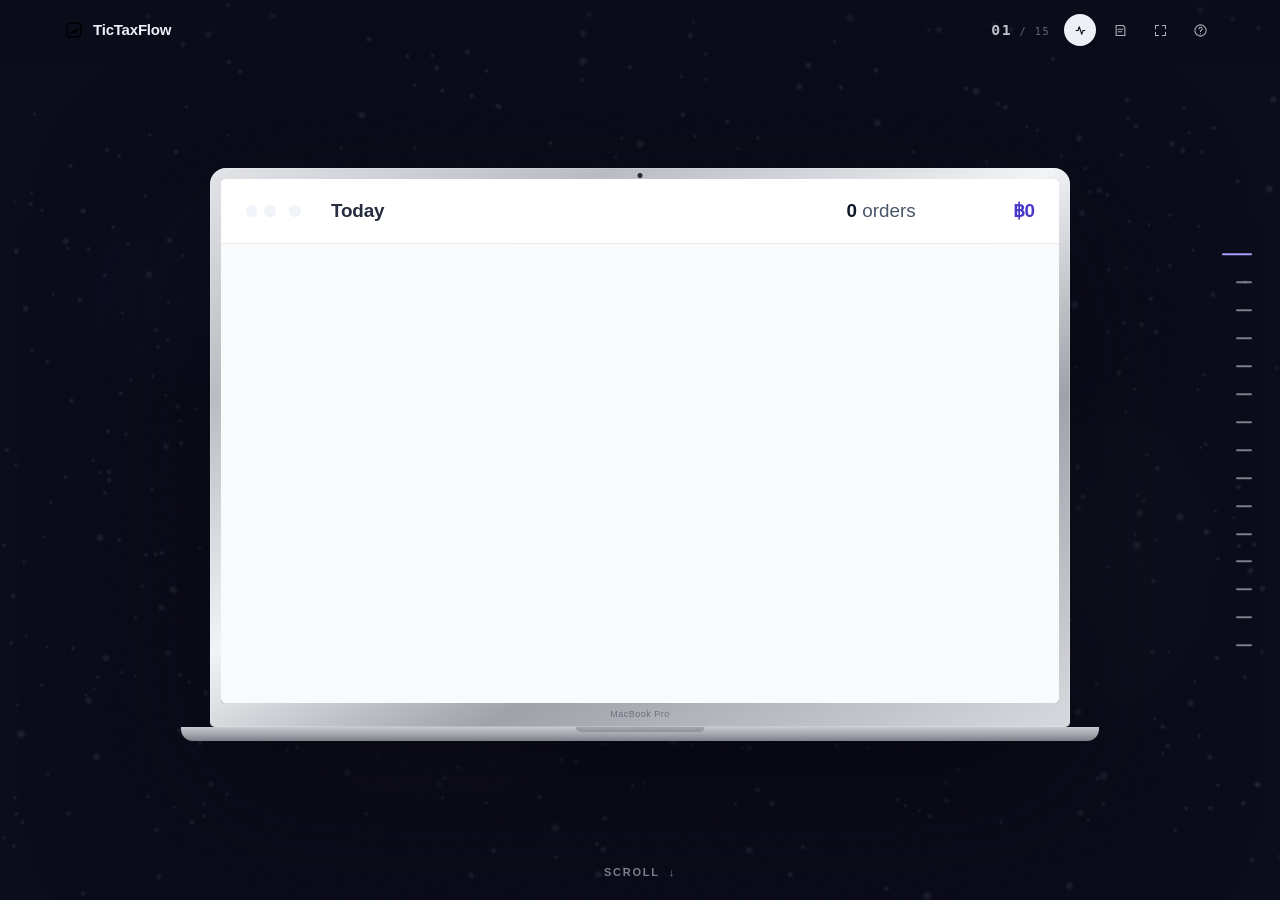
